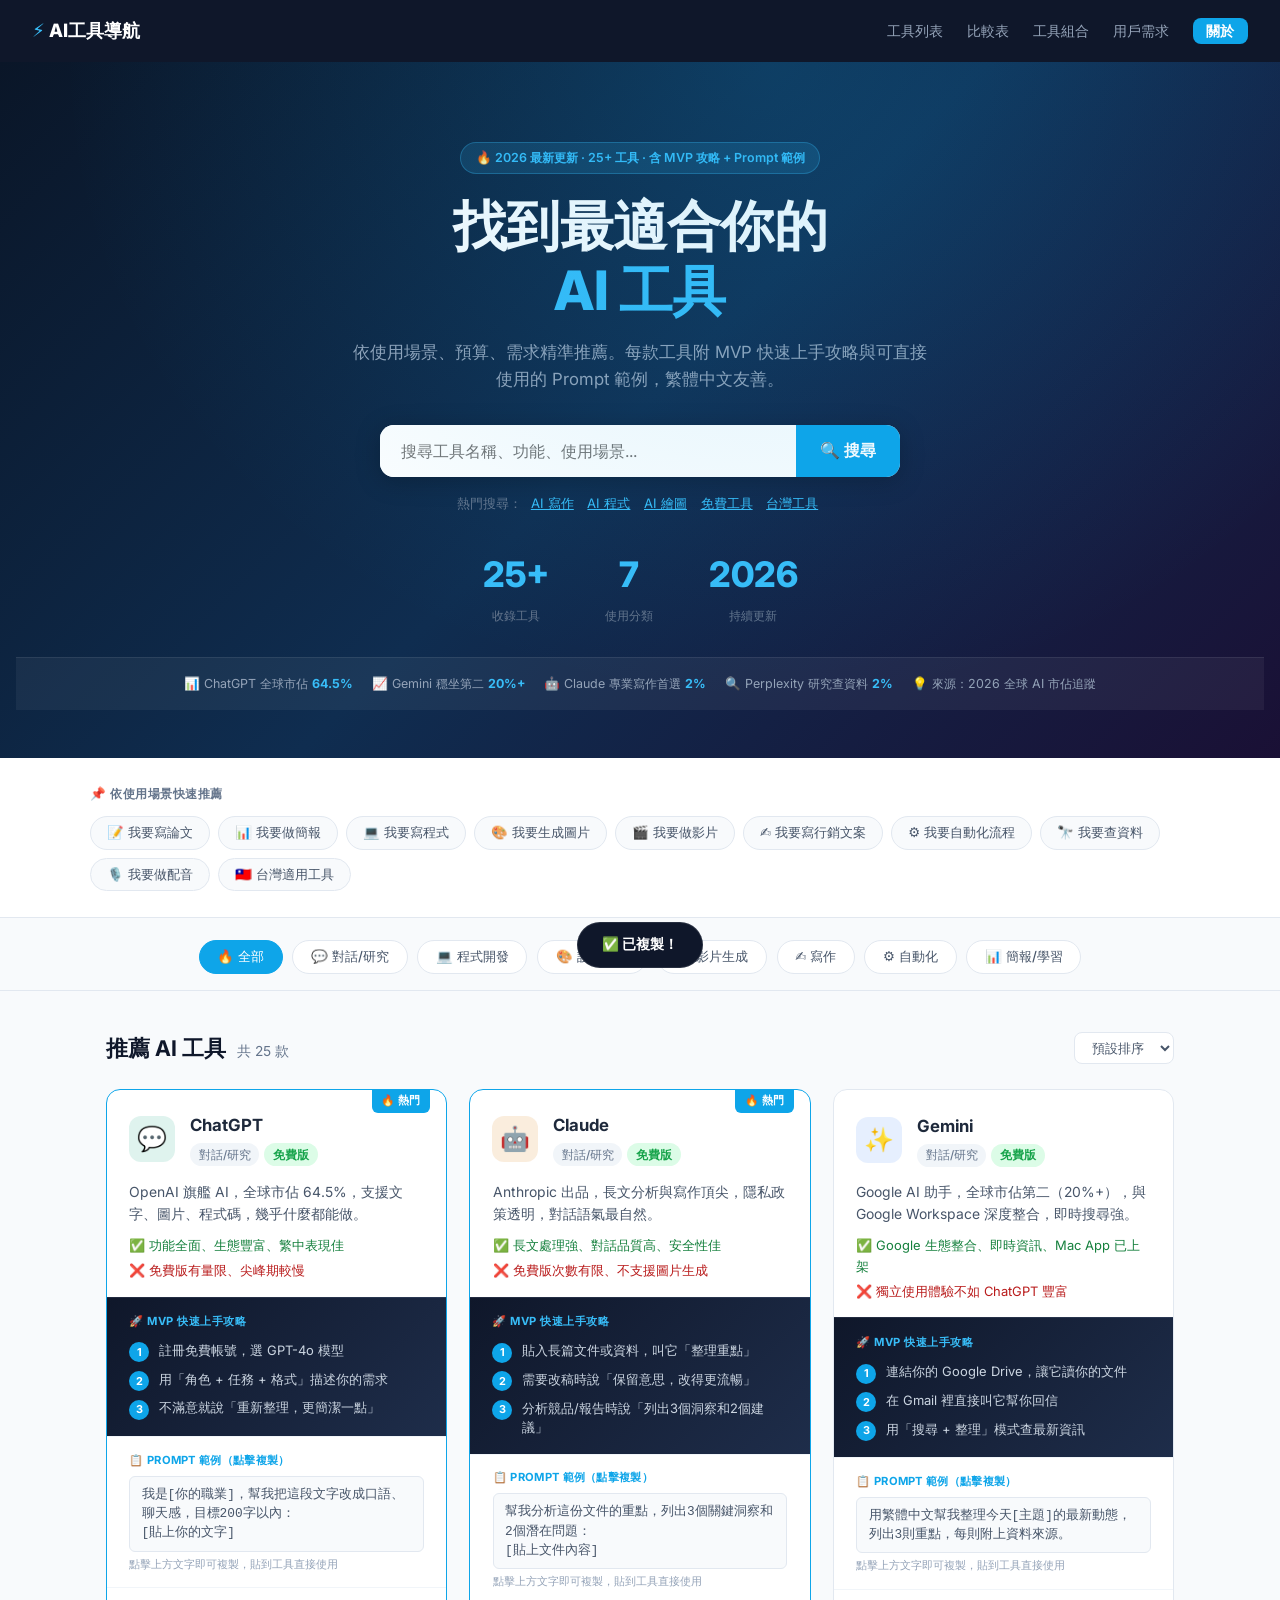
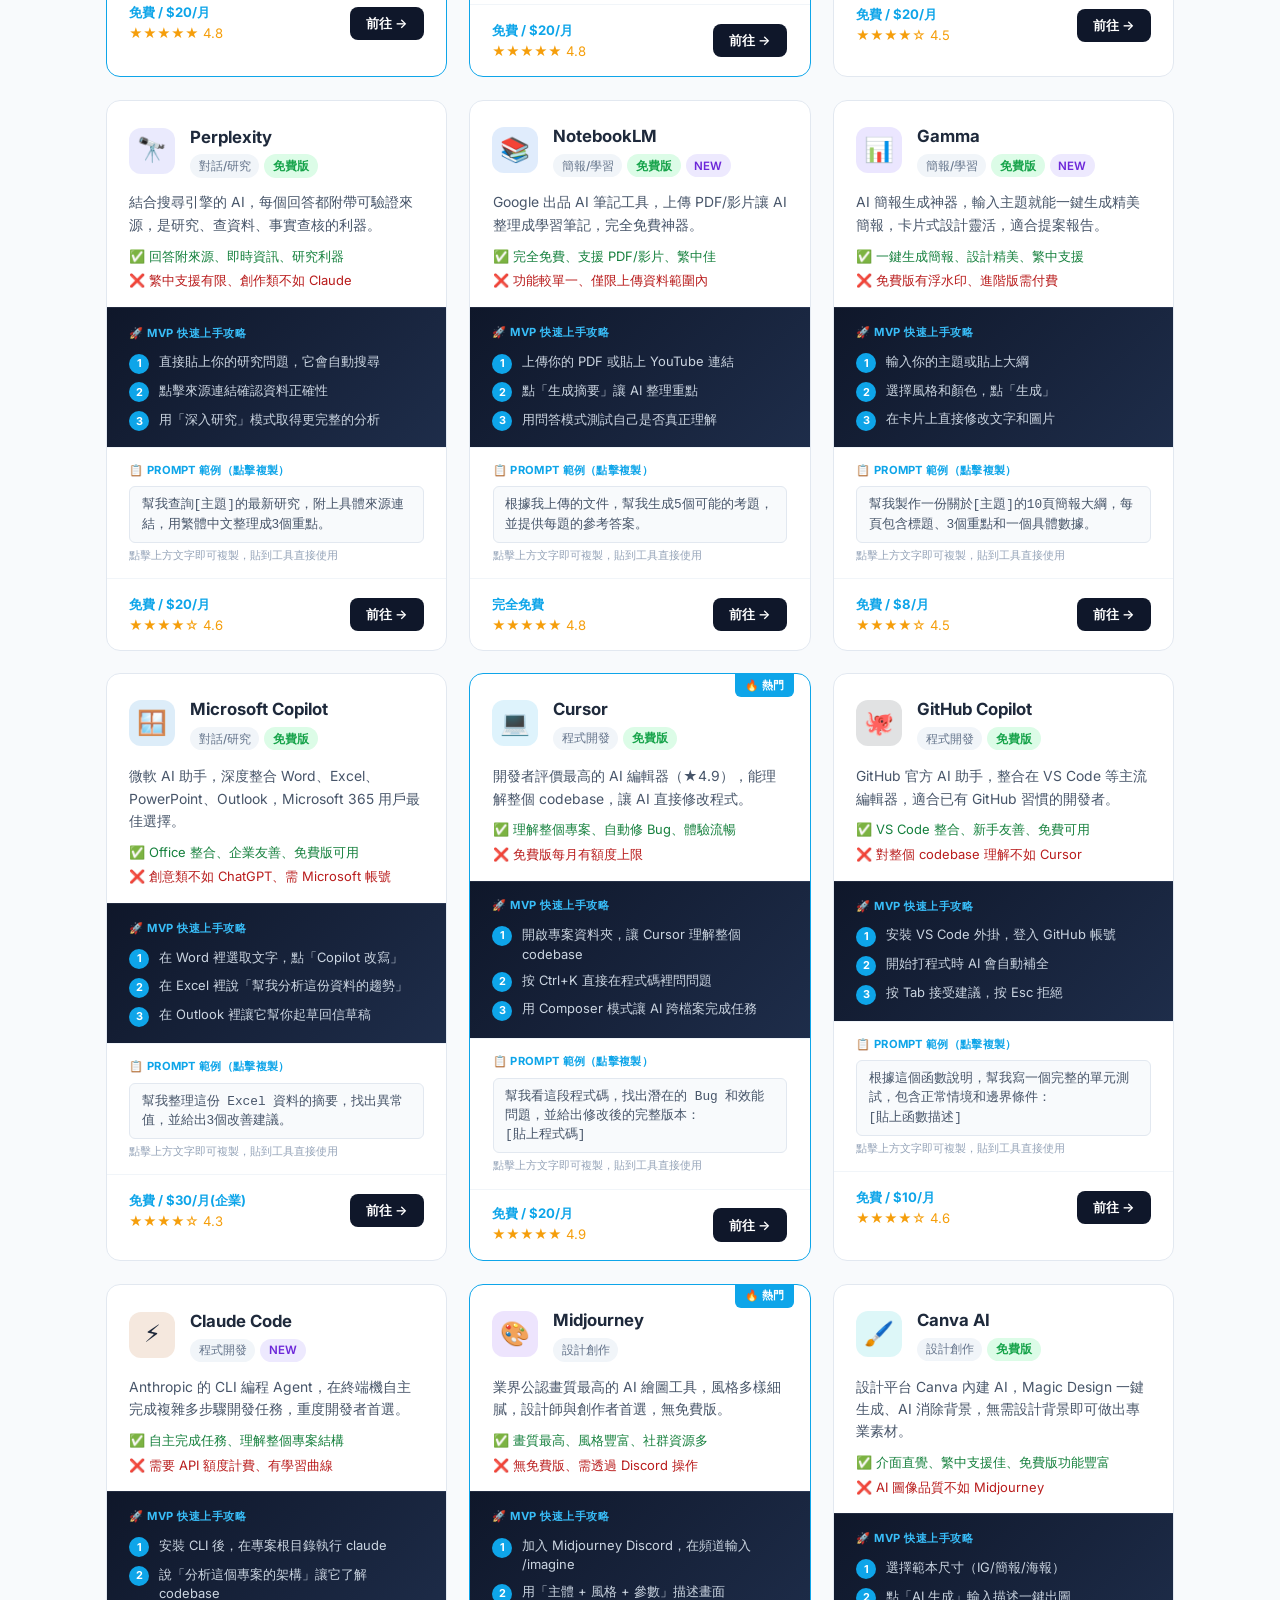
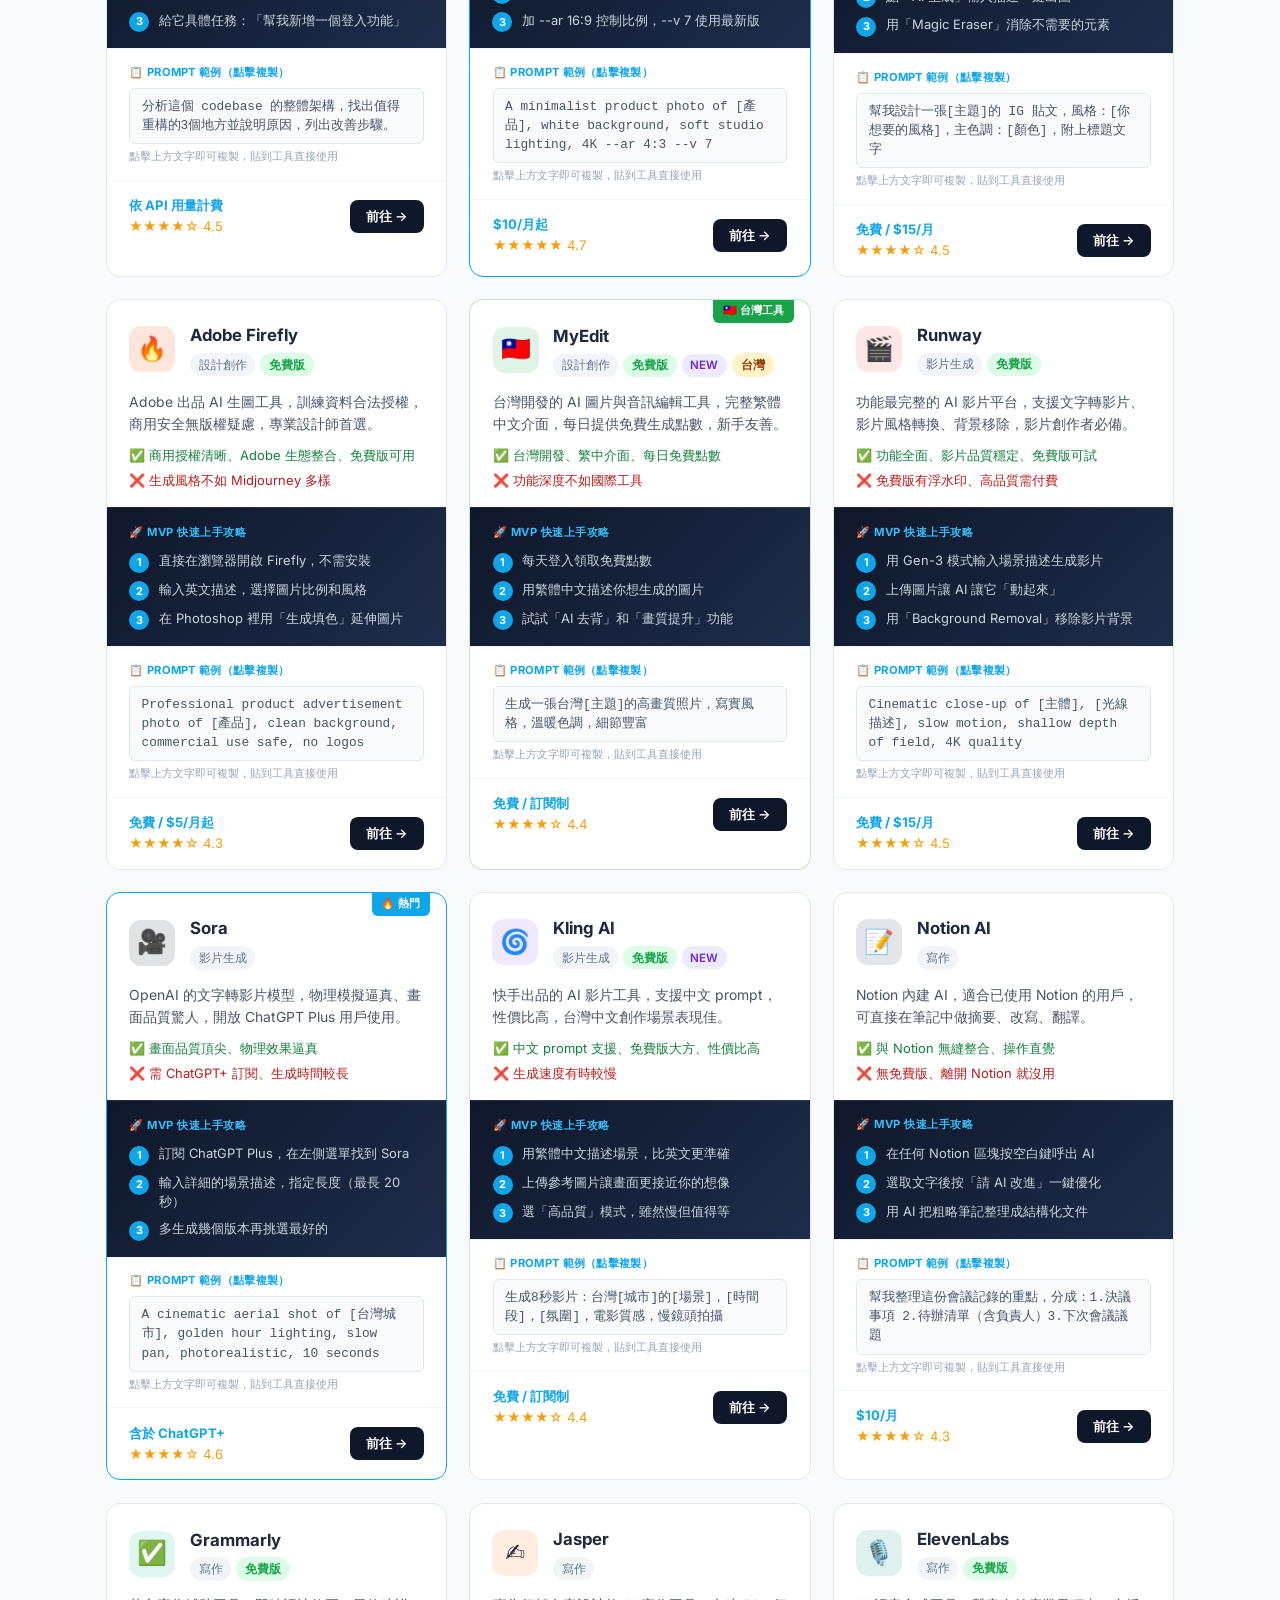
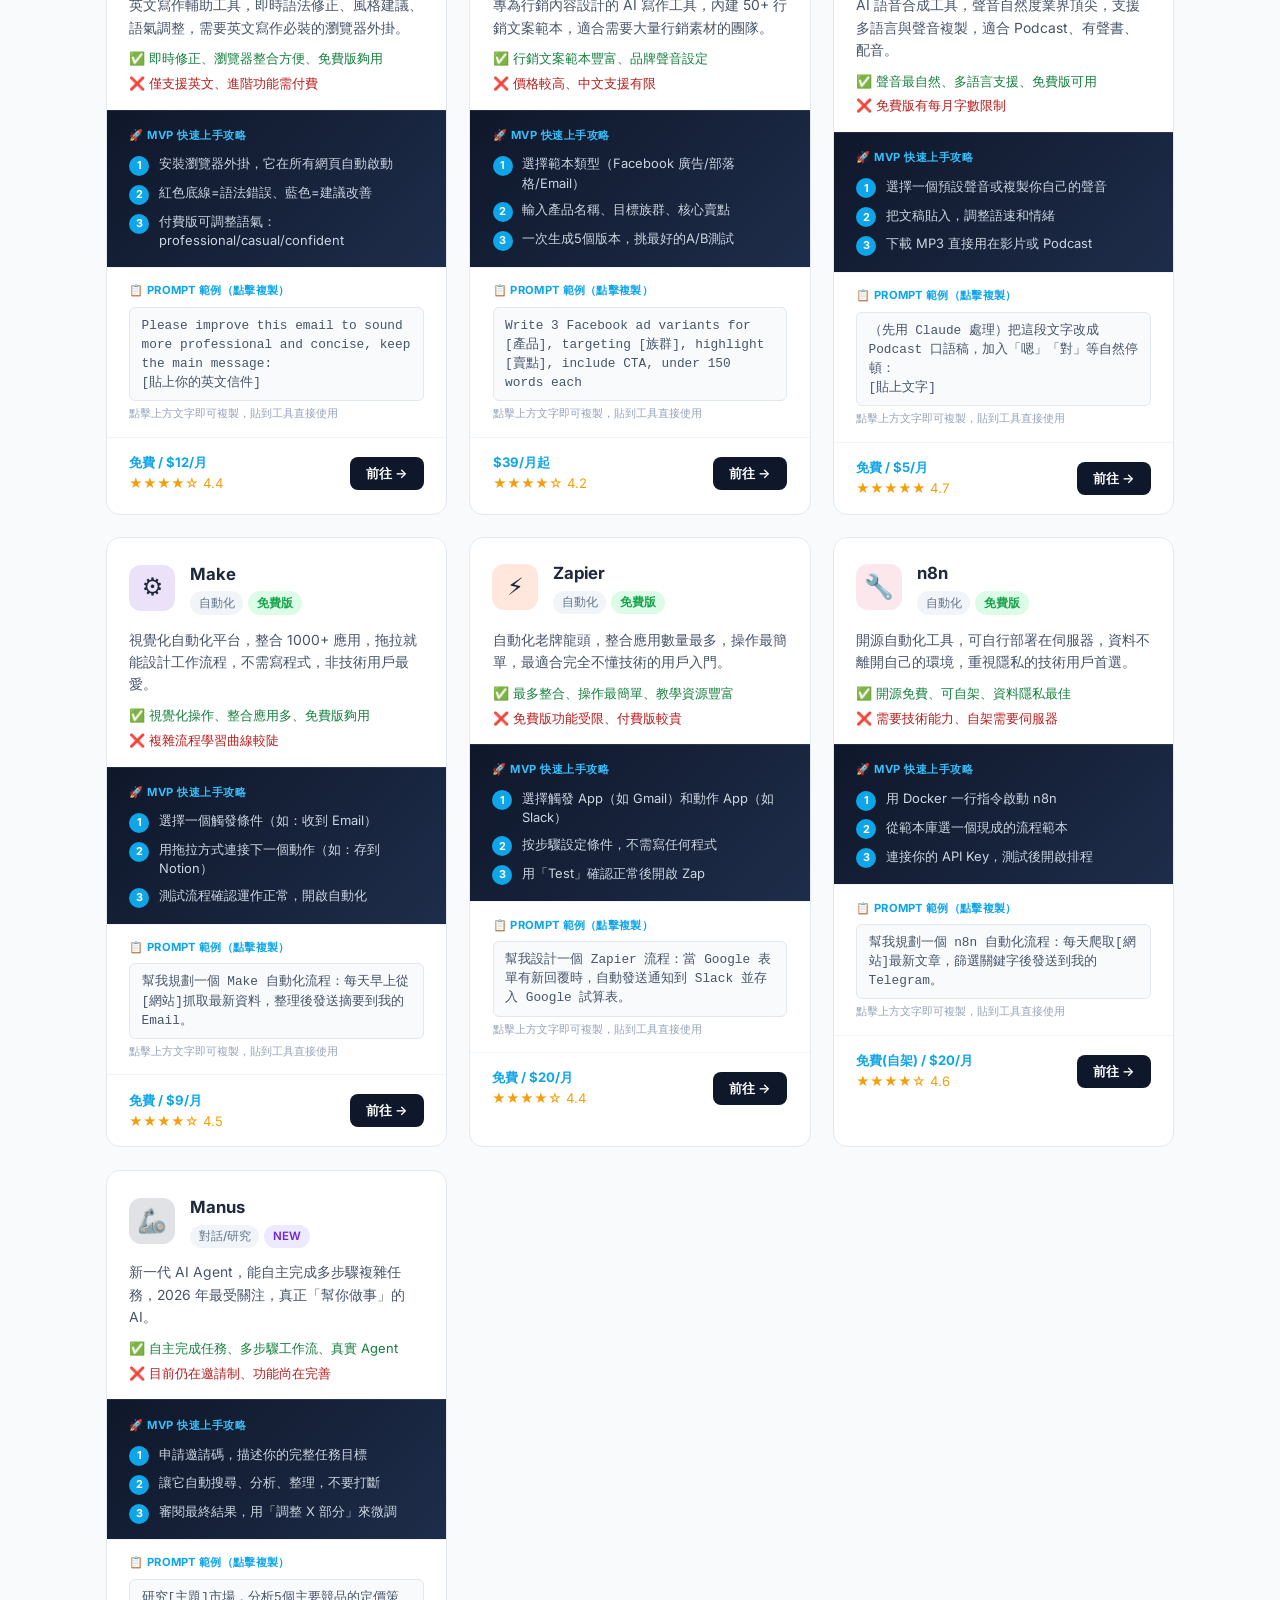
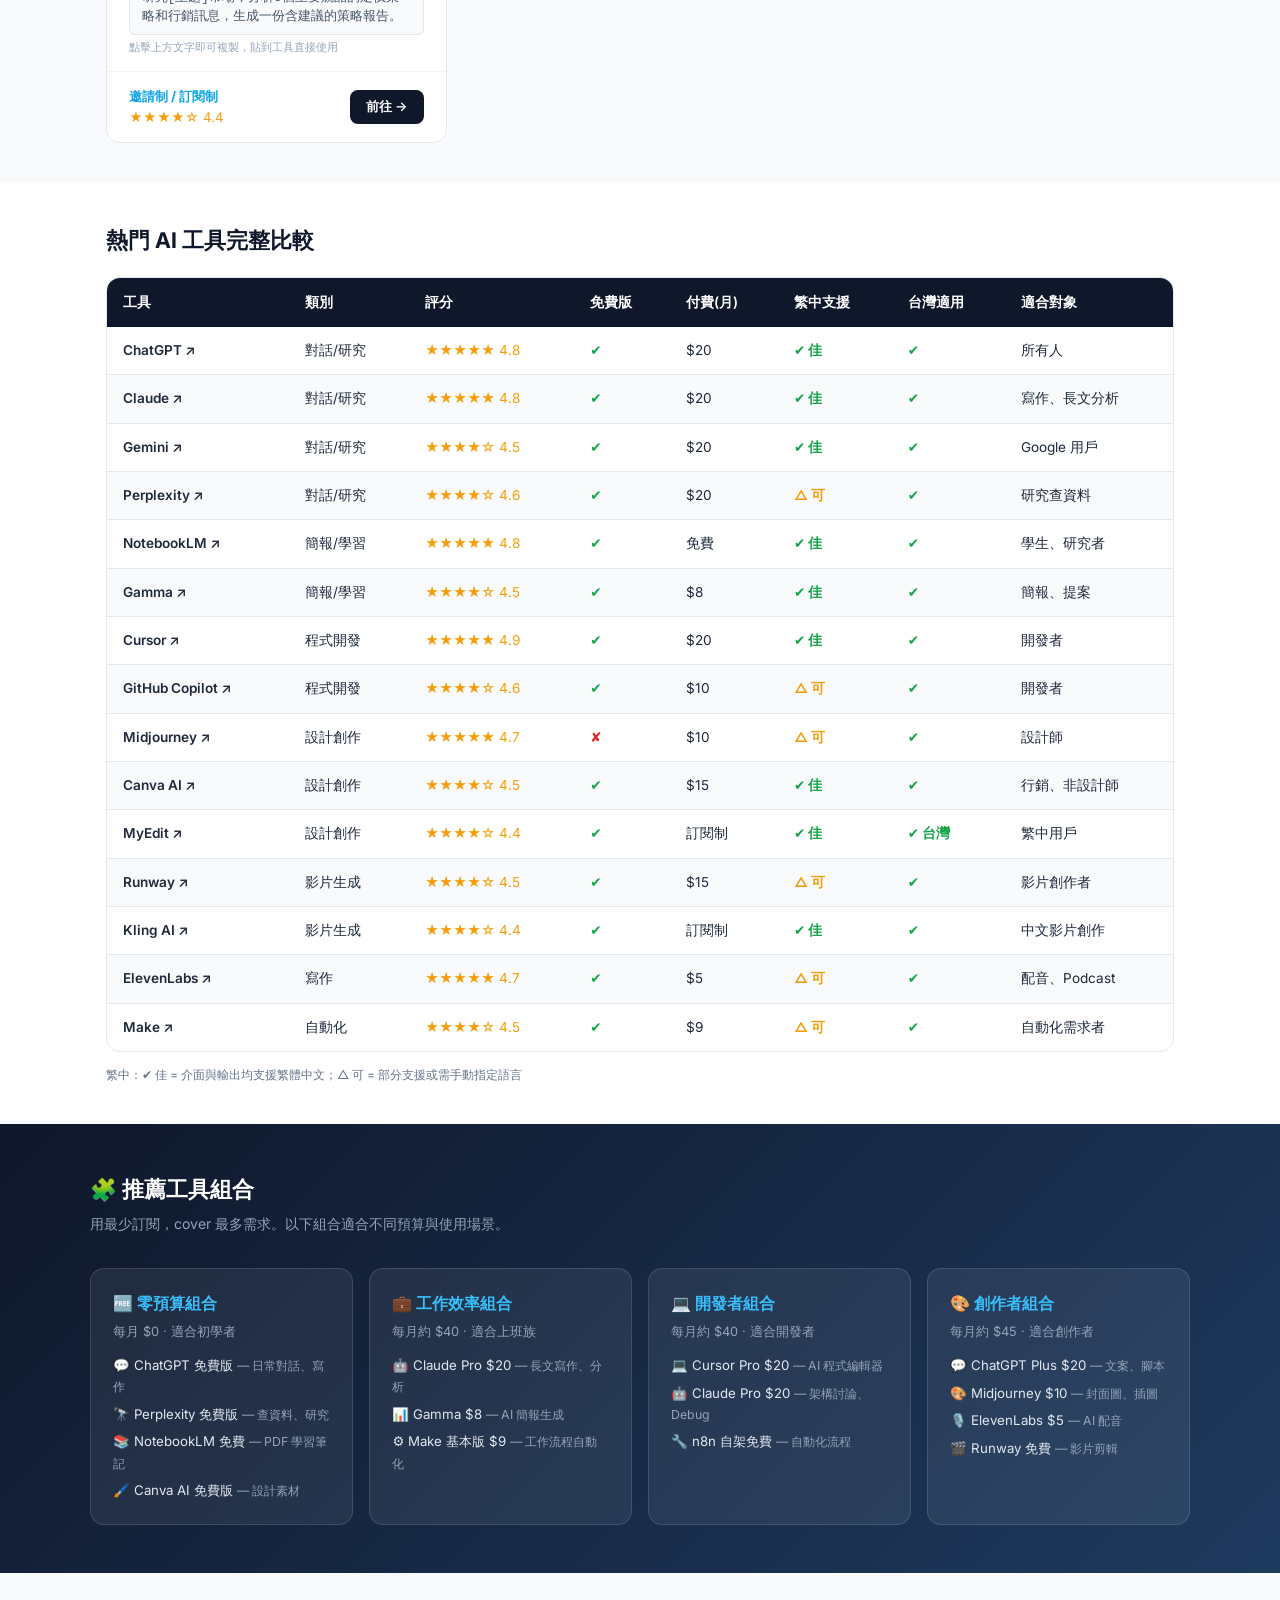
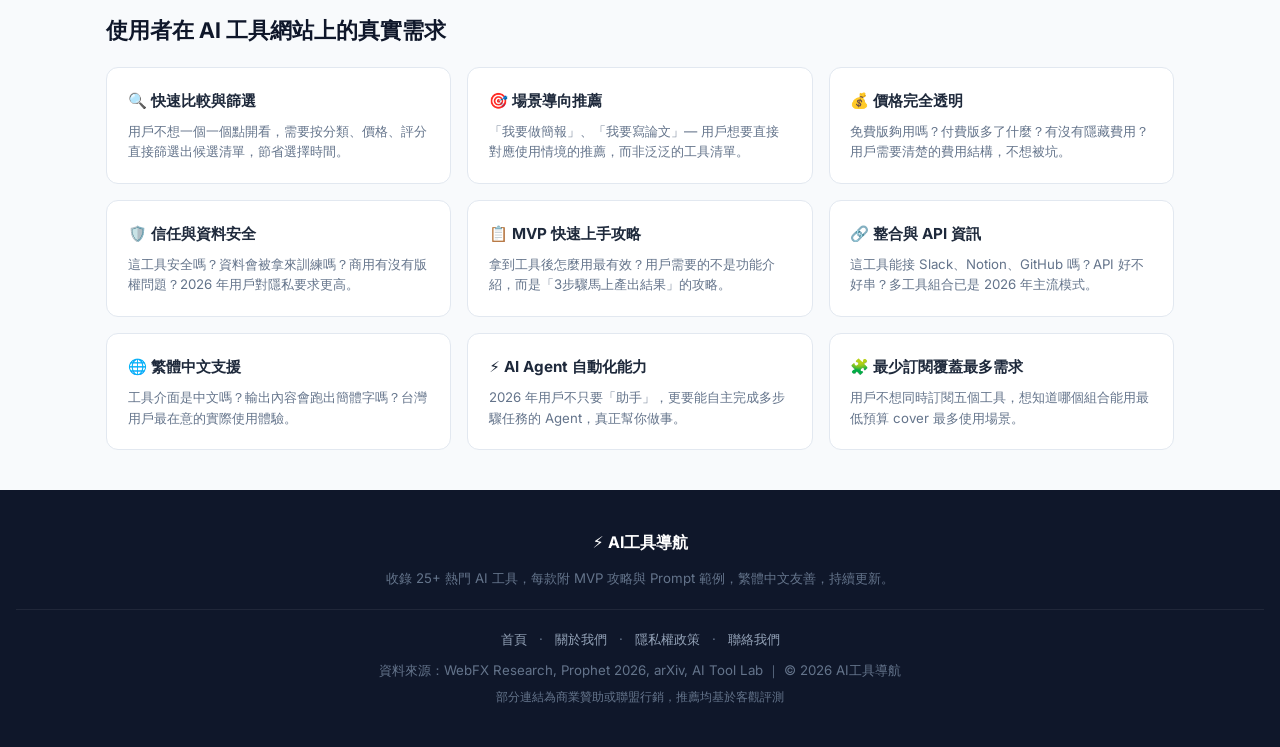
==== index.html @ f7487ea7 "add: MVP快速上手攻略，每款工具附3步驟教學，修正信箱為 m753419@gmail.com" ====
<!DOCTYPE html>
<html lang="zh-TW">
<head>
  <meta charset="UTF-8" />
  <meta name="viewport" content="width=device-width, initial-scale=1.0" />
  <title>AI工具導航 2026 - 25+ 工具推薦、Prompt 範例、MVP 攻略</title>
  <meta name="description" content="2026 最完整 AI 工具導航，收錄 25+ 工具，每款附 Prompt 範例與 MVP 快速上手攻略，依使用場景精準推薦，繁體中文友善。" />
  <meta name="keywords" content="AI工具推薦, AI工具比較, ChatGPT, Claude, Cursor, Midjourney, NotebookLM, Gamma, MVP攻略, 台灣AI工具, 2026 AI工具" />
  <meta name="robots" content="index, follow" />
  <meta property="og:title" content="AI工具導航 2026 - 25+ 工具推薦、MVP 攻略" />
  <meta property="og:description" content="收錄 25+ AI 工具，每款附 MVP 攻略與 Prompt 範例，繁體中文友善。" />
  <meta property="og:type" content="website" />
  <meta name="google-adsense-account" content="ca-pub-5001125823079992" />
  <link rel="preconnect" href="https://fonts.googleapis.com">
  <link href="https://fonts.googleapis.com/css2?family=Inter:wght@400;500;600;700;800&display=swap" rel="stylesheet">
  <style>
    :root {
      --navy:#0f172a; --blue:#0ea5e9; --blue-light:#38bdf8;
      --green:#16a34a; --red:#dc2626; --amber:#f59e0b;
      --gray-50:#f8fafc; --gray-100:#f1f5f9; --gray-200:#e2e8f0;
      --gray-400:#94a3b8; --gray-500:#64748b; --gray-600:#475569; --gray-900:#1e293b;
      --radius:14px; --shadow:0 4px 20px rgba(0,0,0,.08); --shadow-hover:0 8px 32px rgba(0,0,0,.14);
    }
    *{box-sizing:border-box;margin:0;padding:0;}
    html{scroll-behavior:smooth;}
    body{font-family:'Inter',system-ui,sans-serif;background:var(--gray-50);color:var(--gray-900);line-height:1.6;}

    /* NAV */
    nav{background:var(--navy);padding:0 2rem;display:flex;align-items:center;justify-content:space-between;height:62px;position:sticky;top:0;z-index:200;}
    .nav-logo{color:#fff;font-size:1.15rem;font-weight:800;text-decoration:none;}
    .nav-logo span{color:var(--blue-light);}
    .nav-links{display:flex;gap:1.5rem;list-style:none;}
    .nav-links a{color:var(--gray-400);text-decoration:none;font-size:.85rem;font-weight:500;transition:color .2s;}
    .nav-links a:hover{color:#fff;}
    .nav-cta{background:var(--blue);color:#fff !important;padding:.3rem .85rem;border-radius:8px;font-weight:600 !important;}

    /* HERO */
    .hero{background:linear-gradient(135deg,#0a1628 0%,#0f2d50 50%,#1a1035 100%);color:#fff;text-align:center;padding:5rem 1rem 3rem;position:relative;overflow:hidden;}
    .hero::before{content:'';position:absolute;inset:0;background:radial-gradient(ellipse at 60% 0%,rgba(14,165,233,.18) 0%,transparent 65%);pointer-events:none;}
    .hero-badge{display:inline-block;background:rgba(56,189,248,.15);border:1px solid rgba(56,189,248,.3);color:var(--blue-light);font-size:.78rem;font-weight:600;padding:.3rem .9rem;border-radius:999px;margin-bottom:1.2rem;}
    .hero h1{font-size:clamp(2rem,5vw,3.4rem);font-weight:800;margin-bottom:1rem;letter-spacing:-.5px;line-height:1.2;}
    .hero h1 span{color:var(--blue-light);}
    .hero p{color:var(--gray-400);font-size:1.05rem;max-width:580px;margin:0 auto 2rem;}
    .search-bar{display:flex;max-width:520px;margin:0 auto 1rem;background:#fff;border-radius:14px;overflow:hidden;box-shadow:0 4px 24px rgba(0,0,0,.25);}
    .search-bar input{flex:1;border:none;padding:.95rem 1.3rem;font-size:1rem;outline:none;color:var(--gray-900);font-family:inherit;}
    .search-bar button{background:var(--blue);color:#fff;border:none;padding:.95rem 1.5rem;cursor:pointer;font-size:1rem;font-weight:600;font-family:inherit;transition:background .2s;}
    .search-bar button:hover{background:#0284c7;}
    .hero-hint{color:var(--gray-500);font-size:.82rem;margin-bottom:2rem;}
    .hero-hint span{color:var(--blue-light);cursor:pointer;text-decoration:underline;margin:0 .3rem;}
    .stats{display:flex;justify-content:center;gap:3.5rem;margin-top:.5rem;}
    .stat-num{font-size:2.2rem;font-weight:800;color:var(--blue-light);}
    .stat-label{font-size:.75rem;color:var(--gray-500);margin-top:.2rem;}
    .market-bar{background:rgba(255,255,255,.05);border-top:1px solid rgba(255,255,255,.08);padding:1rem 2rem;display:flex;flex-wrap:wrap;gap:1.2rem;justify-content:center;align-items:center;margin-top:2rem;}
    .market-item{color:var(--gray-400);font-size:.78rem;}
    .market-item strong{color:var(--blue-light);}

    /* SCENARIO */
    .scenario-section{background:#fff;border-bottom:1px solid var(--gray-200);padding:1.6rem 1rem;}
    .scenario-inner{max-width:1100px;margin:0 auto;}
    .scenario-label{font-size:.78rem;color:var(--gray-500);font-weight:600;margin-bottom:.8rem;text-transform:uppercase;letter-spacing:.5px;}
    .scenario-btns{display:flex;flex-wrap:wrap;gap:.5rem;}
    .scenario-btn{padding:.42rem 1rem;border-radius:999px;border:1.5px solid var(--gray-200);background:var(--gray-50);cursor:pointer;font-size:.83rem;color:var(--gray-600);transition:all .2s;font-family:inherit;font-weight:500;}
    .scenario-btn:hover,.scenario-btn.active{background:var(--navy);color:#fff;border-color:var(--navy);}

    /* FILTERS */
    .filters{display:flex;flex-wrap:wrap;gap:.6rem;justify-content:center;padding:1.4rem 1rem 1rem;background:var(--gray-50);border-bottom:1px solid var(--gray-200);}
    .filter-btn{padding:.42rem 1.1rem;border-radius:999px;border:1.5px solid var(--gray-200);background:#fff;cursor:pointer;font-size:.83rem;color:var(--gray-600);transition:all .2s;font-family:inherit;font-weight:500;}
    .filter-btn.active,.filter-btn:hover{background:var(--blue);color:#fff;border-color:var(--blue);}

    /* TOOLS */
    .section{max-width:1100px;margin:0 auto;padding:2.5rem 1rem;}
    .section-header{display:flex;align-items:center;justify-content:space-between;margin-bottom:1.5rem;flex-wrap:wrap;gap:.5rem;}
    .section-title{font-size:1.35rem;font-weight:700;color:var(--navy);}
    .section-sub{font-size:.86rem;color:var(--gray-500);font-weight:400;margin-left:.4rem;}
    .sort-select{padding:.38rem .8rem;border:1.5px solid var(--gray-200);border-radius:8px;font-size:.83rem;color:var(--gray-600);background:#fff;cursor:pointer;font-family:inherit;}
    .tools-grid{display:grid;grid-template-columns:repeat(auto-fill,minmax(320px,1fr));gap:1.4rem;}

    /* CARD */
    .tool-card{background:#fff;border-radius:var(--radius);border:1px solid var(--gray-200);transition:transform .2s,box-shadow .2s,border-color .2s;position:relative;overflow:hidden;}
    .tool-card:hover{transform:translateY(-4px);box-shadow:var(--shadow-hover);border-color:var(--blue-light);}
    .tool-card.featured{border-color:var(--blue);}
    .tool-card.tw-local{border-color:#16a34a44;}
    .card-top{padding:1.4rem 1.4rem 1rem;}
    .featured-badge{position:absolute;top:-1px;right:1rem;background:var(--blue);color:#fff;font-size:.68rem;font-weight:700;padding:.2rem .6rem;border-radius:0 0 6px 6px;}
    .tw-badge-top{position:absolute;top:-1px;right:1rem;background:var(--green);color:#fff;font-size:.68rem;font-weight:700;padding:.2rem .6rem;border-radius:0 0 6px 6px;}
    .tool-header{display:flex;align-items:center;gap:.9rem;margin-bottom:.9rem;}
    .tool-icon{width:46px;height:46px;border-radius:12px;display:flex;align-items:center;justify-content:center;font-size:1.5rem;flex-shrink:0;}
    .tool-name{font-weight:700;font-size:1.05rem;}
    .tool-badges{display:flex;gap:.3rem;flex-wrap:wrap;margin-top:.25rem;}
    .tool-tag{font-size:.72rem;color:var(--gray-500);background:var(--gray-100);padding:.15rem .55rem;border-radius:999px;font-weight:500;}
    .badge-free{background:#dcfce7;color:var(--green);font-size:.72rem;padding:.15rem .55rem;border-radius:999px;font-weight:600;}
    .badge-new{background:#ede9fe;color:#6d28d9;font-size:.72rem;padding:.15rem .55rem;border-radius:999px;font-weight:600;}
    .badge-tw{background:#fef3c7;color:#92400e;font-size:.72rem;padding:.15rem .55rem;border-radius:999px;font-weight:600;}
    .tool-desc{font-size:.87rem;color:var(--gray-600);line-height:1.6;margin-bottom:.6rem;}
    .tool-pros{font-size:.81rem;color:#15803d;margin-bottom:.25rem;}
    .tool-cons{font-size:.81rem;color:#b91c1c;}

    /* MVP SECTION */
    .mvp-section{background:linear-gradient(135deg,#0f172a,#1e2d4a);padding:1rem 1.4rem;border-top:1px solid rgba(255,255,255,.06);}
    .mvp-label{font-size:.7rem;color:var(--blue-light);font-weight:700;text-transform:uppercase;letter-spacing:.5px;margin-bottom:.6rem;display:flex;align-items:center;gap:.4rem;}
    .mvp-steps{display:flex;flex-direction:column;gap:.45rem;}
    .mvp-step{display:flex;align-items:flex-start;gap:.6rem;}
    .mvp-num{width:20px;height:20px;background:var(--blue);color:#fff;border-radius:50%;font-size:.68rem;font-weight:700;display:flex;align-items:center;justify-content:center;flex-shrink:0;margin-top:.1rem;}
    .mvp-text{font-size:.81rem;color:#cbd5e1;line-height:1.5;}
    .mvp-text strong{color:#fff;}

    /* PROMPT SECTION */
    .prompt-section{padding:.9rem 1.4rem;border-top:1px solid var(--gray-100);}
    .prompt-label{font-size:.7rem;color:var(--blue);font-weight:700;text-transform:uppercase;letter-spacing:.3px;margin-bottom:.4rem;}
    .prompt-text{font-size:.8rem;color:var(--gray-600);font-family:monospace;line-height:1.5;background:var(--gray-50);border-radius:6px;padding:.5rem .7rem;cursor:pointer;border:1px solid var(--gray-200);transition:border-color .2s;}
    .prompt-text:hover{border-color:var(--blue);color:var(--blue);}
    .copy-hint{font-size:.67rem;color:var(--gray-400);margin-top:.25rem;}

    /* CARD FOOTER */
    .card-footer{display:flex;align-items:center;justify-content:space-between;padding:.9rem 1.4rem;border-top:1px solid var(--gray-100);}
    .tool-price{font-size:.82rem;color:var(--blue);font-weight:700;}
    .tool-rating{font-size:.82rem;color:var(--amber);}
    .tool-link{font-size:.82rem;background:var(--navy);color:#fff;padding:.38rem 1rem;border-radius:8px;text-decoration:none;transition:background .2s;font-weight:600;}
    .tool-link:hover{background:var(--blue);}
    .no-results{color:var(--gray-400);padding:3rem;text-align:center;grid-column:1/-1;}

    /* SCENARIO RESULT */
    .scenario-result{background:linear-gradient(135deg,#0f172a,#1e3a5f);color:#fff;border-radius:var(--radius);padding:1.5rem;margin-bottom:1.5rem;display:none;}
    .scenario-result.show{display:block;}
    .scenario-result h3{font-size:1rem;margin-bottom:.8rem;color:var(--blue-light);}
    .rec-tools{display:flex;flex-wrap:wrap;gap:.5rem;}
    .rec-tool{background:rgba(255,255,255,.1);border:1px solid rgba(255,255,255,.15);color:#fff;padding:.35rem .8rem;border-radius:8px;font-size:.84rem;font-weight:600;cursor:pointer;transition:background .2s;}
    .rec-tool:hover{background:var(--blue);}

    /* COMPARE */
    .compare-wrap{overflow-x:auto;border-radius:var(--radius);border:1px solid var(--gray-200);}
    table{width:100%;border-collapse:collapse;font-size:.85rem;}
    thead tr{background:var(--navy);color:#fff;}
    th{padding:.85rem 1rem;text-align:left;font-weight:600;white-space:nowrap;}
    td{padding:.8rem 1rem;border-bottom:1px solid var(--gray-200);}
    td a{color:var(--gray-900);text-decoration:none;font-weight:600;}
    td a:hover{color:var(--blue);}
    tr:last-child td{border-bottom:none;}
    tr:nth-child(even) td{background:var(--gray-50);}
    .free-yes{color:var(--green);font-weight:700;}
    .free-no{color:var(--red);font-weight:700;}
    .star{color:var(--amber);}
    .zh-yes{color:var(--green);font-weight:700;}
    .zh-partial{color:var(--amber);font-weight:700;}

    /* NEEDS */
    .needs-grid{display:grid;grid-template-columns:repeat(auto-fill,minmax(260px,1fr));gap:1rem;}
    .need-card{background:#fff;border-radius:12px;padding:1.3rem;border:1px solid var(--gray-200);transition:box-shadow .2s;}
    .need-card:hover{box-shadow:var(--shadow);}
    .need-card h4{font-size:.95rem;margin-bottom:.5rem;font-weight:700;}
    .need-card p{font-size:.83rem;color:var(--gray-500);line-height:1.55;}

    /* BUNDLE */
    .bundle-section{background:linear-gradient(135deg,#0f172a,#1e3a5f);color:#fff;padding:3rem 1rem;}
    .bundle-inner{max-width:1100px;margin:0 auto;}
    .bundle-title{font-size:1.35rem;font-weight:700;margin-bottom:.4rem;}
    .bundle-sub{color:var(--gray-400);font-size:.88rem;margin-bottom:2rem;}
    .bundles{display:grid;grid-template-columns:repeat(auto-fill,minmax(260px,1fr));gap:1rem;}
    .bundle-card{background:rgba(255,255,255,.07);border:1px solid rgba(255,255,255,.12);border-radius:var(--radius);padding:1.4rem;}
    .bundle-card h4{font-size:1rem;font-weight:700;margin-bottom:.3rem;color:var(--blue-light);}
    .bundle-card .budget{font-size:.8rem;color:var(--gray-400);margin-bottom:.8rem;}
    .bundle-tools{display:flex;flex-direction:column;gap:.4rem;}
    .bundle-tool{font-size:.83rem;color:#e2e8f0;}
    .bundle-tool span{color:var(--gray-400);font-size:.77rem;}

    /* FOOTER */
    footer{background:var(--navy);color:var(--gray-500);text-align:center;padding:2.5rem 1rem;font-size:.83rem;}
    footer a{color:var(--gray-400);text-decoration:none;margin:0 .5rem;transition:color .2s;}
    footer a:hover{color:#fff;}
    .footer-divider{border:none;border-top:1px solid rgba(255,255,255,.07);margin:1.2rem 0;}

    /* TOAST */
    .toast{position:fixed;bottom:2rem;left:50%;transform:translateX(-50%) translateY(100px);background:var(--navy);color:#fff;padding:.7rem 1.5rem;border-radius:999px;font-size:.85rem;font-weight:600;transition:transform .3s;z-index:999;border:1px solid rgba(255,255,255,.1);}
    .toast.show{transform:translateX(-50%) translateY(0);}

    @keyframes fadeUp{from{opacity:0;transform:translateY(16px);}to{opacity:1;transform:translateY(0);}}
    .tool-card{animation:fadeUp .35s ease both;}

    @media(max-width:640px){
      .stats{gap:2rem;} .nav-links{display:none;}
      .hero{padding:3.5rem 1rem 2rem;} .bundles{grid-template-columns:1fr;}
      .market-bar{gap:.8rem;}
    }
  </style>
</head>
<body>

<div class="toast" id="toast">✅ 已複製！</div>

<!-- NAV -->
<nav>
  <a class="nav-logo" href="/"><span>⚡</span> AI工具導航</a>
  <ul class="nav-links">
    <li><a href="#tools">工具列表</a></li>
    <li><a href="#compare">比較表</a></li>
    <li><a href="#bundle">工具組合</a></li>
    <li><a href="#needs">用戶需求</a></li>
    <li><a href="/about.html" class="nav-cta">關於</a></li>
  </ul>
</nav>

<!-- HERO -->
<section class="hero">
  <div class="hero-badge">🔥 2026 最新更新 · 25+ 工具 · 含 MVP 攻略 + Prompt 範例</div>
  <h1>找到最適合你的<br/><span>AI 工具</span></h1>
  <p>依使用場景、預算、需求精準推薦。每款工具附 MVP 快速上手攻略與可直接使用的 Prompt 範例，繁體中文友善。</p>
  <div class="search-bar">
    <input type="text" id="searchInput" placeholder="搜尋工具名稱、功能、使用場景..." autocomplete="off"/>
    <button onclick="doSearch()">🔍 搜尋</button>
  </div>
  <div class="hero-hint">
    熱門搜尋：
    <span onclick="quickSearch('寫作')">AI 寫作</span>
    <span onclick="quickSearch('程式')">AI 程式</span>
    <span onclick="quickSearch('繪圖')">AI 繪圖</span>
    <span onclick="quickSearch('免費')">免費工具</span>
    <span onclick="quickSearch('台灣')">台灣工具</span>
  </div>
  <div class="stats">
    <div><div class="stat-num">25+</div><div class="stat-label">收錄工具</div></div>
    <div><div class="stat-num">7</div><div class="stat-label">使用分類</div></div>
    <div><div class="stat-num">2026</div><div class="stat-label">持續更新</div></div>
  </div>
  <div class="market-bar">
    <div class="market-item">📊 ChatGPT 全球市佔 <strong>64.5%</strong></div>
    <div class="market-item">📈 Gemini 穩坐第二 <strong>20%+</strong></div>
    <div class="market-item">🤖 Claude 專業寫作首選 <strong>2%</strong></div>
    <div class="market-item">🔍 Perplexity 研究查資料 <strong>2%</strong></div>
    <div class="market-item">💡 來源：2026 全球 AI 市佔追蹤</div>
  </div>
</section>

<!-- SCENARIO -->
<div class="scenario-section">
  <div class="scenario-inner">
    <div class="scenario-label">📌 依使用場景快速推薦</div>
    <div class="scenario-btns">
      <button class="scenario-btn" onclick="showScenario('論文研究',this,['Perplexity','Claude','NotebookLM','Grammarly'])">📝 我要寫論文</button>
      <button class="scenario-btn" onclick="showScenario('簡報',this,['Gamma','Canva AI','ChatGPT'])">📊 我要做簡報</button>
      <button class="scenario-btn" onclick="showScenario('程式開發',this,['Cursor','GitHub Copilot','Claude Code'])">💻 我要寫程式</button>
      <button class="scenario-btn" onclick="showScenario('圖片生成',this,['Midjourney','Adobe Firefly','Canva AI','MyEdit'])">🎨 我要生成圖片</button>
      <button class="scenario-btn" onclick="showScenario('影片製作',this,['Runway','Kling AI','Sora'])">🎬 我要做影片</button>
      <button class="scenario-btn" onclick="showScenario('行銷文案',this,['Jasper','ChatGPT','Claude'])">✍️ 我要寫行銷文案</button>
      <button class="scenario-btn" onclick="showScenario('自動化流程',this,['Make','Zapier','n8n'])">⚙️ 我要自動化流程</button>
      <button class="scenario-btn" onclick="showScenario('查資料研究',this,['Perplexity','NotebookLM','Gemini'])">🔭 我要查資料</button>
      <button class="scenario-btn" onclick="showScenario('配音Podcast',this,['ElevenLabs'])">🎙️ 我要做配音</button>
      <button class="scenario-btn" onclick="showScenario('台灣在地工具',this,['MyEdit','Microsoft Copilot','NotebookLM'])">🇹🇼 台灣適用工具</button>
    </div>
  </div>
</div>

<!-- FILTERS -->
<div class="filters">
  <button class="filter-btn active" onclick="setFilter('全部',this)">🔥 全部</button>
  <button class="filter-btn" onclick="setFilter('對話/研究',this)">💬 對話/研究</button>
  <button class="filter-btn" onclick="setFilter('程式開發',this)">💻 程式開發</button>
  <button class="filter-btn" onclick="setFilter('設計創作',this)">🎨 設計創作</button>
  <button class="filter-btn" onclick="setFilter('影片生成',this)">🎬 影片生成</button>
  <button class="filter-btn" onclick="setFilter('寫作',this)">✍️ 寫作</button>
  <button class="filter-btn" onclick="setFilter('自動化',this)">⚙️ 自動化</button>
  <button class="filter-btn" onclick="setFilter('簡報/學習',this)">📊 簡報/學習</button>
</div>

<!-- TOOLS -->
<div class="section" id="tools">
  <div class="section-header">
    <div class="section-title">推薦 AI 工具 <span class="section-sub" id="toolCount"></span></div>
    <select class="sort-select" id="sortSelect" onchange="renderTools()">
      <option value="default">預設排序</option>
      <option value="rating">評分最高</option>
      <option value="free">免費優先</option>
    </select>
  </div>
  <div id="scenarioResult" class="scenario-result">
    <h3 id="scenarioTitle"></h3>
    <div class="rec-tools" id="scenarioTools"></div>
  </div>
  <div class="tools-grid" id="toolsGrid"></div>
</div>

<!-- COMPARE -->
<div style="background:#fff;padding:2.5rem 0;" id="compare">
  <div class="section" style="padding-top:0;padding-bottom:0;">
    <div class="section-title" style="margin-bottom:1.2rem;">熱門 AI 工具完整比較</div>
    <div class="compare-wrap">
      <table>
        <thead><tr><th>工具</th><th>類別</th><th>評分</th><th>免費版</th><th>付費(月)</th><th>繁中支援</th><th>台灣適用</th><th>適合對象</th></tr></thead>
        <tbody>
          <tr><td><a href="https://chat.openai.com" target="_blank">ChatGPT ↗</a></td><td>對話/研究</td><td class="star">★★★★★ 4.8</td><td class="free-yes">✔</td><td>$20</td><td class="zh-yes">✔ 佳</td><td class="free-yes">✔</td><td>所有人</td></tr>
          <tr><td><a href="https://claude.ai" target="_blank">Claude ↗</a></td><td>對話/研究</td><td class="star">★★★★★ 4.8</td><td class="free-yes">✔</td><td>$20</td><td class="zh-yes">✔ 佳</td><td class="free-yes">✔</td><td>寫作、長文分析</td></tr>
          <tr><td><a href="https://gemini.google.com" target="_blank">Gemini ↗</a></td><td>對話/研究</td><td class="star">★★★★☆ 4.5</td><td class="free-yes">✔</td><td>$20</td><td class="zh-yes">✔ 佳</td><td class="free-yes">✔</td><td>Google 用戶</td></tr>
          <tr><td><a href="https://www.perplexity.ai" target="_blank">Perplexity ↗</a></td><td>對話/研究</td><td class="star">★★★★☆ 4.6</td><td class="free-yes">✔</td><td>$20</td><td class="zh-partial">△ 可</td><td class="free-yes">✔</td><td>研究查資料</td></tr>
          <tr><td><a href="https://notebooklm.google.com" target="_blank">NotebookLM ↗</a></td><td>簡報/學習</td><td class="star">★★★★★ 4.8</td><td class="free-yes">✔</td><td>免費</td><td class="zh-yes">✔ 佳</td><td class="free-yes">✔</td><td>學生、研究者</td></tr>
          <tr><td><a href="https://gamma.app" target="_blank">Gamma ↗</a></td><td>簡報/學習</td><td class="star">★★★★☆ 4.5</td><td class="free-yes">✔</td><td>$8</td><td class="zh-yes">✔ 佳</td><td class="free-yes">✔</td><td>簡報、提案</td></tr>
          <tr><td><a href="https://www.cursor.com" target="_blank">Cursor ↗</a></td><td>程式開發</td><td class="star">★★★★★ 4.9</td><td class="free-yes">✔</td><td>$20</td><td class="zh-yes">✔ 佳</td><td class="free-yes">✔</td><td>開發者</td></tr>
          <tr><td><a href="https://github.com/features/copilot" target="_blank">GitHub Copilot ↗</a></td><td>程式開發</td><td class="star">★★★★☆ 4.6</td><td class="free-yes">✔</td><td>$10</td><td class="zh-partial">△ 可</td><td class="free-yes">✔</td><td>開發者</td></tr>
          <tr><td><a href="https://www.midjourney.com" target="_blank">Midjourney ↗</a></td><td>設計創作</td><td class="star">★★★★★ 4.7</td><td class="free-no">✘</td><td>$10</td><td class="zh-partial">△ 可</td><td class="free-yes">✔</td><td>設計師</td></tr>
          <tr><td><a href="https://www.canva.com" target="_blank">Canva AI ↗</a></td><td>設計創作</td><td class="star">★★★★☆ 4.5</td><td class="free-yes">✔</td><td>$15</td><td class="zh-yes">✔ 佳</td><td class="free-yes">✔</td><td>行銷、非設計師</td></tr>
          <tr><td><a href="https://myedit.online/tw" target="_blank">MyEdit ↗</a></td><td>設計創作</td><td class="star">★★★★☆ 4.4</td><td class="free-yes">✔</td><td>訂閱制</td><td class="zh-yes">✔ 佳</td><td class="free-yes">✔ 台灣</td><td>繁中用戶</td></tr>
          <tr><td><a href="https://runwayml.com" target="_blank">Runway ↗</a></td><td>影片生成</td><td class="star">★★★★☆ 4.5</td><td class="free-yes">✔</td><td>$15</td><td class="zh-partial">△ 可</td><td class="free-yes">✔</td><td>影片創作者</td></tr>
          <tr><td><a href="https://klingai.com" target="_blank">Kling AI ↗</a></td><td>影片生成</td><td class="star">★★★★☆ 4.4</td><td class="free-yes">✔</td><td>訂閱制</td><td class="zh-yes">✔ 佳</td><td class="free-yes">✔</td><td>中文影片創作</td></tr>
          <tr><td><a href="https://elevenlabs.io" target="_blank">ElevenLabs ↗</a></td><td>寫作</td><td class="star">★★★★★ 4.7</td><td class="free-yes">✔</td><td>$5</td><td class="zh-partial">△ 可</td><td class="free-yes">✔</td><td>配音、Podcast</td></tr>
          <tr><td><a href="https://www.make.com" target="_blank">Make ↗</a></td><td>自動化</td><td class="star">★★★★☆ 4.5</td><td class="free-yes">✔</td><td>$9</td><td class="zh-partial">△ 可</td><td class="free-yes">✔</td><td>自動化需求者</td></tr>
        </tbody>
      </table>
    </div>
    <p style="font-size:.76rem;color:var(--gray-500);margin-top:.8rem;">繁中：✔ 佳 = 介面與輸出均支援繁體中文；△ 可 = 部分支援或需手動指定語言</p>
  </div>
</div>

<!-- BUNDLE -->
<div class="bundle-section" id="bundle">
  <div class="bundle-inner">
    <div class="bundle-title">🧩 推薦工具組合</div>
    <div class="bundle-sub">用最少訂閱，cover 最多需求。以下組合適合不同預算與使用場景。</div>
    <div class="bundles">
      <div class="bundle-card">
        <h4>🆓 零預算組合</h4>
        <div class="budget">每月 $0 · 適合初學者</div>
        <div class="bundle-tools">
          <div class="bundle-tool">💬 ChatGPT 免費版 <span>— 日常對話、寫作</span></div>
          <div class="bundle-tool">🔭 Perplexity 免費版 <span>— 查資料、研究</span></div>
          <div class="bundle-tool">📚 NotebookLM 免費 <span>— PDF 學習筆記</span></div>
          <div class="bundle-tool">🖌️ Canva AI 免費版 <span>— 設計素材</span></div>
        </div>
      </div>
      <div class="bundle-card">
        <h4>💼 工作效率組合</h4>
        <div class="budget">每月約 $40 · 適合上班族</div>
        <div class="bundle-tools">
          <div class="bundle-tool">🤖 Claude Pro $20 <span>— 長文寫作、分析</span></div>
          <div class="bundle-tool">📊 Gamma $8 <span>— AI 簡報生成</span></div>
          <div class="bundle-tool">⚙️ Make 基本版 $9 <span>— 工作流程自動化</span></div>
        </div>
      </div>
      <div class="bundle-card">
        <h4>💻 開發者組合</h4>
        <div class="budget">每月約 $40 · 適合開發者</div>
        <div class="bundle-tools">
          <div class="bundle-tool">💻 Cursor Pro $20 <span>— AI 程式編輯器</span></div>
          <div class="bundle-tool">🤖 Claude Pro $20 <span>— 架構討論、Debug</span></div>
          <div class="bundle-tool">🔧 n8n 自架免費 <span>— 自動化流程</span></div>
        </div>
      </div>
      <div class="bundle-card">
        <h4>🎨 創作者組合</h4>
        <div class="budget">每月約 $45 · 適合創作者</div>
        <div class="bundle-tools">
          <div class="bundle-tool">💬 ChatGPT Plus $20 <span>— 文案、腳本</span></div>
          <div class="bundle-tool">🎨 Midjourney $10 <span>— 封面圖、插圖</span></div>
          <div class="bundle-tool">🎙️ ElevenLabs $5 <span>— AI 配音</span></div>
          <div class="bundle-tool">🎬 Runway 免費 <span>— 影片剪輯</span></div>
        </div>
      </div>
    </div>
  </div>
</div>

<!-- NEEDS -->
<div class="section" id="needs">
  <div class="section-title" style="margin-bottom:1.2rem;">使用者在 AI 工具網站上的真實需求</div>
  <div class="needs-grid">
    <div class="need-card"><h4>🔍 快速比較與篩選</h4><p>用戶不想一個一個點開看，需要按分類、價格、評分直接篩選出候選清單，節省選擇時間。</p></div>
    <div class="need-card"><h4>🎯 場景導向推薦</h4><p>「我要做簡報」、「我要寫論文」— 用戶想要直接對應使用情境的推薦，而非泛泛的工具清單。</p></div>
    <div class="need-card"><h4>💰 價格完全透明</h4><p>免費版夠用嗎？付費版多了什麼？有沒有隱藏費用？用戶需要清楚的費用結構，不想被坑。</p></div>
    <div class="need-card"><h4>🛡️ 信任與資料安全</h4><p>這工具安全嗎？資料會被拿來訓練嗎？商用有沒有版權問題？2026 年用戶對隱私要求更高。</p></div>
    <div class="need-card"><h4>📋 MVP 快速上手攻略</h4><p>拿到工具後怎麼用最有效？用戶需要的不是功能介紹，而是「3步驟馬上產出結果」的攻略。</p></div>
    <div class="need-card"><h4>🔗 整合與 API 資訊</h4><p>這工具能接 Slack、Notion、GitHub 嗎？API 好不好串？多工具組合已是 2026 年主流模式。</p></div>
    <div class="need-card"><h4>🌐 繁體中文支援</h4><p>工具介面是中文嗎？輸出內容會跑出簡體字嗎？台灣用戶最在意的實際使用體驗。</p></div>
    <div class="need-card"><h4>⚡ AI Agent 自動化能力</h4><p>2026 年用戶不只要「助手」，更要能自主完成多步驟任務的 Agent，真正幫你做事。</p></div>
    <div class="need-card"><h4>🧩 最少訂閱覆蓋最多需求</h4><p>用戶不想同時訂閱五個工具，想知道哪個組合能用最低預算 cover 最多使用場景。</p></div>
  </div>
</div>

<!-- FOOTER -->
<footer id="about">
  <p style="margin-bottom:.8rem;font-size:1rem;font-weight:700;color:#fff;">⚡ AI工具導航</p>
  <p style="margin-bottom:1rem;">收錄 25+ 熱門 AI 工具，每款附 MVP 攻略與 Prompt 範例，繁體中文友善，持續更新。</p>
  <hr class="footer-divider"/>
  <p style="margin-bottom:.6rem;">
    <a href="/">首頁</a> · <a href="/about.html">關於我們</a> · <a href="/privacy.html">隱私權政策</a> · <a href="mailto:m753419@gmail.com">聯絡我們</a>
  </p>
  <p>資料來源：WebFX Research, Prophet 2026, arXiv, AI Tool Lab ｜ © 2026 AI工具導航</p>
  <p style="margin-top:.4rem;font-size:.76rem;">部分連結為商業贊助或聯盟行銷，推薦均基於客觀評測</p>
</footer>

<script async src="https://pagead2.googlesyndication.com/pagead/js/adsbygoogle.js?client=ca-pub-5001125823079992" crossorigin="anonymous"></script>
<script>
var tools = [
  {
    name:'ChatGPT', icon:'💬', color:'#10a37f', cat:'對話/研究',
    desc:'OpenAI 旗艦 AI，全球市佔 64.5%，支援文字、圖片、程式碼，幾乎什麼都能做。',
    pros:'✅ 功能全面、生態豐富、繁中表現佳', cons:'❌ 免費版有量限、尖峰期較慢',
    mvp:['註冊免費帳號，選 GPT-4o 模型','用「角色 + 任務 + 格式」描述你的需求','不滿意就說「重新整理，更簡潔一點」'],
    prompt:'我是[你的職業]，幫我把這段文字改成口語、聊天感，目標200字以內：\n[貼上你的文字]',
    price:'免費 / $20/月', rating:'★★★★★ 4.8', free:true, hot:true, url:'https://chat.openai.com'
  },
  {
    name:'Claude', icon:'🤖', color:'#d97706', cat:'對話/研究',
    desc:'Anthropic 出品，長文分析與寫作頂尖，隱私政策透明，對話語氣最自然。',
    pros:'✅ 長文處理強、對話品質高、安全性佳', cons:'❌ 免費版次數有限、不支援圖片生成',
    mvp:['貼入長篇文件或資料，叫它「整理重點」','需要改稿時說「保留意思，改得更流暢」','分析競品/報告時說「列出3個洞察和2個建議」'],
    prompt:'幫我分析這份文件的重點，列出3個關鍵洞察和2個潛在問題：\n[貼上文件內容]',
    price:'免費 / $20/月', rating:'★★★★★ 4.8', free:true, hot:true, url:'https://claude.ai'
  },
  {
    name:'Gemini', icon:'✨', color:'#4285f4', cat:'對話/研究',
    desc:'Google AI 助手，全球市佔第二（20%+），與 Google Workspace 深度整合，即時搜尋強。',
    pros:'✅ Google 生態整合、即時資訊、Mac App 已上架', cons:'❌ 獨立使用體驗不如 ChatGPT 豐富',
    mvp:['連結你的 Google Drive，讓它讀你的文件','在 Gmail 裡直接叫它幫你回信','用「搜尋 + 整理」模式查最新資訊'],
    prompt:'用繁體中文幫我整理今天[主題]的最新動態，列出3則重點，每則附上資料來源。',
    price:'免費 / $20/月', rating:'★★★★☆ 4.5', free:true, url:'https://gemini.google.com'
  },
  {
    name:'Perplexity', icon:'🔭', color:'#6366f1', cat:'對話/研究',
    desc:'結合搜尋引擎的 AI，每個回答都附帶可驗證來源，是研究、查資料、事實查核的利器。',
    pros:'✅ 回答附來源、即時資訊、研究利器', cons:'❌ 繁中支援有限、創作類不如 Claude',
    mvp:['直接貼上你的研究問題，它會自動搜尋','點擊來源連結確認資料正確性','用「深入研究」模式取得更完整的分析'],
    prompt:'幫我查詢[主題]的最新研究，附上具體來源連結，用繁體中文整理成3個重點。',
    price:'免費 / $20/月', rating:'★★★★☆ 4.6', free:true, url:'https://perplexity.ai'
  },
  {
    name:'NotebookLM', icon:'📚', color:'#1a73e8', cat:'簡報/學習',
    desc:'Google 出品 AI 筆記工具，上傳 PDF/影片讓 AI 整理成學習筆記，完全免費神器。',
    pros:'✅ 完全免費、支援 PDF/影片、繁中佳', cons:'❌ 功能較單一、僅限上傳資料範圍內',
    mvp:['上傳你的 PDF 或貼上 YouTube 連結','點「生成摘要」讓 AI 整理重點','用問答模式測試自己是否真正理解'],
    prompt:'根據我上傳的文件，幫我生成5個可能的考題，並提供每題的參考答案。',
    price:'完全免費', rating:'★★★★★ 4.8', free:true, isNew:true, url:'https://notebooklm.google.com'
  },
  {
    name:'Gamma', icon:'📊', color:'#6c47ff', cat:'簡報/學習',
    desc:'AI 簡報生成神器，輸入主題就能一鍵生成精美簡報，卡片式設計靈活，適合提案報告。',
    pros:'✅ 一鍵生成簡報、設計精美、繁中支援', cons:'❌ 免費版有浮水印、進階版需付費',
    mvp:['輸入你的主題或貼上大綱','選擇風格和顏色，點「生成」','在卡片上直接修改文字和圖片'],
    prompt:'幫我製作一份關於[主題]的10頁簡報大綱，每頁包含標題、3個重點和一個具體數據。',
    price:'免費 / $8/月', rating:'★★★★☆ 4.5', free:true, isNew:true, url:'https://gamma.app'
  },
  {
    name:'Microsoft Copilot', icon:'🪟', color:'#0078d4', cat:'對話/研究',
    desc:'微軟 AI 助手，深度整合 Word、Excel、PowerPoint、Outlook，Microsoft 365 用戶最佳選擇。',
    pros:'✅ Office 整合、企業友善、免費版可用', cons:'❌ 創意類不如 ChatGPT、需 Microsoft 帳號',
    mvp:['在 Word 裡選取文字，點「Copilot 改寫」','在 Excel 裡說「幫我分析這份資料的趨勢」','在 Outlook 裡讓它幫你起草回信草稿'],
    prompt:'幫我整理這份 Excel 資料的摘要，找出異常值，並給出3個改善建議。',
    price:'免費 / $30/月(企業)', rating:'★★★★☆ 4.3', free:true, url:'https://copilot.microsoft.com'
  },
  {
    name:'Cursor', icon:'💻', color:'#0ea5e9', cat:'程式開發',
    desc:'開發者評價最高的 AI 編輯器（★4.9），能理解整個 codebase，讓 AI 直接修改程式。',
    pros:'✅ 理解整個專案、自動修 Bug、體驗流暢', cons:'❌ 免費版每月有額度上限',
    mvp:['開啟專案資料夾，讓 Cursor 理解整個 codebase','按 Ctrl+K 直接在程式碼裡問問題','用 Composer 模式讓 AI 跨檔案完成任務'],
    prompt:'幫我看這段程式碼，找出潛在的 Bug 和效能問題，並給出修改後的完整版本：\n[貼上程式碼]',
    price:'免費 / $20/月', rating:'★★★★★ 4.9', free:true, hot:true, url:'https://www.cursor.com'
  },
  {
    name:'GitHub Copilot', icon:'🐙', color:'#24292e', cat:'程式開發',
    desc:'GitHub 官方 AI 助手，整合在 VS Code 等主流編輯器，適合已有 GitHub 習慣的開發者。',
    pros:'✅ VS Code 整合、新手友善、免費可用', cons:'❌ 對整個 codebase 理解不如 Cursor',
    mvp:['安裝 VS Code 外掛，登入 GitHub 帳號','開始打程式時 AI 會自動補全','按 Tab 接受建議，按 Esc 拒絕'],
    prompt:'根據這個函數說明，幫我寫一個完整的單元測試，包含正常情境和邊界條件：\n[貼上函數描述]',
    price:'免費 / $10/月', rating:'★★★★☆ 4.6', free:true, url:'https://github.com/features/copilot'
  },
  {
    name:'Claude Code', icon:'⚡', color:'#b45309', cat:'程式開發',
    desc:'Anthropic 的 CLI 編程 Agent，在終端機自主完成複雜多步驟開發任務，重度開發者首選。',
    pros:'✅ 自主完成任務、理解整個專案結構', cons:'❌ 需要 API 額度計費、有學習曲線',
    mvp:['安裝 CLI 後，在專案根目錄執行 claude','說「分析這個專案的架構」讓它了解 codebase','給它具體任務：「幫我新增一個登入功能」'],
    prompt:'分析這個 codebase 的整體架構，找出值得重構的3個地方並說明原因，列出改善步驟。',
    price:'依 API 用量計費', rating:'★★★★☆ 4.5', free:false, isNew:true, url:'https://claude.ai/code'
  },
  {
    name:'Midjourney', icon:'🎨', color:'#7c3aed', cat:'設計創作',
    desc:'業界公認畫質最高的 AI 繪圖工具，風格多樣細膩，設計師與創作者首選，無免費版。',
    pros:'✅ 畫質最高、風格豐富、社群資源多', cons:'❌ 無免費版、需透過 Discord 操作',
    mvp:['加入 Midjourney Discord，在頻道輸入 /imagine','用「主體 + 風格 + 參數」描述畫面','加 --ar 16:9 控制比例，--v 7 使用最新版'],
    prompt:'A minimalist product photo of [產品], white background, soft studio lighting, 4K --ar 4:3 --v 7',
    price:'$10/月起', rating:'★★★★★ 4.7', free:false, hot:true, url:'https://www.midjourney.com'
  },
  {
    name:'Canva AI', icon:'🖌️', color:'#00c4cc', cat:'設計創作',
    desc:'設計平台 Canva 內建 AI，Magic Design 一鍵生成、AI 消除背景，無需設計背景即可做出專業素材。',
    pros:'✅ 介面直覺、繁中支援佳、免費版功能豐富', cons:'❌ AI 圖像品質不如 Midjourney',
    mvp:['選擇範本尺寸（IG/簡報/海報）','點「AI 生成」輸入描述一鍵出圖','用「Magic Eraser」消除不需要的元素'],
    prompt:'幫我設計一張[主題]的 IG 貼文，風格：[你想要的風格]，主色調：[顏色]，附上標題文字',
    price:'免費 / $15/月', rating:'★★★★☆ 4.5', free:true, url:'https://www.canva.com'
  },
  {
    name:'Adobe Firefly', icon:'🔥', color:'#ff4500', cat:'設計創作',
    desc:'Adobe 出品 AI 生圖工具，訓練資料合法授權，商用安全無版權疑慮，專業設計師首選。',
    pros:'✅ 商用授權清晰、Adobe 生態整合、免費版可用', cons:'❌ 生成風格不如 Midjourney 多樣',
    mvp:['直接在瀏覽器開啟 Firefly，不需安裝','輸入英文描述，選擇圖片比例和風格','在 Photoshop 裡用「生成填色」延伸圖片'],
    prompt:'Professional product advertisement photo of [產品], clean background, commercial use safe, no logos',
    price:'免費 / $5/月起', rating:'★★★★☆ 4.3', free:true, url:'https://firefly.adobe.com'
  },
  {
    name:'MyEdit', icon:'🇹🇼', color:'#16a34a', cat:'設計創作',
    desc:'台灣開發的 AI 圖片與音訊編輯工具，完整繁體中文介面，每日提供免費生成點數，新手友善。',
    pros:'✅ 台灣開發、繁中介面、每日免費點數', cons:'❌ 功能深度不如國際工具',
    mvp:['每天登入領取免費點數','用繁體中文描述你想生成的圖片','試試「AI 去背」和「畫質提升」功能'],
    prompt:'生成一張台灣[主題]的高畫質照片，寫實風格，溫暖色調，細節豐富',
    price:'免費 / 訂閱制', rating:'★★★★☆ 4.4', free:true, isNew:true, isTW:true, url:'https://myedit.online/tw'
  },
  {
    name:'Runway', icon:'🎬', color:'#ef4444', cat:'影片生成',
    desc:'功能最完整的 AI 影片平台，支援文字轉影片、影片風格轉換、背景移除，影片創作者必備。',
    pros:'✅ 功能全面、影片品質穩定、免費版可試', cons:'❌ 免費版有浮水印、高品質需付費',
    mvp:['用 Gen-3 模式輸入場景描述生成影片','上傳圖片讓 AI 讓它「動起來」','用「Background Removal」移除影片背景'],
    prompt:'Cinematic close-up of [主體], [光線描述], slow motion, shallow depth of field, 4K quality',
    price:'免費 / $15/月', rating:'★★★★☆ 4.5', free:true, url:'https://runwayml.com'
  },
  {
    name:'Sora', icon:'🎥', color:'#1e293b', cat:'影片生成',
    desc:'OpenAI 的文字轉影片模型，物理模擬逼真、畫面品質驚人，開放 ChatGPT Plus 用戶使用。',
    pros:'✅ 畫面品質頂尖、物理效果逼真', cons:'❌ 需 ChatGPT+ 訂閱、生成時間較長',
    mvp:['訂閱 ChatGPT Plus，在左側選單找到 Sora','輸入詳細的場景描述，指定長度（最長 20 秒）','多生成幾個版本再挑選最好的'],
    prompt:'A cinematic aerial shot of [台灣城市], golden hour lighting, slow pan, photorealistic, 10 seconds',
    price:'含於 ChatGPT+', rating:'★★★★☆ 4.6', free:false, hot:true, url:'https://sora.com'
  },
  {
    name:'Kling AI', icon:'🌀', color:'#8b5cf6', cat:'影片生成',
    desc:'快手出品的 AI 影片工具，支援中文 prompt，性價比高，台灣中文創作場景表現佳。',
    pros:'✅ 中文 prompt 支援、免費版大方、性價比高', cons:'❌ 生成速度有時較慢',
    mvp:['用繁體中文描述場景，比英文更準確','上傳參考圖片讓畫面更接近你的想像','選「高品質」模式，雖然慢但值得等'],
    prompt:'生成8秒影片：台灣[城市]的[場景]，[時間段]，[氛圍]，電影質感，慢鏡頭拍攝',
    price:'免費 / 訂閱制', rating:'★★★★☆ 4.4', free:true, isNew:true, url:'https://klingai.com'
  },
  {
    name:'Notion AI', icon:'📝', color:'#334155', cat:'寫作',
    desc:'Notion 內建 AI，適合已使用 Notion 的用戶，可直接在筆記中做摘要、改寫、翻譯。',
    pros:'✅ 與 Notion 無縫整合、操作直覺', cons:'❌ 無免費版、離開 Notion 就沒用',
    mvp:['在任何 Notion 區塊按空白鍵呼出 AI','選取文字後按「請 AI 改進」一鍵優化','用 AI 把粗略筆記整理成結構化文件'],
    prompt:'幫我整理這份會議記錄的重點，分成：1.決議事項 2.待辦清單（含負責人）3.下次會議議題',
    price:'$10/月', rating:'★★★★☆ 4.3', free:false, url:'https://www.notion.so'
  },
  {
    name:'Grammarly', icon:'✅', color:'#15c39a', cat:'寫作',
    desc:'英文寫作輔助工具，即時語法修正、風格建議、語氣調整，需要英文寫作必裝的瀏覽器外掛。',
    pros:'✅ 即時修正、瀏覽器整合方便、免費版夠用', cons:'❌ 僅支援英文、進階功能需付費',
    mvp:['安裝瀏覽器外掛，它在所有網頁自動啟動','紅色底線=語法錯誤、藍色=建議改善','付費版可調整語氣：professional/casual/confident'],
    prompt:'Please improve this email to sound more professional and concise, keep the main message:\n[貼上你的英文信件]',
    price:'免費 / $12/月', rating:'★★★★☆ 4.4', free:true, url:'https://www.grammarly.com'
  },
  {
    name:'Jasper', icon:'✍️', color:'#f97316', cat:'寫作',
    desc:'專為行銷內容設計的 AI 寫作工具，內建 50+ 行銷文案範本，適合需要大量行銷素材的團隊。',
    pros:'✅ 行銷文案範本豐富、品牌聲音設定', cons:'❌ 價格較高、中文支援有限',
    mvp:['選擇範本類型（Facebook 廣告/部落格/Email）','輸入產品名稱、目標族群、核心賣點','一次生成5個版本，挑最好的A/B測試'],
    prompt:'Write 3 Facebook ad variants for [產品], targeting [族群], highlight [賣點], include CTA, under 150 words each',
    price:'$39/月起', rating:'★★★★☆ 4.2', free:false, url:'https://www.jasper.ai'
  },
  {
    name:'ElevenLabs', icon:'🎙️', color:'#0d9488', cat:'寫作',
    desc:'AI 語音合成工具，聲音自然度業界頂尖，支援多語言與聲音複製，適合 Podcast、有聲書、配音。',
    pros:'✅ 聲音最自然、多語言支援、免費版可用', cons:'❌ 免費版有每月字數限制',
    mvp:['選擇一個預設聲音或複製你自己的聲音','把文稿貼入，調整語速和情緒','下載 MP3 直接用在影片或 Podcast'],
    prompt:'（先用 Claude 處理）把這段文字改成 Podcast 口語稿，加入「嗯」「對」等自然停頓：\n[貼上文字]',
    price:'免費 / $5/月', rating:'★★★★★ 4.7', free:true, url:'https://elevenlabs.io'
  },
  {
    name:'Make', icon:'⚙️', color:'#6d28d9', cat:'自動化',
    desc:'視覺化自動化平台，整合 1000+ 應用，拖拉就能設計工作流程，不需寫程式，非技術用戶最愛。',
    pros:'✅ 視覺化操作、整合應用多、免費版夠用', cons:'❌ 複雜流程學習曲線較陡',
    mvp:['選擇一個觸發條件（如：收到 Email）','用拖拉方式連接下一個動作（如：存到 Notion）','測試流程確認運作正常，開啟自動化'],
    prompt:'幫我規劃一個 Make 自動化流程：每天早上從[網站]抓取最新資料，整理後發送摘要到我的 Email。',
    price:'免費 / $9/月', rating:'★★★★☆ 4.5', free:true, url:'https://www.make.com'
  },
  {
    name:'Zapier', icon:'⚡', color:'#ff4a00', cat:'自動化',
    desc:'自動化老牌龍頭，整合應用數量最多，操作最簡單，最適合完全不懂技術的用戶入門。',
    pros:'✅ 最多整合、操作最簡單、教學資源豐富', cons:'❌ 免費版功能受限、付費版較貴',
    mvp:['選擇觸發 App（如 Gmail）和動作 App（如 Slack）','按步驟設定條件，不需寫任何程式','用「Test」確認正常後開啟 Zap'],
    prompt:'幫我設計一個 Zapier 流程：當 Google 表單有新回覆時，自動發送通知到 Slack 並存入 Google 試算表。',
    price:'免費 / $20/月', rating:'★★★★☆ 4.4', free:true, url:'https://zapier.com'
  },
  {
    name:'n8n', icon:'🔧', color:'#ea4b71', cat:'自動化',
    desc:'開源自動化工具，可自行部署在伺服器，資料不離開自己的環境，重視隱私的技術用戶首選。',
    pros:'✅ 開源免費、可自架、資料隱私最佳', cons:'❌ 需要技術能力、自架需要伺服器',
    mvp:['用 Docker 一行指令啟動 n8n','從範本庫選一個現成的流程範本','連接你的 API Key，測試後開啟排程'],
    prompt:'幫我規劃一個 n8n 自動化流程：每天爬取[網站]最新文章，篩選關鍵字後發送到我的 Telegram。',
    price:'免費(自架) / $20/月', rating:'★★★★☆ 4.6', free:true, url:'https://n8n.io'
  },
  {
    name:'Manus', icon:'🦾', color:'#1e293b', cat:'對話/研究',
    desc:'新一代 AI Agent，能自主完成多步驟複雜任務，2026 年最受關注，真正「幫你做事」的 AI。',
    pros:'✅ 自主完成任務、多步驟工作流、真實 Agent', cons:'❌ 目前仍在邀請制、功能尚在完善',
    mvp:['申請邀請碼，描述你的完整任務目標','讓它自動搜尋、分析、整理，不要打斷','審閱最終結果，用「調整 X 部分」來微調'],
    prompt:'研究[主題]市場，分析5個主要競品的定價策略和行銷訊息，生成一份含建議的策略報告。',
    price:'邀請制 / 訂閱制', rating:'★★★★☆ 4.4', free:false, isNew:true, url:'https://manus.im'
  },
];

var currentFilter='全部';
var currentSearch='';

function copyText(text) {
  navigator.clipboard.writeText(text).then(function(){
    var t=document.getElementById('toast');
    t.classList.add('show');
    setTimeout(function(){ t.classList.remove('show'); },2000);
  });
}

function renderTools() {
  var grid=document.getElementById('toolsGrid');
  var sort=document.getElementById('sortSelect').value;
  var filtered=tools.filter(function(t){
    var matchCat=currentFilter==='全部'||t.cat===currentFilter;
    var q=currentSearch.toLowerCase();
    var matchSearch=!q||t.name.toLowerCase().indexOf(q)>-1||t.desc.indexOf(q)>-1||t.cat.indexOf(q)>-1||t.pros.indexOf(q)>-1||(t.isTW&&'台灣'.indexOf(q)>-1);
    return matchCat&&matchSearch;
  });
  if(sort==='rating') filtered.sort(function(a,b){ return parseFloat(b.rating.match(/[\d.]+$/)[0])-parseFloat(a.rating.match(/[\d.]+$/)[0]); });
  else if(sort==='free') filtered.sort(function(a,b){ return (b.free?1:0)-(a.free?1:0); });

  document.getElementById('toolCount').textContent='共 '+filtered.length+' 款';
  if(!filtered.length){ grid.innerHTML='<div class="no-results">😢 沒有符合條件的工具，試試其他關鍵字</div>'; return; }

  grid.innerHTML=filtered.map(function(t,i){
    var topBadge=t.isTW?'<div class="tw-badge-top">🇹🇼 台灣工具</div>':(t.hot?'<div class="featured-badge">🔥 熱門</div>':'');
    var cardClass='tool-card'+(t.isTW?' tw-local':t.hot?' featured':'');
    var mvpHtml=t.mvp.map(function(step,idx){
      return '<div class="mvp-step"><div class="mvp-num">'+(idx+1)+'</div><div class="mvp-text">'+step+'</div></div>';
    }).join('');
    var promptSafe=t.prompt.replace(/\\/g,'\\\\').replace(/'/g,"\\'").replace(/\n/g,'\\n');
    var promptDisplay=t.prompt.replace(/\n/g,'<br>');
    return '<div class="'+cardClass+'" style="animation-delay:'+(i*0.04)+'s">'+
      topBadge+
      '<div class="card-top">'+
        '<div class="tool-header">'+
          '<div class="tool-icon" style="background:'+t.color+'22;">'+t.icon+'</div>'+
          '<div><div class="tool-name">'+t.name+'</div>'+
          '<div class="tool-badges"><span class="tool-tag">'+t.cat+'</span>'+
          (t.free?'<span class="badge-free">免費版</span>':'')+
          (t.isNew?'<span class="badge-new">NEW</span>':'')+
          (t.isTW?'<span class="badge-tw">台灣</span>':'')+
          '</div></div></div>'+
        '<div class="tool-desc">'+t.desc+'</div>'+
        '<div class="tool-pros">'+t.pros+'</div>'+
        '<div class="tool-cons">'+t.cons+'</div>'+
      '</div>'+
      '<div class="mvp-section">'+
        '<div class="mvp-label">🚀 MVP 快速上手攻略</div>'+
        '<div class="mvp-steps">'+mvpHtml+'</div>'+
      '</div>'+
      '<div class="prompt-section">'+
        '<div class="prompt-label">📋 Prompt 範例（點擊複製）</div>'+
        '<div class="prompt-text" onclick="copyText(\''+promptSafe+'\')">'+promptDisplay+'</div>'+
        '<div class="copy-hint">點擊上方文字即可複製，貼到工具直接使用</div>'+
      '</div>'+
      '<div class="card-footer"><div>'+
        '<div class="tool-price">'+t.price+'</div>'+
        '<div class="tool-rating">'+t.rating+'</div>'+
      '</div><a class="tool-link" href="'+t.url+'" target="_blank" rel="noopener">前往 →</a></div>'+
    '</div>';
  }).join('');
}

function setFilter(cat,btn){
  currentFilter=cat;
  document.querySelectorAll('.filter-btn').forEach(function(b){ b.classList.remove('active'); });
  btn.classList.add('active');
  hideScenario();
  renderTools();
}

function doSearch(){ currentSearch=document.getElementById('searchInput').value; renderTools(); }
function quickSearch(q){ document.getElementById('searchInput').value=q; currentSearch=q; renderTools(); document.getElementById('tools').scrollIntoView({behavior:'smooth'}); }

function showScenario(name,btn,toolNames){
  document.querySelectorAll('.scenario-btn').forEach(function(b){ b.classList.remove('active'); });
  btn.classList.add('active');
  document.getElementById('scenarioTitle').textContent='✨ 推薦給「'+name+'」場景的工具：';
  document.getElementById('scenarioTools').innerHTML=toolNames.map(function(n){
    return '<span class="rec-tool" onclick="quickSearch(\''+n+'\')">'+n+'</span>';
  }).join('');
  document.getElementById('scenarioResult').classList.add('show');
  document.getElementById('tools').scrollIntoView({behavior:'smooth'});
}

function hideScenario(){
  document.getElementById('scenarioResult').classList.remove('show');
  document.querySelectorAll('.scenario-btn').forEach(function(b){ b.classList.remove('active'); });
}

document.getElementById('searchInput').addEventListener('input',function(){ currentSearch=this.value; renderTools(); });
document.getElementById('searchInput').addEventListener('keydown',function(e){ if(e.key==='Enter') doSearch(); });

renderTools();
</script>
</body>
</html>
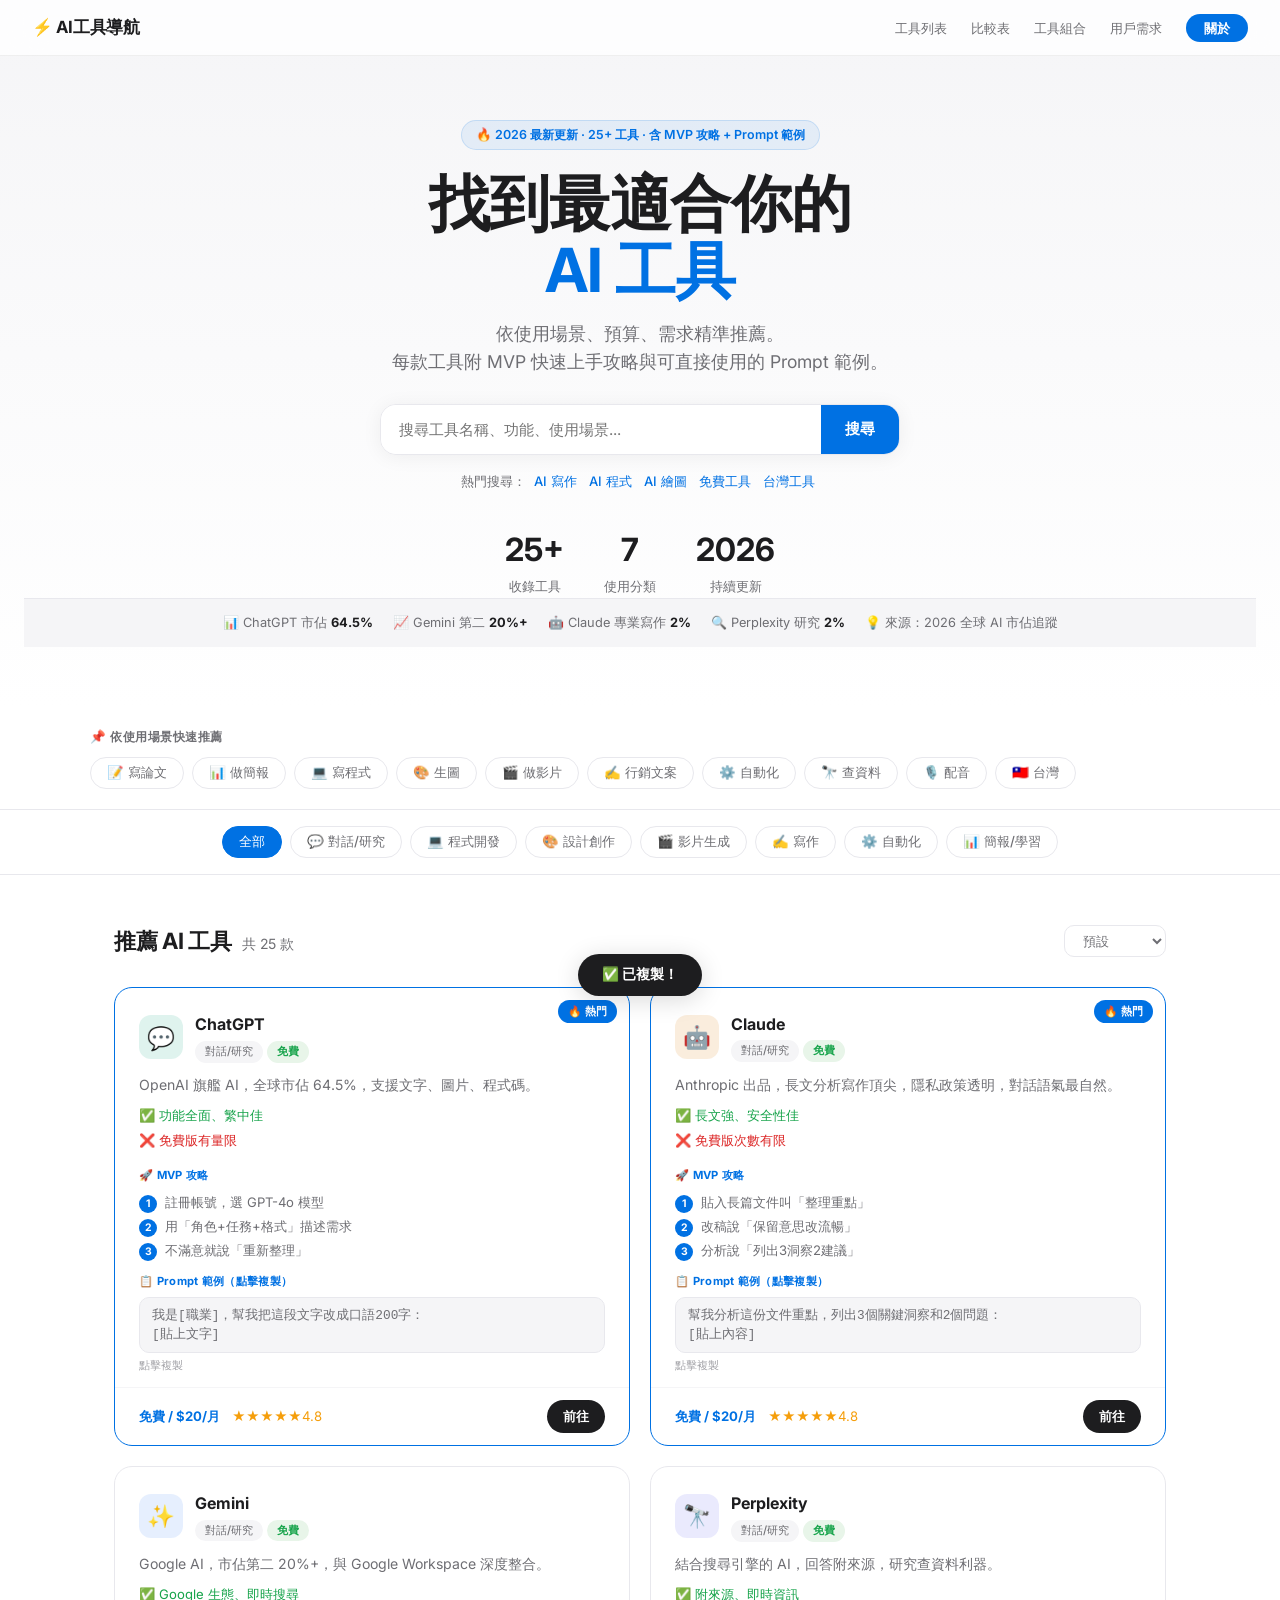
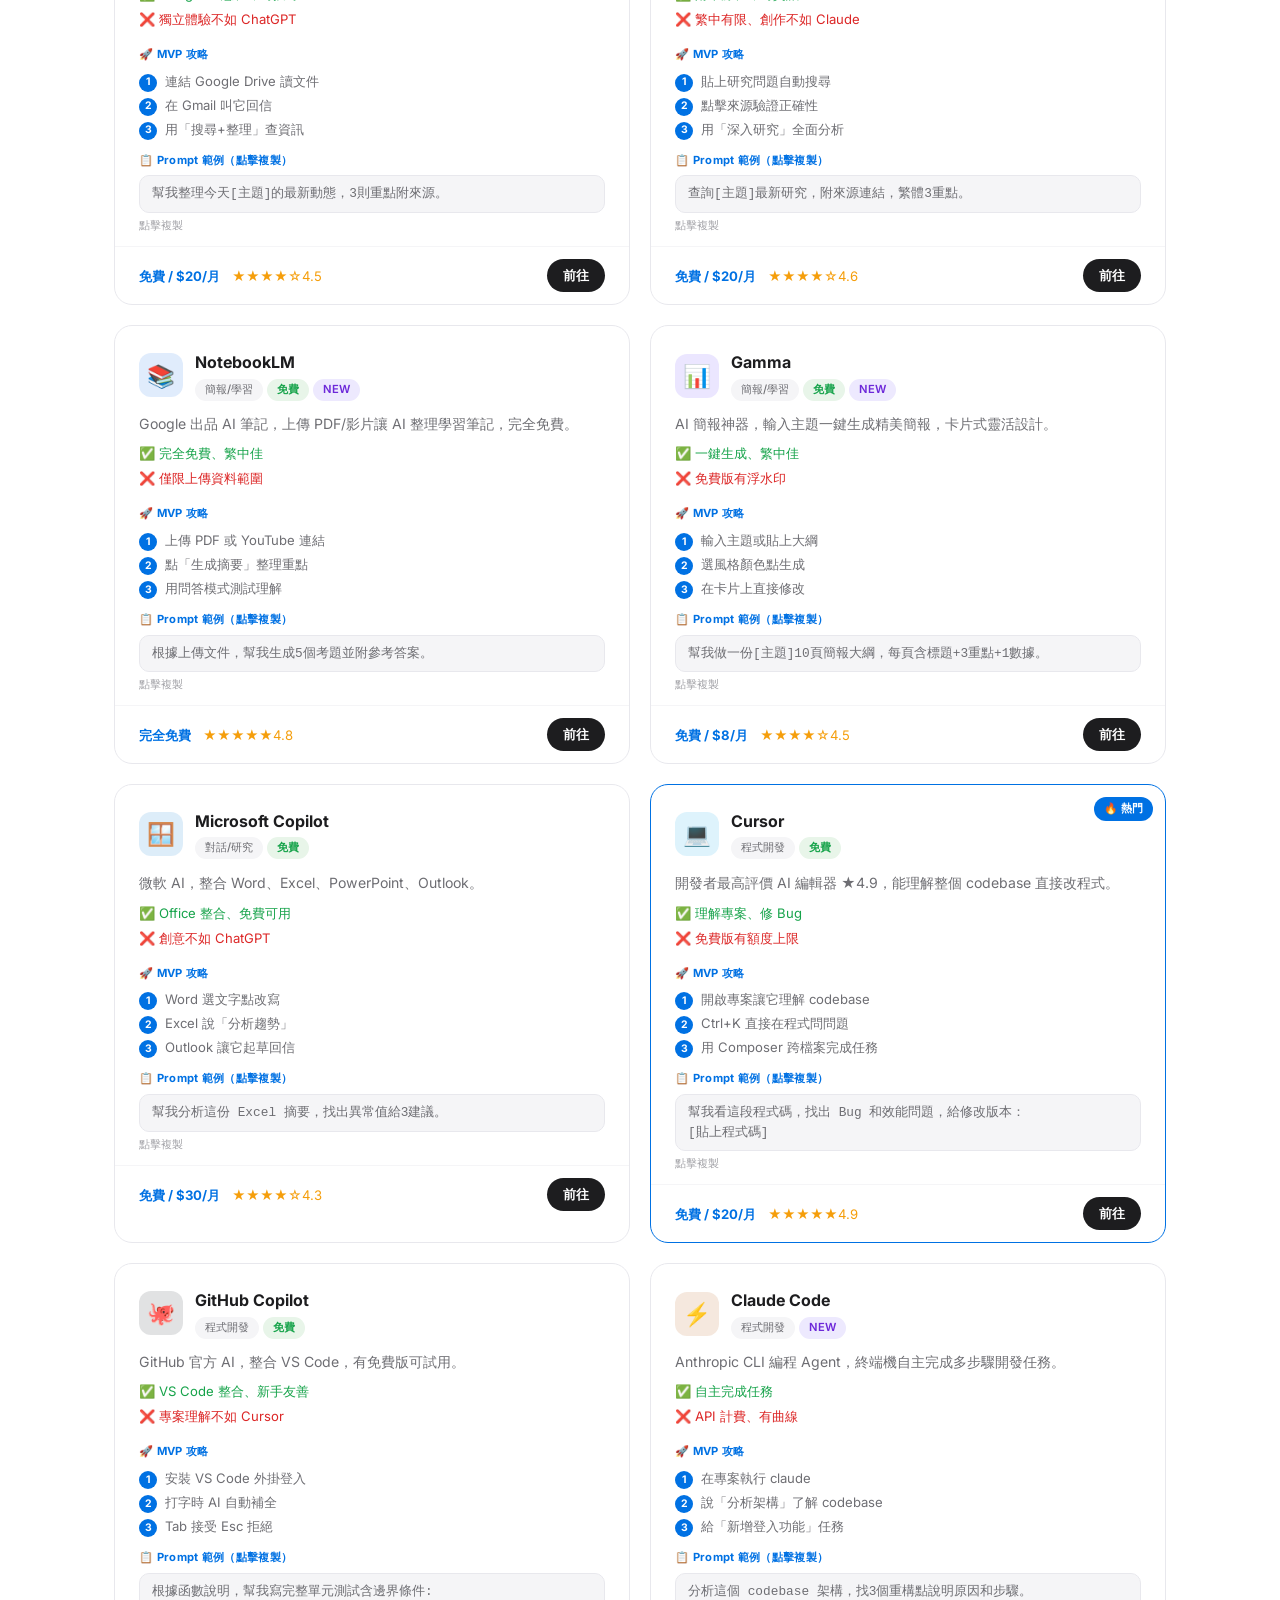
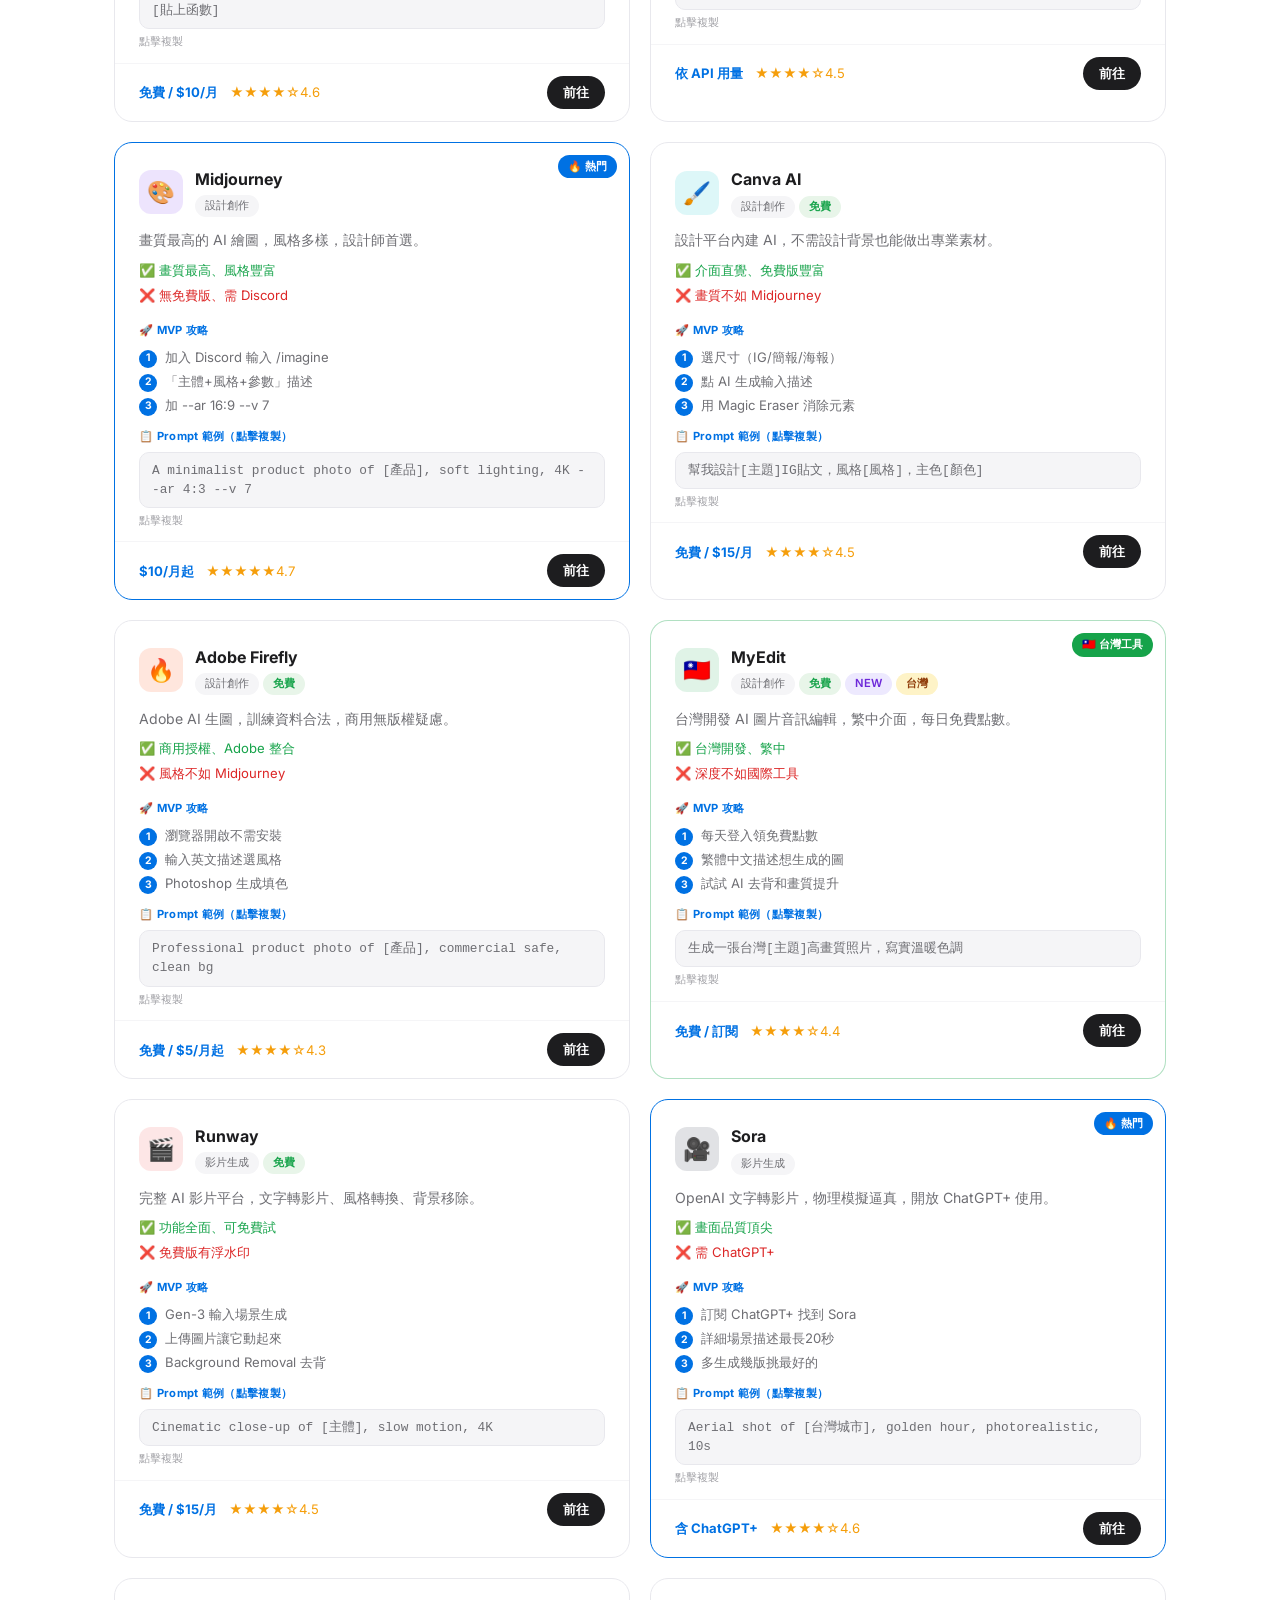
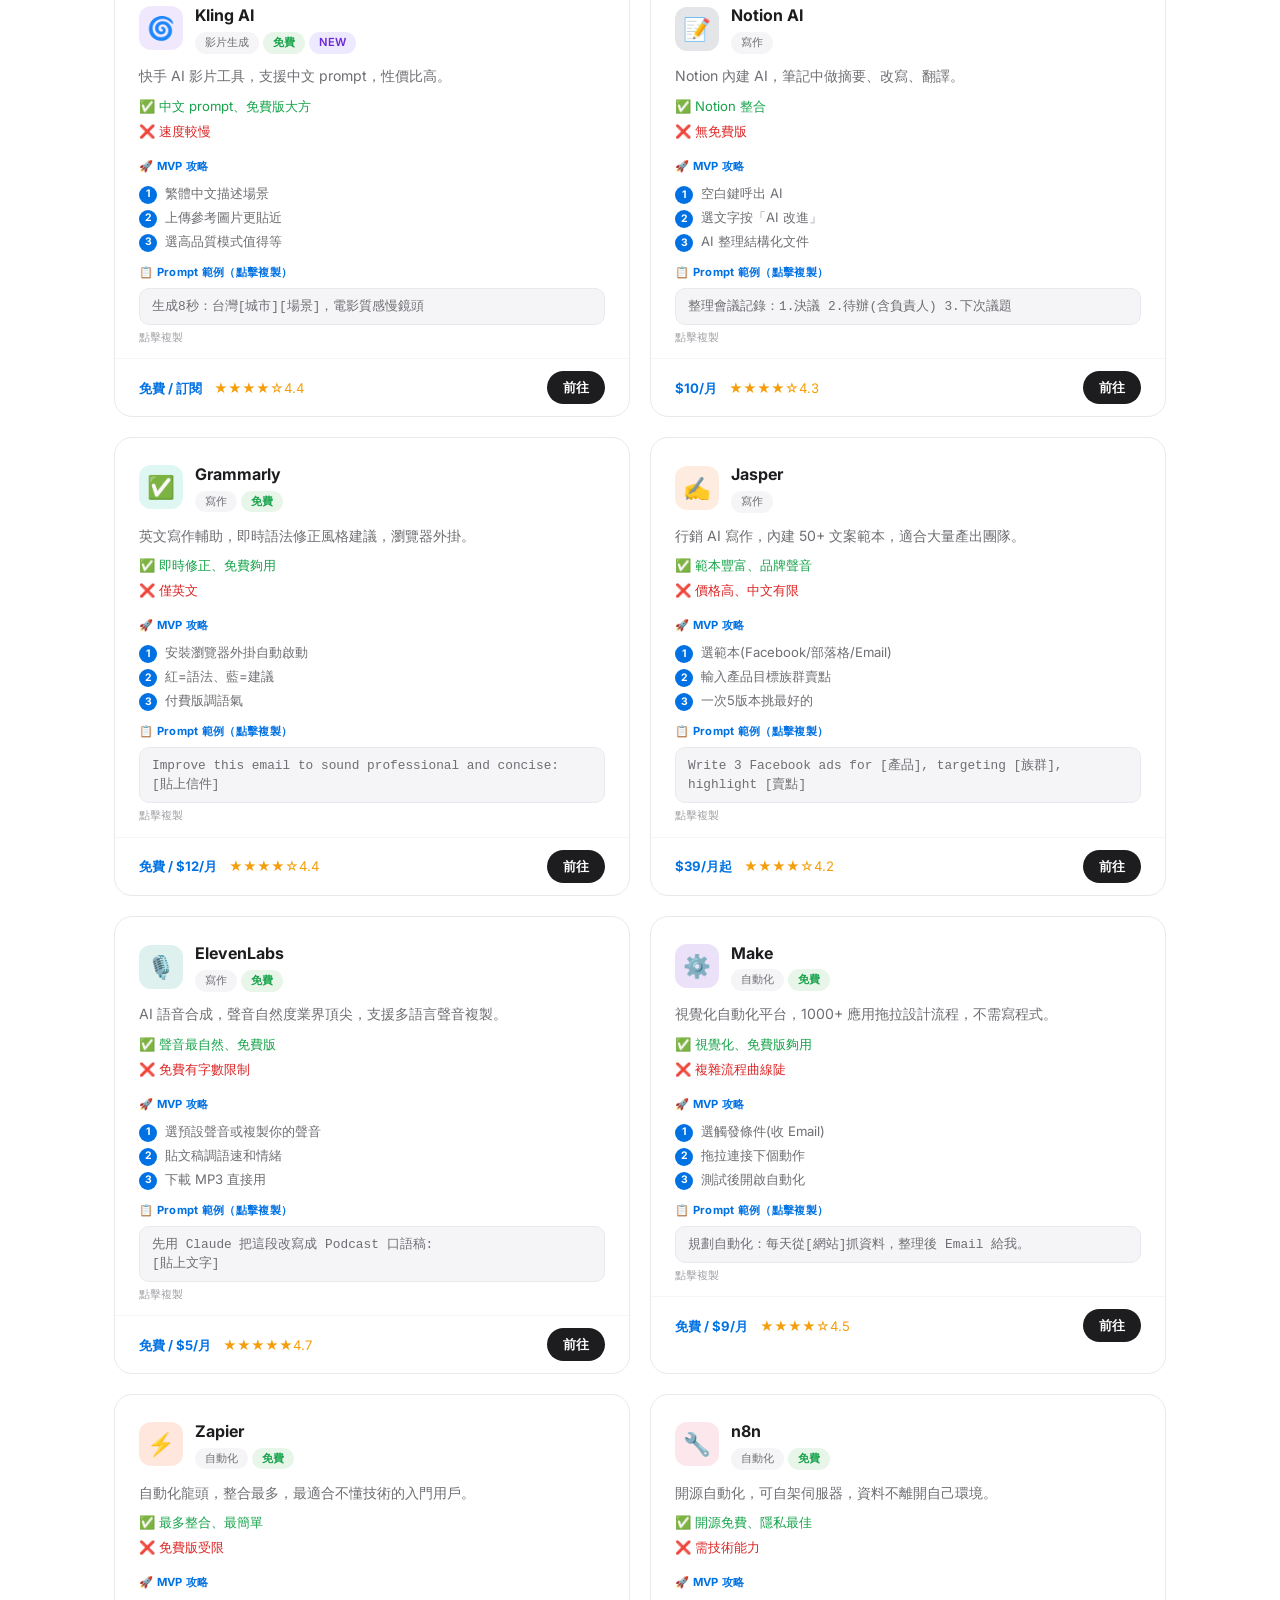
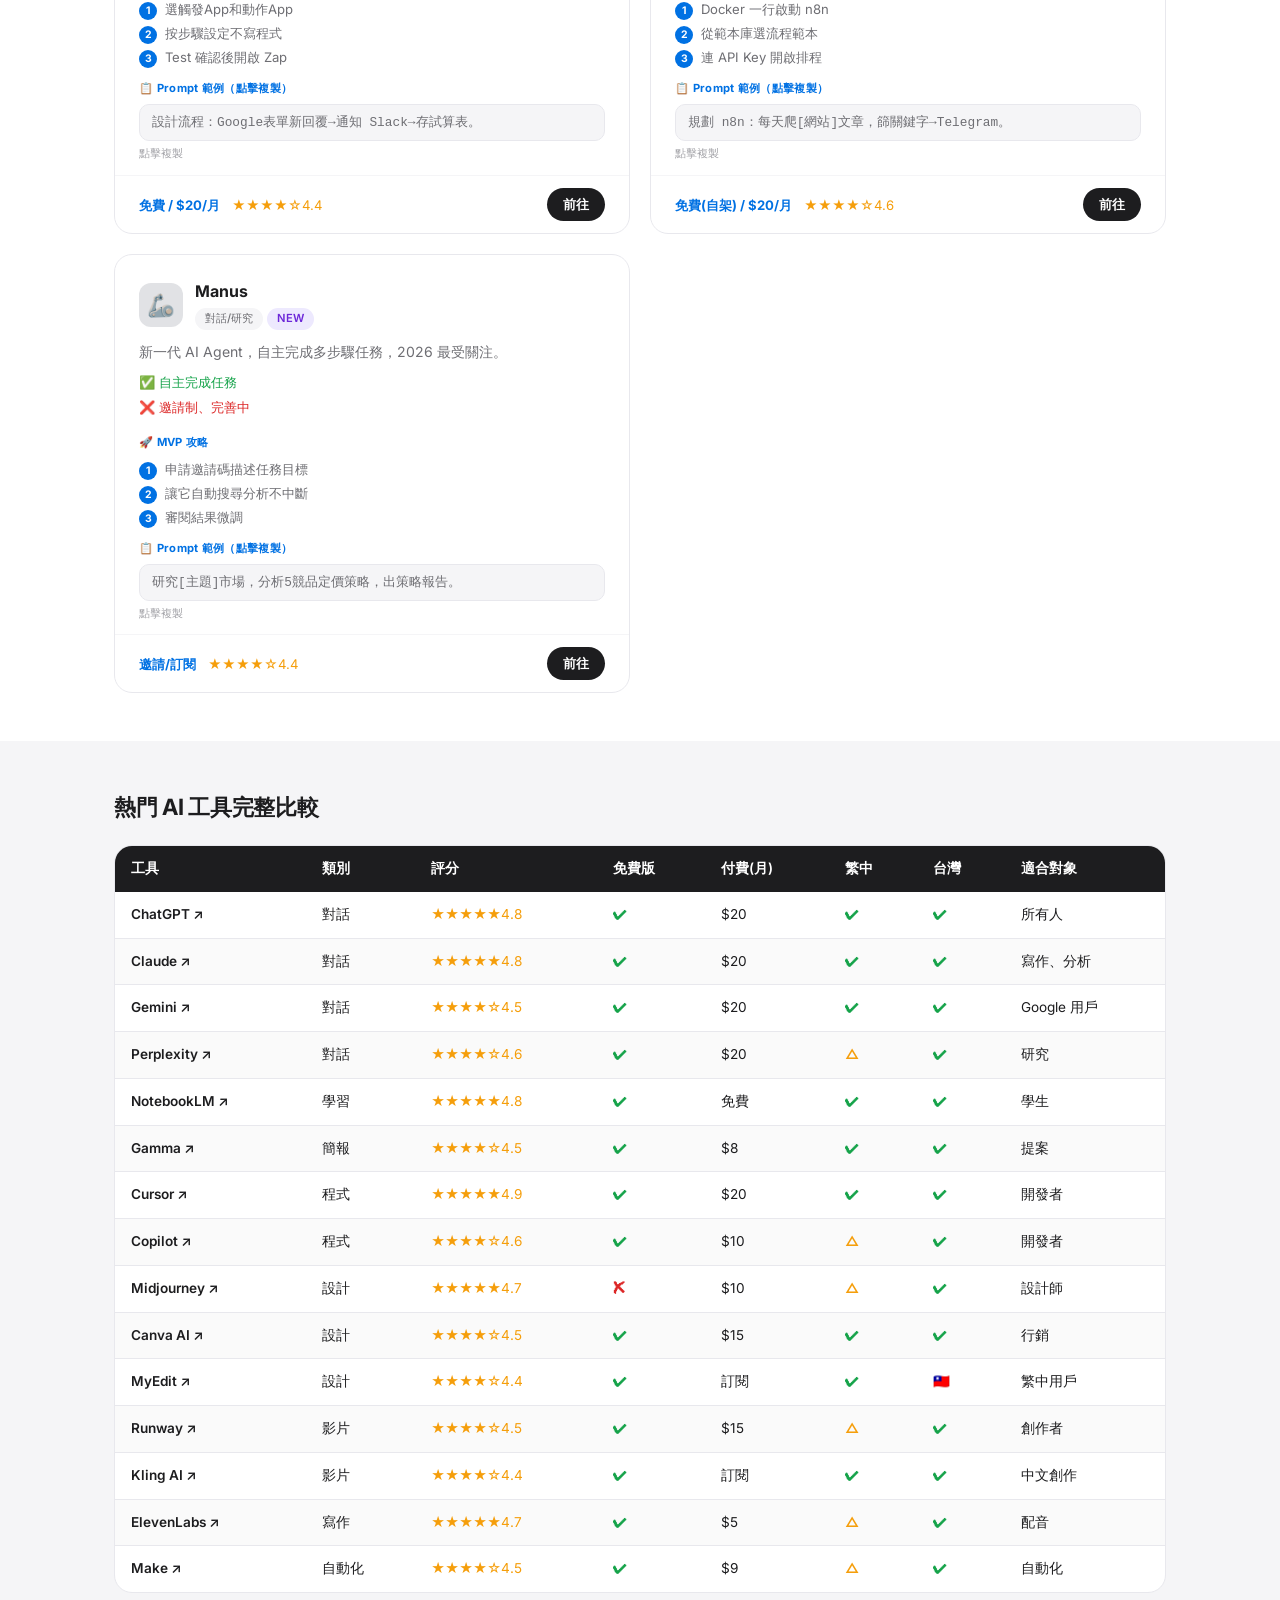
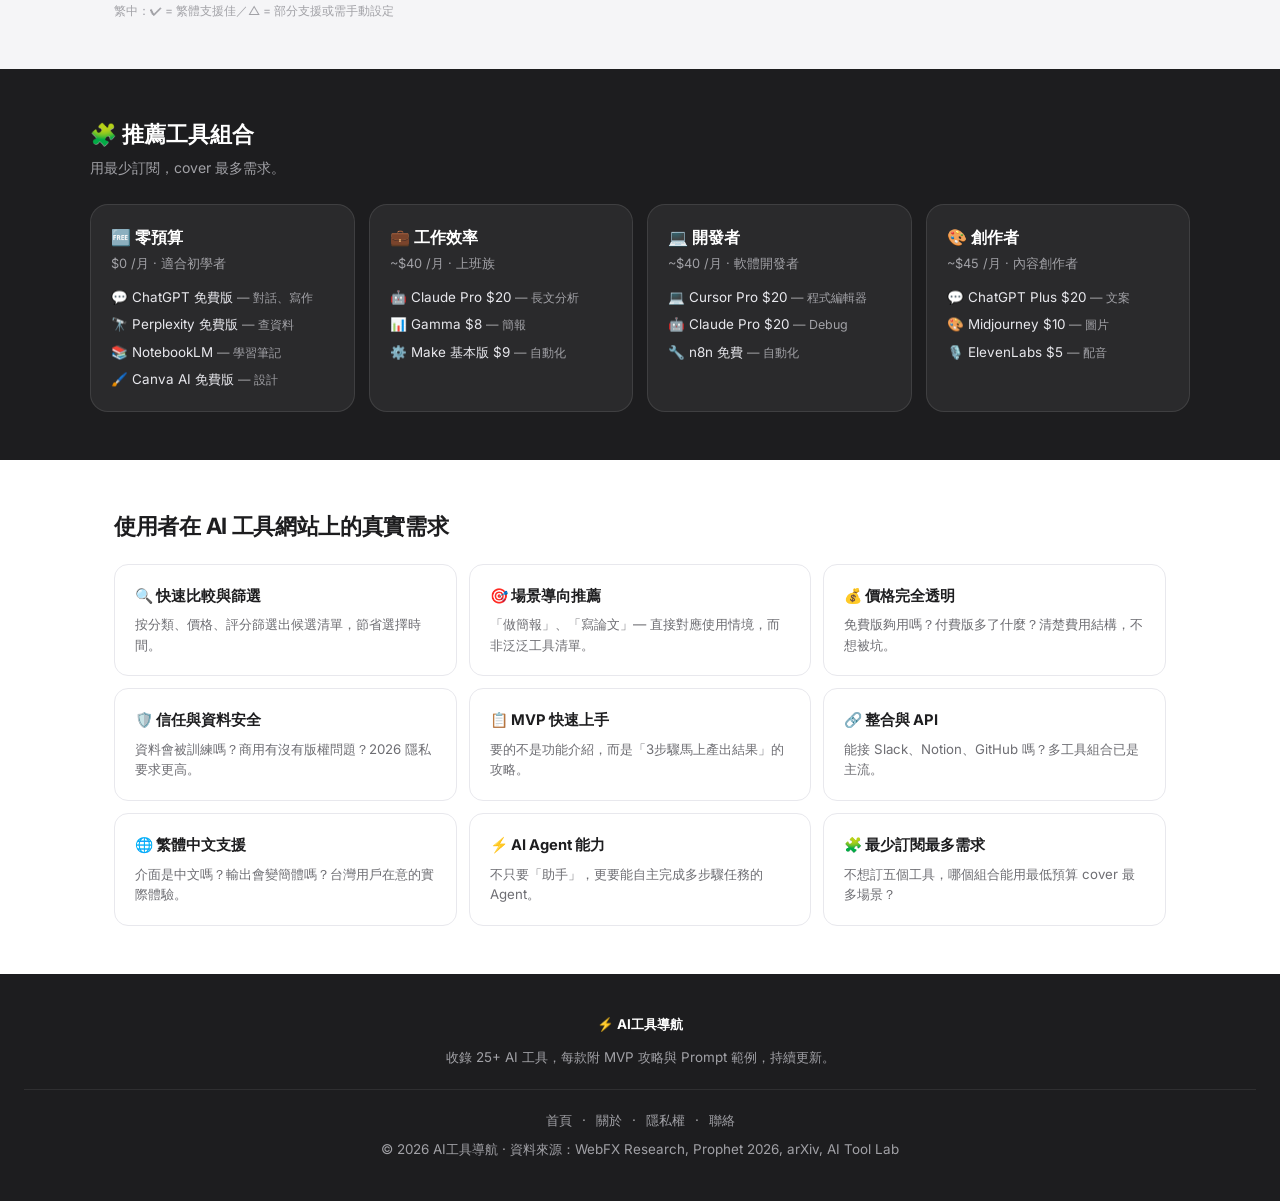
==== commit 734e2cf4: "redesign: KLING AI風格 - 極簡、大留白、乾淨卡片" ====
--- a/index.html
+++ b/index.html
@@ -14,172 +14,277 @@
   <link rel="preconnect" href="https://fonts.googleapis.com">
   <link href="https://fonts.googleapis.com/css2?family=Inter:wght@400;500;600;700;800&display=swap" rel="stylesheet">
   <style>
-    :root {
-      --navy:#0f172a; --blue:#0ea5e9; --blue-light:#38bdf8;
-      --green:#16a34a; --red:#dc2626; --amber:#f59e0b;
-      --gray-50:#f8fafc; --gray-100:#f1f5f9; --gray-200:#e2e8f0;
-      --gray-400:#94a3b8; --gray-500:#64748b; --gray-600:#475569; --gray-900:#1e293b;
-      --radius:14px; --shadow:0 4px 20px rgba(0,0,0,.08); --shadow-hover:0 8px 32px rgba(0,0,0,.14);
-    }
-    *{box-sizing:border-box;margin:0;padding:0;}
-    html{scroll-behavior:smooth;}
-    body{font-family:'Inter',system-ui,sans-serif;background:var(--gray-50);color:var(--gray-900);line-height:1.6;}
-
-    /* NAV */
-    nav{background:var(--navy);padding:0 2rem;display:flex;align-items:center;justify-content:space-between;height:62px;position:sticky;top:0;z-index:200;}
-    .nav-logo{color:#fff;font-size:1.15rem;font-weight:800;text-decoration:none;}
-    .nav-logo span{color:var(--blue-light);}
-    .nav-links{display:flex;gap:1.5rem;list-style:none;}
-    .nav-links a{color:var(--gray-400);text-decoration:none;font-size:.85rem;font-weight:500;transition:color .2s;}
-    .nav-links a:hover{color:#fff;}
-    .nav-cta{background:var(--blue);color:#fff !important;padding:.3rem .85rem;border-radius:8px;font-weight:600 !important;}
-
-    /* HERO */
-    .hero{background:linear-gradient(135deg,#0a1628 0%,#0f2d50 50%,#1a1035 100%);color:#fff;text-align:center;padding:5rem 1rem 3rem;position:relative;overflow:hidden;}
-    .hero::before{content:'';position:absolute;inset:0;background:radial-gradient(ellipse at 60% 0%,rgba(14,165,233,.18) 0%,transparent 65%);pointer-events:none;}
-    .hero-badge{display:inline-block;background:rgba(56,189,248,.15);border:1px solid rgba(56,189,248,.3);color:var(--blue-light);font-size:.78rem;font-weight:600;padding:.3rem .9rem;border-radius:999px;margin-bottom:1.2rem;}
-    .hero h1{font-size:clamp(2rem,5vw,3.4rem);font-weight:800;margin-bottom:1rem;letter-spacing:-.5px;line-height:1.2;}
-    .hero h1 span{color:var(--blue-light);}
-    .hero p{color:var(--gray-400);font-size:1.05rem;max-width:580px;margin:0 auto 2rem;}
-    .search-bar{display:flex;max-width:520px;margin:0 auto 1rem;background:#fff;border-radius:14px;overflow:hidden;box-shadow:0 4px 24px rgba(0,0,0,.25);}
-    .search-bar input{flex:1;border:none;padding:.95rem 1.3rem;font-size:1rem;outline:none;color:var(--gray-900);font-family:inherit;}
-    .search-bar button{background:var(--blue);color:#fff;border:none;padding:.95rem 1.5rem;cursor:pointer;font-size:1rem;font-weight:600;font-family:inherit;transition:background .2s;}
-    .search-bar button:hover{background:#0284c7;}
-    .hero-hint{color:var(--gray-500);font-size:.82rem;margin-bottom:2rem;}
-    .hero-hint span{color:var(--blue-light);cursor:pointer;text-decoration:underline;margin:0 .3rem;}
-    .stats{display:flex;justify-content:center;gap:3.5rem;margin-top:.5rem;}
-    .stat-num{font-size:2.2rem;font-weight:800;color:var(--blue-light);}
-    .stat-label{font-size:.75rem;color:var(--gray-500);margin-top:.2rem;}
-    .market-bar{background:rgba(255,255,255,.05);border-top:1px solid rgba(255,255,255,.08);padding:1rem 2rem;display:flex;flex-wrap:wrap;gap:1.2rem;justify-content:center;align-items:center;margin-top:2rem;}
-    .market-item{color:var(--gray-400);font-size:.78rem;}
-    .market-item strong{color:var(--blue-light);}
+    * { margin: 0; padding: 0; box-sizing: border-box; }
+    html { scroll-behavior: smooth; }
+    body {
+      font-family: 'Inter', -apple-system, BlinkMacSystemFont, sans-serif;
+      background: #fff;
+      color: #1d1d1f;
+      line-height: 1.6;
+      -webkit-font-smoothing: antialiased;
+    }
+
+    /* NAV - Kling style clean minimal */
+    nav {
+      position: fixed; top: 0; left: 0; right: 0; z-index: 100;
+      background: rgba(255,255,255,.8);
+      backdrop-filter: blur(20px);
+      -webkit-backdrop-filter: blur(20px);
+      border-bottom: 1px solid rgba(0,0,0,.06);
+      padding: 0 32px;
+      display: flex; align-items: center; justify-content: space-between;
+      height: 56px;
+    }
+    .nav-logo { font-weight: 700; font-size: 1.05rem; color: #1d1d1f; text-decoration: none; letter-spacing: -.3px; }
+    .nav-logo span { color: #0071e3; }
+    .nav-links { display: flex; gap: 24px; list-style: none; }
+    .nav-links a { color: #6e6e73; text-decoration: none; font-size: .82rem; font-weight: 500; transition: color .2s; }
+    .nav-links a:hover { color: #1d1d1f; }
+    .nav-cta { background: #0071e3; color: #fff !important; padding: 6px 18px; border-radius: 20px; font-weight: 600 !important; font-size: .82rem !important; }
+
+    /* HERO - inspired by Kling */
+    .hero {
+      padding: 120px 24px 60px;
+      text-align: center;
+      background: linear-gradient(180deg, #f5f5f7 0%, #fff 100%);
+      position: relative;
+    }
+    .hero-badge {
+      display: inline-block;
+      background: rgba(0,113,227,.08);
+      color: #0071e3;
+      font-size: .78rem;
+      font-weight: 600;
+      padding: 4px 14px;
+      border-radius: 100px;
+      margin-bottom: 20px;
+      border: 1px solid rgba(0,113,227,.15);
+    }
+    .hero h1 {
+      font-size: clamp(2.4rem, 5vw, 3.8rem);
+      font-weight: 700;
+      letter-spacing: -.6px;
+      line-height: 1.1;
+      color: #1d1d1f;
+      margin-bottom: 16px;
+    }
+    .hero h1 span { color: #0071e3; }
+    .hero p {
+      color: #6e6e73;
+      font-size: 1.1rem;
+      max-width: 560px;
+      margin: 0 auto 28px;
+    }
+    .search-bar {
+      display: flex;
+      max-width: 520px;
+      margin: 0 auto 16px;
+      background: #fff;
+      border-radius: 16px;
+      overflow: hidden;
+      box-shadow: 0 2px 20px rgba(0,0,0,.06);
+      border: 1px solid #e8e8ed;
+    }
+    .search-bar input {
+      flex: 1; border: none; padding: 14px 18px; font-size: .95rem;
+      outline: none; font-family: inherit; color: #1d1d1f;
+    }
+    .search-bar button {
+      background: #0071e3; color: #fff; border: none;
+      padding: 14px 24px; cursor: pointer; font-size: .95rem;
+      font-weight: 600; font-family: inherit;
+    }
+    .search-bar button:hover { background: #0062c4; }
+    .hero-hint { color: #6e6e73; font-size: .82rem; margin-bottom: 32px; }
+    .hero-hint span { color: #0071e3; cursor: pointer; margin: 0 4px; font-weight: 500; }
+    .stats { display: flex; justify-content: center; gap: 40px; margin-top: 8px; }
+    .stat-num { font-size: 2rem; font-weight: 700; color: #1d1d1f; }
+    .stat-label { font-size: .8rem; color: #6e6e73; margin-top: 2px; }
+
+    /* MARKET BAR */
+    .market-bar {
+      background: #f5f5f7;
+      border-top: 1px solid #e8e8ed;
+      padding: 14px 24px;
+      display: flex; flex-wrap: wrap; gap: 20px;
+      justify-content: center; align-items: center;
+    }
+    .market-item { color: #6e6e73; font-size: .8rem; }
+    .market-item strong { color: #1d1d1f; }
 
     /* SCENARIO */
-    .scenario-section{background:#fff;border-bottom:1px solid var(--gray-200);padding:1.6rem 1rem;}
-    .scenario-inner{max-width:1100px;margin:0 auto;}
-    .scenario-label{font-size:.78rem;color:var(--gray-500);font-weight:600;margin-bottom:.8rem;text-transform:uppercase;letter-spacing:.5px;}
-    .scenario-btns{display:flex;flex-wrap:wrap;gap:.5rem;}
-    .scenario-btn{padding:.42rem 1rem;border-radius:999px;border:1.5px solid var(--gray-200);background:var(--gray-50);cursor:pointer;font-size:.83rem;color:var(--gray-600);transition:all .2s;font-family:inherit;font-weight:500;}
-    .scenario-btn:hover,.scenario-btn.active{background:var(--navy);color:#fff;border-color:var(--navy);}
+    .scenario-section { background: #fff; border-bottom: 1px solid #e8e8ed; padding: 20px 24px; }
+    .scenario-inner { max-width: 1100px; margin: 0 auto; }
+    .scenario-label { font-size: .78rem; color: #6e6e73; font-weight: 600; margin-bottom: 10px; letter-spacing: .5px; }
+    .scenario-btns { display: flex; flex-wrap: wrap; gap: 8px; }
+    .scenario-btn {
+      padding: 6px 16px; border-radius: 100px; border: 1px solid #e8e8ed;
+      background: #fff; cursor: pointer; font-size: .83rem; color: #6e6e73;
+      transition: all .2s; font-family: inherit; font-weight: 500;
+    }
+    .scenario-btn:hover, .scenario-btn.active { background: #1d1d1f; color: #fff; border-color: #1d1d1f; }
 
     /* FILTERS */
-    .filters{display:flex;flex-wrap:wrap;gap:.6rem;justify-content:center;padding:1.4rem 1rem 1rem;background:var(--gray-50);border-bottom:1px solid var(--gray-200);}
-    .filter-btn{padding:.42rem 1.1rem;border-radius:999px;border:1.5px solid var(--gray-200);background:#fff;cursor:pointer;font-size:.83rem;color:var(--gray-600);transition:all .2s;font-family:inherit;font-weight:500;}
-    .filter-btn.active,.filter-btn:hover{background:var(--blue);color:#fff;border-color:var(--blue);}
-
-    /* TOOLS */
-    .section{max-width:1100px;margin:0 auto;padding:2.5rem 1rem;}
-    .section-header{display:flex;align-items:center;justify-content:space-between;margin-bottom:1.5rem;flex-wrap:wrap;gap:.5rem;}
-    .section-title{font-size:1.35rem;font-weight:700;color:var(--navy);}
-    .section-sub{font-size:.86rem;color:var(--gray-500);font-weight:400;margin-left:.4rem;}
-    .sort-select{padding:.38rem .8rem;border:1.5px solid var(--gray-200);border-radius:8px;font-size:.83rem;color:var(--gray-600);background:#fff;cursor:pointer;font-family:inherit;}
-    .tools-grid{display:grid;grid-template-columns:repeat(auto-fill,minmax(320px,1fr));gap:1.4rem;}
-
-    /* CARD */
-    .tool-card{background:#fff;border-radius:var(--radius);border:1px solid var(--gray-200);transition:transform .2s,box-shadow .2s,border-color .2s;position:relative;overflow:hidden;}
-    .tool-card:hover{transform:translateY(-4px);box-shadow:var(--shadow-hover);border-color:var(--blue-light);}
-    .tool-card.featured{border-color:var(--blue);}
-    .tool-card.tw-local{border-color:#16a34a44;}
-    .card-top{padding:1.4rem 1.4rem 1rem;}
-    .featured-badge{position:absolute;top:-1px;right:1rem;background:var(--blue);color:#fff;font-size:.68rem;font-weight:700;padding:.2rem .6rem;border-radius:0 0 6px 6px;}
-    .tw-badge-top{position:absolute;top:-1px;right:1rem;background:var(--green);color:#fff;font-size:.68rem;font-weight:700;padding:.2rem .6rem;border-radius:0 0 6px 6px;}
-    .tool-header{display:flex;align-items:center;gap:.9rem;margin-bottom:.9rem;}
-    .tool-icon{width:46px;height:46px;border-radius:12px;display:flex;align-items:center;justify-content:center;font-size:1.5rem;flex-shrink:0;}
-    .tool-name{font-weight:700;font-size:1.05rem;}
-    .tool-badges{display:flex;gap:.3rem;flex-wrap:wrap;margin-top:.25rem;}
-    .tool-tag{font-size:.72rem;color:var(--gray-500);background:var(--gray-100);padding:.15rem .55rem;border-radius:999px;font-weight:500;}
-    .badge-free{background:#dcfce7;color:var(--green);font-size:.72rem;padding:.15rem .55rem;border-radius:999px;font-weight:600;}
-    .badge-new{background:#ede9fe;color:#6d28d9;font-size:.72rem;padding:.15rem .55rem;border-radius:999px;font-weight:600;}
-    .badge-tw{background:#fef3c7;color:#92400e;font-size:.72rem;padding:.15rem .55rem;border-radius:999px;font-weight:600;}
-    .tool-desc{font-size:.87rem;color:var(--gray-600);line-height:1.6;margin-bottom:.6rem;}
-    .tool-pros{font-size:.81rem;color:#15803d;margin-bottom:.25rem;}
-    .tool-cons{font-size:.81rem;color:#b91c1c;}
-
-    /* MVP SECTION */
-    .mvp-section{background:linear-gradient(135deg,#0f172a,#1e2d4a);padding:1rem 1.4rem;border-top:1px solid rgba(255,255,255,.06);}
-    .mvp-label{font-size:.7rem;color:var(--blue-light);font-weight:700;text-transform:uppercase;letter-spacing:.5px;margin-bottom:.6rem;display:flex;align-items:center;gap:.4rem;}
-    .mvp-steps{display:flex;flex-direction:column;gap:.45rem;}
-    .mvp-step{display:flex;align-items:flex-start;gap:.6rem;}
-    .mvp-num{width:20px;height:20px;background:var(--blue);color:#fff;border-radius:50%;font-size:.68rem;font-weight:700;display:flex;align-items:center;justify-content:center;flex-shrink:0;margin-top:.1rem;}
-    .mvp-text{font-size:.81rem;color:#cbd5e1;line-height:1.5;}
-    .mvp-text strong{color:#fff;}
-
-    /* PROMPT SECTION */
-    .prompt-section{padding:.9rem 1.4rem;border-top:1px solid var(--gray-100);}
-    .prompt-label{font-size:.7rem;color:var(--blue);font-weight:700;text-transform:uppercase;letter-spacing:.3px;margin-bottom:.4rem;}
-    .prompt-text{font-size:.8rem;color:var(--gray-600);font-family:monospace;line-height:1.5;background:var(--gray-50);border-radius:6px;padding:.5rem .7rem;cursor:pointer;border:1px solid var(--gray-200);transition:border-color .2s;}
-    .prompt-text:hover{border-color:var(--blue);color:var(--blue);}
-    .copy-hint{font-size:.67rem;color:var(--gray-400);margin-top:.25rem;}
+    .filters {
+      display: flex; flex-wrap: wrap; gap: 8px; justify-content: center;
+      padding: 16px 24px; background: #fff; border-bottom: 1px solid #e8e8ed;
+    }
+    .filter-btn {
+      padding: 6px 16px; border-radius: 100px; border: 1px solid #e8e8ed;
+      background: #fff; cursor: pointer; font-size: .83rem; color: #6e6e73;
+      transition: all .2s; font-family: inherit; font-weight: 500;
+    }
+    .filter-btn.active, .filter-btn:hover { background: #0071e3; color: #fff; border-color: #0071e3; }
+
+    /* TOOLS SECTION */
+    .section { max-width: 1100px; margin: 0 auto; padding: 48px 24px; }
+    .section-header { display: flex; align-items: center; justify-content: space-between; margin-bottom: 28px; flex-wrap: wrap; gap: 8px; }
+    .section-title { font-size: 1.4rem; font-weight: 700; color: #1d1d1f; letter-spacing: -.3px; }
+    .section-sub { font-size: .88rem; color: #6e6e73; font-weight: 400; margin-left: 6px; }
+    .sort-select {
+      padding: 6px 14px; border: 1px solid #e8e8ed; border-radius: 10px;
+      font-size: .83rem; color: #6e6e73; background: #fff; cursor: pointer; font-family: inherit;
+    }
+    .tools-grid { display: grid; grid-template-columns: repeat(auto-fill, minmax(340px, 1fr)); gap: 20px; }
+
+    /* CARD - inspired by KLING: clean, white, subtle shadow */
+    .tool-card {
+      background: #fff;
+      border-radius: 18px;
+      border: 1px solid #e8e8ed;
+      transition: all .3s ease;
+      position: relative;
+      overflow: hidden;
+    }
+    .tool-card:hover {
+      box-shadow: 0 8px 40px rgba(0,0,0,.08);
+      border-color: #d2d2d7;
+      transform: translateY(-2px);
+    }
+    .tool-card.featured { border-color: #0071e3; }
+    .tool-card.tw-local { border-color: #16a34a55; }
+    .card-top { padding: 24px 24px 16px; }
+    .featured-badge { position: absolute; top: 12px; right: 12px; background: #0071e3; color: #fff; font-size: .68rem; font-weight: 700; padding: 3px 10px; border-radius: 100px; }
+    .tw-badge-top { position: absolute; top: 12px; right: 12px; background: #16a34a; color: #fff; font-size: .68rem; font-weight: 700; padding: 3px 10px; border-radius: 100px; }
+    .tool-header { display: flex; align-items: center; gap: 12px; margin-bottom: 12px; }
+    .tool-icon { width: 44px; height: 44px; border-radius: 12px; display: flex; align-items: center; justify-content: center; font-size: 1.4rem; flex-shrink: 0; }
+    .tool-name { font-weight: 700; font-size: 1rem; }
+    .tool-badges { display: flex; gap: 4px; flex-wrap: wrap; margin-top: 3px; }
+    .tool-tag { font-size: .7rem; color: #6e6e73; background: #f5f5f7; padding: 2px 10px; border-radius: 100px; font-weight: 500; }
+    .badge-free { background: #e8f5e9; color: #16a34a; font-size: .7rem; padding: 2px 10px; border-radius: 100px; font-weight: 600; }
+    .badge-new { background: #ede9fe; color: #6d28d9; font-size: .7rem; padding: 2px 10px; border-radius: 100px; font-weight: 600; }
+    .badge-tw { background: #fef3c7; color: #92400e; font-size: .7rem; padding: 2px 10px; border-radius: 100px; font-weight: 600; }
+    .tool-desc { font-size: .88rem; color: #6e6e73; line-height: 1.6; margin-bottom: 8px; }
+    .tool-pros { font-size: .82rem; color: #16a34a; margin-bottom: 4px; }
+    .tool-cons { font-size: .82rem; color: #dc2626; margin-bottom: 0; }
+
+    /* MVP - inline inside card, no dark section */
+    .mvp-section { padding: 0 24px 12px; }
+    .mvp-label { font-size: .7rem; color: #0071e3; font-weight: 700; margin-bottom: 8px; letter-spacing: .3px; display: flex; align-items: center; gap: 4px; }
+    .mvp-steps { display: flex; flex-direction: column; gap: 4px; }
+    .mvp-step { display: flex; align-items: flex-start; gap: 8px; }
+    .mvp-num {
+      width: 18px; height: 18px; border-radius: 50%;
+      font-size: .65rem; font-weight: 700; display: flex;
+      align-items: center; justify-content: center; flex-shrink: 0; margin-top: 2px;
+    }
+    .mvp-text { font-size: .82rem; color: #6e6e73; line-height: 1.5; }
+
+    /* PROMPT */
+    .prompt-section { padding: 0 24px 12px; }
+    .prompt-label { font-size: .7rem; color: #0071e3; font-weight: 700; margin-bottom: 6px; letter-spacing: .3px; }
+    .prompt-text {
+      font-size: .8rem; color: #6e6e73; font-family: monospace; line-height: 1.5;
+      background: #f5f5f7; border-radius: 10px; padding: 8px 12px;
+      cursor: pointer; border: 1px solid #e8e8ed; transition: border-color .2s;
+    }
+    .prompt-text:hover { border-color: #0071e3; }
+    .copy-hint { font-size: .68rem; color: #a1a1a6; margin-top: 4px; }
 
     /* CARD FOOTER */
-    .card-footer{display:flex;align-items:center;justify-content:space-between;padding:.9rem 1.4rem;border-top:1px solid var(--gray-100);}
-    .tool-price{font-size:.82rem;color:var(--blue);font-weight:700;}
-    .tool-rating{font-size:.82rem;color:var(--amber);}
-    .tool-link{font-size:.82rem;background:var(--navy);color:#fff;padding:.38rem 1rem;border-radius:8px;text-decoration:none;transition:background .2s;font-weight:600;}
-    .tool-link:hover{background:var(--blue);}
-    .no-results{color:var(--gray-400);padding:3rem;text-align:center;grid-column:1/-1;}
+    .card-footer { display: flex; align-items: center; justify-content: space-between; padding: 12px 24px; border-top: 1px solid #f5f5f7; }
+    .tool-price { font-size: .82rem; color: #0071e3; font-weight: 700; }
+    .tool-rating { font-size: .82rem; color: #f59e0b; }
+    .tool-link {
+      font-size: .82rem; background: #1d1d1f; color: #fff;
+      padding: 6px 16px; border-radius: 100px; text-decoration: none;
+      transition: background .2s; font-weight: 600;
+    }
+    .tool-link:hover { background: #0071e3; }
+    .no-results { color: #6e6e73; padding: 40px; text-align: center; grid-column: 1/-1; }
 
     /* SCENARIO RESULT */
-    .scenario-result{background:linear-gradient(135deg,#0f172a,#1e3a5f);color:#fff;border-radius:var(--radius);padding:1.5rem;margin-bottom:1.5rem;display:none;}
-    .scenario-result.show{display:block;}
-    .scenario-result h3{font-size:1rem;margin-bottom:.8rem;color:var(--blue-light);}
-    .rec-tools{display:flex;flex-wrap:wrap;gap:.5rem;}
-    .rec-tool{background:rgba(255,255,255,.1);border:1px solid rgba(255,255,255,.15);color:#fff;padding:.35rem .8rem;border-radius:8px;font-size:.84rem;font-weight:600;cursor:pointer;transition:background .2s;}
-    .rec-tool:hover{background:var(--blue);}
+    .scenario-result { background: #f5f5f7; border-radius: 18px; padding: 20px; margin-bottom: 24px; display: none; border: 1px solid #e8e8ed; }
+    .scenario-result.show { display: block; }
+    .scenario-result h3 { font-size: 1rem; margin-bottom: 10px; color: #1d1d1f; }
+    .rec-tools { display: flex; flex-wrap: wrap; gap: 8px; }
+    .rec-tool { background: #fff; border: 1px solid #e8e8ed; color: #1d1d1f; padding: 6px 14px; border-radius: 100px; font-size: .82rem; font-weight: 600; cursor: pointer; transition: background .2s; }
+    .rec-tool:hover { background: #0071e3; color: #fff; border-color: #0071e3; }
 
     /* COMPARE */
-    .compare-wrap{overflow-x:auto;border-radius:var(--radius);border:1px solid var(--gray-200);}
-    table{width:100%;border-collapse:collapse;font-size:.85rem;}
-    thead tr{background:var(--navy);color:#fff;}
-    th{padding:.85rem 1rem;text-align:left;font-weight:600;white-space:nowrap;}
-    td{padding:.8rem 1rem;border-bottom:1px solid var(--gray-200);}
-    td a{color:var(--gray-900);text-decoration:none;font-weight:600;}
-    td a:hover{color:var(--blue);}
-    tr:last-child td{border-bottom:none;}
-    tr:nth-child(even) td{background:var(--gray-50);}
-    .free-yes{color:var(--green);font-weight:700;}
-    .free-no{color:var(--red);font-weight:700;}
-    .star{color:var(--amber);}
-    .zh-yes{color:var(--green);font-weight:700;}
-    .zh-partial{color:var(--amber);font-weight:700;}
+    .compare-section { background: #f5f5f7; padding: 48px 24px; }
+    .compare-wrap { overflow-x: auto; border-radius: 18px; border: 1px solid #e8e8ed; background: #fff; }
+    table { width: 100%; border-collapse: collapse; font-size: .85rem; }
+    thead tr { background: #1d1d1f; color: #fff; }
+    th { padding: 12px 16px; text-align: left; font-weight: 600; white-space: nowrap; }
+    td { padding: 12px 16px; border-bottom: 1px solid #e8e8ed; }
+    td a { color: #1d1d1f; text-decoration: none; font-weight: 600; }
+    td a:hover { color: #0071e3; }
+    tr:last-child td { border-bottom: none; }
+    tr:nth-child(even) td { background: #fafafa; }
+    .free-yes { color: #16a34a; font-weight: 700; }
+    .free-no { color: #dc2626; font-weight: 700; }
+    .star { color: #f59e0b; }
+    .zh-yes { color: #16a34a; font-weight: 700; }
+    .zh-partial { color: #f59e0b; font-weight: 700; }
 
     /* NEEDS */
-    .needs-grid{display:grid;grid-template-columns:repeat(auto-fill,minmax(260px,1fr));gap:1rem;}
-    .need-card{background:#fff;border-radius:12px;padding:1.3rem;border:1px solid var(--gray-200);transition:box-shadow .2s;}
-    .need-card:hover{box-shadow:var(--shadow);}
-    .need-card h4{font-size:.95rem;margin-bottom:.5rem;font-weight:700;}
-    .need-card p{font-size:.83rem;color:var(--gray-500);line-height:1.55;}
+    .needs-grid { display: grid; grid-template-columns: repeat(auto-fill, minmax(260px, 1fr)); gap: 12px; }
+    .need-card {
+      background: #fff; border-radius: 14px; padding: 20px;
+      border: 1px solid #e8e8ed; transition: box-shadow .2s;
+    }
+    .need-card:hover { box-shadow: 0 4px 24px rgba(0,0,0,.06); }
+    .need-card h4 { font-size: .92rem; margin-bottom: 6px; font-weight: 700; }
+    .need-card p { font-size: .83rem; color: #6e6e73; line-height: 1.55; }
 
     /* BUNDLE */
-    .bundle-section{background:linear-gradient(135deg,#0f172a,#1e3a5f);color:#fff;padding:3rem 1rem;}
-    .bundle-inner{max-width:1100px;margin:0 auto;}
-    .bundle-title{font-size:1.35rem;font-weight:700;margin-bottom:.4rem;}
-    .bundle-sub{color:var(--gray-400);font-size:.88rem;margin-bottom:2rem;}
-    .bundles{display:grid;grid-template-columns:repeat(auto-fill,minmax(260px,1fr));gap:1rem;}
-    .bundle-card{background:rgba(255,255,255,.07);border:1px solid rgba(255,255,255,.12);border-radius:var(--radius);padding:1.4rem;}
-    .bundle-card h4{font-size:1rem;font-weight:700;margin-bottom:.3rem;color:var(--blue-light);}
-    .bundle-card .budget{font-size:.8rem;color:var(--gray-400);margin-bottom:.8rem;}
-    .bundle-tools{display:flex;flex-direction:column;gap:.4rem;}
-    .bundle-tool{font-size:.83rem;color:#e2e8f0;}
-    .bundle-tool span{color:var(--gray-400);font-size:.77rem;}
+    .bundle-section { background: #1d1d1f; color: #fff; padding: 48px 24px; }
+    .bundle-inner { max-width: 1100px; margin: 0 auto; }
+    .bundle-title { font-size: 1.35rem; font-weight: 700; margin-bottom: 6px; }
+    .bundle-sub { color: #a1a1a6; font-size: .88rem; margin-bottom: 24px; }
+    .bundles { display: grid; grid-template-columns: repeat(auto-fill, minmax(250px, 1fr)); gap: 14px; }
+    .bundle-card { background: rgba(255,255,255,.06); border: 1px solid rgba(255,255,255,.1); border-radius: 18px; padding: 20px; }
+    .bundle-card h4 { font-size: 1rem; font-weight: 700; margin-bottom: 4px; color: #fff; }
+    .bundle-card .budget { font-size: .8rem; color: #a1a1a6; margin-bottom: 12px; }
+    .bundle-tools { display: flex; flex-direction: column; gap: 6px; }
+    .bundle-tool { font-size: .84rem; color: #e8e8ed; }
+    .bundle-tool span { color: #a1a1a6; font-size: .78rem; }
 
     /* FOOTER */
-    footer{background:var(--navy);color:var(--gray-500);text-align:center;padding:2.5rem 1rem;font-size:.83rem;}
-    footer a{color:var(--gray-400);text-decoration:none;margin:0 .5rem;transition:color .2s;}
-    footer a:hover{color:#fff;}
-    .footer-divider{border:none;border-top:1px solid rgba(255,255,255,.07);margin:1.2rem 0;}
+    footer { background: #1d1d1f; color: #a1a1a6; text-align: center; padding: 40px 24px; font-size: .84rem; }
+    footer a { color: #a1a1a6; text-decoration: none; margin: 0 6px; }
+    footer a:hover { color: #fff; }
+    .footer-divider { border: none; border-top: 1px solid rgba(255,255,255,.08); margin: 20px 0; }
 
     /* TOAST */
-    .toast{position:fixed;bottom:2rem;left:50%;transform:translateX(-50%) translateY(100px);background:var(--navy);color:#fff;padding:.7rem 1.5rem;border-radius:999px;font-size:.85rem;font-weight:600;transition:transform .3s;z-index:999;border:1px solid rgba(255,255,255,.1);}
-    .toast.show{transform:translateX(-50%) translateY(0);}
-
-    @keyframes fadeUp{from{opacity:0;transform:translateY(16px);}to{opacity:1;transform:translateY(0);}}
-    .tool-card{animation:fadeUp .35s ease both;}
-
-    @media(max-width:640px){
-      .stats{gap:2rem;} .nav-links{display:none;}
-      .hero{padding:3.5rem 1rem 2rem;} .bundles{grid-template-columns:1fr;}
-      .market-bar{gap:.8rem;}
+    .toast {
+      position: fixed; bottom: 24px; left: 50%; transform: translateX(-50%) translateY(120px);
+      background: #1d1d1f; color: #fff; padding: 10px 24px;
+      border-radius: 100px; font-size: .85rem; font-weight: 600;
+      transition: transform .3s cubic-bezier(.22,1,.36,1); z-index: 999;
+      box-shadow: 0 4px 24px rgba(0,0,0,.15);
+    }
+    .toast.show { transform: translateX(-50%) translateY(0); }
+
+    @keyframes fadeUp { from { opacity: 0; transform: translateY(12px); } to { opacity: 1; transform: translateY(0); } }
+    .tool-card { animation: fadeUp .4s ease both; }
+
+    @media (max-width: 640px) {
+      .stats { gap: 24px; }
+      .nav-links { display: none; }
+      .nav-links.mobile-show { display: flex; position: fixed; top: 56px; left: 0; right: 0; background: #fff; flex-direction: column; padding: 16px 24px; border-bottom: 1px solid #e8e8ed; }
+      .hero { padding: 100px 16px 40px; }
     }
   </style>
 </head>
@@ -187,7 +292,6 @@
 
 <div class="toast" id="toast">✅ 已複製！</div>
 
-<!-- NAV -->
 <nav>
   <a class="nav-logo" href="/"><span>⚡</span> AI工具導航</a>
   <ul class="nav-links">
@@ -199,14 +303,13 @@
   </ul>
 </nav>
 
-<!-- HERO -->
 <section class="hero">
   <div class="hero-badge">🔥 2026 最新更新 · 25+ 工具 · 含 MVP 攻略 + Prompt 範例</div>
   <h1>找到最適合你的<br/><span>AI 工具</span></h1>
-  <p>依使用場景、預算、需求精準推薦。每款工具附 MVP 快速上手攻略與可直接使用的 Prompt 範例，繁體中文友善。</p>
+  <p>依使用場景、預算、需求精準推薦。<br>每款工具附 MVP 快速上手攻略與可直接使用的 Prompt 範例。</p>
   <div class="search-bar">
     <input type="text" id="searchInput" placeholder="搜尋工具名稱、功能、使用場景..." autocomplete="off"/>
-    <button onclick="doSearch()">🔍 搜尋</button>
+    <button onclick="doSearch()">搜尋</button>
   </div>
   <div class="hero-hint">
     熱門搜尋：
@@ -222,36 +325,34 @@
     <div><div class="stat-num">2026</div><div class="stat-label">持續更新</div></div>
   </div>
   <div class="market-bar">
-    <div class="market-item">📊 ChatGPT 全球市佔 <strong>64.5%</strong></div>
-    <div class="market-item">📈 Gemini 穩坐第二 <strong>20%+</strong></div>
-    <div class="market-item">🤖 Claude 專業寫作首選 <strong>2%</strong></div>
-    <div class="market-item">🔍 Perplexity 研究查資料 <strong>2%</strong></div>
+    <div class="market-item">📊 ChatGPT 市佔 <strong>64.5%</strong></div>
+    <div class="market-item">📈 Gemini 第二 <strong>20%+</strong></div>
+    <div class="market-item">🤖 Claude 專業寫作 <strong>2%</strong></div>
+    <div class="market-item">🔍 Perplexity 研究 <strong>2%</strong></div>
     <div class="market-item">💡 來源：2026 全球 AI 市佔追蹤</div>
   </div>
 </section>
 
-<!-- SCENARIO -->
 <div class="scenario-section">
   <div class="scenario-inner">
     <div class="scenario-label">📌 依使用場景快速推薦</div>
     <div class="scenario-btns">
-      <button class="scenario-btn" onclick="showScenario('論文研究',this,['Perplexity','Claude','NotebookLM','Grammarly'])">📝 我要寫論文</button>
-      <button class="scenario-btn" onclick="showScenario('簡報',this,['Gamma','Canva AI','ChatGPT'])">📊 我要做簡報</button>
-      <button class="scenario-btn" onclick="showScenario('程式開發',this,['Cursor','GitHub Copilot','Claude Code'])">💻 我要寫程式</button>
-      <button class="scenario-btn" onclick="showScenario('圖片生成',this,['Midjourney','Adobe Firefly','Canva AI','MyEdit'])">🎨 我要生成圖片</button>
-      <button class="scenario-btn" onclick="showScenario('影片製作',this,['Runway','Kling AI','Sora'])">🎬 我要做影片</button>
-      <button class="scenario-btn" onclick="showScenario('行銷文案',this,['Jasper','ChatGPT','Claude'])">✍️ 我要寫行銷文案</button>
-      <button class="scenario-btn" onclick="showScenario('自動化流程',this,['Make','Zapier','n8n'])">⚙️ 我要自動化流程</button>
-      <button class="scenario-btn" onclick="showScenario('查資料研究',this,['Perplexity','NotebookLM','Gemini'])">🔭 我要查資料</button>
-      <button class="scenario-btn" onclick="showScenario('配音Podcast',this,['ElevenLabs'])">🎙️ 我要做配音</button>
-      <button class="scenario-btn" onclick="showScenario('台灣在地工具',this,['MyEdit','Microsoft Copilot','NotebookLM'])">🇹🇼 台灣適用工具</button>
+      <button class="scenario-btn" onclick="showScenario('論文研究',this,['Perplexity','Claude','NotebookLM','Grammarly'])">📝 寫論文</button>
+      <button class="scenario-btn" onclick="showScenario('簡報',this,['Gamma','Canva AI','ChatGPT'])">📊 做簡報</button>
+      <button class="scenario-btn" onclick="showScenario('程式',this,['Cursor','GitHub Copilot','Claude Code'])">💻 寫程式</button>
+      <button class="scenario-btn" onclick="showScenario('圖片',this,['Midjourney','Adobe Firefly','Canva AI','MyEdit'])">🎨 生圖</button>
+      <button class="scenario-btn" onclick="showScenario('影片',this,['Runway','Kling AI','Sora'])">🎬 做影片</button>
+      <button class="scenario-btn" onclick="showScenario('行銷',this,['Jasper','ChatGPT','Claude'])">✍️ 行銷文案</button>
+      <button class="scenario-btn" onclick="showScenario('自動化',this,['Make','Zapier','n8n'])">⚙️ 自動化</button>
+      <button class="scenario-btn" onclick="showScenario('查資料',this,['Perplexity','NotebookLM','Gemini'])">🔭 查資料</button>
+      <button class="scenario-btn" onclick="showScenario('配音',this,['ElevenLabs'])">🎙️ 配音</button>
+      <button class="scenario-btn" onclick="showScenario('台灣工具',this,['MyEdit','Microsoft Copilot','NotebookLM'])">🇹🇼 台灣</button>
     </div>
   </div>
 </div>
 
-<!-- FILTERS -->
 <div class="filters">
-  <button class="filter-btn active" onclick="setFilter('全部',this)">🔥 全部</button>
+  <button class="filter-btn active" onclick="setFilter('全部',this)">全部</button>
   <button class="filter-btn" onclick="setFilter('對話/研究',this)">💬 對話/研究</button>
   <button class="filter-btn" onclick="setFilter('程式開發',this)">💻 程式開發</button>
   <button class="filter-btn" onclick="setFilter('設計創作',this)">🎨 設計創作</button>
@@ -261,12 +362,11 @@
   <button class="filter-btn" onclick="setFilter('簡報/學習',this)">📊 簡報/學習</button>
 </div>
 
-<!-- TOOLS -->
 <div class="section" id="tools">
   <div class="section-header">
     <div class="section-title">推薦 AI 工具 <span class="section-sub" id="toolCount"></span></div>
     <select class="sort-select" id="sortSelect" onchange="renderTools()">
-      <option value="default">預設排序</option>
+      <option value="default">預設</option>
       <option value="rating">評分最高</option>
       <option value="free">免費優先</option>
     </select>
@@ -278,325 +378,143 @@
   <div class="tools-grid" id="toolsGrid"></div>
 </div>
 
-<!-- COMPARE -->
-<div style="background:#fff;padding:2.5rem 0;" id="compare">
+<div class="compare-section" id="compare">
   <div class="section" style="padding-top:0;padding-bottom:0;">
-    <div class="section-title" style="margin-bottom:1.2rem;">熱門 AI 工具完整比較</div>
+    <div class="section-title" style="margin-bottom:20px;">熱門 AI 工具完整比較</div>
     <div class="compare-wrap">
       <table>
-        <thead><tr><th>工具</th><th>類別</th><th>評分</th><th>免費版</th><th>付費(月)</th><th>繁中支援</th><th>台灣適用</th><th>適合對象</th></tr></thead>
+        <thead><tr><th>工具</th><th>類別</th><th>評分</th><th>免費版</th><th>付費(月)</th><th>繁中</th><th>台灣</th><th>適合對象</th></tr></thead>
         <tbody>
-          <tr><td><a href="https://chat.openai.com" target="_blank">ChatGPT ↗</a></td><td>對話/研究</td><td class="star">★★★★★ 4.8</td><td class="free-yes">✔</td><td>$20</td><td class="zh-yes">✔ 佳</td><td class="free-yes">✔</td><td>所有人</td></tr>
-          <tr><td><a href="https://claude.ai" target="_blank">Claude ↗</a></td><td>對話/研究</td><td class="star">★★★★★ 4.8</td><td class="free-yes">✔</td><td>$20</td><td class="zh-yes">✔ 佳</td><td class="free-yes">✔</td><td>寫作、長文分析</td></tr>
-          <tr><td><a href="https://gemini.google.com" target="_blank">Gemini ↗</a></td><td>對話/研究</td><td class="star">★★★★☆ 4.5</td><td class="free-yes">✔</td><td>$20</td><td class="zh-yes">✔ 佳</td><td class="free-yes">✔</td><td>Google 用戶</td></tr>
-          <tr><td><a href="https://www.perplexity.ai" target="_blank">Perplexity ↗</a></td><td>對話/研究</td><td class="star">★★★★☆ 4.6</td><td class="free-yes">✔</td><td>$20</td><td class="zh-partial">△ 可</td><td class="free-yes">✔</td><td>研究查資料</td></tr>
-          <tr><td><a href="https://notebooklm.google.com" target="_blank">NotebookLM ↗</a></td><td>簡報/學習</td><td class="star">★★★★★ 4.8</td><td class="free-yes">✔</td><td>免費</td><td class="zh-yes">✔ 佳</td><td class="free-yes">✔</td><td>學生、研究者</td></tr>
-          <tr><td><a href="https://gamma.app" target="_blank">Gamma ↗</a></td><td>簡報/學習</td><td class="star">★★★★☆ 4.5</td><td class="free-yes">✔</td><td>$8</td><td class="zh-yes">✔ 佳</td><td class="free-yes">✔</td><td>簡報、提案</td></tr>
-          <tr><td><a href="https://www.cursor.com" target="_blank">Cursor ↗</a></td><td>程式開發</td><td class="star">★★★★★ 4.9</td><td class="free-yes">✔</td><td>$20</td><td class="zh-yes">✔ 佳</td><td class="free-yes">✔</td><td>開發者</td></tr>
-          <tr><td><a href="https://github.com/features/copilot" target="_blank">GitHub Copilot ↗</a></td><td>程式開發</td><td class="star">★★★★☆ 4.6</td><td class="free-yes">✔</td><td>$10</td><td class="zh-partial">△ 可</td><td class="free-yes">✔</td><td>開發者</td></tr>
-          <tr><td><a href="https://www.midjourney.com" target="_blank">Midjourney ↗</a></td><td>設計創作</td><td class="star">★★★★★ 4.7</td><td class="free-no">✘</td><td>$10</td><td class="zh-partial">△ 可</td><td class="free-yes">✔</td><td>設計師</td></tr>
-          <tr><td><a href="https://www.canva.com" target="_blank">Canva AI ↗</a></td><td>設計創作</td><td class="star">★★★★☆ 4.5</td><td class="free-yes">✔</td><td>$15</td><td class="zh-yes">✔ 佳</td><td class="free-yes">✔</td><td>行銷、非設計師</td></tr>
-          <tr><td><a href="https://myedit.online/tw" target="_blank">MyEdit ↗</a></td><td>設計創作</td><td class="star">★★★★☆ 4.4</td><td class="free-yes">✔</td><td>訂閱制</td><td class="zh-yes">✔ 佳</td><td class="free-yes">✔ 台灣</td><td>繁中用戶</td></tr>
-          <tr><td><a href="https://runwayml.com" target="_blank">Runway ↗</a></td><td>影片生成</td><td class="star">★★★★☆ 4.5</td><td class="free-yes">✔</td><td>$15</td><td class="zh-partial">△ 可</td><td class="free-yes">✔</td><td>影片創作者</td></tr>
-          <tr><td><a href="https://klingai.com" target="_blank">Kling AI ↗</a></td><td>影片生成</td><td class="star">★★★★☆ 4.4</td><td class="free-yes">✔</td><td>訂閱制</td><td class="zh-yes">✔ 佳</td><td class="free-yes">✔</td><td>中文影片創作</td></tr>
-          <tr><td><a href="https://elevenlabs.io" target="_blank">ElevenLabs ↗</a></td><td>寫作</td><td class="star">★★★★★ 4.7</td><td class="free-yes">✔</td><td>$5</td><td class="zh-partial">△ 可</td><td class="free-yes">✔</td><td>配音、Podcast</td></tr>
-          <tr><td><a href="https://www.make.com" target="_blank">Make ↗</a></td><td>自動化</td><td class="star">★★★★☆ 4.5</td><td class="free-yes">✔</td><td>$9</td><td class="zh-partial">△ 可</td><td class="free-yes">✔</td><td>自動化需求者</td></tr>
+          <tr><td><a href="https://chat.openai.com" target="_blank">ChatGPT ↗</a></td><td>對話</td><td class="star">★★★★★4.8</td><td class="free-yes">✔</td><td>$20</td><td class="zh-yes">✔</td><td class="free-yes">✔</td><td>所有人</td></tr>
+          <tr><td><a href="https://claude.ai" target="_blank">Claude ↗</a></td><td>對話</td><td class="star">★★★★★4.8</td><td class="free-yes">✔</td><td>$20</td><td class="zh-yes">✔</td><td class="free-yes">✔</td><td>寫作、分析</td></tr>
+          <tr><td><a href="https://gemini.google.com" target="_blank">Gemini ↗</a></td><td>對話</td><td class="star">★★★★☆4.5</td><td class="free-yes">✔</td><td>$20</td><td class="zh-yes">✔</td><td class="free-yes">✔</td><td>Google 用戶</td></tr>
+          <tr><td><a href="https://perplexity.ai" target="_blank">Perplexity ↗</a></td><td>對話</td><td class="star">★★★★☆4.6</td><td class="free-yes">✔</td><td>$20</td><td class="zh-partial">△</td><td class="free-yes">✔</td><td>研究</td></tr>
+          <tr><td><a href="https://notebooklm.google.com" target="_blank">NotebookLM ↗</a></td><td>學習</td><td class="star">★★★★★4.8</td><td class="free-yes">✔</td><td>免費</td><td class="zh-yes">✔</td><td class="free-yes">✔</td><td>學生</td></tr>
+          <tr><td><a href="https://gamma.app" target="_blank">Gamma ↗</a></td><td>簡報</td><td class="star">★★★★☆4.5</td><td class="free-yes">✔</td><td>$8</td><td class="zh-yes">✔</td><td class="free-yes">✔</td><td>提案</td></tr>
+          <tr><td><a href="https://www.cursor.com" target="_blank">Cursor ↗</a></td><td>程式</td><td class="star">★★★★★4.9</td><td class="free-yes">✔</td><td>$20</td><td class="zh-yes">✔</td><td class="free-yes">✔</td><td>開發者</td></tr>
+          <tr><td><a href="https://github.com/features/copilot" target="_blank">Copilot ↗</a></td><td>程式</td><td class="star">★★★★☆4.6</td><td class="free-yes">✔</td><td>$10</td><td class="zh-partial">△</td><td class="free-yes">✔</td><td>開發者</td></tr>
+          <tr><td><a href="https://www.midjourney.com" target="_blank">Midjourney ↗</a></td><td>設計</td><td class="star">★★★★★4.7</td><td class="free-no">✘</td><td>$10</td><td class="zh-partial">△</td><td class="free-yes">✔</td><td>設計師</td></tr>
+          <tr><td><a href="https://www.canva.com" target="_blank">Canva AI ↗</a></td><td>設計</td><td class="star">★★★★☆4.5</td><td class="free-yes">✔</td><td>$15</td><td class="zh-yes">✔</td><td class="free-yes">✔</td><td>行銷</td></tr>
+          <tr><td><a href="https://myedit.online/tw" target="_blank">MyEdit ↗</a></td><td>設計</td><td class="star">★★★★☆4.4</td><td class="free-yes">✔</td><td>訂閱</td><td class="zh-yes">✔</td><td class="free-yes">🇹🇼</td><td>繁中用戶</td></tr>
+          <tr><td><a href="https://runwayml.com" target="_blank">Runway ↗</a></td><td>影片</td><td class="star">★★★★☆4.5</td><td class="free-yes">✔</td><td>$15</td><td class="zh-partial">△</td><td class="free-yes">✔</td><td>創作者</td></tr>
+          <tr><td><a href="https://klingai.com" target="_blank">Kling AI ↗</a></td><td>影片</td><td class="star">★★★★☆4.4</td><td class="free-yes">✔</td><td>訂閱</td><td class="zh-yes">✔</td><td class="free-yes">✔</td><td>中文創作</td></tr>
+          <tr><td><a href="https://elevenlabs.io" target="_blank">ElevenLabs ↗</a></td><td>寫作</td><td class="star">★★★★★4.7</td><td class="free-yes">✔</td><td>$5</td><td class="zh-partial">△</td><td class="free-yes">✔</td><td>配音</td></tr>
+          <tr><td><a href="https://www.make.com" target="_blank">Make ↗</a></td><td>自動化</td><td class="star">★★★★☆4.5</td><td class="free-yes">✔</td><td>$9</td><td class="zh-partial">△</td><td class="free-yes">✔</td><td>自動化</td></tr>
         </tbody>
       </table>
     </div>
-    <p style="font-size:.76rem;color:var(--gray-500);margin-top:.8rem;">繁中：✔ 佳 = 介面與輸出均支援繁體中文；△ 可 = 部分支援或需手動指定語言</p>
+    <p style="font-size:.76rem;color:#a1a1a6;margin-top:8px;">繁中：✔ = 繁體支援佳／△ = 部分支援或需手動設定</p>
   </div>
 </div>
 
-<!-- BUNDLE -->
 <div class="bundle-section" id="bundle">
   <div class="bundle-inner">
     <div class="bundle-title">🧩 推薦工具組合</div>
-    <div class="bundle-sub">用最少訂閱，cover 最多需求。以下組合適合不同預算與使用場景。</div>
+    <div class="bundle-sub">用最少訂閱，cover 最多需求。</div>
     <div class="bundles">
       <div class="bundle-card">
-        <h4>🆓 零預算組合</h4>
-        <div class="budget">每月 $0 · 適合初學者</div>
+        <h4>🆓 零預算</h4>
+        <div class="budget">$0 /月 · 適合初學者</div>
         <div class="bundle-tools">
-          <div class="bundle-tool">💬 ChatGPT 免費版 <span>— 日常對話、寫作</span></div>
-          <div class="bundle-tool">🔭 Perplexity 免費版 <span>— 查資料、研究</span></div>
-          <div class="bundle-tool">📚 NotebookLM 免費 <span>— PDF 學習筆記</span></div>
-          <div class="bundle-tool">🖌️ Canva AI 免費版 <span>— 設計素材</span></div>
+          <div class="bundle-tool">💬 ChatGPT 免費版 <span>— 對話、寫作</span></div>
+          <div class="bundle-tool">🔭 Perplexity 免費版 <span>— 查資料</span></div>
+          <div class="bundle-tool">📚 NotebookLM <span>— 學習筆記</span></div>
+          <div class="bundle-tool">🖌️ Canva AI 免費版 <span>— 設計</span></div>
         </div>
       </div>
       <div class="bundle-card">
-        <h4>💼 工作效率組合</h4>
-        <div class="budget">每月約 $40 · 適合上班族</div>
+        <h4>💼 工作效率</h4>
+        <div class="budget">~$40 /月 · 上班族</div>
         <div class="bundle-tools">
-          <div class="bundle-tool">🤖 Claude Pro $20 <span>— 長文寫作、分析</span></div>
-          <div class="bundle-tool">📊 Gamma $8 <span>— AI 簡報生成</span></div>
-          <div class="bundle-tool">⚙️ Make 基本版 $9 <span>— 工作流程自動化</span></div>
+          <div class="bundle-tool">🤖 Claude Pro $20 <span>— 長文分析</span></div>
+          <div class="bundle-tool">📊 Gamma $8 <span>— 簡報</span></div>
+          <div class="bundle-tool">⚙️ Make 基本版 $9 <span>— 自動化</span></div>
         </div>
       </div>
       <div class="bundle-card">
-        <h4>💻 開發者組合</h4>
-        <div class="budget">每月約 $40 · 適合開發者</div>
+        <h4>💻 開發者</h4>
+        <div class="budget">~$40 /月 · 軟體開發者</div>
         <div class="bundle-tools">
-          <div class="bundle-tool">💻 Cursor Pro $20 <span>— AI 程式編輯器</span></div>
-          <div class="bundle-tool">🤖 Claude Pro $20 <span>— 架構討論、Debug</span></div>
-          <div class="bundle-tool">🔧 n8n 自架免費 <span>— 自動化流程</span></div>
+          <div class="bundle-tool">💻 Cursor Pro $20 <span>— 程式編輯器</span></div>
+          <div class="bundle-tool">🤖 Claude Pro $20 <span>— Debug</span></div>
+          <div class="bundle-tool">🔧 n8n 免費 <span>— 自動化</span></div>
         </div>
       </div>
       <div class="bundle-card">
-        <h4>🎨 創作者組合</h4>
-        <div class="budget">每月約 $45 · 適合創作者</div>
+        <h4>🎨 創作者</h4>
+        <div class="budget">~$45 /月 · 內容創作者</div>
         <div class="bundle-tools">
-          <div class="bundle-tool">💬 ChatGPT Plus $20 <span>— 文案、腳本</span></div>
-          <div class="bundle-tool">🎨 Midjourney $10 <span>— 封面圖、插圖</span></div>
-          <div class="bundle-tool">🎙️ ElevenLabs $5 <span>— AI 配音</span></div>
-          <div class="bundle-tool">🎬 Runway 免費 <span>— 影片剪輯</span></div>
+          <div class="bundle-tool">💬 ChatGPT Plus $20 <span>— 文案</span></div>
+          <div class="bundle-tool">🎨 Midjourney $10 <span>— 圖片</span></div>
+          <div class="bundle-tool">🎙️ ElevenLabs $5 <span>— 配音</span></div>
         </div>
       </div>
     </div>
   </div>
 </div>
 
-<!-- NEEDS -->
 <div class="section" id="needs">
-  <div class="section-title" style="margin-bottom:1.2rem;">使用者在 AI 工具網站上的真實需求</div>
+  <div class="section-title" style="margin-bottom:20px;">使用者在 AI 工具網站上的真實需求</div>
   <div class="needs-grid">
-    <div class="need-card"><h4>🔍 快速比較與篩選</h4><p>用戶不想一個一個點開看，需要按分類、價格、評分直接篩選出候選清單，節省選擇時間。</p></div>
-    <div class="need-card"><h4>🎯 場景導向推薦</h4><p>「我要做簡報」、「我要寫論文」— 用戶想要直接對應使用情境的推薦，而非泛泛的工具清單。</p></div>
-    <div class="need-card"><h4>💰 價格完全透明</h4><p>免費版夠用嗎？付費版多了什麼？有沒有隱藏費用？用戶需要清楚的費用結構，不想被坑。</p></div>
-    <div class="need-card"><h4>🛡️ 信任與資料安全</h4><p>這工具安全嗎？資料會被拿來訓練嗎？商用有沒有版權問題？2026 年用戶對隱私要求更高。</p></div>
-    <div class="need-card"><h4>📋 MVP 快速上手攻略</h4><p>拿到工具後怎麼用最有效？用戶需要的不是功能介紹，而是「3步驟馬上產出結果」的攻略。</p></div>
-    <div class="need-card"><h4>🔗 整合與 API 資訊</h4><p>這工具能接 Slack、Notion、GitHub 嗎？API 好不好串？多工具組合已是 2026 年主流模式。</p></div>
-    <div class="need-card"><h4>🌐 繁體中文支援</h4><p>工具介面是中文嗎？輸出內容會跑出簡體字嗎？台灣用戶最在意的實際使用體驗。</p></div>
-    <div class="need-card"><h4>⚡ AI Agent 自動化能力</h4><p>2026 年用戶不只要「助手」，更要能自主完成多步驟任務的 Agent，真正幫你做事。</p></div>
-    <div class="need-card"><h4>🧩 最少訂閱覆蓋最多需求</h4><p>用戶不想同時訂閱五個工具，想知道哪個組合能用最低預算 cover 最多使用場景。</p></div>
+    <div class="need-card"><h4>🔍 快速比較與篩選</h4><p>按分類、價格、評分篩選出候選清單，節省選擇時間。</p></div>
+    <div class="need-card"><h4>🎯 場景導向推薦</h4><p>「做簡報」、「寫論文」— 直接對應使用情境，而非泛泛工具清單。</p></div>
+    <div class="need-card"><h4>💰 價格完全透明</h4><p>免費版夠用嗎？付費版多了什麼？清楚費用結構，不想被坑。</p></div>
+    <div class="need-card"><h4>🛡️ 信任與資料安全</h4><p>資料會被訓練嗎？商用有沒有版權問題？2026 隱私要求更高。</p></div>
+    <div class="need-card"><h4>📋 MVP 快速上手</h4><p>要的不是功能介紹，而是「3步驟馬上產出結果」的攻略。</p></div>
+    <div class="need-card"><h4>🔗 整合與 API</h4><p>能接 Slack、Notion、GitHub 嗎？多工具組合已是主流。</p></div>
+    <div class="need-card"><h4>🌐 繁體中文支援</h4><p>介面是中文嗎？輸出會變簡體嗎？台灣用戶在意的實際體驗。</p></div>
+    <div class="need-card"><h4>⚡ AI Agent 能力</h4><p>不只要「助手」，更要能自主完成多步驟任務的 Agent。</p></div>
+    <div class="need-card"><h4>🧩 最少訂閱最多需求</h4><p>不想訂五個工具，哪個組合能用最低預算 cover 最多場景？</p></div>
   </div>
 </div>
 
-<!-- FOOTER -->
-<footer id="about">
-  <p style="margin-bottom:.8rem;font-size:1rem;font-weight:700;color:#fff;">⚡ AI工具導航</p>
-  <p style="margin-bottom:1rem;">收錄 25+ 熱門 AI 工具，每款附 MVP 攻略與 Prompt 範例，繁體中文友善，持續更新。</p>
+<footer>
+  <p style="margin-bottom:12px;font-weight:700;color:#fff;">⚡ AI工具導航</p>
+  <p style="margin-bottom:16px;">收錄 25+ AI 工具，每款附 MVP 攻略與 Prompt 範例，持續更新。</p>
   <hr class="footer-divider"/>
-  <p style="margin-bottom:.6rem;">
-    <a href="/">首頁</a> · <a href="/about.html">關於我們</a> · <a href="/privacy.html">隱私權政策</a> · <a href="mailto:m753419@gmail.com">聯絡我們</a>
+  <p style="margin-bottom:8px;">
+    <a href="/">首頁</a> · <a href="/about.html">關於</a> · <a href="/privacy.html">隱私權</a> · <a href="mailto:m753419@gmail.com">聯絡</a>
   </p>
-  <p>資料來源：WebFX Research, Prophet 2026, arXiv, AI Tool Lab ｜ © 2026 AI工具導航</p>
-  <p style="margin-top:.4rem;font-size:.76rem;">部分連結為商業贊助或聯盟行銷，推薦均基於客觀評測</p>
+  <p>© 2026 AI工具導航 · 資料來源：WebFX Research, Prophet 2026, arXiv, AI Tool Lab</p>
 </footer>
 
 <script async src="https://pagead2.googlesyndication.com/pagead/js/adsbygoogle.js?client=ca-pub-5001125823079992" crossorigin="anonymous"></script>
 <script>
 var tools = [
-  {
-    name:'ChatGPT', icon:'💬', color:'#10a37f', cat:'對話/研究',
-    desc:'OpenAI 旗艦 AI，全球市佔 64.5%，支援文字、圖片、程式碼，幾乎什麼都能做。',
-    pros:'✅ 功能全面、生態豐富、繁中表現佳', cons:'❌ 免費版有量限、尖峰期較慢',
-    mvp:['註冊免費帳號，選 GPT-4o 模型','用「角色 + 任務 + 格式」描述你的需求','不滿意就說「重新整理，更簡潔一點」'],
-    prompt:'我是[你的職業]，幫我把這段文字改成口語、聊天感，目標200字以內：\n[貼上你的文字]',
-    price:'免費 / $20/月', rating:'★★★★★ 4.8', free:true, hot:true, url:'https://chat.openai.com'
-  },
-  {
-    name:'Claude', icon:'🤖', color:'#d97706', cat:'對話/研究',
-    desc:'Anthropic 出品，長文分析與寫作頂尖，隱私政策透明，對話語氣最自然。',
-    pros:'✅ 長文處理強、對話品質高、安全性佳', cons:'❌ 免費版次數有限、不支援圖片生成',
-    mvp:['貼入長篇文件或資料，叫它「整理重點」','需要改稿時說「保留意思，改得更流暢」','分析競品/報告時說「列出3個洞察和2個建議」'],
-    prompt:'幫我分析這份文件的重點，列出3個關鍵洞察和2個潛在問題：\n[貼上文件內容]',
-    price:'免費 / $20/月', rating:'★★★★★ 4.8', free:true, hot:true, url:'https://claude.ai'
-  },
-  {
-    name:'Gemini', icon:'✨', color:'#4285f4', cat:'對話/研究',
-    desc:'Google AI 助手，全球市佔第二（20%+），與 Google Workspace 深度整合，即時搜尋強。',
-    pros:'✅ Google 生態整合、即時資訊、Mac App 已上架', cons:'❌ 獨立使用體驗不如 ChatGPT 豐富',
-    mvp:['連結你的 Google Drive，讓它讀你的文件','在 Gmail 裡直接叫它幫你回信','用「搜尋 + 整理」模式查最新資訊'],
-    prompt:'用繁體中文幫我整理今天[主題]的最新動態，列出3則重點，每則附上資料來源。',
-    price:'免費 / $20/月', rating:'★★★★☆ 4.5', free:true, url:'https://gemini.google.com'
-  },
-  {
-    name:'Perplexity', icon:'🔭', color:'#6366f1', cat:'對話/研究',
-    desc:'結合搜尋引擎的 AI，每個回答都附帶可驗證來源，是研究、查資料、事實查核的利器。',
-    pros:'✅ 回答附來源、即時資訊、研究利器', cons:'❌ 繁中支援有限、創作類不如 Claude',
-    mvp:['直接貼上你的研究問題，它會自動搜尋','點擊來源連結確認資料正確性','用「深入研究」模式取得更完整的分析'],
-    prompt:'幫我查詢[主題]的最新研究，附上具體來源連結，用繁體中文整理成3個重點。',
-    price:'免費 / $20/月', rating:'★★★★☆ 4.6', free:true, url:'https://perplexity.ai'
-  },
-  {
-    name:'NotebookLM', icon:'📚', color:'#1a73e8', cat:'簡報/學習',
-    desc:'Google 出品 AI 筆記工具，上傳 PDF/影片讓 AI 整理成學習筆記，完全免費神器。',
-    pros:'✅ 完全免費、支援 PDF/影片、繁中佳', cons:'❌ 功能較單一、僅限上傳資料範圍內',
-    mvp:['上傳你的 PDF 或貼上 YouTube 連結','點「生成摘要」讓 AI 整理重點','用問答模式測試自己是否真正理解'],
-    prompt:'根據我上傳的文件，幫我生成5個可能的考題，並提供每題的參考答案。',
-    price:'完全免費', rating:'★★★★★ 4.8', free:true, isNew:true, url:'https://notebooklm.google.com'
-  },
-  {
-    name:'Gamma', icon:'📊', color:'#6c47ff', cat:'簡報/學習',
-    desc:'AI 簡報生成神器，輸入主題就能一鍵生成精美簡報，卡片式設計靈活，適合提案報告。',
-    pros:'✅ 一鍵生成簡報、設計精美、繁中支援', cons:'❌ 免費版有浮水印、進階版需付費',
-    mvp:['輸入你的主題或貼上大綱','選擇風格和顏色，點「生成」','在卡片上直接修改文字和圖片'],
-    prompt:'幫我製作一份關於[主題]的10頁簡報大綱，每頁包含標題、3個重點和一個具體數據。',
-    price:'免費 / $8/月', rating:'★★★★☆ 4.5', free:true, isNew:true, url:'https://gamma.app'
-  },
-  {
-    name:'Microsoft Copilot', icon:'🪟', color:'#0078d4', cat:'對話/研究',
-    desc:'微軟 AI 助手，深度整合 Word、Excel、PowerPoint、Outlook，Microsoft 365 用戶最佳選擇。',
-    pros:'✅ Office 整合、企業友善、免費版可用', cons:'❌ 創意類不如 ChatGPT、需 Microsoft 帳號',
-    mvp:['在 Word 裡選取文字，點「Copilot 改寫」','在 Excel 裡說「幫我分析這份資料的趨勢」','在 Outlook 裡讓它幫你起草回信草稿'],
-    prompt:'幫我整理這份 Excel 資料的摘要，找出異常值，並給出3個改善建議。',
-    price:'免費 / $30/月(企業)', rating:'★★★★☆ 4.3', free:true, url:'https://copilot.microsoft.com'
-  },
-  {
-    name:'Cursor', icon:'💻', color:'#0ea5e9', cat:'程式開發',
-    desc:'開發者評價最高的 AI 編輯器（★4.9），能理解整個 codebase，讓 AI 直接修改程式。',
-    pros:'✅ 理解整個專案、自動修 Bug、體驗流暢', cons:'❌ 免費版每月有額度上限',
-    mvp:['開啟專案資料夾，讓 Cursor 理解整個 codebase','按 Ctrl+K 直接在程式碼裡問問題','用 Composer 模式讓 AI 跨檔案完成任務'],
-    prompt:'幫我看這段程式碼，找出潛在的 Bug 和效能問題，並給出修改後的完整版本：\n[貼上程式碼]',
-    price:'免費 / $20/月', rating:'★★★★★ 4.9', free:true, hot:true, url:'https://www.cursor.com'
-  },
-  {
-    name:'GitHub Copilot', icon:'🐙', color:'#24292e', cat:'程式開發',
-    desc:'GitHub 官方 AI 助手，整合在 VS Code 等主流編輯器，適合已有 GitHub 習慣的開發者。',
-    pros:'✅ VS Code 整合、新手友善、免費可用', cons:'❌ 對整個 codebase 理解不如 Cursor',
-    mvp:['安裝 VS Code 外掛，登入 GitHub 帳號','開始打程式時 AI 會自動補全','按 Tab 接受建議，按 Esc 拒絕'],
-    prompt:'根據這個函數說明，幫我寫一個完整的單元測試，包含正常情境和邊界條件：\n[貼上函數描述]',
-    price:'免費 / $10/月', rating:'★★★★☆ 4.6', free:true, url:'https://github.com/features/copilot'
-  },
-  {
-    name:'Claude Code', icon:'⚡', color:'#b45309', cat:'程式開發',
-    desc:'Anthropic 的 CLI 編程 Agent，在終端機自主完成複雜多步驟開發任務，重度開發者首選。',
-    pros:'✅ 自主完成任務、理解整個專案結構', cons:'❌ 需要 API 額度計費、有學習曲線',
-    mvp:['安裝 CLI 後，在專案根目錄執行 claude','說「分析這個專案的架構」讓它了解 codebase','給它具體任務：「幫我新增一個登入功能」'],
-    prompt:'分析這個 codebase 的整體架構，找出值得重構的3個地方並說明原因，列出改善步驟。',
-    price:'依 API 用量計費', rating:'★★★★☆ 4.5', free:false, isNew:true, url:'https://claude.ai/code'
-  },
-  {
-    name:'Midjourney', icon:'🎨', color:'#7c3aed', cat:'設計創作',
-    desc:'業界公認畫質最高的 AI 繪圖工具，風格多樣細膩，設計師與創作者首選，無免費版。',
-    pros:'✅ 畫質最高、風格豐富、社群資源多', cons:'❌ 無免費版、需透過 Discord 操作',
-    mvp:['加入 Midjourney Discord，在頻道輸入 /imagine','用「主體 + 風格 + 參數」描述畫面','加 --ar 16:9 控制比例，--v 7 使用最新版'],
-    prompt:'A minimalist product photo of [產品], white background, soft studio lighting, 4K --ar 4:3 --v 7',
-    price:'$10/月起', rating:'★★★★★ 4.7', free:false, hot:true, url:'https://www.midjourney.com'
-  },
-  {
-    name:'Canva AI', icon:'🖌️', color:'#00c4cc', cat:'設計創作',
-    desc:'設計平台 Canva 內建 AI，Magic Design 一鍵生成、AI 消除背景，無需設計背景即可做出專業素材。',
-    pros:'✅ 介面直覺、繁中支援佳、免費版功能豐富', cons:'❌ AI 圖像品質不如 Midjourney',
-    mvp:['選擇範本尺寸（IG/簡報/海報）','點「AI 生成」輸入描述一鍵出圖','用「Magic Eraser」消除不需要的元素'],
-    prompt:'幫我設計一張[主題]的 IG 貼文，風格：[你想要的風格]，主色調：[顏色]，附上標題文字',
-    price:'免費 / $15/月', rating:'★★★★☆ 4.5', free:true, url:'https://www.canva.com'
-  },
-  {
-    name:'Adobe Firefly', icon:'🔥', color:'#ff4500', cat:'設計創作',
-    desc:'Adobe 出品 AI 生圖工具，訓練資料合法授權，商用安全無版權疑慮，專業設計師首選。',
-    pros:'✅ 商用授權清晰、Adobe 生態整合、免費版可用', cons:'❌ 生成風格不如 Midjourney 多樣',
-    mvp:['直接在瀏覽器開啟 Firefly，不需安裝','輸入英文描述，選擇圖片比例和風格','在 Photoshop 裡用「生成填色」延伸圖片'],
-    prompt:'Professional product advertisement photo of [產品], clean background, commercial use safe, no logos',
-    price:'免費 / $5/月起', rating:'★★★★☆ 4.3', free:true, url:'https://firefly.adobe.com'
-  },
-  {
-    name:'MyEdit', icon:'🇹🇼', color:'#16a34a', cat:'設計創作',
-    desc:'台灣開發的 AI 圖片與音訊編輯工具，完整繁體中文介面，每日提供免費生成點數，新手友善。',
-    pros:'✅ 台灣開發、繁中介面、每日免費點數', cons:'❌ 功能深度不如國際工具',
-    mvp:['每天登入領取免費點數','用繁體中文描述你想生成的圖片','試試「AI 去背」和「畫質提升」功能'],
-    prompt:'生成一張台灣[主題]的高畫質照片，寫實風格，溫暖色調，細節豐富',
-    price:'免費 / 訂閱制', rating:'★★★★☆ 4.4', free:true, isNew:true, isTW:true, url:'https://myedit.online/tw'
-  },
-  {
-    name:'Runway', icon:'🎬', color:'#ef4444', cat:'影片生成',
-    desc:'功能最完整的 AI 影片平台，支援文字轉影片、影片風格轉換、背景移除，影片創作者必備。',
-    pros:'✅ 功能全面、影片品質穩定、免費版可試', cons:'❌ 免費版有浮水印、高品質需付費',
-    mvp:['用 Gen-3 模式輸入場景描述生成影片','上傳圖片讓 AI 讓它「動起來」','用「Background Removal」移除影片背景'],
-    prompt:'Cinematic close-up of [主體], [光線描述], slow motion, shallow depth of field, 4K quality',
-    price:'免費 / $15/月', rating:'★★★★☆ 4.5', free:true, url:'https://runwayml.com'
-  },
-  {
-    name:'Sora', icon:'🎥', color:'#1e293b', cat:'影片生成',
-    desc:'OpenAI 的文字轉影片模型，物理模擬逼真、畫面品質驚人，開放 ChatGPT Plus 用戶使用。',
-    pros:'✅ 畫面品質頂尖、物理效果逼真', cons:'❌ 需 ChatGPT+ 訂閱、生成時間較長',
-    mvp:['訂閱 ChatGPT Plus，在左側選單找到 Sora','輸入詳細的場景描述，指定長度（最長 20 秒）','多生成幾個版本再挑選最好的'],
-    prompt:'A cinematic aerial shot of [台灣城市], golden hour lighting, slow pan, photorealistic, 10 seconds',
-    price:'含於 ChatGPT+', rating:'★★★★☆ 4.6', free:false, hot:true, url:'https://sora.com'
-  },
-  {
-    name:'Kling AI', icon:'🌀', color:'#8b5cf6', cat:'影片生成',
-    desc:'快手出品的 AI 影片工具，支援中文 prompt，性價比高，台灣中文創作場景表現佳。',
-    pros:'✅ 中文 prompt 支援、免費版大方、性價比高', cons:'❌ 生成速度有時較慢',
-    mvp:['用繁體中文描述場景，比英文更準確','上傳參考圖片讓畫面更接近你的想像','選「高品質」模式，雖然慢但值得等'],
-    prompt:'生成8秒影片：台灣[城市]的[場景]，[時間段]，[氛圍]，電影質感，慢鏡頭拍攝',
-    price:'免費 / 訂閱制', rating:'★★★★☆ 4.4', free:true, isNew:true, url:'https://klingai.com'
-  },
-  {
-    name:'Notion AI', icon:'📝', color:'#334155', cat:'寫作',
-    desc:'Notion 內建 AI，適合已使用 Notion 的用戶，可直接在筆記中做摘要、改寫、翻譯。',
-    pros:'✅ 與 Notion 無縫整合、操作直覺', cons:'❌ 無免費版、離開 Notion 就沒用',
-    mvp:['在任何 Notion 區塊按空白鍵呼出 AI','選取文字後按「請 AI 改進」一鍵優化','用 AI 把粗略筆記整理成結構化文件'],
-    prompt:'幫我整理這份會議記錄的重點，分成：1.決議事項 2.待辦清單（含負責人）3.下次會議議題',
-    price:'$10/月', rating:'★★★★☆ 4.3', free:false, url:'https://www.notion.so'
-  },
-  {
-    name:'Grammarly', icon:'✅', color:'#15c39a', cat:'寫作',
-    desc:'英文寫作輔助工具，即時語法修正、風格建議、語氣調整，需要英文寫作必裝的瀏覽器外掛。',
-    pros:'✅ 即時修正、瀏覽器整合方便、免費版夠用', cons:'❌ 僅支援英文、進階功能需付費',
-    mvp:['安裝瀏覽器外掛，它在所有網頁自動啟動','紅色底線=語法錯誤、藍色=建議改善','付費版可調整語氣：professional/casual/confident'],
-    prompt:'Please improve this email to sound more professional and concise, keep the main message:\n[貼上你的英文信件]',
-    price:'免費 / $12/月', rating:'★★★★☆ 4.4', free:true, url:'https://www.grammarly.com'
-  },
-  {
-    name:'Jasper', icon:'✍️', color:'#f97316', cat:'寫作',
-    desc:'專為行銷內容設計的 AI 寫作工具，內建 50+ 行銷文案範本，適合需要大量行銷素材的團隊。',
-    pros:'✅ 行銷文案範本豐富、品牌聲音設定', cons:'❌ 價格較高、中文支援有限',
-    mvp:['選擇範本類型（Facebook 廣告/部落格/Email）','輸入產品名稱、目標族群、核心賣點','一次生成5個版本，挑最好的A/B測試'],
-    prompt:'Write 3 Facebook ad variants for [產品], targeting [族群], highlight [賣點], include CTA, under 150 words each',
-    price:'$39/月起', rating:'★★★★☆ 4.2', free:false, url:'https://www.jasper.ai'
-  },
-  {
-    name:'ElevenLabs', icon:'🎙️', color:'#0d9488', cat:'寫作',
-    desc:'AI 語音合成工具，聲音自然度業界頂尖，支援多語言與聲音複製，適合 Podcast、有聲書、配音。',
-    pros:'✅ 聲音最自然、多語言支援、免費版可用', cons:'❌ 免費版有每月字數限制',
-    mvp:['選擇一個預設聲音或複製你自己的聲音','把文稿貼入，調整語速和情緒','下載 MP3 直接用在影片或 Podcast'],
-    prompt:'（先用 Claude 處理）把這段文字改成 Podcast 口語稿，加入「嗯」「對」等自然停頓：\n[貼上文字]',
-    price:'免費 / $5/月', rating:'★★★★★ 4.7', free:true, url:'https://elevenlabs.io'
-  },
-  {
-    name:'Make', icon:'⚙️', color:'#6d28d9', cat:'自動化',
-    desc:'視覺化自動化平台，整合 1000+ 應用，拖拉就能設計工作流程，不需寫程式，非技術用戶最愛。',
-    pros:'✅ 視覺化操作、整合應用多、免費版夠用', cons:'❌ 複雜流程學習曲線較陡',
-    mvp:['選擇一個觸發條件（如：收到 Email）','用拖拉方式連接下一個動作（如：存到 Notion）','測試流程確認運作正常，開啟自動化'],
-    prompt:'幫我規劃一個 Make 自動化流程：每天早上從[網站]抓取最新資料，整理後發送摘要到我的 Email。',
-    price:'免費 / $9/月', rating:'★★★★☆ 4.5', free:true, url:'https://www.make.com'
-  },
-  {
-    name:'Zapier', icon:'⚡', color:'#ff4a00', cat:'自動化',
-    desc:'自動化老牌龍頭，整合應用數量最多，操作最簡單，最適合完全不懂技術的用戶入門。',
-    pros:'✅ 最多整合、操作最簡單、教學資源豐富', cons:'❌ 免費版功能受限、付費版較貴',
-    mvp:['選擇觸發 App（如 Gmail）和動作 App（如 Slack）','按步驟設定條件，不需寫任何程式','用「Test」確認正常後開啟 Zap'],
-    prompt:'幫我設計一個 Zapier 流程：當 Google 表單有新回覆時，自動發送通知到 Slack 並存入 Google 試算表。',
-    price:'免費 / $20/月', rating:'★★★★☆ 4.4', free:true, url:'https://zapier.com'
-  },
-  {
-    name:'n8n', icon:'🔧', color:'#ea4b71', cat:'自動化',
-    desc:'開源自動化工具，可自行部署在伺服器，資料不離開自己的環境，重視隱私的技術用戶首選。',
-    pros:'✅ 開源免費、可自架、資料隱私最佳', cons:'❌ 需要技術能力、自架需要伺服器',
-    mvp:['用 Docker 一行指令啟動 n8n','從範本庫選一個現成的流程範本','連接你的 API Key，測試後開啟排程'],
-    prompt:'幫我規劃一個 n8n 自動化流程：每天爬取[網站]最新文章，篩選關鍵字後發送到我的 Telegram。',
-    price:'免費(自架) / $20/月', rating:'★★★★☆ 4.6', free:true, url:'https://n8n.io'
-  },
-  {
-    name:'Manus', icon:'🦾', color:'#1e293b', cat:'對話/研究',
-    desc:'新一代 AI Agent，能自主完成多步驟複雜任務，2026 年最受關注，真正「幫你做事」的 AI。',
-    pros:'✅ 自主完成任務、多步驟工作流、真實 Agent', cons:'❌ 目前仍在邀請制、功能尚在完善',
-    mvp:['申請邀請碼，描述你的完整任務目標','讓它自動搜尋、分析、整理，不要打斷','審閱最終結果，用「調整 X 部分」來微調'],
-    prompt:'研究[主題]市場，分析5個主要競品的定價策略和行銷訊息，生成一份含建議的策略報告。',
-    price:'邀請制 / 訂閱制', rating:'★★★★☆ 4.4', free:false, isNew:true, url:'https://manus.im'
-  },
+  { name:'ChatGPT', icon:'💬', color:'#10a37f', cat:'對話/研究', desc:'OpenAI 旗艦 AI，全球市佔 64.5%，支援文字、圖片、程式碼。', pros:'✅ 功能全面、繁中佳', cons:'❌ 免費版有量限', mvp:['註冊帳號，選 GPT-4o 模型','用「角色+任務+格式」描述需求','不滿意就說「重新整理」'], prompt:'我是[職業]，幫我把這段文字改成口語200字：\n[貼上文字]', price:'免費 / $20/月', rating:'★★★★★4.8', free:true, hot:true, url:'https://chat.openai.com' },
+  { name:'Claude', icon:'🤖', color:'#d97706', cat:'對話/研究', desc:'Anthropic 出品，長文分析寫作頂尖，隱私政策透明，對話語氣最自然。', pros:'✅ 長文強、安全性佳', cons:'❌ 免費版次數有限', mvp:['貼入長篇文件叫「整理重點」','改稿說「保留意思改流暢」','分析說「列出3洞察2建議」'], prompt:'幫我分析這份文件重點，列出3個關鍵洞察和2個問題：\n[貼上內容]', price:'免費 / $20/月', rating:'★★★★★4.8', free:true, hot:true, url:'https://claude.ai' },
+  { name:'Gemini', icon:'✨', color:'#4285f4', cat:'對話/研究', desc:'Google AI，市佔第二 20%+，與 Google Workspace 深度整合。', pros:'✅ Google 生態、即時搜尋', cons:'❌ 獨立體驗不如 ChatGPT', mvp:['連結 Google Drive 讀文件','在 Gmail 叫它回信','用「搜尋+整理」查資訊'], prompt:'幫我整理今天[主題]的最新動態，3則重點附來源。', price:'免費 / $20/月', rating:'★★★★☆4.5', free:true, url:'https://gemini.google.com' },
+  { name:'Perplexity', icon:'🔭', color:'#6366f1', cat:'對話/研究', desc:'結合搜尋引擎的 AI，回答附來源，研究查資料利器。', pros:'✅ 附來源、即時資訊', cons:'❌ 繁中有限、創作不如 Claude', mvp:['貼上研究問題自動搜尋','點擊來源驗證正確性','用「深入研究」全面分析'], prompt:'查詢[主題]最新研究，附來源連結，繁體3重點。', price:'免費 / $20/月', rating:'★★★★☆4.6', free:true, url:'https://perplexity.ai' },
+  { name:'NotebookLM', icon:'📚', color:'#1a73e8', cat:'簡報/學習', desc:'Google 出品 AI 筆記，上傳 PDF/影片讓 AI 整理學習筆記，完全免費。', pros:'✅ 完全免費、繁中佳', cons:'❌ 僅限上傳資料範圍', mvp:['上傳 PDF 或 YouTube 連結','點「生成摘要」整理重點','用問答模式測試理解'], prompt:'根據上傳文件，幫我生成5個考題並附參考答案。', price:'完全免費', rating:'★★★★★4.8', free:true, isNew:true, url:'https://notebooklm.google.com' },
+  { name:'Gamma', icon:'📊', color:'#6c47ff', cat:'簡報/學習', desc:'AI 簡報神器，輸入主題一鍵生成精美簡報，卡片式靈活設計。', pros:'✅ 一鍵生成、繁中佳', cons:'❌ 免費版有浮水印', mvp:['輸入主題或貼上大綱','選風格顏色點生成','在卡片上直接修改'], prompt:'幫我做一份[主題]10頁簡報大綱，每頁含標題+3重點+1數據。', price:'免費 / $8/月', rating:'★★★★☆4.5', free:true, isNew:true, url:'https://gamma.app' },
+  { name:'Microsoft Copilot', icon:'🪟', color:'#0078d4', cat:'對話/研究', desc:'微軟 AI，整合 Word、Excel、PowerPoint、Outlook。', pros:'✅ Office 整合、免費可用', cons:'❌ 創意不如 ChatGPT', mvp:['Word 選文字點改寫','Excel 說「分析趨勢」','Outlook 讓它起草回信'], prompt:'幫我分析這份 Excel 摘要，找出異常值給3建議。', price:'免費 / $30/月', rating:'★★★★☆4.3', free:true, url:'https://copilot.microsoft.com' },
+  { name:'Cursor', icon:'💻', color:'#0ea5e9', cat:'程式開發', desc:'開發者最高評價 AI 編輯器 ★4.9，能理解整個 codebase 直接改程式。', pros:'✅ 理解專案、修 Bug', cons:'❌ 免費版有額度上限', mvp:['開啟專案讓它理解 codebase','Ctrl+K 直接在程式問問題','用 Composer 跨檔案完成任務'], prompt:'幫我看這段程式碼，找出 Bug 和效能問題，給修改版本：\n[貼上程式碼]', price:'免費 / $20/月', rating:'★★★★★4.9', free:true, hot:true, url:'https://www.cursor.com' },
+  { name:'GitHub Copilot', icon:'🐙', color:'#24292e', cat:'程式開發', desc:'GitHub 官方 AI，整合 VS Code，有免費版可試用。', pros:'✅ VS Code 整合、新手友善', cons:'❌ 專案理解不如 Cursor', mvp:['安裝 VS Code 外掛登入','打字時 AI 自動補全','Tab 接受 Esc 拒絕'], prompt:'根據函數說明，幫我寫完整單元測試含邊界條件:\n[貼上函數]', price:'免費 / $10/月', rating:'★★★★☆4.6', free:true, url:'https://github.com/features/copilot' },
+  { name:'Claude Code', icon:'⚡', color:'#b45309', cat:'程式開發', desc:'Anthropic CLI 編程 Agent，終端機自主完成多步驟開發任務。', pros:'✅ 自主完成任務', cons:'❌ API 計費、有曲線', mvp:['在專案執行 claude','說「分析架構」了解 codebase','給「新增登入功能」任務'], prompt:'分析這個 codebase 架構，找3個重構點說明原因和步驟。', price:'依 API 用量', rating:'★★★★☆4.5', free:false, isNew:true, url:'https://claude.ai/code' },
+  { name:'Midjourney', icon:'🎨', color:'#7c3aed', cat:'設計創作', desc:'畫質最高的 AI 繪圖，風格多樣，設計師首選。', pros:'✅ 畫質最高、風格豐富', cons:'❌ 無免費版、需 Discord', mvp:['加入 Discord 輸入 /imagine','「主體+風格+參數」描述','加 --ar 16:9 --v 7'], prompt:'A minimalist product photo of [產品], soft lighting, 4K --ar 4:3 --v 7', price:'$10/月起', rating:'★★★★★4.7', free:false, hot:true, url:'https://www.midjourney.com' },
+  { name:'Canva AI', icon:'🖌️', color:'#00c4cc', cat:'設計創作', desc:'設計平台內建 AI，不需設計背景也能做出專業素材。', pros:'✅ 介面直覺、免費版豐富', cons:'❌ 畫質不如 Midjourney', mvp:['選尺寸（IG/簡報/海報）','點 AI 生成輸入描述','用 Magic Eraser 消除元素'], prompt:'幫我設計[主題]IG貼文，風格[風格]，主色[顏色]', price:'免費 / $15/月', rating:'★★★★☆4.5', free:true, url:'https://www.canva.com' },
+  { name:'Adobe Firefly', icon:'🔥', color:'#ff4500', cat:'設計創作', desc:'Adobe AI 生圖，訓練資料合法，商用無版權疑慮。', pros:'✅ 商用授權、Adobe 整合', cons:'❌ 風格不如 Midjourney', mvp:['瀏覽器開啟不需安裝','輸入英文描述選風格','Photoshop 生成填色'], prompt:'Professional product photo of [產品], commercial safe, clean bg', price:'免費 / $5/月起', rating:'★★★★☆4.3', free:true, url:'https://firefly.adobe.com' },
+  { name:'MyEdit', icon:'🇹🇼', color:'#16a34a', cat:'設計創作', desc:'台灣開發 AI 圖片音訊編輯，繁中介面，每日免費點數。', pros:'✅ 台灣開發、繁中', cons:'❌ 深度不如國際工具', mvp:['每天登入領免費點數','繁體中文描述想生成的圖','試試 AI 去背和畫質提升'], prompt:'生成一張台灣[主題]高畫質照片，寫實溫暖色調', price:'免費 / 訂閱', rating:'★★★★☆4.4', free:true, isNew:true, isTW:true, url:'https://myedit.online/tw' },
+  { name:'Runway', icon:'🎬', color:'#ef4444', cat:'影片生成', desc:'完整 AI 影片平台，文字轉影片、風格轉換、背景移除。', pros:'✅ 功能全面、可免費試', cons:'❌ 免費版有浮水印', mvp:['Gen-3 輸入場景生成','上傳圖片讓它動起來','Background Removal 去背'], prompt:'Cinematic close-up of [主體], slow motion, 4K', price:'免費 / $15/月', rating:'★★★★☆4.5', free:true, url:'https://runwayml.com' },
+  { name:'Sora', icon:'🎥', color:'#1e293b', cat:'影片生成', desc:'OpenAI 文字轉影片，物理模擬逼真，開放 ChatGPT+ 使用。', pros:'✅ 畫面品質頂尖', cons:'❌ 需 ChatGPT+', mvp:['訂閱 ChatGPT+ 找到 Sora','詳細場景描述最長20秒','多生成幾版挑最好的'], prompt:'Aerial shot of [台灣城市], golden hour, photorealistic, 10s', price:'含 ChatGPT+', rating:'★★★★☆4.6', free:false, hot:true, url:'https://sora.com' },
+  { name:'Kling AI', icon:'🌀', color:'#8b5cf6', cat:'影片生成', desc:'快手 AI 影片工具，支援中文 prompt，性價比高。', pros:'✅ 中文 prompt、免費版大方', cons:'❌ 速度較慢', mvp:['繁體中文描述場景','上傳參考圖片更貼近','選高品質模式值得等'], prompt:'生成8秒：台灣[城市][場景]，電影質感慢鏡頭', price:'免費 / 訂閱', rating:'★★★★☆4.4', free:true, isNew:true, url:'https://klingai.com' },
+  { name:'Notion AI', icon:'📝', color:'#334155', cat:'寫作', desc:'Notion 內建 AI，筆記中做摘要、改寫、翻譯。', pros:'✅ Notion 整合', cons:'❌ 無免費版', mvp:['空白鍵呼出 AI','選文字按「AI 改進」','AI 整理結構化文件'], prompt:'整理會議記錄：1.決議 2.待辦(含負責人) 3.下次議題', price:'$10/月', rating:'★★★★☆4.3', free:false, url:'https://www.notion.so' },
+  { name:'Grammarly', icon:'✅', color:'#15c39a', cat:'寫作', desc:'英文寫作輔助，即時語法修正風格建議，瀏覽器外掛。', pros:'✅ 即時修正、免費夠用', cons:'❌ 僅英文', mvp:['安裝瀏覽器外掛自動啟動','紅=語法、藍=建議','付費版調語氣'], prompt:'Improve this email to sound professional and concise:\n[貼上信件]', price:'免費 / $12/月', rating:'★★★★☆4.4', free:true, url:'https://www.grammarly.com' },
+  { name:'Jasper', icon:'✍️', color:'#f97316', cat:'寫作', desc:'行銷 AI 寫作，內建 50+ 文案範本，適合大量產出團隊。', pros:'✅ 範本豐富、品牌聲音', cons:'❌ 價格高、中文有限', mvp:['選範本(Facebook/部落格/Email)','輸入產品目標族群賣點','一次5版本挑最好的'], prompt:'Write 3 Facebook ads for [產品], targeting [族群], highlight [賣點]', price:'$39/月起', rating:'★★★★☆4.2', free:false, url:'https://www.jasper.ai' },
+  { name:'ElevenLabs', icon:'🎙️', color:'#0d9488', cat:'寫作', desc:'AI 語音合成，聲音自然度業界頂尖，支援多語言聲音複製。', pros:'✅ 聲音最自然、免費版', cons:'❌ 免費有字數限制', mvp:['選預設聲音或複製你的聲音','貼文稿調語速和情緒','下載 MP3 直接用'], prompt:'先用 Claude 把這段改寫成 Podcast 口語稿:\n[貼上文字]', price:'免費 / $5/月', rating:'★★★★★4.7', free:true, url:'https://elevenlabs.io' },
+  { name:'Make', icon:'⚙️', color:'#6d28d9', cat:'自動化', desc:'視覺化自動化平台，1000+ 應用拖拉設計流程，不需寫程式。', pros:'✅ 視覺化、免費版夠用', cons:'❌ 複雜流程曲線陡', mvp:['選觸發條件(收 Email)','拖拉連接下個動作','測試後開啟自動化'], prompt:'規劃自動化：每天從[網站]抓資料，整理後 Email 給我。', price:'免費 / $9/月', rating:'★★★★☆4.5', free:true, url:'https://www.make.com' },
+  { name:'Zapier', icon:'⚡', color:'#ff4a00', cat:'自動化', desc:'自動化龍頭，整合最多，最適合不懂技術的入門用戶。', pros:'✅ 最多整合、最簡單', cons:'❌ 免費版受限', mvp:['選觸發App和動作App','按步驟設定不寫程式','Test 確認後開啟 Zap'], prompt:'設計流程：Google表單新回覆→通知 Slack→存試算表。', price:'免費 / $20/月', rating:'★★★★☆4.4', free:true, url:'https://zapier.com' },
+  { name:'n8n', icon:'🔧', color:'#ea4b71', cat:'自動化', desc:'開源自動化，可自架伺服器，資料不離開自己環境。', pros:'✅ 開源免費、隱私最佳', cons:'❌ 需技術能力', mvp:['Docker 一行啟動 n8n','從範本庫選流程範本','連 API Key 開啟排程'], prompt:'規劃 n8n：每天爬[網站]文章，篩關鍵字→Telegram。', price:'免費(自架) / $20/月', rating:'★★★★☆4.6', free:true, url:'https://n8n.io' },
+  { name:'Manus', icon:'🦾', color:'#1e293b', cat:'對話/研究', desc:'新一代 AI Agent，自主完成多步驟任務，2026 最受關注。', pros:'✅ 自主完成任務', cons:'❌ 邀請制、完善中', mvp:['申請邀請碼描述任務目標','讓它自動搜尋分析不中斷','審閱結果微調'], prompt:'研究[主題]市場，分析5競品定價策略，出策略報告。', price:'邀請/訂閱', rating:'★★★★☆4.4', free:false, isNew:true, url:'https://manus.im' },
 ];
 
-var currentFilter='全部';
-var currentSearch='';
-
-function copyText(text) {
-  navigator.clipboard.writeText(text).then(function(){
-    var t=document.getElementById('toast');
-    t.classList.add('show');
-    setTimeout(function(){ t.classList.remove('show'); },2000);
+var currentFilter='全部', currentSearch='';
+
+function copyText(t) {
+  navigator.clipboard.writeText(t).then(function(){
+    var el=document.getElementById('toast');
+    el.classList.add('show');
+    setTimeout(function(){ el.classList.remove('show'); },2000);
   });
 }
 
@@ -604,87 +522,57 @@
   var grid=document.getElementById('toolsGrid');
   var sort=document.getElementById('sortSelect').value;
   var filtered=tools.filter(function(t){
-    var matchCat=currentFilter==='全部'||t.cat===currentFilter;
+    var mc=currentFilter==='全部'||t.cat===currentFilter;
     var q=currentSearch.toLowerCase();
-    var matchSearch=!q||t.name.toLowerCase().indexOf(q)>-1||t.desc.indexOf(q)>-1||t.cat.indexOf(q)>-1||t.pros.indexOf(q)>-1||(t.isTW&&'台灣'.indexOf(q)>-1);
-    return matchCat&&matchSearch;
+    var ms=!q||t.name.toLowerCase().indexOf(q)>-1||t.desc.indexOf(q)>-1||t.cat.indexOf(q)>-1||t.pros.indexOf(q)>-1;
+    return mc&&ms;
   });
-  if(sort==='rating') filtered.sort(function(a,b){ return parseFloat(b.rating.match(/[\d.]+$/)[0])-parseFloat(a.rating.match(/[\d.]+$/)[0]); });
+  if(sort==='rating') filtered.sort(function(a,b){ return parseFloat(b.rating.match(/[\d.]+/)[0])-parseFloat(a.rating.match(/[\d.]+/)[0]); });
   else if(sort==='free') filtered.sort(function(a,b){ return (b.free?1:0)-(a.free?1:0); });
-
   document.getElementById('toolCount').textContent='共 '+filtered.length+' 款';
-  if(!filtered.length){ grid.innerHTML='<div class="no-results">😢 沒有符合條件的工具，試試其他關鍵字</div>'; return; }
-
+  if(!filtered.length){ grid.innerHTML='<div class="no-results">😢 沒有符合條件的工具</div>'; return; }
   grid.innerHTML=filtered.map(function(t,i){
-    var topBadge=t.isTW?'<div class="tw-badge-top">🇹🇼 台灣工具</div>':(t.hot?'<div class="featured-badge">🔥 熱門</div>':'');
-    var cardClass='tool-card'+(t.isTW?' tw-local':t.hot?' featured':'');
-    var mvpHtml=t.mvp.map(function(step,idx){
-      return '<div class="mvp-step"><div class="mvp-num">'+(idx+1)+'</div><div class="mvp-text">'+step+'</div></div>';
-    }).join('');
-    var promptSafe=t.prompt.replace(/\\/g,'\\\\').replace(/'/g,"\\'").replace(/\n/g,'\\n');
-    var promptDisplay=t.prompt.replace(/\n/g,'<br>');
-    return '<div class="'+cardClass+'" style="animation-delay:'+(i*0.04)+'s">'+
-      topBadge+
+    var tb=t.isTW?'<div class="tw-badge-top">🇹🇼 台灣工具</div>':(t.hot?'<div class="featured-badge">🔥 熱門</div>':'');
+    var cc='tool-card'+(t.isTW?' tw-local':t.hot?' featured':'');
+    var mh=t.mvp.map(function(s,j){ return '<div class="mvp-step"><div class="mvp-num" style="background:#0071e3;color:#fff">'+(j+1)+'</div><div class="mvp-text">'+s+'</div></div>'; }).join('');
+    var ps=t.prompt.replace(/\\/g,'\\\\').replace(/'/g,"\\'").replace(/\n/g,'\\n');
+    var pd=t.prompt.replace(/\n/g,'<br>');
+    return '<div class="'+cc+'" style="animation-delay:'+(i*0.04)+'s">'+
+      tb+
       '<div class="card-top">'+
-        '<div class="tool-header">'+
-          '<div class="tool-icon" style="background:'+t.color+'22;">'+t.icon+'</div>'+
-          '<div><div class="tool-name">'+t.name+'</div>'+
-          '<div class="tool-badges"><span class="tool-tag">'+t.cat+'</span>'+
-          (t.free?'<span class="badge-free">免費版</span>':'')+
-          (t.isNew?'<span class="badge-new">NEW</span>':'')+
-          (t.isTW?'<span class="badge-tw">台灣</span>':'')+
-          '</div></div></div>'+
-        '<div class="tool-desc">'+t.desc+'</div>'+
-        '<div class="tool-pros">'+t.pros+'</div>'+
-        '<div class="tool-cons">'+t.cons+'</div>'+
-      '</div>'+
-      '<div class="mvp-section">'+
-        '<div class="mvp-label">🚀 MVP 快速上手攻略</div>'+
-        '<div class="mvp-steps">'+mvpHtml+'</div>'+
-      '</div>'+
-      '<div class="prompt-section">'+
-        '<div class="prompt-label">📋 Prompt 範例（點擊複製）</div>'+
-        '<div class="prompt-text" onclick="copyText(\''+promptSafe+'\')">'+promptDisplay+'</div>'+
-        '<div class="copy-hint">點擊上方文字即可複製，貼到工具直接使用</div>'+
-      '</div>'+
-      '<div class="card-footer"><div>'+
-        '<div class="tool-price">'+t.price+'</div>'+
-        '<div class="tool-rating">'+t.rating+'</div>'+
-      '</div><a class="tool-link" href="'+t.url+'" target="_blank" rel="noopener">前往 →</a></div>'+
-    '</div>';
+        '<div class="tool-header"><div class="tool-icon" style="background:'+t.color+'22;">'+t.icon+'</div>'+
+        '<div><div class="tool-name">'+t.name+'</div>'+
+        '<div class="tool-badges"><span class="tool-tag">'+t.cat+'</span>'+
+        (t.free?'<span class="badge-free">免費</span>':'')+
+        (t.isNew?'<span class="badge-new">NEW</span>':'')+
+        (t.isTW?'<span class="badge-tw">台灣</span>':'')+
+        '</div></div></div>'+
+      '<div class="tool-desc">'+t.desc+'</div>'+
+      '<div class="tool-pros">'+t.pros+'</div>'+
+      '<div class="tool-cons">'+t.cons+'</div></div>'+
+      '<div class="mvp-section"><div class="mvp-label">🚀 MVP 攻略</div><div class="mvp-steps">'+mh+'</div></div>'+
+      '<div class="prompt-section"><div class="prompt-label">📋 Prompt 範例（點擊複製）</div>'+
+      '<div class="prompt-text" onclick="copyText(\''+ps+'\')">'+pd+'</div>'+
+      '<div class="copy-hint">點擊複製</div></div>'+
+      '<div class="card-footer"><div><span class="tool-price">'+t.price+'</span> <span class="tool-rating" style="margin-left:8px;">'+t.rating+'</span></div>'+
+      '<a class="tool-link" href="'+t.url+'" target="_blank" rel="noopener">前往</a></div></div>';
   }).join('');
 }
 
-function setFilter(cat,btn){
-  currentFilter=cat;
-  document.querySelectorAll('.filter-btn').forEach(function(b){ b.classList.remove('active'); });
-  btn.classList.add('active');
-  hideScenario();
-  renderTools();
-}
-
+function setFilter(c,b){ currentFilter=c; document.querySelectorAll('.filter-btn').forEach(function(x){ x.classList.remove('active'); }); b.classList.add('active'); hideScenario(); renderTools(); }
 function doSearch(){ currentSearch=document.getElementById('searchInput').value; renderTools(); }
 function quickSearch(q){ document.getElementById('searchInput').value=q; currentSearch=q; renderTools(); document.getElementById('tools').scrollIntoView({behavior:'smooth'}); }
-
-function showScenario(name,btn,toolNames){
-  document.querySelectorAll('.scenario-btn').forEach(function(b){ b.classList.remove('active'); });
-  btn.classList.add('active');
-  document.getElementById('scenarioTitle').textContent='✨ 推薦給「'+name+'」場景的工具：';
-  document.getElementById('scenarioTools').innerHTML=toolNames.map(function(n){
-    return '<span class="rec-tool" onclick="quickSearch(\''+n+'\')">'+n+'</span>';
-  }).join('');
+function showScenario(n,b,tns){
+  document.querySelectorAll('.scenario-btn').forEach(function(x){ x.classList.remove('active'); });
+  b.classList.add('active');
+  document.getElementById('scenarioTitle').textContent='✨ 推薦給「'+n+'」場景：';
+  document.getElementById('scenarioTools').innerHTML=tns.map(function(x){ return '<span class="rec-tool" onclick="quickSearch(\''+x+'\')">'+x+'</span>'; }).join('');
   document.getElementById('scenarioResult').classList.add('show');
   document.getElementById('tools').scrollIntoView({behavior:'smooth'});
 }
-
-function hideScenario(){
-  document.getElementById('scenarioResult').classList.remove('show');
-  document.querySelectorAll('.scenario-btn').forEach(function(b){ b.classList.remove('active'); });
-}
-
+function hideScenario(){ document.getElementById('scenarioResult').classList.remove('show'); document.querySelectorAll('.scenario-btn').forEach(function(b){ b.classList.remove('active'); }); }
 document.getElementById('searchInput').addEventListener('input',function(){ currentSearch=this.value; renderTools(); });
 document.getElementById('searchInput').addEventListener('keydown',function(e){ if(e.key==='Enter') doSearch(); });
-
 renderTools();
 </script>
 </body>
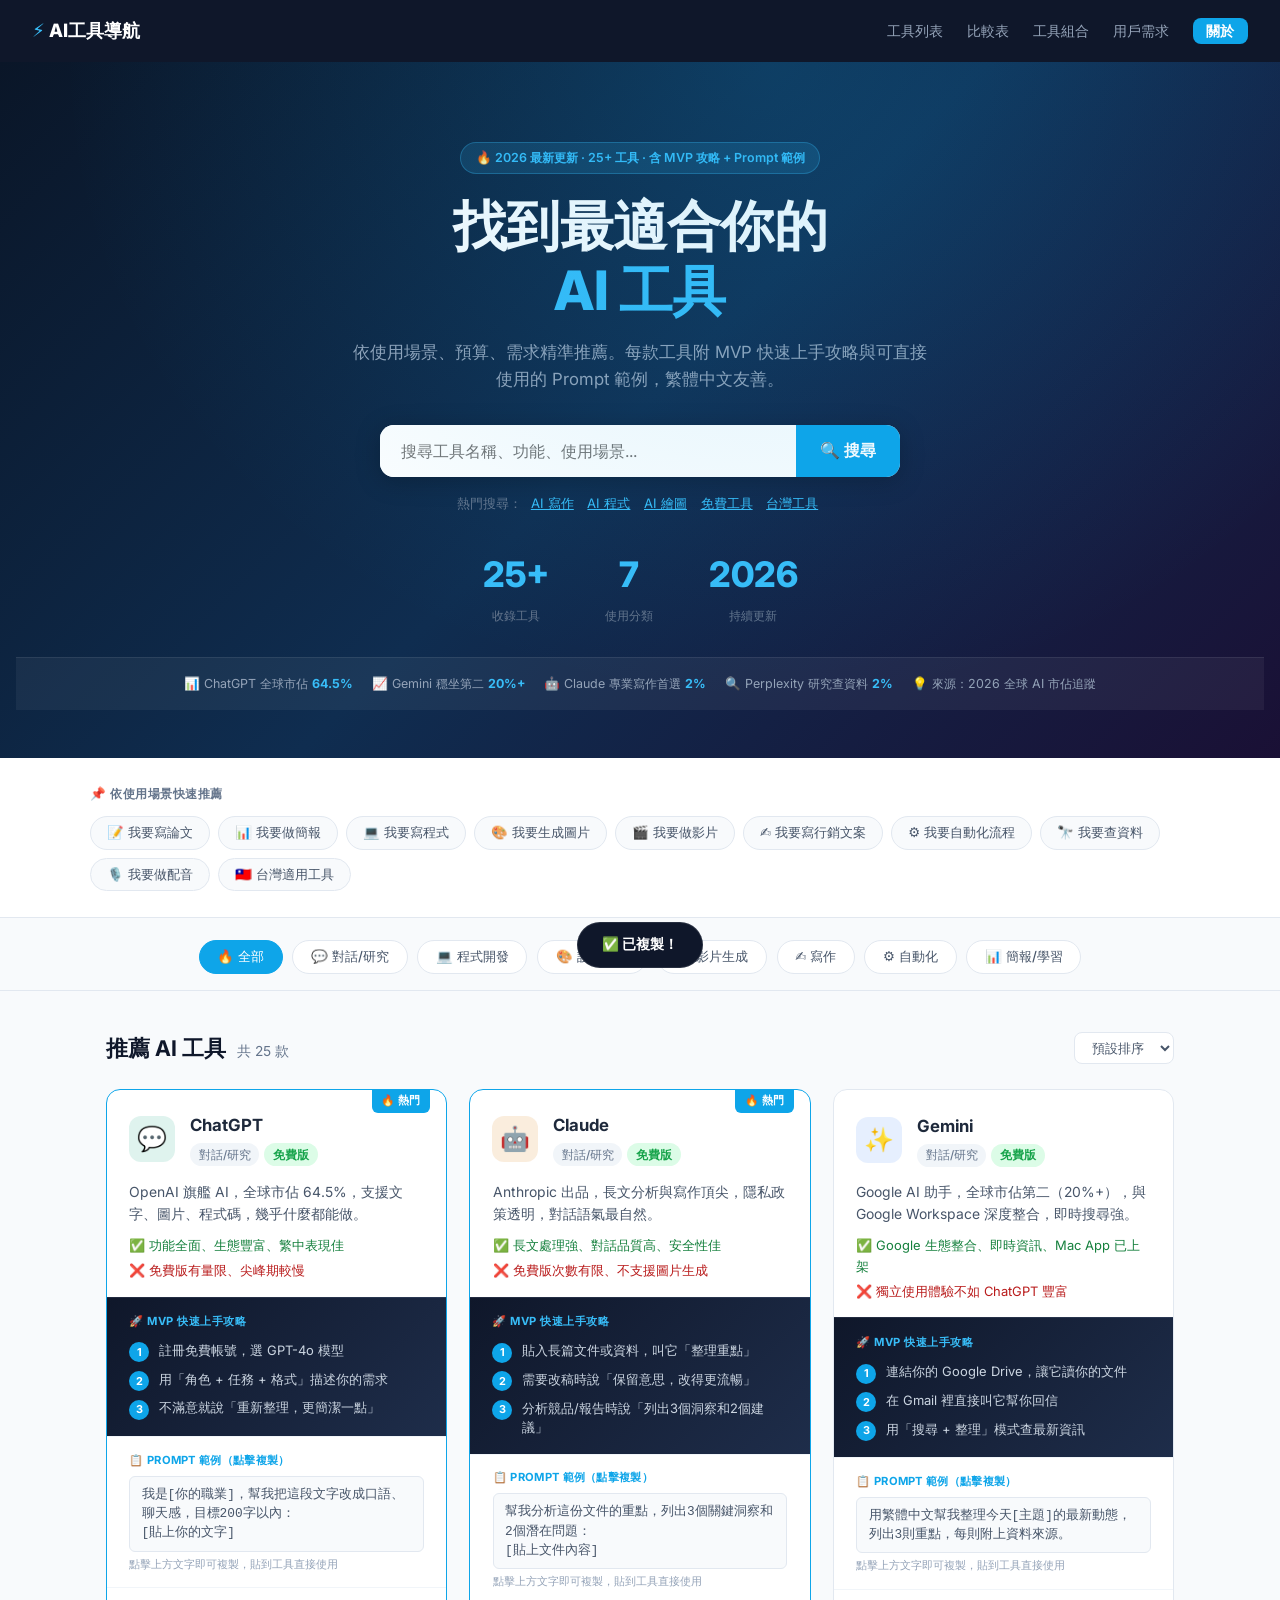
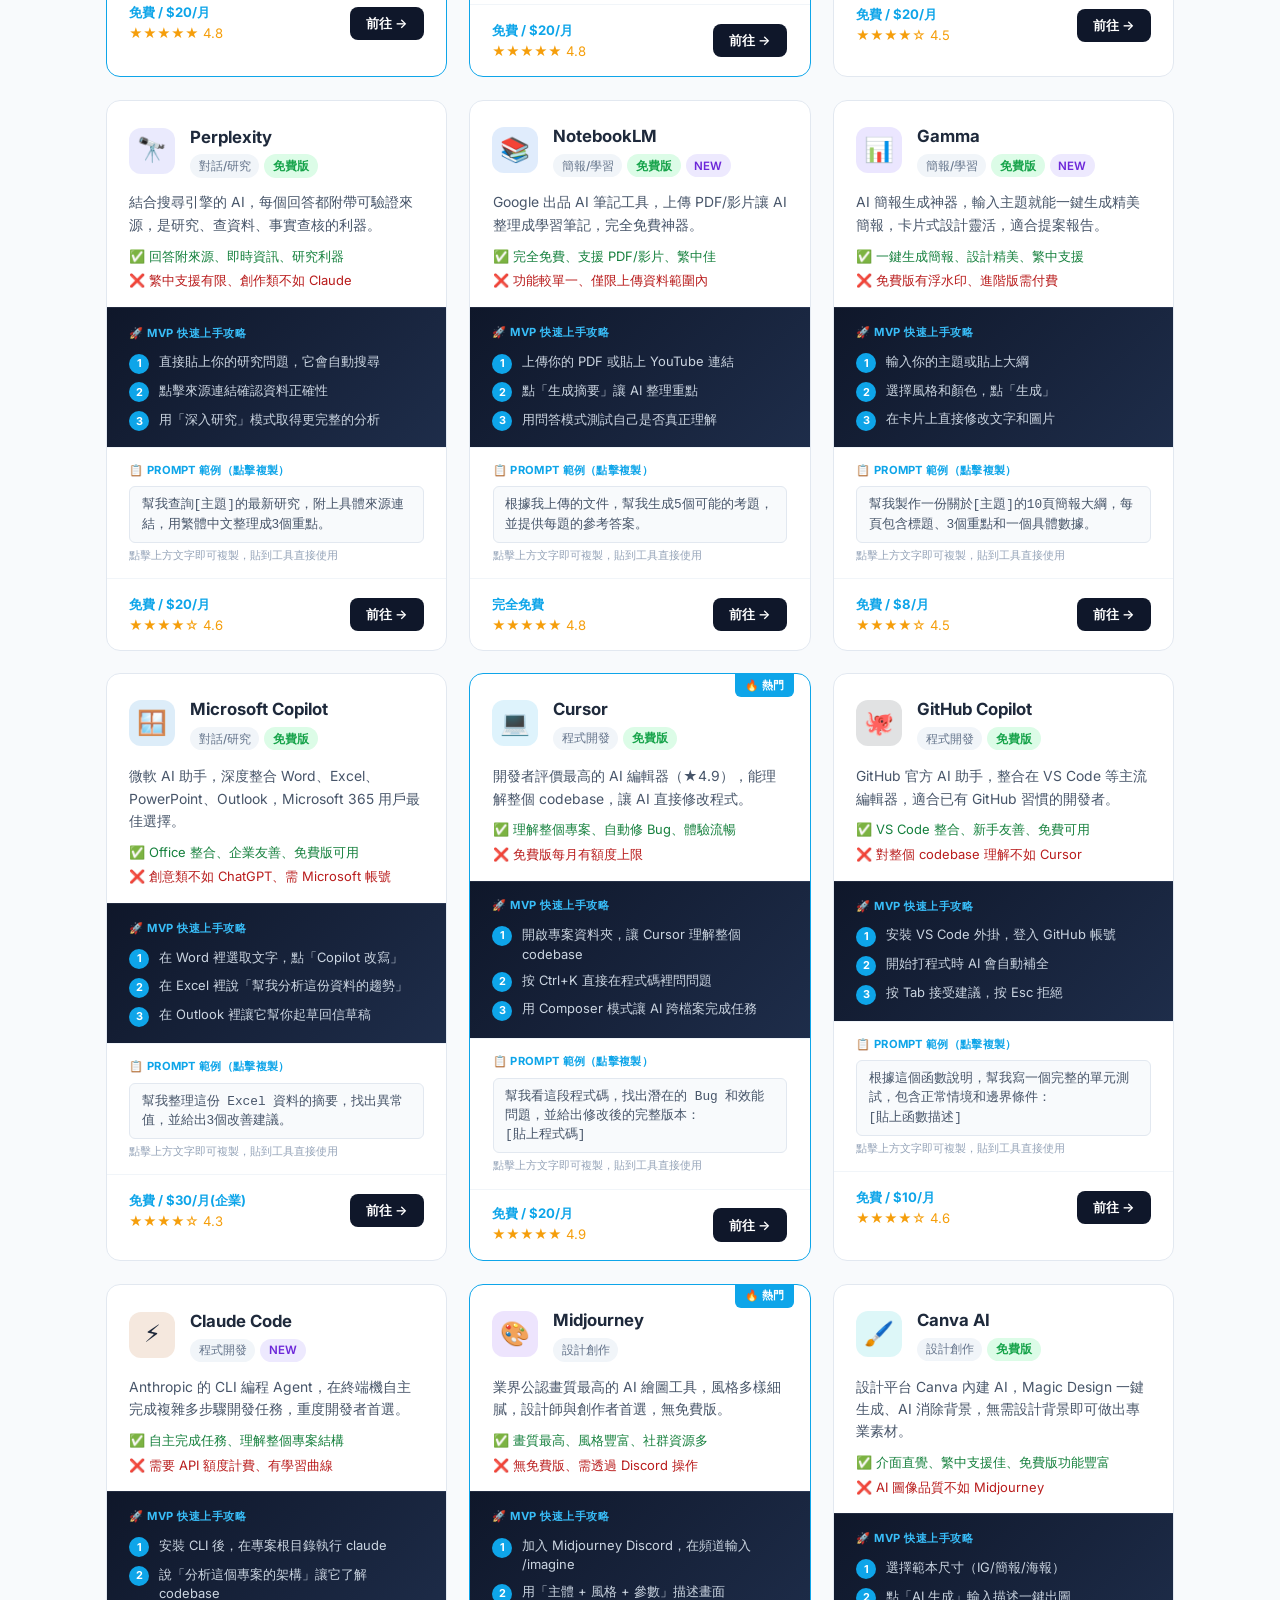
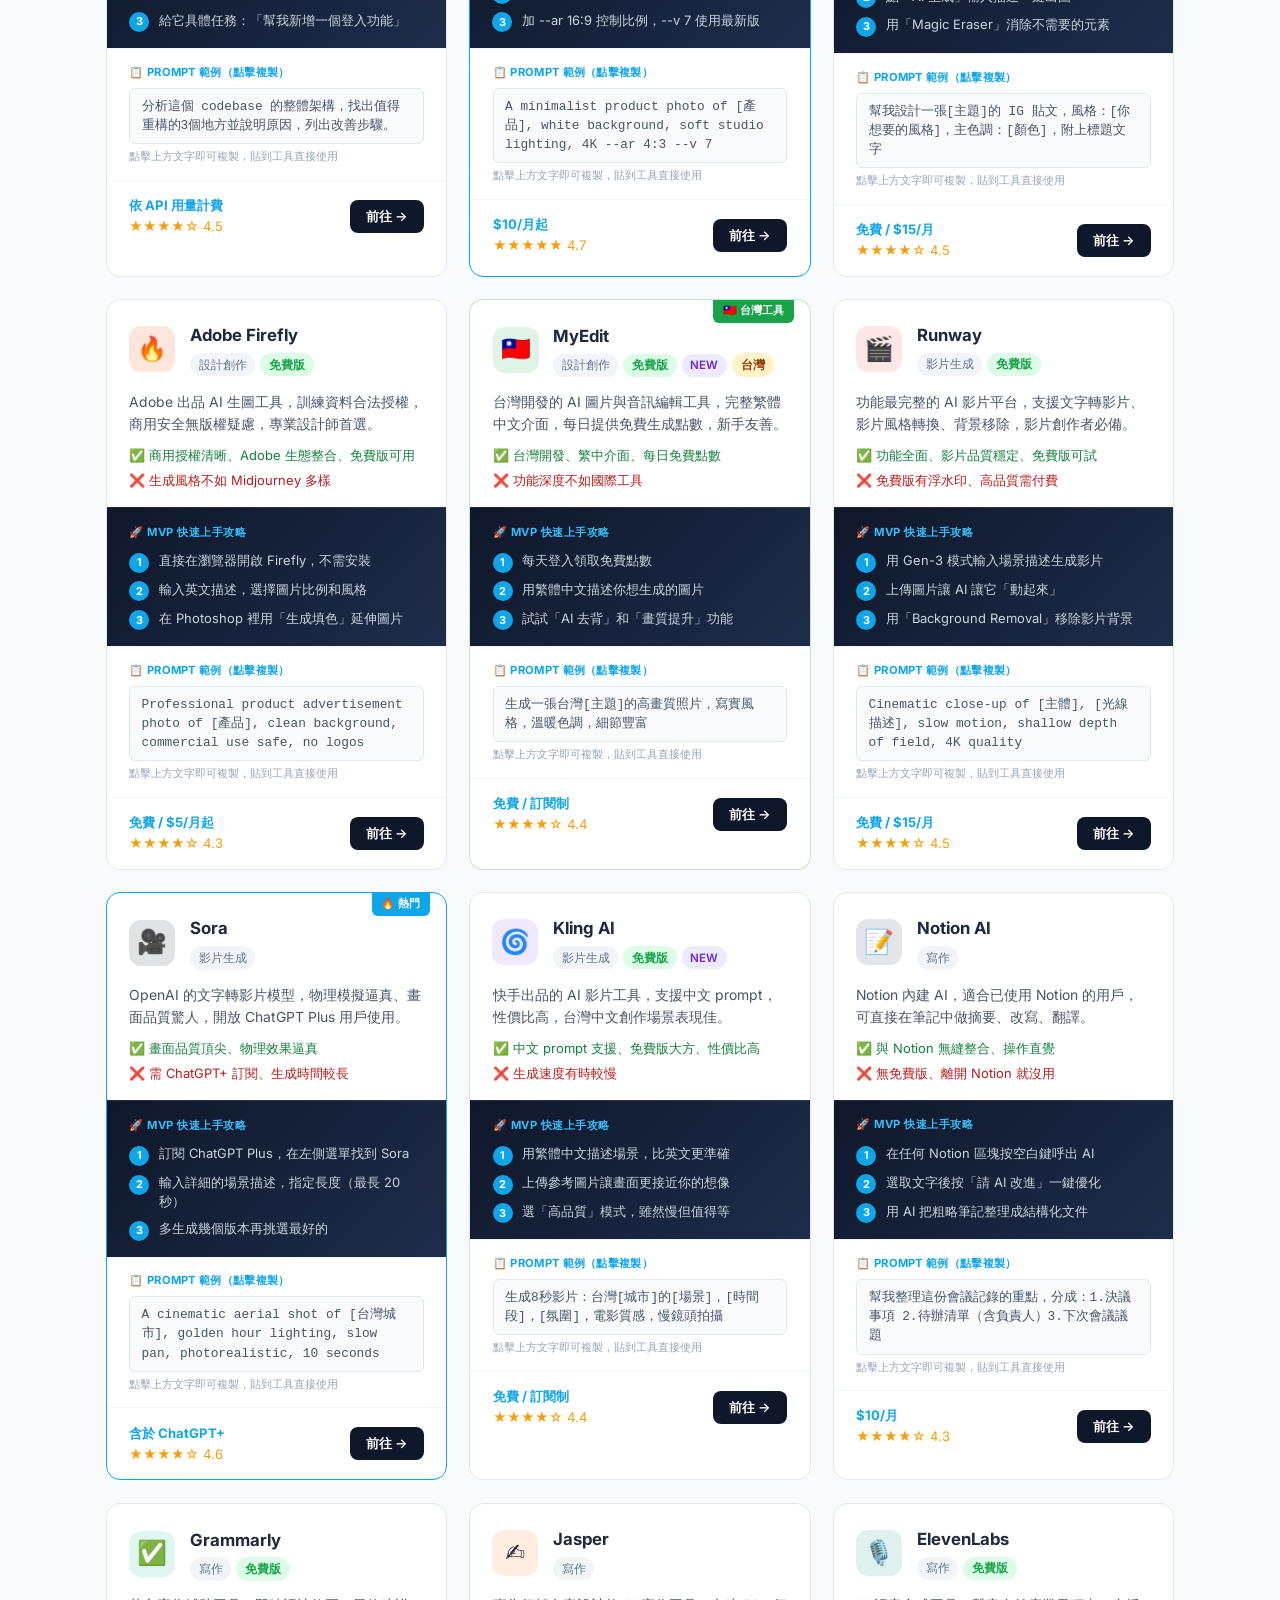
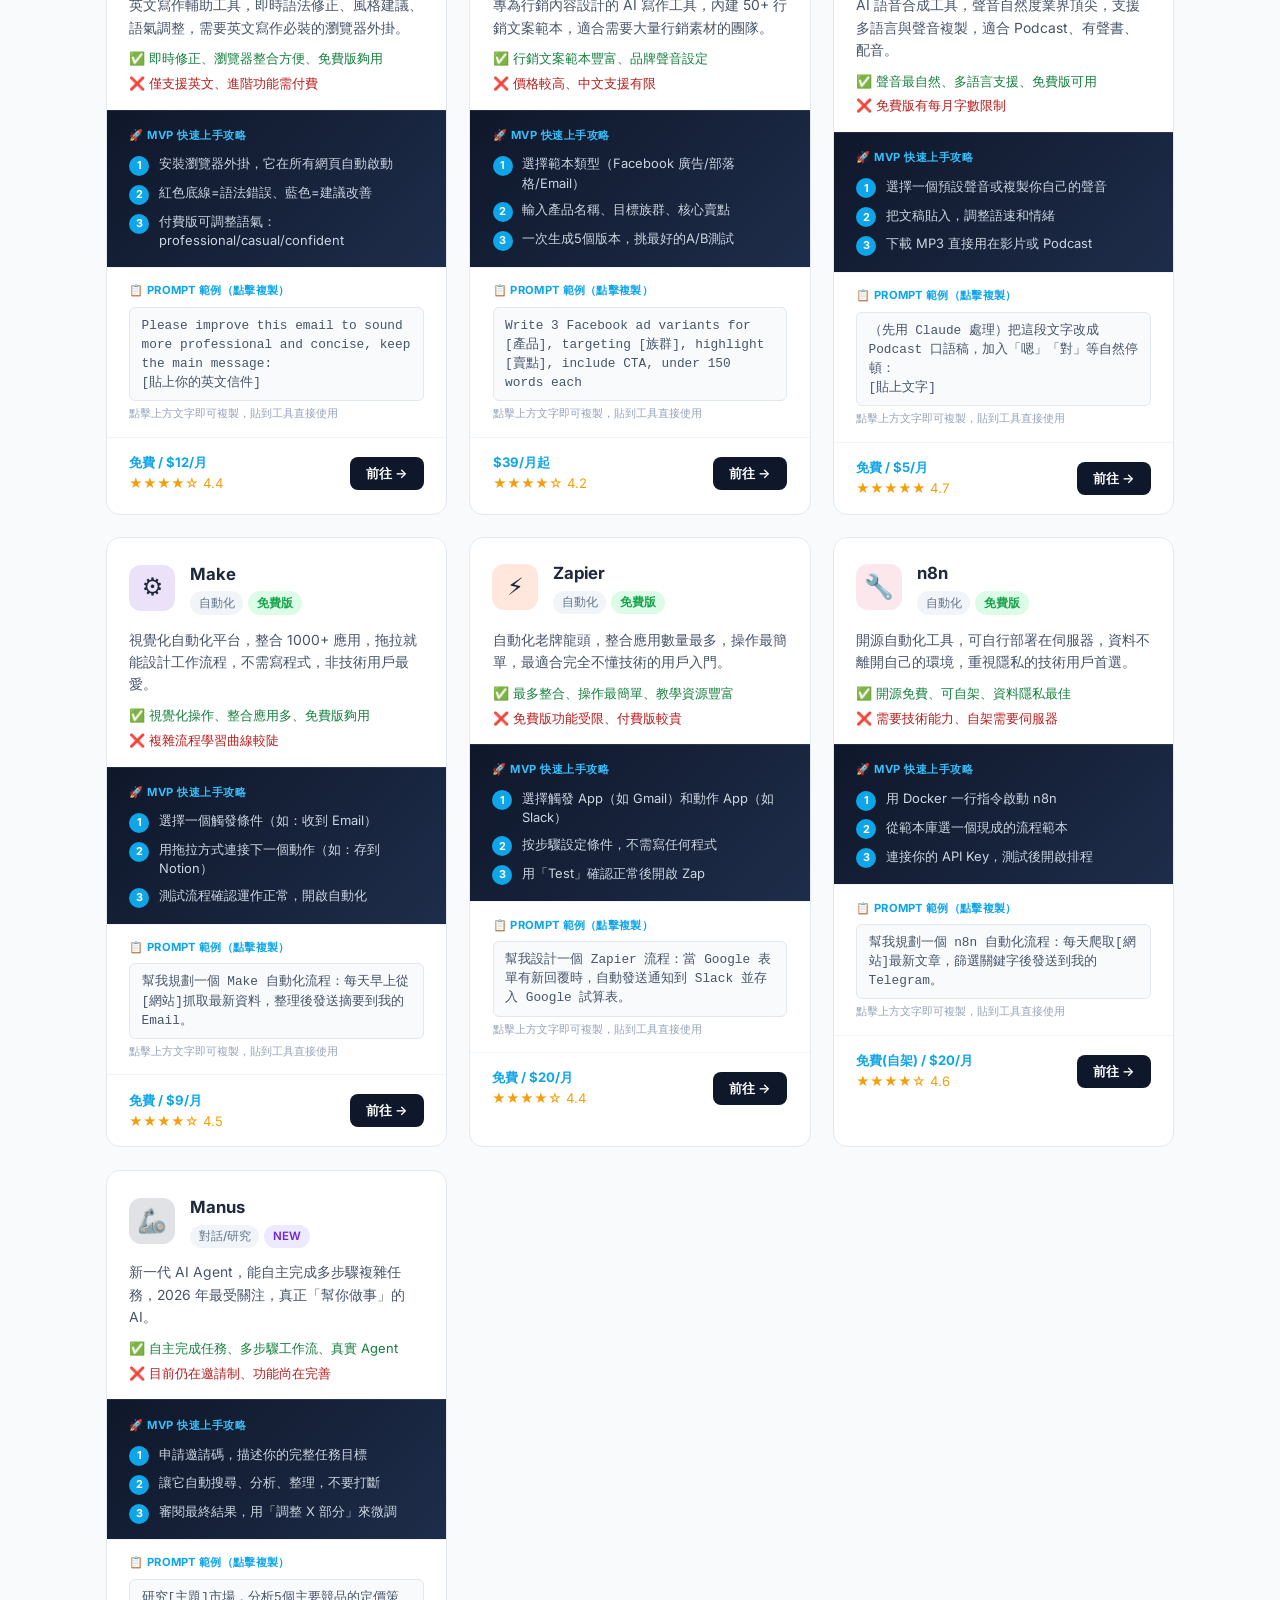
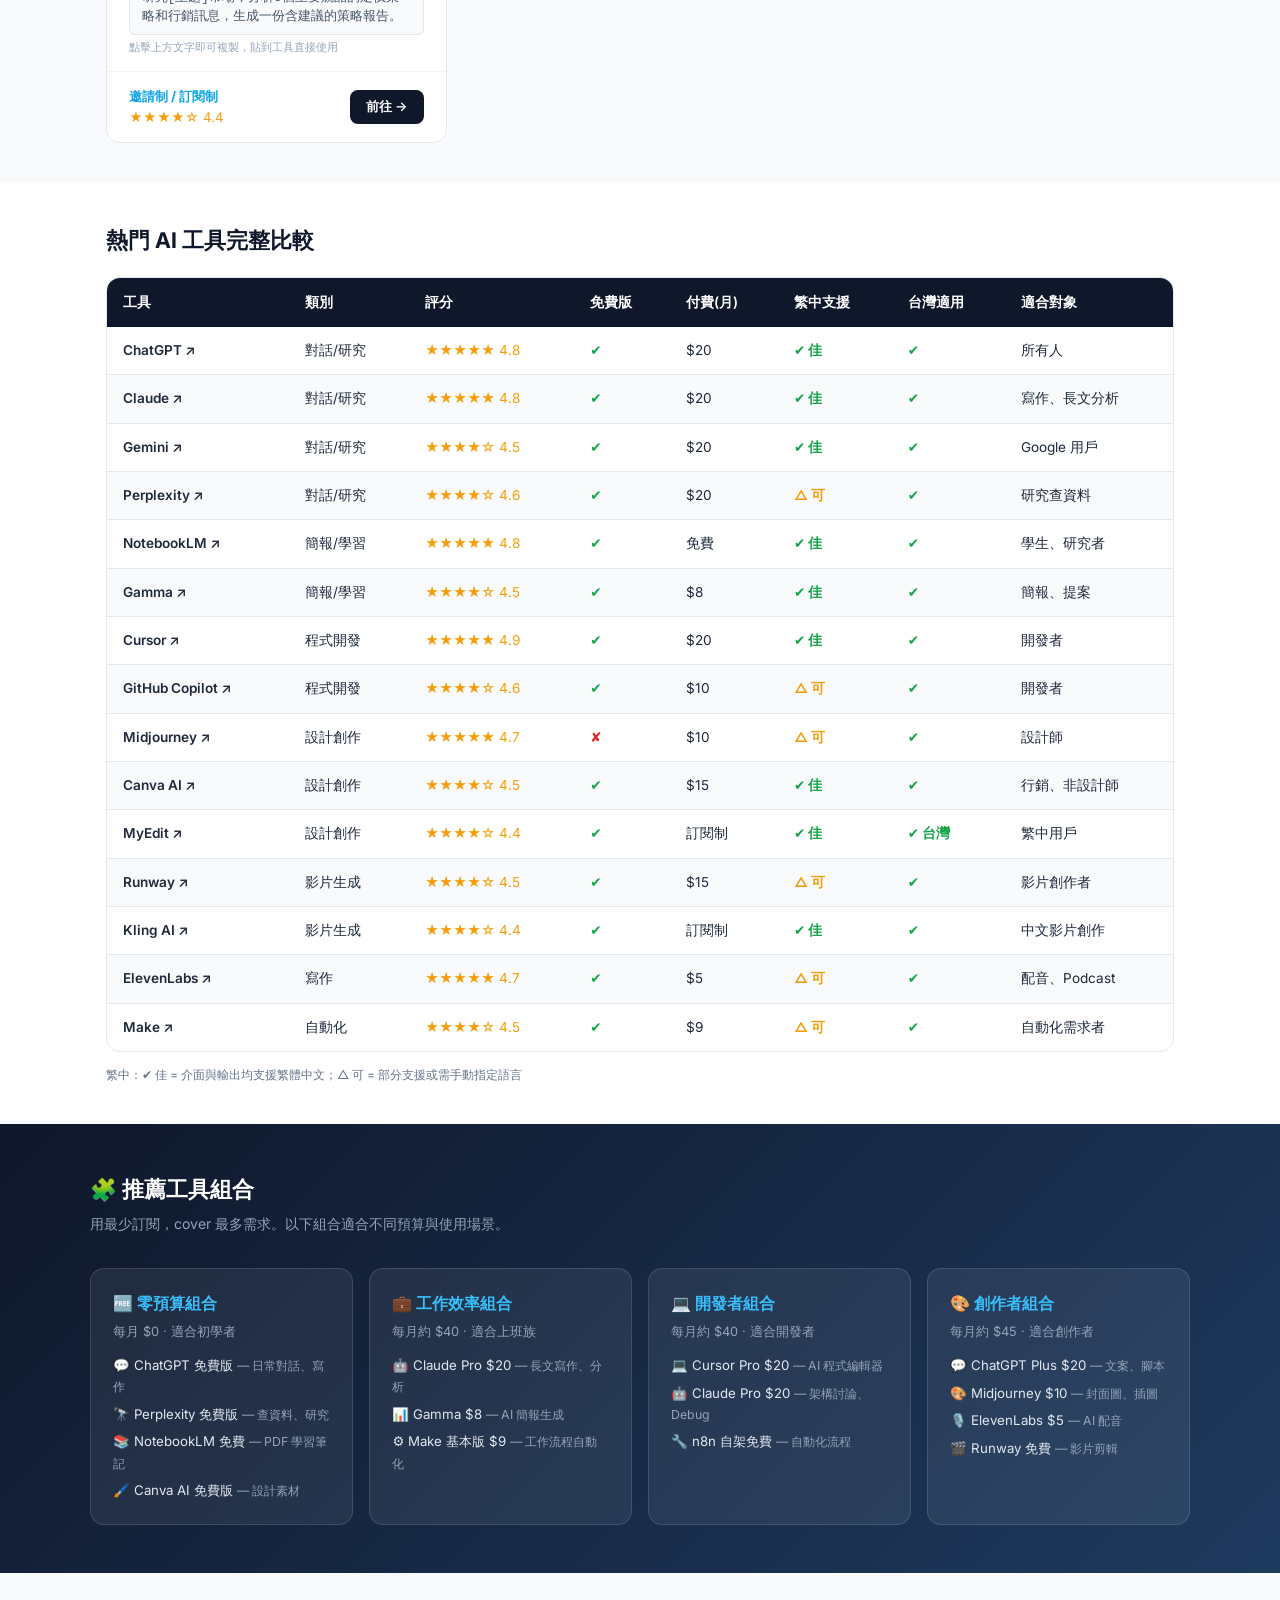
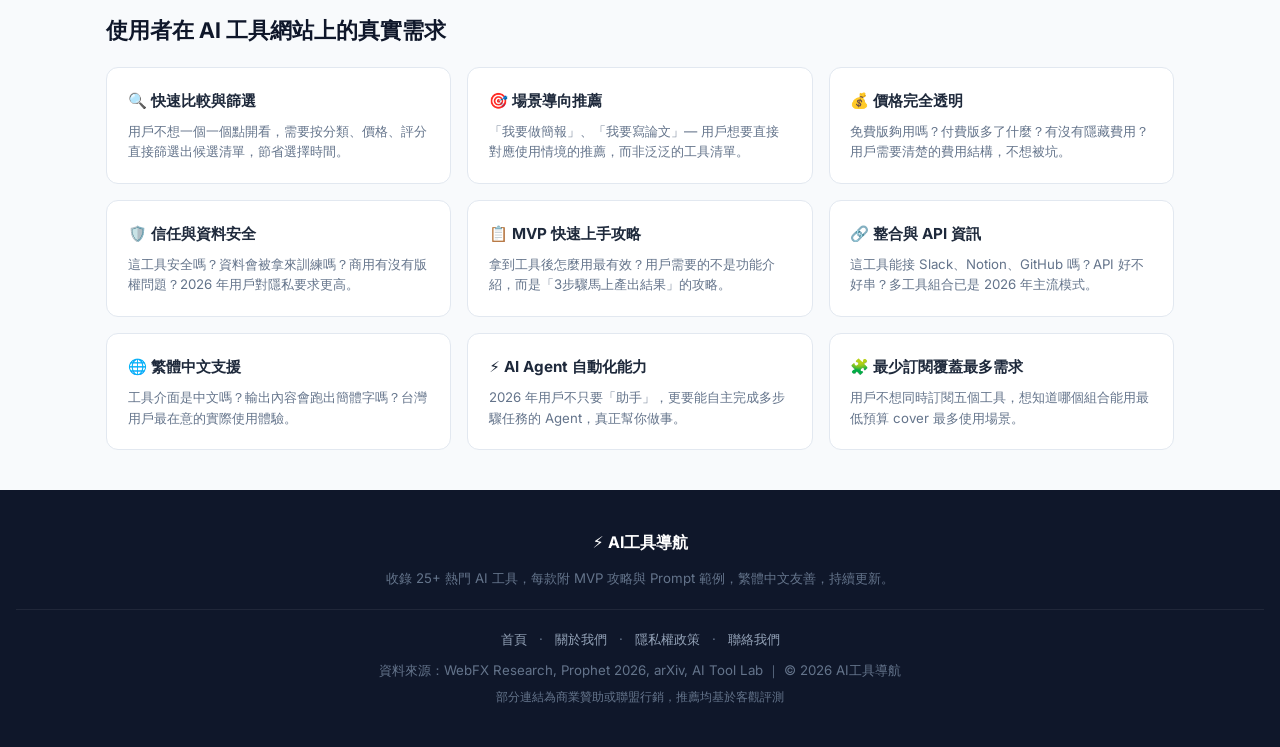
==== commit fd315cf8: "Revert "redesign: KLING AI風格 - 極簡、大留白、乾淨卡片" This reverts commit 734e2cf4ae7d603a5fb6d39b08ead9a54a64" ====
--- a/index.html
+++ b/index.html
@@ -14,277 +14,172 @@
   <link rel="preconnect" href="https://fonts.googleapis.com">
   <link href="https://fonts.googleapis.com/css2?family=Inter:wght@400;500;600;700;800&display=swap" rel="stylesheet">
   <style>
-    * { margin: 0; padding: 0; box-sizing: border-box; }
-    html { scroll-behavior: smooth; }
-    body {
-      font-family: 'Inter', -apple-system, BlinkMacSystemFont, sans-serif;
-      background: #fff;
-      color: #1d1d1f;
-      line-height: 1.6;
-      -webkit-font-smoothing: antialiased;
+    :root {
+      --navy:#0f172a; --blue:#0ea5e9; --blue-light:#38bdf8;
+      --green:#16a34a; --red:#dc2626; --amber:#f59e0b;
+      --gray-50:#f8fafc; --gray-100:#f1f5f9; --gray-200:#e2e8f0;
+      --gray-400:#94a3b8; --gray-500:#64748b; --gray-600:#475569; --gray-900:#1e293b;
+      --radius:14px; --shadow:0 4px 20px rgba(0,0,0,.08); --shadow-hover:0 8px 32px rgba(0,0,0,.14);
     }
-
-    /* NAV - Kling style clean minimal */
-    nav {
-      position: fixed; top: 0; left: 0; right: 0; z-index: 100;
-      background: rgba(255,255,255,.8);
-      backdrop-filter: blur(20px);
-      -webkit-backdrop-filter: blur(20px);
-      border-bottom: 1px solid rgba(0,0,0,.06);
-      padding: 0 32px;
-      display: flex; align-items: center; justify-content: space-between;
-      height: 56px;
-    }
-    .nav-logo { font-weight: 700; font-size: 1.05rem; color: #1d1d1f; text-decoration: none; letter-spacing: -.3px; }
-    .nav-logo span { color: #0071e3; }
-    .nav-links { display: flex; gap: 24px; list-style: none; }
-    .nav-links a { color: #6e6e73; text-decoration: none; font-size: .82rem; font-weight: 500; transition: color .2s; }
-    .nav-links a:hover { color: #1d1d1f; }
-    .nav-cta { background: #0071e3; color: #fff !important; padding: 6px 18px; border-radius: 20px; font-weight: 600 !important; font-size: .82rem !important; }
-
-    /* HERO - inspired by Kling */
-    .hero {
-      padding: 120px 24px 60px;
-      text-align: center;
-      background: linear-gradient(180deg, #f5f5f7 0%, #fff 100%);
-      position: relative;
-    }
-    .hero-badge {
-      display: inline-block;
-      background: rgba(0,113,227,.08);
-      color: #0071e3;
-      font-size: .78rem;
-      font-weight: 600;
-      padding: 4px 14px;
-      border-radius: 100px;
-      margin-bottom: 20px;
-      border: 1px solid rgba(0,113,227,.15);
-    }
-    .hero h1 {
-      font-size: clamp(2.4rem, 5vw, 3.8rem);
-      font-weight: 700;
-      letter-spacing: -.6px;
-      line-height: 1.1;
-      color: #1d1d1f;
-      margin-bottom: 16px;
-    }
-    .hero h1 span { color: #0071e3; }
-    .hero p {
-      color: #6e6e73;
-      font-size: 1.1rem;
-      max-width: 560px;
-      margin: 0 auto 28px;
-    }
-    .search-bar {
-      display: flex;
-      max-width: 520px;
-      margin: 0 auto 16px;
-      background: #fff;
-      border-radius: 16px;
-      overflow: hidden;
-      box-shadow: 0 2px 20px rgba(0,0,0,.06);
-      border: 1px solid #e8e8ed;
-    }
-    .search-bar input {
-      flex: 1; border: none; padding: 14px 18px; font-size: .95rem;
-      outline: none; font-family: inherit; color: #1d1d1f;
-    }
-    .search-bar button {
-      background: #0071e3; color: #fff; border: none;
-      padding: 14px 24px; cursor: pointer; font-size: .95rem;
-      font-weight: 600; font-family: inherit;
-    }
-    .search-bar button:hover { background: #0062c4; }
-    .hero-hint { color: #6e6e73; font-size: .82rem; margin-bottom: 32px; }
-    .hero-hint span { color: #0071e3; cursor: pointer; margin: 0 4px; font-weight: 500; }
-    .stats { display: flex; justify-content: center; gap: 40px; margin-top: 8px; }
-    .stat-num { font-size: 2rem; font-weight: 700; color: #1d1d1f; }
-    .stat-label { font-size: .8rem; color: #6e6e73; margin-top: 2px; }
-
-    /* MARKET BAR */
-    .market-bar {
-      background: #f5f5f7;
-      border-top: 1px solid #e8e8ed;
-      padding: 14px 24px;
-      display: flex; flex-wrap: wrap; gap: 20px;
-      justify-content: center; align-items: center;
-    }
-    .market-item { color: #6e6e73; font-size: .8rem; }
-    .market-item strong { color: #1d1d1f; }
+    *{box-sizing:border-box;margin:0;padding:0;}
+    html{scroll-behavior:smooth;}
+    body{font-family:'Inter',system-ui,sans-serif;background:var(--gray-50);color:var(--gray-900);line-height:1.6;}
+
+    /* NAV */
+    nav{background:var(--navy);padding:0 2rem;display:flex;align-items:center;justify-content:space-between;height:62px;position:sticky;top:0;z-index:200;}
+    .nav-logo{color:#fff;font-size:1.15rem;font-weight:800;text-decoration:none;}
+    .nav-logo span{color:var(--blue-light);}
+    .nav-links{display:flex;gap:1.5rem;list-style:none;}
+    .nav-links a{color:var(--gray-400);text-decoration:none;font-size:.85rem;font-weight:500;transition:color .2s;}
+    .nav-links a:hover{color:#fff;}
+    .nav-cta{background:var(--blue);color:#fff !important;padding:.3rem .85rem;border-radius:8px;font-weight:600 !important;}
+
+    /* HERO */
+    .hero{background:linear-gradient(135deg,#0a1628 0%,#0f2d50 50%,#1a1035 100%);color:#fff;text-align:center;padding:5rem 1rem 3rem;position:relative;overflow:hidden;}
+    .hero::before{content:'';position:absolute;inset:0;background:radial-gradient(ellipse at 60% 0%,rgba(14,165,233,.18) 0%,transparent 65%);pointer-events:none;}
+    .hero-badge{display:inline-block;background:rgba(56,189,248,.15);border:1px solid rgba(56,189,248,.3);color:var(--blue-light);font-size:.78rem;font-weight:600;padding:.3rem .9rem;border-radius:999px;margin-bottom:1.2rem;}
+    .hero h1{font-size:clamp(2rem,5vw,3.4rem);font-weight:800;margin-bottom:1rem;letter-spacing:-.5px;line-height:1.2;}
+    .hero h1 span{color:var(--blue-light);}
+    .hero p{color:var(--gray-400);font-size:1.05rem;max-width:580px;margin:0 auto 2rem;}
+    .search-bar{display:flex;max-width:520px;margin:0 auto 1rem;background:#fff;border-radius:14px;overflow:hidden;box-shadow:0 4px 24px rgba(0,0,0,.25);}
+    .search-bar input{flex:1;border:none;padding:.95rem 1.3rem;font-size:1rem;outline:none;color:var(--gray-900);font-family:inherit;}
+    .search-bar button{background:var(--blue);color:#fff;border:none;padding:.95rem 1.5rem;cursor:pointer;font-size:1rem;font-weight:600;font-family:inherit;transition:background .2s;}
+    .search-bar button:hover{background:#0284c7;}
+    .hero-hint{color:var(--gray-500);font-size:.82rem;margin-bottom:2rem;}
+    .hero-hint span{color:var(--blue-light);cursor:pointer;text-decoration:underline;margin:0 .3rem;}
+    .stats{display:flex;justify-content:center;gap:3.5rem;margin-top:.5rem;}
+    .stat-num{font-size:2.2rem;font-weight:800;color:var(--blue-light);}
+    .stat-label{font-size:.75rem;color:var(--gray-500);margin-top:.2rem;}
+    .market-bar{background:rgba(255,255,255,.05);border-top:1px solid rgba(255,255,255,.08);padding:1rem 2rem;display:flex;flex-wrap:wrap;gap:1.2rem;justify-content:center;align-items:center;margin-top:2rem;}
+    .market-item{color:var(--gray-400);font-size:.78rem;}
+    .market-item strong{color:var(--blue-light);}
 
     /* SCENARIO */
-    .scenario-section { background: #fff; border-bottom: 1px solid #e8e8ed; padding: 20px 24px; }
-    .scenario-inner { max-width: 1100px; margin: 0 auto; }
-    .scenario-label { font-size: .78rem; color: #6e6e73; font-weight: 600; margin-bottom: 10px; letter-spacing: .5px; }
-    .scenario-btns { display: flex; flex-wrap: wrap; gap: 8px; }
-    .scenario-btn {
-      padding: 6px 16px; border-radius: 100px; border: 1px solid #e8e8ed;
-      background: #fff; cursor: pointer; font-size: .83rem; color: #6e6e73;
-      transition: all .2s; font-family: inherit; font-weight: 500;
-    }
-    .scenario-btn:hover, .scenario-btn.active { background: #1d1d1f; color: #fff; border-color: #1d1d1f; }
+    .scenario-section{background:#fff;border-bottom:1px solid var(--gray-200);padding:1.6rem 1rem;}
+    .scenario-inner{max-width:1100px;margin:0 auto;}
+    .scenario-label{font-size:.78rem;color:var(--gray-500);font-weight:600;margin-bottom:.8rem;text-transform:uppercase;letter-spacing:.5px;}
+    .scenario-btns{display:flex;flex-wrap:wrap;gap:.5rem;}
+    .scenario-btn{padding:.42rem 1rem;border-radius:999px;border:1.5px solid var(--gray-200);background:var(--gray-50);cursor:pointer;font-size:.83rem;color:var(--gray-600);transition:all .2s;font-family:inherit;font-weight:500;}
+    .scenario-btn:hover,.scenario-btn.active{background:var(--navy);color:#fff;border-color:var(--navy);}
 
     /* FILTERS */
-    .filters {
-      display: flex; flex-wrap: wrap; gap: 8px; justify-content: center;
-      padding: 16px 24px; background: #fff; border-bottom: 1px solid #e8e8ed;
-    }
-    .filter-btn {
-      padding: 6px 16px; border-radius: 100px; border: 1px solid #e8e8ed;
-      background: #fff; cursor: pointer; font-size: .83rem; color: #6e6e73;
-      transition: all .2s; font-family: inherit; font-weight: 500;
-    }
-    .filter-btn.active, .filter-btn:hover { background: #0071e3; color: #fff; border-color: #0071e3; }
-
-    /* TOOLS SECTION */
-    .section { max-width: 1100px; margin: 0 auto; padding: 48px 24px; }
-    .section-header { display: flex; align-items: center; justify-content: space-between; margin-bottom: 28px; flex-wrap: wrap; gap: 8px; }
-    .section-title { font-size: 1.4rem; font-weight: 700; color: #1d1d1f; letter-spacing: -.3px; }
-    .section-sub { font-size: .88rem; color: #6e6e73; font-weight: 400; margin-left: 6px; }
-    .sort-select {
-      padding: 6px 14px; border: 1px solid #e8e8ed; border-radius: 10px;
-      font-size: .83rem; color: #6e6e73; background: #fff; cursor: pointer; font-family: inherit;
-    }
-    .tools-grid { display: grid; grid-template-columns: repeat(auto-fill, minmax(340px, 1fr)); gap: 20px; }
-
-    /* CARD - inspired by KLING: clean, white, subtle shadow */
-    .tool-card {
-      background: #fff;
-      border-radius: 18px;
-      border: 1px solid #e8e8ed;
-      transition: all .3s ease;
-      position: relative;
-      overflow: hidden;
-    }
-    .tool-card:hover {
-      box-shadow: 0 8px 40px rgba(0,0,0,.08);
-      border-color: #d2d2d7;
-      transform: translateY(-2px);
-    }
-    .tool-card.featured { border-color: #0071e3; }
-    .tool-card.tw-local { border-color: #16a34a55; }
-    .card-top { padding: 24px 24px 16px; }
-    .featured-badge { position: absolute; top: 12px; right: 12px; background: #0071e3; color: #fff; font-size: .68rem; font-weight: 700; padding: 3px 10px; border-radius: 100px; }
-    .tw-badge-top { position: absolute; top: 12px; right: 12px; background: #16a34a; color: #fff; font-size: .68rem; font-weight: 700; padding: 3px 10px; border-radius: 100px; }
-    .tool-header { display: flex; align-items: center; gap: 12px; margin-bottom: 12px; }
-    .tool-icon { width: 44px; height: 44px; border-radius: 12px; display: flex; align-items: center; justify-content: center; font-size: 1.4rem; flex-shrink: 0; }
-    .tool-name { font-weight: 700; font-size: 1rem; }
-    .tool-badges { display: flex; gap: 4px; flex-wrap: wrap; margin-top: 3px; }
-    .tool-tag { font-size: .7rem; color: #6e6e73; background: #f5f5f7; padding: 2px 10px; border-radius: 100px; font-weight: 500; }
-    .badge-free { background: #e8f5e9; color: #16a34a; font-size: .7rem; padding: 2px 10px; border-radius: 100px; font-weight: 600; }
-    .badge-new { background: #ede9fe; color: #6d28d9; font-size: .7rem; padding: 2px 10px; border-radius: 100px; font-weight: 600; }
-    .badge-tw { background: #fef3c7; color: #92400e; font-size: .7rem; padding: 2px 10px; border-radius: 100px; font-weight: 600; }
-    .tool-desc { font-size: .88rem; color: #6e6e73; line-height: 1.6; margin-bottom: 8px; }
-    .tool-pros { font-size: .82rem; color: #16a34a; margin-bottom: 4px; }
-    .tool-cons { font-size: .82rem; color: #dc2626; margin-bottom: 0; }
-
-    /* MVP - inline inside card, no dark section */
-    .mvp-section { padding: 0 24px 12px; }
-    .mvp-label { font-size: .7rem; color: #0071e3; font-weight: 700; margin-bottom: 8px; letter-spacing: .3px; display: flex; align-items: center; gap: 4px; }
-    .mvp-steps { display: flex; flex-direction: column; gap: 4px; }
-    .mvp-step { display: flex; align-items: flex-start; gap: 8px; }
-    .mvp-num {
-      width: 18px; height: 18px; border-radius: 50%;
-      font-size: .65rem; font-weight: 700; display: flex;
-      align-items: center; justify-content: center; flex-shrink: 0; margin-top: 2px;
-    }
-    .mvp-text { font-size: .82rem; color: #6e6e73; line-height: 1.5; }
-
-    /* PROMPT */
-    .prompt-section { padding: 0 24px 12px; }
-    .prompt-label { font-size: .7rem; color: #0071e3; font-weight: 700; margin-bottom: 6px; letter-spacing: .3px; }
-    .prompt-text {
-      font-size: .8rem; color: #6e6e73; font-family: monospace; line-height: 1.5;
-      background: #f5f5f7; border-radius: 10px; padding: 8px 12px;
-      cursor: pointer; border: 1px solid #e8e8ed; transition: border-color .2s;
-    }
-    .prompt-text:hover { border-color: #0071e3; }
-    .copy-hint { font-size: .68rem; color: #a1a1a6; margin-top: 4px; }
+    .filters{display:flex;flex-wrap:wrap;gap:.6rem;justify-content:center;padding:1.4rem 1rem 1rem;background:var(--gray-50);border-bottom:1px solid var(--gray-200);}
+    .filter-btn{padding:.42rem 1.1rem;border-radius:999px;border:1.5px solid var(--gray-200);background:#fff;cursor:pointer;font-size:.83rem;color:var(--gray-600);transition:all .2s;font-family:inherit;font-weight:500;}
+    .filter-btn.active,.filter-btn:hover{background:var(--blue);color:#fff;border-color:var(--blue);}
+
+    /* TOOLS */
+    .section{max-width:1100px;margin:0 auto;padding:2.5rem 1rem;}
+    .section-header{display:flex;align-items:center;justify-content:space-between;margin-bottom:1.5rem;flex-wrap:wrap;gap:.5rem;}
+    .section-title{font-size:1.35rem;font-weight:700;color:var(--navy);}
+    .section-sub{font-size:.86rem;color:var(--gray-500);font-weight:400;margin-left:.4rem;}
+    .sort-select{padding:.38rem .8rem;border:1.5px solid var(--gray-200);border-radius:8px;font-size:.83rem;color:var(--gray-600);background:#fff;cursor:pointer;font-family:inherit;}
+    .tools-grid{display:grid;grid-template-columns:repeat(auto-fill,minmax(320px,1fr));gap:1.4rem;}
+
+    /* CARD */
+    .tool-card{background:#fff;border-radius:var(--radius);border:1px solid var(--gray-200);transition:transform .2s,box-shadow .2s,border-color .2s;position:relative;overflow:hidden;}
+    .tool-card:hover{transform:translateY(-4px);box-shadow:var(--shadow-hover);border-color:var(--blue-light);}
+    .tool-card.featured{border-color:var(--blue);}
+    .tool-card.tw-local{border-color:#16a34a44;}
+    .card-top{padding:1.4rem 1.4rem 1rem;}
+    .featured-badge{position:absolute;top:-1px;right:1rem;background:var(--blue);color:#fff;font-size:.68rem;font-weight:700;padding:.2rem .6rem;border-radius:0 0 6px 6px;}
+    .tw-badge-top{position:absolute;top:-1px;right:1rem;background:var(--green);color:#fff;font-size:.68rem;font-weight:700;padding:.2rem .6rem;border-radius:0 0 6px 6px;}
+    .tool-header{display:flex;align-items:center;gap:.9rem;margin-bottom:.9rem;}
+    .tool-icon{width:46px;height:46px;border-radius:12px;display:flex;align-items:center;justify-content:center;font-size:1.5rem;flex-shrink:0;}
+    .tool-name{font-weight:700;font-size:1.05rem;}
+    .tool-badges{display:flex;gap:.3rem;flex-wrap:wrap;margin-top:.25rem;}
+    .tool-tag{font-size:.72rem;color:var(--gray-500);background:var(--gray-100);padding:.15rem .55rem;border-radius:999px;font-weight:500;}
+    .badge-free{background:#dcfce7;color:var(--green);font-size:.72rem;padding:.15rem .55rem;border-radius:999px;font-weight:600;}
+    .badge-new{background:#ede9fe;color:#6d28d9;font-size:.72rem;padding:.15rem .55rem;border-radius:999px;font-weight:600;}
+    .badge-tw{background:#fef3c7;color:#92400e;font-size:.72rem;padding:.15rem .55rem;border-radius:999px;font-weight:600;}
+    .tool-desc{font-size:.87rem;color:var(--gray-600);line-height:1.6;margin-bottom:.6rem;}
+    .tool-pros{font-size:.81rem;color:#15803d;margin-bottom:.25rem;}
+    .tool-cons{font-size:.81rem;color:#b91c1c;}
+
+    /* MVP SECTION */
+    .mvp-section{background:linear-gradient(135deg,#0f172a,#1e2d4a);padding:1rem 1.4rem;border-top:1px solid rgba(255,255,255,.06);}
+    .mvp-label{font-size:.7rem;color:var(--blue-light);font-weight:700;text-transform:uppercase;letter-spacing:.5px;margin-bottom:.6rem;display:flex;align-items:center;gap:.4rem;}
+    .mvp-steps{display:flex;flex-direction:column;gap:.45rem;}
+    .mvp-step{display:flex;align-items:flex-start;gap:.6rem;}
+    .mvp-num{width:20px;height:20px;background:var(--blue);color:#fff;border-radius:50%;font-size:.68rem;font-weight:700;display:flex;align-items:center;justify-content:center;flex-shrink:0;margin-top:.1rem;}
+    .mvp-text{font-size:.81rem;color:#cbd5e1;line-height:1.5;}
+    .mvp-text strong{color:#fff;}
+
+    /* PROMPT SECTION */
+    .prompt-section{padding:.9rem 1.4rem;border-top:1px solid var(--gray-100);}
+    .prompt-label{font-size:.7rem;color:var(--blue);font-weight:700;text-transform:uppercase;letter-spacing:.3px;margin-bottom:.4rem;}
+    .prompt-text{font-size:.8rem;color:var(--gray-600);font-family:monospace;line-height:1.5;background:var(--gray-50);border-radius:6px;padding:.5rem .7rem;cursor:pointer;border:1px solid var(--gray-200);transition:border-color .2s;}
+    .prompt-text:hover{border-color:var(--blue);color:var(--blue);}
+    .copy-hint{font-size:.67rem;color:var(--gray-400);margin-top:.25rem;}
 
     /* CARD FOOTER */
-    .card-footer { display: flex; align-items: center; justify-content: space-between; padding: 12px 24px; border-top: 1px solid #f5f5f7; }
-    .tool-price { font-size: .82rem; color: #0071e3; font-weight: 700; }
-    .tool-rating { font-size: .82rem; color: #f59e0b; }
-    .tool-link {
-      font-size: .82rem; background: #1d1d1f; color: #fff;
-      padding: 6px 16px; border-radius: 100px; text-decoration: none;
-      transition: background .2s; font-weight: 600;
-    }
-    .tool-link:hover { background: #0071e3; }
-    .no-results { color: #6e6e73; padding: 40px; text-align: center; grid-column: 1/-1; }
+    .card-footer{display:flex;align-items:center;justify-content:space-between;padding:.9rem 1.4rem;border-top:1px solid var(--gray-100);}
+    .tool-price{font-size:.82rem;color:var(--blue);font-weight:700;}
+    .tool-rating{font-size:.82rem;color:var(--amber);}
+    .tool-link{font-size:.82rem;background:var(--navy);color:#fff;padding:.38rem 1rem;border-radius:8px;text-decoration:none;transition:background .2s;font-weight:600;}
+    .tool-link:hover{background:var(--blue);}
+    .no-results{color:var(--gray-400);padding:3rem;text-align:center;grid-column:1/-1;}
 
     /* SCENARIO RESULT */
-    .scenario-result { background: #f5f5f7; border-radius: 18px; padding: 20px; margin-bottom: 24px; display: none; border: 1px solid #e8e8ed; }
-    .scenario-result.show { display: block; }
-    .scenario-result h3 { font-size: 1rem; margin-bottom: 10px; color: #1d1d1f; }
-    .rec-tools { display: flex; flex-wrap: wrap; gap: 8px; }
-    .rec-tool { background: #fff; border: 1px solid #e8e8ed; color: #1d1d1f; padding: 6px 14px; border-radius: 100px; font-size: .82rem; font-weight: 600; cursor: pointer; transition: background .2s; }
-    .rec-tool:hover { background: #0071e3; color: #fff; border-color: #0071e3; }
+    .scenario-result{background:linear-gradient(135deg,#0f172a,#1e3a5f);color:#fff;border-radius:var(--radius);padding:1.5rem;margin-bottom:1.5rem;display:none;}
+    .scenario-result.show{display:block;}
+    .scenario-result h3{font-size:1rem;margin-bottom:.8rem;color:var(--blue-light);}
+    .rec-tools{display:flex;flex-wrap:wrap;gap:.5rem;}
+    .rec-tool{background:rgba(255,255,255,.1);border:1px solid rgba(255,255,255,.15);color:#fff;padding:.35rem .8rem;border-radius:8px;font-size:.84rem;font-weight:600;cursor:pointer;transition:background .2s;}
+    .rec-tool:hover{background:var(--blue);}
 
     /* COMPARE */
-    .compare-section { background: #f5f5f7; padding: 48px 24px; }
-    .compare-wrap { overflow-x: auto; border-radius: 18px; border: 1px solid #e8e8ed; background: #fff; }
-    table { width: 100%; border-collapse: collapse; font-size: .85rem; }
-    thead tr { background: #1d1d1f; color: #fff; }
-    th { padding: 12px 16px; text-align: left; font-weight: 600; white-space: nowrap; }
-    td { padding: 12px 16px; border-bottom: 1px solid #e8e8ed; }
-    td a { color: #1d1d1f; text-decoration: none; font-weight: 600; }
-    td a:hover { color: #0071e3; }
-    tr:last-child td { border-bottom: none; }
-    tr:nth-child(even) td { background: #fafafa; }
-    .free-yes { color: #16a34a; font-weight: 700; }
-    .free-no { color: #dc2626; font-weight: 700; }
-    .star { color: #f59e0b; }
-    .zh-yes { color: #16a34a; font-weight: 700; }
-    .zh-partial { color: #f59e0b; font-weight: 700; }
+    .compare-wrap{overflow-x:auto;border-radius:var(--radius);border:1px solid var(--gray-200);}
+    table{width:100%;border-collapse:collapse;font-size:.85rem;}
+    thead tr{background:var(--navy);color:#fff;}
+    th{padding:.85rem 1rem;text-align:left;font-weight:600;white-space:nowrap;}
+    td{padding:.8rem 1rem;border-bottom:1px solid var(--gray-200);}
+    td a{color:var(--gray-900);text-decoration:none;font-weight:600;}
+    td a:hover{color:var(--blue);}
+    tr:last-child td{border-bottom:none;}
+    tr:nth-child(even) td{background:var(--gray-50);}
+    .free-yes{color:var(--green);font-weight:700;}
+    .free-no{color:var(--red);font-weight:700;}
+    .star{color:var(--amber);}
+    .zh-yes{color:var(--green);font-weight:700;}
+    .zh-partial{color:var(--amber);font-weight:700;}
 
     /* NEEDS */
-    .needs-grid { display: grid; grid-template-columns: repeat(auto-fill, minmax(260px, 1fr)); gap: 12px; }
-    .need-card {
-      background: #fff; border-radius: 14px; padding: 20px;
-      border: 1px solid #e8e8ed; transition: box-shadow .2s;
-    }
-    .need-card:hover { box-shadow: 0 4px 24px rgba(0,0,0,.06); }
-    .need-card h4 { font-size: .92rem; margin-bottom: 6px; font-weight: 700; }
-    .need-card p { font-size: .83rem; color: #6e6e73; line-height: 1.55; }
+    .needs-grid{display:grid;grid-template-columns:repeat(auto-fill,minmax(260px,1fr));gap:1rem;}
+    .need-card{background:#fff;border-radius:12px;padding:1.3rem;border:1px solid var(--gray-200);transition:box-shadow .2s;}
+    .need-card:hover{box-shadow:var(--shadow);}
+    .need-card h4{font-size:.95rem;margin-bottom:.5rem;font-weight:700;}
+    .need-card p{font-size:.83rem;color:var(--gray-500);line-height:1.55;}
 
     /* BUNDLE */
-    .bundle-section { background: #1d1d1f; color: #fff; padding: 48px 24px; }
-    .bundle-inner { max-width: 1100px; margin: 0 auto; }
-    .bundle-title { font-size: 1.35rem; font-weight: 700; margin-bottom: 6px; }
-    .bundle-sub { color: #a1a1a6; font-size: .88rem; margin-bottom: 24px; }
-    .bundles { display: grid; grid-template-columns: repeat(auto-fill, minmax(250px, 1fr)); gap: 14px; }
-    .bundle-card { background: rgba(255,255,255,.06); border: 1px solid rgba(255,255,255,.1); border-radius: 18px; padding: 20px; }
-    .bundle-card h4 { font-size: 1rem; font-weight: 700; margin-bottom: 4px; color: #fff; }
-    .bundle-card .budget { font-size: .8rem; color: #a1a1a6; margin-bottom: 12px; }
-    .bundle-tools { display: flex; flex-direction: column; gap: 6px; }
-    .bundle-tool { font-size: .84rem; color: #e8e8ed; }
-    .bundle-tool span { color: #a1a1a6; font-size: .78rem; }
+    .bundle-section{background:linear-gradient(135deg,#0f172a,#1e3a5f);color:#fff;padding:3rem 1rem;}
+    .bundle-inner{max-width:1100px;margin:0 auto;}
+    .bundle-title{font-size:1.35rem;font-weight:700;margin-bottom:.4rem;}
+    .bundle-sub{color:var(--gray-400);font-size:.88rem;margin-bottom:2rem;}
+    .bundles{display:grid;grid-template-columns:repeat(auto-fill,minmax(260px,1fr));gap:1rem;}
+    .bundle-card{background:rgba(255,255,255,.07);border:1px solid rgba(255,255,255,.12);border-radius:var(--radius);padding:1.4rem;}
+    .bundle-card h4{font-size:1rem;font-weight:700;margin-bottom:.3rem;color:var(--blue-light);}
+    .bundle-card .budget{font-size:.8rem;color:var(--gray-400);margin-bottom:.8rem;}
+    .bundle-tools{display:flex;flex-direction:column;gap:.4rem;}
+    .bundle-tool{font-size:.83rem;color:#e2e8f0;}
+    .bundle-tool span{color:var(--gray-400);font-size:.77rem;}
 
     /* FOOTER */
-    footer { background: #1d1d1f; color: #a1a1a6; text-align: center; padding: 40px 24px; font-size: .84rem; }
-    footer a { color: #a1a1a6; text-decoration: none; margin: 0 6px; }
-    footer a:hover { color: #fff; }
-    .footer-divider { border: none; border-top: 1px solid rgba(255,255,255,.08); margin: 20px 0; }
+    footer{background:var(--navy);color:var(--gray-500);text-align:center;padding:2.5rem 1rem;font-size:.83rem;}
+    footer a{color:var(--gray-400);text-decoration:none;margin:0 .5rem;transition:color .2s;}
+    footer a:hover{color:#fff;}
+    .footer-divider{border:none;border-top:1px solid rgba(255,255,255,.07);margin:1.2rem 0;}
 
     /* TOAST */
-    .toast {
-      position: fixed; bottom: 24px; left: 50%; transform: translateX(-50%) translateY(120px);
-      background: #1d1d1f; color: #fff; padding: 10px 24px;
-      border-radius: 100px; font-size: .85rem; font-weight: 600;
-      transition: transform .3s cubic-bezier(.22,1,.36,1); z-index: 999;
-      box-shadow: 0 4px 24px rgba(0,0,0,.15);
-    }
-    .toast.show { transform: translateX(-50%) translateY(0); }
-
-    @keyframes fadeUp { from { opacity: 0; transform: translateY(12px); } to { opacity: 1; transform: translateY(0); } }
-    .tool-card { animation: fadeUp .4s ease both; }
-
-    @media (max-width: 640px) {
-      .stats { gap: 24px; }
-      .nav-links { display: none; }
-      .nav-links.mobile-show { display: flex; position: fixed; top: 56px; left: 0; right: 0; background: #fff; flex-direction: column; padding: 16px 24px; border-bottom: 1px solid #e8e8ed; }
-      .hero { padding: 100px 16px 40px; }
+    .toast{position:fixed;bottom:2rem;left:50%;transform:translateX(-50%) translateY(100px);background:var(--navy);color:#fff;padding:.7rem 1.5rem;border-radius:999px;font-size:.85rem;font-weight:600;transition:transform .3s;z-index:999;border:1px solid rgba(255,255,255,.1);}
+    .toast.show{transform:translateX(-50%) translateY(0);}
+
+    @keyframes fadeUp{from{opacity:0;transform:translateY(16px);}to{opacity:1;transform:translateY(0);}}
+    .tool-card{animation:fadeUp .35s ease both;}
+
+    @media(max-width:640px){
+      .stats{gap:2rem;} .nav-links{display:none;}
+      .hero{padding:3.5rem 1rem 2rem;} .bundles{grid-template-columns:1fr;}
+      .market-bar{gap:.8rem;}
     }
   </style>
 </head>
@@ -292,6 +187,7 @@
 
 <div class="toast" id="toast">✅ 已複製！</div>
 
+<!-- NAV -->
 <nav>
   <a class="nav-logo" href="/"><span>⚡</span> AI工具導航</a>
   <ul class="nav-links">
@@ -303,13 +199,14 @@
   </ul>
 </nav>
 
+<!-- HERO -->
 <section class="hero">
   <div class="hero-badge">🔥 2026 最新更新 · 25+ 工具 · 含 MVP 攻略 + Prompt 範例</div>
   <h1>找到最適合你的<br/><span>AI 工具</span></h1>
-  <p>依使用場景、預算、需求精準推薦。<br>每款工具附 MVP 快速上手攻略與可直接使用的 Prompt 範例。</p>
+  <p>依使用場景、預算、需求精準推薦。每款工具附 MVP 快速上手攻略與可直接使用的 Prompt 範例，繁體中文友善。</p>
   <div class="search-bar">
     <input type="text" id="searchInput" placeholder="搜尋工具名稱、功能、使用場景..." autocomplete="off"/>
-    <button onclick="doSearch()">搜尋</button>
+    <button onclick="doSearch()">🔍 搜尋</button>
   </div>
   <div class="hero-hint">
     熱門搜尋：
@@ -325,34 +222,36 @@
     <div><div class="stat-num">2026</div><div class="stat-label">持續更新</div></div>
   </div>
   <div class="market-bar">
-    <div class="market-item">📊 ChatGPT 市佔 <strong>64.5%</strong></div>
-    <div class="market-item">📈 Gemini 第二 <strong>20%+</strong></div>
-    <div class="market-item">🤖 Claude 專業寫作 <strong>2%</strong></div>
-    <div class="market-item">🔍 Perplexity 研究 <strong>2%</strong></div>
+    <div class="market-item">📊 ChatGPT 全球市佔 <strong>64.5%</strong></div>
+    <div class="market-item">📈 Gemini 穩坐第二 <strong>20%+</strong></div>
+    <div class="market-item">🤖 Claude 專業寫作首選 <strong>2%</strong></div>
+    <div class="market-item">🔍 Perplexity 研究查資料 <strong>2%</strong></div>
     <div class="market-item">💡 來源：2026 全球 AI 市佔追蹤</div>
   </div>
 </section>
 
+<!-- SCENARIO -->
 <div class="scenario-section">
   <div class="scenario-inner">
     <div class="scenario-label">📌 依使用場景快速推薦</div>
     <div class="scenario-btns">
-      <button class="scenario-btn" onclick="showScenario('論文研究',this,['Perplexity','Claude','NotebookLM','Grammarly'])">📝 寫論文</button>
-      <button class="scenario-btn" onclick="showScenario('簡報',this,['Gamma','Canva AI','ChatGPT'])">📊 做簡報</button>
-      <button class="scenario-btn" onclick="showScenario('程式',this,['Cursor','GitHub Copilot','Claude Code'])">💻 寫程式</button>
-      <button class="scenario-btn" onclick="showScenario('圖片',this,['Midjourney','Adobe Firefly','Canva AI','MyEdit'])">🎨 生圖</button>
-      <button class="scenario-btn" onclick="showScenario('影片',this,['Runway','Kling AI','Sora'])">🎬 做影片</button>
-      <button class="scenario-btn" onclick="showScenario('行銷',this,['Jasper','ChatGPT','Claude'])">✍️ 行銷文案</button>
-      <button class="scenario-btn" onclick="showScenario('自動化',this,['Make','Zapier','n8n'])">⚙️ 自動化</button>
-      <button class="scenario-btn" onclick="showScenario('查資料',this,['Perplexity','NotebookLM','Gemini'])">🔭 查資料</button>
-      <button class="scenario-btn" onclick="showScenario('配音',this,['ElevenLabs'])">🎙️ 配音</button>
-      <button class="scenario-btn" onclick="showScenario('台灣工具',this,['MyEdit','Microsoft Copilot','NotebookLM'])">🇹🇼 台灣</button>
+      <button class="scenario-btn" onclick="showScenario('論文研究',this,['Perplexity','Claude','NotebookLM','Grammarly'])">📝 我要寫論文</button>
+      <button class="scenario-btn" onclick="showScenario('簡報',this,['Gamma','Canva AI','ChatGPT'])">📊 我要做簡報</button>
+      <button class="scenario-btn" onclick="showScenario('程式開發',this,['Cursor','GitHub Copilot','Claude Code'])">💻 我要寫程式</button>
+      <button class="scenario-btn" onclick="showScenario('圖片生成',this,['Midjourney','Adobe Firefly','Canva AI','MyEdit'])">🎨 我要生成圖片</button>
+      <button class="scenario-btn" onclick="showScenario('影片製作',this,['Runway','Kling AI','Sora'])">🎬 我要做影片</button>
+      <button class="scenario-btn" onclick="showScenario('行銷文案',this,['Jasper','ChatGPT','Claude'])">✍️ 我要寫行銷文案</button>
+      <button class="scenario-btn" onclick="showScenario('自動化流程',this,['Make','Zapier','n8n'])">⚙️ 我要自動化流程</button>
+      <button class="scenario-btn" onclick="showScenario('查資料研究',this,['Perplexity','NotebookLM','Gemini'])">🔭 我要查資料</button>
+      <button class="scenario-btn" onclick="showScenario('配音Podcast',this,['ElevenLabs'])">🎙️ 我要做配音</button>
+      <button class="scenario-btn" onclick="showScenario('台灣在地工具',this,['MyEdit','Microsoft Copilot','NotebookLM'])">🇹🇼 台灣適用工具</button>
     </div>
   </div>
 </div>
 
+<!-- FILTERS -->
 <div class="filters">
-  <button class="filter-btn active" onclick="setFilter('全部',this)">全部</button>
+  <button class="filter-btn active" onclick="setFilter('全部',this)">🔥 全部</button>
   <button class="filter-btn" onclick="setFilter('對話/研究',this)">💬 對話/研究</button>
   <button class="filter-btn" onclick="setFilter('程式開發',this)">💻 程式開發</button>
   <button class="filter-btn" onclick="setFilter('設計創作',this)">🎨 設計創作</button>
@@ -362,11 +261,12 @@
   <button class="filter-btn" onclick="setFilter('簡報/學習',this)">📊 簡報/學習</button>
 </div>
 
+<!-- TOOLS -->
 <div class="section" id="tools">
   <div class="section-header">
     <div class="section-title">推薦 AI 工具 <span class="section-sub" id="toolCount"></span></div>
     <select class="sort-select" id="sortSelect" onchange="renderTools()">
-      <option value="default">預設</option>
+      <option value="default">預設排序</option>
       <option value="rating">評分最高</option>
       <option value="free">免費優先</option>
     </select>
@@ -378,143 +278,325 @@
   <div class="tools-grid" id="toolsGrid"></div>
 </div>
 
-<div class="compare-section" id="compare">
+<!-- COMPARE -->
+<div style="background:#fff;padding:2.5rem 0;" id="compare">
   <div class="section" style="padding-top:0;padding-bottom:0;">
-    <div class="section-title" style="margin-bottom:20px;">熱門 AI 工具完整比較</div>
+    <div class="section-title" style="margin-bottom:1.2rem;">熱門 AI 工具完整比較</div>
     <div class="compare-wrap">
       <table>
-        <thead><tr><th>工具</th><th>類別</th><th>評分</th><th>免費版</th><th>付費(月)</th><th>繁中</th><th>台灣</th><th>適合對象</th></tr></thead>
+        <thead><tr><th>工具</th><th>類別</th><th>評分</th><th>免費版</th><th>付費(月)</th><th>繁中支援</th><th>台灣適用</th><th>適合對象</th></tr></thead>
         <tbody>
-          <tr><td><a href="https://chat.openai.com" target="_blank">ChatGPT ↗</a></td><td>對話</td><td class="star">★★★★★4.8</td><td class="free-yes">✔</td><td>$20</td><td class="zh-yes">✔</td><td class="free-yes">✔</td><td>所有人</td></tr>
-          <tr><td><a href="https://claude.ai" target="_blank">Claude ↗</a></td><td>對話</td><td class="star">★★★★★4.8</td><td class="free-yes">✔</td><td>$20</td><td class="zh-yes">✔</td><td class="free-yes">✔</td><td>寫作、分析</td></tr>
-          <tr><td><a href="https://gemini.google.com" target="_blank">Gemini ↗</a></td><td>對話</td><td class="star">★★★★☆4.5</td><td class="free-yes">✔</td><td>$20</td><td class="zh-yes">✔</td><td class="free-yes">✔</td><td>Google 用戶</td></tr>
-          <tr><td><a href="https://perplexity.ai" target="_blank">Perplexity ↗</a></td><td>對話</td><td class="star">★★★★☆4.6</td><td class="free-yes">✔</td><td>$20</td><td class="zh-partial">△</td><td class="free-yes">✔</td><td>研究</td></tr>
-          <tr><td><a href="https://notebooklm.google.com" target="_blank">NotebookLM ↗</a></td><td>學習</td><td class="star">★★★★★4.8</td><td class="free-yes">✔</td><td>免費</td><td class="zh-yes">✔</td><td class="free-yes">✔</td><td>學生</td></tr>
-          <tr><td><a href="https://gamma.app" target="_blank">Gamma ↗</a></td><td>簡報</td><td class="star">★★★★☆4.5</td><td class="free-yes">✔</td><td>$8</td><td class="zh-yes">✔</td><td class="free-yes">✔</td><td>提案</td></tr>
-          <tr><td><a href="https://www.cursor.com" target="_blank">Cursor ↗</a></td><td>程式</td><td class="star">★★★★★4.9</td><td class="free-yes">✔</td><td>$20</td><td class="zh-yes">✔</td><td class="free-yes">✔</td><td>開發者</td></tr>
-          <tr><td><a href="https://github.com/features/copilot" target="_blank">Copilot ↗</a></td><td>程式</td><td class="star">★★★★☆4.6</td><td class="free-yes">✔</td><td>$10</td><td class="zh-partial">△</td><td class="free-yes">✔</td><td>開發者</td></tr>
-          <tr><td><a href="https://www.midjourney.com" target="_blank">Midjourney ↗</a></td><td>設計</td><td class="star">★★★★★4.7</td><td class="free-no">✘</td><td>$10</td><td class="zh-partial">△</td><td class="free-yes">✔</td><td>設計師</td></tr>
-          <tr><td><a href="https://www.canva.com" target="_blank">Canva AI ↗</a></td><td>設計</td><td class="star">★★★★☆4.5</td><td class="free-yes">✔</td><td>$15</td><td class="zh-yes">✔</td><td class="free-yes">✔</td><td>行銷</td></tr>
-          <tr><td><a href="https://myedit.online/tw" target="_blank">MyEdit ↗</a></td><td>設計</td><td class="star">★★★★☆4.4</td><td class="free-yes">✔</td><td>訂閱</td><td class="zh-yes">✔</td><td class="free-yes">🇹🇼</td><td>繁中用戶</td></tr>
-          <tr><td><a href="https://runwayml.com" target="_blank">Runway ↗</a></td><td>影片</td><td class="star">★★★★☆4.5</td><td class="free-yes">✔</td><td>$15</td><td class="zh-partial">△</td><td class="free-yes">✔</td><td>創作者</td></tr>
-          <tr><td><a href="https://klingai.com" target="_blank">Kling AI ↗</a></td><td>影片</td><td class="star">★★★★☆4.4</td><td class="free-yes">✔</td><td>訂閱</td><td class="zh-yes">✔</td><td class="free-yes">✔</td><td>中文創作</td></tr>
-          <tr><td><a href="https://elevenlabs.io" target="_blank">ElevenLabs ↗</a></td><td>寫作</td><td class="star">★★★★★4.7</td><td class="free-yes">✔</td><td>$5</td><td class="zh-partial">△</td><td class="free-yes">✔</td><td>配音</td></tr>
-          <tr><td><a href="https://www.make.com" target="_blank">Make ↗</a></td><td>自動化</td><td class="star">★★★★☆4.5</td><td class="free-yes">✔</td><td>$9</td><td class="zh-partial">△</td><td class="free-yes">✔</td><td>自動化</td></tr>
+          <tr><td><a href="https://chat.openai.com" target="_blank">ChatGPT ↗</a></td><td>對話/研究</td><td class="star">★★★★★ 4.8</td><td class="free-yes">✔</td><td>$20</td><td class="zh-yes">✔ 佳</td><td class="free-yes">✔</td><td>所有人</td></tr>
+          <tr><td><a href="https://claude.ai" target="_blank">Claude ↗</a></td><td>對話/研究</td><td class="star">★★★★★ 4.8</td><td class="free-yes">✔</td><td>$20</td><td class="zh-yes">✔ 佳</td><td class="free-yes">✔</td><td>寫作、長文分析</td></tr>
+          <tr><td><a href="https://gemini.google.com" target="_blank">Gemini ↗</a></td><td>對話/研究</td><td class="star">★★★★☆ 4.5</td><td class="free-yes">✔</td><td>$20</td><td class="zh-yes">✔ 佳</td><td class="free-yes">✔</td><td>Google 用戶</td></tr>
+          <tr><td><a href="https://www.perplexity.ai" target="_blank">Perplexity ↗</a></td><td>對話/研究</td><td class="star">★★★★☆ 4.6</td><td class="free-yes">✔</td><td>$20</td><td class="zh-partial">△ 可</td><td class="free-yes">✔</td><td>研究查資料</td></tr>
+          <tr><td><a href="https://notebooklm.google.com" target="_blank">NotebookLM ↗</a></td><td>簡報/學習</td><td class="star">★★★★★ 4.8</td><td class="free-yes">✔</td><td>免費</td><td class="zh-yes">✔ 佳</td><td class="free-yes">✔</td><td>學生、研究者</td></tr>
+          <tr><td><a href="https://gamma.app" target="_blank">Gamma ↗</a></td><td>簡報/學習</td><td class="star">★★★★☆ 4.5</td><td class="free-yes">✔</td><td>$8</td><td class="zh-yes">✔ 佳</td><td class="free-yes">✔</td><td>簡報、提案</td></tr>
+          <tr><td><a href="https://www.cursor.com" target="_blank">Cursor ↗</a></td><td>程式開發</td><td class="star">★★★★★ 4.9</td><td class="free-yes">✔</td><td>$20</td><td class="zh-yes">✔ 佳</td><td class="free-yes">✔</td><td>開發者</td></tr>
+          <tr><td><a href="https://github.com/features/copilot" target="_blank">GitHub Copilot ↗</a></td><td>程式開發</td><td class="star">★★★★☆ 4.6</td><td class="free-yes">✔</td><td>$10</td><td class="zh-partial">△ 可</td><td class="free-yes">✔</td><td>開發者</td></tr>
+          <tr><td><a href="https://www.midjourney.com" target="_blank">Midjourney ↗</a></td><td>設計創作</td><td class="star">★★★★★ 4.7</td><td class="free-no">✘</td><td>$10</td><td class="zh-partial">△ 可</td><td class="free-yes">✔</td><td>設計師</td></tr>
+          <tr><td><a href="https://www.canva.com" target="_blank">Canva AI ↗</a></td><td>設計創作</td><td class="star">★★★★☆ 4.5</td><td class="free-yes">✔</td><td>$15</td><td class="zh-yes">✔ 佳</td><td class="free-yes">✔</td><td>行銷、非設計師</td></tr>
+          <tr><td><a href="https://myedit.online/tw" target="_blank">MyEdit ↗</a></td><td>設計創作</td><td class="star">★★★★☆ 4.4</td><td class="free-yes">✔</td><td>訂閱制</td><td class="zh-yes">✔ 佳</td><td class="free-yes">✔ 台灣</td><td>繁中用戶</td></tr>
+          <tr><td><a href="https://runwayml.com" target="_blank">Runway ↗</a></td><td>影片生成</td><td class="star">★★★★☆ 4.5</td><td class="free-yes">✔</td><td>$15</td><td class="zh-partial">△ 可</td><td class="free-yes">✔</td><td>影片創作者</td></tr>
+          <tr><td><a href="https://klingai.com" target="_blank">Kling AI ↗</a></td><td>影片生成</td><td class="star">★★★★☆ 4.4</td><td class="free-yes">✔</td><td>訂閱制</td><td class="zh-yes">✔ 佳</td><td class="free-yes">✔</td><td>中文影片創作</td></tr>
+          <tr><td><a href="https://elevenlabs.io" target="_blank">ElevenLabs ↗</a></td><td>寫作</td><td class="star">★★★★★ 4.7</td><td class="free-yes">✔</td><td>$5</td><td class="zh-partial">△ 可</td><td class="free-yes">✔</td><td>配音、Podcast</td></tr>
+          <tr><td><a href="https://www.make.com" target="_blank">Make ↗</a></td><td>自動化</td><td class="star">★★★★☆ 4.5</td><td class="free-yes">✔</td><td>$9</td><td class="zh-partial">△ 可</td><td class="free-yes">✔</td><td>自動化需求者</td></tr>
         </tbody>
       </table>
     </div>
-    <p style="font-size:.76rem;color:#a1a1a6;margin-top:8px;">繁中：✔ = 繁體支援佳／△ = 部分支援或需手動設定</p>
+    <p style="font-size:.76rem;color:var(--gray-500);margin-top:.8rem;">繁中：✔ 佳 = 介面與輸出均支援繁體中文；△ 可 = 部分支援或需手動指定語言</p>
   </div>
 </div>
 
+<!-- BUNDLE -->
 <div class="bundle-section" id="bundle">
   <div class="bundle-inner">
     <div class="bundle-title">🧩 推薦工具組合</div>
-    <div class="bundle-sub">用最少訂閱，cover 最多需求。</div>
+    <div class="bundle-sub">用最少訂閱，cover 最多需求。以下組合適合不同預算與使用場景。</div>
     <div class="bundles">
       <div class="bundle-card">
-        <h4>🆓 零預算</h4>
-        <div class="budget">$0 /月 · 適合初學者</div>
+        <h4>🆓 零預算組合</h4>
+        <div class="budget">每月 $0 · 適合初學者</div>
         <div class="bundle-tools">
-          <div class="bundle-tool">💬 ChatGPT 免費版 <span>— 對話、寫作</span></div>
-          <div class="bundle-tool">🔭 Perplexity 免費版 <span>— 查資料</span></div>
-          <div class="bundle-tool">📚 NotebookLM <span>— 學習筆記</span></div>
-          <div class="bundle-tool">🖌️ Canva AI 免費版 <span>— 設計</span></div>
+          <div class="bundle-tool">💬 ChatGPT 免費版 <span>— 日常對話、寫作</span></div>
+          <div class="bundle-tool">🔭 Perplexity 免費版 <span>— 查資料、研究</span></div>
+          <div class="bundle-tool">📚 NotebookLM 免費 <span>— PDF 學習筆記</span></div>
+          <div class="bundle-tool">🖌️ Canva AI 免費版 <span>— 設計素材</span></div>
         </div>
       </div>
       <div class="bundle-card">
-        <h4>💼 工作效率</h4>
-        <div class="budget">~$40 /月 · 上班族</div>
+        <h4>💼 工作效率組合</h4>
+        <div class="budget">每月約 $40 · 適合上班族</div>
         <div class="bundle-tools">
-          <div class="bundle-tool">🤖 Claude Pro $20 <span>— 長文分析</span></div>
-          <div class="bundle-tool">📊 Gamma $8 <span>— 簡報</span></div>
-          <div class="bundle-tool">⚙️ Make 基本版 $9 <span>— 自動化</span></div>
+          <div class="bundle-tool">🤖 Claude Pro $20 <span>— 長文寫作、分析</span></div>
+          <div class="bundle-tool">📊 Gamma $8 <span>— AI 簡報生成</span></div>
+          <div class="bundle-tool">⚙️ Make 基本版 $9 <span>— 工作流程自動化</span></div>
         </div>
       </div>
       <div class="bundle-card">
-        <h4>💻 開發者</h4>
-        <div class="budget">~$40 /月 · 軟體開發者</div>
+        <h4>💻 開發者組合</h4>
+        <div class="budget">每月約 $40 · 適合開發者</div>
         <div class="bundle-tools">
-          <div class="bundle-tool">💻 Cursor Pro $20 <span>— 程式編輯器</span></div>
-          <div class="bundle-tool">🤖 Claude Pro $20 <span>— Debug</span></div>
-          <div class="bundle-tool">🔧 n8n 免費 <span>— 自動化</span></div>
+          <div class="bundle-tool">💻 Cursor Pro $20 <span>— AI 程式編輯器</span></div>
+          <div class="bundle-tool">🤖 Claude Pro $20 <span>— 架構討論、Debug</span></div>
+          <div class="bundle-tool">🔧 n8n 自架免費 <span>— 自動化流程</span></div>
         </div>
       </div>
       <div class="bundle-card">
-        <h4>🎨 創作者</h4>
-        <div class="budget">~$45 /月 · 內容創作者</div>
+        <h4>🎨 創作者組合</h4>
+        <div class="budget">每月約 $45 · 適合創作者</div>
         <div class="bundle-tools">
-          <div class="bundle-tool">💬 ChatGPT Plus $20 <span>— 文案</span></div>
-          <div class="bundle-tool">🎨 Midjourney $10 <span>— 圖片</span></div>
-          <div class="bundle-tool">🎙️ ElevenLabs $5 <span>— 配音</span></div>
+          <div class="bundle-tool">💬 ChatGPT Plus $20 <span>— 文案、腳本</span></div>
+          <div class="bundle-tool">🎨 Midjourney $10 <span>— 封面圖、插圖</span></div>
+          <div class="bundle-tool">🎙️ ElevenLabs $5 <span>— AI 配音</span></div>
+          <div class="bundle-tool">🎬 Runway 免費 <span>— 影片剪輯</span></div>
         </div>
       </div>
     </div>
   </div>
 </div>
 
+<!-- NEEDS -->
 <div class="section" id="needs">
-  <div class="section-title" style="margin-bottom:20px;">使用者在 AI 工具網站上的真實需求</div>
+  <div class="section-title" style="margin-bottom:1.2rem;">使用者在 AI 工具網站上的真實需求</div>
   <div class="needs-grid">
-    <div class="need-card"><h4>🔍 快速比較與篩選</h4><p>按分類、價格、評分篩選出候選清單，節省選擇時間。</p></div>
-    <div class="need-card"><h4>🎯 場景導向推薦</h4><p>「做簡報」、「寫論文」— 直接對應使用情境，而非泛泛工具清單。</p></div>
-    <div class="need-card"><h4>💰 價格完全透明</h4><p>免費版夠用嗎？付費版多了什麼？清楚費用結構，不想被坑。</p></div>
-    <div class="need-card"><h4>🛡️ 信任與資料安全</h4><p>資料會被訓練嗎？商用有沒有版權問題？2026 隱私要求更高。</p></div>
-    <div class="need-card"><h4>📋 MVP 快速上手</h4><p>要的不是功能介紹，而是「3步驟馬上產出結果」的攻略。</p></div>
-    <div class="need-card"><h4>🔗 整合與 API</h4><p>能接 Slack、Notion、GitHub 嗎？多工具組合已是主流。</p></div>
-    <div class="need-card"><h4>🌐 繁體中文支援</h4><p>介面是中文嗎？輸出會變簡體嗎？台灣用戶在意的實際體驗。</p></div>
-    <div class="need-card"><h4>⚡ AI Agent 能力</h4><p>不只要「助手」，更要能自主完成多步驟任務的 Agent。</p></div>
-    <div class="need-card"><h4>🧩 最少訂閱最多需求</h4><p>不想訂五個工具，哪個組合能用最低預算 cover 最多場景？</p></div>
+    <div class="need-card"><h4>🔍 快速比較與篩選</h4><p>用戶不想一個一個點開看，需要按分類、價格、評分直接篩選出候選清單，節省選擇時間。</p></div>
+    <div class="need-card"><h4>🎯 場景導向推薦</h4><p>「我要做簡報」、「我要寫論文」— 用戶想要直接對應使用情境的推薦，而非泛泛的工具清單。</p></div>
+    <div class="need-card"><h4>💰 價格完全透明</h4><p>免費版夠用嗎？付費版多了什麼？有沒有隱藏費用？用戶需要清楚的費用結構，不想被坑。</p></div>
+    <div class="need-card"><h4>🛡️ 信任與資料安全</h4><p>這工具安全嗎？資料會被拿來訓練嗎？商用有沒有版權問題？2026 年用戶對隱私要求更高。</p></div>
+    <div class="need-card"><h4>📋 MVP 快速上手攻略</h4><p>拿到工具後怎麼用最有效？用戶需要的不是功能介紹，而是「3步驟馬上產出結果」的攻略。</p></div>
+    <div class="need-card"><h4>🔗 整合與 API 資訊</h4><p>這工具能接 Slack、Notion、GitHub 嗎？API 好不好串？多工具組合已是 2026 年主流模式。</p></div>
+    <div class="need-card"><h4>🌐 繁體中文支援</h4><p>工具介面是中文嗎？輸出內容會跑出簡體字嗎？台灣用戶最在意的實際使用體驗。</p></div>
+    <div class="need-card"><h4>⚡ AI Agent 自動化能力</h4><p>2026 年用戶不只要「助手」，更要能自主完成多步驟任務的 Agent，真正幫你做事。</p></div>
+    <div class="need-card"><h4>🧩 最少訂閱覆蓋最多需求</h4><p>用戶不想同時訂閱五個工具，想知道哪個組合能用最低預算 cover 最多使用場景。</p></div>
   </div>
 </div>
 
-<footer>
-  <p style="margin-bottom:12px;font-weight:700;color:#fff;">⚡ AI工具導航</p>
-  <p style="margin-bottom:16px;">收錄 25+ AI 工具，每款附 MVP 攻略與 Prompt 範例，持續更新。</p>
+<!-- FOOTER -->
+<footer id="about">
+  <p style="margin-bottom:.8rem;font-size:1rem;font-weight:700;color:#fff;">⚡ AI工具導航</p>
+  <p style="margin-bottom:1rem;">收錄 25+ 熱門 AI 工具，每款附 MVP 攻略與 Prompt 範例，繁體中文友善，持續更新。</p>
   <hr class="footer-divider"/>
-  <p style="margin-bottom:8px;">
-    <a href="/">首頁</a> · <a href="/about.html">關於</a> · <a href="/privacy.html">隱私權</a> · <a href="mailto:m753419@gmail.com">聯絡</a>
+  <p style="margin-bottom:.6rem;">
+    <a href="/">首頁</a> · <a href="/about.html">關於我們</a> · <a href="/privacy.html">隱私權政策</a> · <a href="mailto:m753419@gmail.com">聯絡我們</a>
   </p>
-  <p>© 2026 AI工具導航 · 資料來源：WebFX Research, Prophet 2026, arXiv, AI Tool Lab</p>
+  <p>資料來源：WebFX Research, Prophet 2026, arXiv, AI Tool Lab ｜ © 2026 AI工具導航</p>
+  <p style="margin-top:.4rem;font-size:.76rem;">部分連結為商業贊助或聯盟行銷，推薦均基於客觀評測</p>
 </footer>
 
 <script async src="https://pagead2.googlesyndication.com/pagead/js/adsbygoogle.js?client=ca-pub-5001125823079992" crossorigin="anonymous"></script>
 <script>
 var tools = [
-  { name:'ChatGPT', icon:'💬', color:'#10a37f', cat:'對話/研究', desc:'OpenAI 旗艦 AI，全球市佔 64.5%，支援文字、圖片、程式碼。', pros:'✅ 功能全面、繁中佳', cons:'❌ 免費版有量限', mvp:['註冊帳號，選 GPT-4o 模型','用「角色+任務+格式」描述需求','不滿意就說「重新整理」'], prompt:'我是[職業]，幫我把這段文字改成口語200字：\n[貼上文字]', price:'免費 / $20/月', rating:'★★★★★4.8', free:true, hot:true, url:'https://chat.openai.com' },
-  { name:'Claude', icon:'🤖', color:'#d97706', cat:'對話/研究', desc:'Anthropic 出品，長文分析寫作頂尖，隱私政策透明，對話語氣最自然。', pros:'✅ 長文強、安全性佳', cons:'❌ 免費版次數有限', mvp:['貼入長篇文件叫「整理重點」','改稿說「保留意思改流暢」','分析說「列出3洞察2建議」'], prompt:'幫我分析這份文件重點，列出3個關鍵洞察和2個問題：\n[貼上內容]', price:'免費 / $20/月', rating:'★★★★★4.8', free:true, hot:true, url:'https://claude.ai' },
-  { name:'Gemini', icon:'✨', color:'#4285f4', cat:'對話/研究', desc:'Google AI，市佔第二 20%+，與 Google Workspace 深度整合。', pros:'✅ Google 生態、即時搜尋', cons:'❌ 獨立體驗不如 ChatGPT', mvp:['連結 Google Drive 讀文件','在 Gmail 叫它回信','用「搜尋+整理」查資訊'], prompt:'幫我整理今天[主題]的最新動態，3則重點附來源。', price:'免費 / $20/月', rating:'★★★★☆4.5', free:true, url:'https://gemini.google.com' },
-  { name:'Perplexity', icon:'🔭', color:'#6366f1', cat:'對話/研究', desc:'結合搜尋引擎的 AI，回答附來源，研究查資料利器。', pros:'✅ 附來源、即時資訊', cons:'❌ 繁中有限、創作不如 Claude', mvp:['貼上研究問題自動搜尋','點擊來源驗證正確性','用「深入研究」全面分析'], prompt:'查詢[主題]最新研究，附來源連結，繁體3重點。', price:'免費 / $20/月', rating:'★★★★☆4.6', free:true, url:'https://perplexity.ai' },
-  { name:'NotebookLM', icon:'📚', color:'#1a73e8', cat:'簡報/學習', desc:'Google 出品 AI 筆記，上傳 PDF/影片讓 AI 整理學習筆記，完全免費。', pros:'✅ 完全免費、繁中佳', cons:'❌ 僅限上傳資料範圍', mvp:['上傳 PDF 或 YouTube 連結','點「生成摘要」整理重點','用問答模式測試理解'], prompt:'根據上傳文件，幫我生成5個考題並附參考答案。', price:'完全免費', rating:'★★★★★4.8', free:true, isNew:true, url:'https://notebooklm.google.com' },
-  { name:'Gamma', icon:'📊', color:'#6c47ff', cat:'簡報/學習', desc:'AI 簡報神器，輸入主題一鍵生成精美簡報，卡片式靈活設計。', pros:'✅ 一鍵生成、繁中佳', cons:'❌ 免費版有浮水印', mvp:['輸入主題或貼上大綱','選風格顏色點生成','在卡片上直接修改'], prompt:'幫我做一份[主題]10頁簡報大綱，每頁含標題+3重點+1數據。', price:'免費 / $8/月', rating:'★★★★☆4.5', free:true, isNew:true, url:'https://gamma.app' },
-  { name:'Microsoft Copilot', icon:'🪟', color:'#0078d4', cat:'對話/研究', desc:'微軟 AI，整合 Word、Excel、PowerPoint、Outlook。', pros:'✅ Office 整合、免費可用', cons:'❌ 創意不如 ChatGPT', mvp:['Word 選文字點改寫','Excel 說「分析趨勢」','Outlook 讓它起草回信'], prompt:'幫我分析這份 Excel 摘要，找出異常值給3建議。', price:'免費 / $30/月', rating:'★★★★☆4.3', free:true, url:'https://copilot.microsoft.com' },
-  { name:'Cursor', icon:'💻', color:'#0ea5e9', cat:'程式開發', desc:'開發者最高評價 AI 編輯器 ★4.9，能理解整個 codebase 直接改程式。', pros:'✅ 理解專案、修 Bug', cons:'❌ 免費版有額度上限', mvp:['開啟專案讓它理解 codebase','Ctrl+K 直接在程式問問題','用 Composer 跨檔案完成任務'], prompt:'幫我看這段程式碼，找出 Bug 和效能問題，給修改版本：\n[貼上程式碼]', price:'免費 / $20/月', rating:'★★★★★4.9', free:true, hot:true, url:'https://www.cursor.com' },
-  { name:'GitHub Copilot', icon:'🐙', color:'#24292e', cat:'程式開發', desc:'GitHub 官方 AI，整合 VS Code，有免費版可試用。', pros:'✅ VS Code 整合、新手友善', cons:'❌ 專案理解不如 Cursor', mvp:['安裝 VS Code 外掛登入','打字時 AI 自動補全','Tab 接受 Esc 拒絕'], prompt:'根據函數說明，幫我寫完整單元測試含邊界條件:\n[貼上函數]', price:'免費 / $10/月', rating:'★★★★☆4.6', free:true, url:'https://github.com/features/copilot' },
-  { name:'Claude Code', icon:'⚡', color:'#b45309', cat:'程式開發', desc:'Anthropic CLI 編程 Agent，終端機自主完成多步驟開發任務。', pros:'✅ 自主完成任務', cons:'❌ API 計費、有曲線', mvp:['在專案執行 claude','說「分析架構」了解 codebase','給「新增登入功能」任務'], prompt:'分析這個 codebase 架構，找3個重構點說明原因和步驟。', price:'依 API 用量', rating:'★★★★☆4.5', free:false, isNew:true, url:'https://claude.ai/code' },
-  { name:'Midjourney', icon:'🎨', color:'#7c3aed', cat:'設計創作', desc:'畫質最高的 AI 繪圖，風格多樣，設計師首選。', pros:'✅ 畫質最高、風格豐富', cons:'❌ 無免費版、需 Discord', mvp:['加入 Discord 輸入 /imagine','「主體+風格+參數」描述','加 --ar 16:9 --v 7'], prompt:'A minimalist product photo of [產品], soft lighting, 4K --ar 4:3 --v 7', price:'$10/月起', rating:'★★★★★4.7', free:false, hot:true, url:'https://www.midjourney.com' },
-  { name:'Canva AI', icon:'🖌️', color:'#00c4cc', cat:'設計創作', desc:'設計平台內建 AI，不需設計背景也能做出專業素材。', pros:'✅ 介面直覺、免費版豐富', cons:'❌ 畫質不如 Midjourney', mvp:['選尺寸（IG/簡報/海報）','點 AI 生成輸入描述','用 Magic Eraser 消除元素'], prompt:'幫我設計[主題]IG貼文，風格[風格]，主色[顏色]', price:'免費 / $15/月', rating:'★★★★☆4.5', free:true, url:'https://www.canva.com' },
-  { name:'Adobe Firefly', icon:'🔥', color:'#ff4500', cat:'設計創作', desc:'Adobe AI 生圖，訓練資料合法，商用無版權疑慮。', pros:'✅ 商用授權、Adobe 整合', cons:'❌ 風格不如 Midjourney', mvp:['瀏覽器開啟不需安裝','輸入英文描述選風格','Photoshop 生成填色'], prompt:'Professional product photo of [產品], commercial safe, clean bg', price:'免費 / $5/月起', rating:'★★★★☆4.3', free:true, url:'https://firefly.adobe.com' },
-  { name:'MyEdit', icon:'🇹🇼', color:'#16a34a', cat:'設計創作', desc:'台灣開發 AI 圖片音訊編輯，繁中介面，每日免費點數。', pros:'✅ 台灣開發、繁中', cons:'❌ 深度不如國際工具', mvp:['每天登入領免費點數','繁體中文描述想生成的圖','試試 AI 去背和畫質提升'], prompt:'生成一張台灣[主題]高畫質照片，寫實溫暖色調', price:'免費 / 訂閱', rating:'★★★★☆4.4', free:true, isNew:true, isTW:true, url:'https://myedit.online/tw' },
-  { name:'Runway', icon:'🎬', color:'#ef4444', cat:'影片生成', desc:'完整 AI 影片平台，文字轉影片、風格轉換、背景移除。', pros:'✅ 功能全面、可免費試', cons:'❌ 免費版有浮水印', mvp:['Gen-3 輸入場景生成','上傳圖片讓它動起來','Background Removal 去背'], prompt:'Cinematic close-up of [主體], slow motion, 4K', price:'免費 / $15/月', rating:'★★★★☆4.5', free:true, url:'https://runwayml.com' },
-  { name:'Sora', icon:'🎥', color:'#1e293b', cat:'影片生成', desc:'OpenAI 文字轉影片，物理模擬逼真，開放 ChatGPT+ 使用。', pros:'✅ 畫面品質頂尖', cons:'❌ 需 ChatGPT+', mvp:['訂閱 ChatGPT+ 找到 Sora','詳細場景描述最長20秒','多生成幾版挑最好的'], prompt:'Aerial shot of [台灣城市], golden hour, photorealistic, 10s', price:'含 ChatGPT+', rating:'★★★★☆4.6', free:false, hot:true, url:'https://sora.com' },
-  { name:'Kling AI', icon:'🌀', color:'#8b5cf6', cat:'影片生成', desc:'快手 AI 影片工具，支援中文 prompt，性價比高。', pros:'✅ 中文 prompt、免費版大方', cons:'❌ 速度較慢', mvp:['繁體中文描述場景','上傳參考圖片更貼近','選高品質模式值得等'], prompt:'生成8秒：台灣[城市][場景]，電影質感慢鏡頭', price:'免費 / 訂閱', rating:'★★★★☆4.4', free:true, isNew:true, url:'https://klingai.com' },
-  { name:'Notion AI', icon:'📝', color:'#334155', cat:'寫作', desc:'Notion 內建 AI，筆記中做摘要、改寫、翻譯。', pros:'✅ Notion 整合', cons:'❌ 無免費版', mvp:['空白鍵呼出 AI','選文字按「AI 改進」','AI 整理結構化文件'], prompt:'整理會議記錄：1.決議 2.待辦(含負責人) 3.下次議題', price:'$10/月', rating:'★★★★☆4.3', free:false, url:'https://www.notion.so' },
-  { name:'Grammarly', icon:'✅', color:'#15c39a', cat:'寫作', desc:'英文寫作輔助，即時語法修正風格建議，瀏覽器外掛。', pros:'✅ 即時修正、免費夠用', cons:'❌ 僅英文', mvp:['安裝瀏覽器外掛自動啟動','紅=語法、藍=建議','付費版調語氣'], prompt:'Improve this email to sound professional and concise:\n[貼上信件]', price:'免費 / $12/月', rating:'★★★★☆4.4', free:true, url:'https://www.grammarly.com' },
-  { name:'Jasper', icon:'✍️', color:'#f97316', cat:'寫作', desc:'行銷 AI 寫作，內建 50+ 文案範本，適合大量產出團隊。', pros:'✅ 範本豐富、品牌聲音', cons:'❌ 價格高、中文有限', mvp:['選範本(Facebook/部落格/Email)','輸入產品目標族群賣點','一次5版本挑最好的'], prompt:'Write 3 Facebook ads for [產品], targeting [族群], highlight [賣點]', price:'$39/月起', rating:'★★★★☆4.2', free:false, url:'https://www.jasper.ai' },
-  { name:'ElevenLabs', icon:'🎙️', color:'#0d9488', cat:'寫作', desc:'AI 語音合成，聲音自然度業界頂尖，支援多語言聲音複製。', pros:'✅ 聲音最自然、免費版', cons:'❌ 免費有字數限制', mvp:['選預設聲音或複製你的聲音','貼文稿調語速和情緒','下載 MP3 直接用'], prompt:'先用 Claude 把這段改寫成 Podcast 口語稿:\n[貼上文字]', price:'免費 / $5/月', rating:'★★★★★4.7', free:true, url:'https://elevenlabs.io' },
-  { name:'Make', icon:'⚙️', color:'#6d28d9', cat:'自動化', desc:'視覺化自動化平台，1000+ 應用拖拉設計流程，不需寫程式。', pros:'✅ 視覺化、免費版夠用', cons:'❌ 複雜流程曲線陡', mvp:['選觸發條件(收 Email)','拖拉連接下個動作','測試後開啟自動化'], prompt:'規劃自動化：每天從[網站]抓資料，整理後 Email 給我。', price:'免費 / $9/月', rating:'★★★★☆4.5', free:true, url:'https://www.make.com' },
-  { name:'Zapier', icon:'⚡', color:'#ff4a00', cat:'自動化', desc:'自動化龍頭，整合最多，最適合不懂技術的入門用戶。', pros:'✅ 最多整合、最簡單', cons:'❌ 免費版受限', mvp:['選觸發App和動作App','按步驟設定不寫程式','Test 確認後開啟 Zap'], prompt:'設計流程：Google表單新回覆→通知 Slack→存試算表。', price:'免費 / $20/月', rating:'★★★★☆4.4', free:true, url:'https://zapier.com' },
-  { name:'n8n', icon:'🔧', color:'#ea4b71', cat:'自動化', desc:'開源自動化，可自架伺服器，資料不離開自己環境。', pros:'✅ 開源免費、隱私最佳', cons:'❌ 需技術能力', mvp:['Docker 一行啟動 n8n','從範本庫選流程範本','連 API Key 開啟排程'], prompt:'規劃 n8n：每天爬[網站]文章，篩關鍵字→Telegram。', price:'免費(自架) / $20/月', rating:'★★★★☆4.6', free:true, url:'https://n8n.io' },
-  { name:'Manus', icon:'🦾', color:'#1e293b', cat:'對話/研究', desc:'新一代 AI Agent，自主完成多步驟任務，2026 最受關注。', pros:'✅ 自主完成任務', cons:'❌ 邀請制、完善中', mvp:['申請邀請碼描述任務目標','讓它自動搜尋分析不中斷','審閱結果微調'], prompt:'研究[主題]市場，分析5競品定價策略，出策略報告。', price:'邀請/訂閱', rating:'★★★★☆4.4', free:false, isNew:true, url:'https://manus.im' },
+  {
+    name:'ChatGPT', icon:'💬', color:'#10a37f', cat:'對話/研究',
+    desc:'OpenAI 旗艦 AI，全球市佔 64.5%，支援文字、圖片、程式碼，幾乎什麼都能做。',
+    pros:'✅ 功能全面、生態豐富、繁中表現佳', cons:'❌ 免費版有量限、尖峰期較慢',
+    mvp:['註冊免費帳號，選 GPT-4o 模型','用「角色 + 任務 + 格式」描述你的需求','不滿意就說「重新整理，更簡潔一點」'],
+    prompt:'我是[你的職業]，幫我把這段文字改成口語、聊天感，目標200字以內：\n[貼上你的文字]',
+    price:'免費 / $20/月', rating:'★★★★★ 4.8', free:true, hot:true, url:'https://chat.openai.com'
+  },
+  {
+    name:'Claude', icon:'🤖', color:'#d97706', cat:'對話/研究',
+    desc:'Anthropic 出品，長文分析與寫作頂尖，隱私政策透明，對話語氣最自然。',
+    pros:'✅ 長文處理強、對話品質高、安全性佳', cons:'❌ 免費版次數有限、不支援圖片生成',
+    mvp:['貼入長篇文件或資料，叫它「整理重點」','需要改稿時說「保留意思，改得更流暢」','分析競品/報告時說「列出3個洞察和2個建議」'],
+    prompt:'幫我分析這份文件的重點，列出3個關鍵洞察和2個潛在問題：\n[貼上文件內容]',
+    price:'免費 / $20/月', rating:'★★★★★ 4.8', free:true, hot:true, url:'https://claude.ai'
+  },
+  {
+    name:'Gemini', icon:'✨', color:'#4285f4', cat:'對話/研究',
+    desc:'Google AI 助手，全球市佔第二（20%+），與 Google Workspace 深度整合，即時搜尋強。',
+    pros:'✅ Google 生態整合、即時資訊、Mac App 已上架', cons:'❌ 獨立使用體驗不如 ChatGPT 豐富',
+    mvp:['連結你的 Google Drive，讓它讀你的文件','在 Gmail 裡直接叫它幫你回信','用「搜尋 + 整理」模式查最新資訊'],
+    prompt:'用繁體中文幫我整理今天[主題]的最新動態，列出3則重點，每則附上資料來源。',
+    price:'免費 / $20/月', rating:'★★★★☆ 4.5', free:true, url:'https://gemini.google.com'
+  },
+  {
+    name:'Perplexity', icon:'🔭', color:'#6366f1', cat:'對話/研究',
+    desc:'結合搜尋引擎的 AI，每個回答都附帶可驗證來源，是研究、查資料、事實查核的利器。',
+    pros:'✅ 回答附來源、即時資訊、研究利器', cons:'❌ 繁中支援有限、創作類不如 Claude',
+    mvp:['直接貼上你的研究問題，它會自動搜尋','點擊來源連結確認資料正確性','用「深入研究」模式取得更完整的分析'],
+    prompt:'幫我查詢[主題]的最新研究，附上具體來源連結，用繁體中文整理成3個重點。',
+    price:'免費 / $20/月', rating:'★★★★☆ 4.6', free:true, url:'https://perplexity.ai'
+  },
+  {
+    name:'NotebookLM', icon:'📚', color:'#1a73e8', cat:'簡報/學習',
+    desc:'Google 出品 AI 筆記工具，上傳 PDF/影片讓 AI 整理成學習筆記，完全免費神器。',
+    pros:'✅ 完全免費、支援 PDF/影片、繁中佳', cons:'❌ 功能較單一、僅限上傳資料範圍內',
+    mvp:['上傳你的 PDF 或貼上 YouTube 連結','點「生成摘要」讓 AI 整理重點','用問答模式測試自己是否真正理解'],
+    prompt:'根據我上傳的文件，幫我生成5個可能的考題，並提供每題的參考答案。',
+    price:'完全免費', rating:'★★★★★ 4.8', free:true, isNew:true, url:'https://notebooklm.google.com'
+  },
+  {
+    name:'Gamma', icon:'📊', color:'#6c47ff', cat:'簡報/學習',
+    desc:'AI 簡報生成神器，輸入主題就能一鍵生成精美簡報，卡片式設計靈活，適合提案報告。',
+    pros:'✅ 一鍵生成簡報、設計精美、繁中支援', cons:'❌ 免費版有浮水印、進階版需付費',
+    mvp:['輸入你的主題或貼上大綱','選擇風格和顏色，點「生成」','在卡片上直接修改文字和圖片'],
+    prompt:'幫我製作一份關於[主題]的10頁簡報大綱，每頁包含標題、3個重點和一個具體數據。',
+    price:'免費 / $8/月', rating:'★★★★☆ 4.5', free:true, isNew:true, url:'https://gamma.app'
+  },
+  {
+    name:'Microsoft Copilot', icon:'🪟', color:'#0078d4', cat:'對話/研究',
+    desc:'微軟 AI 助手，深度整合 Word、Excel、PowerPoint、Outlook，Microsoft 365 用戶最佳選擇。',
+    pros:'✅ Office 整合、企業友善、免費版可用', cons:'❌ 創意類不如 ChatGPT、需 Microsoft 帳號',
+    mvp:['在 Word 裡選取文字，點「Copilot 改寫」','在 Excel 裡說「幫我分析這份資料的趨勢」','在 Outlook 裡讓它幫你起草回信草稿'],
+    prompt:'幫我整理這份 Excel 資料的摘要，找出異常值，並給出3個改善建議。',
+    price:'免費 / $30/月(企業)', rating:'★★★★☆ 4.3', free:true, url:'https://copilot.microsoft.com'
+  },
+  {
+    name:'Cursor', icon:'💻', color:'#0ea5e9', cat:'程式開發',
+    desc:'開發者評價最高的 AI 編輯器（★4.9），能理解整個 codebase，讓 AI 直接修改程式。',
+    pros:'✅ 理解整個專案、自動修 Bug、體驗流暢', cons:'❌ 免費版每月有額度上限',
+    mvp:['開啟專案資料夾，讓 Cursor 理解整個 codebase','按 Ctrl+K 直接在程式碼裡問問題','用 Composer 模式讓 AI 跨檔案完成任務'],
+    prompt:'幫我看這段程式碼，找出潛在的 Bug 和效能問題，並給出修改後的完整版本：\n[貼上程式碼]',
+    price:'免費 / $20/月', rating:'★★★★★ 4.9', free:true, hot:true, url:'https://www.cursor.com'
+  },
+  {
+    name:'GitHub Copilot', icon:'🐙', color:'#24292e', cat:'程式開發',
+    desc:'GitHub 官方 AI 助手，整合在 VS Code 等主流編輯器，適合已有 GitHub 習慣的開發者。',
+    pros:'✅ VS Code 整合、新手友善、免費可用', cons:'❌ 對整個 codebase 理解不如 Cursor',
+    mvp:['安裝 VS Code 外掛，登入 GitHub 帳號','開始打程式時 AI 會自動補全','按 Tab 接受建議，按 Esc 拒絕'],
+    prompt:'根據這個函數說明，幫我寫一個完整的單元測試，包含正常情境和邊界條件：\n[貼上函數描述]',
+    price:'免費 / $10/月', rating:'★★★★☆ 4.6', free:true, url:'https://github.com/features/copilot'
+  },
+  {
+    name:'Claude Code', icon:'⚡', color:'#b45309', cat:'程式開發',
+    desc:'Anthropic 的 CLI 編程 Agent，在終端機自主完成複雜多步驟開發任務，重度開發者首選。',
+    pros:'✅ 自主完成任務、理解整個專案結構', cons:'❌ 需要 API 額度計費、有學習曲線',
+    mvp:['安裝 CLI 後，在專案根目錄執行 claude','說「分析這個專案的架構」讓它了解 codebase','給它具體任務：「幫我新增一個登入功能」'],
+    prompt:'分析這個 codebase 的整體架構，找出值得重構的3個地方並說明原因，列出改善步驟。',
+    price:'依 API 用量計費', rating:'★★★★☆ 4.5', free:false, isNew:true, url:'https://claude.ai/code'
+  },
+  {
+    name:'Midjourney', icon:'🎨', color:'#7c3aed', cat:'設計創作',
+    desc:'業界公認畫質最高的 AI 繪圖工具，風格多樣細膩，設計師與創作者首選，無免費版。',
+    pros:'✅ 畫質最高、風格豐富、社群資源多', cons:'❌ 無免費版、需透過 Discord 操作',
+    mvp:['加入 Midjourney Discord，在頻道輸入 /imagine','用「主體 + 風格 + 參數」描述畫面','加 --ar 16:9 控制比例，--v 7 使用最新版'],
+    prompt:'A minimalist product photo of [產品], white background, soft studio lighting, 4K --ar 4:3 --v 7',
+    price:'$10/月起', rating:'★★★★★ 4.7', free:false, hot:true, url:'https://www.midjourney.com'
+  },
+  {
+    name:'Canva AI', icon:'🖌️', color:'#00c4cc', cat:'設計創作',
+    desc:'設計平台 Canva 內建 AI，Magic Design 一鍵生成、AI 消除背景，無需設計背景即可做出專業素材。',
+    pros:'✅ 介面直覺、繁中支援佳、免費版功能豐富', cons:'❌ AI 圖像品質不如 Midjourney',
+    mvp:['選擇範本尺寸（IG/簡報/海報）','點「AI 生成」輸入描述一鍵出圖','用「Magic Eraser」消除不需要的元素'],
+    prompt:'幫我設計一張[主題]的 IG 貼文，風格：[你想要的風格]，主色調：[顏色]，附上標題文字',
+    price:'免費 / $15/月', rating:'★★★★☆ 4.5', free:true, url:'https://www.canva.com'
+  },
+  {
+    name:'Adobe Firefly', icon:'🔥', color:'#ff4500', cat:'設計創作',
+    desc:'Adobe 出品 AI 生圖工具，訓練資料合法授權，商用安全無版權疑慮，專業設計師首選。',
+    pros:'✅ 商用授權清晰、Adobe 生態整合、免費版可用', cons:'❌ 生成風格不如 Midjourney 多樣',
+    mvp:['直接在瀏覽器開啟 Firefly，不需安裝','輸入英文描述，選擇圖片比例和風格','在 Photoshop 裡用「生成填色」延伸圖片'],
+    prompt:'Professional product advertisement photo of [產品], clean background, commercial use safe, no logos',
+    price:'免費 / $5/月起', rating:'★★★★☆ 4.3', free:true, url:'https://firefly.adobe.com'
+  },
+  {
+    name:'MyEdit', icon:'🇹🇼', color:'#16a34a', cat:'設計創作',
+    desc:'台灣開發的 AI 圖片與音訊編輯工具，完整繁體中文介面，每日提供免費生成點數，新手友善。',
+    pros:'✅ 台灣開發、繁中介面、每日免費點數', cons:'❌ 功能深度不如國際工具',
+    mvp:['每天登入領取免費點數','用繁體中文描述你想生成的圖片','試試「AI 去背」和「畫質提升」功能'],
+    prompt:'生成一張台灣[主題]的高畫質照片，寫實風格，溫暖色調，細節豐富',
+    price:'免費 / 訂閱制', rating:'★★★★☆ 4.4', free:true, isNew:true, isTW:true, url:'https://myedit.online/tw'
+  },
+  {
+    name:'Runway', icon:'🎬', color:'#ef4444', cat:'影片生成',
+    desc:'功能最完整的 AI 影片平台，支援文字轉影片、影片風格轉換、背景移除，影片創作者必備。',
+    pros:'✅ 功能全面、影片品質穩定、免費版可試', cons:'❌ 免費版有浮水印、高品質需付費',
+    mvp:['用 Gen-3 模式輸入場景描述生成影片','上傳圖片讓 AI 讓它「動起來」','用「Background Removal」移除影片背景'],
+    prompt:'Cinematic close-up of [主體], [光線描述], slow motion, shallow depth of field, 4K quality',
+    price:'免費 / $15/月', rating:'★★★★☆ 4.5', free:true, url:'https://runwayml.com'
+  },
+  {
+    name:'Sora', icon:'🎥', color:'#1e293b', cat:'影片生成',
+    desc:'OpenAI 的文字轉影片模型，物理模擬逼真、畫面品質驚人，開放 ChatGPT Plus 用戶使用。',
+    pros:'✅ 畫面品質頂尖、物理效果逼真', cons:'❌ 需 ChatGPT+ 訂閱、生成時間較長',
+    mvp:['訂閱 ChatGPT Plus，在左側選單找到 Sora','輸入詳細的場景描述，指定長度（最長 20 秒）','多生成幾個版本再挑選最好的'],
+    prompt:'A cinematic aerial shot of [台灣城市], golden hour lighting, slow pan, photorealistic, 10 seconds',
+    price:'含於 ChatGPT+', rating:'★★★★☆ 4.6', free:false, hot:true, url:'https://sora.com'
+  },
+  {
+    name:'Kling AI', icon:'🌀', color:'#8b5cf6', cat:'影片生成',
+    desc:'快手出品的 AI 影片工具，支援中文 prompt，性價比高，台灣中文創作場景表現佳。',
+    pros:'✅ 中文 prompt 支援、免費版大方、性價比高', cons:'❌ 生成速度有時較慢',
+    mvp:['用繁體中文描述場景，比英文更準確','上傳參考圖片讓畫面更接近你的想像','選「高品質」模式，雖然慢但值得等'],
+    prompt:'生成8秒影片：台灣[城市]的[場景]，[時間段]，[氛圍]，電影質感，慢鏡頭拍攝',
+    price:'免費 / 訂閱制', rating:'★★★★☆ 4.4', free:true, isNew:true, url:'https://klingai.com'
+  },
+  {
+    name:'Notion AI', icon:'📝', color:'#334155', cat:'寫作',
+    desc:'Notion 內建 AI，適合已使用 Notion 的用戶，可直接在筆記中做摘要、改寫、翻譯。',
+    pros:'✅ 與 Notion 無縫整合、操作直覺', cons:'❌ 無免費版、離開 Notion 就沒用',
+    mvp:['在任何 Notion 區塊按空白鍵呼出 AI','選取文字後按「請 AI 改進」一鍵優化','用 AI 把粗略筆記整理成結構化文件'],
+    prompt:'幫我整理這份會議記錄的重點，分成：1.決議事項 2.待辦清單（含負責人）3.下次會議議題',
+    price:'$10/月', rating:'★★★★☆ 4.3', free:false, url:'https://www.notion.so'
+  },
+  {
+    name:'Grammarly', icon:'✅', color:'#15c39a', cat:'寫作',
+    desc:'英文寫作輔助工具，即時語法修正、風格建議、語氣調整，需要英文寫作必裝的瀏覽器外掛。',
+    pros:'✅ 即時修正、瀏覽器整合方便、免費版夠用', cons:'❌ 僅支援英文、進階功能需付費',
+    mvp:['安裝瀏覽器外掛，它在所有網頁自動啟動','紅色底線=語法錯誤、藍色=建議改善','付費版可調整語氣：professional/casual/confident'],
+    prompt:'Please improve this email to sound more professional and concise, keep the main message:\n[貼上你的英文信件]',
+    price:'免費 / $12/月', rating:'★★★★☆ 4.4', free:true, url:'https://www.grammarly.com'
+  },
+  {
+    name:'Jasper', icon:'✍️', color:'#f97316', cat:'寫作',
+    desc:'專為行銷內容設計的 AI 寫作工具，內建 50+ 行銷文案範本，適合需要大量行銷素材的團隊。',
+    pros:'✅ 行銷文案範本豐富、品牌聲音設定', cons:'❌ 價格較高、中文支援有限',
+    mvp:['選擇範本類型（Facebook 廣告/部落格/Email）','輸入產品名稱、目標族群、核心賣點','一次生成5個版本，挑最好的A/B測試'],
+    prompt:'Write 3 Facebook ad variants for [產品], targeting [族群], highlight [賣點], include CTA, under 150 words each',
+    price:'$39/月起', rating:'★★★★☆ 4.2', free:false, url:'https://www.jasper.ai'
+  },
+  {
+    name:'ElevenLabs', icon:'🎙️', color:'#0d9488', cat:'寫作',
+    desc:'AI 語音合成工具，聲音自然度業界頂尖，支援多語言與聲音複製，適合 Podcast、有聲書、配音。',
+    pros:'✅ 聲音最自然、多語言支援、免費版可用', cons:'❌ 免費版有每月字數限制',
+    mvp:['選擇一個預設聲音或複製你自己的聲音','把文稿貼入，調整語速和情緒','下載 MP3 直接用在影片或 Podcast'],
+    prompt:'（先用 Claude 處理）把這段文字改成 Podcast 口語稿，加入「嗯」「對」等自然停頓：\n[貼上文字]',
+    price:'免費 / $5/月', rating:'★★★★★ 4.7', free:true, url:'https://elevenlabs.io'
+  },
+  {
+    name:'Make', icon:'⚙️', color:'#6d28d9', cat:'自動化',
+    desc:'視覺化自動化平台，整合 1000+ 應用，拖拉就能設計工作流程，不需寫程式，非技術用戶最愛。',
+    pros:'✅ 視覺化操作、整合應用多、免費版夠用', cons:'❌ 複雜流程學習曲線較陡',
+    mvp:['選擇一個觸發條件（如：收到 Email）','用拖拉方式連接下一個動作（如：存到 Notion）','測試流程確認運作正常，開啟自動化'],
+    prompt:'幫我規劃一個 Make 自動化流程：每天早上從[網站]抓取最新資料，整理後發送摘要到我的 Email。',
+    price:'免費 / $9/月', rating:'★★★★☆ 4.5', free:true, url:'https://www.make.com'
+  },
+  {
+    name:'Zapier', icon:'⚡', color:'#ff4a00', cat:'自動化',
+    desc:'自動化老牌龍頭，整合應用數量最多，操作最簡單，最適合完全不懂技術的用戶入門。',
+    pros:'✅ 最多整合、操作最簡單、教學資源豐富', cons:'❌ 免費版功能受限、付費版較貴',
+    mvp:['選擇觸發 App（如 Gmail）和動作 App（如 Slack）','按步驟設定條件，不需寫任何程式','用「Test」確認正常後開啟 Zap'],
+    prompt:'幫我設計一個 Zapier 流程：當 Google 表單有新回覆時，自動發送通知到 Slack 並存入 Google 試算表。',
+    price:'免費 / $20/月', rating:'★★★★☆ 4.4', free:true, url:'https://zapier.com'
+  },
+  {
+    name:'n8n', icon:'🔧', color:'#ea4b71', cat:'自動化',
+    desc:'開源自動化工具，可自行部署在伺服器，資料不離開自己的環境，重視隱私的技術用戶首選。',
+    pros:'✅ 開源免費、可自架、資料隱私最佳', cons:'❌ 需要技術能力、自架需要伺服器',
+    mvp:['用 Docker 一行指令啟動 n8n','從範本庫選一個現成的流程範本','連接你的 API Key，測試後開啟排程'],
+    prompt:'幫我規劃一個 n8n 自動化流程：每天爬取[網站]最新文章，篩選關鍵字後發送到我的 Telegram。',
+    price:'免費(自架) / $20/月', rating:'★★★★☆ 4.6', free:true, url:'https://n8n.io'
+  },
+  {
+    name:'Manus', icon:'🦾', color:'#1e293b', cat:'對話/研究',
+    desc:'新一代 AI Agent，能自主完成多步驟複雜任務，2026 年最受關注，真正「幫你做事」的 AI。',
+    pros:'✅ 自主完成任務、多步驟工作流、真實 Agent', cons:'❌ 目前仍在邀請制、功能尚在完善',
+    mvp:['申請邀請碼，描述你的完整任務目標','讓它自動搜尋、分析、整理，不要打斷','審閱最終結果，用「調整 X 部分」來微調'],
+    prompt:'研究[主題]市場，分析5個主要競品的定價策略和行銷訊息，生成一份含建議的策略報告。',
+    price:'邀請制 / 訂閱制', rating:'★★★★☆ 4.4', free:false, isNew:true, url:'https://manus.im'
+  },
 ];
 
-var currentFilter='全部', currentSearch='';
-
-function copyText(t) {
-  navigator.clipboard.writeText(t).then(function(){
-    var el=document.getElementById('toast');
-    el.classList.add('show');
-    setTimeout(function(){ el.classList.remove('show'); },2000);
+var currentFilter='全部';
+var currentSearch='';
+
+function copyText(text) {
+  navigator.clipboard.writeText(text).then(function(){
+    var t=document.getElementById('toast');
+    t.classList.add('show');
+    setTimeout(function(){ t.classList.remove('show'); },2000);
   });
 }
 
@@ -522,57 +604,87 @@
   var grid=document.getElementById('toolsGrid');
   var sort=document.getElementById('sortSelect').value;
   var filtered=tools.filter(function(t){
-    var mc=currentFilter==='全部'||t.cat===currentFilter;
+    var matchCat=currentFilter==='全部'||t.cat===currentFilter;
     var q=currentSearch.toLowerCase();
-    var ms=!q||t.name.toLowerCase().indexOf(q)>-1||t.desc.indexOf(q)>-1||t.cat.indexOf(q)>-1||t.pros.indexOf(q)>-1;
-    return mc&&ms;
+    var matchSearch=!q||t.name.toLowerCase().indexOf(q)>-1||t.desc.indexOf(q)>-1||t.cat.indexOf(q)>-1||t.pros.indexOf(q)>-1||(t.isTW&&'台灣'.indexOf(q)>-1);
+    return matchCat&&matchSearch;
   });
-  if(sort==='rating') filtered.sort(function(a,b){ return parseFloat(b.rating.match(/[\d.]+/)[0])-parseFloat(a.rating.match(/[\d.]+/)[0]); });
+  if(sort==='rating') filtered.sort(function(a,b){ return parseFloat(b.rating.match(/[\d.]+$/)[0])-parseFloat(a.rating.match(/[\d.]+$/)[0]); });
   else if(sort==='free') filtered.sort(function(a,b){ return (b.free?1:0)-(a.free?1:0); });
+
   document.getElementById('toolCount').textContent='共 '+filtered.length+' 款';
-  if(!filtered.length){ grid.innerHTML='<div class="no-results">😢 沒有符合條件的工具</div>'; return; }
+  if(!filtered.length){ grid.innerHTML='<div class="no-results">😢 沒有符合條件的工具，試試其他關鍵字</div>'; return; }
+
   grid.innerHTML=filtered.map(function(t,i){
-    var tb=t.isTW?'<div class="tw-badge-top">🇹🇼 台灣工具</div>':(t.hot?'<div class="featured-badge">🔥 熱門</div>':'');
-    var cc='tool-card'+(t.isTW?' tw-local':t.hot?' featured':'');
-    var mh=t.mvp.map(function(s,j){ return '<div class="mvp-step"><div class="mvp-num" style="background:#0071e3;color:#fff">'+(j+1)+'</div><div class="mvp-text">'+s+'</div></div>'; }).join('');
-    var ps=t.prompt.replace(/\\/g,'\\\\').replace(/'/g,"\\'").replace(/\n/g,'\\n');
-    var pd=t.prompt.replace(/\n/g,'<br>');
-    return '<div class="'+cc+'" style="animation-delay:'+(i*0.04)+'s">'+
-      tb+
+    var topBadge=t.isTW?'<div class="tw-badge-top">🇹🇼 台灣工具</div>':(t.hot?'<div class="featured-badge">🔥 熱門</div>':'');
+    var cardClass='tool-card'+(t.isTW?' tw-local':t.hot?' featured':'');
+    var mvpHtml=t.mvp.map(function(step,idx){
+      return '<div class="mvp-step"><div class="mvp-num">'+(idx+1)+'</div><div class="mvp-text">'+step+'</div></div>';
+    }).join('');
+    var promptSafe=t.prompt.replace(/\\/g,'\\\\').replace(/'/g,"\\'").replace(/\n/g,'\\n');
+    var promptDisplay=t.prompt.replace(/\n/g,'<br>');
+    return '<div class="'+cardClass+'" style="animation-delay:'+(i*0.04)+'s">'+
+      topBadge+
       '<div class="card-top">'+
-        '<div class="tool-header"><div class="tool-icon" style="background:'+t.color+'22;">'+t.icon+'</div>'+
-        '<div><div class="tool-name">'+t.name+'</div>'+
-        '<div class="tool-badges"><span class="tool-tag">'+t.cat+'</span>'+
-        (t.free?'<span class="badge-free">免費</span>':'')+
-        (t.isNew?'<span class="badge-new">NEW</span>':'')+
-        (t.isTW?'<span class="badge-tw">台灣</span>':'')+
-        '</div></div></div>'+
-      '<div class="tool-desc">'+t.desc+'</div>'+
-      '<div class="tool-pros">'+t.pros+'</div>'+
-      '<div class="tool-cons">'+t.cons+'</div></div>'+
-      '<div class="mvp-section"><div class="mvp-label">🚀 MVP 攻略</div><div class="mvp-steps">'+mh+'</div></div>'+
-      '<div class="prompt-section"><div class="prompt-label">📋 Prompt 範例（點擊複製）</div>'+
-      '<div class="prompt-text" onclick="copyText(\''+ps+'\')">'+pd+'</div>'+
-      '<div class="copy-hint">點擊複製</div></div>'+
-      '<div class="card-footer"><div><span class="tool-price">'+t.price+'</span> <span class="tool-rating" style="margin-left:8px;">'+t.rating+'</span></div>'+
-      '<a class="tool-link" href="'+t.url+'" target="_blank" rel="noopener">前往</a></div></div>';
+        '<div class="tool-header">'+
+          '<div class="tool-icon" style="background:'+t.color+'22;">'+t.icon+'</div>'+
+          '<div><div class="tool-name">'+t.name+'</div>'+
+          '<div class="tool-badges"><span class="tool-tag">'+t.cat+'</span>'+
+          (t.free?'<span class="badge-free">免費版</span>':'')+
+          (t.isNew?'<span class="badge-new">NEW</span>':'')+
+          (t.isTW?'<span class="badge-tw">台灣</span>':'')+
+          '</div></div></div>'+
+        '<div class="tool-desc">'+t.desc+'</div>'+
+        '<div class="tool-pros">'+t.pros+'</div>'+
+        '<div class="tool-cons">'+t.cons+'</div>'+
+      '</div>'+
+      '<div class="mvp-section">'+
+        '<div class="mvp-label">🚀 MVP 快速上手攻略</div>'+
+        '<div class="mvp-steps">'+mvpHtml+'</div>'+
+      '</div>'+
+      '<div class="prompt-section">'+
+        '<div class="prompt-label">📋 Prompt 範例（點擊複製）</div>'+
+        '<div class="prompt-text" onclick="copyText(\''+promptSafe+'\')">'+promptDisplay+'</div>'+
+        '<div class="copy-hint">點擊上方文字即可複製，貼到工具直接使用</div>'+
+      '</div>'+
+      '<div class="card-footer"><div>'+
+        '<div class="tool-price">'+t.price+'</div>'+
+        '<div class="tool-rating">'+t.rating+'</div>'+
+      '</div><a class="tool-link" href="'+t.url+'" target="_blank" rel="noopener">前往 →</a></div>'+
+    '</div>';
   }).join('');
 }
 
-function setFilter(c,b){ currentFilter=c; document.querySelectorAll('.filter-btn').forEach(function(x){ x.classList.remove('active'); }); b.classList.add('active'); hideScenario(); renderTools(); }
+function setFilter(cat,btn){
+  currentFilter=cat;
+  document.querySelectorAll('.filter-btn').forEach(function(b){ b.classList.remove('active'); });
+  btn.classList.add('active');
+  hideScenario();
+  renderTools();
+}
+
 function doSearch(){ currentSearch=document.getElementById('searchInput').value; renderTools(); }
 function quickSearch(q){ document.getElementById('searchInput').value=q; currentSearch=q; renderTools(); document.getElementById('tools').scrollIntoView({behavior:'smooth'}); }
-function showScenario(n,b,tns){
-  document.querySelectorAll('.scenario-btn').forEach(function(x){ x.classList.remove('active'); });
-  b.classList.add('active');
-  document.getElementById('scenarioTitle').textContent='✨ 推薦給「'+n+'」場景：';
-  document.getElementById('scenarioTools').innerHTML=tns.map(function(x){ return '<span class="rec-tool" onclick="quickSearch(\''+x+'\')">'+x+'</span>'; }).join('');
+
+function showScenario(name,btn,toolNames){
+  document.querySelectorAll('.scenario-btn').forEach(function(b){ b.classList.remove('active'); });
+  btn.classList.add('active');
+  document.getElementById('scenarioTitle').textContent='✨ 推薦給「'+name+'」場景的工具：';
+  document.getElementById('scenarioTools').innerHTML=toolNames.map(function(n){
+    return '<span class="rec-tool" onclick="quickSearch(\''+n+'\')">'+n+'</span>';
+  }).join('');
   document.getElementById('scenarioResult').classList.add('show');
   document.getElementById('tools').scrollIntoView({behavior:'smooth'});
 }
-function hideScenario(){ document.getElementById('scenarioResult').classList.remove('show'); document.querySelectorAll('.scenario-btn').forEach(function(b){ b.classList.remove('active'); }); }
+
+function hideScenario(){
+  document.getElementById('scenarioResult').classList.remove('show');
+  document.querySelectorAll('.scenario-btn').forEach(function(b){ b.classList.remove('active'); });
+}
+
 document.getElementById('searchInput').addEventListener('input',function(){ currentSearch=this.value; renderTools(); });
 document.getElementById('searchInput').addEventListener('keydown',function(e){ if(e.key==='Enter') doSearch(); });
+
 renderTools();
 </script>
 </body>
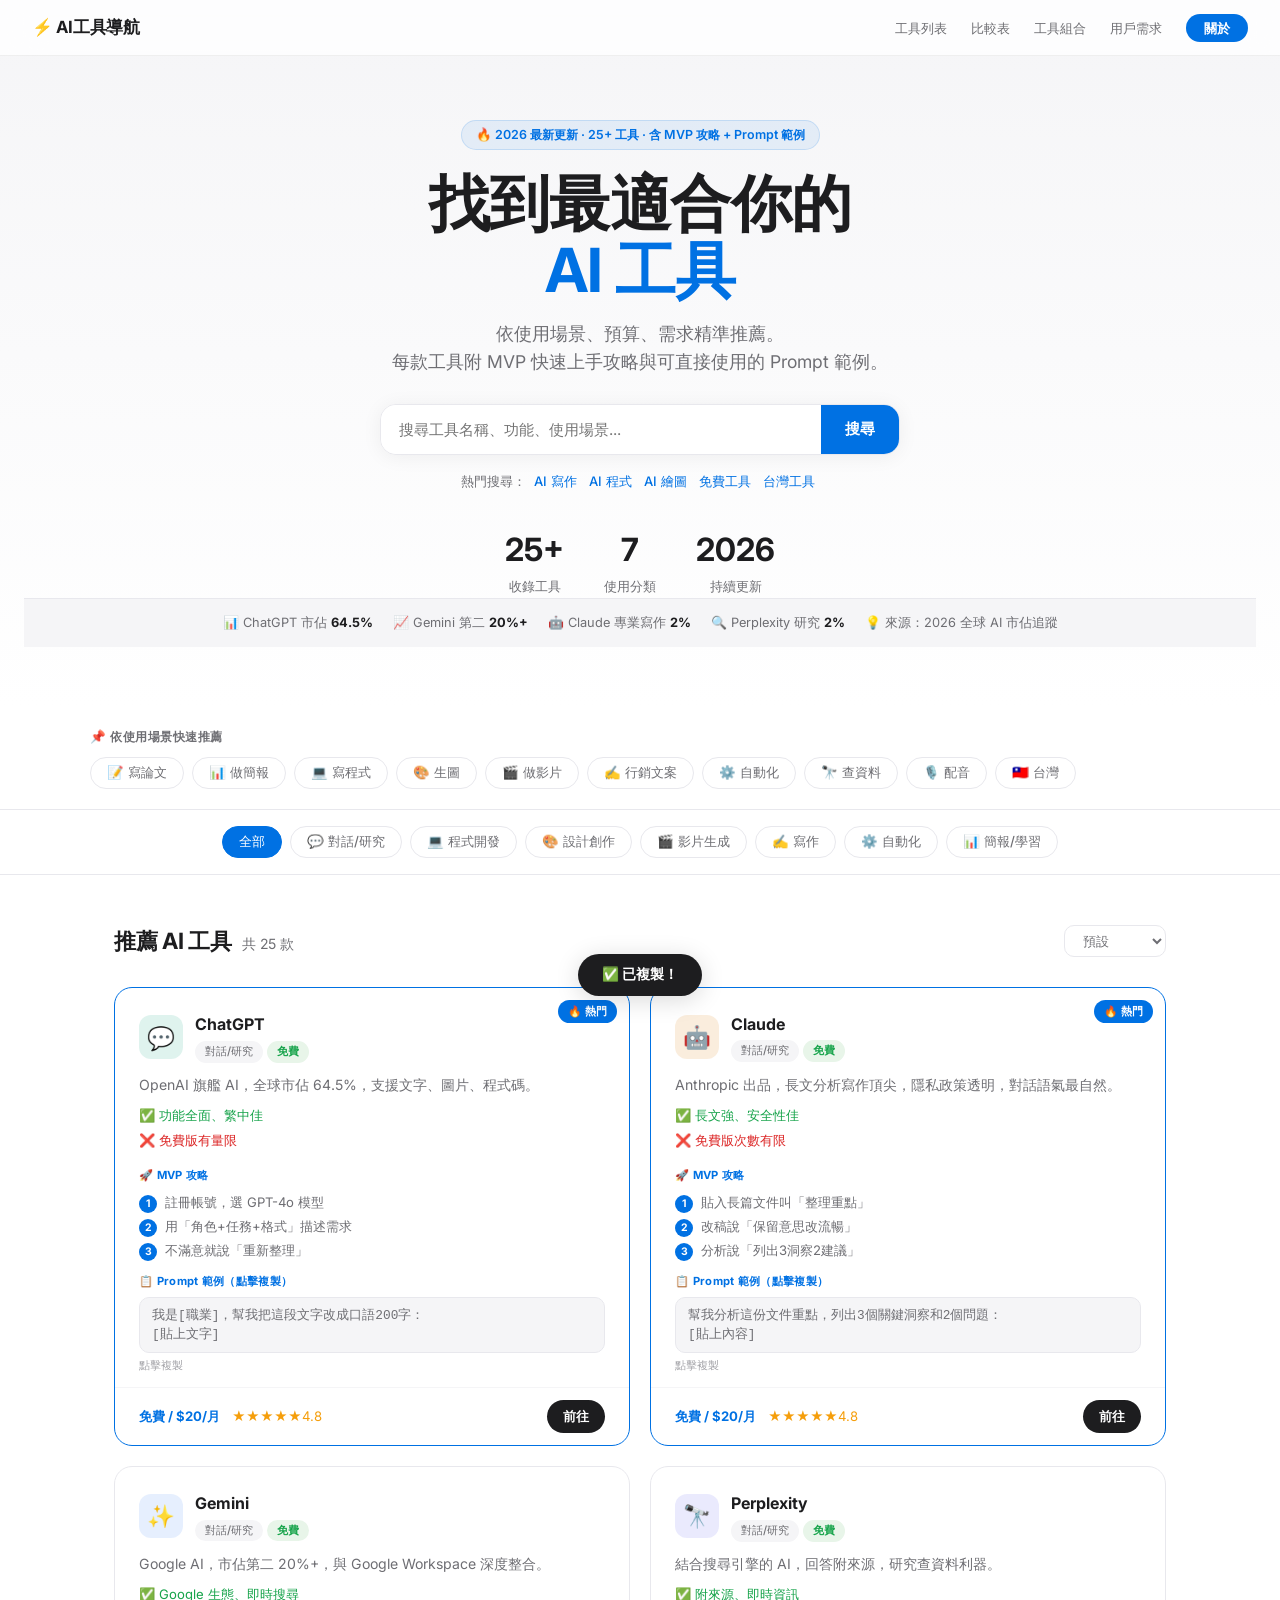
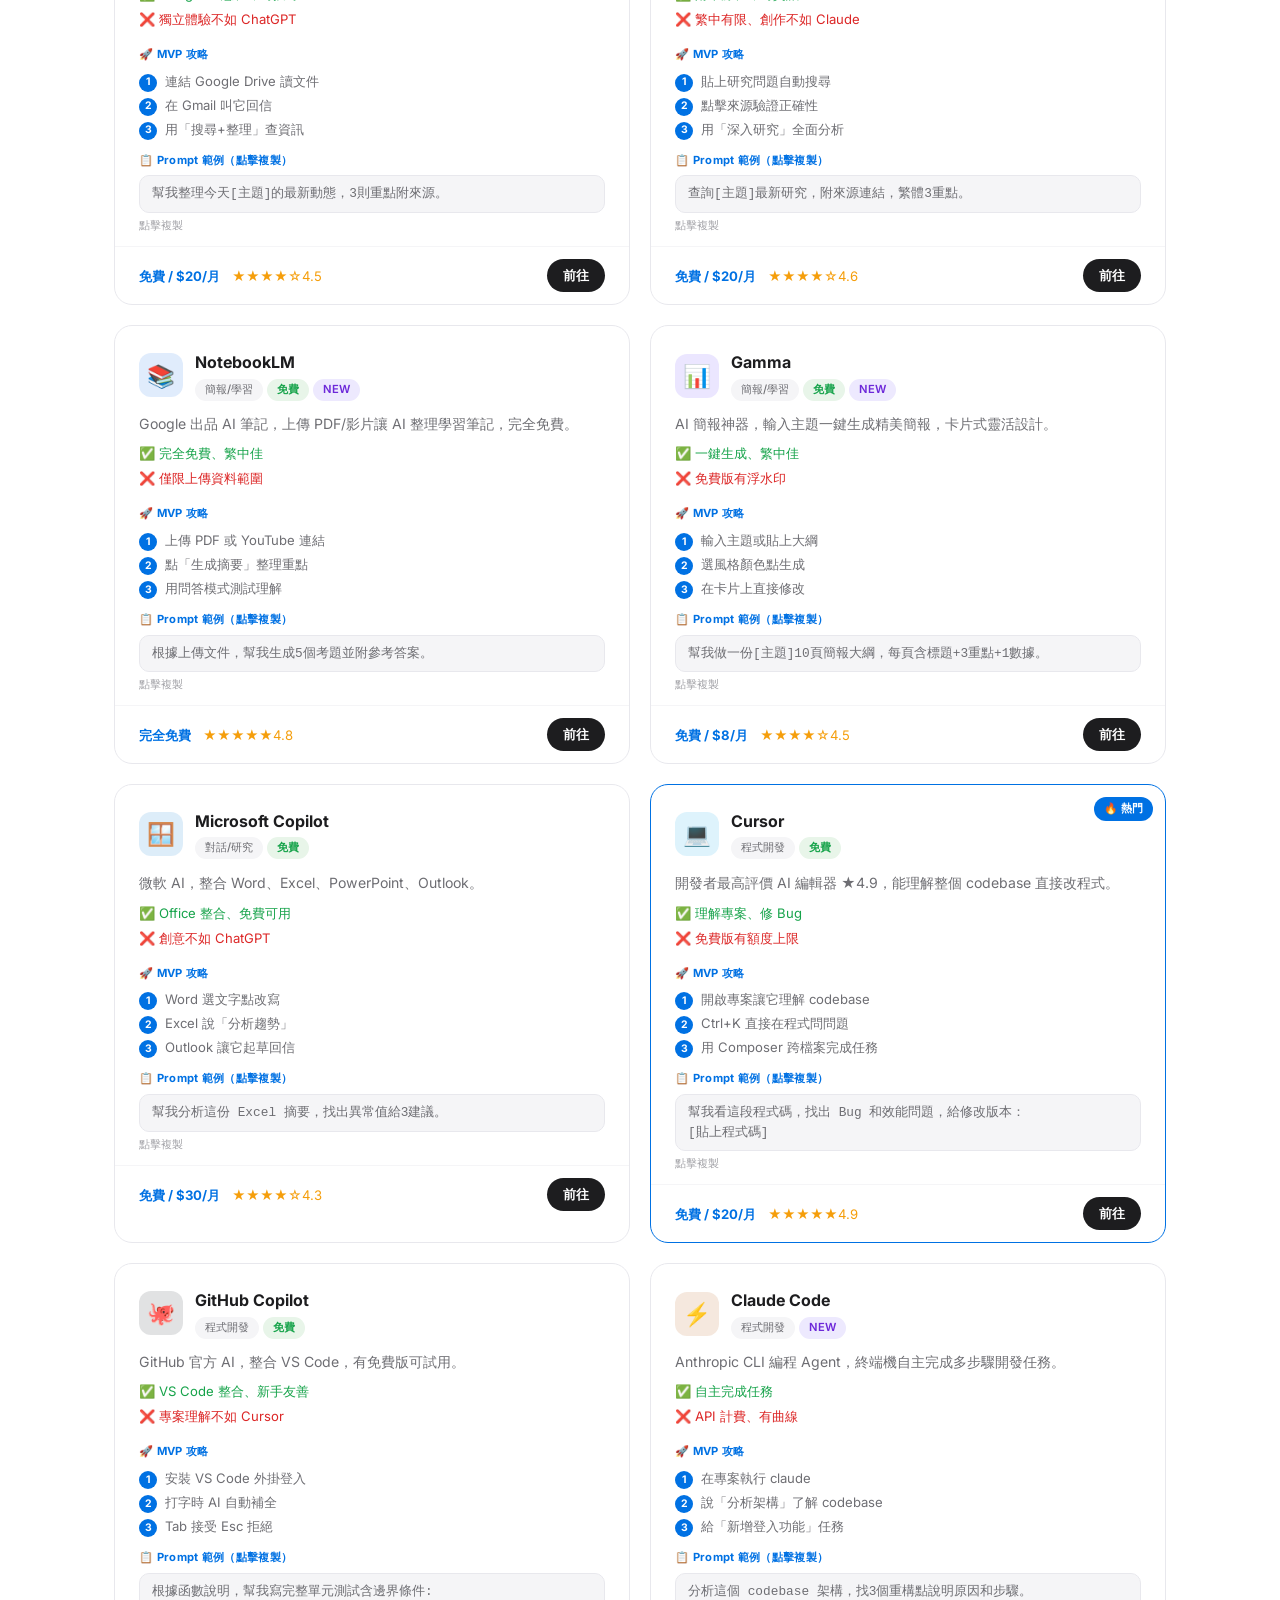
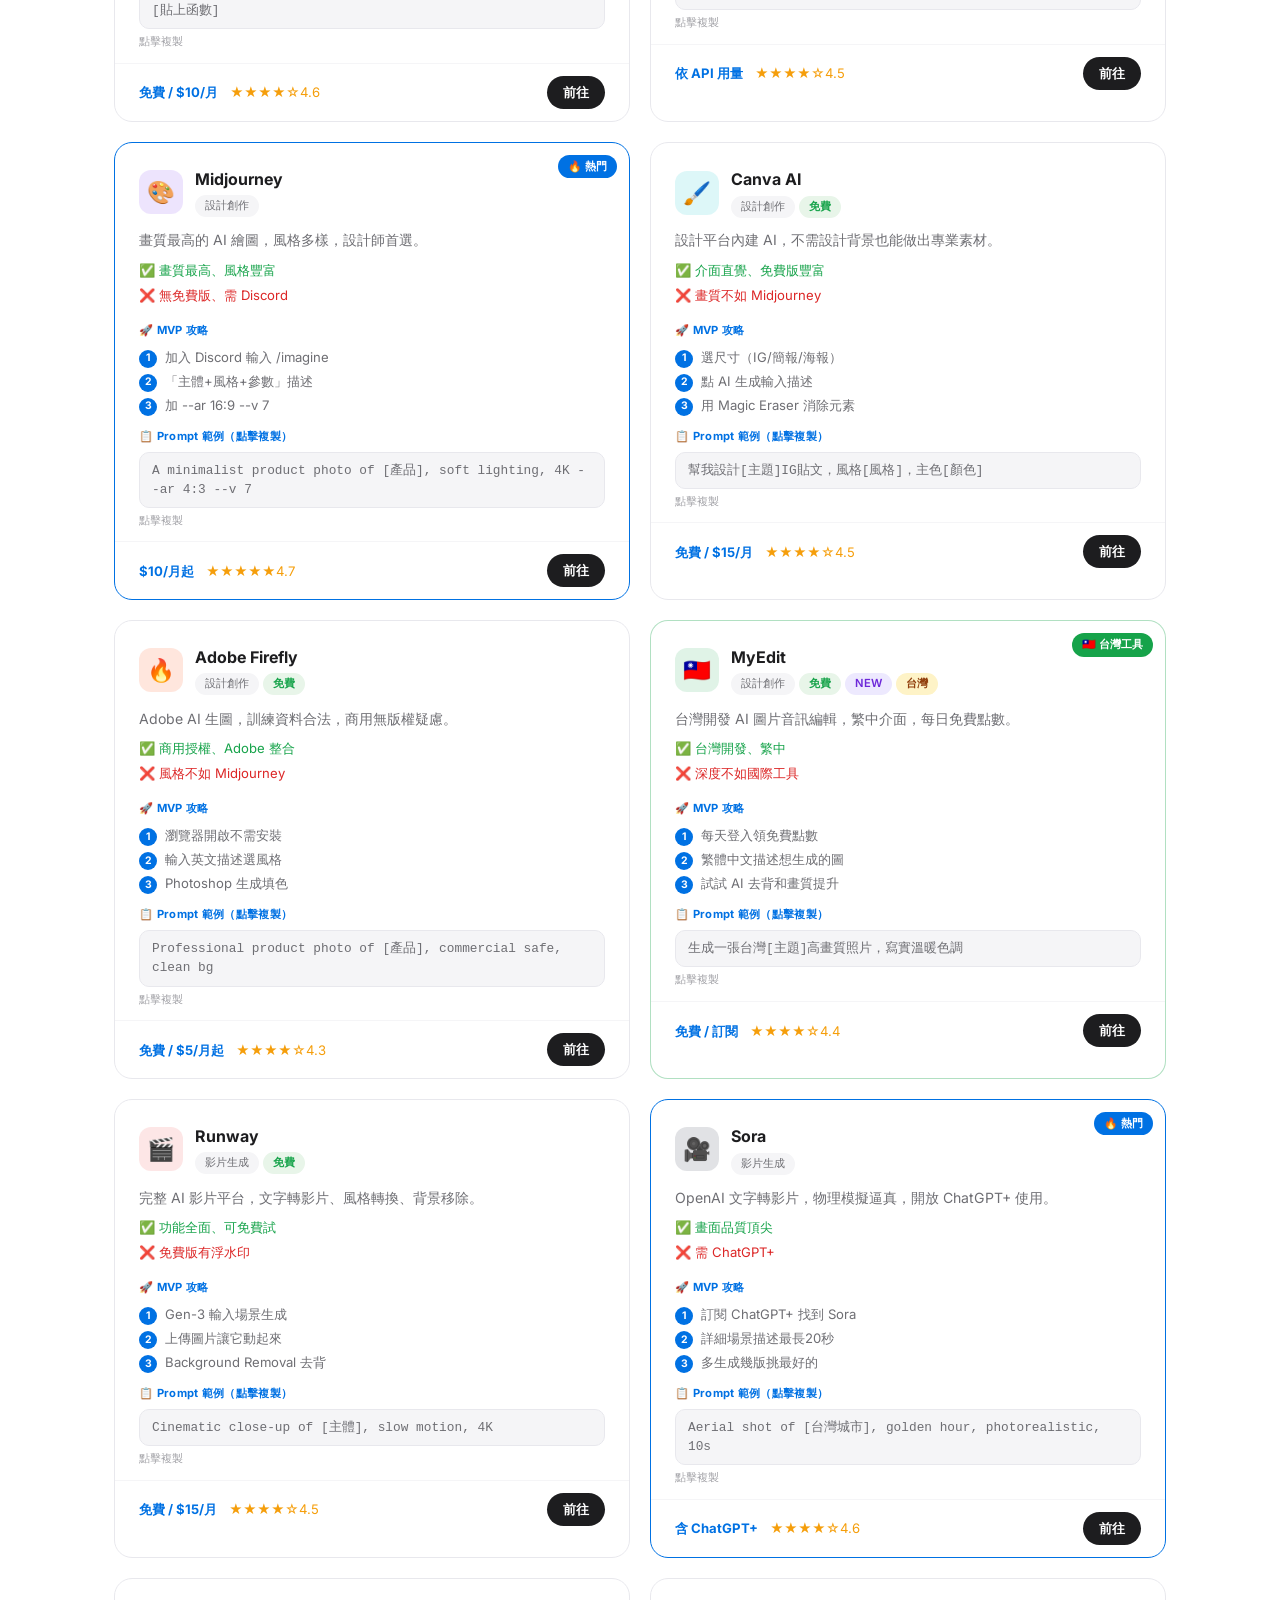
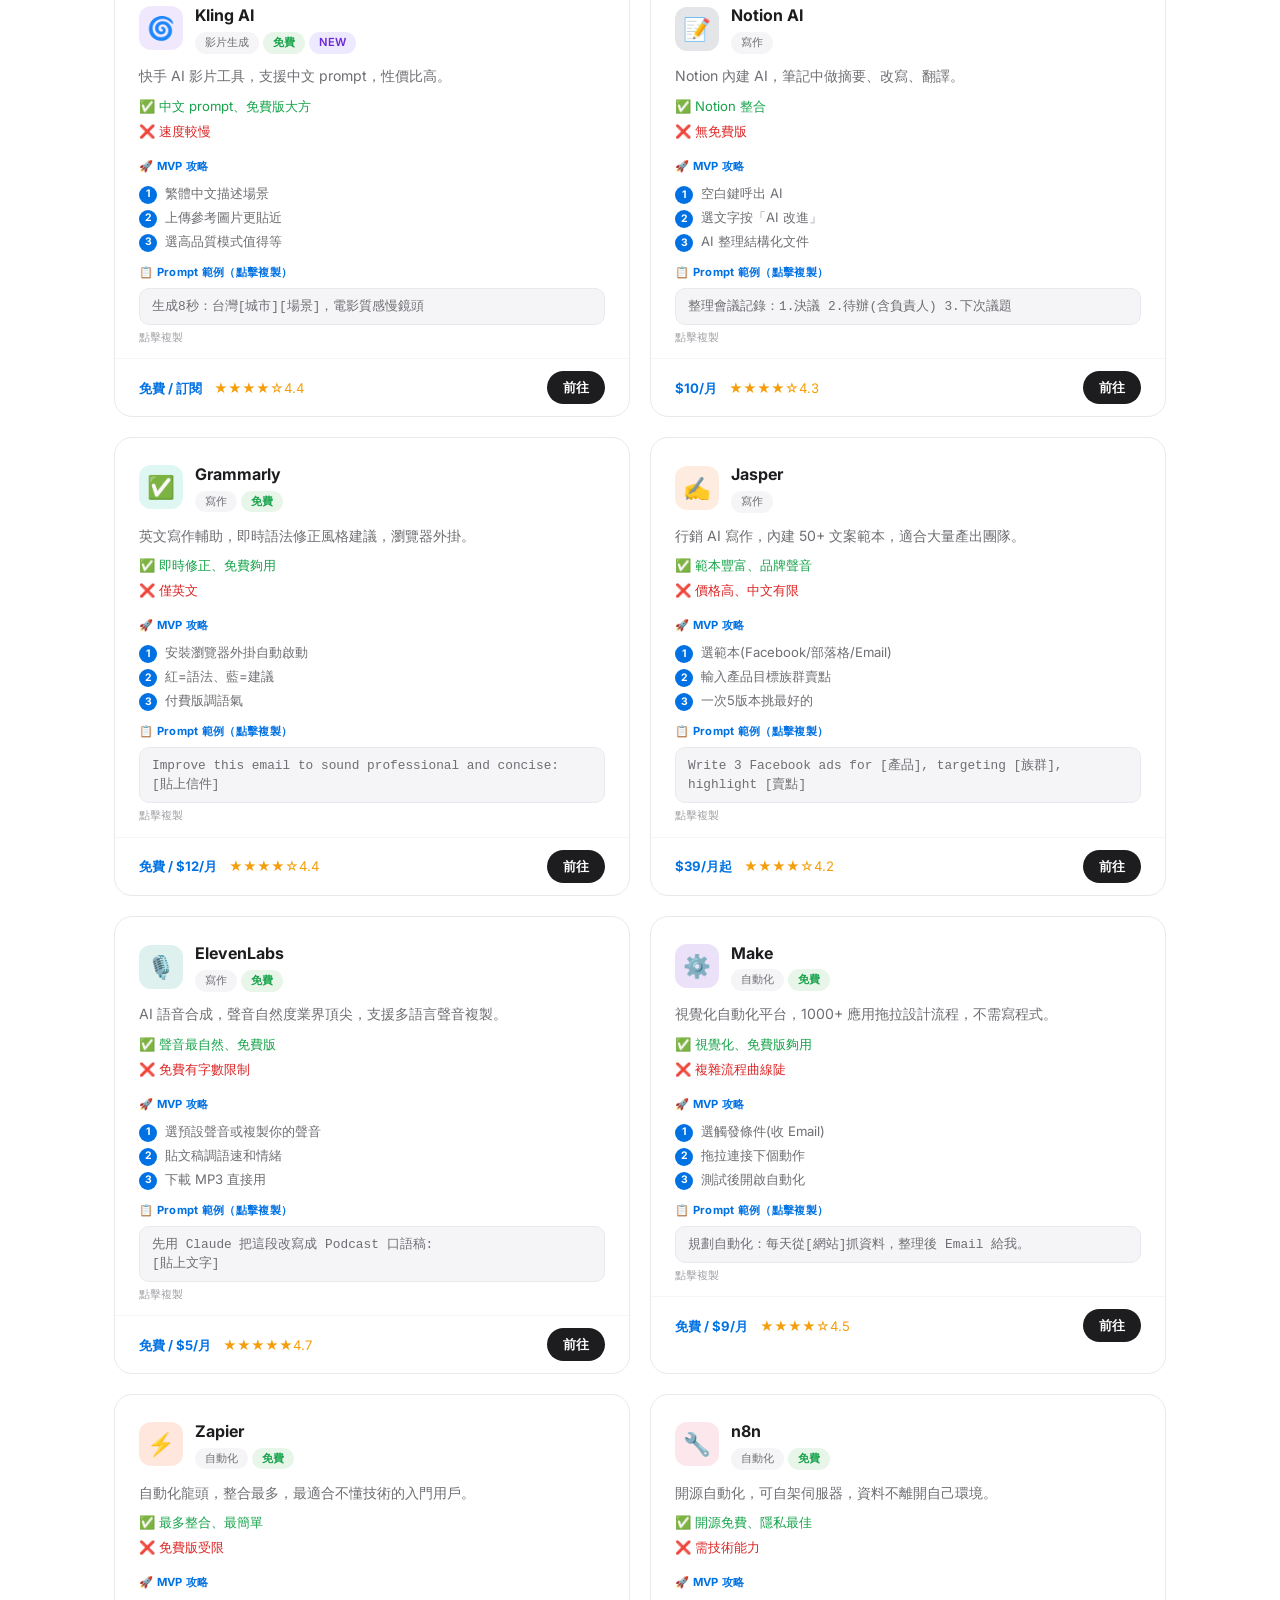
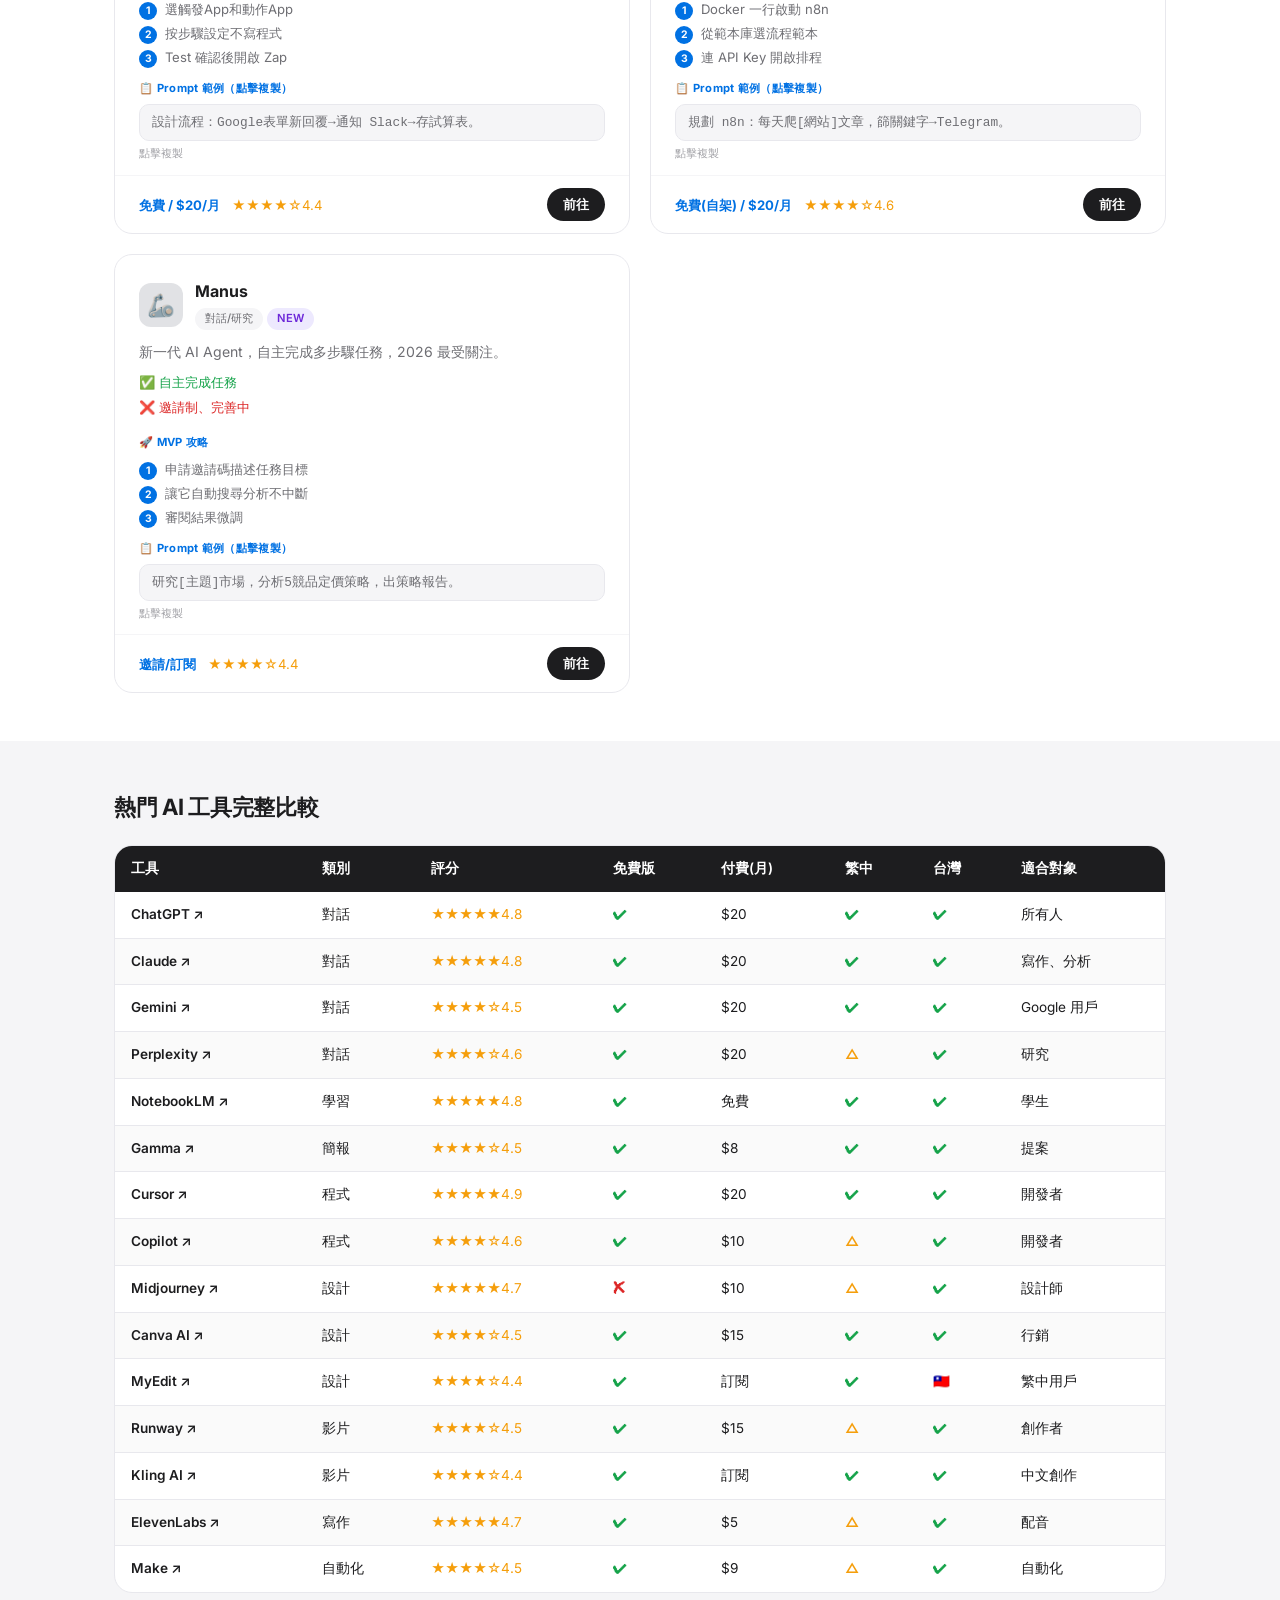
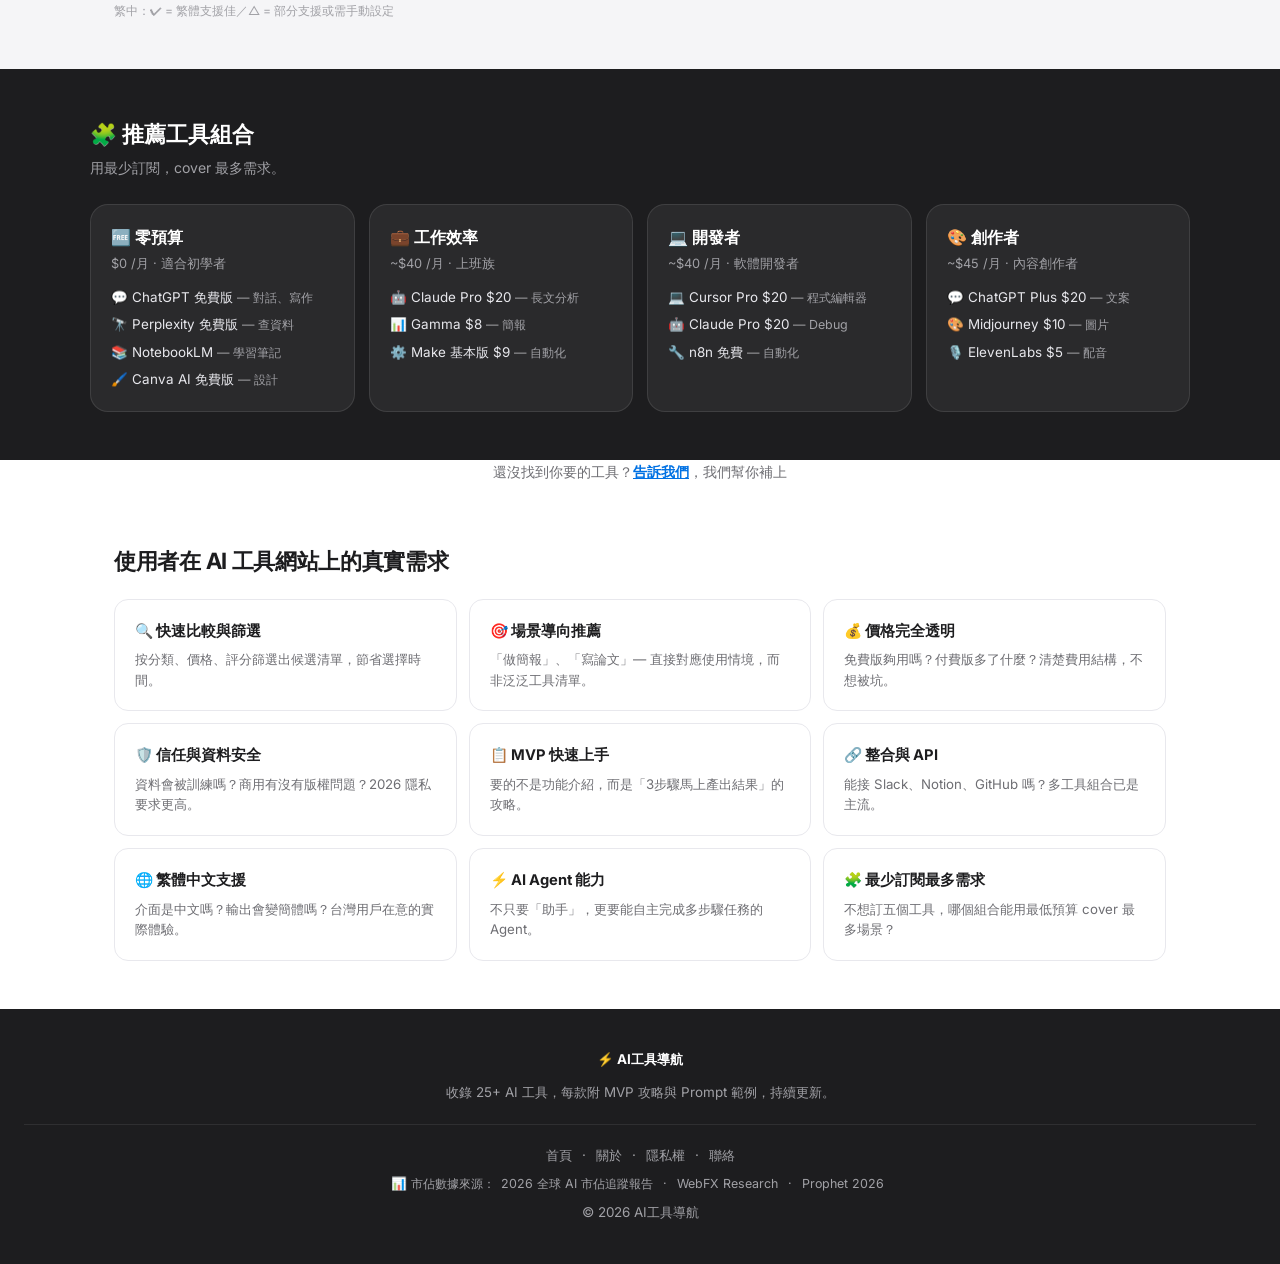
==== commit 9443e4ea: "fix: 手機漢堡選單、JSON-LD Schema、og:image、搜尋擴充、CTA、資料來源連結" ====
--- a/index.html
+++ b/index.html
@@ -10,176 +10,312 @@
   <meta property="og:title" content="AI工具導航 2026 - 25+ 工具推薦、MVP 攻略" />
   <meta property="og:description" content="收錄 25+ AI 工具，每款附 MVP 攻略與 Prompt 範例，繁體中文友善。" />
   <meta property="og:type" content="website" />
+  <meta property="og:url" content="https://m753419-commits.github.io/" />
+  <meta property="og:image" content="https://m753419-commits.github.io/og-image.png" />
+  <meta property="og:image:width" content="1200" />
+  <meta property="og:image:height" content="630" />
+  <meta name="twitter:card" content="summary_large_image" />
+  <meta name="twitter:title" content="AI工具導航 2026 - 25+ 工具推薦、MVP 攻略" />
   <meta name="google-adsense-account" content="ca-pub-5001125823079992" />
+  <script type="application/ld+json">
+  {
+    "@context": "https://schema.org",
+    "@type": "WebSite",
+    "name": "AI工具導航 2026",
+    "description": "2026 最完整 AI 工具導航，25+ 工具含 Prompt 範例與 MVP 攻略",
+    "url": "https://m753419-commits.github.io"
+  }
+  </script>
+  <script type="application/ld+json">
+  {
+    "@context": "https://schema.org",
+    "@type": "ItemList",
+    "name": "推薦 AI 工具",
+    "description": "25+ 熱門 AI 工具推薦",
+    "numberOfItems": 25,
+    "itemListElement": [
+      {"@type":"SoftwareApplication","name":"ChatGPT","url":"https://chat.openai.com","applicationCategory":"AIApplication","offers":{"@type":"Offer","price":"0","priceCurrency":"USD"}},
+      {"@type":"SoftwareApplication","name":"Claude","url":"https://claude.ai","applicationCategory":"AIApplication","offers":{"@type":"Offer","price":"0","priceCurrency":"USD"}},
+      {"@type":"SoftwareApplication","name":"Cursor","url":"https://www.cursor.com","applicationCategory":"AIApplication","offers":{"@type":"Offer","price":"0","priceCurrency":"USD"}}
+    ]
+  }
+  </script>
   <link rel="preconnect" href="https://fonts.googleapis.com">
-  <link href="https://fonts.googleapis.com/css2?family=Inter:wght@400;500;600;700;800&display=swap" rel="stylesheet">
+  <link href="https://fonts.googleapis.com/css2?family=Inter:wght@400;500;600;700;800&display=swap" rel="stylesheet" media="print" onload="this.media='all'" />
   <style>
-    :root {
-      --navy:#0f172a; --blue:#0ea5e9; --blue-light:#38bdf8;
-      --green:#16a34a; --red:#dc2626; --amber:#f59e0b;
-      --gray-50:#f8fafc; --gray-100:#f1f5f9; --gray-200:#e2e8f0;
-      --gray-400:#94a3b8; --gray-500:#64748b; --gray-600:#475569; --gray-900:#1e293b;
-      --radius:14px; --shadow:0 4px 20px rgba(0,0,0,.08); --shadow-hover:0 8px 32px rgba(0,0,0,.14);
-    }
-    *{box-sizing:border-box;margin:0;padding:0;}
-    html{scroll-behavior:smooth;}
-    body{font-family:'Inter',system-ui,sans-serif;background:var(--gray-50);color:var(--gray-900);line-height:1.6;}
-
-    /* NAV */
-    nav{background:var(--navy);padding:0 2rem;display:flex;align-items:center;justify-content:space-between;height:62px;position:sticky;top:0;z-index:200;}
-    .nav-logo{color:#fff;font-size:1.15rem;font-weight:800;text-decoration:none;}
-    .nav-logo span{color:var(--blue-light);}
-    .nav-links{display:flex;gap:1.5rem;list-style:none;}
-    .nav-links a{color:var(--gray-400);text-decoration:none;font-size:.85rem;font-weight:500;transition:color .2s;}
-    .nav-links a:hover{color:#fff;}
-    .nav-cta{background:var(--blue);color:#fff !important;padding:.3rem .85rem;border-radius:8px;font-weight:600 !important;}
-
-    /* HERO */
-    .hero{background:linear-gradient(135deg,#0a1628 0%,#0f2d50 50%,#1a1035 100%);color:#fff;text-align:center;padding:5rem 1rem 3rem;position:relative;overflow:hidden;}
-    .hero::before{content:'';position:absolute;inset:0;background:radial-gradient(ellipse at 60% 0%,rgba(14,165,233,.18) 0%,transparent 65%);pointer-events:none;}
-    .hero-badge{display:inline-block;background:rgba(56,189,248,.15);border:1px solid rgba(56,189,248,.3);color:var(--blue-light);font-size:.78rem;font-weight:600;padding:.3rem .9rem;border-radius:999px;margin-bottom:1.2rem;}
-    .hero h1{font-size:clamp(2rem,5vw,3.4rem);font-weight:800;margin-bottom:1rem;letter-spacing:-.5px;line-height:1.2;}
-    .hero h1 span{color:var(--blue-light);}
-    .hero p{color:var(--gray-400);font-size:1.05rem;max-width:580px;margin:0 auto 2rem;}
-    .search-bar{display:flex;max-width:520px;margin:0 auto 1rem;background:#fff;border-radius:14px;overflow:hidden;box-shadow:0 4px 24px rgba(0,0,0,.25);}
-    .search-bar input{flex:1;border:none;padding:.95rem 1.3rem;font-size:1rem;outline:none;color:var(--gray-900);font-family:inherit;}
-    .search-bar button{background:var(--blue);color:#fff;border:none;padding:.95rem 1.5rem;cursor:pointer;font-size:1rem;font-weight:600;font-family:inherit;transition:background .2s;}
-    .search-bar button:hover{background:#0284c7;}
-    .hero-hint{color:var(--gray-500);font-size:.82rem;margin-bottom:2rem;}
-    .hero-hint span{color:var(--blue-light);cursor:pointer;text-decoration:underline;margin:0 .3rem;}
-    .stats{display:flex;justify-content:center;gap:3.5rem;margin-top:.5rem;}
-    .stat-num{font-size:2.2rem;font-weight:800;color:var(--blue-light);}
-    .stat-label{font-size:.75rem;color:var(--gray-500);margin-top:.2rem;}
-    .market-bar{background:rgba(255,255,255,.05);border-top:1px solid rgba(255,255,255,.08);padding:1rem 2rem;display:flex;flex-wrap:wrap;gap:1.2rem;justify-content:center;align-items:center;margin-top:2rem;}
-    .market-item{color:var(--gray-400);font-size:.78rem;}
-    .market-item strong{color:var(--blue-light);}
+    * { margin: 0; padding: 0; box-sizing: border-box; }
+    html { scroll-behavior: smooth; }
+    body {
+      font-family: 'Inter', -apple-system, BlinkMacSystemFont, sans-serif;
+      background: #fff;
+      color: #1d1d1f;
+      line-height: 1.6;
+      -webkit-font-smoothing: antialiased;
+    }
+
+    /* NAV - Kling style clean minimal */
+    nav {
+      position: fixed; top: 0; left: 0; right: 0; z-index: 100;
+      background: rgba(255,255,255,.8);
+      backdrop-filter: blur(20px);
+      -webkit-backdrop-filter: blur(20px);
+      border-bottom: 1px solid rgba(0,0,0,.06);
+      padding: 0 32px;
+      display: flex; align-items: center; justify-content: space-between;
+      height: 56px;
+    }
+    .nav-logo { font-weight: 700; font-size: 1.05rem; color: #1d1d1f; text-decoration: none; letter-spacing: -.3px; }
+    .nav-logo span { color: #0071e3; }
+    .nav-links { display: flex; gap: 24px; list-style: none; }
+    .nav-links a { color: #6e6e73; text-decoration: none; font-size: .82rem; font-weight: 500; transition: color .2s; }
+    .nav-links a:hover { color: #1d1d1f; }
+    .nav-cta { background: #0071e3; color: #fff !important; padding: 6px 18px; border-radius: 20px; font-weight: 600 !important; font-size: .82rem !important; }
+
+    /* HERO - inspired by Kling */
+    .hero {
+      padding: 120px 24px 60px;
+      text-align: center;
+      background: linear-gradient(180deg, #f5f5f7 0%, #fff 100%);
+      position: relative;
+    }
+    .hero-badge {
+      display: inline-block;
+      background: rgba(0,113,227,.08);
+      color: #0071e3;
+      font-size: .78rem;
+      font-weight: 600;
+      padding: 4px 14px;
+      border-radius: 100px;
+      margin-bottom: 20px;
+      border: 1px solid rgba(0,113,227,.15);
+    }
+    .hero h1 {
+      font-size: clamp(2.4rem, 5vw, 3.8rem);
+      font-weight: 700;
+      letter-spacing: -.6px;
+      line-height: 1.1;
+      color: #1d1d1f;
+      margin-bottom: 16px;
+    }
+    .hero h1 span { color: #0071e3; }
+    .hero p {
+      color: #6e6e73;
+      font-size: 1.1rem;
+      max-width: 560px;
+      margin: 0 auto 28px;
+    }
+    .search-bar {
+      display: flex;
+      max-width: 520px;
+      margin: 0 auto 16px;
+      background: #fff;
+      border-radius: 16px;
+      overflow: hidden;
+      box-shadow: 0 2px 20px rgba(0,0,0,.06);
+      border: 1px solid #e8e8ed;
+    }
+    .search-bar input {
+      flex: 1; border: none; padding: 14px 18px; font-size: .95rem;
+      outline: none; font-family: inherit; color: #1d1d1f;
+    }
+    .search-bar button {
+      background: #0071e3; color: #fff; border: none;
+      padding: 14px 24px; cursor: pointer; font-size: .95rem;
+      font-weight: 600; font-family: inherit;
+    }
+    .search-bar button:hover { background: #0062c4; }
+    .hero-hint { color: #6e6e73; font-size: .82rem; margin-bottom: 32px; }
+    .hero-hint span { color: #0071e3; cursor: pointer; margin: 0 4px; font-weight: 500; }
+    .stats { display: flex; justify-content: center; gap: 40px; margin-top: 8px; }
+    .stat-num { font-size: 2rem; font-weight: 700; color: #1d1d1f; }
+    .stat-label { font-size: .8rem; color: #6e6e73; margin-top: 2px; }
+
+    /* MARKET BAR */
+    .market-bar {
+      background: #f5f5f7;
+      border-top: 1px solid #e8e8ed;
+      padding: 14px 24px;
+      display: flex; flex-wrap: wrap; gap: 20px;
+      justify-content: center; align-items: center;
+    }
+    .market-item { color: #6e6e73; font-size: .8rem; }
+    .market-item strong { color: #1d1d1f; }
 
     /* SCENARIO */
-    .scenario-section{background:#fff;border-bottom:1px solid var(--gray-200);padding:1.6rem 1rem;}
-    .scenario-inner{max-width:1100px;margin:0 auto;}
-    .scenario-label{font-size:.78rem;color:var(--gray-500);font-weight:600;margin-bottom:.8rem;text-transform:uppercase;letter-spacing:.5px;}
-    .scenario-btns{display:flex;flex-wrap:wrap;gap:.5rem;}
-    .scenario-btn{padding:.42rem 1rem;border-radius:999px;border:1.5px solid var(--gray-200);background:var(--gray-50);cursor:pointer;font-size:.83rem;color:var(--gray-600);transition:all .2s;font-family:inherit;font-weight:500;}
-    .scenario-btn:hover,.scenario-btn.active{background:var(--navy);color:#fff;border-color:var(--navy);}
+    .scenario-section { background: #fff; border-bottom: 1px solid #e8e8ed; padding: 20px 24px; }
+    .scenario-inner { max-width: 1100px; margin: 0 auto; }
+    .scenario-label { font-size: .78rem; color: #6e6e73; font-weight: 600; margin-bottom: 10px; letter-spacing: .5px; }
+    .scenario-btns { display: flex; flex-wrap: wrap; gap: 8px; }
+    .scenario-btn {
+      padding: 6px 16px; border-radius: 100px; border: 1px solid #e8e8ed;
+      background: #fff; cursor: pointer; font-size: .83rem; color: #6e6e73;
+      transition: all .2s; font-family: inherit; font-weight: 500;
+    }
+    .scenario-btn:hover, .scenario-btn.active { background: #1d1d1f; color: #fff; border-color: #1d1d1f; }
 
     /* FILTERS */
-    .filters{display:flex;flex-wrap:wrap;gap:.6rem;justify-content:center;padding:1.4rem 1rem 1rem;background:var(--gray-50);border-bottom:1px solid var(--gray-200);}
-    .filter-btn{padding:.42rem 1.1rem;border-radius:999px;border:1.5px solid var(--gray-200);background:#fff;cursor:pointer;font-size:.83rem;color:var(--gray-600);transition:all .2s;font-family:inherit;font-weight:500;}
-    .filter-btn.active,.filter-btn:hover{background:var(--blue);color:#fff;border-color:var(--blue);}
-
-    /* TOOLS */
-    .section{max-width:1100px;margin:0 auto;padding:2.5rem 1rem;}
-    .section-header{display:flex;align-items:center;justify-content:space-between;margin-bottom:1.5rem;flex-wrap:wrap;gap:.5rem;}
-    .section-title{font-size:1.35rem;font-weight:700;color:var(--navy);}
-    .section-sub{font-size:.86rem;color:var(--gray-500);font-weight:400;margin-left:.4rem;}
-    .sort-select{padding:.38rem .8rem;border:1.5px solid var(--gray-200);border-radius:8px;font-size:.83rem;color:var(--gray-600);background:#fff;cursor:pointer;font-family:inherit;}
-    .tools-grid{display:grid;grid-template-columns:repeat(auto-fill,minmax(320px,1fr));gap:1.4rem;}
-
-    /* CARD */
-    .tool-card{background:#fff;border-radius:var(--radius);border:1px solid var(--gray-200);transition:transform .2s,box-shadow .2s,border-color .2s;position:relative;overflow:hidden;}
-    .tool-card:hover{transform:translateY(-4px);box-shadow:var(--shadow-hover);border-color:var(--blue-light);}
-    .tool-card.featured{border-color:var(--blue);}
-    .tool-card.tw-local{border-color:#16a34a44;}
-    .card-top{padding:1.4rem 1.4rem 1rem;}
-    .featured-badge{position:absolute;top:-1px;right:1rem;background:var(--blue);color:#fff;font-size:.68rem;font-weight:700;padding:.2rem .6rem;border-radius:0 0 6px 6px;}
-    .tw-badge-top{position:absolute;top:-1px;right:1rem;background:var(--green);color:#fff;font-size:.68rem;font-weight:700;padding:.2rem .6rem;border-radius:0 0 6px 6px;}
-    .tool-header{display:flex;align-items:center;gap:.9rem;margin-bottom:.9rem;}
-    .tool-icon{width:46px;height:46px;border-radius:12px;display:flex;align-items:center;justify-content:center;font-size:1.5rem;flex-shrink:0;}
-    .tool-name{font-weight:700;font-size:1.05rem;}
-    .tool-badges{display:flex;gap:.3rem;flex-wrap:wrap;margin-top:.25rem;}
-    .tool-tag{font-size:.72rem;color:var(--gray-500);background:var(--gray-100);padding:.15rem .55rem;border-radius:999px;font-weight:500;}
-    .badge-free{background:#dcfce7;color:var(--green);font-size:.72rem;padding:.15rem .55rem;border-radius:999px;font-weight:600;}
-    .badge-new{background:#ede9fe;color:#6d28d9;font-size:.72rem;padding:.15rem .55rem;border-radius:999px;font-weight:600;}
-    .badge-tw{background:#fef3c7;color:#92400e;font-size:.72rem;padding:.15rem .55rem;border-radius:999px;font-weight:600;}
-    .tool-desc{font-size:.87rem;color:var(--gray-600);line-height:1.6;margin-bottom:.6rem;}
-    .tool-pros{font-size:.81rem;color:#15803d;margin-bottom:.25rem;}
-    .tool-cons{font-size:.81rem;color:#b91c1c;}
-
-    /* MVP SECTION */
-    .mvp-section{background:linear-gradient(135deg,#0f172a,#1e2d4a);padding:1rem 1.4rem;border-top:1px solid rgba(255,255,255,.06);}
-    .mvp-label{font-size:.7rem;color:var(--blue-light);font-weight:700;text-transform:uppercase;letter-spacing:.5px;margin-bottom:.6rem;display:flex;align-items:center;gap:.4rem;}
-    .mvp-steps{display:flex;flex-direction:column;gap:.45rem;}
-    .mvp-step{display:flex;align-items:flex-start;gap:.6rem;}
-    .mvp-num{width:20px;height:20px;background:var(--blue);color:#fff;border-radius:50%;font-size:.68rem;font-weight:700;display:flex;align-items:center;justify-content:center;flex-shrink:0;margin-top:.1rem;}
-    .mvp-text{font-size:.81rem;color:#cbd5e1;line-height:1.5;}
-    .mvp-text strong{color:#fff;}
-
-    /* PROMPT SECTION */
-    .prompt-section{padding:.9rem 1.4rem;border-top:1px solid var(--gray-100);}
-    .prompt-label{font-size:.7rem;color:var(--blue);font-weight:700;text-transform:uppercase;letter-spacing:.3px;margin-bottom:.4rem;}
-    .prompt-text{font-size:.8rem;color:var(--gray-600);font-family:monospace;line-height:1.5;background:var(--gray-50);border-radius:6px;padding:.5rem .7rem;cursor:pointer;border:1px solid var(--gray-200);transition:border-color .2s;}
-    .prompt-text:hover{border-color:var(--blue);color:var(--blue);}
-    .copy-hint{font-size:.67rem;color:var(--gray-400);margin-top:.25rem;}
+    .filters {
+      display: flex; flex-wrap: wrap; gap: 8px; justify-content: center;
+      padding: 16px 24px; background: #fff; border-bottom: 1px solid #e8e8ed;
+    }
+    .filter-btn {
+      padding: 6px 16px; border-radius: 100px; border: 1px solid #e8e8ed;
+      background: #fff; cursor: pointer; font-size: .83rem; color: #6e6e73;
+      transition: all .2s; font-family: inherit; font-weight: 500;
+    }
+    .filter-btn.active, .filter-btn:hover { background: #0071e3; color: #fff; border-color: #0071e3; }
+
+    /* TOOLS SECTION */
+    .section { max-width: 1100px; margin: 0 auto; padding: 48px 24px; }
+    .section-header { display: flex; align-items: center; justify-content: space-between; margin-bottom: 28px; flex-wrap: wrap; gap: 8px; }
+    .section-title { font-size: 1.4rem; font-weight: 700; color: #1d1d1f; letter-spacing: -.3px; }
+    .section-sub { font-size: .88rem; color: #6e6e73; font-weight: 400; margin-left: 6px; }
+    .sort-select {
+      padding: 6px 14px; border: 1px solid #e8e8ed; border-radius: 10px;
+      font-size: .83rem; color: #6e6e73; background: #fff; cursor: pointer; font-family: inherit;
+    }
+    .tools-grid { display: grid; grid-template-columns: repeat(auto-fill, minmax(340px, 1fr)); gap: 20px; }
+
+    /* CARD - inspired by KLING: clean, white, subtle shadow */
+    .tool-card {
+      background: #fff;
+      border-radius: 18px;
+      border: 1px solid #e8e8ed;
+      transition: all .3s ease;
+      position: relative;
+      overflow: hidden;
+    }
+    .tool-card:hover {
+      box-shadow: 0 8px 40px rgba(0,0,0,.08);
+      border-color: #d2d2d7;
+      transform: translateY(-2px);
+    }
+    .tool-card.featured { border-color: #0071e3; }
+    .tool-card.tw-local { border-color: #16a34a55; }
+    .card-top { padding: 24px 24px 16px; }
+    .featured-badge { position: absolute; top: 12px; right: 12px; background: #0071e3; color: #fff; font-size: .68rem; font-weight: 700; padding: 3px 10px; border-radius: 100px; }
+    .tw-badge-top { position: absolute; top: 12px; right: 12px; background: #16a34a; color: #fff; font-size: .68rem; font-weight: 700; padding: 3px 10px; border-radius: 100px; }
+    .tool-header { display: flex; align-items: center; gap: 12px; margin-bottom: 12px; }
+    .tool-icon { width: 44px; height: 44px; border-radius: 12px; display: flex; align-items: center; justify-content: center; font-size: 1.4rem; flex-shrink: 0; }
+    .tool-name { font-weight: 700; font-size: 1rem; }
+    .tool-badges { display: flex; gap: 4px; flex-wrap: wrap; margin-top: 3px; }
+    .tool-tag { font-size: .7rem; color: #6e6e73; background: #f5f5f7; padding: 2px 10px; border-radius: 100px; font-weight: 500; }
+    .badge-free { background: #e8f5e9; color: #16a34a; font-size: .7rem; padding: 2px 10px; border-radius: 100px; font-weight: 600; }
+    .badge-new { background: #ede9fe; color: #6d28d9; font-size: .7rem; padding: 2px 10px; border-radius: 100px; font-weight: 600; }
+    .badge-tw { background: #fef3c7; color: #92400e; font-size: .7rem; padding: 2px 10px; border-radius: 100px; font-weight: 600; }
+    .tool-desc { font-size: .88rem; color: #6e6e73; line-height: 1.6; margin-bottom: 8px; }
+    .tool-pros { font-size: .82rem; color: #16a34a; margin-bottom: 4px; }
+    .tool-cons { font-size: .82rem; color: #dc2626; margin-bottom: 0; }
+
+    /* MVP - inline inside card, no dark section */
+    .mvp-section { padding: 0 24px 12px; }
+    .mvp-label { font-size: .7rem; color: #0071e3; font-weight: 700; margin-bottom: 8px; letter-spacing: .3px; display: flex; align-items: center; gap: 4px; }
+    .mvp-steps { display: flex; flex-direction: column; gap: 4px; }
+    .mvp-step { display: flex; align-items: flex-start; gap: 8px; }
+    .mvp-num {
+      width: 18px; height: 18px; border-radius: 50%;
+      font-size: .65rem; font-weight: 700; display: flex;
+      align-items: center; justify-content: center; flex-shrink: 0; margin-top: 2px;
+    }
+    .mvp-text { font-size: .82rem; color: #6e6e73; line-height: 1.5; }
+
+    /* PROMPT */
+    .prompt-section { padding: 0 24px 12px; }
+    .prompt-label { font-size: .7rem; color: #0071e3; font-weight: 700; margin-bottom: 6px; letter-spacing: .3px; }
+    .prompt-text {
+      font-size: .8rem; color: #6e6e73; font-family: monospace; line-height: 1.5;
+      background: #f5f5f7; border-radius: 10px; padding: 8px 12px;
+      cursor: pointer; border: 1px solid #e8e8ed; transition: border-color .2s;
+    }
+    .prompt-text:hover { border-color: #0071e3; }
+    .copy-hint { font-size: .68rem; color: #a1a1a6; margin-top: 4px; }
 
     /* CARD FOOTER */
-    .card-footer{display:flex;align-items:center;justify-content:space-between;padding:.9rem 1.4rem;border-top:1px solid var(--gray-100);}
-    .tool-price{font-size:.82rem;color:var(--blue);font-weight:700;}
-    .tool-rating{font-size:.82rem;color:var(--amber);}
-    .tool-link{font-size:.82rem;background:var(--navy);color:#fff;padding:.38rem 1rem;border-radius:8px;text-decoration:none;transition:background .2s;font-weight:600;}
-    .tool-link:hover{background:var(--blue);}
-    .no-results{color:var(--gray-400);padding:3rem;text-align:center;grid-column:1/-1;}
+    .card-footer { display: flex; align-items: center; justify-content: space-between; padding: 12px 24px; border-top: 1px solid #f5f5f7; }
+    .tool-price { font-size: .82rem; color: #0071e3; font-weight: 700; }
+    .tool-rating { font-size: .82rem; color: #f59e0b; }
+    .tool-link {
+      font-size: .82rem; background: #1d1d1f; color: #fff;
+      padding: 6px 16px; border-radius: 100px; text-decoration: none;
+      transition: background .2s; font-weight: 600;
+    }
+    .tool-link:hover { background: #0071e3; }
+    .no-results { color: #6e6e73; padding: 40px; text-align: center; grid-column: 1/-1; }
 
     /* SCENARIO RESULT */
-    .scenario-result{background:linear-gradient(135deg,#0f172a,#1e3a5f);color:#fff;border-radius:var(--radius);padding:1.5rem;margin-bottom:1.5rem;display:none;}
-    .scenario-result.show{display:block;}
-    .scenario-result h3{font-size:1rem;margin-bottom:.8rem;color:var(--blue-light);}
-    .rec-tools{display:flex;flex-wrap:wrap;gap:.5rem;}
-    .rec-tool{background:rgba(255,255,255,.1);border:1px solid rgba(255,255,255,.15);color:#fff;padding:.35rem .8rem;border-radius:8px;font-size:.84rem;font-weight:600;cursor:pointer;transition:background .2s;}
-    .rec-tool:hover{background:var(--blue);}
+    .scenario-result { background: #f5f5f7; border-radius: 18px; padding: 20px; margin-bottom: 24px; display: none; border: 1px solid #e8e8ed; }
+    .scenario-result.show { display: block; }
+    .scenario-result h3 { font-size: 1rem; margin-bottom: 10px; color: #1d1d1f; }
+    .rec-tools { display: flex; flex-wrap: wrap; gap: 8px; }
+    .rec-tool { background: #fff; border: 1px solid #e8e8ed; color: #1d1d1f; padding: 6px 14px; border-radius: 100px; font-size: .82rem; font-weight: 600; cursor: pointer; transition: background .2s; }
+    .rec-tool:hover { background: #0071e3; color: #fff; border-color: #0071e3; }
 
     /* COMPARE */
-    .compare-wrap{overflow-x:auto;border-radius:var(--radius);border:1px solid var(--gray-200);}
-    table{width:100%;border-collapse:collapse;font-size:.85rem;}
-    thead tr{background:var(--navy);color:#fff;}
-    th{padding:.85rem 1rem;text-align:left;font-weight:600;white-space:nowrap;}
-    td{padding:.8rem 1rem;border-bottom:1px solid var(--gray-200);}
-    td a{color:var(--gray-900);text-decoration:none;font-weight:600;}
-    td a:hover{color:var(--blue);}
-    tr:last-child td{border-bottom:none;}
-    tr:nth-child(even) td{background:var(--gray-50);}
-    .free-yes{color:var(--green);font-weight:700;}
-    .free-no{color:var(--red);font-weight:700;}
-    .star{color:var(--amber);}
-    .zh-yes{color:var(--green);font-weight:700;}
-    .zh-partial{color:var(--amber);font-weight:700;}
+    .compare-section { background: #f5f5f7; padding: 48px 24px; }
+    .compare-wrap { overflow-x: auto; border-radius: 18px; border: 1px solid #e8e8ed; background: #fff; }
+    table { width: 100%; border-collapse: collapse; font-size: .85rem; }
+    thead tr { background: #1d1d1f; color: #fff; }
+    th { padding: 12px 16px; text-align: left; font-weight: 600; white-space: nowrap; }
+    td { padding: 12px 16px; border-bottom: 1px solid #e8e8ed; }
+    td a { color: #1d1d1f; text-decoration: none; font-weight: 600; }
+    td a:hover { color: #0071e3; }
+    tr:last-child td { border-bottom: none; }
+    tr:nth-child(even) td { background: #fafafa; }
+    .free-yes { color: #16a34a; font-weight: 700; }
+    .free-no { color: #dc2626; font-weight: 700; }
+    .star { color: #f59e0b; }
+    .zh-yes { color: #16a34a; font-weight: 700; }
+    .zh-partial { color: #f59e0b; font-weight: 700; }
 
     /* NEEDS */
-    .needs-grid{display:grid;grid-template-columns:repeat(auto-fill,minmax(260px,1fr));gap:1rem;}
-    .need-card{background:#fff;border-radius:12px;padding:1.3rem;border:1px solid var(--gray-200);transition:box-shadow .2s;}
-    .need-card:hover{box-shadow:var(--shadow);}
-    .need-card h4{font-size:.95rem;margin-bottom:.5rem;font-weight:700;}
-    .need-card p{font-size:.83rem;color:var(--gray-500);line-height:1.55;}
+    .needs-grid { display: grid; grid-template-columns: repeat(auto-fill, minmax(260px, 1fr)); gap: 12px; }
+    .need-card {
+      background: #fff; border-radius: 14px; padding: 20px;
+      border: 1px solid #e8e8ed; transition: box-shadow .2s;
+    }
+    .need-card:hover { box-shadow: 0 4px 24px rgba(0,0,0,.06); }
+    .need-card h4 { font-size: .92rem; margin-bottom: 6px; font-weight: 700; }
+    .need-card p { font-size: .83rem; color: #6e6e73; line-height: 1.55; }
 
     /* BUNDLE */
-    .bundle-section{background:linear-gradient(135deg,#0f172a,#1e3a5f);color:#fff;padding:3rem 1rem;}
-    .bundle-inner{max-width:1100px;margin:0 auto;}
-    .bundle-title{font-size:1.35rem;font-weight:700;margin-bottom:.4rem;}
-    .bundle-sub{color:var(--gray-400);font-size:.88rem;margin-bottom:2rem;}
-    .bundles{display:grid;grid-template-columns:repeat(auto-fill,minmax(260px,1fr));gap:1rem;}
-    .bundle-card{background:rgba(255,255,255,.07);border:1px solid rgba(255,255,255,.12);border-radius:var(--radius);padding:1.4rem;}
-    .bundle-card h4{font-size:1rem;font-weight:700;margin-bottom:.3rem;color:var(--blue-light);}
-    .bundle-card .budget{font-size:.8rem;color:var(--gray-400);margin-bottom:.8rem;}
-    .bundle-tools{display:flex;flex-direction:column;gap:.4rem;}
-    .bundle-tool{font-size:.83rem;color:#e2e8f0;}
-    .bundle-tool span{color:var(--gray-400);font-size:.77rem;}
+    .bundle-section { background: #1d1d1f; color: #fff; padding: 48px 24px; }
+    .bundle-inner { max-width: 1100px; margin: 0 auto; }
+    .bundle-title { font-size: 1.35rem; font-weight: 700; margin-bottom: 6px; }
+    .bundle-sub { color: #a1a1a6; font-size: .88rem; margin-bottom: 24px; }
+    .bundles { display: grid; grid-template-columns: repeat(auto-fill, minmax(250px, 1fr)); gap: 14px; }
+    .bundle-card { background: rgba(255,255,255,.06); border: 1px solid rgba(255,255,255,.1); border-radius: 18px; padding: 20px; }
+    .bundle-card h4 { font-size: 1rem; font-weight: 700; margin-bottom: 4px; color: #fff; }
+    .bundle-card .budget { font-size: .8rem; color: #a1a1a6; margin-bottom: 12px; }
+    .bundle-tools { display: flex; flex-direction: column; gap: 6px; }
+    .bundle-tool { font-size: .84rem; color: #e8e8ed; }
+    .bundle-tool span { color: #a1a1a6; font-size: .78rem; }
 
     /* FOOTER */
-    footer{background:var(--navy);color:var(--gray-500);text-align:center;padding:2.5rem 1rem;font-size:.83rem;}
-    footer a{color:var(--gray-400);text-decoration:none;margin:0 .5rem;transition:color .2s;}
-    footer a:hover{color:#fff;}
-    .footer-divider{border:none;border-top:1px solid rgba(255,255,255,.07);margin:1.2rem 0;}
+    footer { background: #1d1d1f; color: #a1a1a6; text-align: center; padding: 40px 24px; font-size: .84rem; }
+    footer a { color: #a1a1a6; text-decoration: none; margin: 0 6px; }
+    footer a:hover { color: #fff; }
+    .footer-divider { border: none; border-top: 1px solid rgba(255,255,255,.08); margin: 20px 0; }
 
     /* TOAST */
-    .toast{position:fixed;bottom:2rem;left:50%;transform:translateX(-50%) translateY(100px);background:var(--navy);color:#fff;padding:.7rem 1.5rem;border-radius:999px;font-size:.85rem;font-weight:600;transition:transform .3s;z-index:999;border:1px solid rgba(255,255,255,.1);}
-    .toast.show{transform:translateX(-50%) translateY(0);}
-
-    @keyframes fadeUp{from{opacity:0;transform:translateY(16px);}to{opacity:1;transform:translateY(0);}}
-    .tool-card{animation:fadeUp .35s ease both;}
-
-    @media(max-width:640px){
-      .stats{gap:2rem;} .nav-links{display:none;}
-      .hero{padding:3.5rem 1rem 2rem;} .bundles{grid-template-columns:1fr;}
-      .market-bar{gap:.8rem;}
+    .toast {
+      position: fixed; bottom: 24px; left: 50%; transform: translateX(-50%) translateY(120px);
+      background: #1d1d1f; color: #fff; padding: 10px 24px;
+      border-radius: 100px; font-size: .85rem; font-weight: 600;
+      transition: transform .3s cubic-bezier(.22,1,.36,1); z-index: 999;
+      box-shadow: 0 4px 24px rgba(0,0,0,.15);
+    }
+    .toast.show { transform: translateX(-50%) translateY(0); }
+
+    @keyframes fadeUp { from { opacity: 0; transform: translateY(12px); } to { opacity: 1; transform: translateY(0); } }
+    .tool-card { animation: fadeUp .4s ease both; }
+
+    .menu-btn { display: none; background: none; border: none; font-size: 1.4rem; cursor: pointer; color: #1d1d1f; padding: 4px; }
+    @media (max-width: 640px) {
+      .stats { gap: 24px; }
+      .menu-btn { display: block; }
+      .nav-links { display: none; position: absolute; top: 56px; left: 0; right: 0; background: #fff; flex-direction: column; padding: 16px 24px; border-bottom: 1px solid #e8e8ed; box-shadow: 0 8px 24px rgba(0,0,0,.08); }
+      .nav-links.mobile-show { display: flex; }
+      .hero { padding: 100px 16px 40px; }
     }
   </style>
 </head>
@@ -187,7 +323,6 @@
 
 <div class="toast" id="toast">✅ 已複製！</div>
 
-<!-- NAV -->
 <nav>
   <a class="nav-logo" href="/"><span>⚡</span> AI工具導航</a>
   <ul class="nav-links">
@@ -197,16 +332,16 @@
     <li><a href="#needs">用戶需求</a></li>
     <li><a href="/about.html" class="nav-cta">關於</a></li>
   </ul>
+  <button class="menu-btn" onclick="document.querySelector('.nav-links').classList.toggle('mobile-show')">☰</button>
 </nav>
 
-<!-- HERO -->
 <section class="hero">
   <div class="hero-badge">🔥 2026 最新更新 · 25+ 工具 · 含 MVP 攻略 + Prompt 範例</div>
   <h1>找到最適合你的<br/><span>AI 工具</span></h1>
-  <p>依使用場景、預算、需求精準推薦。每款工具附 MVP 快速上手攻略與可直接使用的 Prompt 範例，繁體中文友善。</p>
+  <p>依使用場景、預算、需求精準推薦。<br>每款工具附 MVP 快速上手攻略與可直接使用的 Prompt 範例。</p>
   <div class="search-bar">
     <input type="text" id="searchInput" placeholder="搜尋工具名稱、功能、使用場景..." autocomplete="off"/>
-    <button onclick="doSearch()">🔍 搜尋</button>
+    <button onclick="doSearch()">搜尋</button>
   </div>
   <div class="hero-hint">
     熱門搜尋：
@@ -222,36 +357,34 @@
     <div><div class="stat-num">2026</div><div class="stat-label">持續更新</div></div>
   </div>
   <div class="market-bar">
-    <div class="market-item">📊 ChatGPT 全球市佔 <strong>64.5%</strong></div>
-    <div class="market-item">📈 Gemini 穩坐第二 <strong>20%+</strong></div>
-    <div class="market-item">🤖 Claude 專業寫作首選 <strong>2%</strong></div>
-    <div class="market-item">🔍 Perplexity 研究查資料 <strong>2%</strong></div>
+    <div class="market-item">📊 ChatGPT 市佔 <strong>64.5%</strong></div>
+    <div class="market-item">📈 Gemini 第二 <strong>20%+</strong></div>
+    <div class="market-item">🤖 Claude 專業寫作 <strong>2%</strong></div>
+    <div class="market-item">🔍 Perplexity 研究 <strong>2%</strong></div>
     <div class="market-item">💡 來源：2026 全球 AI 市佔追蹤</div>
   </div>
 </section>
 
-<!-- SCENARIO -->
 <div class="scenario-section">
   <div class="scenario-inner">
     <div class="scenario-label">📌 依使用場景快速推薦</div>
     <div class="scenario-btns">
-      <button class="scenario-btn" onclick="showScenario('論文研究',this,['Perplexity','Claude','NotebookLM','Grammarly'])">📝 我要寫論文</button>
-      <button class="scenario-btn" onclick="showScenario('簡報',this,['Gamma','Canva AI','ChatGPT'])">📊 我要做簡報</button>
-      <button class="scenario-btn" onclick="showScenario('程式開發',this,['Cursor','GitHub Copilot','Claude Code'])">💻 我要寫程式</button>
-      <button class="scenario-btn" onclick="showScenario('圖片生成',this,['Midjourney','Adobe Firefly','Canva AI','MyEdit'])">🎨 我要生成圖片</button>
-      <button class="scenario-btn" onclick="showScenario('影片製作',this,['Runway','Kling AI','Sora'])">🎬 我要做影片</button>
-      <button class="scenario-btn" onclick="showScenario('行銷文案',this,['Jasper','ChatGPT','Claude'])">✍️ 我要寫行銷文案</button>
-      <button class="scenario-btn" onclick="showScenario('自動化流程',this,['Make','Zapier','n8n'])">⚙️ 我要自動化流程</button>
-      <button class="scenario-btn" onclick="showScenario('查資料研究',this,['Perplexity','NotebookLM','Gemini'])">🔭 我要查資料</button>
-      <button class="scenario-btn" onclick="showScenario('配音Podcast',this,['ElevenLabs'])">🎙️ 我要做配音</button>
-      <button class="scenario-btn" onclick="showScenario('台灣在地工具',this,['MyEdit','Microsoft Copilot','NotebookLM'])">🇹🇼 台灣適用工具</button>
+      <button class="scenario-btn" onclick="showScenario('論文研究',this,['Perplexity','Claude','NotebookLM','Grammarly'])">📝 寫論文</button>
+      <button class="scenario-btn" onclick="showScenario('簡報',this,['Gamma','Canva AI','ChatGPT'])">📊 做簡報</button>
+      <button class="scenario-btn" onclick="showScenario('程式',this,['Cursor','GitHub Copilot','Claude Code'])">💻 寫程式</button>
+      <button class="scenario-btn" onclick="showScenario('圖片',this,['Midjourney','Adobe Firefly','Canva AI','MyEdit'])">🎨 生圖</button>
+      <button class="scenario-btn" onclick="showScenario('影片',this,['Runway','Kling AI','Sora'])">🎬 做影片</button>
+      <button class="scenario-btn" onclick="showScenario('行銷',this,['Jasper','ChatGPT','Claude'])">✍️ 行銷文案</button>
+      <button class="scenario-btn" onclick="showScenario('自動化',this,['Make','Zapier','n8n'])">⚙️ 自動化</button>
+      <button class="scenario-btn" onclick="showScenario('查資料',this,['Perplexity','NotebookLM','Gemini'])">🔭 查資料</button>
+      <button class="scenario-btn" onclick="showScenario('配音',this,['ElevenLabs'])">🎙️ 配音</button>
+      <button class="scenario-btn" onclick="showScenario('台灣工具',this,['MyEdit','Microsoft Copilot','NotebookLM'])">🇹🇼 台灣</button>
     </div>
   </div>
 </div>
 
-<!-- FILTERS -->
 <div class="filters">
-  <button class="filter-btn active" onclick="setFilter('全部',this)">🔥 全部</button>
+  <button class="filter-btn active" onclick="setFilter('全部',this)">全部</button>
   <button class="filter-btn" onclick="setFilter('對話/研究',this)">💬 對話/研究</button>
   <button class="filter-btn" onclick="setFilter('程式開發',this)">💻 程式開發</button>
   <button class="filter-btn" onclick="setFilter('設計創作',this)">🎨 設計創作</button>
@@ -261,12 +394,11 @@
   <button class="filter-btn" onclick="setFilter('簡報/學習',this)">📊 簡報/學習</button>
 </div>
 
-<!-- TOOLS -->
 <div class="section" id="tools">
   <div class="section-header">
     <div class="section-title">推薦 AI 工具 <span class="section-sub" id="toolCount"></span></div>
     <select class="sort-select" id="sortSelect" onchange="renderTools()">
-      <option value="default">預設排序</option>
+      <option value="default">預設</option>
       <option value="rating">評分最高</option>
       <option value="free">免費優先</option>
     </select>
@@ -278,325 +410,148 @@
   <div class="tools-grid" id="toolsGrid"></div>
 </div>
 
-<!-- COMPARE -->
-<div style="background:#fff;padding:2.5rem 0;" id="compare">
+<div class="compare-section" id="compare">
   <div class="section" style="padding-top:0;padding-bottom:0;">
-    <div class="section-title" style="margin-bottom:1.2rem;">熱門 AI 工具完整比較</div>
+    <div class="section-title" style="margin-bottom:20px;">熱門 AI 工具完整比較</div>
     <div class="compare-wrap">
       <table>
-        <thead><tr><th>工具</th><th>類別</th><th>評分</th><th>免費版</th><th>付費(月)</th><th>繁中支援</th><th>台灣適用</th><th>適合對象</th></tr></thead>
+        <thead><tr><th>工具</th><th>類別</th><th>評分</th><th>免費版</th><th>付費(月)</th><th>繁中</th><th>台灣</th><th>適合對象</th></tr></thead>
         <tbody>
-          <tr><td><a href="https://chat.openai.com" target="_blank">ChatGPT ↗</a></td><td>對話/研究</td><td class="star">★★★★★ 4.8</td><td class="free-yes">✔</td><td>$20</td><td class="zh-yes">✔ 佳</td><td class="free-yes">✔</td><td>所有人</td></tr>
-          <tr><td><a href="https://claude.ai" target="_blank">Claude ↗</a></td><td>對話/研究</td><td class="star">★★★★★ 4.8</td><td class="free-yes">✔</td><td>$20</td><td class="zh-yes">✔ 佳</td><td class="free-yes">✔</td><td>寫作、長文分析</td></tr>
-          <tr><td><a href="https://gemini.google.com" target="_blank">Gemini ↗</a></td><td>對話/研究</td><td class="star">★★★★☆ 4.5</td><td class="free-yes">✔</td><td>$20</td><td class="zh-yes">✔ 佳</td><td class="free-yes">✔</td><td>Google 用戶</td></tr>
-          <tr><td><a href="https://www.perplexity.ai" target="_blank">Perplexity ↗</a></td><td>對話/研究</td><td class="star">★★★★☆ 4.6</td><td class="free-yes">✔</td><td>$20</td><td class="zh-partial">△ 可</td><td class="free-yes">✔</td><td>研究查資料</td></tr>
-          <tr><td><a href="https://notebooklm.google.com" target="_blank">NotebookLM ↗</a></td><td>簡報/學習</td><td class="star">★★★★★ 4.8</td><td class="free-yes">✔</td><td>免費</td><td class="zh-yes">✔ 佳</td><td class="free-yes">✔</td><td>學生、研究者</td></tr>
-          <tr><td><a href="https://gamma.app" target="_blank">Gamma ↗</a></td><td>簡報/學習</td><td class="star">★★★★☆ 4.5</td><td class="free-yes">✔</td><td>$8</td><td class="zh-yes">✔ 佳</td><td class="free-yes">✔</td><td>簡報、提案</td></tr>
-          <tr><td><a href="https://www.cursor.com" target="_blank">Cursor ↗</a></td><td>程式開發</td><td class="star">★★★★★ 4.9</td><td class="free-yes">✔</td><td>$20</td><td class="zh-yes">✔ 佳</td><td class="free-yes">✔</td><td>開發者</td></tr>
-          <tr><td><a href="https://github.com/features/copilot" target="_blank">GitHub Copilot ↗</a></td><td>程式開發</td><td class="star">★★★★☆ 4.6</td><td class="free-yes">✔</td><td>$10</td><td class="zh-partial">△ 可</td><td class="free-yes">✔</td><td>開發者</td></tr>
-          <tr><td><a href="https://www.midjourney.com" target="_blank">Midjourney ↗</a></td><td>設計創作</td><td class="star">★★★★★ 4.7</td><td class="free-no">✘</td><td>$10</td><td class="zh-partial">△ 可</td><td class="free-yes">✔</td><td>設計師</td></tr>
-          <tr><td><a href="https://www.canva.com" target="_blank">Canva AI ↗</a></td><td>設計創作</td><td class="star">★★★★☆ 4.5</td><td class="free-yes">✔</td><td>$15</td><td class="zh-yes">✔ 佳</td><td class="free-yes">✔</td><td>行銷、非設計師</td></tr>
-          <tr><td><a href="https://myedit.online/tw" target="_blank">MyEdit ↗</a></td><td>設計創作</td><td class="star">★★★★☆ 4.4</td><td class="free-yes">✔</td><td>訂閱制</td><td class="zh-yes">✔ 佳</td><td class="free-yes">✔ 台灣</td><td>繁中用戶</td></tr>
-          <tr><td><a href="https://runwayml.com" target="_blank">Runway ↗</a></td><td>影片生成</td><td class="star">★★★★☆ 4.5</td><td class="free-yes">✔</td><td>$15</td><td class="zh-partial">△ 可</td><td class="free-yes">✔</td><td>影片創作者</td></tr>
-          <tr><td><a href="https://klingai.com" target="_blank">Kling AI ↗</a></td><td>影片生成</td><td class="star">★★★★☆ 4.4</td><td class="free-yes">✔</td><td>訂閱制</td><td class="zh-yes">✔ 佳</td><td class="free-yes">✔</td><td>中文影片創作</td></tr>
-          <tr><td><a href="https://elevenlabs.io" target="_blank">ElevenLabs ↗</a></td><td>寫作</td><td class="star">★★★★★ 4.7</td><td class="free-yes">✔</td><td>$5</td><td class="zh-partial">△ 可</td><td class="free-yes">✔</td><td>配音、Podcast</td></tr>
-          <tr><td><a href="https://www.make.com" target="_blank">Make ↗</a></td><td>自動化</td><td class="star">★★★★☆ 4.5</td><td class="free-yes">✔</td><td>$9</td><td class="zh-partial">△ 可</td><td class="free-yes">✔</td><td>自動化需求者</td></tr>
+          <tr><td><a href="https://chat.openai.com" target="_blank">ChatGPT ↗</a></td><td>對話</td><td class="star">★★★★★4.8</td><td class="free-yes">✔</td><td>$20</td><td class="zh-yes">✔</td><td class="free-yes">✔</td><td>所有人</td></tr>
+          <tr><td><a href="https://claude.ai" target="_blank">Claude ↗</a></td><td>對話</td><td class="star">★★★★★4.8</td><td class="free-yes">✔</td><td>$20</td><td class="zh-yes">✔</td><td class="free-yes">✔</td><td>寫作、分析</td></tr>
+          <tr><td><a href="https://gemini.google.com" target="_blank">Gemini ↗</a></td><td>對話</td><td class="star">★★★★☆4.5</td><td class="free-yes">✔</td><td>$20</td><td class="zh-yes">✔</td><td class="free-yes">✔</td><td>Google 用戶</td></tr>
+          <tr><td><a href="https://perplexity.ai" target="_blank">Perplexity ↗</a></td><td>對話</td><td class="star">★★★★☆4.6</td><td class="free-yes">✔</td><td>$20</td><td class="zh-partial">△</td><td class="free-yes">✔</td><td>研究</td></tr>
+          <tr><td><a href="https://notebooklm.google.com" target="_blank">NotebookLM ↗</a></td><td>學習</td><td class="star">★★★★★4.8</td><td class="free-yes">✔</td><td>免費</td><td class="zh-yes">✔</td><td class="free-yes">✔</td><td>學生</td></tr>
+          <tr><td><a href="https://gamma.app" target="_blank">Gamma ↗</a></td><td>簡報</td><td class="star">★★★★☆4.5</td><td class="free-yes">✔</td><td>$8</td><td class="zh-yes">✔</td><td class="free-yes">✔</td><td>提案</td></tr>
+          <tr><td><a href="https://www.cursor.com" target="_blank">Cursor ↗</a></td><td>程式</td><td class="star">★★★★★4.9</td><td class="free-yes">✔</td><td>$20</td><td class="zh-yes">✔</td><td class="free-yes">✔</td><td>開發者</td></tr>
+          <tr><td><a href="https://github.com/features/copilot" target="_blank">Copilot ↗</a></td><td>程式</td><td class="star">★★★★☆4.6</td><td class="free-yes">✔</td><td>$10</td><td class="zh-partial">△</td><td class="free-yes">✔</td><td>開發者</td></tr>
+          <tr><td><a href="https://www.midjourney.com" target="_blank">Midjourney ↗</a></td><td>設計</td><td class="star">★★★★★4.7</td><td class="free-no">✘</td><td>$10</td><td class="zh-partial">△</td><td class="free-yes">✔</td><td>設計師</td></tr>
+          <tr><td><a href="https://www.canva.com" target="_blank">Canva AI ↗</a></td><td>設計</td><td class="star">★★★★☆4.5</td><td class="free-yes">✔</td><td>$15</td><td class="zh-yes">✔</td><td class="free-yes">✔</td><td>行銷</td></tr>
+          <tr><td><a href="https://myedit.online/tw" target="_blank">MyEdit ↗</a></td><td>設計</td><td class="star">★★★★☆4.4</td><td class="free-yes">✔</td><td>訂閱</td><td class="zh-yes">✔</td><td class="free-yes">🇹🇼</td><td>繁中用戶</td></tr>
+          <tr><td><a href="https://runwayml.com" target="_blank">Runway ↗</a></td><td>影片</td><td class="star">★★★★☆4.5</td><td class="free-yes">✔</td><td>$15</td><td class="zh-partial">△</td><td class="free-yes">✔</td><td>創作者</td></tr>
+          <tr><td><a href="https://klingai.com" target="_blank">Kling AI ↗</a></td><td>影片</td><td class="star">★★★★☆4.4</td><td class="free-yes">✔</td><td>訂閱</td><td class="zh-yes">✔</td><td class="free-yes">✔</td><td>中文創作</td></tr>
+          <tr><td><a href="https://elevenlabs.io" target="_blank">ElevenLabs ↗</a></td><td>寫作</td><td class="star">★★★★★4.7</td><td class="free-yes">✔</td><td>$5</td><td class="zh-partial">△</td><td class="free-yes">✔</td><td>配音</td></tr>
+          <tr><td><a href="https://www.make.com" target="_blank">Make ↗</a></td><td>自動化</td><td class="star">★★★★☆4.5</td><td class="free-yes">✔</td><td>$9</td><td class="zh-partial">△</td><td class="free-yes">✔</td><td>自動化</td></tr>
         </tbody>
       </table>
     </div>
-    <p style="font-size:.76rem;color:var(--gray-500);margin-top:.8rem;">繁中：✔ 佳 = 介面與輸出均支援繁體中文；△ 可 = 部分支援或需手動指定語言</p>
+    <p style="font-size:.76rem;color:#a1a1a6;margin-top:8px;">繁中：✔ = 繁體支援佳／△ = 部分支援或需手動設定</p>
   </div>
 </div>
 
-<!-- BUNDLE -->
 <div class="bundle-section" id="bundle">
   <div class="bundle-inner">
     <div class="bundle-title">🧩 推薦工具組合</div>
-    <div class="bundle-sub">用最少訂閱，cover 最多需求。以下組合適合不同預算與使用場景。</div>
+    <div class="bundle-sub">用最少訂閱，cover 最多需求。</div>
     <div class="bundles">
       <div class="bundle-card">
-        <h4>🆓 零預算組合</h4>
-        <div class="budget">每月 $0 · 適合初學者</div>
+        <h4>🆓 零預算</h4>
+        <div class="budget">$0 /月 · 適合初學者</div>
         <div class="bundle-tools">
-          <div class="bundle-tool">💬 ChatGPT 免費版 <span>— 日常對話、寫作</span></div>
-          <div class="bundle-tool">🔭 Perplexity 免費版 <span>— 查資料、研究</span></div>
-          <div class="bundle-tool">📚 NotebookLM 免費 <span>— PDF 學習筆記</span></div>
-          <div class="bundle-tool">🖌️ Canva AI 免費版 <span>— 設計素材</span></div>
+          <div class="bundle-tool">💬 ChatGPT 免費版 <span>— 對話、寫作</span></div>
+          <div class="bundle-tool">🔭 Perplexity 免費版 <span>— 查資料</span></div>
+          <div class="bundle-tool">📚 NotebookLM <span>— 學習筆記</span></div>
+          <div class="bundle-tool">🖌️ Canva AI 免費版 <span>— 設計</span></div>
         </div>
       </div>
       <div class="bundle-card">
-        <h4>💼 工作效率組合</h4>
-        <div class="budget">每月約 $40 · 適合上班族</div>
+        <h4>💼 工作效率</h4>
+        <div class="budget">~$40 /月 · 上班族</div>
         <div class="bundle-tools">
-          <div class="bundle-tool">🤖 Claude Pro $20 <span>— 長文寫作、分析</span></div>
-          <div class="bundle-tool">📊 Gamma $8 <span>— AI 簡報生成</span></div>
-          <div class="bundle-tool">⚙️ Make 基本版 $9 <span>— 工作流程自動化</span></div>
+          <div class="bundle-tool">🤖 Claude Pro $20 <span>— 長文分析</span></div>
+          <div class="bundle-tool">📊 Gamma $8 <span>— 簡報</span></div>
+          <div class="bundle-tool">⚙️ Make 基本版 $9 <span>— 自動化</span></div>
         </div>
       </div>
       <div class="bundle-card">
-        <h4>💻 開發者組合</h4>
-        <div class="budget">每月約 $40 · 適合開發者</div>
+        <h4>💻 開發者</h4>
+        <div class="budget">~$40 /月 · 軟體開發者</div>
         <div class="bundle-tools">
-          <div class="bundle-tool">💻 Cursor Pro $20 <span>— AI 程式編輯器</span></div>
-          <div class="bundle-tool">🤖 Claude Pro $20 <span>— 架構討論、Debug</span></div>
-          <div class="bundle-tool">🔧 n8n 自架免費 <span>— 自動化流程</span></div>
+          <div class="bundle-tool">💻 Cursor Pro $20 <span>— 程式編輯器</span></div>
+          <div class="bundle-tool">🤖 Claude Pro $20 <span>— Debug</span></div>
+          <div class="bundle-tool">🔧 n8n 免費 <span>— 自動化</span></div>
         </div>
       </div>
       <div class="bundle-card">
-        <h4>🎨 創作者組合</h4>
-        <div class="budget">每月約 $45 · 適合創作者</div>
+        <h4>🎨 創作者</h4>
+        <div class="budget">~$45 /月 · 內容創作者</div>
         <div class="bundle-tools">
-          <div class="bundle-tool">💬 ChatGPT Plus $20 <span>— 文案、腳本</span></div>
-          <div class="bundle-tool">🎨 Midjourney $10 <span>— 封面圖、插圖</span></div>
-          <div class="bundle-tool">🎙️ ElevenLabs $5 <span>— AI 配音</span></div>
-          <div class="bundle-tool">🎬 Runway 免費 <span>— 影片剪輯</span></div>
+          <div class="bundle-tool">💬 ChatGPT Plus $20 <span>— 文案</span></div>
+          <div class="bundle-tool">🎨 Midjourney $10 <span>— 圖片</span></div>
+          <div class="bundle-tool">🎙️ ElevenLabs $5 <span>— 配音</span></div>
         </div>
       </div>
     </div>
   </div>
 </div>
 
-<!-- NEEDS -->
+<div style="text-align:center;padding:0 24px 12px;">
+  <p style="font-size:.9rem;color:#6e6e73;">還沒找到你要的工具？<a href="mailto:m753419@gmail.com" style="color:#0071e3;font-weight:600;">告訴我們</a>，我們幫你補上</p>
+</div>
+
 <div class="section" id="needs">
-  <div class="section-title" style="margin-bottom:1.2rem;">使用者在 AI 工具網站上的真實需求</div>
+  <div class="section-title" style="margin-bottom:20px;">使用者在 AI 工具網站上的真實需求</div>
   <div class="needs-grid">
-    <div class="need-card"><h4>🔍 快速比較與篩選</h4><p>用戶不想一個一個點開看，需要按分類、價格、評分直接篩選出候選清單，節省選擇時間。</p></div>
-    <div class="need-card"><h4>🎯 場景導向推薦</h4><p>「我要做簡報」、「我要寫論文」— 用戶想要直接對應使用情境的推薦，而非泛泛的工具清單。</p></div>
-    <div class="need-card"><h4>💰 價格完全透明</h4><p>免費版夠用嗎？付費版多了什麼？有沒有隱藏費用？用戶需要清楚的費用結構，不想被坑。</p></div>
-    <div class="need-card"><h4>🛡️ 信任與資料安全</h4><p>這工具安全嗎？資料會被拿來訓練嗎？商用有沒有版權問題？2026 年用戶對隱私要求更高。</p></div>
-    <div class="need-card"><h4>📋 MVP 快速上手攻略</h4><p>拿到工具後怎麼用最有效？用戶需要的不是功能介紹，而是「3步驟馬上產出結果」的攻略。</p></div>
-    <div class="need-card"><h4>🔗 整合與 API 資訊</h4><p>這工具能接 Slack、Notion、GitHub 嗎？API 好不好串？多工具組合已是 2026 年主流模式。</p></div>
-    <div class="need-card"><h4>🌐 繁體中文支援</h4><p>工具介面是中文嗎？輸出內容會跑出簡體字嗎？台灣用戶最在意的實際使用體驗。</p></div>
-    <div class="need-card"><h4>⚡ AI Agent 自動化能力</h4><p>2026 年用戶不只要「助手」，更要能自主完成多步驟任務的 Agent，真正幫你做事。</p></div>
-    <div class="need-card"><h4>🧩 最少訂閱覆蓋最多需求</h4><p>用戶不想同時訂閱五個工具，想知道哪個組合能用最低預算 cover 最多使用場景。</p></div>
+    <div class="need-card"><h4>🔍 快速比較與篩選</h4><p>按分類、價格、評分篩選出候選清單，節省選擇時間。</p></div>
+    <div class="need-card"><h4>🎯 場景導向推薦</h4><p>「做簡報」、「寫論文」— 直接對應使用情境，而非泛泛工具清單。</p></div>
+    <div class="need-card"><h4>💰 價格完全透明</h4><p>免費版夠用嗎？付費版多了什麼？清楚費用結構，不想被坑。</p></div>
+    <div class="need-card"><h4>🛡️ 信任與資料安全</h4><p>資料會被訓練嗎？商用有沒有版權問題？2026 隱私要求更高。</p></div>
+    <div class="need-card"><h4>📋 MVP 快速上手</h4><p>要的不是功能介紹，而是「3步驟馬上產出結果」的攻略。</p></div>
+    <div class="need-card"><h4>🔗 整合與 API</h4><p>能接 Slack、Notion、GitHub 嗎？多工具組合已是主流。</p></div>
+    <div class="need-card"><h4>🌐 繁體中文支援</h4><p>介面是中文嗎？輸出會變簡體嗎？台灣用戶在意的實際體驗。</p></div>
+    <div class="need-card"><h4>⚡ AI Agent 能力</h4><p>不只要「助手」，更要能自主完成多步驟任務的 Agent。</p></div>
+    <div class="need-card"><h4>🧩 最少訂閱最多需求</h4><p>不想訂五個工具，哪個組合能用最低預算 cover 最多場景？</p></div>
   </div>
 </div>
 
-<!-- FOOTER -->
-<footer id="about">
-  <p style="margin-bottom:.8rem;font-size:1rem;font-weight:700;color:#fff;">⚡ AI工具導航</p>
-  <p style="margin-bottom:1rem;">收錄 25+ 熱門 AI 工具，每款附 MVP 攻略與 Prompt 範例，繁體中文友善，持續更新。</p>
+<footer>
+  <p style="margin-bottom:12px;font-weight:700;color:#fff;">⚡ AI工具導航</p>
+  <p style="margin-bottom:16px;">收錄 25+ AI 工具，每款附 MVP 攻略與 Prompt 範例，持續更新。</p>
   <hr class="footer-divider"/>
-  <p style="margin-bottom:.6rem;">
-    <a href="/">首頁</a> · <a href="/about.html">關於我們</a> · <a href="/privacy.html">隱私權政策</a> · <a href="mailto:m753419@gmail.com">聯絡我們</a>
+  <p style="margin-bottom:8px;">
+    <a href="/">首頁</a> · <a href="/about.html">關於</a> · <a href="/privacy.html">隱私權</a> · <a href="mailto:m753419@gmail.com">聯絡</a>
   </p>
-  <p>資料來源：WebFX Research, Prophet 2026, arXiv, AI Tool Lab ｜ © 2026 AI工具導航</p>
-  <p style="margin-top:.4rem;font-size:.76rem;">部分連結為商業贊助或聯盟行銷，推薦均基於客觀評測</p>
+  <p style="margin-bottom:8px;font-size:.78rem;">📊 市佔數據來源：<a href="https://www.practicallaw.com" target="_blank">2026 全球 AI 市佔追蹤報告</a> · <a href="https://www.webfx.com" target="_blank">WebFX Research</a> · <a href="https://prophet.com" target="_blank">Prophet 2026</a></p>
+  <p>© 2026 AI工具導航</p>
 </footer>
 
 <script async src="https://pagead2.googlesyndication.com/pagead/js/adsbygoogle.js?client=ca-pub-5001125823079992" crossorigin="anonymous"></script>
 <script>
 var tools = [
-  {
-    name:'ChatGPT', icon:'💬', color:'#10a37f', cat:'對話/研究',
-    desc:'OpenAI 旗艦 AI，全球市佔 64.5%，支援文字、圖片、程式碼，幾乎什麼都能做。',
-    pros:'✅ 功能全面、生態豐富、繁中表現佳', cons:'❌ 免費版有量限、尖峰期較慢',
-    mvp:['註冊免費帳號，選 GPT-4o 模型','用「角色 + 任務 + 格式」描述你的需求','不滿意就說「重新整理，更簡潔一點」'],
-    prompt:'我是[你的職業]，幫我把這段文字改成口語、聊天感，目標200字以內：\n[貼上你的文字]',
-    price:'免費 / $20/月', rating:'★★★★★ 4.8', free:true, hot:true, url:'https://chat.openai.com'
-  },
-  {
-    name:'Claude', icon:'🤖', color:'#d97706', cat:'對話/研究',
-    desc:'Anthropic 出品，長文分析與寫作頂尖，隱私政策透明，對話語氣最自然。',
-    pros:'✅ 長文處理強、對話品質高、安全性佳', cons:'❌ 免費版次數有限、不支援圖片生成',
-    mvp:['貼入長篇文件或資料，叫它「整理重點」','需要改稿時說「保留意思，改得更流暢」','分析競品/報告時說「列出3個洞察和2個建議」'],
-    prompt:'幫我分析這份文件的重點，列出3個關鍵洞察和2個潛在問題：\n[貼上文件內容]',
-    price:'免費 / $20/月', rating:'★★★★★ 4.8', free:true, hot:true, url:'https://claude.ai'
-  },
-  {
-    name:'Gemini', icon:'✨', color:'#4285f4', cat:'對話/研究',
-    desc:'Google AI 助手，全球市佔第二（20%+），與 Google Workspace 深度整合，即時搜尋強。',
-    pros:'✅ Google 生態整合、即時資訊、Mac App 已上架', cons:'❌ 獨立使用體驗不如 ChatGPT 豐富',
-    mvp:['連結你的 Google Drive，讓它讀你的文件','在 Gmail 裡直接叫它幫你回信','用「搜尋 + 整理」模式查最新資訊'],
-    prompt:'用繁體中文幫我整理今天[主題]的最新動態，列出3則重點，每則附上資料來源。',
-    price:'免費 / $20/月', rating:'★★★★☆ 4.5', free:true, url:'https://gemini.google.com'
-  },
-  {
-    name:'Perplexity', icon:'🔭', color:'#6366f1', cat:'對話/研究',
-    desc:'結合搜尋引擎的 AI，每個回答都附帶可驗證來源，是研究、查資料、事實查核的利器。',
-    pros:'✅ 回答附來源、即時資訊、研究利器', cons:'❌ 繁中支援有限、創作類不如 Claude',
-    mvp:['直接貼上你的研究問題，它會自動搜尋','點擊來源連結確認資料正確性','用「深入研究」模式取得更完整的分析'],
-    prompt:'幫我查詢[主題]的最新研究，附上具體來源連結，用繁體中文整理成3個重點。',
-    price:'免費 / $20/月', rating:'★★★★☆ 4.6', free:true, url:'https://perplexity.ai'
-  },
-  {
-    name:'NotebookLM', icon:'📚', color:'#1a73e8', cat:'簡報/學習',
-    desc:'Google 出品 AI 筆記工具，上傳 PDF/影片讓 AI 整理成學習筆記，完全免費神器。',
-    pros:'✅ 完全免費、支援 PDF/影片、繁中佳', cons:'❌ 功能較單一、僅限上傳資料範圍內',
-    mvp:['上傳你的 PDF 或貼上 YouTube 連結','點「生成摘要」讓 AI 整理重點','用問答模式測試自己是否真正理解'],
-    prompt:'根據我上傳的文件，幫我生成5個可能的考題，並提供每題的參考答案。',
-    price:'完全免費', rating:'★★★★★ 4.8', free:true, isNew:true, url:'https://notebooklm.google.com'
-  },
-  {
-    name:'Gamma', icon:'📊', color:'#6c47ff', cat:'簡報/學習',
-    desc:'AI 簡報生成神器，輸入主題就能一鍵生成精美簡報，卡片式設計靈活，適合提案報告。',
-    pros:'✅ 一鍵生成簡報、設計精美、繁中支援', cons:'❌ 免費版有浮水印、進階版需付費',
-    mvp:['輸入你的主題或貼上大綱','選擇風格和顏色，點「生成」','在卡片上直接修改文字和圖片'],
-    prompt:'幫我製作一份關於[主題]的10頁簡報大綱，每頁包含標題、3個重點和一個具體數據。',
-    price:'免費 / $8/月', rating:'★★★★☆ 4.5', free:true, isNew:true, url:'https://gamma.app'
-  },
-  {
-    name:'Microsoft Copilot', icon:'🪟', color:'#0078d4', cat:'對話/研究',
-    desc:'微軟 AI 助手，深度整合 Word、Excel、PowerPoint、Outlook，Microsoft 365 用戶最佳選擇。',
-    pros:'✅ Office 整合、企業友善、免費版可用', cons:'❌ 創意類不如 ChatGPT、需 Microsoft 帳號',
-    mvp:['在 Word 裡選取文字，點「Copilot 改寫」','在 Excel 裡說「幫我分析這份資料的趨勢」','在 Outlook 裡讓它幫你起草回信草稿'],
-    prompt:'幫我整理這份 Excel 資料的摘要，找出異常值，並給出3個改善建議。',
-    price:'免費 / $30/月(企業)', rating:'★★★★☆ 4.3', free:true, url:'https://copilot.microsoft.com'
-  },
-  {
-    name:'Cursor', icon:'💻', color:'#0ea5e9', cat:'程式開發',
-    desc:'開發者評價最高的 AI 編輯器（★4.9），能理解整個 codebase，讓 AI 直接修改程式。',
-    pros:'✅ 理解整個專案、自動修 Bug、體驗流暢', cons:'❌ 免費版每月有額度上限',
-    mvp:['開啟專案資料夾，讓 Cursor 理解整個 codebase','按 Ctrl+K 直接在程式碼裡問問題','用 Composer 模式讓 AI 跨檔案完成任務'],
-    prompt:'幫我看這段程式碼，找出潛在的 Bug 和效能問題，並給出修改後的完整版本：\n[貼上程式碼]',
-    price:'免費 / $20/月', rating:'★★★★★ 4.9', free:true, hot:true, url:'https://www.cursor.com'
-  },
-  {
-    name:'GitHub Copilot', icon:'🐙', color:'#24292e', cat:'程式開發',
-    desc:'GitHub 官方 AI 助手，整合在 VS Code 等主流編輯器，適合已有 GitHub 習慣的開發者。',
-    pros:'✅ VS Code 整合、新手友善、免費可用', cons:'❌ 對整個 codebase 理解不如 Cursor',
-    mvp:['安裝 VS Code 外掛，登入 GitHub 帳號','開始打程式時 AI 會自動補全','按 Tab 接受建議，按 Esc 拒絕'],
-    prompt:'根據這個函數說明，幫我寫一個完整的單元測試，包含正常情境和邊界條件：\n[貼上函數描述]',
-    price:'免費 / $10/月', rating:'★★★★☆ 4.6', free:true, url:'https://github.com/features/copilot'
-  },
-  {
-    name:'Claude Code', icon:'⚡', color:'#b45309', cat:'程式開發',
-    desc:'Anthropic 的 CLI 編程 Agent，在終端機自主完成複雜多步驟開發任務，重度開發者首選。',
-    pros:'✅ 自主完成任務、理解整個專案結構', cons:'❌ 需要 API 額度計費、有學習曲線',
-    mvp:['安裝 CLI 後，在專案根目錄執行 claude','說「分析這個專案的架構」讓它了解 codebase','給它具體任務：「幫我新增一個登入功能」'],
-    prompt:'分析這個 codebase 的整體架構，找出值得重構的3個地方並說明原因，列出改善步驟。',
-    price:'依 API 用量計費', rating:'★★★★☆ 4.5', free:false, isNew:true, url:'https://claude.ai/code'
-  },
-  {
-    name:'Midjourney', icon:'🎨', color:'#7c3aed', cat:'設計創作',
-    desc:'業界公認畫質最高的 AI 繪圖工具，風格多樣細膩，設計師與創作者首選，無免費版。',
-    pros:'✅ 畫質最高、風格豐富、社群資源多', cons:'❌ 無免費版、需透過 Discord 操作',
-    mvp:['加入 Midjourney Discord，在頻道輸入 /imagine','用「主體 + 風格 + 參數」描述畫面','加 --ar 16:9 控制比例，--v 7 使用最新版'],
-    prompt:'A minimalist product photo of [產品], white background, soft studio lighting, 4K --ar 4:3 --v 7',
-    price:'$10/月起', rating:'★★★★★ 4.7', free:false, hot:true, url:'https://www.midjourney.com'
-  },
-  {
-    name:'Canva AI', icon:'🖌️', color:'#00c4cc', cat:'設計創作',
-    desc:'設計平台 Canva 內建 AI，Magic Design 一鍵生成、AI 消除背景，無需設計背景即可做出專業素材。',
-    pros:'✅ 介面直覺、繁中支援佳、免費版功能豐富', cons:'❌ AI 圖像品質不如 Midjourney',
-    mvp:['選擇範本尺寸（IG/簡報/海報）','點「AI 生成」輸入描述一鍵出圖','用「Magic Eraser」消除不需要的元素'],
-    prompt:'幫我設計一張[主題]的 IG 貼文，風格：[你想要的風格]，主色調：[顏色]，附上標題文字',
-    price:'免費 / $15/月', rating:'★★★★☆ 4.5', free:true, url:'https://www.canva.com'
-  },
-  {
-    name:'Adobe Firefly', icon:'🔥', color:'#ff4500', cat:'設計創作',
-    desc:'Adobe 出品 AI 生圖工具，訓練資料合法授權，商用安全無版權疑慮，專業設計師首選。',
-    pros:'✅ 商用授權清晰、Adobe 生態整合、免費版可用', cons:'❌ 生成風格不如 Midjourney 多樣',
-    mvp:['直接在瀏覽器開啟 Firefly，不需安裝','輸入英文描述，選擇圖片比例和風格','在 Photoshop 裡用「生成填色」延伸圖片'],
-    prompt:'Professional product advertisement photo of [產品], clean background, commercial use safe, no logos',
-    price:'免費 / $5/月起', rating:'★★★★☆ 4.3', free:true, url:'https://firefly.adobe.com'
-  },
-  {
-    name:'MyEdit', icon:'🇹🇼', color:'#16a34a', cat:'設計創作',
-    desc:'台灣開發的 AI 圖片與音訊編輯工具，完整繁體中文介面，每日提供免費生成點數，新手友善。',
-    pros:'✅ 台灣開發、繁中介面、每日免費點數', cons:'❌ 功能深度不如國際工具',
-    mvp:['每天登入領取免費點數','用繁體中文描述你想生成的圖片','試試「AI 去背」和「畫質提升」功能'],
-    prompt:'生成一張台灣[主題]的高畫質照片，寫實風格，溫暖色調，細節豐富',
-    price:'免費 / 訂閱制', rating:'★★★★☆ 4.4', free:true, isNew:true, isTW:true, url:'https://myedit.online/tw'
-  },
-  {
-    name:'Runway', icon:'🎬', color:'#ef4444', cat:'影片生成',
-    desc:'功能最完整的 AI 影片平台，支援文字轉影片、影片風格轉換、背景移除，影片創作者必備。',
-    pros:'✅ 功能全面、影片品質穩定、免費版可試', cons:'❌ 免費版有浮水印、高品質需付費',
-    mvp:['用 Gen-3 模式輸入場景描述生成影片','上傳圖片讓 AI 讓它「動起來」','用「Background Removal」移除影片背景'],
-    prompt:'Cinematic close-up of [主體], [光線描述], slow motion, shallow depth of field, 4K quality',
-    price:'免費 / $15/月', rating:'★★★★☆ 4.5', free:true, url:'https://runwayml.com'
-  },
-  {
-    name:'Sora', icon:'🎥', color:'#1e293b', cat:'影片生成',
-    desc:'OpenAI 的文字轉影片模型，物理模擬逼真、畫面品質驚人，開放 ChatGPT Plus 用戶使用。',
-    pros:'✅ 畫面品質頂尖、物理效果逼真', cons:'❌ 需 ChatGPT+ 訂閱、生成時間較長',
-    mvp:['訂閱 ChatGPT Plus，在左側選單找到 Sora','輸入詳細的場景描述，指定長度（最長 20 秒）','多生成幾個版本再挑選最好的'],
-    prompt:'A cinematic aerial shot of [台灣城市], golden hour lighting, slow pan, photorealistic, 10 seconds',
-    price:'含於 ChatGPT+', rating:'★★★★☆ 4.6', free:false, hot:true, url:'https://sora.com'
-  },
-  {
-    name:'Kling AI', icon:'🌀', color:'#8b5cf6', cat:'影片生成',
-    desc:'快手出品的 AI 影片工具，支援中文 prompt，性價比高，台灣中文創作場景表現佳。',
-    pros:'✅ 中文 prompt 支援、免費版大方、性價比高', cons:'❌ 生成速度有時較慢',
-    mvp:['用繁體中文描述場景，比英文更準確','上傳參考圖片讓畫面更接近你的想像','選「高品質」模式，雖然慢但值得等'],
-    prompt:'生成8秒影片：台灣[城市]的[場景]，[時間段]，[氛圍]，電影質感，慢鏡頭拍攝',
-    price:'免費 / 訂閱制', rating:'★★★★☆ 4.4', free:true, isNew:true, url:'https://klingai.com'
-  },
-  {
-    name:'Notion AI', icon:'📝', color:'#334155', cat:'寫作',
-    desc:'Notion 內建 AI，適合已使用 Notion 的用戶，可直接在筆記中做摘要、改寫、翻譯。',
-    pros:'✅ 與 Notion 無縫整合、操作直覺', cons:'❌ 無免費版、離開 Notion 就沒用',
-    mvp:['在任何 Notion 區塊按空白鍵呼出 AI','選取文字後按「請 AI 改進」一鍵優化','用 AI 把粗略筆記整理成結構化文件'],
-    prompt:'幫我整理這份會議記錄的重點，分成：1.決議事項 2.待辦清單（含負責人）3.下次會議議題',
-    price:'$10/月', rating:'★★★★☆ 4.3', free:false, url:'https://www.notion.so'
-  },
-  {
-    name:'Grammarly', icon:'✅', color:'#15c39a', cat:'寫作',
-    desc:'英文寫作輔助工具，即時語法修正、風格建議、語氣調整，需要英文寫作必裝的瀏覽器外掛。',
-    pros:'✅ 即時修正、瀏覽器整合方便、免費版夠用', cons:'❌ 僅支援英文、進階功能需付費',
-    mvp:['安裝瀏覽器外掛，它在所有網頁自動啟動','紅色底線=語法錯誤、藍色=建議改善','付費版可調整語氣：professional/casual/confident'],
-    prompt:'Please improve this email to sound more professional and concise, keep the main message:\n[貼上你的英文信件]',
-    price:'免費 / $12/月', rating:'★★★★☆ 4.4', free:true, url:'https://www.grammarly.com'
-  },
-  {
-    name:'Jasper', icon:'✍️', color:'#f97316', cat:'寫作',
-    desc:'專為行銷內容設計的 AI 寫作工具，內建 50+ 行銷文案範本，適合需要大量行銷素材的團隊。',
-    pros:'✅ 行銷文案範本豐富、品牌聲音設定', cons:'❌ 價格較高、中文支援有限',
-    mvp:['選擇範本類型（Facebook 廣告/部落格/Email）','輸入產品名稱、目標族群、核心賣點','一次生成5個版本，挑最好的A/B測試'],
-    prompt:'Write 3 Facebook ad variants for [產品], targeting [族群], highlight [賣點], include CTA, under 150 words each',
-    price:'$39/月起', rating:'★★★★☆ 4.2', free:false, url:'https://www.jasper.ai'
-  },
-  {
-    name:'ElevenLabs', icon:'🎙️', color:'#0d9488', cat:'寫作',
-    desc:'AI 語音合成工具，聲音自然度業界頂尖，支援多語言與聲音複製，適合 Podcast、有聲書、配音。',
-    pros:'✅ 聲音最自然、多語言支援、免費版可用', cons:'❌ 免費版有每月字數限制',
-    mvp:['選擇一個預設聲音或複製你自己的聲音','把文稿貼入，調整語速和情緒','下載 MP3 直接用在影片或 Podcast'],
-    prompt:'（先用 Claude 處理）把這段文字改成 Podcast 口語稿，加入「嗯」「對」等自然停頓：\n[貼上文字]',
-    price:'免費 / $5/月', rating:'★★★★★ 4.7', free:true, url:'https://elevenlabs.io'
-  },
-  {
-    name:'Make', icon:'⚙️', color:'#6d28d9', cat:'自動化',
-    desc:'視覺化自動化平台，整合 1000+ 應用，拖拉就能設計工作流程，不需寫程式，非技術用戶最愛。',
-    pros:'✅ 視覺化操作、整合應用多、免費版夠用', cons:'❌ 複雜流程學習曲線較陡',
-    mvp:['選擇一個觸發條件（如：收到 Email）','用拖拉方式連接下一個動作（如：存到 Notion）','測試流程確認運作正常，開啟自動化'],
-    prompt:'幫我規劃一個 Make 自動化流程：每天早上從[網站]抓取最新資料，整理後發送摘要到我的 Email。',
-    price:'免費 / $9/月', rating:'★★★★☆ 4.5', free:true, url:'https://www.make.com'
-  },
-  {
-    name:'Zapier', icon:'⚡', color:'#ff4a00', cat:'自動化',
-    desc:'自動化老牌龍頭，整合應用數量最多，操作最簡單，最適合完全不懂技術的用戶入門。',
-    pros:'✅ 最多整合、操作最簡單、教學資源豐富', cons:'❌ 免費版功能受限、付費版較貴',
-    mvp:['選擇觸發 App（如 Gmail）和動作 App（如 Slack）','按步驟設定條件，不需寫任何程式','用「Test」確認正常後開啟 Zap'],
-    prompt:'幫我設計一個 Zapier 流程：當 Google 表單有新回覆時，自動發送通知到 Slack 並存入 Google 試算表。',
-    price:'免費 / $20/月', rating:'★★★★☆ 4.4', free:true, url:'https://zapier.com'
-  },
-  {
-    name:'n8n', icon:'🔧', color:'#ea4b71', cat:'自動化',
-    desc:'開源自動化工具，可自行部署在伺服器，資料不離開自己的環境，重視隱私的技術用戶首選。',
-    pros:'✅ 開源免費、可自架、資料隱私最佳', cons:'❌ 需要技術能力、自架需要伺服器',
-    mvp:['用 Docker 一行指令啟動 n8n','從範本庫選一個現成的流程範本','連接你的 API Key，測試後開啟排程'],
-    prompt:'幫我規劃一個 n8n 自動化流程：每天爬取[網站]最新文章，篩選關鍵字後發送到我的 Telegram。',
-    price:'免費(自架) / $20/月', rating:'★★★★☆ 4.6', free:true, url:'https://n8n.io'
-  },
-  {
-    name:'Manus', icon:'🦾', color:'#1e293b', cat:'對話/研究',
-    desc:'新一代 AI Agent，能自主完成多步驟複雜任務，2026 年最受關注，真正「幫你做事」的 AI。',
-    pros:'✅ 自主完成任務、多步驟工作流、真實 Agent', cons:'❌ 目前仍在邀請制、功能尚在完善',
-    mvp:['申請邀請碼，描述你的完整任務目標','讓它自動搜尋、分析、整理，不要打斷','審閱最終結果，用「調整 X 部分」來微調'],
-    prompt:'研究[主題]市場，分析5個主要競品的定價策略和行銷訊息，生成一份含建議的策略報告。',
-    price:'邀請制 / 訂閱制', rating:'★★★★☆ 4.4', free:false, isNew:true, url:'https://manus.im'
-  },
+  { name:'ChatGPT', icon:'💬', color:'#10a37f', cat:'對話/研究', desc:'OpenAI 旗艦 AI，全球市佔 64.5%，支援文字、圖片、程式碼。', pros:'✅ 功能全面、繁中佳', cons:'❌ 免費版有量限', mvp:['註冊帳號，選 GPT-4o 模型','用「角色+任務+格式」描述需求','不滿意就說「重新整理」'], prompt:'我是[職業]，幫我把這段文字改成口語200字：\n[貼上文字]', price:'免費 / $20/月', rating:'★★★★★4.8', free:true, hot:true, url:'https://chat.openai.com' },
+  { name:'Claude', icon:'🤖', color:'#d97706', cat:'對話/研究', desc:'Anthropic 出品，長文分析寫作頂尖，隱私政策透明，對話語氣最自然。', pros:'✅ 長文強、安全性佳', cons:'❌ 免費版次數有限', mvp:['貼入長篇文件叫「整理重點」','改稿說「保留意思改流暢」','分析說「列出3洞察2建議」'], prompt:'幫我分析這份文件重點，列出3個關鍵洞察和2個問題：\n[貼上內容]', price:'免費 / $20/月', rating:'★★★★★4.8', free:true, hot:true, url:'https://claude.ai' },
+  { name:'Gemini', icon:'✨', color:'#4285f4', cat:'對話/研究', desc:'Google AI，市佔第二 20%+，與 Google Workspace 深度整合。', pros:'✅ Google 生態、即時搜尋', cons:'❌ 獨立體驗不如 ChatGPT', mvp:['連結 Google Drive 讀文件','在 Gmail 叫它回信','用「搜尋+整理」查資訊'], prompt:'幫我整理今天[主題]的最新動態，3則重點附來源。', price:'免費 / $20/月', rating:'★★★★☆4.5', free:true, url:'https://gemini.google.com' },
+  { name:'Perplexity', icon:'🔭', color:'#6366f1', cat:'對話/研究', desc:'結合搜尋引擎的 AI，回答附來源，研究查資料利器。', pros:'✅ 附來源、即時資訊', cons:'❌ 繁中有限、創作不如 Claude', mvp:['貼上研究問題自動搜尋','點擊來源驗證正確性','用「深入研究」全面分析'], prompt:'查詢[主題]最新研究，附來源連結，繁體3重點。', price:'免費 / $20/月', rating:'★★★★☆4.6', free:true, url:'https://perplexity.ai' },
+  { name:'NotebookLM', icon:'📚', color:'#1a73e8', cat:'簡報/學習', desc:'Google 出品 AI 筆記，上傳 PDF/影片讓 AI 整理學習筆記，完全免費。', pros:'✅ 完全免費、繁中佳', cons:'❌ 僅限上傳資料範圍', mvp:['上傳 PDF 或 YouTube 連結','點「生成摘要」整理重點','用問答模式測試理解'], prompt:'根據上傳文件，幫我生成5個考題並附參考答案。', price:'完全免費', rating:'★★★★★4.8', free:true, isNew:true, url:'https://notebooklm.google.com' },
+  { name:'Gamma', icon:'📊', color:'#6c47ff', cat:'簡報/學習', desc:'AI 簡報神器，輸入主題一鍵生成精美簡報，卡片式靈活設計。', pros:'✅ 一鍵生成、繁中佳', cons:'❌ 免費版有浮水印', mvp:['輸入主題或貼上大綱','選風格顏色點生成','在卡片上直接修改'], prompt:'幫我做一份[主題]10頁簡報大綱，每頁含標題+3重點+1數據。', price:'免費 / $8/月', rating:'★★★★☆4.5', free:true, isNew:true, url:'https://gamma.app' },
+  { name:'Microsoft Copilot', icon:'🪟', color:'#0078d4', cat:'對話/研究', desc:'微軟 AI，整合 Word、Excel、PowerPoint、Outlook。', pros:'✅ Office 整合、免費可用', cons:'❌ 創意不如 ChatGPT', mvp:['Word 選文字點改寫','Excel 說「分析趨勢」','Outlook 讓它起草回信'], prompt:'幫我分析這份 Excel 摘要，找出異常值給3建議。', price:'免費 / $30/月', rating:'★★★★☆4.3', free:true, url:'https://copilot.microsoft.com' },
+  { name:'Cursor', icon:'💻', color:'#0ea5e9', cat:'程式開發', desc:'開發者最高評價 AI 編輯器 ★4.9，能理解整個 codebase 直接改程式。', pros:'✅ 理解專案、修 Bug', cons:'❌ 免費版有額度上限', mvp:['開啟專案讓它理解 codebase','Ctrl+K 直接在程式問問題','用 Composer 跨檔案完成任務'], prompt:'幫我看這段程式碼，找出 Bug 和效能問題，給修改版本：\n[貼上程式碼]', price:'免費 / $20/月', rating:'★★★★★4.9', free:true, hot:true, url:'https://www.cursor.com' },
+  { name:'GitHub Copilot', icon:'🐙', color:'#24292e', cat:'程式開發', desc:'GitHub 官方 AI，整合 VS Code，有免費版可試用。', pros:'✅ VS Code 整合、新手友善', cons:'❌ 專案理解不如 Cursor', mvp:['安裝 VS Code 外掛登入','打字時 AI 自動補全','Tab 接受 Esc 拒絕'], prompt:'根據函數說明，幫我寫完整單元測試含邊界條件:\n[貼上函數]', price:'免費 / $10/月', rating:'★★★★☆4.6', free:true, url:'https://github.com/features/copilot' },
+  { name:'Claude Code', icon:'⚡', color:'#b45309', cat:'程式開發', desc:'Anthropic CLI 編程 Agent，終端機自主完成多步驟開發任務。', pros:'✅ 自主完成任務', cons:'❌ API 計費、有曲線', mvp:['在專案執行 claude','說「分析架構」了解 codebase','給「新增登入功能」任務'], prompt:'分析這個 codebase 架構，找3個重構點說明原因和步驟。', price:'依 API 用量', rating:'★★★★☆4.5', free:false, isNew:true, url:'https://claude.ai/code' },
+  { name:'Midjourney', icon:'🎨', color:'#7c3aed', cat:'設計創作', desc:'畫質最高的 AI 繪圖，風格多樣，設計師首選。', pros:'✅ 畫質最高、風格豐富', cons:'❌ 無免費版、需 Discord', mvp:['加入 Discord 輸入 /imagine','「主體+風格+參數」描述','加 --ar 16:9 --v 7'], prompt:'A minimalist product photo of [產品], soft lighting, 4K --ar 4:3 --v 7', price:'$10/月起', rating:'★★★★★4.7', free:false, hot:true, url:'https://www.midjourney.com' },
+  { name:'Canva AI', icon:'🖌️', color:'#00c4cc', cat:'設計創作', desc:'設計平台內建 AI，不需設計背景也能做出專業素材。', pros:'✅ 介面直覺、免費版豐富', cons:'❌ 畫質不如 Midjourney', mvp:['選尺寸（IG/簡報/海報）','點 AI 生成輸入描述','用 Magic Eraser 消除元素'], prompt:'幫我設計[主題]IG貼文，風格[風格]，主色[顏色]', price:'免費 / $15/月', rating:'★★★★☆4.5', free:true, url:'https://www.canva.com' },
+  { name:'Adobe Firefly', icon:'🔥', color:'#ff4500', cat:'設計創作', desc:'Adobe AI 生圖，訓練資料合法，商用無版權疑慮。', pros:'✅ 商用授權、Adobe 整合', cons:'❌ 風格不如 Midjourney', mvp:['瀏覽器開啟不需安裝','輸入英文描述選風格','Photoshop 生成填色'], prompt:'Professional product photo of [產品], commercial safe, clean bg', price:'免費 / $5/月起', rating:'★★★★☆4.3', free:true, url:'https://firefly.adobe.com' },
+  { name:'MyEdit', icon:'🇹🇼', color:'#16a34a', cat:'設計創作', desc:'台灣開發 AI 圖片音訊編輯，繁中介面，每日免費點數。', pros:'✅ 台灣開發、繁中', cons:'❌ 深度不如國際工具', mvp:['每天登入領免費點數','繁體中文描述想生成的圖','試試 AI 去背和畫質提升'], prompt:'生成一張台灣[主題]高畫質照片，寫實溫暖色調', price:'免費 / 訂閱', rating:'★★★★☆4.4', free:true, isNew:true, isTW:true, url:'https://myedit.online/tw' },
+  { name:'Runway', icon:'🎬', color:'#ef4444', cat:'影片生成', desc:'完整 AI 影片平台，文字轉影片、風格轉換、背景移除。', pros:'✅ 功能全面、可免費試', cons:'❌ 免費版有浮水印', mvp:['Gen-3 輸入場景生成','上傳圖片讓它動起來','Background Removal 去背'], prompt:'Cinematic close-up of [主體], slow motion, 4K', price:'免費 / $15/月', rating:'★★★★☆4.5', free:true, url:'https://runwayml.com' },
+  { name:'Sora', icon:'🎥', color:'#1e293b', cat:'影片生成', desc:'OpenAI 文字轉影片，物理模擬逼真，開放 ChatGPT+ 使用。', pros:'✅ 畫面品質頂尖', cons:'❌ 需 ChatGPT+', mvp:['訂閱 ChatGPT+ 找到 Sora','詳細場景描述最長20秒','多生成幾版挑最好的'], prompt:'Aerial shot of [台灣城市], golden hour, photorealistic, 10s', price:'含 ChatGPT+', rating:'★★★★☆4.6', free:false, hot:true, url:'https://sora.com' },
+  { name:'Kling AI', icon:'🌀', color:'#8b5cf6', cat:'影片生成', desc:'快手 AI 影片工具，支援中文 prompt，性價比高。', pros:'✅ 中文 prompt、免費版大方', cons:'❌ 速度較慢', mvp:['繁體中文描述場景','上傳參考圖片更貼近','選高品質模式值得等'], prompt:'生成8秒：台灣[城市][場景]，電影質感慢鏡頭', price:'免費 / 訂閱', rating:'★★★★☆4.4', free:true, isNew:true, url:'https://klingai.com' },
+  { name:'Notion AI', icon:'📝', color:'#334155', cat:'寫作', desc:'Notion 內建 AI，筆記中做摘要、改寫、翻譯。', pros:'✅ Notion 整合', cons:'❌ 無免費版', mvp:['空白鍵呼出 AI','選文字按「AI 改進」','AI 整理結構化文件'], prompt:'整理會議記錄：1.決議 2.待辦(含負責人) 3.下次議題', price:'$10/月', rating:'★★★★☆4.3', free:false, url:'https://www.notion.so' },
+  { name:'Grammarly', icon:'✅', color:'#15c39a', cat:'寫作', desc:'英文寫作輔助，即時語法修正風格建議，瀏覽器外掛。', pros:'✅ 即時修正、免費夠用', cons:'❌ 僅英文', mvp:['安裝瀏覽器外掛自動啟動','紅=語法、藍=建議','付費版調語氣'], prompt:'Improve this email to sound professional and concise:\n[貼上信件]', price:'免費 / $12/月', rating:'★★★★☆4.4', free:true, url:'https://www.grammarly.com' },
+  { name:'Jasper', icon:'✍️', color:'#f97316', cat:'寫作', desc:'行銷 AI 寫作，內建 50+ 文案範本，適合大量產出團隊。', pros:'✅ 範本豐富、品牌聲音', cons:'❌ 價格高、中文有限', mvp:['選範本(Facebook/部落格/Email)','輸入產品目標族群賣點','一次5版本挑最好的'], prompt:'Write 3 Facebook ads for [產品], targeting [族群], highlight [賣點]', price:'$39/月起', rating:'★★★★☆4.2', free:false, url:'https://www.jasper.ai' },
+  { name:'ElevenLabs', icon:'🎙️', color:'#0d9488', cat:'寫作', desc:'AI 語音合成，聲音自然度業界頂尖，支援多語言聲音複製。', pros:'✅ 聲音最自然、免費版', cons:'❌ 免費有字數限制', mvp:['選預設聲音或複製你的聲音','貼文稿調語速和情緒','下載 MP3 直接用'], prompt:'先用 Claude 把這段改寫成 Podcast 口語稿:\n[貼上文字]', price:'免費 / $5/月', rating:'★★★★★4.7', free:true, url:'https://elevenlabs.io' },
+  { name:'Make', icon:'⚙️', color:'#6d28d9', cat:'自動化', desc:'視覺化自動化平台，1000+ 應用拖拉設計流程，不需寫程式。', pros:'✅ 視覺化、免費版夠用', cons:'❌ 複雜流程曲線陡', mvp:['選觸發條件(收 Email)','拖拉連接下個動作','測試後開啟自動化'], prompt:'規劃自動化：每天從[網站]抓資料，整理後 Email 給我。', price:'免費 / $9/月', rating:'★★★★☆4.5', free:true, url:'https://www.make.com' },
+  { name:'Zapier', icon:'⚡', color:'#ff4a00', cat:'自動化', desc:'自動化龍頭，整合最多，最適合不懂技術的入門用戶。', pros:'✅ 最多整合、最簡單', cons:'❌ 免費版受限', mvp:['選觸發App和動作App','按步驟設定不寫程式','Test 確認後開啟 Zap'], prompt:'設計流程：Google表單新回覆→通知 Slack→存試算表。', price:'免費 / $20/月', rating:'★★★★☆4.4', free:true, url:'https://zapier.com' },
+  { name:'n8n', icon:'🔧', color:'#ea4b71', cat:'自動化', desc:'開源自動化，可自架伺服器，資料不離開自己環境。', pros:'✅ 開源免費、隱私最佳', cons:'❌ 需技術能力', mvp:['Docker 一行啟動 n8n','從範本庫選流程範本','連 API Key 開啟排程'], prompt:'規劃 n8n：每天爬[網站]文章，篩關鍵字→Telegram。', price:'免費(自架) / $20/月', rating:'★★★★☆4.6', free:true, url:'https://n8n.io' },
+  { name:'Manus', icon:'🦾', color:'#1e293b', cat:'對話/研究', desc:'新一代 AI Agent，自主完成多步驟任務，2026 最受關注。', pros:'✅ 自主完成任務', cons:'❌ 邀請制、完善中', mvp:['申請邀請碼描述任務目標','讓它自動搜尋分析不中斷','審閱結果微調'], prompt:'研究[主題]市場，分析5競品定價策略，出策略報告。', price:'邀請/訂閱', rating:'★★★★☆4.4', free:false, isNew:true, url:'https://manus.im' },
 ];
 
-var currentFilter='全部';
-var currentSearch='';
-
-function copyText(text) {
-  navigator.clipboard.writeText(text).then(function(){
-    var t=document.getElementById('toast');
-    t.classList.add('show');
-    setTimeout(function(){ t.classList.remove('show'); },2000);
+var currentFilter='全部', currentSearch='';
+
+function copyText(t) {
+  navigator.clipboard.writeText(t).then(function(){
+    var el=document.getElementById('toast');
+    el.classList.add('show');
+    setTimeout(function(){ el.classList.remove('show'); },2000);
   });
 }
 
@@ -604,87 +559,57 @@
   var grid=document.getElementById('toolsGrid');
   var sort=document.getElementById('sortSelect').value;
   var filtered=tools.filter(function(t){
-    var matchCat=currentFilter==='全部'||t.cat===currentFilter;
+    var mc=currentFilter==='全部'||t.cat===currentFilter;
     var q=currentSearch.toLowerCase();
-    var matchSearch=!q||t.name.toLowerCase().indexOf(q)>-1||t.desc.indexOf(q)>-1||t.cat.indexOf(q)>-1||t.pros.indexOf(q)>-1||(t.isTW&&'台灣'.indexOf(q)>-1);
-    return matchCat&&matchSearch;
+    var ms=!q||t.name.toLowerCase().indexOf(q)>-1||t.desc.indexOf(q)>-1||t.cat.indexOf(q)>-1||t.pros.indexOf(q)>-1||t.cons.indexOf(q)>-1||(t.mvp.join(' ').toLowerCase().indexOf(q)>-1);
+    return mc&&ms;
   });
-  if(sort==='rating') filtered.sort(function(a,b){ return parseFloat(b.rating.match(/[\d.]+$/)[0])-parseFloat(a.rating.match(/[\d.]+$/)[0]); });
+  if(sort==='rating') filtered.sort(function(a,b){ return parseFloat(b.rating.match(/[\d.]+/)[0])-parseFloat(a.rating.match(/[\d.]+/)[0]); });
   else if(sort==='free') filtered.sort(function(a,b){ return (b.free?1:0)-(a.free?1:0); });
-
   document.getElementById('toolCount').textContent='共 '+filtered.length+' 款';
-  if(!filtered.length){ grid.innerHTML='<div class="no-results">😢 沒有符合條件的工具，試試其他關鍵字</div>'; return; }
-
+  if(!filtered.length){ grid.innerHTML='<div class="no-results">😢 沒有符合條件的工具</div>'; return; }
   grid.innerHTML=filtered.map(function(t,i){
-    var topBadge=t.isTW?'<div class="tw-badge-top">🇹🇼 台灣工具</div>':(t.hot?'<div class="featured-badge">🔥 熱門</div>':'');
-    var cardClass='tool-card'+(t.isTW?' tw-local':t.hot?' featured':'');
-    var mvpHtml=t.mvp.map(function(step,idx){
-      return '<div class="mvp-step"><div class="mvp-num">'+(idx+1)+'</div><div class="mvp-text">'+step+'</div></div>';
-    }).join('');
-    var promptSafe=t.prompt.replace(/\\/g,'\\\\').replace(/'/g,"\\'").replace(/\n/g,'\\n');
-    var promptDisplay=t.prompt.replace(/\n/g,'<br>');
-    return '<div class="'+cardClass+'" style="animation-delay:'+(i*0.04)+'s">'+
-      topBadge+
+    var tb=t.isTW?'<div class="tw-badge-top">🇹🇼 台灣工具</div>':(t.hot?'<div class="featured-badge">🔥 熱門</div>':'');
+    var cc='tool-card'+(t.isTW?' tw-local':t.hot?' featured':'');
+    var mh=t.mvp.map(function(s,j){ return '<div class="mvp-step"><div class="mvp-num" style="background:#0071e3;color:#fff">'+(j+1)+'</div><div class="mvp-text">'+s+'</div></div>'; }).join('');
+    var ps=t.prompt.replace(/\\/g,'\\\\').replace(/'/g,"\\'").replace(/\n/g,'\\n');
+    var pd=t.prompt.replace(/\n/g,'<br>');
+    return '<div class="'+cc+'" style="animation-delay:'+(i*0.04)+'s">'+
+      tb+
       '<div class="card-top">'+
-        '<div class="tool-header">'+
-          '<div class="tool-icon" style="background:'+t.color+'22;">'+t.icon+'</div>'+
-          '<div><div class="tool-name">'+t.name+'</div>'+
-          '<div class="tool-badges"><span class="tool-tag">'+t.cat+'</span>'+
-          (t.free?'<span class="badge-free">免費版</span>':'')+
-          (t.isNew?'<span class="badge-new">NEW</span>':'')+
-          (t.isTW?'<span class="badge-tw">台灣</span>':'')+
-          '</div></div></div>'+
-        '<div class="tool-desc">'+t.desc+'</div>'+
-        '<div class="tool-pros">'+t.pros+'</div>'+
-        '<div class="tool-cons">'+t.cons+'</div>'+
-      '</div>'+
-      '<div class="mvp-section">'+
-        '<div class="mvp-label">🚀 MVP 快速上手攻略</div>'+
-        '<div class="mvp-steps">'+mvpHtml+'</div>'+
-      '</div>'+
-      '<div class="prompt-section">'+
-        '<div class="prompt-label">📋 Prompt 範例（點擊複製）</div>'+
-        '<div class="prompt-text" onclick="copyText(\''+promptSafe+'\')">'+promptDisplay+'</div>'+
-        '<div class="copy-hint">點擊上方文字即可複製，貼到工具直接使用</div>'+
-      '</div>'+
-      '<div class="card-footer"><div>'+
-        '<div class="tool-price">'+t.price+'</div>'+
-        '<div class="tool-rating">'+t.rating+'</div>'+
-      '</div><a class="tool-link" href="'+t.url+'" target="_blank" rel="noopener">前往 →</a></div>'+
-    '</div>';
+        '<div class="tool-header"><div class="tool-icon" style="background:'+t.color+'22;">'+t.icon+'</div>'+
+        '<div><div class="tool-name">'+t.name+'</div>'+
+        '<div class="tool-badges"><span class="tool-tag">'+t.cat+'</span>'+
+        (t.free?'<span class="badge-free">免費</span>':'')+
+        (t.isNew?'<span class="badge-new">NEW</span>':'')+
+        (t.isTW?'<span class="badge-tw">台灣</span>':'')+
+        '</div></div></div>'+
+      '<div class="tool-desc">'+t.desc+'</div>'+
+      '<div class="tool-pros">'+t.pros+'</div>'+
+      '<div class="tool-cons">'+t.cons+'</div></div>'+
+      '<div class="mvp-section"><div class="mvp-label">🚀 MVP 攻略</div><div class="mvp-steps">'+mh+'</div></div>'+
+      '<div class="prompt-section"><div class="prompt-label">📋 Prompt 範例（點擊複製）</div>'+
+      '<div class="prompt-text" onclick="copyText(\''+ps+'\')">'+pd+'</div>'+
+      '<div class="copy-hint">點擊複製</div></div>'+
+      '<div class="card-footer"><div><span class="tool-price">'+t.price+'</span> <span class="tool-rating" style="margin-left:8px;">'+t.rating+'</span></div>'+
+      '<a class="tool-link" href="'+t.url+'" target="_blank" rel="noopener">前往</a></div></div>';
   }).join('');
 }
 
-function setFilter(cat,btn){
-  currentFilter=cat;
-  document.querySelectorAll('.filter-btn').forEach(function(b){ b.classList.remove('active'); });
-  btn.classList.add('active');
-  hideScenario();
-  renderTools();
-}
-
+function setFilter(c,b){ currentFilter=c; document.querySelectorAll('.filter-btn').forEach(function(x){ x.classList.remove('active'); }); b.classList.add('active'); hideScenario(); renderTools(); }
 function doSearch(){ currentSearch=document.getElementById('searchInput').value; renderTools(); }
 function quickSearch(q){ document.getElementById('searchInput').value=q; currentSearch=q; renderTools(); document.getElementById('tools').scrollIntoView({behavior:'smooth'}); }
-
-function showScenario(name,btn,toolNames){
-  document.querySelectorAll('.scenario-btn').forEach(function(b){ b.classList.remove('active'); });
-  btn.classList.add('active');
-  document.getElementById('scenarioTitle').textContent='✨ 推薦給「'+name+'」場景的工具：';
-  document.getElementById('scenarioTools').innerHTML=toolNames.map(function(n){
-    return '<span class="rec-tool" onclick="quickSearch(\''+n+'\')">'+n+'</span>';
-  }).join('');
+function showScenario(n,b,tns){
+  document.querySelectorAll('.scenario-btn').forEach(function(x){ x.classList.remove('active'); });
+  b.classList.add('active');
+  document.getElementById('scenarioTitle').textContent='✨ 推薦給「'+n+'」場景：';
+  document.getElementById('scenarioTools').innerHTML=tns.map(function(x){ return '<span class="rec-tool" onclick="quickSearch(\''+x+'\')">'+x+'</span>'; }).join('');
   document.getElementById('scenarioResult').classList.add('show');
   document.getElementById('tools').scrollIntoView({behavior:'smooth'});
 }
-
-function hideScenario(){
-  document.getElementById('scenarioResult').classList.remove('show');
-  document.querySelectorAll('.scenario-btn').forEach(function(b){ b.classList.remove('active'); });
-}
-
+function hideScenario(){ document.getElementById('scenarioResult').classList.remove('show'); document.querySelectorAll('.scenario-btn').forEach(function(b){ b.classList.remove('active'); }); }
 document.getElementById('searchInput').addEventListener('input',function(){ currentSearch=this.value; renderTools(); });
 document.getElementById('searchInput').addEventListener('keydown',function(e){ if(e.key==='Enter') doSearch(); });
-
 renderTools();
 </script>
 </body>
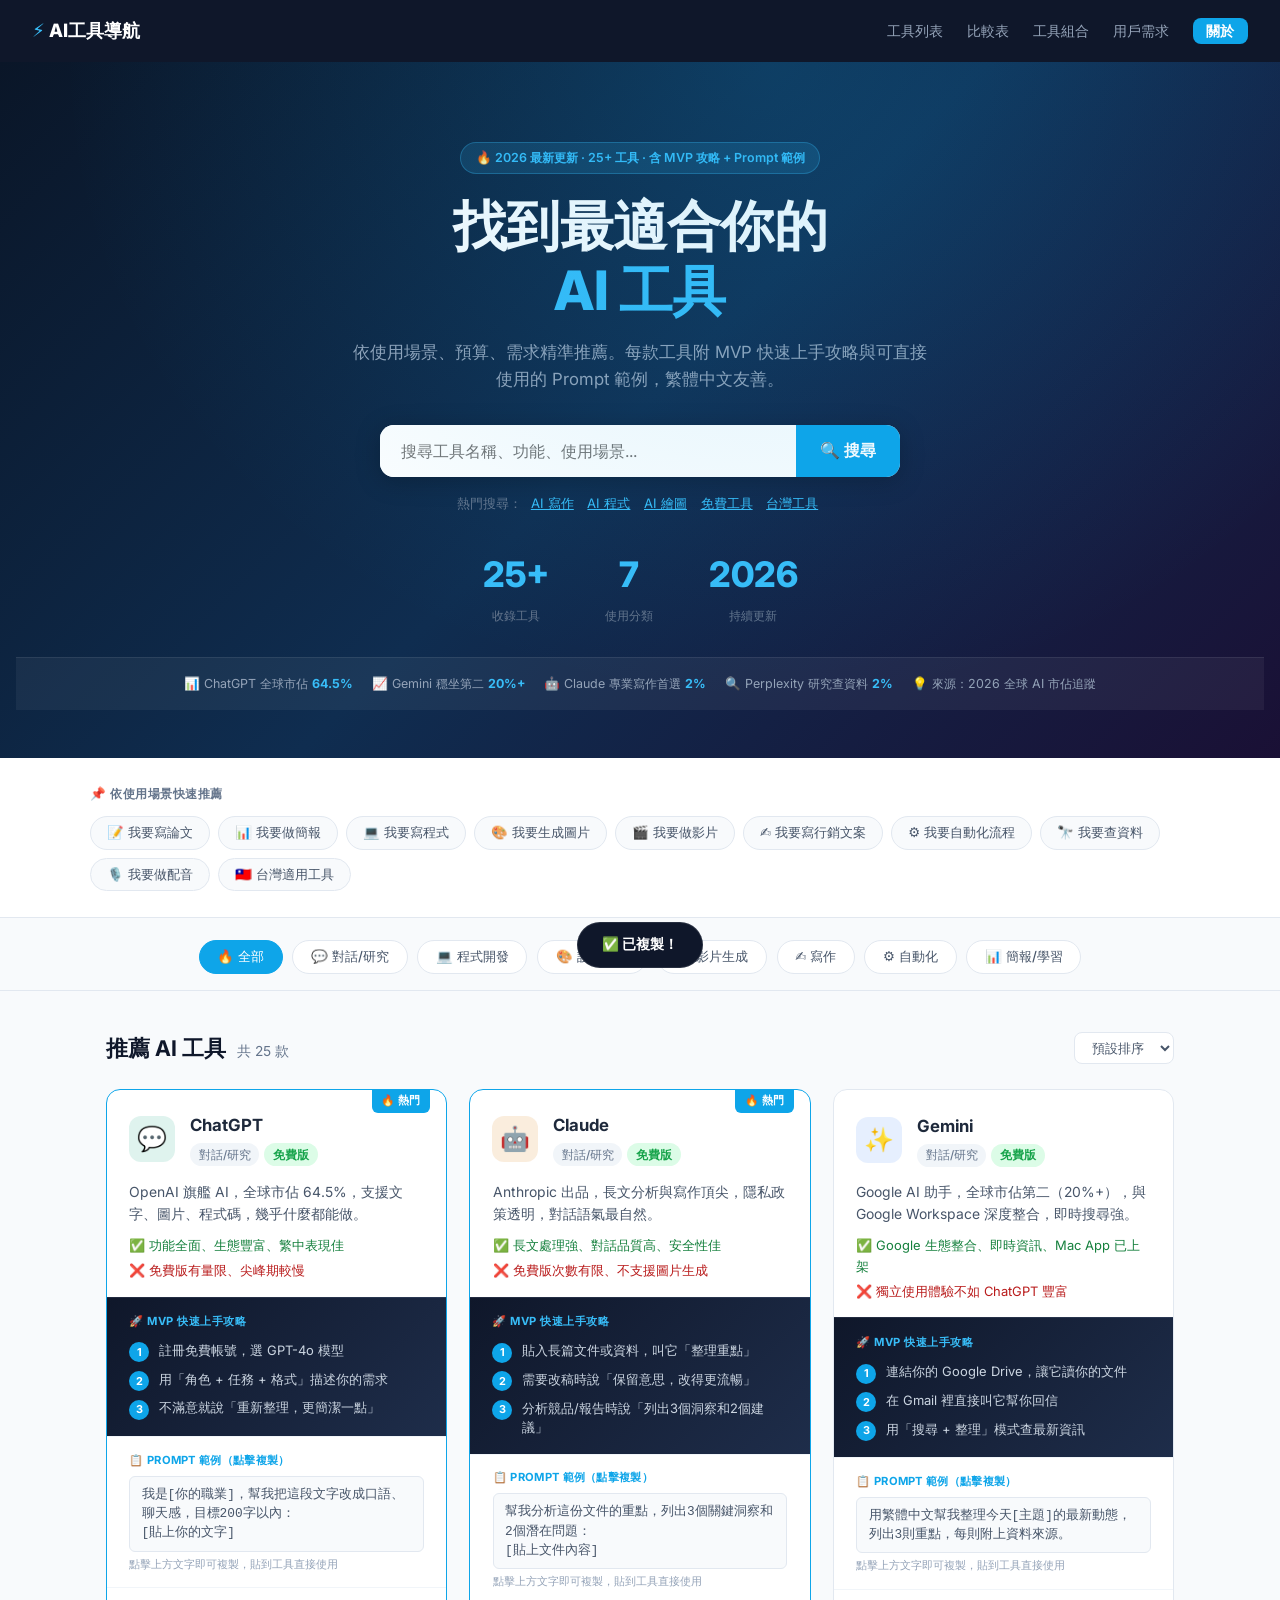
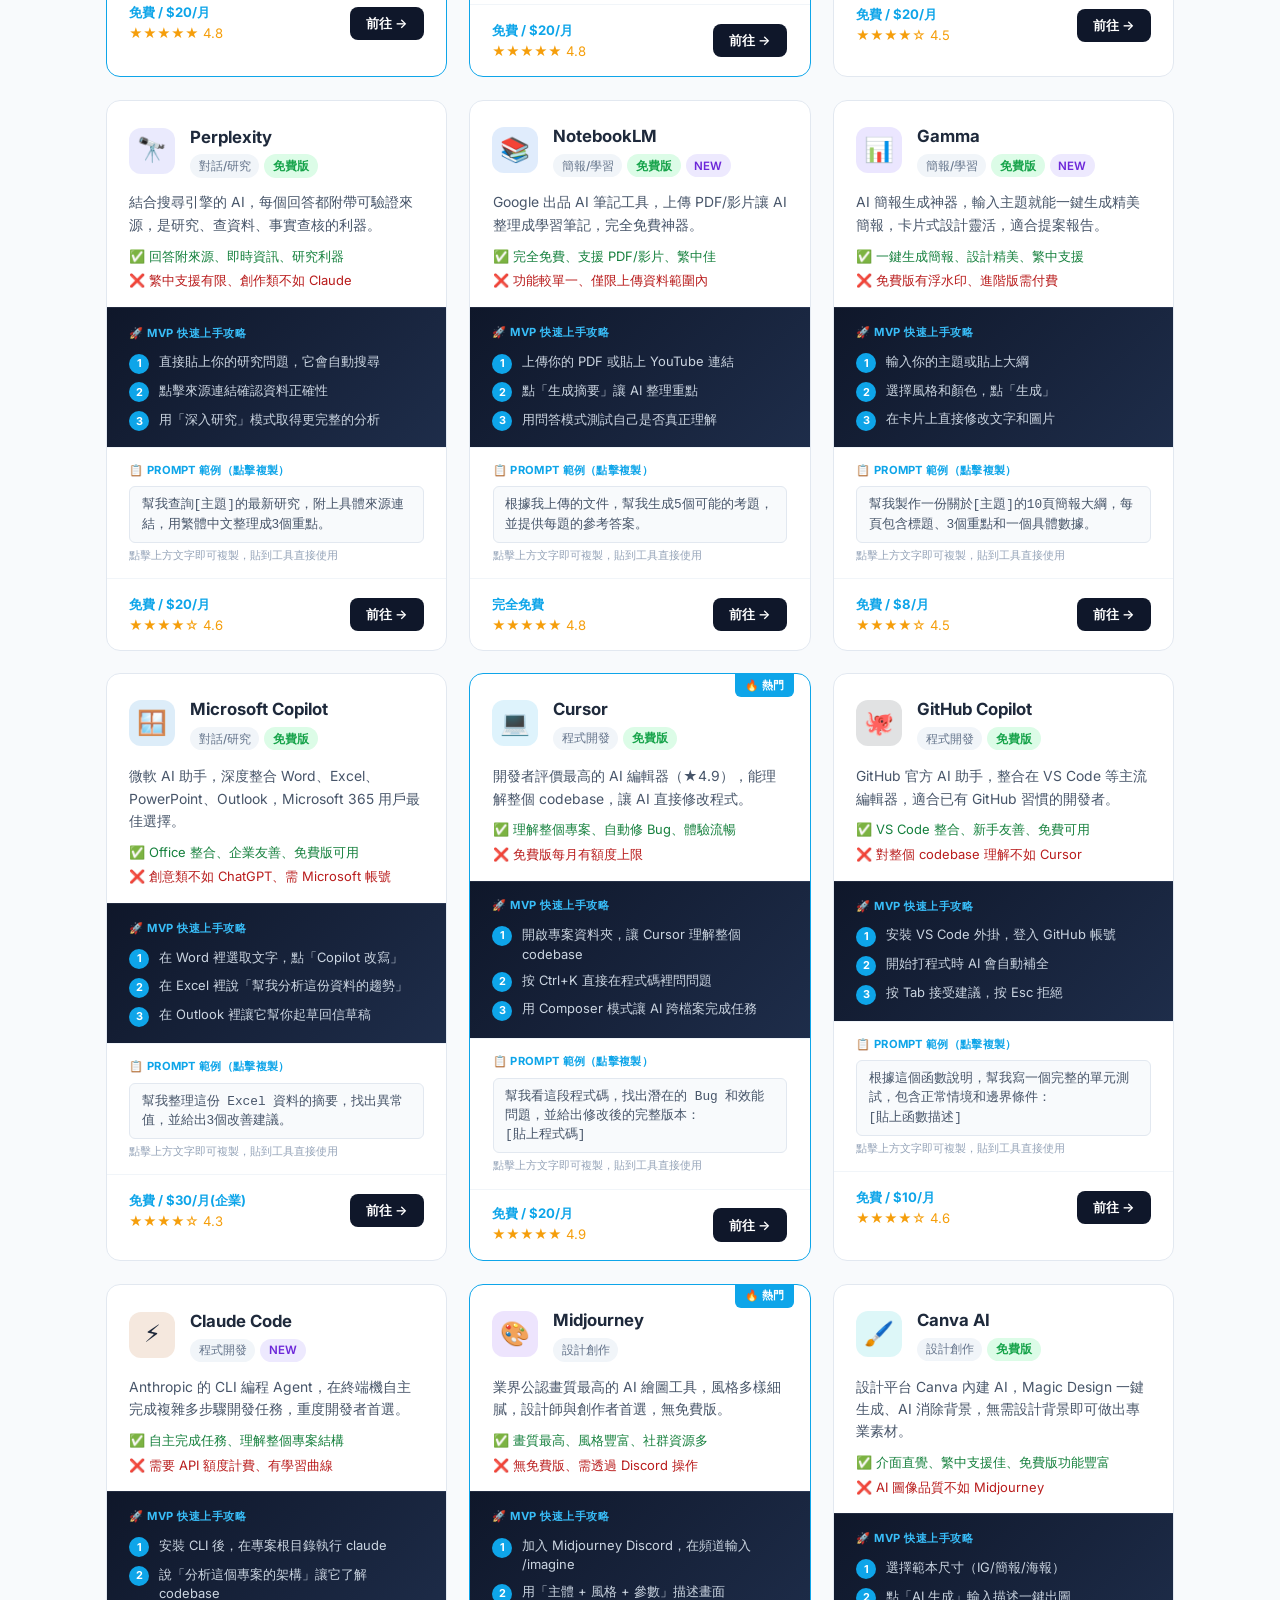
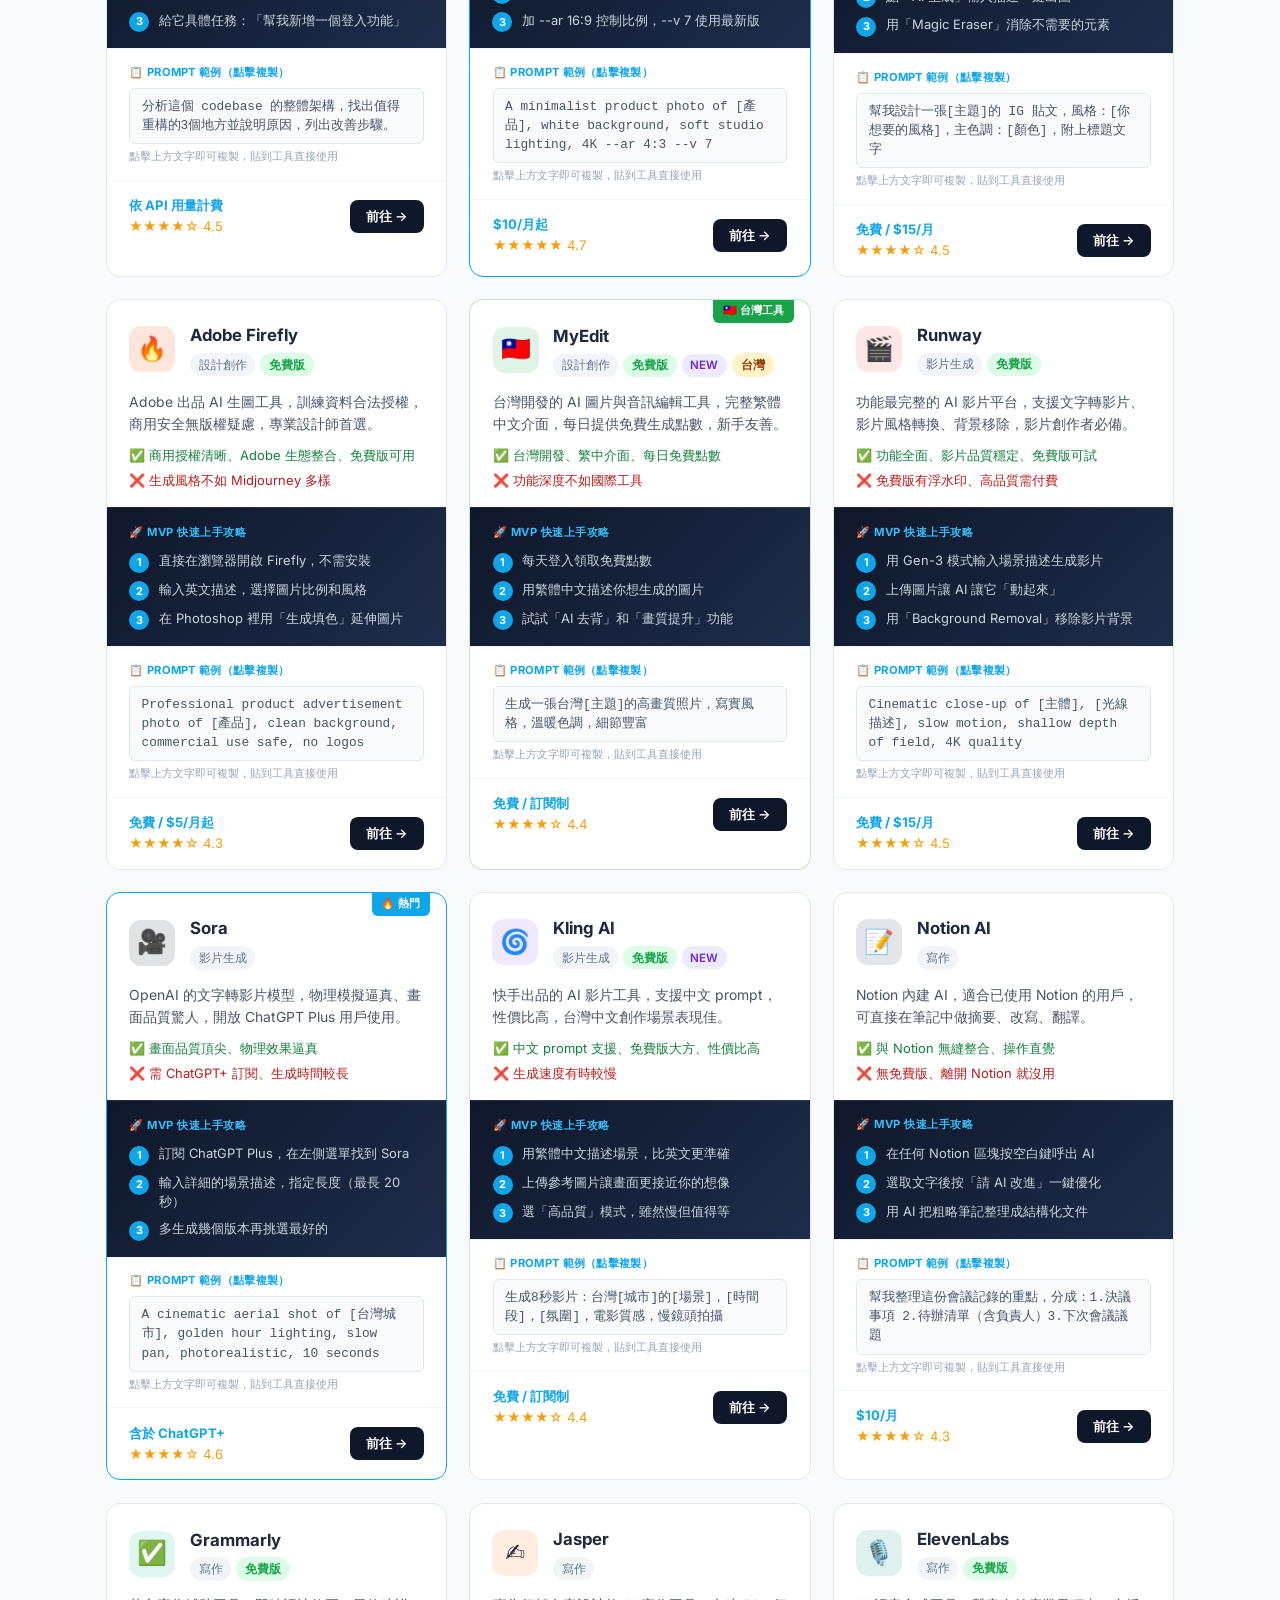
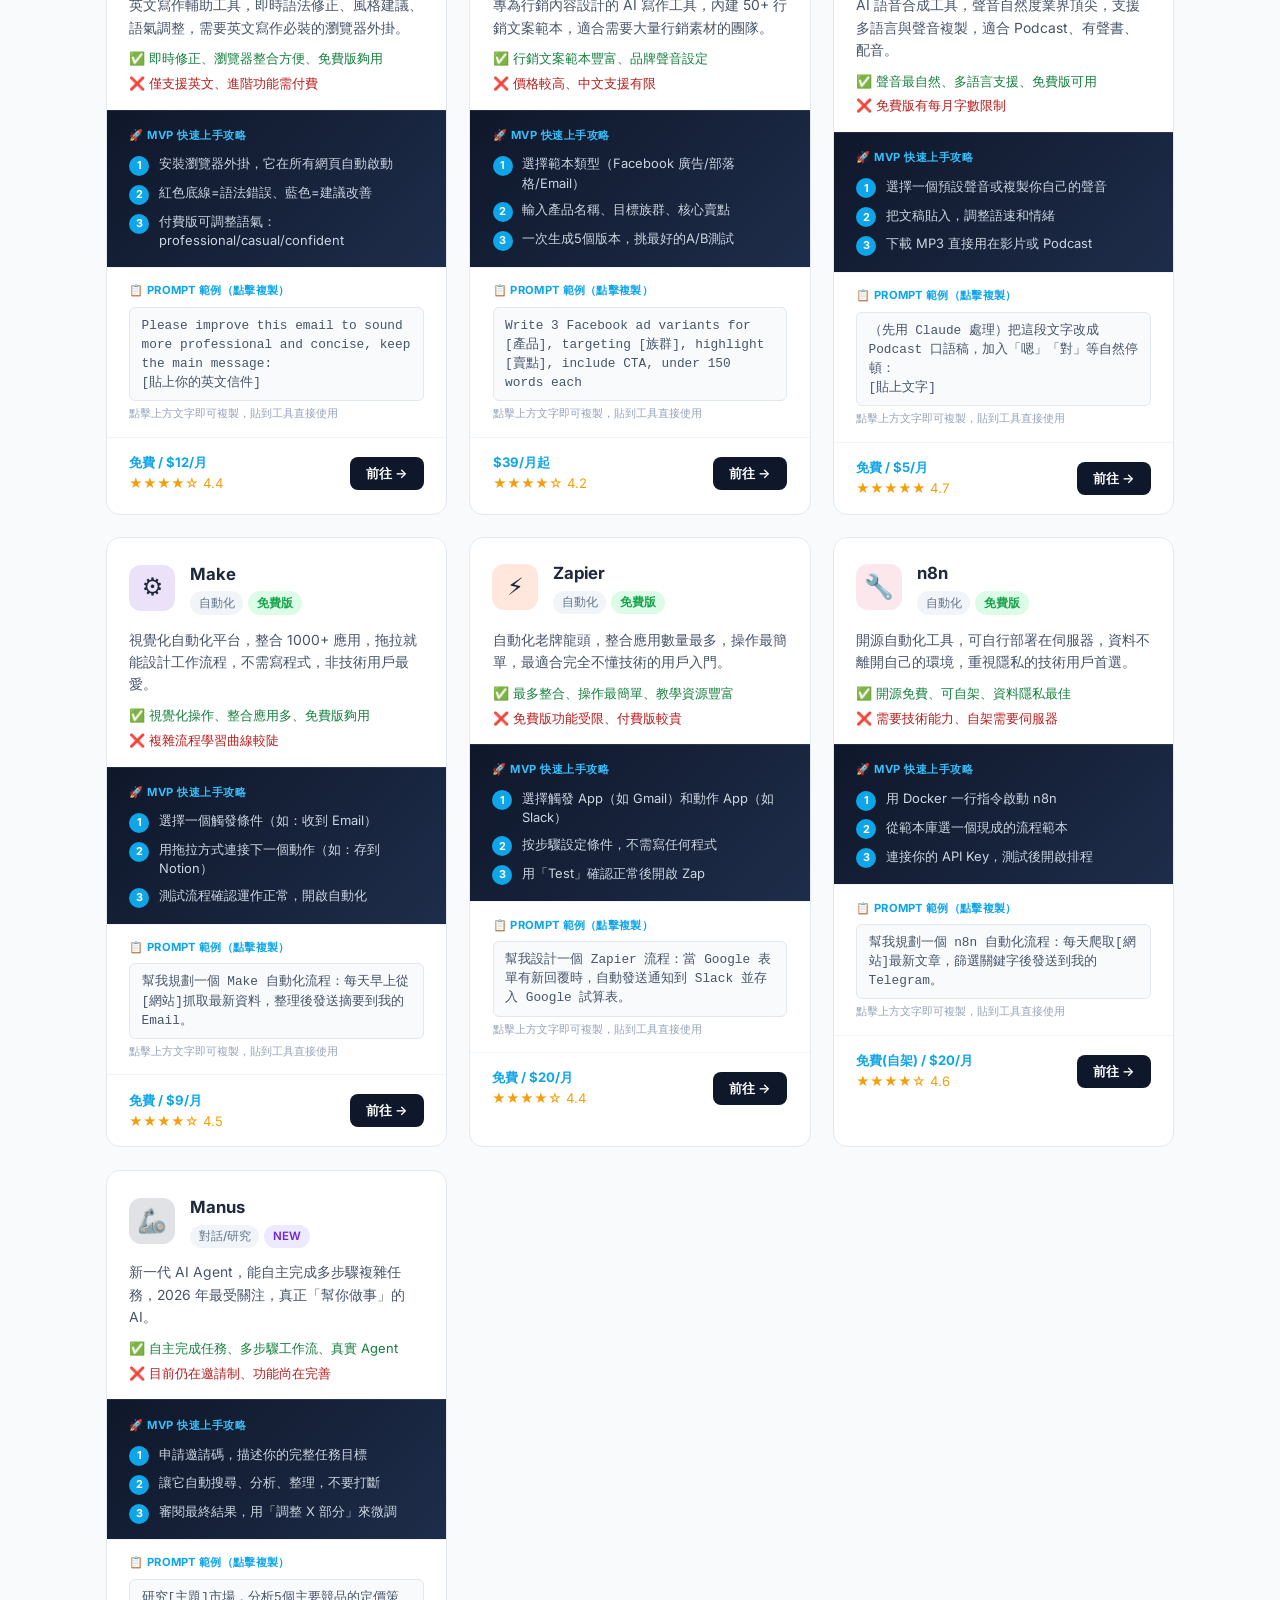
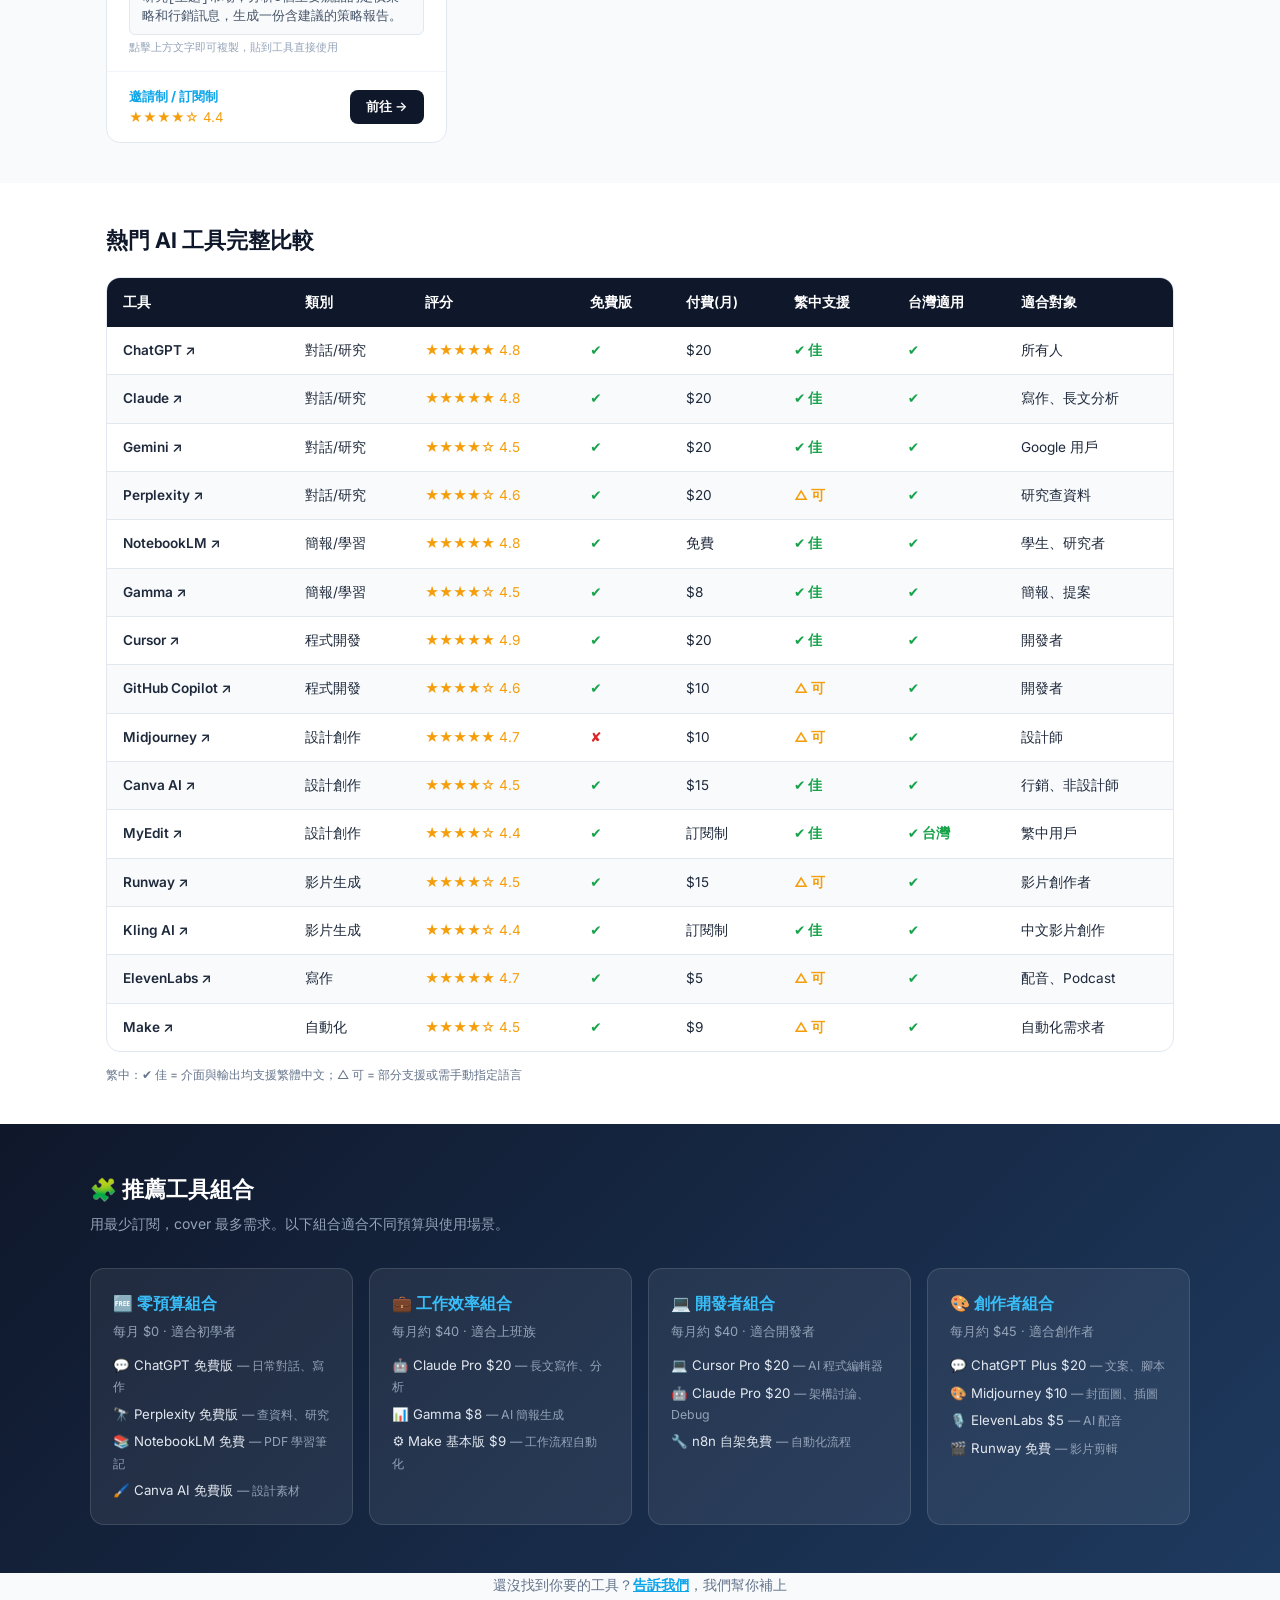
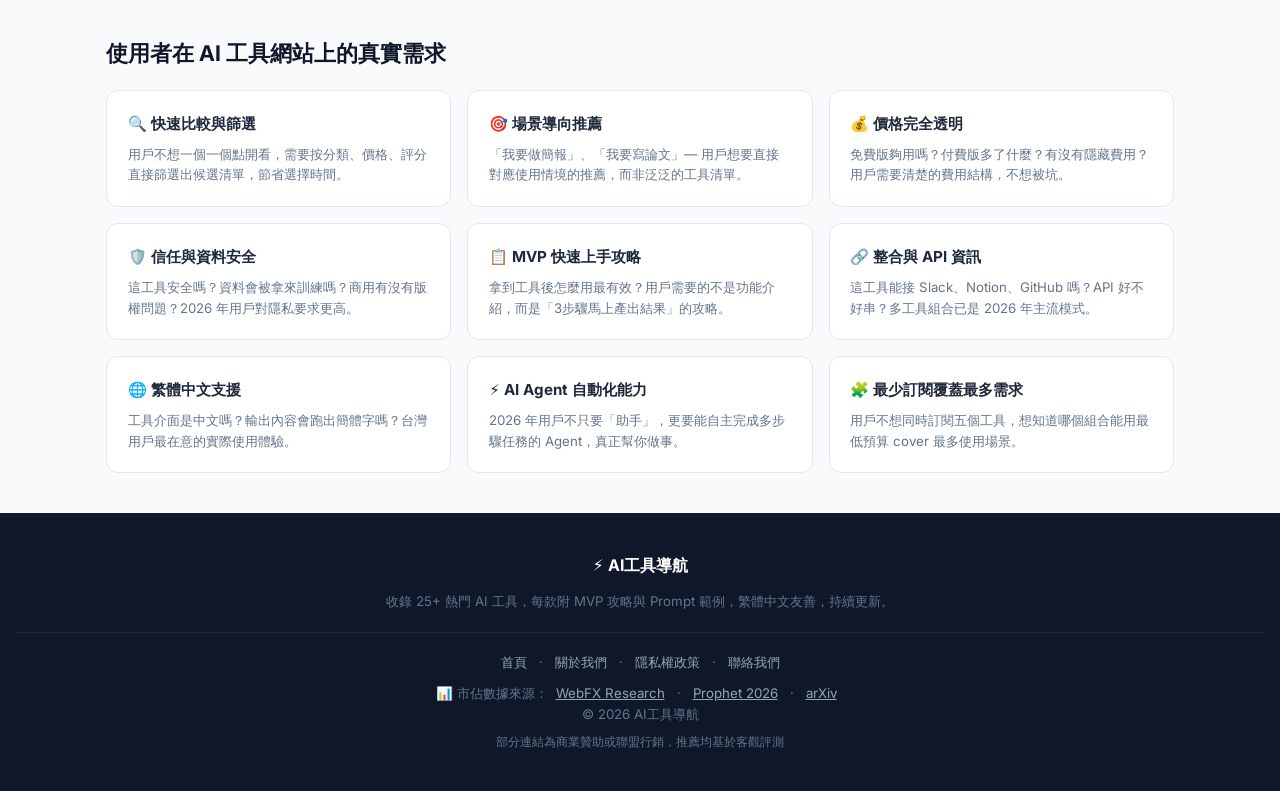
==== commit b3903ec1: "fix: 改回深色版 + OG/JSON-LD/漢堡選單/搜尋擴充/CTA/來源連結" ====
--- a/index.html
+++ b/index.html
@@ -43,279 +43,175 @@
   <link rel="preconnect" href="https://fonts.googleapis.com">
   <link href="https://fonts.googleapis.com/css2?family=Inter:wght@400;500;600;700;800&display=swap" rel="stylesheet" media="print" onload="this.media='all'" />
   <style>
-    * { margin: 0; padding: 0; box-sizing: border-box; }
-    html { scroll-behavior: smooth; }
-    body {
-      font-family: 'Inter', -apple-system, BlinkMacSystemFont, sans-serif;
-      background: #fff;
-      color: #1d1d1f;
-      line-height: 1.6;
-      -webkit-font-smoothing: antialiased;
+    :root {
+      --navy:#0f172a; --blue:#0ea5e9; --blue-light:#38bdf8;
+      --green:#16a34a; --red:#dc2626; --amber:#f59e0b;
+      --gray-50:#f8fafc; --gray-100:#f1f5f9; --gray-200:#e2e8f0;
+      --gray-400:#94a3b8; --gray-500:#64748b; --gray-600:#475569; --gray-900:#1e293b;
+      --radius:14px; --shadow:0 4px 20px rgba(0,0,0,.08); --shadow-hover:0 8px 32px rgba(0,0,0,.14);
     }
-
-    /* NAV - Kling style clean minimal */
-    nav {
-      position: fixed; top: 0; left: 0; right: 0; z-index: 100;
-      background: rgba(255,255,255,.8);
-      backdrop-filter: blur(20px);
-      -webkit-backdrop-filter: blur(20px);
-      border-bottom: 1px solid rgba(0,0,0,.06);
-      padding: 0 32px;
-      display: flex; align-items: center; justify-content: space-between;
-      height: 56px;
-    }
-    .nav-logo { font-weight: 700; font-size: 1.05rem; color: #1d1d1f; text-decoration: none; letter-spacing: -.3px; }
-    .nav-logo span { color: #0071e3; }
-    .nav-links { display: flex; gap: 24px; list-style: none; }
-    .nav-links a { color: #6e6e73; text-decoration: none; font-size: .82rem; font-weight: 500; transition: color .2s; }
-    .nav-links a:hover { color: #1d1d1f; }
-    .nav-cta { background: #0071e3; color: #fff !important; padding: 6px 18px; border-radius: 20px; font-weight: 600 !important; font-size: .82rem !important; }
-
-    /* HERO - inspired by Kling */
-    .hero {
-      padding: 120px 24px 60px;
-      text-align: center;
-      background: linear-gradient(180deg, #f5f5f7 0%, #fff 100%);
-      position: relative;
-    }
-    .hero-badge {
-      display: inline-block;
-      background: rgba(0,113,227,.08);
-      color: #0071e3;
-      font-size: .78rem;
-      font-weight: 600;
-      padding: 4px 14px;
-      border-radius: 100px;
-      margin-bottom: 20px;
-      border: 1px solid rgba(0,113,227,.15);
-    }
-    .hero h1 {
-      font-size: clamp(2.4rem, 5vw, 3.8rem);
-      font-weight: 700;
-      letter-spacing: -.6px;
-      line-height: 1.1;
-      color: #1d1d1f;
-      margin-bottom: 16px;
-    }
-    .hero h1 span { color: #0071e3; }
-    .hero p {
-      color: #6e6e73;
-      font-size: 1.1rem;
-      max-width: 560px;
-      margin: 0 auto 28px;
-    }
-    .search-bar {
-      display: flex;
-      max-width: 520px;
-      margin: 0 auto 16px;
-      background: #fff;
-      border-radius: 16px;
-      overflow: hidden;
-      box-shadow: 0 2px 20px rgba(0,0,0,.06);
-      border: 1px solid #e8e8ed;
-    }
-    .search-bar input {
-      flex: 1; border: none; padding: 14px 18px; font-size: .95rem;
-      outline: none; font-family: inherit; color: #1d1d1f;
-    }
-    .search-bar button {
-      background: #0071e3; color: #fff; border: none;
-      padding: 14px 24px; cursor: pointer; font-size: .95rem;
-      font-weight: 600; font-family: inherit;
-    }
-    .search-bar button:hover { background: #0062c4; }
-    .hero-hint { color: #6e6e73; font-size: .82rem; margin-bottom: 32px; }
-    .hero-hint span { color: #0071e3; cursor: pointer; margin: 0 4px; font-weight: 500; }
-    .stats { display: flex; justify-content: center; gap: 40px; margin-top: 8px; }
-    .stat-num { font-size: 2rem; font-weight: 700; color: #1d1d1f; }
-    .stat-label { font-size: .8rem; color: #6e6e73; margin-top: 2px; }
-
-    /* MARKET BAR */
-    .market-bar {
-      background: #f5f5f7;
-      border-top: 1px solid #e8e8ed;
-      padding: 14px 24px;
-      display: flex; flex-wrap: wrap; gap: 20px;
-      justify-content: center; align-items: center;
-    }
-    .market-item { color: #6e6e73; font-size: .8rem; }
-    .market-item strong { color: #1d1d1f; }
+    *{box-sizing:border-box;margin:0;padding:0;}
+    html{scroll-behavior:smooth;}
+    body{font-family:'Inter',system-ui,sans-serif;background:var(--gray-50);color:var(--gray-900);line-height:1.6;}
+
+    /* NAV */
+    nav{background:var(--navy);padding:0 2rem;display:flex;align-items:center;justify-content:space-between;height:62px;position:sticky;top:0;z-index:200;}
+    .nav-logo{color:#fff;font-size:1.15rem;font-weight:800;text-decoration:none;}
+    .nav-logo span{color:var(--blue-light);}
+    .nav-links{display:flex;gap:1.5rem;list-style:none;}
+    .nav-links a{color:var(--gray-400);text-decoration:none;font-size:.85rem;font-weight:500;transition:color .2s;}
+    .nav-links a:hover{color:#fff;}
+    .nav-cta{background:var(--blue);color:#fff !important;padding:.3rem .85rem;border-radius:8px;font-weight:600 !important;}
+
+    /* HERO */
+    .hero{background:linear-gradient(135deg,#0a1628 0%,#0f2d50 50%,#1a1035 100%);color:#fff;text-align:center;padding:5rem 1rem 3rem;position:relative;overflow:hidden;}
+    .hero::before{content:'';position:absolute;inset:0;background:radial-gradient(ellipse at 60% 0%,rgba(14,165,233,.18) 0%,transparent 65%);pointer-events:none;}
+    .hero-badge{display:inline-block;background:rgba(56,189,248,.15);border:1px solid rgba(56,189,248,.3);color:var(--blue-light);font-size:.78rem;font-weight:600;padding:.3rem .9rem;border-radius:999px;margin-bottom:1.2rem;}
+    .hero h1{font-size:clamp(2rem,5vw,3.4rem);font-weight:800;margin-bottom:1rem;letter-spacing:-.5px;line-height:1.2;}
+    .hero h1 span{color:var(--blue-light);}
+    .hero p{color:var(--gray-400);font-size:1.05rem;max-width:580px;margin:0 auto 2rem;}
+    .search-bar{display:flex;max-width:520px;margin:0 auto 1rem;background:#fff;border-radius:14px;overflow:hidden;box-shadow:0 4px 24px rgba(0,0,0,.25);}
+    .search-bar input{flex:1;border:none;padding:.95rem 1.3rem;font-size:1rem;outline:none;color:var(--gray-900);font-family:inherit;}
+    .search-bar button{background:var(--blue);color:#fff;border:none;padding:.95rem 1.5rem;cursor:pointer;font-size:1rem;font-weight:600;font-family:inherit;transition:background .2s;}
+    .search-bar button:hover{background:#0284c7;}
+    .hero-hint{color:var(--gray-500);font-size:.82rem;margin-bottom:2rem;}
+    .hero-hint span{color:var(--blue-light);cursor:pointer;text-decoration:underline;margin:0 .3rem;}
+    .stats{display:flex;justify-content:center;gap:3.5rem;margin-top:.5rem;}
+    .stat-num{font-size:2.2rem;font-weight:800;color:var(--blue-light);}
+    .stat-label{font-size:.75rem;color:var(--gray-500);margin-top:.2rem;}
+    .market-bar{background:rgba(255,255,255,.05);border-top:1px solid rgba(255,255,255,.08);padding:1rem 2rem;display:flex;flex-wrap:wrap;gap:1.2rem;justify-content:center;align-items:center;margin-top:2rem;}
+    .market-item{color:var(--gray-400);font-size:.78rem;}
+    .market-item strong{color:var(--blue-light);}
 
     /* SCENARIO */
-    .scenario-section { background: #fff; border-bottom: 1px solid #e8e8ed; padding: 20px 24px; }
-    .scenario-inner { max-width: 1100px; margin: 0 auto; }
-    .scenario-label { font-size: .78rem; color: #6e6e73; font-weight: 600; margin-bottom: 10px; letter-spacing: .5px; }
-    .scenario-btns { display: flex; flex-wrap: wrap; gap: 8px; }
-    .scenario-btn {
-      padding: 6px 16px; border-radius: 100px; border: 1px solid #e8e8ed;
-      background: #fff; cursor: pointer; font-size: .83rem; color: #6e6e73;
-      transition: all .2s; font-family: inherit; font-weight: 500;
-    }
-    .scenario-btn:hover, .scenario-btn.active { background: #1d1d1f; color: #fff; border-color: #1d1d1f; }
+    .scenario-section{background:#fff;border-bottom:1px solid var(--gray-200);padding:1.6rem 1rem;}
+    .scenario-inner{max-width:1100px;margin:0 auto;}
+    .scenario-label{font-size:.78rem;color:var(--gray-500);font-weight:600;margin-bottom:.8rem;text-transform:uppercase;letter-spacing:.5px;}
+    .scenario-btns{display:flex;flex-wrap:wrap;gap:.5rem;}
+    .scenario-btn{padding:.42rem 1rem;border-radius:999px;border:1.5px solid var(--gray-200);background:var(--gray-50);cursor:pointer;font-size:.83rem;color:var(--gray-600);transition:all .2s;font-family:inherit;font-weight:500;}
+    .scenario-btn:hover,.scenario-btn.active{background:var(--navy);color:#fff;border-color:var(--navy);}
 
     /* FILTERS */
-    .filters {
-      display: flex; flex-wrap: wrap; gap: 8px; justify-content: center;
-      padding: 16px 24px; background: #fff; border-bottom: 1px solid #e8e8ed;
-    }
-    .filter-btn {
-      padding: 6px 16px; border-radius: 100px; border: 1px solid #e8e8ed;
-      background: #fff; cursor: pointer; font-size: .83rem; color: #6e6e73;
-      transition: all .2s; font-family: inherit; font-weight: 500;
-    }
-    .filter-btn.active, .filter-btn:hover { background: #0071e3; color: #fff; border-color: #0071e3; }
-
-    /* TOOLS SECTION */
-    .section { max-width: 1100px; margin: 0 auto; padding: 48px 24px; }
-    .section-header { display: flex; align-items: center; justify-content: space-between; margin-bottom: 28px; flex-wrap: wrap; gap: 8px; }
-    .section-title { font-size: 1.4rem; font-weight: 700; color: #1d1d1f; letter-spacing: -.3px; }
-    .section-sub { font-size: .88rem; color: #6e6e73; font-weight: 400; margin-left: 6px; }
-    .sort-select {
-      padding: 6px 14px; border: 1px solid #e8e8ed; border-radius: 10px;
-      font-size: .83rem; color: #6e6e73; background: #fff; cursor: pointer; font-family: inherit;
-    }
-    .tools-grid { display: grid; grid-template-columns: repeat(auto-fill, minmax(340px, 1fr)); gap: 20px; }
-
-    /* CARD - inspired by KLING: clean, white, subtle shadow */
-    .tool-card {
-      background: #fff;
-      border-radius: 18px;
-      border: 1px solid #e8e8ed;
-      transition: all .3s ease;
-      position: relative;
-      overflow: hidden;
-    }
-    .tool-card:hover {
-      box-shadow: 0 8px 40px rgba(0,0,0,.08);
-      border-color: #d2d2d7;
-      transform: translateY(-2px);
-    }
-    .tool-card.featured { border-color: #0071e3; }
-    .tool-card.tw-local { border-color: #16a34a55; }
-    .card-top { padding: 24px 24px 16px; }
-    .featured-badge { position: absolute; top: 12px; right: 12px; background: #0071e3; color: #fff; font-size: .68rem; font-weight: 700; padding: 3px 10px; border-radius: 100px; }
-    .tw-badge-top { position: absolute; top: 12px; right: 12px; background: #16a34a; color: #fff; font-size: .68rem; font-weight: 700; padding: 3px 10px; border-radius: 100px; }
-    .tool-header { display: flex; align-items: center; gap: 12px; margin-bottom: 12px; }
-    .tool-icon { width: 44px; height: 44px; border-radius: 12px; display: flex; align-items: center; justify-content: center; font-size: 1.4rem; flex-shrink: 0; }
-    .tool-name { font-weight: 700; font-size: 1rem; }
-    .tool-badges { display: flex; gap: 4px; flex-wrap: wrap; margin-top: 3px; }
-    .tool-tag { font-size: .7rem; color: #6e6e73; background: #f5f5f7; padding: 2px 10px; border-radius: 100px; font-weight: 500; }
-    .badge-free { background: #e8f5e9; color: #16a34a; font-size: .7rem; padding: 2px 10px; border-radius: 100px; font-weight: 600; }
-    .badge-new { background: #ede9fe; color: #6d28d9; font-size: .7rem; padding: 2px 10px; border-radius: 100px; font-weight: 600; }
-    .badge-tw { background: #fef3c7; color: #92400e; font-size: .7rem; padding: 2px 10px; border-radius: 100px; font-weight: 600; }
-    .tool-desc { font-size: .88rem; color: #6e6e73; line-height: 1.6; margin-bottom: 8px; }
-    .tool-pros { font-size: .82rem; color: #16a34a; margin-bottom: 4px; }
-    .tool-cons { font-size: .82rem; color: #dc2626; margin-bottom: 0; }
-
-    /* MVP - inline inside card, no dark section */
-    .mvp-section { padding: 0 24px 12px; }
-    .mvp-label { font-size: .7rem; color: #0071e3; font-weight: 700; margin-bottom: 8px; letter-spacing: .3px; display: flex; align-items: center; gap: 4px; }
-    .mvp-steps { display: flex; flex-direction: column; gap: 4px; }
-    .mvp-step { display: flex; align-items: flex-start; gap: 8px; }
-    .mvp-num {
-      width: 18px; height: 18px; border-radius: 50%;
-      font-size: .65rem; font-weight: 700; display: flex;
-      align-items: center; justify-content: center; flex-shrink: 0; margin-top: 2px;
-    }
-    .mvp-text { font-size: .82rem; color: #6e6e73; line-height: 1.5; }
-
-    /* PROMPT */
-    .prompt-section { padding: 0 24px 12px; }
-    .prompt-label { font-size: .7rem; color: #0071e3; font-weight: 700; margin-bottom: 6px; letter-spacing: .3px; }
-    .prompt-text {
-      font-size: .8rem; color: #6e6e73; font-family: monospace; line-height: 1.5;
-      background: #f5f5f7; border-radius: 10px; padding: 8px 12px;
-      cursor: pointer; border: 1px solid #e8e8ed; transition: border-color .2s;
-    }
-    .prompt-text:hover { border-color: #0071e3; }
-    .copy-hint { font-size: .68rem; color: #a1a1a6; margin-top: 4px; }
+    .filters{display:flex;flex-wrap:wrap;gap:.6rem;justify-content:center;padding:1.4rem 1rem 1rem;background:var(--gray-50);border-bottom:1px solid var(--gray-200);}
+    .filter-btn{padding:.42rem 1.1rem;border-radius:999px;border:1.5px solid var(--gray-200);background:#fff;cursor:pointer;font-size:.83rem;color:var(--gray-600);transition:all .2s;font-family:inherit;font-weight:500;}
+    .filter-btn.active,.filter-btn:hover{background:var(--blue);color:#fff;border-color:var(--blue);}
+
+    /* TOOLS */
+    .section{max-width:1100px;margin:0 auto;padding:2.5rem 1rem;}
+    .section-header{display:flex;align-items:center;justify-content:space-between;margin-bottom:1.5rem;flex-wrap:wrap;gap:.5rem;}
+    .section-title{font-size:1.35rem;font-weight:700;color:var(--navy);}
+    .section-sub{font-size:.86rem;color:var(--gray-500);font-weight:400;margin-left:.4rem;}
+    .sort-select{padding:.38rem .8rem;border:1.5px solid var(--gray-200);border-radius:8px;font-size:.83rem;color:var(--gray-600);background:#fff;cursor:pointer;font-family:inherit;}
+    .tools-grid{display:grid;grid-template-columns:repeat(auto-fill,minmax(320px,1fr));gap:1.4rem;}
+
+    /* CARD */
+    .tool-card{background:#fff;border-radius:var(--radius);border:1px solid var(--gray-200);transition:transform .2s,box-shadow .2s,border-color .2s;position:relative;overflow:hidden;}
+    .tool-card:hover{transform:translateY(-4px);box-shadow:var(--shadow-hover);border-color:var(--blue-light);}
+    .tool-card.featured{border-color:var(--blue);}
+    .tool-card.tw-local{border-color:#16a34a44;}
+    .card-top{padding:1.4rem 1.4rem 1rem;}
+    .featured-badge{position:absolute;top:-1px;right:1rem;background:var(--blue);color:#fff;font-size:.68rem;font-weight:700;padding:.2rem .6rem;border-radius:0 0 6px 6px;}
+    .tw-badge-top{position:absolute;top:-1px;right:1rem;background:var(--green);color:#fff;font-size:.68rem;font-weight:700;padding:.2rem .6rem;border-radius:0 0 6px 6px;}
+    .tool-header{display:flex;align-items:center;gap:.9rem;margin-bottom:.9rem;}
+    .tool-icon{width:46px;height:46px;border-radius:12px;display:flex;align-items:center;justify-content:center;font-size:1.5rem;flex-shrink:0;}
+    .tool-name{font-weight:700;font-size:1.05rem;}
+    .tool-badges{display:flex;gap:.3rem;flex-wrap:wrap;margin-top:.25rem;}
+    .tool-tag{font-size:.72rem;color:var(--gray-500);background:var(--gray-100);padding:.15rem .55rem;border-radius:999px;font-weight:500;}
+    .badge-free{background:#dcfce7;color:var(--green);font-size:.72rem;padding:.15rem .55rem;border-radius:999px;font-weight:600;}
+    .badge-new{background:#ede9fe;color:#6d28d9;font-size:.72rem;padding:.15rem .55rem;border-radius:999px;font-weight:600;}
+    .badge-tw{background:#fef3c7;color:#92400e;font-size:.72rem;padding:.15rem .55rem;border-radius:999px;font-weight:600;}
+    .tool-desc{font-size:.87rem;color:var(--gray-600);line-height:1.6;margin-bottom:.6rem;}
+    .tool-pros{font-size:.81rem;color:#15803d;margin-bottom:.25rem;}
+    .tool-cons{font-size:.81rem;color:#b91c1c;}
+
+    /* MVP SECTION */
+    .mvp-section{background:linear-gradient(135deg,#0f172a,#1e2d4a);padding:1rem 1.4rem;border-top:1px solid rgba(255,255,255,.06);}
+    .mvp-label{font-size:.7rem;color:var(--blue-light);font-weight:700;text-transform:uppercase;letter-spacing:.5px;margin-bottom:.6rem;display:flex;align-items:center;gap:.4rem;}
+    .mvp-steps{display:flex;flex-direction:column;gap:.45rem;}
+    .mvp-step{display:flex;align-items:flex-start;gap:.6rem;}
+    .mvp-num{width:20px;height:20px;background:var(--blue);color:#fff;border-radius:50%;font-size:.68rem;font-weight:700;display:flex;align-items:center;justify-content:center;flex-shrink:0;margin-top:.1rem;}
+    .mvp-text{font-size:.81rem;color:#cbd5e1;line-height:1.5;}
+    .mvp-text strong{color:#fff;}
+
+    /* PROMPT SECTION */
+    .prompt-section{padding:.9rem 1.4rem;border-top:1px solid var(--gray-100);}
+    .prompt-label{font-size:.7rem;color:var(--blue);font-weight:700;text-transform:uppercase;letter-spacing:.3px;margin-bottom:.4rem;}
+    .prompt-text{font-size:.8rem;color:var(--gray-600);font-family:monospace;line-height:1.5;background:var(--gray-50);border-radius:6px;padding:.5rem .7rem;cursor:pointer;border:1px solid var(--gray-200);transition:border-color .2s;}
+    .prompt-text:hover{border-color:var(--blue);color:var(--blue);}
+    .copy-hint{font-size:.67rem;color:var(--gray-400);margin-top:.25rem;}
 
     /* CARD FOOTER */
-    .card-footer { display: flex; align-items: center; justify-content: space-between; padding: 12px 24px; border-top: 1px solid #f5f5f7; }
-    .tool-price { font-size: .82rem; color: #0071e3; font-weight: 700; }
-    .tool-rating { font-size: .82rem; color: #f59e0b; }
-    .tool-link {
-      font-size: .82rem; background: #1d1d1f; color: #fff;
-      padding: 6px 16px; border-radius: 100px; text-decoration: none;
-      transition: background .2s; font-weight: 600;
-    }
-    .tool-link:hover { background: #0071e3; }
-    .no-results { color: #6e6e73; padding: 40px; text-align: center; grid-column: 1/-1; }
+    .card-footer{display:flex;align-items:center;justify-content:space-between;padding:.9rem 1.4rem;border-top:1px solid var(--gray-100);}
+    .tool-price{font-size:.82rem;color:var(--blue);font-weight:700;}
+    .tool-rating{font-size:.82rem;color:var(--amber);}
+    .tool-link{font-size:.82rem;background:var(--navy);color:#fff;padding:.38rem 1rem;border-radius:8px;text-decoration:none;transition:background .2s;font-weight:600;}
+    .tool-link:hover{background:var(--blue);}
+    .no-results{color:var(--gray-400);padding:3rem;text-align:center;grid-column:1/-1;}
 
     /* SCENARIO RESULT */
-    .scenario-result { background: #f5f5f7; border-radius: 18px; padding: 20px; margin-bottom: 24px; display: none; border: 1px solid #e8e8ed; }
-    .scenario-result.show { display: block; }
-    .scenario-result h3 { font-size: 1rem; margin-bottom: 10px; color: #1d1d1f; }
-    .rec-tools { display: flex; flex-wrap: wrap; gap: 8px; }
-    .rec-tool { background: #fff; border: 1px solid #e8e8ed; color: #1d1d1f; padding: 6px 14px; border-radius: 100px; font-size: .82rem; font-weight: 600; cursor: pointer; transition: background .2s; }
-    .rec-tool:hover { background: #0071e3; color: #fff; border-color: #0071e3; }
+    .scenario-result{background:linear-gradient(135deg,#0f172a,#1e3a5f);color:#fff;border-radius:var(--radius);padding:1.5rem;margin-bottom:1.5rem;display:none;}
+    .scenario-result.show{display:block;}
+    .scenario-result h3{font-size:1rem;margin-bottom:.8rem;color:var(--blue-light);}
+    .rec-tools{display:flex;flex-wrap:wrap;gap:.5rem;}
+    .rec-tool{background:rgba(255,255,255,.1);border:1px solid rgba(255,255,255,.15);color:#fff;padding:.35rem .8rem;border-radius:8px;font-size:.84rem;font-weight:600;cursor:pointer;transition:background .2s;}
+    .rec-tool:hover{background:var(--blue);}
 
     /* COMPARE */
-    .compare-section { background: #f5f5f7; padding: 48px 24px; }
-    .compare-wrap { overflow-x: auto; border-radius: 18px; border: 1px solid #e8e8ed; background: #fff; }
-    table { width: 100%; border-collapse: collapse; font-size: .85rem; }
-    thead tr { background: #1d1d1f; color: #fff; }
-    th { padding: 12px 16px; text-align: left; font-weight: 600; white-space: nowrap; }
-    td { padding: 12px 16px; border-bottom: 1px solid #e8e8ed; }
-    td a { color: #1d1d1f; text-decoration: none; font-weight: 600; }
-    td a:hover { color: #0071e3; }
-    tr:last-child td { border-bottom: none; }
-    tr:nth-child(even) td { background: #fafafa; }
-    .free-yes { color: #16a34a; font-weight: 700; }
-    .free-no { color: #dc2626; font-weight: 700; }
-    .star { color: #f59e0b; }
-    .zh-yes { color: #16a34a; font-weight: 700; }
-    .zh-partial { color: #f59e0b; font-weight: 700; }
+    .compare-wrap{overflow-x:auto;border-radius:var(--radius);border:1px solid var(--gray-200);}
+    table{width:100%;border-collapse:collapse;font-size:.85rem;}
+    thead tr{background:var(--navy);color:#fff;}
+    th{padding:.85rem 1rem;text-align:left;font-weight:600;white-space:nowrap;}
+    td{padding:.8rem 1rem;border-bottom:1px solid var(--gray-200);}
+    td a{color:var(--gray-900);text-decoration:none;font-weight:600;}
+    td a:hover{color:var(--blue);}
+    tr:last-child td{border-bottom:none;}
+    tr:nth-child(even) td{background:var(--gray-50);}
+    .free-yes{color:var(--green);font-weight:700;}
+    .free-no{color:var(--red);font-weight:700;}
+    .star{color:var(--amber);}
+    .zh-yes{color:var(--green);font-weight:700;}
+    .zh-partial{color:var(--amber);font-weight:700;}
 
     /* NEEDS */
-    .needs-grid { display: grid; grid-template-columns: repeat(auto-fill, minmax(260px, 1fr)); gap: 12px; }
-    .need-card {
-      background: #fff; border-radius: 14px; padding: 20px;
-      border: 1px solid #e8e8ed; transition: box-shadow .2s;
-    }
-    .need-card:hover { box-shadow: 0 4px 24px rgba(0,0,0,.06); }
-    .need-card h4 { font-size: .92rem; margin-bottom: 6px; font-weight: 700; }
-    .need-card p { font-size: .83rem; color: #6e6e73; line-height: 1.55; }
+    .needs-grid{display:grid;grid-template-columns:repeat(auto-fill,minmax(260px,1fr));gap:1rem;}
+    .need-card{background:#fff;border-radius:12px;padding:1.3rem;border:1px solid var(--gray-200);transition:box-shadow .2s;}
+    .need-card:hover{box-shadow:var(--shadow);}
+    .need-card h4{font-size:.95rem;margin-bottom:.5rem;font-weight:700;}
+    .need-card p{font-size:.83rem;color:var(--gray-500);line-height:1.55;}
 
     /* BUNDLE */
-    .bundle-section { background: #1d1d1f; color: #fff; padding: 48px 24px; }
-    .bundle-inner { max-width: 1100px; margin: 0 auto; }
-    .bundle-title { font-size: 1.35rem; font-weight: 700; margin-bottom: 6px; }
-    .bundle-sub { color: #a1a1a6; font-size: .88rem; margin-bottom: 24px; }
-    .bundles { display: grid; grid-template-columns: repeat(auto-fill, minmax(250px, 1fr)); gap: 14px; }
-    .bundle-card { background: rgba(255,255,255,.06); border: 1px solid rgba(255,255,255,.1); border-radius: 18px; padding: 20px; }
-    .bundle-card h4 { font-size: 1rem; font-weight: 700; margin-bottom: 4px; color: #fff; }
-    .bundle-card .budget { font-size: .8rem; color: #a1a1a6; margin-bottom: 12px; }
-    .bundle-tools { display: flex; flex-direction: column; gap: 6px; }
-    .bundle-tool { font-size: .84rem; color: #e8e8ed; }
-    .bundle-tool span { color: #a1a1a6; font-size: .78rem; }
+    .bundle-section{background:linear-gradient(135deg,#0f172a,#1e3a5f);color:#fff;padding:3rem 1rem;}
+    .bundle-inner{max-width:1100px;margin:0 auto;}
+    .bundle-title{font-size:1.35rem;font-weight:700;margin-bottom:.4rem;}
+    .bundle-sub{color:var(--gray-400);font-size:.88rem;margin-bottom:2rem;}
+    .bundles{display:grid;grid-template-columns:repeat(auto-fill,minmax(260px,1fr));gap:1rem;}
+    .bundle-card{background:rgba(255,255,255,.07);border:1px solid rgba(255,255,255,.12);border-radius:var(--radius);padding:1.4rem;}
+    .bundle-card h4{font-size:1rem;font-weight:700;margin-bottom:.3rem;color:var(--blue-light);}
+    .bundle-card .budget{font-size:.8rem;color:var(--gray-400);margin-bottom:.8rem;}
+    .bundle-tools{display:flex;flex-direction:column;gap:.4rem;}
+    .bundle-tool{font-size:.83rem;color:#e2e8f0;}
+    .bundle-tool span{color:var(--gray-400);font-size:.77rem;}
 
     /* FOOTER */
-    footer { background: #1d1d1f; color: #a1a1a6; text-align: center; padding: 40px 24px; font-size: .84rem; }
-    footer a { color: #a1a1a6; text-decoration: none; margin: 0 6px; }
-    footer a:hover { color: #fff; }
-    .footer-divider { border: none; border-top: 1px solid rgba(255,255,255,.08); margin: 20px 0; }
+    footer{background:var(--navy);color:var(--gray-500);text-align:center;padding:2.5rem 1rem;font-size:.83rem;}
+    footer a{color:var(--gray-400);text-decoration:none;margin:0 .5rem;transition:color .2s;}
+    footer a:hover{color:#fff;}
+    .footer-divider{border:none;border-top:1px solid rgba(255,255,255,.07);margin:1.2rem 0;}
 
     /* TOAST */
-    .toast {
-      position: fixed; bottom: 24px; left: 50%; transform: translateX(-50%) translateY(120px);
-      background: #1d1d1f; color: #fff; padding: 10px 24px;
-      border-radius: 100px; font-size: .85rem; font-weight: 600;
-      transition: transform .3s cubic-bezier(.22,1,.36,1); z-index: 999;
-      box-shadow: 0 4px 24px rgba(0,0,0,.15);
-    }
-    .toast.show { transform: translateX(-50%) translateY(0); }
-
-    @keyframes fadeUp { from { opacity: 0; transform: translateY(12px); } to { opacity: 1; transform: translateY(0); } }
-    .tool-card { animation: fadeUp .4s ease both; }
-
-    .menu-btn { display: none; background: none; border: none; font-size: 1.4rem; cursor: pointer; color: #1d1d1f; padding: 4px; }
-    @media (max-width: 640px) {
-      .stats { gap: 24px; }
-      .menu-btn { display: block; }
-      .nav-links { display: none; position: absolute; top: 56px; left: 0; right: 0; background: #fff; flex-direction: column; padding: 16px 24px; border-bottom: 1px solid #e8e8ed; box-shadow: 0 8px 24px rgba(0,0,0,.08); }
-      .nav-links.mobile-show { display: flex; }
-      .hero { padding: 100px 16px 40px; }
+    .toast{position:fixed;bottom:2rem;left:50%;transform:translateX(-50%) translateY(100px);background:var(--navy);color:#fff;padding:.7rem 1.5rem;border-radius:999px;font-size:.85rem;font-weight:600;transition:transform .3s;z-index:999;border:1px solid rgba(255,255,255,.1);}
+    .toast.show{transform:translateX(-50%) translateY(0);}
+
+    @keyframes fadeUp{from{opacity:0;transform:translateY(16px);}to{opacity:1;transform:translateY(0);}}
+    .tool-card{animation:fadeUp .35s ease both;}
+
+    .menu-btn{display:none;background:none;border:none;font-size:1.5rem;cursor:pointer;color:#fff;padding:4px;}
+    @media(max-width:640px){
+      .menu-btn{display:block;}
+      .stats{gap:2rem;} .nav-links{display:none;}
+      .nav-links.mobile-show{display:flex;position:absolute;top:62px;left:0;right:0;background:var(--navy);flex-direction:column;padding:16px 24px;border-bottom:1px solid rgba(255,255,255,.1);}
+      .hero{padding:3.5rem 1rem 2rem;} .bundles{grid-template-columns:1fr;}
+      .market-bar{gap:.8rem;}
     }
   </style>
 </head>
@@ -323,6 +219,7 @@
 
 <div class="toast" id="toast">✅ 已複製！</div>
 
+<!-- NAV -->
 <nav>
   <a class="nav-logo" href="/"><span>⚡</span> AI工具導航</a>
   <ul class="nav-links">
@@ -335,13 +232,14 @@
   <button class="menu-btn" onclick="document.querySelector('.nav-links').classList.toggle('mobile-show')">☰</button>
 </nav>
 
+<!-- HERO -->
 <section class="hero">
   <div class="hero-badge">🔥 2026 最新更新 · 25+ 工具 · 含 MVP 攻略 + Prompt 範例</div>
   <h1>找到最適合你的<br/><span>AI 工具</span></h1>
-  <p>依使用場景、預算、需求精準推薦。<br>每款工具附 MVP 快速上手攻略與可直接使用的 Prompt 範例。</p>
+  <p>依使用場景、預算、需求精準推薦。每款工具附 MVP 快速上手攻略與可直接使用的 Prompt 範例，繁體中文友善。</p>
   <div class="search-bar">
     <input type="text" id="searchInput" placeholder="搜尋工具名稱、功能、使用場景..." autocomplete="off"/>
-    <button onclick="doSearch()">搜尋</button>
+    <button onclick="doSearch()">🔍 搜尋</button>
   </div>
   <div class="hero-hint">
     熱門搜尋：
@@ -357,34 +255,36 @@
     <div><div class="stat-num">2026</div><div class="stat-label">持續更新</div></div>
   </div>
   <div class="market-bar">
-    <div class="market-item">📊 ChatGPT 市佔 <strong>64.5%</strong></div>
-    <div class="market-item">📈 Gemini 第二 <strong>20%+</strong></div>
-    <div class="market-item">🤖 Claude 專業寫作 <strong>2%</strong></div>
-    <div class="market-item">🔍 Perplexity 研究 <strong>2%</strong></div>
+    <div class="market-item">📊 ChatGPT 全球市佔 <strong>64.5%</strong></div>
+    <div class="market-item">📈 Gemini 穩坐第二 <strong>20%+</strong></div>
+    <div class="market-item">🤖 Claude 專業寫作首選 <strong>2%</strong></div>
+    <div class="market-item">🔍 Perplexity 研究查資料 <strong>2%</strong></div>
     <div class="market-item">💡 來源：2026 全球 AI 市佔追蹤</div>
   </div>
 </section>
 
+<!-- SCENARIO -->
 <div class="scenario-section">
   <div class="scenario-inner">
     <div class="scenario-label">📌 依使用場景快速推薦</div>
     <div class="scenario-btns">
-      <button class="scenario-btn" onclick="showScenario('論文研究',this,['Perplexity','Claude','NotebookLM','Grammarly'])">📝 寫論文</button>
-      <button class="scenario-btn" onclick="showScenario('簡報',this,['Gamma','Canva AI','ChatGPT'])">📊 做簡報</button>
-      <button class="scenario-btn" onclick="showScenario('程式',this,['Cursor','GitHub Copilot','Claude Code'])">💻 寫程式</button>
-      <button class="scenario-btn" onclick="showScenario('圖片',this,['Midjourney','Adobe Firefly','Canva AI','MyEdit'])">🎨 生圖</button>
-      <button class="scenario-btn" onclick="showScenario('影片',this,['Runway','Kling AI','Sora'])">🎬 做影片</button>
-      <button class="scenario-btn" onclick="showScenario('行銷',this,['Jasper','ChatGPT','Claude'])">✍️ 行銷文案</button>
-      <button class="scenario-btn" onclick="showScenario('自動化',this,['Make','Zapier','n8n'])">⚙️ 自動化</button>
-      <button class="scenario-btn" onclick="showScenario('查資料',this,['Perplexity','NotebookLM','Gemini'])">🔭 查資料</button>
-      <button class="scenario-btn" onclick="showScenario('配音',this,['ElevenLabs'])">🎙️ 配音</button>
-      <button class="scenario-btn" onclick="showScenario('台灣工具',this,['MyEdit','Microsoft Copilot','NotebookLM'])">🇹🇼 台灣</button>
+      <button class="scenario-btn" onclick="showScenario('論文研究',this,['Perplexity','Claude','NotebookLM','Grammarly'])">📝 我要寫論文</button>
+      <button class="scenario-btn" onclick="showScenario('簡報',this,['Gamma','Canva AI','ChatGPT'])">📊 我要做簡報</button>
+      <button class="scenario-btn" onclick="showScenario('程式開發',this,['Cursor','GitHub Copilot','Claude Code'])">💻 我要寫程式</button>
+      <button class="scenario-btn" onclick="showScenario('圖片生成',this,['Midjourney','Adobe Firefly','Canva AI','MyEdit'])">🎨 我要生成圖片</button>
+      <button class="scenario-btn" onclick="showScenario('影片製作',this,['Runway','Kling AI','Sora'])">🎬 我要做影片</button>
+      <button class="scenario-btn" onclick="showScenario('行銷文案',this,['Jasper','ChatGPT','Claude'])">✍️ 我要寫行銷文案</button>
+      <button class="scenario-btn" onclick="showScenario('自動化流程',this,['Make','Zapier','n8n'])">⚙️ 我要自動化流程</button>
+      <button class="scenario-btn" onclick="showScenario('查資料研究',this,['Perplexity','NotebookLM','Gemini'])">🔭 我要查資料</button>
+      <button class="scenario-btn" onclick="showScenario('配音Podcast',this,['ElevenLabs'])">🎙️ 我要做配音</button>
+      <button class="scenario-btn" onclick="showScenario('台灣在地工具',this,['MyEdit','Microsoft Copilot','NotebookLM'])">🇹🇼 台灣適用工具</button>
     </div>
   </div>
 </div>
 
+<!-- FILTERS -->
 <div class="filters">
-  <button class="filter-btn active" onclick="setFilter('全部',this)">全部</button>
+  <button class="filter-btn active" onclick="setFilter('全部',this)">🔥 全部</button>
   <button class="filter-btn" onclick="setFilter('對話/研究',this)">💬 對話/研究</button>
   <button class="filter-btn" onclick="setFilter('程式開發',this)">💻 程式開發</button>
   <button class="filter-btn" onclick="setFilter('設計創作',this)">🎨 設計創作</button>
@@ -394,11 +294,12 @@
   <button class="filter-btn" onclick="setFilter('簡報/學習',this)">📊 簡報/學習</button>
 </div>
 
+<!-- TOOLS -->
 <div class="section" id="tools">
   <div class="section-header">
     <div class="section-title">推薦 AI 工具 <span class="section-sub" id="toolCount"></span></div>
     <select class="sort-select" id="sortSelect" onchange="renderTools()">
-      <option value="default">預設</option>
+      <option value="default">預設排序</option>
       <option value="rating">評分最高</option>
       <option value="free">免費優先</option>
     </select>
@@ -410,148 +311,330 @@
   <div class="tools-grid" id="toolsGrid"></div>
 </div>
 
-<div class="compare-section" id="compare">
+<!-- COMPARE -->
+<div style="background:#fff;padding:2.5rem 0;" id="compare">
   <div class="section" style="padding-top:0;padding-bottom:0;">
-    <div class="section-title" style="margin-bottom:20px;">熱門 AI 工具完整比較</div>
+    <div class="section-title" style="margin-bottom:1.2rem;">熱門 AI 工具完整比較</div>
     <div class="compare-wrap">
       <table>
-        <thead><tr><th>工具</th><th>類別</th><th>評分</th><th>免費版</th><th>付費(月)</th><th>繁中</th><th>台灣</th><th>適合對象</th></tr></thead>
+        <thead><tr><th>工具</th><th>類別</th><th>評分</th><th>免費版</th><th>付費(月)</th><th>繁中支援</th><th>台灣適用</th><th>適合對象</th></tr></thead>
         <tbody>
-          <tr><td><a href="https://chat.openai.com" target="_blank">ChatGPT ↗</a></td><td>對話</td><td class="star">★★★★★4.8</td><td class="free-yes">✔</td><td>$20</td><td class="zh-yes">✔</td><td class="free-yes">✔</td><td>所有人</td></tr>
-          <tr><td><a href="https://claude.ai" target="_blank">Claude ↗</a></td><td>對話</td><td class="star">★★★★★4.8</td><td class="free-yes">✔</td><td>$20</td><td class="zh-yes">✔</td><td class="free-yes">✔</td><td>寫作、分析</td></tr>
-          <tr><td><a href="https://gemini.google.com" target="_blank">Gemini ↗</a></td><td>對話</td><td class="star">★★★★☆4.5</td><td class="free-yes">✔</td><td>$20</td><td class="zh-yes">✔</td><td class="free-yes">✔</td><td>Google 用戶</td></tr>
-          <tr><td><a href="https://perplexity.ai" target="_blank">Perplexity ↗</a></td><td>對話</td><td class="star">★★★★☆4.6</td><td class="free-yes">✔</td><td>$20</td><td class="zh-partial">△</td><td class="free-yes">✔</td><td>研究</td></tr>
-          <tr><td><a href="https://notebooklm.google.com" target="_blank">NotebookLM ↗</a></td><td>學習</td><td class="star">★★★★★4.8</td><td class="free-yes">✔</td><td>免費</td><td class="zh-yes">✔</td><td class="free-yes">✔</td><td>學生</td></tr>
-          <tr><td><a href="https://gamma.app" target="_blank">Gamma ↗</a></td><td>簡報</td><td class="star">★★★★☆4.5</td><td class="free-yes">✔</td><td>$8</td><td class="zh-yes">✔</td><td class="free-yes">✔</td><td>提案</td></tr>
-          <tr><td><a href="https://www.cursor.com" target="_blank">Cursor ↗</a></td><td>程式</td><td class="star">★★★★★4.9</td><td class="free-yes">✔</td><td>$20</td><td class="zh-yes">✔</td><td class="free-yes">✔</td><td>開發者</td></tr>
-          <tr><td><a href="https://github.com/features/copilot" target="_blank">Copilot ↗</a></td><td>程式</td><td class="star">★★★★☆4.6</td><td class="free-yes">✔</td><td>$10</td><td class="zh-partial">△</td><td class="free-yes">✔</td><td>開發者</td></tr>
-          <tr><td><a href="https://www.midjourney.com" target="_blank">Midjourney ↗</a></td><td>設計</td><td class="star">★★★★★4.7</td><td class="free-no">✘</td><td>$10</td><td class="zh-partial">△</td><td class="free-yes">✔</td><td>設計師</td></tr>
-          <tr><td><a href="https://www.canva.com" target="_blank">Canva AI ↗</a></td><td>設計</td><td class="star">★★★★☆4.5</td><td class="free-yes">✔</td><td>$15</td><td class="zh-yes">✔</td><td class="free-yes">✔</td><td>行銷</td></tr>
-          <tr><td><a href="https://myedit.online/tw" target="_blank">MyEdit ↗</a></td><td>設計</td><td class="star">★★★★☆4.4</td><td class="free-yes">✔</td><td>訂閱</td><td class="zh-yes">✔</td><td class="free-yes">🇹🇼</td><td>繁中用戶</td></tr>
-          <tr><td><a href="https://runwayml.com" target="_blank">Runway ↗</a></td><td>影片</td><td class="star">★★★★☆4.5</td><td class="free-yes">✔</td><td>$15</td><td class="zh-partial">△</td><td class="free-yes">✔</td><td>創作者</td></tr>
-          <tr><td><a href="https://klingai.com" target="_blank">Kling AI ↗</a></td><td>影片</td><td class="star">★★★★☆4.4</td><td class="free-yes">✔</td><td>訂閱</td><td class="zh-yes">✔</td><td class="free-yes">✔</td><td>中文創作</td></tr>
-          <tr><td><a href="https://elevenlabs.io" target="_blank">ElevenLabs ↗</a></td><td>寫作</td><td class="star">★★★★★4.7</td><td class="free-yes">✔</td><td>$5</td><td class="zh-partial">△</td><td class="free-yes">✔</td><td>配音</td></tr>
-          <tr><td><a href="https://www.make.com" target="_blank">Make ↗</a></td><td>自動化</td><td class="star">★★★★☆4.5</td><td class="free-yes">✔</td><td>$9</td><td class="zh-partial">△</td><td class="free-yes">✔</td><td>自動化</td></tr>
+          <tr><td><a href="https://chat.openai.com" target="_blank">ChatGPT ↗</a></td><td>對話/研究</td><td class="star">★★★★★ 4.8</td><td class="free-yes">✔</td><td>$20</td><td class="zh-yes">✔ 佳</td><td class="free-yes">✔</td><td>所有人</td></tr>
+          <tr><td><a href="https://claude.ai" target="_blank">Claude ↗</a></td><td>對話/研究</td><td class="star">★★★★★ 4.8</td><td class="free-yes">✔</td><td>$20</td><td class="zh-yes">✔ 佳</td><td class="free-yes">✔</td><td>寫作、長文分析</td></tr>
+          <tr><td><a href="https://gemini.google.com" target="_blank">Gemini ↗</a></td><td>對話/研究</td><td class="star">★★★★☆ 4.5</td><td class="free-yes">✔</td><td>$20</td><td class="zh-yes">✔ 佳</td><td class="free-yes">✔</td><td>Google 用戶</td></tr>
+          <tr><td><a href="https://www.perplexity.ai" target="_blank">Perplexity ↗</a></td><td>對話/研究</td><td class="star">★★★★☆ 4.6</td><td class="free-yes">✔</td><td>$20</td><td class="zh-partial">△ 可</td><td class="free-yes">✔</td><td>研究查資料</td></tr>
+          <tr><td><a href="https://notebooklm.google.com" target="_blank">NotebookLM ↗</a></td><td>簡報/學習</td><td class="star">★★★★★ 4.8</td><td class="free-yes">✔</td><td>免費</td><td class="zh-yes">✔ 佳</td><td class="free-yes">✔</td><td>學生、研究者</td></tr>
+          <tr><td><a href="https://gamma.app" target="_blank">Gamma ↗</a></td><td>簡報/學習</td><td class="star">★★★★☆ 4.5</td><td class="free-yes">✔</td><td>$8</td><td class="zh-yes">✔ 佳</td><td class="free-yes">✔</td><td>簡報、提案</td></tr>
+          <tr><td><a href="https://www.cursor.com" target="_blank">Cursor ↗</a></td><td>程式開發</td><td class="star">★★★★★ 4.9</td><td class="free-yes">✔</td><td>$20</td><td class="zh-yes">✔ 佳</td><td class="free-yes">✔</td><td>開發者</td></tr>
+          <tr><td><a href="https://github.com/features/copilot" target="_blank">GitHub Copilot ↗</a></td><td>程式開發</td><td class="star">★★★★☆ 4.6</td><td class="free-yes">✔</td><td>$10</td><td class="zh-partial">△ 可</td><td class="free-yes">✔</td><td>開發者</td></tr>
+          <tr><td><a href="https://www.midjourney.com" target="_blank">Midjourney ↗</a></td><td>設計創作</td><td class="star">★★★★★ 4.7</td><td class="free-no">✘</td><td>$10</td><td class="zh-partial">△ 可</td><td class="free-yes">✔</td><td>設計師</td></tr>
+          <tr><td><a href="https://www.canva.com" target="_blank">Canva AI ↗</a></td><td>設計創作</td><td class="star">★★★★☆ 4.5</td><td class="free-yes">✔</td><td>$15</td><td class="zh-yes">✔ 佳</td><td class="free-yes">✔</td><td>行銷、非設計師</td></tr>
+          <tr><td><a href="https://myedit.online/tw" target="_blank">MyEdit ↗</a></td><td>設計創作</td><td class="star">★★★★☆ 4.4</td><td class="free-yes">✔</td><td>訂閱制</td><td class="zh-yes">✔ 佳</td><td class="free-yes">✔ 台灣</td><td>繁中用戶</td></tr>
+          <tr><td><a href="https://runwayml.com" target="_blank">Runway ↗</a></td><td>影片生成</td><td class="star">★★★★☆ 4.5</td><td class="free-yes">✔</td><td>$15</td><td class="zh-partial">△ 可</td><td class="free-yes">✔</td><td>影片創作者</td></tr>
+          <tr><td><a href="https://klingai.com" target="_blank">Kling AI ↗</a></td><td>影片生成</td><td class="star">★★★★☆ 4.4</td><td class="free-yes">✔</td><td>訂閱制</td><td class="zh-yes">✔ 佳</td><td class="free-yes">✔</td><td>中文影片創作</td></tr>
+          <tr><td><a href="https://elevenlabs.io" target="_blank">ElevenLabs ↗</a></td><td>寫作</td><td class="star">★★★★★ 4.7</td><td class="free-yes">✔</td><td>$5</td><td class="zh-partial">△ 可</td><td class="free-yes">✔</td><td>配音、Podcast</td></tr>
+          <tr><td><a href="https://www.make.com" target="_blank">Make ↗</a></td><td>自動化</td><td class="star">★★★★☆ 4.5</td><td class="free-yes">✔</td><td>$9</td><td class="zh-partial">△ 可</td><td class="free-yes">✔</td><td>自動化需求者</td></tr>
         </tbody>
       </table>
     </div>
-    <p style="font-size:.76rem;color:#a1a1a6;margin-top:8px;">繁中：✔ = 繁體支援佳／△ = 部分支援或需手動設定</p>
+    <p style="font-size:.76rem;color:var(--gray-500);margin-top:.8rem;">繁中：✔ 佳 = 介面與輸出均支援繁體中文；△ 可 = 部分支援或需手動指定語言</p>
   </div>
 </div>
 
+<!-- BUNDLE -->
 <div class="bundle-section" id="bundle">
   <div class="bundle-inner">
     <div class="bundle-title">🧩 推薦工具組合</div>
-    <div class="bundle-sub">用最少訂閱，cover 最多需求。</div>
+    <div class="bundle-sub">用最少訂閱，cover 最多需求。以下組合適合不同預算與使用場景。</div>
     <div class="bundles">
       <div class="bundle-card">
-        <h4>🆓 零預算</h4>
-        <div class="budget">$0 /月 · 適合初學者</div>
+        <h4>🆓 零預算組合</h4>
+        <div class="budget">每月 $0 · 適合初學者</div>
         <div class="bundle-tools">
-          <div class="bundle-tool">💬 ChatGPT 免費版 <span>— 對話、寫作</span></div>
-          <div class="bundle-tool">🔭 Perplexity 免費版 <span>— 查資料</span></div>
-          <div class="bundle-tool">📚 NotebookLM <span>— 學習筆記</span></div>
-          <div class="bundle-tool">🖌️ Canva AI 免費版 <span>— 設計</span></div>
+          <div class="bundle-tool">💬 ChatGPT 免費版 <span>— 日常對話、寫作</span></div>
+          <div class="bundle-tool">🔭 Perplexity 免費版 <span>— 查資料、研究</span></div>
+          <div class="bundle-tool">📚 NotebookLM 免費 <span>— PDF 學習筆記</span></div>
+          <div class="bundle-tool">🖌️ Canva AI 免費版 <span>— 設計素材</span></div>
         </div>
       </div>
       <div class="bundle-card">
-        <h4>💼 工作效率</h4>
-        <div class="budget">~$40 /月 · 上班族</div>
+        <h4>💼 工作效率組合</h4>
+        <div class="budget">每月約 $40 · 適合上班族</div>
         <div class="bundle-tools">
-          <div class="bundle-tool">🤖 Claude Pro $20 <span>— 長文分析</span></div>
-          <div class="bundle-tool">📊 Gamma $8 <span>— 簡報</span></div>
-          <div class="bundle-tool">⚙️ Make 基本版 $9 <span>— 自動化</span></div>
+          <div class="bundle-tool">🤖 Claude Pro $20 <span>— 長文寫作、分析</span></div>
+          <div class="bundle-tool">📊 Gamma $8 <span>— AI 簡報生成</span></div>
+          <div class="bundle-tool">⚙️ Make 基本版 $9 <span>— 工作流程自動化</span></div>
         </div>
       </div>
       <div class="bundle-card">
-        <h4>💻 開發者</h4>
-        <div class="budget">~$40 /月 · 軟體開發者</div>
+        <h4>💻 開發者組合</h4>
+        <div class="budget">每月約 $40 · 適合開發者</div>
         <div class="bundle-tools">
-          <div class="bundle-tool">💻 Cursor Pro $20 <span>— 程式編輯器</span></div>
-          <div class="bundle-tool">🤖 Claude Pro $20 <span>— Debug</span></div>
-          <div class="bundle-tool">🔧 n8n 免費 <span>— 自動化</span></div>
+          <div class="bundle-tool">💻 Cursor Pro $20 <span>— AI 程式編輯器</span></div>
+          <div class="bundle-tool">🤖 Claude Pro $20 <span>— 架構討論、Debug</span></div>
+          <div class="bundle-tool">🔧 n8n 自架免費 <span>— 自動化流程</span></div>
         </div>
       </div>
       <div class="bundle-card">
-        <h4>🎨 創作者</h4>
-        <div class="budget">~$45 /月 · 內容創作者</div>
+        <h4>🎨 創作者組合</h4>
+        <div class="budget">每月約 $45 · 適合創作者</div>
         <div class="bundle-tools">
-          <div class="bundle-tool">💬 ChatGPT Plus $20 <span>— 文案</span></div>
-          <div class="bundle-tool">🎨 Midjourney $10 <span>— 圖片</span></div>
-          <div class="bundle-tool">🎙️ ElevenLabs $5 <span>— 配音</span></div>
+          <div class="bundle-tool">💬 ChatGPT Plus $20 <span>— 文案、腳本</span></div>
+          <div class="bundle-tool">🎨 Midjourney $10 <span>— 封面圖、插圖</span></div>
+          <div class="bundle-tool">🎙️ ElevenLabs $5 <span>— AI 配音</span></div>
+          <div class="bundle-tool">🎬 Runway 免費 <span>— 影片剪輯</span></div>
         </div>
       </div>
     </div>
   </div>
 </div>
 
-<div style="text-align:center;padding:0 24px 12px;">
-  <p style="font-size:.9rem;color:#6e6e73;">還沒找到你要的工具？<a href="mailto:m753419@gmail.com" style="color:#0071e3;font-weight:600;">告訴我們</a>，我們幫你補上</p>
+<div style="text-align:center;max-width:1100px;margin:0 auto;padding:0 1rem;">
+  <p style="font-size:.9rem;color:var(--gray-500);">還沒找到你要的工具？<a href="mailto:m753419@gmail.com" style="color:var(--blue);font-weight:600;">告訴我們</a>，我們幫你補上</p>
 </div>
 
+<!-- NEEDS -->
 <div class="section" id="needs">
-  <div class="section-title" style="margin-bottom:20px;">使用者在 AI 工具網站上的真實需求</div>
+  <div class="section-title" style="margin-bottom:1.2rem;">使用者在 AI 工具網站上的真實需求</div>
   <div class="needs-grid">
-    <div class="need-card"><h4>🔍 快速比較與篩選</h4><p>按分類、價格、評分篩選出候選清單，節省選擇時間。</p></div>
-    <div class="need-card"><h4>🎯 場景導向推薦</h4><p>「做簡報」、「寫論文」— 直接對應使用情境，而非泛泛工具清單。</p></div>
-    <div class="need-card"><h4>💰 價格完全透明</h4><p>免費版夠用嗎？付費版多了什麼？清楚費用結構，不想被坑。</p></div>
-    <div class="need-card"><h4>🛡️ 信任與資料安全</h4><p>資料會被訓練嗎？商用有沒有版權問題？2026 隱私要求更高。</p></div>
-    <div class="need-card"><h4>📋 MVP 快速上手</h4><p>要的不是功能介紹，而是「3步驟馬上產出結果」的攻略。</p></div>
-    <div class="need-card"><h4>🔗 整合與 API</h4><p>能接 Slack、Notion、GitHub 嗎？多工具組合已是主流。</p></div>
-    <div class="need-card"><h4>🌐 繁體中文支援</h4><p>介面是中文嗎？輸出會變簡體嗎？台灣用戶在意的實際體驗。</p></div>
-    <div class="need-card"><h4>⚡ AI Agent 能力</h4><p>不只要「助手」，更要能自主完成多步驟任務的 Agent。</p></div>
-    <div class="need-card"><h4>🧩 最少訂閱最多需求</h4><p>不想訂五個工具，哪個組合能用最低預算 cover 最多場景？</p></div>
+    <div class="need-card"><h4>🔍 快速比較與篩選</h4><p>用戶不想一個一個點開看，需要按分類、價格、評分直接篩選出候選清單，節省選擇時間。</p></div>
+    <div class="need-card"><h4>🎯 場景導向推薦</h4><p>「我要做簡報」、「我要寫論文」— 用戶想要直接對應使用情境的推薦，而非泛泛的工具清單。</p></div>
+    <div class="need-card"><h4>💰 價格完全透明</h4><p>免費版夠用嗎？付費版多了什麼？有沒有隱藏費用？用戶需要清楚的費用結構，不想被坑。</p></div>
+    <div class="need-card"><h4>🛡️ 信任與資料安全</h4><p>這工具安全嗎？資料會被拿來訓練嗎？商用有沒有版權問題？2026 年用戶對隱私要求更高。</p></div>
+    <div class="need-card"><h4>📋 MVP 快速上手攻略</h4><p>拿到工具後怎麼用最有效？用戶需要的不是功能介紹，而是「3步驟馬上產出結果」的攻略。</p></div>
+    <div class="need-card"><h4>🔗 整合與 API 資訊</h4><p>這工具能接 Slack、Notion、GitHub 嗎？API 好不好串？多工具組合已是 2026 年主流模式。</p></div>
+    <div class="need-card"><h4>🌐 繁體中文支援</h4><p>工具介面是中文嗎？輸出內容會跑出簡體字嗎？台灣用戶最在意的實際使用體驗。</p></div>
+    <div class="need-card"><h4>⚡ AI Agent 自動化能力</h4><p>2026 年用戶不只要「助手」，更要能自主完成多步驟任務的 Agent，真正幫你做事。</p></div>
+    <div class="need-card"><h4>🧩 最少訂閱覆蓋最多需求</h4><p>用戶不想同時訂閱五個工具，想知道哪個組合能用最低預算 cover 最多使用場景。</p></div>
   </div>
 </div>
 
-<footer>
-  <p style="margin-bottom:12px;font-weight:700;color:#fff;">⚡ AI工具導航</p>
-  <p style="margin-bottom:16px;">收錄 25+ AI 工具，每款附 MVP 攻略與 Prompt 範例，持續更新。</p>
+<!-- FOOTER -->
+<footer id="about">
+  <p style="margin-bottom:.8rem;font-size:1rem;font-weight:700;color:#fff;">⚡ AI工具導航</p>
+  <p style="margin-bottom:1rem;">收錄 25+ 熱門 AI 工具，每款附 MVP 攻略與 Prompt 範例，繁體中文友善，持續更新。</p>
   <hr class="footer-divider"/>
-  <p style="margin-bottom:8px;">
-    <a href="/">首頁</a> · <a href="/about.html">關於</a> · <a href="/privacy.html">隱私權</a> · <a href="mailto:m753419@gmail.com">聯絡</a>
+  <p style="margin-bottom:.6rem;">
+    <a href="/">首頁</a> · <a href="/about.html">關於我們</a> · <a href="/privacy.html">隱私權政策</a> · <a href="mailto:m753419@gmail.com">聯絡我們</a>
   </p>
-  <p style="margin-bottom:8px;font-size:.78rem;">📊 市佔數據來源：<a href="https://www.practicallaw.com" target="_blank">2026 全球 AI 市佔追蹤報告</a> · <a href="https://www.webfx.com" target="_blank">WebFX Research</a> · <a href="https://prophet.com" target="_blank">Prophet 2026</a></p>
+  <p>📊 市佔數據來源：<a href="https://www.webfx.com" target="_blank" style="color:var(--gray-400);text-decoration:underline;">WebFX Research</a> · <a href="https://prophet.com" target="_blank" style="color:var(--gray-400);text-decoration:underline;">Prophet 2026</a> · <a href="https://arxiv.org" target="_blank" style="color:var(--gray-400);text-decoration:underline;">arXiv</a></p>
   <p>© 2026 AI工具導航</p>
+  <p style="margin-top:.4rem;font-size:.76rem;">部分連結為商業贊助或聯盟行銷，推薦均基於客觀評測</p>
 </footer>
 
 <script async src="https://pagead2.googlesyndication.com/pagead/js/adsbygoogle.js?client=ca-pub-5001125823079992" crossorigin="anonymous"></script>
 <script>
 var tools = [
-  { name:'ChatGPT', icon:'💬', color:'#10a37f', cat:'對話/研究', desc:'OpenAI 旗艦 AI，全球市佔 64.5%，支援文字、圖片、程式碼。', pros:'✅ 功能全面、繁中佳', cons:'❌ 免費版有量限', mvp:['註冊帳號，選 GPT-4o 模型','用「角色+任務+格式」描述需求','不滿意就說「重新整理」'], prompt:'我是[職業]，幫我把這段文字改成口語200字：\n[貼上文字]', price:'免費 / $20/月', rating:'★★★★★4.8', free:true, hot:true, url:'https://chat.openai.com' },
-  { name:'Claude', icon:'🤖', color:'#d97706', cat:'對話/研究', desc:'Anthropic 出品，長文分析寫作頂尖，隱私政策透明，對話語氣最自然。', pros:'✅ 長文強、安全性佳', cons:'❌ 免費版次數有限', mvp:['貼入長篇文件叫「整理重點」','改稿說「保留意思改流暢」','分析說「列出3洞察2建議」'], prompt:'幫我分析這份文件重點，列出3個關鍵洞察和2個問題：\n[貼上內容]', price:'免費 / $20/月', rating:'★★★★★4.8', free:true, hot:true, url:'https://claude.ai' },
-  { name:'Gemini', icon:'✨', color:'#4285f4', cat:'對話/研究', desc:'Google AI，市佔第二 20%+，與 Google Workspace 深度整合。', pros:'✅ Google 生態、即時搜尋', cons:'❌ 獨立體驗不如 ChatGPT', mvp:['連結 Google Drive 讀文件','在 Gmail 叫它回信','用「搜尋+整理」查資訊'], prompt:'幫我整理今天[主題]的最新動態，3則重點附來源。', price:'免費 / $20/月', rating:'★★★★☆4.5', free:true, url:'https://gemini.google.com' },
-  { name:'Perplexity', icon:'🔭', color:'#6366f1', cat:'對話/研究', desc:'結合搜尋引擎的 AI，回答附來源，研究查資料利器。', pros:'✅ 附來源、即時資訊', cons:'❌ 繁中有限、創作不如 Claude', mvp:['貼上研究問題自動搜尋','點擊來源驗證正確性','用「深入研究」全面分析'], prompt:'查詢[主題]最新研究，附來源連結，繁體3重點。', price:'免費 / $20/月', rating:'★★★★☆4.6', free:true, url:'https://perplexity.ai' },
-  { name:'NotebookLM', icon:'📚', color:'#1a73e8', cat:'簡報/學習', desc:'Google 出品 AI 筆記，上傳 PDF/影片讓 AI 整理學習筆記，完全免費。', pros:'✅ 完全免費、繁中佳', cons:'❌ 僅限上傳資料範圍', mvp:['上傳 PDF 或 YouTube 連結','點「生成摘要」整理重點','用問答模式測試理解'], prompt:'根據上傳文件，幫我生成5個考題並附參考答案。', price:'完全免費', rating:'★★★★★4.8', free:true, isNew:true, url:'https://notebooklm.google.com' },
-  { name:'Gamma', icon:'📊', color:'#6c47ff', cat:'簡報/學習', desc:'AI 簡報神器，輸入主題一鍵生成精美簡報，卡片式靈活設計。', pros:'✅ 一鍵生成、繁中佳', cons:'❌ 免費版有浮水印', mvp:['輸入主題或貼上大綱','選風格顏色點生成','在卡片上直接修改'], prompt:'幫我做一份[主題]10頁簡報大綱，每頁含標題+3重點+1數據。', price:'免費 / $8/月', rating:'★★★★☆4.5', free:true, isNew:true, url:'https://gamma.app' },
-  { name:'Microsoft Copilot', icon:'🪟', color:'#0078d4', cat:'對話/研究', desc:'微軟 AI，整合 Word、Excel、PowerPoint、Outlook。', pros:'✅ Office 整合、免費可用', cons:'❌ 創意不如 ChatGPT', mvp:['Word 選文字點改寫','Excel 說「分析趨勢」','Outlook 讓它起草回信'], prompt:'幫我分析這份 Excel 摘要，找出異常值給3建議。', price:'免費 / $30/月', rating:'★★★★☆4.3', free:true, url:'https://copilot.microsoft.com' },
-  { name:'Cursor', icon:'💻', color:'#0ea5e9', cat:'程式開發', desc:'開發者最高評價 AI 編輯器 ★4.9，能理解整個 codebase 直接改程式。', pros:'✅ 理解專案、修 Bug', cons:'❌ 免費版有額度上限', mvp:['開啟專案讓它理解 codebase','Ctrl+K 直接在程式問問題','用 Composer 跨檔案完成任務'], prompt:'幫我看這段程式碼，找出 Bug 和效能問題，給修改版本：\n[貼上程式碼]', price:'免費 / $20/月', rating:'★★★★★4.9', free:true, hot:true, url:'https://www.cursor.com' },
-  { name:'GitHub Copilot', icon:'🐙', color:'#24292e', cat:'程式開發', desc:'GitHub 官方 AI，整合 VS Code，有免費版可試用。', pros:'✅ VS Code 整合、新手友善', cons:'❌ 專案理解不如 Cursor', mvp:['安裝 VS Code 外掛登入','打字時 AI 自動補全','Tab 接受 Esc 拒絕'], prompt:'根據函數說明，幫我寫完整單元測試含邊界條件:\n[貼上函數]', price:'免費 / $10/月', rating:'★★★★☆4.6', free:true, url:'https://github.com/features/copilot' },
-  { name:'Claude Code', icon:'⚡', color:'#b45309', cat:'程式開發', desc:'Anthropic CLI 編程 Agent，終端機自主完成多步驟開發任務。', pros:'✅ 自主完成任務', cons:'❌ API 計費、有曲線', mvp:['在專案執行 claude','說「分析架構」了解 codebase','給「新增登入功能」任務'], prompt:'分析這個 codebase 架構，找3個重構點說明原因和步驟。', price:'依 API 用量', rating:'★★★★☆4.5', free:false, isNew:true, url:'https://claude.ai/code' },
-  { name:'Midjourney', icon:'🎨', color:'#7c3aed', cat:'設計創作', desc:'畫質最高的 AI 繪圖，風格多樣，設計師首選。', pros:'✅ 畫質最高、風格豐富', cons:'❌ 無免費版、需 Discord', mvp:['加入 Discord 輸入 /imagine','「主體+風格+參數」描述','加 --ar 16:9 --v 7'], prompt:'A minimalist product photo of [產品], soft lighting, 4K --ar 4:3 --v 7', price:'$10/月起', rating:'★★★★★4.7', free:false, hot:true, url:'https://www.midjourney.com' },
-  { name:'Canva AI', icon:'🖌️', color:'#00c4cc', cat:'設計創作', desc:'設計平台內建 AI，不需設計背景也能做出專業素材。', pros:'✅ 介面直覺、免費版豐富', cons:'❌ 畫質不如 Midjourney', mvp:['選尺寸（IG/簡報/海報）','點 AI 生成輸入描述','用 Magic Eraser 消除元素'], prompt:'幫我設計[主題]IG貼文，風格[風格]，主色[顏色]', price:'免費 / $15/月', rating:'★★★★☆4.5', free:true, url:'https://www.canva.com' },
-  { name:'Adobe Firefly', icon:'🔥', color:'#ff4500', cat:'設計創作', desc:'Adobe AI 生圖，訓練資料合法，商用無版權疑慮。', pros:'✅ 商用授權、Adobe 整合', cons:'❌ 風格不如 Midjourney', mvp:['瀏覽器開啟不需安裝','輸入英文描述選風格','Photoshop 生成填色'], prompt:'Professional product photo of [產品], commercial safe, clean bg', price:'免費 / $5/月起', rating:'★★★★☆4.3', free:true, url:'https://firefly.adobe.com' },
-  { name:'MyEdit', icon:'🇹🇼', color:'#16a34a', cat:'設計創作', desc:'台灣開發 AI 圖片音訊編輯，繁中介面，每日免費點數。', pros:'✅ 台灣開發、繁中', cons:'❌ 深度不如國際工具', mvp:['每天登入領免費點數','繁體中文描述想生成的圖','試試 AI 去背和畫質提升'], prompt:'生成一張台灣[主題]高畫質照片，寫實溫暖色調', price:'免費 / 訂閱', rating:'★★★★☆4.4', free:true, isNew:true, isTW:true, url:'https://myedit.online/tw' },
-  { name:'Runway', icon:'🎬', color:'#ef4444', cat:'影片生成', desc:'完整 AI 影片平台，文字轉影片、風格轉換、背景移除。', pros:'✅ 功能全面、可免費試', cons:'❌ 免費版有浮水印', mvp:['Gen-3 輸入場景生成','上傳圖片讓它動起來','Background Removal 去背'], prompt:'Cinematic close-up of [主體], slow motion, 4K', price:'免費 / $15/月', rating:'★★★★☆4.5', free:true, url:'https://runwayml.com' },
-  { name:'Sora', icon:'🎥', color:'#1e293b', cat:'影片生成', desc:'OpenAI 文字轉影片，物理模擬逼真，開放 ChatGPT+ 使用。', pros:'✅ 畫面品質頂尖', cons:'❌ 需 ChatGPT+', mvp:['訂閱 ChatGPT+ 找到 Sora','詳細場景描述最長20秒','多生成幾版挑最好的'], prompt:'Aerial shot of [台灣城市], golden hour, photorealistic, 10s', price:'含 ChatGPT+', rating:'★★★★☆4.6', free:false, hot:true, url:'https://sora.com' },
-  { name:'Kling AI', icon:'🌀', color:'#8b5cf6', cat:'影片生成', desc:'快手 AI 影片工具，支援中文 prompt，性價比高。', pros:'✅ 中文 prompt、免費版大方', cons:'❌ 速度較慢', mvp:['繁體中文描述場景','上傳參考圖片更貼近','選高品質模式值得等'], prompt:'生成8秒：台灣[城市][場景]，電影質感慢鏡頭', price:'免費 / 訂閱', rating:'★★★★☆4.4', free:true, isNew:true, url:'https://klingai.com' },
-  { name:'Notion AI', icon:'📝', color:'#334155', cat:'寫作', desc:'Notion 內建 AI，筆記中做摘要、改寫、翻譯。', pros:'✅ Notion 整合', cons:'❌ 無免費版', mvp:['空白鍵呼出 AI','選文字按「AI 改進」','AI 整理結構化文件'], prompt:'整理會議記錄：1.決議 2.待辦(含負責人) 3.下次議題', price:'$10/月', rating:'★★★★☆4.3', free:false, url:'https://www.notion.so' },
-  { name:'Grammarly', icon:'✅', color:'#15c39a', cat:'寫作', desc:'英文寫作輔助，即時語法修正風格建議，瀏覽器外掛。', pros:'✅ 即時修正、免費夠用', cons:'❌ 僅英文', mvp:['安裝瀏覽器外掛自動啟動','紅=語法、藍=建議','付費版調語氣'], prompt:'Improve this email to sound professional and concise:\n[貼上信件]', price:'免費 / $12/月', rating:'★★★★☆4.4', free:true, url:'https://www.grammarly.com' },
-  { name:'Jasper', icon:'✍️', color:'#f97316', cat:'寫作', desc:'行銷 AI 寫作，內建 50+ 文案範本，適合大量產出團隊。', pros:'✅ 範本豐富、品牌聲音', cons:'❌ 價格高、中文有限', mvp:['選範本(Facebook/部落格/Email)','輸入產品目標族群賣點','一次5版本挑最好的'], prompt:'Write 3 Facebook ads for [產品], targeting [族群], highlight [賣點]', price:'$39/月起', rating:'★★★★☆4.2', free:false, url:'https://www.jasper.ai' },
-  { name:'ElevenLabs', icon:'🎙️', color:'#0d9488', cat:'寫作', desc:'AI 語音合成，聲音自然度業界頂尖，支援多語言聲音複製。', pros:'✅ 聲音最自然、免費版', cons:'❌ 免費有字數限制', mvp:['選預設聲音或複製你的聲音','貼文稿調語速和情緒','下載 MP3 直接用'], prompt:'先用 Claude 把這段改寫成 Podcast 口語稿:\n[貼上文字]', price:'免費 / $5/月', rating:'★★★★★4.7', free:true, url:'https://elevenlabs.io' },
-  { name:'Make', icon:'⚙️', color:'#6d28d9', cat:'自動化', desc:'視覺化自動化平台，1000+ 應用拖拉設計流程，不需寫程式。', pros:'✅ 視覺化、免費版夠用', cons:'❌ 複雜流程曲線陡', mvp:['選觸發條件(收 Email)','拖拉連接下個動作','測試後開啟自動化'], prompt:'規劃自動化：每天從[網站]抓資料，整理後 Email 給我。', price:'免費 / $9/月', rating:'★★★★☆4.5', free:true, url:'https://www.make.com' },
-  { name:'Zapier', icon:'⚡', color:'#ff4a00', cat:'自動化', desc:'自動化龍頭，整合最多，最適合不懂技術的入門用戶。', pros:'✅ 最多整合、最簡單', cons:'❌ 免費版受限', mvp:['選觸發App和動作App','按步驟設定不寫程式','Test 確認後開啟 Zap'], prompt:'設計流程：Google表單新回覆→通知 Slack→存試算表。', price:'免費 / $20/月', rating:'★★★★☆4.4', free:true, url:'https://zapier.com' },
-  { name:'n8n', icon:'🔧', color:'#ea4b71', cat:'自動化', desc:'開源自動化，可自架伺服器，資料不離開自己環境。', pros:'✅ 開源免費、隱私最佳', cons:'❌ 需技術能力', mvp:['Docker 一行啟動 n8n','從範本庫選流程範本','連 API Key 開啟排程'], prompt:'規劃 n8n：每天爬[網站]文章，篩關鍵字→Telegram。', price:'免費(自架) / $20/月', rating:'★★★★☆4.6', free:true, url:'https://n8n.io' },
-  { name:'Manus', icon:'🦾', color:'#1e293b', cat:'對話/研究', desc:'新一代 AI Agent，自主完成多步驟任務，2026 最受關注。', pros:'✅ 自主完成任務', cons:'❌ 邀請制、完善中', mvp:['申請邀請碼描述任務目標','讓它自動搜尋分析不中斷','審閱結果微調'], prompt:'研究[主題]市場，分析5競品定價策略，出策略報告。', price:'邀請/訂閱', rating:'★★★★☆4.4', free:false, isNew:true, url:'https://manus.im' },
+  {
+    name:'ChatGPT', icon:'💬', color:'#10a37f', cat:'對話/研究',
+    desc:'OpenAI 旗艦 AI，全球市佔 64.5%，支援文字、圖片、程式碼，幾乎什麼都能做。',
+    pros:'✅ 功能全面、生態豐富、繁中表現佳', cons:'❌ 免費版有量限、尖峰期較慢',
+    mvp:['註冊免費帳號，選 GPT-4o 模型','用「角色 + 任務 + 格式」描述你的需求','不滿意就說「重新整理，更簡潔一點」'],
+    prompt:'我是[你的職業]，幫我把這段文字改成口語、聊天感，目標200字以內：\n[貼上你的文字]',
+    price:'免費 / $20/月', rating:'★★★★★ 4.8', free:true, hot:true, url:'https://chat.openai.com'
+  },
+  {
+    name:'Claude', icon:'🤖', color:'#d97706', cat:'對話/研究',
+    desc:'Anthropic 出品，長文分析與寫作頂尖，隱私政策透明，對話語氣最自然。',
+    pros:'✅ 長文處理強、對話品質高、安全性佳', cons:'❌ 免費版次數有限、不支援圖片生成',
+    mvp:['貼入長篇文件或資料，叫它「整理重點」','需要改稿時說「保留意思，改得更流暢」','分析競品/報告時說「列出3個洞察和2個建議」'],
+    prompt:'幫我分析這份文件的重點，列出3個關鍵洞察和2個潛在問題：\n[貼上文件內容]',
+    price:'免費 / $20/月', rating:'★★★★★ 4.8', free:true, hot:true, url:'https://claude.ai'
+  },
+  {
+    name:'Gemini', icon:'✨', color:'#4285f4', cat:'對話/研究',
+    desc:'Google AI 助手，全球市佔第二（20%+），與 Google Workspace 深度整合，即時搜尋強。',
+    pros:'✅ Google 生態整合、即時資訊、Mac App 已上架', cons:'❌ 獨立使用體驗不如 ChatGPT 豐富',
+    mvp:['連結你的 Google Drive，讓它讀你的文件','在 Gmail 裡直接叫它幫你回信','用「搜尋 + 整理」模式查最新資訊'],
+    prompt:'用繁體中文幫我整理今天[主題]的最新動態，列出3則重點，每則附上資料來源。',
+    price:'免費 / $20/月', rating:'★★★★☆ 4.5', free:true, url:'https://gemini.google.com'
+  },
+  {
+    name:'Perplexity', icon:'🔭', color:'#6366f1', cat:'對話/研究',
+    desc:'結合搜尋引擎的 AI，每個回答都附帶可驗證來源，是研究、查資料、事實查核的利器。',
+    pros:'✅ 回答附來源、即時資訊、研究利器', cons:'❌ 繁中支援有限、創作類不如 Claude',
+    mvp:['直接貼上你的研究問題，它會自動搜尋','點擊來源連結確認資料正確性','用「深入研究」模式取得更完整的分析'],
+    prompt:'幫我查詢[主題]的最新研究，附上具體來源連結，用繁體中文整理成3個重點。',
+    price:'免費 / $20/月', rating:'★★★★☆ 4.6', free:true, url:'https://perplexity.ai'
+  },
+  {
+    name:'NotebookLM', icon:'📚', color:'#1a73e8', cat:'簡報/學習',
+    desc:'Google 出品 AI 筆記工具，上傳 PDF/影片讓 AI 整理成學習筆記，完全免費神器。',
+    pros:'✅ 完全免費、支援 PDF/影片、繁中佳', cons:'❌ 功能較單一、僅限上傳資料範圍內',
+    mvp:['上傳你的 PDF 或貼上 YouTube 連結','點「生成摘要」讓 AI 整理重點','用問答模式測試自己是否真正理解'],
+    prompt:'根據我上傳的文件，幫我生成5個可能的考題，並提供每題的參考答案。',
+    price:'完全免費', rating:'★★★★★ 4.8', free:true, isNew:true, url:'https://notebooklm.google.com'
+  },
+  {
+    name:'Gamma', icon:'📊', color:'#6c47ff', cat:'簡報/學習',
+    desc:'AI 簡報生成神器，輸入主題就能一鍵生成精美簡報，卡片式設計靈活，適合提案報告。',
+    pros:'✅ 一鍵生成簡報、設計精美、繁中支援', cons:'❌ 免費版有浮水印、進階版需付費',
+    mvp:['輸入你的主題或貼上大綱','選擇風格和顏色，點「生成」','在卡片上直接修改文字和圖片'],
+    prompt:'幫我製作一份關於[主題]的10頁簡報大綱，每頁包含標題、3個重點和一個具體數據。',
+    price:'免費 / $8/月', rating:'★★★★☆ 4.5', free:true, isNew:true, url:'https://gamma.app'
+  },
+  {
+    name:'Microsoft Copilot', icon:'🪟', color:'#0078d4', cat:'對話/研究',
+    desc:'微軟 AI 助手，深度整合 Word、Excel、PowerPoint、Outlook，Microsoft 365 用戶最佳選擇。',
+    pros:'✅ Office 整合、企業友善、免費版可用', cons:'❌ 創意類不如 ChatGPT、需 Microsoft 帳號',
+    mvp:['在 Word 裡選取文字，點「Copilot 改寫」','在 Excel 裡說「幫我分析這份資料的趨勢」','在 Outlook 裡讓它幫你起草回信草稿'],
+    prompt:'幫我整理這份 Excel 資料的摘要，找出異常值，並給出3個改善建議。',
+    price:'免費 / $30/月(企業)', rating:'★★★★☆ 4.3', free:true, url:'https://copilot.microsoft.com'
+  },
+  {
+    name:'Cursor', icon:'💻', color:'#0ea5e9', cat:'程式開發',
+    desc:'開發者評價最高的 AI 編輯器（★4.9），能理解整個 codebase，讓 AI 直接修改程式。',
+    pros:'✅ 理解整個專案、自動修 Bug、體驗流暢', cons:'❌ 免費版每月有額度上限',
+    mvp:['開啟專案資料夾，讓 Cursor 理解整個 codebase','按 Ctrl+K 直接在程式碼裡問問題','用 Composer 模式讓 AI 跨檔案完成任務'],
+    prompt:'幫我看這段程式碼，找出潛在的 Bug 和效能問題，並給出修改後的完整版本：\n[貼上程式碼]',
+    price:'免費 / $20/月', rating:'★★★★★ 4.9', free:true, hot:true, url:'https://www.cursor.com'
+  },
+  {
+    name:'GitHub Copilot', icon:'🐙', color:'#24292e', cat:'程式開發',
+    desc:'GitHub 官方 AI 助手，整合在 VS Code 等主流編輯器，適合已有 GitHub 習慣的開發者。',
+    pros:'✅ VS Code 整合、新手友善、免費可用', cons:'❌ 對整個 codebase 理解不如 Cursor',
+    mvp:['安裝 VS Code 外掛，登入 GitHub 帳號','開始打程式時 AI 會自動補全','按 Tab 接受建議，按 Esc 拒絕'],
+    prompt:'根據這個函數說明，幫我寫一個完整的單元測試，包含正常情境和邊界條件：\n[貼上函數描述]',
+    price:'免費 / $10/月', rating:'★★★★☆ 4.6', free:true, url:'https://github.com/features/copilot'
+  },
+  {
+    name:'Claude Code', icon:'⚡', color:'#b45309', cat:'程式開發',
+    desc:'Anthropic 的 CLI 編程 Agent，在終端機自主完成複雜多步驟開發任務，重度開發者首選。',
+    pros:'✅ 自主完成任務、理解整個專案結構', cons:'❌ 需要 API 額度計費、有學習曲線',
+    mvp:['安裝 CLI 後，在專案根目錄執行 claude','說「分析這個專案的架構」讓它了解 codebase','給它具體任務：「幫我新增一個登入功能」'],
+    prompt:'分析這個 codebase 的整體架構，找出值得重構的3個地方並說明原因，列出改善步驟。',
+    price:'依 API 用量計費', rating:'★★★★☆ 4.5', free:false, isNew:true, url:'https://claude.ai/code'
+  },
+  {
+    name:'Midjourney', icon:'🎨', color:'#7c3aed', cat:'設計創作',
+    desc:'業界公認畫質最高的 AI 繪圖工具，風格多樣細膩，設計師與創作者首選，無免費版。',
+    pros:'✅ 畫質最高、風格豐富、社群資源多', cons:'❌ 無免費版、需透過 Discord 操作',
+    mvp:['加入 Midjourney Discord，在頻道輸入 /imagine','用「主體 + 風格 + 參數」描述畫面','加 --ar 16:9 控制比例，--v 7 使用最新版'],
+    prompt:'A minimalist product photo of [產品], white background, soft studio lighting, 4K --ar 4:3 --v 7',
+    price:'$10/月起', rating:'★★★★★ 4.7', free:false, hot:true, url:'https://www.midjourney.com'
+  },
+  {
+    name:'Canva AI', icon:'🖌️', color:'#00c4cc', cat:'設計創作',
+    desc:'設計平台 Canva 內建 AI，Magic Design 一鍵生成、AI 消除背景，無需設計背景即可做出專業素材。',
+    pros:'✅ 介面直覺、繁中支援佳、免費版功能豐富', cons:'❌ AI 圖像品質不如 Midjourney',
+    mvp:['選擇範本尺寸（IG/簡報/海報）','點「AI 生成」輸入描述一鍵出圖','用「Magic Eraser」消除不需要的元素'],
+    prompt:'幫我設計一張[主題]的 IG 貼文，風格：[你想要的風格]，主色調：[顏色]，附上標題文字',
+    price:'免費 / $15/月', rating:'★★★★☆ 4.5', free:true, url:'https://www.canva.com'
+  },
+  {
+    name:'Adobe Firefly', icon:'🔥', color:'#ff4500', cat:'設計創作',
+    desc:'Adobe 出品 AI 生圖工具，訓練資料合法授權，商用安全無版權疑慮，專業設計師首選。',
+    pros:'✅ 商用授權清晰、Adobe 生態整合、免費版可用', cons:'❌ 生成風格不如 Midjourney 多樣',
+    mvp:['直接在瀏覽器開啟 Firefly，不需安裝','輸入英文描述，選擇圖片比例和風格','在 Photoshop 裡用「生成填色」延伸圖片'],
+    prompt:'Professional product advertisement photo of [產品], clean background, commercial use safe, no logos',
+    price:'免費 / $5/月起', rating:'★★★★☆ 4.3', free:true, url:'https://firefly.adobe.com'
+  },
+  {
+    name:'MyEdit', icon:'🇹🇼', color:'#16a34a', cat:'設計創作',
+    desc:'台灣開發的 AI 圖片與音訊編輯工具，完整繁體中文介面，每日提供免費生成點數，新手友善。',
+    pros:'✅ 台灣開發、繁中介面、每日免費點數', cons:'❌ 功能深度不如國際工具',
+    mvp:['每天登入領取免費點數','用繁體中文描述你想生成的圖片','試試「AI 去背」和「畫質提升」功能'],
+    prompt:'生成一張台灣[主題]的高畫質照片，寫實風格，溫暖色調，細節豐富',
+    price:'免費 / 訂閱制', rating:'★★★★☆ 4.4', free:true, isNew:true, isTW:true, url:'https://myedit.online/tw'
+  },
+  {
+    name:'Runway', icon:'🎬', color:'#ef4444', cat:'影片生成',
+    desc:'功能最完整的 AI 影片平台，支援文字轉影片、影片風格轉換、背景移除，影片創作者必備。',
+    pros:'✅ 功能全面、影片品質穩定、免費版可試', cons:'❌ 免費版有浮水印、高品質需付費',
+    mvp:['用 Gen-3 模式輸入場景描述生成影片','上傳圖片讓 AI 讓它「動起來」','用「Background Removal」移除影片背景'],
+    prompt:'Cinematic close-up of [主體], [光線描述], slow motion, shallow depth of field, 4K quality',
+    price:'免費 / $15/月', rating:'★★★★☆ 4.5', free:true, url:'https://runwayml.com'
+  },
+  {
+    name:'Sora', icon:'🎥', color:'#1e293b', cat:'影片生成',
+    desc:'OpenAI 的文字轉影片模型，物理模擬逼真、畫面品質驚人，開放 ChatGPT Plus 用戶使用。',
+    pros:'✅ 畫面品質頂尖、物理效果逼真', cons:'❌ 需 ChatGPT+ 訂閱、生成時間較長',
+    mvp:['訂閱 ChatGPT Plus，在左側選單找到 Sora','輸入詳細的場景描述，指定長度（最長 20 秒）','多生成幾個版本再挑選最好的'],
+    prompt:'A cinematic aerial shot of [台灣城市], golden hour lighting, slow pan, photorealistic, 10 seconds',
+    price:'含於 ChatGPT+', rating:'★★★★☆ 4.6', free:false, hot:true, url:'https://sora.com'
+  },
+  {
+    name:'Kling AI', icon:'🌀', color:'#8b5cf6', cat:'影片生成',
+    desc:'快手出品的 AI 影片工具，支援中文 prompt，性價比高，台灣中文創作場景表現佳。',
+    pros:'✅ 中文 prompt 支援、免費版大方、性價比高', cons:'❌ 生成速度有時較慢',
+    mvp:['用繁體中文描述場景，比英文更準確','上傳參考圖片讓畫面更接近你的想像','選「高品質」模式，雖然慢但值得等'],
+    prompt:'生成8秒影片：台灣[城市]的[場景]，[時間段]，[氛圍]，電影質感，慢鏡頭拍攝',
+    price:'免費 / 訂閱制', rating:'★★★★☆ 4.4', free:true, isNew:true, url:'https://klingai.com'
+  },
+  {
+    name:'Notion AI', icon:'📝', color:'#334155', cat:'寫作',
+    desc:'Notion 內建 AI，適合已使用 Notion 的用戶，可直接在筆記中做摘要、改寫、翻譯。',
+    pros:'✅ 與 Notion 無縫整合、操作直覺', cons:'❌ 無免費版、離開 Notion 就沒用',
+    mvp:['在任何 Notion 區塊按空白鍵呼出 AI','選取文字後按「請 AI 改進」一鍵優化','用 AI 把粗略筆記整理成結構化文件'],
+    prompt:'幫我整理這份會議記錄的重點，分成：1.決議事項 2.待辦清單（含負責人）3.下次會議議題',
+    price:'$10/月', rating:'★★★★☆ 4.3', free:false, url:'https://www.notion.so'
+  },
+  {
+    name:'Grammarly', icon:'✅', color:'#15c39a', cat:'寫作',
+    desc:'英文寫作輔助工具，即時語法修正、風格建議、語氣調整，需要英文寫作必裝的瀏覽器外掛。',
+    pros:'✅ 即時修正、瀏覽器整合方便、免費版夠用', cons:'❌ 僅支援英文、進階功能需付費',
+    mvp:['安裝瀏覽器外掛，它在所有網頁自動啟動','紅色底線=語法錯誤、藍色=建議改善','付費版可調整語氣：professional/casual/confident'],
+    prompt:'Please improve this email to sound more professional and concise, keep the main message:\n[貼上你的英文信件]',
+    price:'免費 / $12/月', rating:'★★★★☆ 4.4', free:true, url:'https://www.grammarly.com'
+  },
+  {
+    name:'Jasper', icon:'✍️', color:'#f97316', cat:'寫作',
+    desc:'專為行銷內容設計的 AI 寫作工具，內建 50+ 行銷文案範本，適合需要大量行銷素材的團隊。',
+    pros:'✅ 行銷文案範本豐富、品牌聲音設定', cons:'❌ 價格較高、中文支援有限',
+    mvp:['選擇範本類型（Facebook 廣告/部落格/Email）','輸入產品名稱、目標族群、核心賣點','一次生成5個版本，挑最好的A/B測試'],
+    prompt:'Write 3 Facebook ad variants for [產品], targeting [族群], highlight [賣點], include CTA, under 150 words each',
+    price:'$39/月起', rating:'★★★★☆ 4.2', free:false, url:'https://www.jasper.ai'
+  },
+  {
+    name:'ElevenLabs', icon:'🎙️', color:'#0d9488', cat:'寫作',
+    desc:'AI 語音合成工具，聲音自然度業界頂尖，支援多語言與聲音複製，適合 Podcast、有聲書、配音。',
+    pros:'✅ 聲音最自然、多語言支援、免費版可用', cons:'❌ 免費版有每月字數限制',
+    mvp:['選擇一個預設聲音或複製你自己的聲音','把文稿貼入，調整語速和情緒','下載 MP3 直接用在影片或 Podcast'],
+    prompt:'（先用 Claude 處理）把這段文字改成 Podcast 口語稿，加入「嗯」「對」等自然停頓：\n[貼上文字]',
+    price:'免費 / $5/月', rating:'★★★★★ 4.7', free:true, url:'https://elevenlabs.io'
+  },
+  {
+    name:'Make', icon:'⚙️', color:'#6d28d9', cat:'自動化',
+    desc:'視覺化自動化平台，整合 1000+ 應用，拖拉就能設計工作流程，不需寫程式，非技術用戶最愛。',
+    pros:'✅ 視覺化操作、整合應用多、免費版夠用', cons:'❌ 複雜流程學習曲線較陡',
+    mvp:['選擇一個觸發條件（如：收到 Email）','用拖拉方式連接下一個動作（如：存到 Notion）','測試流程確認運作正常，開啟自動化'],
+    prompt:'幫我規劃一個 Make 自動化流程：每天早上從[網站]抓取最新資料，整理後發送摘要到我的 Email。',
+    price:'免費 / $9/月', rating:'★★★★☆ 4.5', free:true, url:'https://www.make.com'
+  },
+  {
+    name:'Zapier', icon:'⚡', color:'#ff4a00', cat:'自動化',
+    desc:'自動化老牌龍頭，整合應用數量最多，操作最簡單，最適合完全不懂技術的用戶入門。',
+    pros:'✅ 最多整合、操作最簡單、教學資源豐富', cons:'❌ 免費版功能受限、付費版較貴',
+    mvp:['選擇觸發 App（如 Gmail）和動作 App（如 Slack）','按步驟設定條件，不需寫任何程式','用「Test」確認正常後開啟 Zap'],
+    prompt:'幫我設計一個 Zapier 流程：當 Google 表單有新回覆時，自動發送通知到 Slack 並存入 Google 試算表。',
+    price:'免費 / $20/月', rating:'★★★★☆ 4.4', free:true, url:'https://zapier.com'
+  },
+  {
+    name:'n8n', icon:'🔧', color:'#ea4b71', cat:'自動化',
+    desc:'開源自動化工具，可自行部署在伺服器，資料不離開自己的環境，重視隱私的技術用戶首選。',
+    pros:'✅ 開源免費、可自架、資料隱私最佳', cons:'❌ 需要技術能力、自架需要伺服器',
+    mvp:['用 Docker 一行指令啟動 n8n','從範本庫選一個現成的流程範本','連接你的 API Key，測試後開啟排程'],
+    prompt:'幫我規劃一個 n8n 自動化流程：每天爬取[網站]最新文章，篩選關鍵字後發送到我的 Telegram。',
+    price:'免費(自架) / $20/月', rating:'★★★★☆ 4.6', free:true, url:'https://n8n.io'
+  },
+  {
+    name:'Manus', icon:'🦾', color:'#1e293b', cat:'對話/研究',
+    desc:'新一代 AI Agent，能自主完成多步驟複雜任務，2026 年最受關注，真正「幫你做事」的 AI。',
+    pros:'✅ 自主完成任務、多步驟工作流、真實 Agent', cons:'❌ 目前仍在邀請制、功能尚在完善',
+    mvp:['申請邀請碼，描述你的完整任務目標','讓它自動搜尋、分析、整理，不要打斷','審閱最終結果，用「調整 X 部分」來微調'],
+    prompt:'研究[主題]市場，分析5個主要競品的定價策略和行銷訊息，生成一份含建議的策略報告。',
+    price:'邀請制 / 訂閱制', rating:'★★★★☆ 4.4', free:false, isNew:true, url:'https://manus.im'
+  },
 ];
 
-var currentFilter='全部', currentSearch='';
-
-function copyText(t) {
-  navigator.clipboard.writeText(t).then(function(){
-    var el=document.getElementById('toast');
-    el.classList.add('show');
-    setTimeout(function(){ el.classList.remove('show'); },2000);
+var currentFilter='全部';
+var currentSearch='';
+
+function copyText(text) {
+  navigator.clipboard.writeText(text).then(function(){
+    var t=document.getElementById('toast');
+    t.classList.add('show');
+    setTimeout(function(){ t.classList.remove('show'); },2000);
   });
 }
 
@@ -559,57 +642,87 @@
   var grid=document.getElementById('toolsGrid');
   var sort=document.getElementById('sortSelect').value;
   var filtered=tools.filter(function(t){
-    var mc=currentFilter==='全部'||t.cat===currentFilter;
+    var matchCat=currentFilter==='全部'||t.cat===currentFilter;
     var q=currentSearch.toLowerCase();
-    var ms=!q||t.name.toLowerCase().indexOf(q)>-1||t.desc.indexOf(q)>-1||t.cat.indexOf(q)>-1||t.pros.indexOf(q)>-1||t.cons.indexOf(q)>-1||(t.mvp.join(' ').toLowerCase().indexOf(q)>-1);
-    return mc&&ms;
+    var matchSearch=!q||t.name.toLowerCase().indexOf(q)>-1||t.desc.indexOf(q)>-1||t.cat.indexOf(q)>-1||t.pros.indexOf(q)>-1||t.cons.indexOf(q)>-1||(t.mvp.join(' ').toLowerCase().indexOf(q)>-1)||(t.isTW&&'台灣'.indexOf(q)>-1);
+    return matchCat&&matchSearch;
   });
-  if(sort==='rating') filtered.sort(function(a,b){ return parseFloat(b.rating.match(/[\d.]+/)[0])-parseFloat(a.rating.match(/[\d.]+/)[0]); });
+  if(sort==='rating') filtered.sort(function(a,b){ return parseFloat(b.rating.match(/[\d.]+$/)[0])-parseFloat(a.rating.match(/[\d.]+$/)[0]); });
   else if(sort==='free') filtered.sort(function(a,b){ return (b.free?1:0)-(a.free?1:0); });
+
   document.getElementById('toolCount').textContent='共 '+filtered.length+' 款';
-  if(!filtered.length){ grid.innerHTML='<div class="no-results">😢 沒有符合條件的工具</div>'; return; }
+  if(!filtered.length){ grid.innerHTML='<div class="no-results">😢 沒有符合條件的工具，試試其他關鍵字</div>'; return; }
+
   grid.innerHTML=filtered.map(function(t,i){
-    var tb=t.isTW?'<div class="tw-badge-top">🇹🇼 台灣工具</div>':(t.hot?'<div class="featured-badge">🔥 熱門</div>':'');
-    var cc='tool-card'+(t.isTW?' tw-local':t.hot?' featured':'');
-    var mh=t.mvp.map(function(s,j){ return '<div class="mvp-step"><div class="mvp-num" style="background:#0071e3;color:#fff">'+(j+1)+'</div><div class="mvp-text">'+s+'</div></div>'; }).join('');
-    var ps=t.prompt.replace(/\\/g,'\\\\').replace(/'/g,"\\'").replace(/\n/g,'\\n');
-    var pd=t.prompt.replace(/\n/g,'<br>');
-    return '<div class="'+cc+'" style="animation-delay:'+(i*0.04)+'s">'+
-      tb+
+    var topBadge=t.isTW?'<div class="tw-badge-top">🇹🇼 台灣工具</div>':(t.hot?'<div class="featured-badge">🔥 熱門</div>':'');
+    var cardClass='tool-card'+(t.isTW?' tw-local':t.hot?' featured':'');
+    var mvpHtml=t.mvp.map(function(step,idx){
+      return '<div class="mvp-step"><div class="mvp-num">'+(idx+1)+'</div><div class="mvp-text">'+step+'</div></div>';
+    }).join('');
+    var promptSafe=t.prompt.replace(/\\/g,'\\\\').replace(/'/g,"\\'").replace(/\n/g,'\\n');
+    var promptDisplay=t.prompt.replace(/\n/g,'<br>');
+    return '<div class="'+cardClass+'" style="animation-delay:'+(i*0.04)+'s">'+
+      topBadge+
       '<div class="card-top">'+
-        '<div class="tool-header"><div class="tool-icon" style="background:'+t.color+'22;">'+t.icon+'</div>'+
-        '<div><div class="tool-name">'+t.name+'</div>'+
-        '<div class="tool-badges"><span class="tool-tag">'+t.cat+'</span>'+
-        (t.free?'<span class="badge-free">免費</span>':'')+
-        (t.isNew?'<span class="badge-new">NEW</span>':'')+
-        (t.isTW?'<span class="badge-tw">台灣</span>':'')+
-        '</div></div></div>'+
-      '<div class="tool-desc">'+t.desc+'</div>'+
-      '<div class="tool-pros">'+t.pros+'</div>'+
-      '<div class="tool-cons">'+t.cons+'</div></div>'+
-      '<div class="mvp-section"><div class="mvp-label">🚀 MVP 攻略</div><div class="mvp-steps">'+mh+'</div></div>'+
-      '<div class="prompt-section"><div class="prompt-label">📋 Prompt 範例（點擊複製）</div>'+
-      '<div class="prompt-text" onclick="copyText(\''+ps+'\')">'+pd+'</div>'+
-      '<div class="copy-hint">點擊複製</div></div>'+
-      '<div class="card-footer"><div><span class="tool-price">'+t.price+'</span> <span class="tool-rating" style="margin-left:8px;">'+t.rating+'</span></div>'+
-      '<a class="tool-link" href="'+t.url+'" target="_blank" rel="noopener">前往</a></div></div>';
+        '<div class="tool-header">'+
+          '<div class="tool-icon" style="background:'+t.color+'22;">'+t.icon+'</div>'+
+          '<div><div class="tool-name">'+t.name+'</div>'+
+          '<div class="tool-badges"><span class="tool-tag">'+t.cat+'</span>'+
+          (t.free?'<span class="badge-free">免費版</span>':'')+
+          (t.isNew?'<span class="badge-new">NEW</span>':'')+
+          (t.isTW?'<span class="badge-tw">台灣</span>':'')+
+          '</div></div></div>'+
+        '<div class="tool-desc">'+t.desc+'</div>'+
+        '<div class="tool-pros">'+t.pros+'</div>'+
+        '<div class="tool-cons">'+t.cons+'</div>'+
+      '</div>'+
+      '<div class="mvp-section">'+
+        '<div class="mvp-label">🚀 MVP 快速上手攻略</div>'+
+        '<div class="mvp-steps">'+mvpHtml+'</div>'+
+      '</div>'+
+      '<div class="prompt-section">'+
+        '<div class="prompt-label">📋 Prompt 範例（點擊複製）</div>'+
+        '<div class="prompt-text" onclick="copyText(\''+promptSafe+'\')">'+promptDisplay+'</div>'+
+        '<div class="copy-hint">點擊上方文字即可複製，貼到工具直接使用</div>'+
+      '</div>'+
+      '<div class="card-footer"><div>'+
+        '<div class="tool-price">'+t.price+'</div>'+
+        '<div class="tool-rating">'+t.rating+'</div>'+
+      '</div><a class="tool-link" href="'+t.url+'" target="_blank" rel="noopener">前往 →</a></div>'+
+    '</div>';
   }).join('');
 }
 
-function setFilter(c,b){ currentFilter=c; document.querySelectorAll('.filter-btn').forEach(function(x){ x.classList.remove('active'); }); b.classList.add('active'); hideScenario(); renderTools(); }
+function setFilter(cat,btn){
+  currentFilter=cat;
+  document.querySelectorAll('.filter-btn').forEach(function(b){ b.classList.remove('active'); });
+  btn.classList.add('active');
+  hideScenario();
+  renderTools();
+}
+
 function doSearch(){ currentSearch=document.getElementById('searchInput').value; renderTools(); }
 function quickSearch(q){ document.getElementById('searchInput').value=q; currentSearch=q; renderTools(); document.getElementById('tools').scrollIntoView({behavior:'smooth'}); }
-function showScenario(n,b,tns){
-  document.querySelectorAll('.scenario-btn').forEach(function(x){ x.classList.remove('active'); });
-  b.classList.add('active');
-  document.getElementById('scenarioTitle').textContent='✨ 推薦給「'+n+'」場景：';
-  document.getElementById('scenarioTools').innerHTML=tns.map(function(x){ return '<span class="rec-tool" onclick="quickSearch(\''+x+'\')">'+x+'</span>'; }).join('');
+
+function showScenario(name,btn,toolNames){
+  document.querySelectorAll('.scenario-btn').forEach(function(b){ b.classList.remove('active'); });
+  btn.classList.add('active');
+  document.getElementById('scenarioTitle').textContent='✨ 推薦給「'+name+'」場景的工具：';
+  document.getElementById('scenarioTools').innerHTML=toolNames.map(function(n){
+    return '<span class="rec-tool" onclick="quickSearch(\''+n+'\')">'+n+'</span>';
+  }).join('');
   document.getElementById('scenarioResult').classList.add('show');
   document.getElementById('tools').scrollIntoView({behavior:'smooth'});
 }
-function hideScenario(){ document.getElementById('scenarioResult').classList.remove('show'); document.querySelectorAll('.scenario-btn').forEach(function(b){ b.classList.remove('active'); }); }
+
+function hideScenario(){
+  document.getElementById('scenarioResult').classList.remove('show');
+  document.querySelectorAll('.scenario-btn').forEach(function(b){ b.classList.remove('active'); });
+}
+
 document.getElementById('searchInput').addEventListener('input',function(){ currentSearch=this.value; renderTools(); });
 document.getElementById('searchInput').addEventListener('keydown',function(e){ if(e.key==='Enter') doSearch(); });
+
 renderTools();
 </script>
 </body>
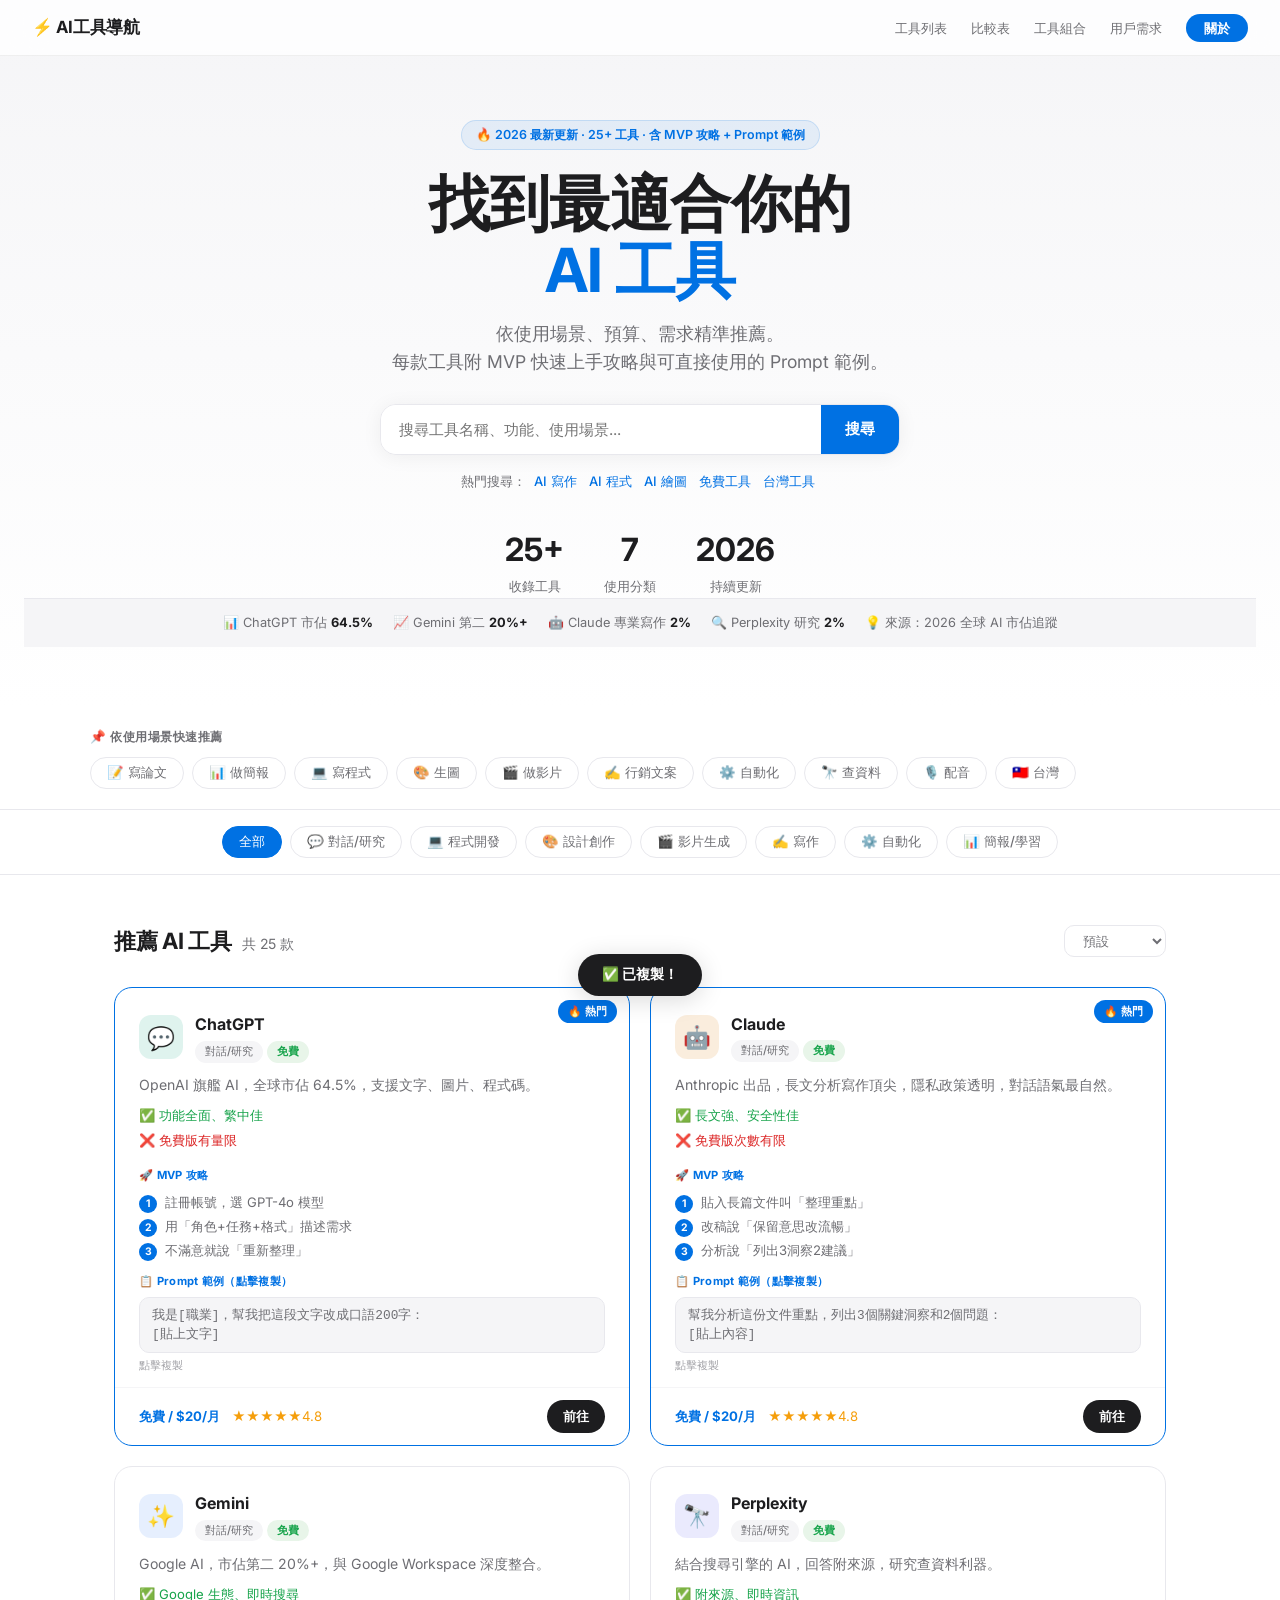
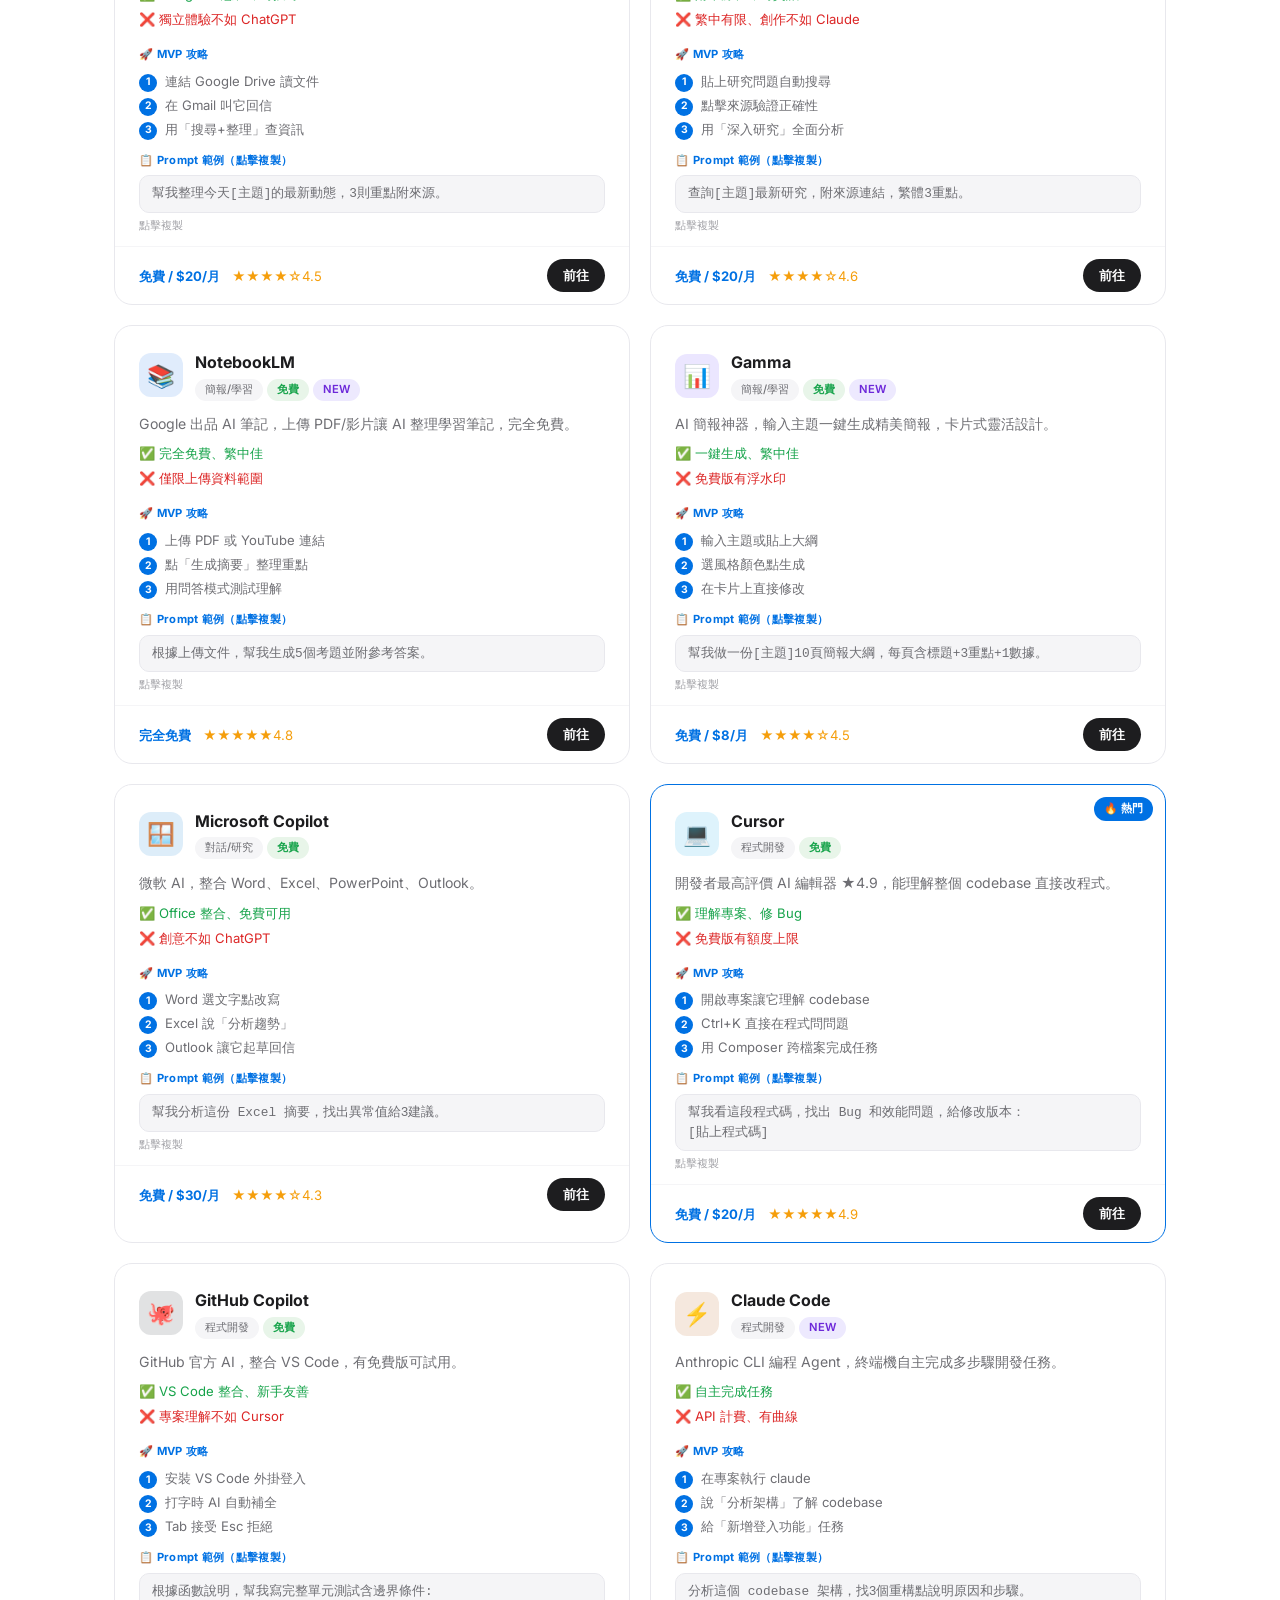
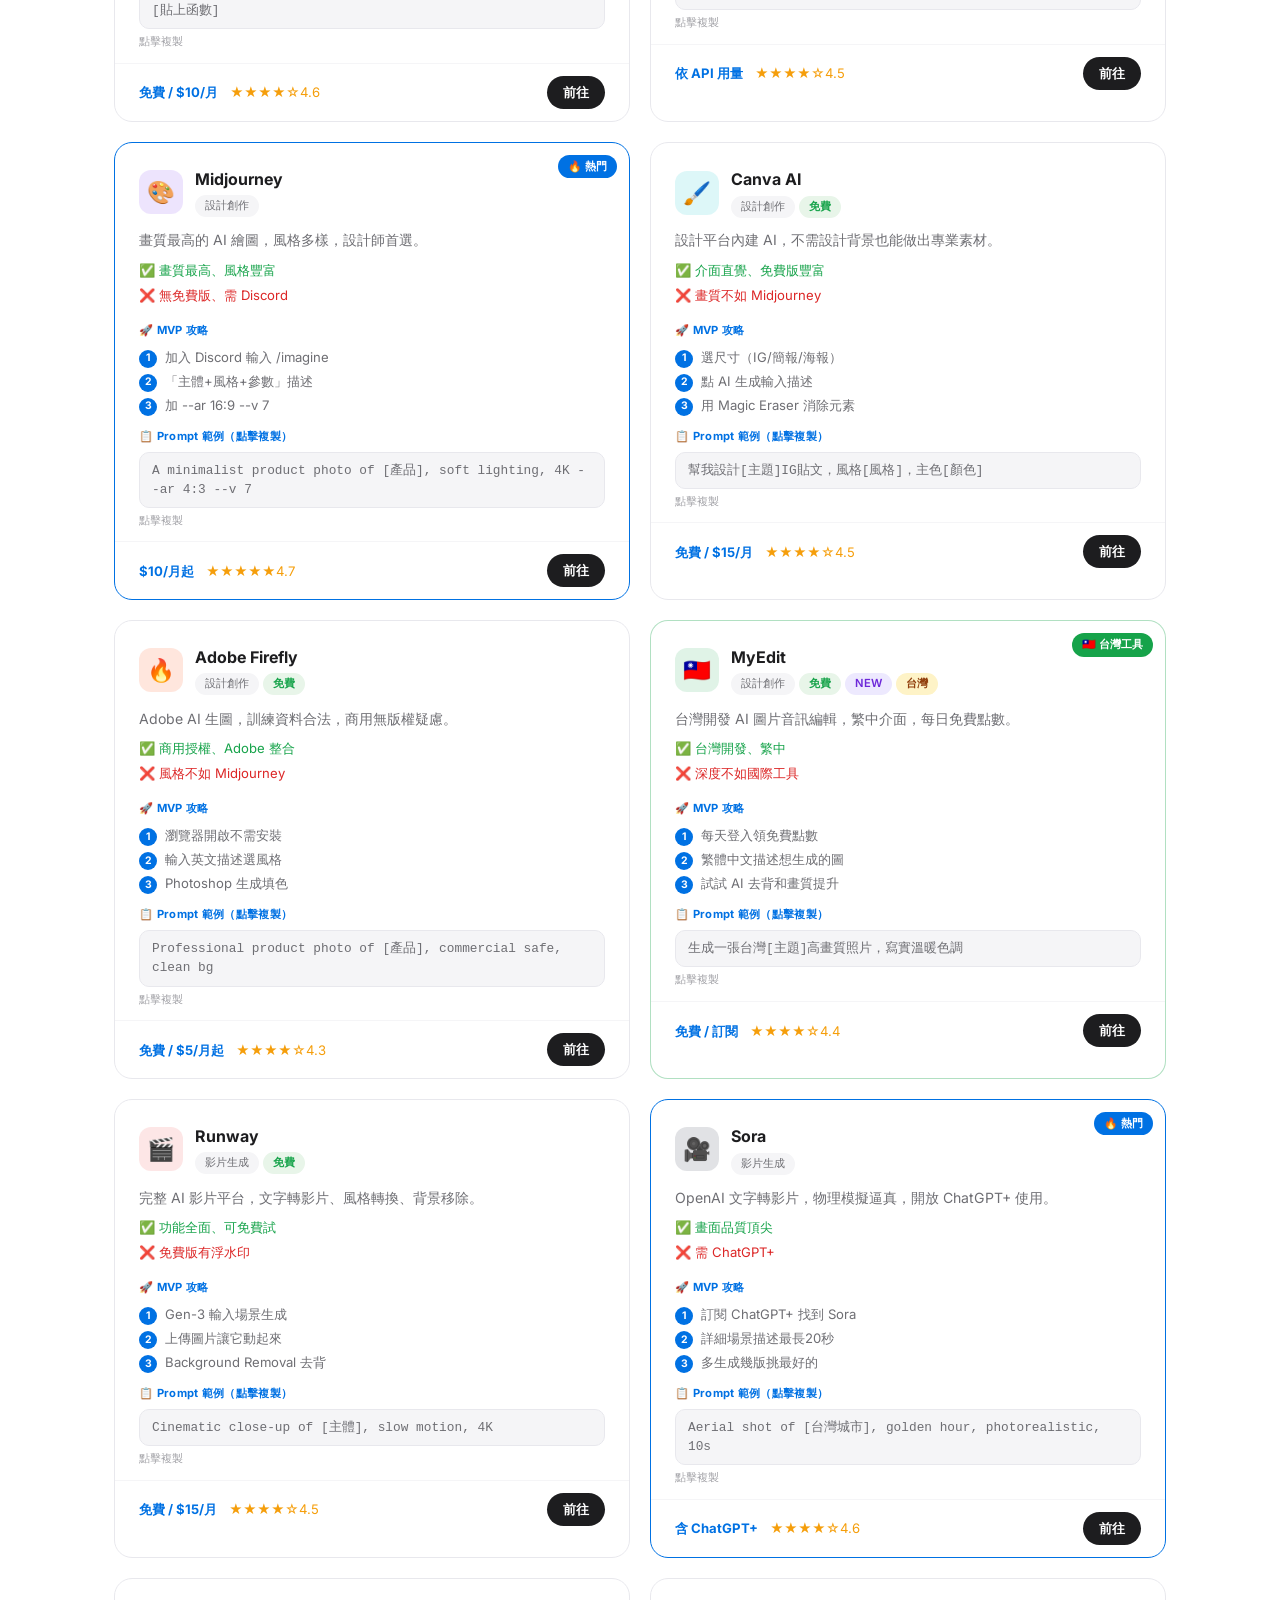
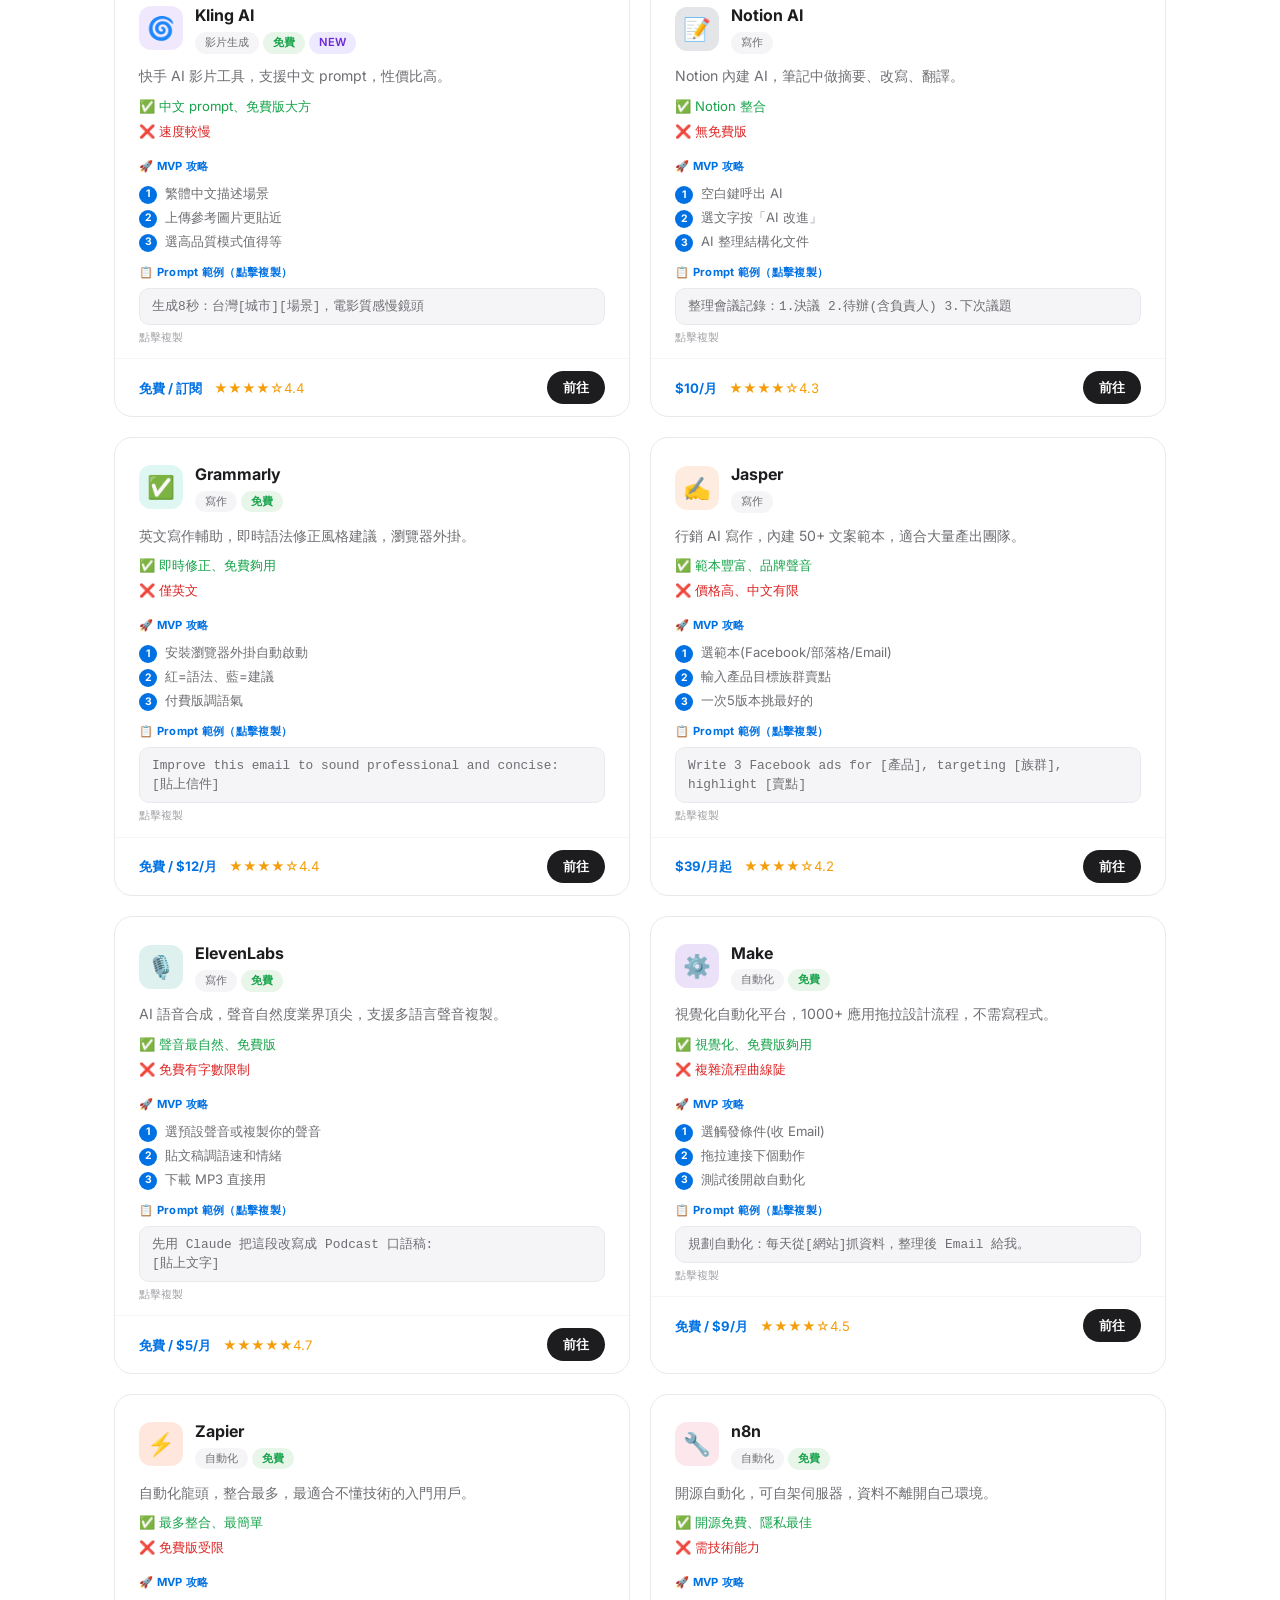
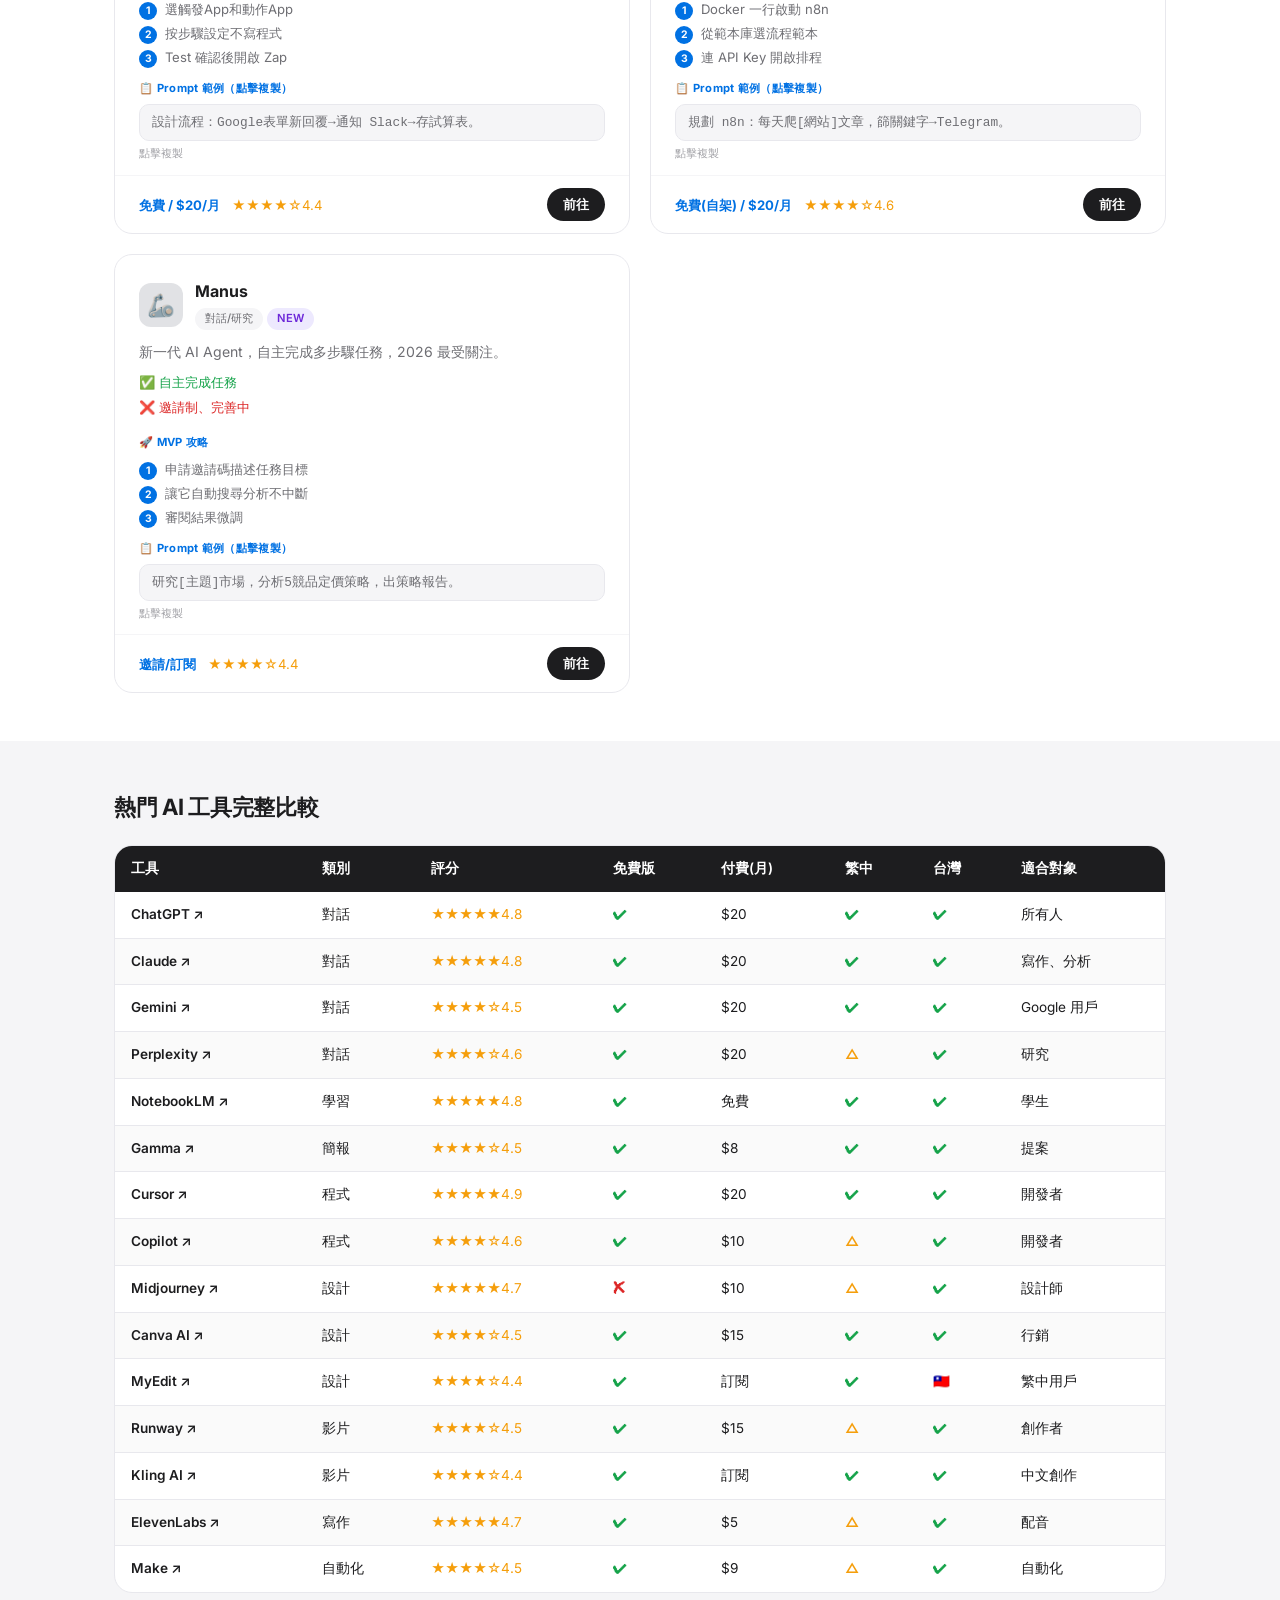
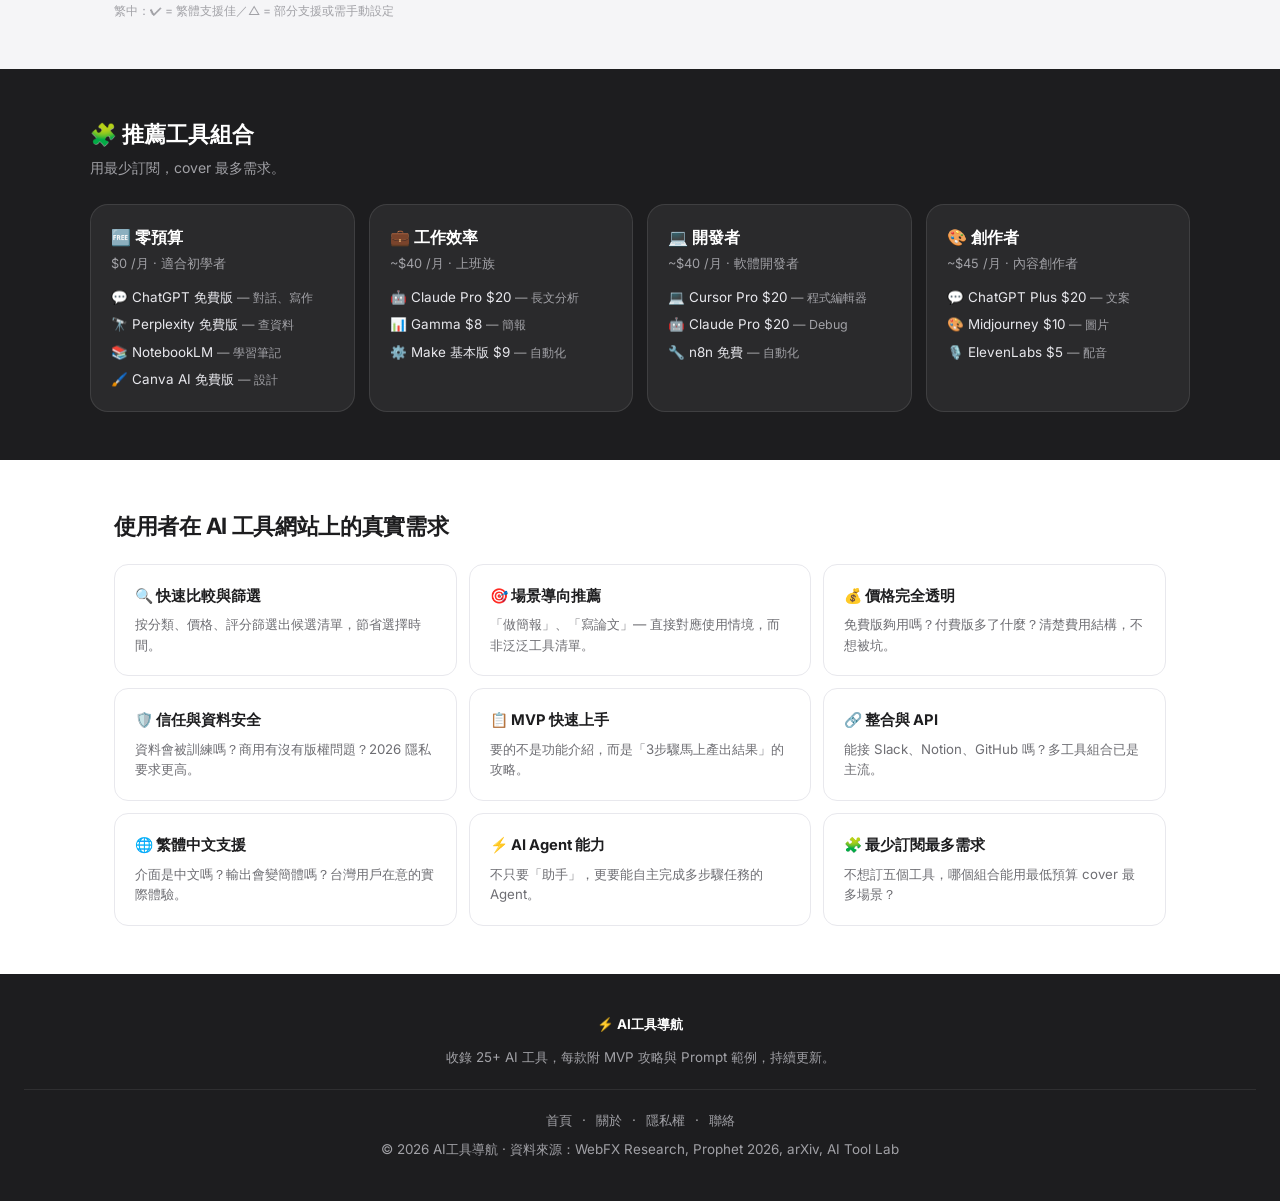
==== commit ae60850b: "update: 朋友修改版 - 漢堡選單+OG+JSON-LD+OG預覽圖" ====
--- a/index.html
+++ b/index.html
@@ -10,208 +10,316 @@
   <meta property="og:title" content="AI工具導航 2026 - 25+ 工具推薦、MVP 攻略" />
   <meta property="og:description" content="收錄 25+ AI 工具，每款附 MVP 攻略與 Prompt 範例，繁體中文友善。" />
   <meta property="og:type" content="website" />
-  <meta property="og:url" content="https://m753419-commits.github.io/" />
-  <meta property="og:image" content="https://m753419-commits.github.io/og-image.png" />
+  <meta property="og:image" content="https://m753419-commits.github.io/og-ai-tools.svg" />
   <meta property="og:image:width" content="1200" />
   <meta property="og:image:height" content="630" />
+  <meta property="og:url" content="https://m753419-commits.github.io/" />
   <meta name="twitter:card" content="summary_large_image" />
-  <meta name="twitter:title" content="AI工具導航 2026 - 25+ 工具推薦、MVP 攻略" />
   <meta name="google-adsense-account" content="ca-pub-5001125823079992" />
   <script type="application/ld+json">
   {
     "@context": "https://schema.org",
-    "@type": "WebSite",
+    "@type": "CollectionPage",
     "name": "AI工具導航 2026",
-    "description": "2026 最完整 AI 工具導航，25+ 工具含 Prompt 範例與 MVP 攻略",
-    "url": "https://m753419-commits.github.io"
-  }
-  </script>
-  <script type="application/ld+json">
-  {
-    "@context": "https://schema.org",
-    "@type": "ItemList",
-    "name": "推薦 AI 工具",
-    "description": "25+ 熱門 AI 工具推薦",
-    "numberOfItems": 25,
-    "itemListElement": [
-      {"@type":"SoftwareApplication","name":"ChatGPT","url":"https://chat.openai.com","applicationCategory":"AIApplication","offers":{"@type":"Offer","price":"0","priceCurrency":"USD"}},
-      {"@type":"SoftwareApplication","name":"Claude","url":"https://claude.ai","applicationCategory":"AIApplication","offers":{"@type":"Offer","price":"0","priceCurrency":"USD"}},
-      {"@type":"SoftwareApplication","name":"Cursor","url":"https://www.cursor.com","applicationCategory":"AIApplication","offers":{"@type":"Offer","price":"0","priceCurrency":"USD"}}
-    ]
+    "description": "收錄 25+ AI 工具，每款附 MVP 攻略與 Prompt 範例，繁體中文友善。",
+    "url": "https://m753419-commits.github.io/",
+    "about": {
+      "@type": "Thing",
+      "name": "AI 工具推薦"
+    },
+    "mainEntity": {
+      "@type": "ItemList",
+      "itemListElement": [
+        {"@type":"SoftwareApplication","name":"ChatGPT","applicationCategory":"AIAssistant","operatingSystem":"Web"},
+        {"@type":"SoftwareApplication","name":"Claude","applicationCategory":"AIAssistant","operatingSystem":"Web"},
+        {"@type":"SoftwareApplication","name":"Cursor","applicationCategory":"DeveloperApplication","operatingSystem":"Web"},
+        {"@type":"SoftwareApplication","name":"Midjourney","applicationCategory":"Multimedia","operatingSystem":"Web"},
+        {"@type":"SoftwareApplication","name":"NotebookLM","applicationCategory":"EducationalApplication","operatingSystem":"Web"}
+      ]
+    }
   }
   </script>
   <link rel="preconnect" href="https://fonts.googleapis.com">
-  <link href="https://fonts.googleapis.com/css2?family=Inter:wght@400;500;600;700;800&display=swap" rel="stylesheet" media="print" onload="this.media='all'" />
+  <link href="https://fonts.googleapis.com/css2?family=Inter:wght@400;500;600;700;800&display=swap" rel="stylesheet">
   <style>
-    :root {
-      --navy:#0f172a; --blue:#0ea5e9; --blue-light:#38bdf8;
-      --green:#16a34a; --red:#dc2626; --amber:#f59e0b;
-      --gray-50:#f8fafc; --gray-100:#f1f5f9; --gray-200:#e2e8f0;
-      --gray-400:#94a3b8; --gray-500:#64748b; --gray-600:#475569; --gray-900:#1e293b;
-      --radius:14px; --shadow:0 4px 20px rgba(0,0,0,.08); --shadow-hover:0 8px 32px rgba(0,0,0,.14);
-    }
-    *{box-sizing:border-box;margin:0;padding:0;}
-    html{scroll-behavior:smooth;}
-    body{font-family:'Inter',system-ui,sans-serif;background:var(--gray-50);color:var(--gray-900);line-height:1.6;}
-
-    /* NAV */
-    nav{background:var(--navy);padding:0 2rem;display:flex;align-items:center;justify-content:space-between;height:62px;position:sticky;top:0;z-index:200;}
-    .nav-logo{color:#fff;font-size:1.15rem;font-weight:800;text-decoration:none;}
-    .nav-logo span{color:var(--blue-light);}
-    .nav-links{display:flex;gap:1.5rem;list-style:none;}
-    .nav-links a{color:var(--gray-400);text-decoration:none;font-size:.85rem;font-weight:500;transition:color .2s;}
-    .nav-links a:hover{color:#fff;}
-    .nav-cta{background:var(--blue);color:#fff !important;padding:.3rem .85rem;border-radius:8px;font-weight:600 !important;}
-
-    /* HERO */
-    .hero{background:linear-gradient(135deg,#0a1628 0%,#0f2d50 50%,#1a1035 100%);color:#fff;text-align:center;padding:5rem 1rem 3rem;position:relative;overflow:hidden;}
-    .hero::before{content:'';position:absolute;inset:0;background:radial-gradient(ellipse at 60% 0%,rgba(14,165,233,.18) 0%,transparent 65%);pointer-events:none;}
-    .hero-badge{display:inline-block;background:rgba(56,189,248,.15);border:1px solid rgba(56,189,248,.3);color:var(--blue-light);font-size:.78rem;font-weight:600;padding:.3rem .9rem;border-radius:999px;margin-bottom:1.2rem;}
-    .hero h1{font-size:clamp(2rem,5vw,3.4rem);font-weight:800;margin-bottom:1rem;letter-spacing:-.5px;line-height:1.2;}
-    .hero h1 span{color:var(--blue-light);}
-    .hero p{color:var(--gray-400);font-size:1.05rem;max-width:580px;margin:0 auto 2rem;}
-    .search-bar{display:flex;max-width:520px;margin:0 auto 1rem;background:#fff;border-radius:14px;overflow:hidden;box-shadow:0 4px 24px rgba(0,0,0,.25);}
-    .search-bar input{flex:1;border:none;padding:.95rem 1.3rem;font-size:1rem;outline:none;color:var(--gray-900);font-family:inherit;}
-    .search-bar button{background:var(--blue);color:#fff;border:none;padding:.95rem 1.5rem;cursor:pointer;font-size:1rem;font-weight:600;font-family:inherit;transition:background .2s;}
-    .search-bar button:hover{background:#0284c7;}
-    .hero-hint{color:var(--gray-500);font-size:.82rem;margin-bottom:2rem;}
-    .hero-hint span{color:var(--blue-light);cursor:pointer;text-decoration:underline;margin:0 .3rem;}
-    .stats{display:flex;justify-content:center;gap:3.5rem;margin-top:.5rem;}
-    .stat-num{font-size:2.2rem;font-weight:800;color:var(--blue-light);}
-    .stat-label{font-size:.75rem;color:var(--gray-500);margin-top:.2rem;}
-    .market-bar{background:rgba(255,255,255,.05);border-top:1px solid rgba(255,255,255,.08);padding:1rem 2rem;display:flex;flex-wrap:wrap;gap:1.2rem;justify-content:center;align-items:center;margin-top:2rem;}
-    .market-item{color:var(--gray-400);font-size:.78rem;}
-    .market-item strong{color:var(--blue-light);}
+    * { margin: 0; padding: 0; box-sizing: border-box; }
+    html { scroll-behavior: smooth; }
+    body {
+      font-family: 'Inter', -apple-system, BlinkMacSystemFont, sans-serif;
+      background: #fff;
+      color: #1d1d1f;
+      line-height: 1.6;
+      -webkit-font-smoothing: antialiased;
+    }
+
+    /* NAV - Kling style clean minimal */
+    nav {
+      position: fixed; top: 0; left: 0; right: 0; z-index: 100;
+      background: rgba(255,255,255,.8);
+      backdrop-filter: blur(20px);
+      -webkit-backdrop-filter: blur(20px);
+      border-bottom: 1px solid rgba(0,0,0,.06);
+      padding: 0 32px;
+      display: flex; align-items: center; justify-content: space-between;
+      height: 56px;
+    }
+    .nav-logo { font-weight: 700; font-size: 1.05rem; color: #1d1d1f; text-decoration: none; letter-spacing: -.3px; }
+    .nav-logo span { color: #0071e3; }
+    .nav-links { display: flex; gap: 24px; list-style: none; }
+    .nav-links a { color: #6e6e73; text-decoration: none; font-size: .82rem; font-weight: 500; transition: color .2s; }
+    .nav-links a:hover { color: #1d1d1f; }
+    .nav-cta { background: #0071e3; color: #fff !important; padding: 6px 18px; border-radius: 20px; font-weight: 600 !important; font-size: .82rem !important; }
+
+    /* HERO - inspired by Kling */
+    .hero {
+      padding: 120px 24px 60px;
+      text-align: center;
+      background: linear-gradient(180deg, #f5f5f7 0%, #fff 100%);
+      position: relative;
+    }
+    .hero-badge {
+      display: inline-block;
+      background: rgba(0,113,227,.08);
+      color: #0071e3;
+      font-size: .78rem;
+      font-weight: 600;
+      padding: 4px 14px;
+      border-radius: 100px;
+      margin-bottom: 20px;
+      border: 1px solid rgba(0,113,227,.15);
+    }
+    .hero h1 {
+      font-size: clamp(2.4rem, 5vw, 3.8rem);
+      font-weight: 700;
+      letter-spacing: -.6px;
+      line-height: 1.1;
+      color: #1d1d1f;
+      margin-bottom: 16px;
+    }
+    .hero h1 span { color: #0071e3; }
+    .hero p {
+      color: #6e6e73;
+      font-size: 1.1rem;
+      max-width: 560px;
+      margin: 0 auto 28px;
+    }
+    .search-bar {
+      display: flex;
+      max-width: 520px;
+      margin: 0 auto 16px;
+      background: #fff;
+      border-radius: 16px;
+      overflow: hidden;
+      box-shadow: 0 2px 20px rgba(0,0,0,.06);
+      border: 1px solid #e8e8ed;
+    }
+    .search-bar input {
+      flex: 1; border: none; padding: 14px 18px; font-size: .95rem;
+      outline: none; font-family: inherit; color: #1d1d1f;
+    }
+    .search-bar button {
+      background: #0071e3; color: #fff; border: none;
+      padding: 14px 24px; cursor: pointer; font-size: .95rem;
+      font-weight: 600; font-family: inherit;
+    }
+    .search-bar button:hover { background: #0062c4; }
+    .hero-hint { color: #6e6e73; font-size: .82rem; margin-bottom: 32px; }
+    .hero-hint span { color: #0071e3; cursor: pointer; margin: 0 4px; font-weight: 500; }
+    .stats { display: flex; justify-content: center; gap: 40px; margin-top: 8px; }
+    .stat-num { font-size: 2rem; font-weight: 700; color: #1d1d1f; }
+    .stat-label { font-size: .8rem; color: #6e6e73; margin-top: 2px; }
+
+    /* MARKET BAR */
+    .market-bar {
+      background: #f5f5f7;
+      border-top: 1px solid #e8e8ed;
+      padding: 14px 24px;
+      display: flex; flex-wrap: wrap; gap: 20px;
+      justify-content: center; align-items: center;
+    }
+    .market-item { color: #6e6e73; font-size: .8rem; }
+    .market-item strong { color: #1d1d1f; }
 
     /* SCENARIO */
-    .scenario-section{background:#fff;border-bottom:1px solid var(--gray-200);padding:1.6rem 1rem;}
-    .scenario-inner{max-width:1100px;margin:0 auto;}
-    .scenario-label{font-size:.78rem;color:var(--gray-500);font-weight:600;margin-bottom:.8rem;text-transform:uppercase;letter-spacing:.5px;}
-    .scenario-btns{display:flex;flex-wrap:wrap;gap:.5rem;}
-    .scenario-btn{padding:.42rem 1rem;border-radius:999px;border:1.5px solid var(--gray-200);background:var(--gray-50);cursor:pointer;font-size:.83rem;color:var(--gray-600);transition:all .2s;font-family:inherit;font-weight:500;}
-    .scenario-btn:hover,.scenario-btn.active{background:var(--navy);color:#fff;border-color:var(--navy);}
+    .scenario-section { background: #fff; border-bottom: 1px solid #e8e8ed; padding: 20px 24px; }
+    .scenario-inner { max-width: 1100px; margin: 0 auto; }
+    .scenario-label { font-size: .78rem; color: #6e6e73; font-weight: 600; margin-bottom: 10px; letter-spacing: .5px; }
+    .scenario-btns { display: flex; flex-wrap: wrap; gap: 8px; }
+    .scenario-btn {
+      padding: 6px 16px; border-radius: 100px; border: 1px solid #e8e8ed;
+      background: #fff; cursor: pointer; font-size: .83rem; color: #6e6e73;
+      transition: all .2s; font-family: inherit; font-weight: 500;
+    }
+    .scenario-btn:hover, .scenario-btn.active { background: #1d1d1f; color: #fff; border-color: #1d1d1f; }
 
     /* FILTERS */
-    .filters{display:flex;flex-wrap:wrap;gap:.6rem;justify-content:center;padding:1.4rem 1rem 1rem;background:var(--gray-50);border-bottom:1px solid var(--gray-200);}
-    .filter-btn{padding:.42rem 1.1rem;border-radius:999px;border:1.5px solid var(--gray-200);background:#fff;cursor:pointer;font-size:.83rem;color:var(--gray-600);transition:all .2s;font-family:inherit;font-weight:500;}
-    .filter-btn.active,.filter-btn:hover{background:var(--blue);color:#fff;border-color:var(--blue);}
-
-    /* TOOLS */
-    .section{max-width:1100px;margin:0 auto;padding:2.5rem 1rem;}
-    .section-header{display:flex;align-items:center;justify-content:space-between;margin-bottom:1.5rem;flex-wrap:wrap;gap:.5rem;}
-    .section-title{font-size:1.35rem;font-weight:700;color:var(--navy);}
-    .section-sub{font-size:.86rem;color:var(--gray-500);font-weight:400;margin-left:.4rem;}
-    .sort-select{padding:.38rem .8rem;border:1.5px solid var(--gray-200);border-radius:8px;font-size:.83rem;color:var(--gray-600);background:#fff;cursor:pointer;font-family:inherit;}
-    .tools-grid{display:grid;grid-template-columns:repeat(auto-fill,minmax(320px,1fr));gap:1.4rem;}
-
-    /* CARD */
-    .tool-card{background:#fff;border-radius:var(--radius);border:1px solid var(--gray-200);transition:transform .2s,box-shadow .2s,border-color .2s;position:relative;overflow:hidden;}
-    .tool-card:hover{transform:translateY(-4px);box-shadow:var(--shadow-hover);border-color:var(--blue-light);}
-    .tool-card.featured{border-color:var(--blue);}
-    .tool-card.tw-local{border-color:#16a34a44;}
-    .card-top{padding:1.4rem 1.4rem 1rem;}
-    .featured-badge{position:absolute;top:-1px;right:1rem;background:var(--blue);color:#fff;font-size:.68rem;font-weight:700;padding:.2rem .6rem;border-radius:0 0 6px 6px;}
-    .tw-badge-top{position:absolute;top:-1px;right:1rem;background:var(--green);color:#fff;font-size:.68rem;font-weight:700;padding:.2rem .6rem;border-radius:0 0 6px 6px;}
-    .tool-header{display:flex;align-items:center;gap:.9rem;margin-bottom:.9rem;}
-    .tool-icon{width:46px;height:46px;border-radius:12px;display:flex;align-items:center;justify-content:center;font-size:1.5rem;flex-shrink:0;}
-    .tool-name{font-weight:700;font-size:1.05rem;}
-    .tool-badges{display:flex;gap:.3rem;flex-wrap:wrap;margin-top:.25rem;}
-    .tool-tag{font-size:.72rem;color:var(--gray-500);background:var(--gray-100);padding:.15rem .55rem;border-radius:999px;font-weight:500;}
-    .badge-free{background:#dcfce7;color:var(--green);font-size:.72rem;padding:.15rem .55rem;border-radius:999px;font-weight:600;}
-    .badge-new{background:#ede9fe;color:#6d28d9;font-size:.72rem;padding:.15rem .55rem;border-radius:999px;font-weight:600;}
-    .badge-tw{background:#fef3c7;color:#92400e;font-size:.72rem;padding:.15rem .55rem;border-radius:999px;font-weight:600;}
-    .tool-desc{font-size:.87rem;color:var(--gray-600);line-height:1.6;margin-bottom:.6rem;}
-    .tool-pros{font-size:.81rem;color:#15803d;margin-bottom:.25rem;}
-    .tool-cons{font-size:.81rem;color:#b91c1c;}
-
-    /* MVP SECTION */
-    .mvp-section{background:linear-gradient(135deg,#0f172a,#1e2d4a);padding:1rem 1.4rem;border-top:1px solid rgba(255,255,255,.06);}
-    .mvp-label{font-size:.7rem;color:var(--blue-light);font-weight:700;text-transform:uppercase;letter-spacing:.5px;margin-bottom:.6rem;display:flex;align-items:center;gap:.4rem;}
-    .mvp-steps{display:flex;flex-direction:column;gap:.45rem;}
-    .mvp-step{display:flex;align-items:flex-start;gap:.6rem;}
-    .mvp-num{width:20px;height:20px;background:var(--blue);color:#fff;border-radius:50%;font-size:.68rem;font-weight:700;display:flex;align-items:center;justify-content:center;flex-shrink:0;margin-top:.1rem;}
-    .mvp-text{font-size:.81rem;color:#cbd5e1;line-height:1.5;}
-    .mvp-text strong{color:#fff;}
-
-    /* PROMPT SECTION */
-    .prompt-section{padding:.9rem 1.4rem;border-top:1px solid var(--gray-100);}
-    .prompt-label{font-size:.7rem;color:var(--blue);font-weight:700;text-transform:uppercase;letter-spacing:.3px;margin-bottom:.4rem;}
-    .prompt-text{font-size:.8rem;color:var(--gray-600);font-family:monospace;line-height:1.5;background:var(--gray-50);border-radius:6px;padding:.5rem .7rem;cursor:pointer;border:1px solid var(--gray-200);transition:border-color .2s;}
-    .prompt-text:hover{border-color:var(--blue);color:var(--blue);}
-    .copy-hint{font-size:.67rem;color:var(--gray-400);margin-top:.25rem;}
+    .filters {
+      display: flex; flex-wrap: wrap; gap: 8px; justify-content: center;
+      padding: 16px 24px; background: #fff; border-bottom: 1px solid #e8e8ed;
+    }
+    .filter-btn {
+      padding: 6px 16px; border-radius: 100px; border: 1px solid #e8e8ed;
+      background: #fff; cursor: pointer; font-size: .83rem; color: #6e6e73;
+      transition: all .2s; font-family: inherit; font-weight: 500;
+    }
+    .filter-btn.active, .filter-btn:hover { background: #0071e3; color: #fff; border-color: #0071e3; }
+
+    /* TOOLS SECTION */
+    .section { max-width: 1100px; margin: 0 auto; padding: 48px 24px; }
+    .section-header { display: flex; align-items: center; justify-content: space-between; margin-bottom: 28px; flex-wrap: wrap; gap: 8px; }
+    .section-title { font-size: 1.4rem; font-weight: 700; color: #1d1d1f; letter-spacing: -.3px; }
+    .section-sub { font-size: .88rem; color: #6e6e73; font-weight: 400; margin-left: 6px; }
+    .sort-select {
+      padding: 6px 14px; border: 1px solid #e8e8ed; border-radius: 10px;
+      font-size: .83rem; color: #6e6e73; background: #fff; cursor: pointer; font-family: inherit;
+    }
+    .tools-grid { display: grid; grid-template-columns: repeat(auto-fill, minmax(340px, 1fr)); gap: 20px; }
+
+    /* CARD - inspired by KLING: clean, white, subtle shadow */
+    .tool-card {
+      background: #fff;
+      border-radius: 18px;
+      border: 1px solid #e8e8ed;
+      transition: all .3s ease;
+      position: relative;
+      overflow: hidden;
+    }
+    .tool-card:hover {
+      box-shadow: 0 8px 40px rgba(0,0,0,.08);
+      border-color: #d2d2d7;
+      transform: translateY(-2px);
+    }
+    .tool-card.featured { border-color: #0071e3; }
+    .tool-card.tw-local { border-color: #16a34a55; }
+    .card-top { padding: 24px 24px 16px; }
+    .featured-badge { position: absolute; top: 12px; right: 12px; background: #0071e3; color: #fff; font-size: .68rem; font-weight: 700; padding: 3px 10px; border-radius: 100px; }
+    .tw-badge-top { position: absolute; top: 12px; right: 12px; background: #16a34a; color: #fff; font-size: .68rem; font-weight: 700; padding: 3px 10px; border-radius: 100px; }
+    .tool-header { display: flex; align-items: center; gap: 12px; margin-bottom: 12px; }
+    .tool-icon { width: 44px; height: 44px; border-radius: 12px; display: flex; align-items: center; justify-content: center; font-size: 1.4rem; flex-shrink: 0; }
+    .tool-name { font-weight: 700; font-size: 1rem; }
+    .tool-badges { display: flex; gap: 4px; flex-wrap: wrap; margin-top: 3px; }
+    .tool-tag { font-size: .7rem; color: #6e6e73; background: #f5f5f7; padding: 2px 10px; border-radius: 100px; font-weight: 500; }
+    .badge-free { background: #e8f5e9; color: #16a34a; font-size: .7rem; padding: 2px 10px; border-radius: 100px; font-weight: 600; }
+    .badge-new { background: #ede9fe; color: #6d28d9; font-size: .7rem; padding: 2px 10px; border-radius: 100px; font-weight: 600; }
+    .badge-tw { background: #fef3c7; color: #92400e; font-size: .7rem; padding: 2px 10px; border-radius: 100px; font-weight: 600; }
+    .tool-desc { font-size: .88rem; color: #6e6e73; line-height: 1.6; margin-bottom: 8px; }
+    .tool-pros { font-size: .82rem; color: #16a34a; margin-bottom: 4px; }
+    .tool-cons { font-size: .82rem; color: #dc2626; margin-bottom: 0; }
+
+    /* MVP - inline inside card, no dark section */
+    .mvp-section { padding: 0 24px 12px; }
+    .mvp-label { font-size: .7rem; color: #0071e3; font-weight: 700; margin-bottom: 8px; letter-spacing: .3px; display: flex; align-items: center; gap: 4px; }
+    .mvp-steps { display: flex; flex-direction: column; gap: 4px; }
+    .mvp-step { display: flex; align-items: flex-start; gap: 8px; }
+    .mvp-num {
+      width: 18px; height: 18px; border-radius: 50%;
+      font-size: .65rem; font-weight: 700; display: flex;
+      align-items: center; justify-content: center; flex-shrink: 0; margin-top: 2px;
+    }
+    .mvp-text { font-size: .82rem; color: #6e6e73; line-height: 1.5; }
+
+    /* PROMPT */
+    .prompt-section { padding: 0 24px 12px; }
+    .prompt-label { font-size: .7rem; color: #0071e3; font-weight: 700; margin-bottom: 6px; letter-spacing: .3px; }
+    .prompt-text {
+      font-size: .8rem; color: #6e6e73; font-family: monospace; line-height: 1.5;
+      background: #f5f5f7; border-radius: 10px; padding: 8px 12px;
+      cursor: pointer; border: 1px solid #e8e8ed; transition: border-color .2s;
+    }
+    .prompt-text:hover { border-color: #0071e3; }
+    .copy-hint { font-size: .68rem; color: #a1a1a6; margin-top: 4px; }
 
     /* CARD FOOTER */
-    .card-footer{display:flex;align-items:center;justify-content:space-between;padding:.9rem 1.4rem;border-top:1px solid var(--gray-100);}
-    .tool-price{font-size:.82rem;color:var(--blue);font-weight:700;}
-    .tool-rating{font-size:.82rem;color:var(--amber);}
-    .tool-link{font-size:.82rem;background:var(--navy);color:#fff;padding:.38rem 1rem;border-radius:8px;text-decoration:none;transition:background .2s;font-weight:600;}
-    .tool-link:hover{background:var(--blue);}
-    .no-results{color:var(--gray-400);padding:3rem;text-align:center;grid-column:1/-1;}
+    .card-footer { display: flex; align-items: center; justify-content: space-between; padding: 12px 24px; border-top: 1px solid #f5f5f7; }
+    .tool-price { font-size: .82rem; color: #0071e3; font-weight: 700; }
+    .tool-rating { font-size: .82rem; color: #f59e0b; }
+    .tool-link {
+      font-size: .82rem; background: #1d1d1f; color: #fff;
+      padding: 6px 16px; border-radius: 100px; text-decoration: none;
+      transition: background .2s; font-weight: 600;
+    }
+    .tool-link:hover { background: #0071e3; }
+    .no-results { color: #6e6e73; padding: 40px; text-align: center; grid-column: 1/-1; }
 
     /* SCENARIO RESULT */
-    .scenario-result{background:linear-gradient(135deg,#0f172a,#1e3a5f);color:#fff;border-radius:var(--radius);padding:1.5rem;margin-bottom:1.5rem;display:none;}
-    .scenario-result.show{display:block;}
-    .scenario-result h3{font-size:1rem;margin-bottom:.8rem;color:var(--blue-light);}
-    .rec-tools{display:flex;flex-wrap:wrap;gap:.5rem;}
-    .rec-tool{background:rgba(255,255,255,.1);border:1px solid rgba(255,255,255,.15);color:#fff;padding:.35rem .8rem;border-radius:8px;font-size:.84rem;font-weight:600;cursor:pointer;transition:background .2s;}
-    .rec-tool:hover{background:var(--blue);}
+    .scenario-result { background: #f5f5f7; border-radius: 18px; padding: 20px; margin-bottom: 24px; display: none; border: 1px solid #e8e8ed; }
+    .scenario-result.show { display: block; }
+    .scenario-result h3 { font-size: 1rem; margin-bottom: 10px; color: #1d1d1f; }
+    .rec-tools { display: flex; flex-wrap: wrap; gap: 8px; }
+    .rec-tool { background: #fff; border: 1px solid #e8e8ed; color: #1d1d1f; padding: 6px 14px; border-radius: 100px; font-size: .82rem; font-weight: 600; cursor: pointer; transition: background .2s; }
+    .rec-tool:hover { background: #0071e3; color: #fff; border-color: #0071e3; }
 
     /* COMPARE */
-    .compare-wrap{overflow-x:auto;border-radius:var(--radius);border:1px solid var(--gray-200);}
-    table{width:100%;border-collapse:collapse;font-size:.85rem;}
-    thead tr{background:var(--navy);color:#fff;}
-    th{padding:.85rem 1rem;text-align:left;font-weight:600;white-space:nowrap;}
-    td{padding:.8rem 1rem;border-bottom:1px solid var(--gray-200);}
-    td a{color:var(--gray-900);text-decoration:none;font-weight:600;}
-    td a:hover{color:var(--blue);}
-    tr:last-child td{border-bottom:none;}
-    tr:nth-child(even) td{background:var(--gray-50);}
-    .free-yes{color:var(--green);font-weight:700;}
-    .free-no{color:var(--red);font-weight:700;}
-    .star{color:var(--amber);}
-    .zh-yes{color:var(--green);font-weight:700;}
-    .zh-partial{color:var(--amber);font-weight:700;}
+    .compare-section { background: #f5f5f7; padding: 48px 24px; }
+    .compare-wrap { overflow-x: auto; border-radius: 18px; border: 1px solid #e8e8ed; background: #fff; }
+    table { width: 100%; border-collapse: collapse; font-size: .85rem; }
+    thead tr { background: #1d1d1f; color: #fff; }
+    th { padding: 12px 16px; text-align: left; font-weight: 600; white-space: nowrap; }
+    td { padding: 12px 16px; border-bottom: 1px solid #e8e8ed; }
+    td a { color: #1d1d1f; text-decoration: none; font-weight: 600; }
+    td a:hover { color: #0071e3; }
+    tr:last-child td { border-bottom: none; }
+    tr:nth-child(even) td { background: #fafafa; }
+    .free-yes { color: #16a34a; font-weight: 700; }
+    .free-no { color: #dc2626; font-weight: 700; }
+    .star { color: #f59e0b; }
+    .zh-yes { color: #16a34a; font-weight: 700; }
+    .zh-partial { color: #f59e0b; font-weight: 700; }
 
     /* NEEDS */
-    .needs-grid{display:grid;grid-template-columns:repeat(auto-fill,minmax(260px,1fr));gap:1rem;}
-    .need-card{background:#fff;border-radius:12px;padding:1.3rem;border:1px solid var(--gray-200);transition:box-shadow .2s;}
-    .need-card:hover{box-shadow:var(--shadow);}
-    .need-card h4{font-size:.95rem;margin-bottom:.5rem;font-weight:700;}
-    .need-card p{font-size:.83rem;color:var(--gray-500);line-height:1.55;}
+    .needs-grid { display: grid; grid-template-columns: repeat(auto-fill, minmax(260px, 1fr)); gap: 12px; }
+    .need-card {
+      background: #fff; border-radius: 14px; padding: 20px;
+      border: 1px solid #e8e8ed; transition: box-shadow .2s;
+    }
+    .need-card:hover { box-shadow: 0 4px 24px rgba(0,0,0,.06); }
+    .need-card h4 { font-size: .92rem; margin-bottom: 6px; font-weight: 700; }
+    .need-card p { font-size: .83rem; color: #6e6e73; line-height: 1.55; }
 
     /* BUNDLE */
-    .bundle-section{background:linear-gradient(135deg,#0f172a,#1e3a5f);color:#fff;padding:3rem 1rem;}
-    .bundle-inner{max-width:1100px;margin:0 auto;}
-    .bundle-title{font-size:1.35rem;font-weight:700;margin-bottom:.4rem;}
-    .bundle-sub{color:var(--gray-400);font-size:.88rem;margin-bottom:2rem;}
-    .bundles{display:grid;grid-template-columns:repeat(auto-fill,minmax(260px,1fr));gap:1rem;}
-    .bundle-card{background:rgba(255,255,255,.07);border:1px solid rgba(255,255,255,.12);border-radius:var(--radius);padding:1.4rem;}
-    .bundle-card h4{font-size:1rem;font-weight:700;margin-bottom:.3rem;color:var(--blue-light);}
-    .bundle-card .budget{font-size:.8rem;color:var(--gray-400);margin-bottom:.8rem;}
-    .bundle-tools{display:flex;flex-direction:column;gap:.4rem;}
-    .bundle-tool{font-size:.83rem;color:#e2e8f0;}
-    .bundle-tool span{color:var(--gray-400);font-size:.77rem;}
+    .bundle-section { background: #1d1d1f; color: #fff; padding: 48px 24px; }
+    .bundle-inner { max-width: 1100px; margin: 0 auto; }
+    .bundle-title { font-size: 1.35rem; font-weight: 700; margin-bottom: 6px; }
+    .bundle-sub { color: #a1a1a6; font-size: .88rem; margin-bottom: 24px; }
+    .bundles { display: grid; grid-template-columns: repeat(auto-fill, minmax(250px, 1fr)); gap: 14px; }
+    .bundle-card { background: rgba(255,255,255,.06); border: 1px solid rgba(255,255,255,.1); border-radius: 18px; padding: 20px; }
+    .bundle-card h4 { font-size: 1rem; font-weight: 700; margin-bottom: 4px; color: #fff; }
+    .bundle-card .budget { font-size: .8rem; color: #a1a1a6; margin-bottom: 12px; }
+    .bundle-tools { display: flex; flex-direction: column; gap: 6px; }
+    .bundle-tool { font-size: .84rem; color: #e8e8ed; }
+    .bundle-tool span { color: #a1a1a6; font-size: .78rem; }
 
     /* FOOTER */
-    footer{background:var(--navy);color:var(--gray-500);text-align:center;padding:2.5rem 1rem;font-size:.83rem;}
-    footer a{color:var(--gray-400);text-decoration:none;margin:0 .5rem;transition:color .2s;}
-    footer a:hover{color:#fff;}
-    .footer-divider{border:none;border-top:1px solid rgba(255,255,255,.07);margin:1.2rem 0;}
+    footer { background: #1d1d1f; color: #a1a1a6; text-align: center; padding: 40px 24px; font-size: .84rem; }
+    footer a { color: #a1a1a6; text-decoration: none; margin: 0 6px; }
+    footer a:hover { color: #fff; }
+    .footer-divider { border: none; border-top: 1px solid rgba(255,255,255,.08); margin: 20px 0; }
 
     /* TOAST */
-    .toast{position:fixed;bottom:2rem;left:50%;transform:translateX(-50%) translateY(100px);background:var(--navy);color:#fff;padding:.7rem 1.5rem;border-radius:999px;font-size:.85rem;font-weight:600;transition:transform .3s;z-index:999;border:1px solid rgba(255,255,255,.1);}
-    .toast.show{transform:translateX(-50%) translateY(0);}
-
-    @keyframes fadeUp{from{opacity:0;transform:translateY(16px);}to{opacity:1;transform:translateY(0);}}
-    .tool-card{animation:fadeUp .35s ease both;}
-
-    .menu-btn{display:none;background:none;border:none;font-size:1.5rem;cursor:pointer;color:#fff;padding:4px;}
-    @media(max-width:640px){
-      .menu-btn{display:block;}
-      .stats{gap:2rem;} .nav-links{display:none;}
-      .nav-links.mobile-show{display:flex;position:absolute;top:62px;left:0;right:0;background:var(--navy);flex-direction:column;padding:16px 24px;border-bottom:1px solid rgba(255,255,255,.1);}
-      .hero{padding:3.5rem 1rem 2rem;} .bundles{grid-template-columns:1fr;}
-      .market-bar{gap:.8rem;}
+    .toast {
+      position: fixed; bottom: 24px; left: 50%; transform: translateX(-50%) translateY(120px);
+      background: #1d1d1f; color: #fff; padding: 10px 24px;
+      border-radius: 100px; font-size: .85rem; font-weight: 600;
+      transition: transform .3s cubic-bezier(.22,1,.36,1); z-index: 999;
+      box-shadow: 0 4px 24px rgba(0,0,0,.15);
+    }
+    .toast.show { transform: translateX(-50%) translateY(0); }
+
+    @keyframes fadeUp { from { opacity: 0; transform: translateY(12px); } to { opacity: 1; transform: translateY(0); } }
+    .tool-card { animation: fadeUp .4s ease both; }
+
+    /* HAMBURGER */
+    .hamburger {
+      display: none;
+      background: none; border: none; font-size: 1.5rem;
+      cursor: pointer; color: #1d1d1f; padding: 4px;
+    }
+    @media (max-width: 640px) {
+      .hamburger { display: block; }
+      .stats { gap: 24px; }
+      .nav-links { display: none; }
+      .nav-links.mobile-show { display: flex; position: fixed; top: 56px; left: 0; right: 0; background: #fff; flex-direction: column; padding: 16px 24px; border-bottom: 1px solid #e8e8ed; }
+      .hero { padding: 100px 16px 40px; }
     }
   </style>
 </head>
@@ -219,27 +327,25 @@
 
 <div class="toast" id="toast">✅ 已複製！</div>
 
-<!-- NAV -->
 <nav>
   <a class="nav-logo" href="/"><span>⚡</span> AI工具導航</a>
-  <ul class="nav-links">
+  <button class="hamburger" id="hamburgerBtn" aria-label="選單">☰</button>
+  <ul class="nav-links" id="navLinks">
     <li><a href="#tools">工具列表</a></li>
     <li><a href="#compare">比較表</a></li>
     <li><a href="#bundle">工具組合</a></li>
     <li><a href="#needs">用戶需求</a></li>
     <li><a href="/about.html" class="nav-cta">關於</a></li>
   </ul>
-  <button class="menu-btn" onclick="document.querySelector('.nav-links').classList.toggle('mobile-show')">☰</button>
 </nav>
 
-<!-- HERO -->
 <section class="hero">
   <div class="hero-badge">🔥 2026 最新更新 · 25+ 工具 · 含 MVP 攻略 + Prompt 範例</div>
   <h1>找到最適合你的<br/><span>AI 工具</span></h1>
-  <p>依使用場景、預算、需求精準推薦。每款工具附 MVP 快速上手攻略與可直接使用的 Prompt 範例，繁體中文友善。</p>
+  <p>依使用場景、預算、需求精準推薦。<br>每款工具附 MVP 快速上手攻略與可直接使用的 Prompt 範例。</p>
   <div class="search-bar">
     <input type="text" id="searchInput" placeholder="搜尋工具名稱、功能、使用場景..." autocomplete="off"/>
-    <button onclick="doSearch()">🔍 搜尋</button>
+    <button onclick="doSearch()">搜尋</button>
   </div>
   <div class="hero-hint">
     熱門搜尋：
@@ -255,36 +361,34 @@
     <div><div class="stat-num">2026</div><div class="stat-label">持續更新</div></div>
   </div>
   <div class="market-bar">
-    <div class="market-item">📊 ChatGPT 全球市佔 <strong>64.5%</strong></div>
-    <div class="market-item">📈 Gemini 穩坐第二 <strong>20%+</strong></div>
-    <div class="market-item">🤖 Claude 專業寫作首選 <strong>2%</strong></div>
-    <div class="market-item">🔍 Perplexity 研究查資料 <strong>2%</strong></div>
+    <div class="market-item">📊 ChatGPT 市佔 <strong>64.5%</strong></div>
+    <div class="market-item">📈 Gemini 第二 <strong>20%+</strong></div>
+    <div class="market-item">🤖 Claude 專業寫作 <strong>2%</strong></div>
+    <div class="market-item">🔍 Perplexity 研究 <strong>2%</strong></div>
     <div class="market-item">💡 來源：2026 全球 AI 市佔追蹤</div>
   </div>
 </section>
 
-<!-- SCENARIO -->
 <div class="scenario-section">
   <div class="scenario-inner">
     <div class="scenario-label">📌 依使用場景快速推薦</div>
     <div class="scenario-btns">
-      <button class="scenario-btn" onclick="showScenario('論文研究',this,['Perplexity','Claude','NotebookLM','Grammarly'])">📝 我要寫論文</button>
-      <button class="scenario-btn" onclick="showScenario('簡報',this,['Gamma','Canva AI','ChatGPT'])">📊 我要做簡報</button>
-      <button class="scenario-btn" onclick="showScenario('程式開發',this,['Cursor','GitHub Copilot','Claude Code'])">💻 我要寫程式</button>
-      <button class="scenario-btn" onclick="showScenario('圖片生成',this,['Midjourney','Adobe Firefly','Canva AI','MyEdit'])">🎨 我要生成圖片</button>
-      <button class="scenario-btn" onclick="showScenario('影片製作',this,['Runway','Kling AI','Sora'])">🎬 我要做影片</button>
-      <button class="scenario-btn" onclick="showScenario('行銷文案',this,['Jasper','ChatGPT','Claude'])">✍️ 我要寫行銷文案</button>
-      <button class="scenario-btn" onclick="showScenario('自動化流程',this,['Make','Zapier','n8n'])">⚙️ 我要自動化流程</button>
-      <button class="scenario-btn" onclick="showScenario('查資料研究',this,['Perplexity','NotebookLM','Gemini'])">🔭 我要查資料</button>
-      <button class="scenario-btn" onclick="showScenario('配音Podcast',this,['ElevenLabs'])">🎙️ 我要做配音</button>
-      <button class="scenario-btn" onclick="showScenario('台灣在地工具',this,['MyEdit','Microsoft Copilot','NotebookLM'])">🇹🇼 台灣適用工具</button>
+      <button class="scenario-btn" onclick="showScenario('論文研究',this,['Perplexity','Claude','NotebookLM','Grammarly'])">📝 寫論文</button>
+      <button class="scenario-btn" onclick="showScenario('簡報',this,['Gamma','Canva AI','ChatGPT'])">📊 做簡報</button>
+      <button class="scenario-btn" onclick="showScenario('程式',this,['Cursor','GitHub Copilot','Claude Code'])">💻 寫程式</button>
+      <button class="scenario-btn" onclick="showScenario('圖片',this,['Midjourney','Adobe Firefly','Canva AI','MyEdit'])">🎨 生圖</button>
+      <button class="scenario-btn" onclick="showScenario('影片',this,['Runway','Kling AI','Sora'])">🎬 做影片</button>
+      <button class="scenario-btn" onclick="showScenario('行銷',this,['Jasper','ChatGPT','Claude'])">✍️ 行銷文案</button>
+      <button class="scenario-btn" onclick="showScenario('自動化',this,['Make','Zapier','n8n'])">⚙️ 自動化</button>
+      <button class="scenario-btn" onclick="showScenario('查資料',this,['Perplexity','NotebookLM','Gemini'])">🔭 查資料</button>
+      <button class="scenario-btn" onclick="showScenario('配音',this,['ElevenLabs'])">🎙️ 配音</button>
+      <button class="scenario-btn" onclick="showScenario('台灣工具',this,['MyEdit','Microsoft Copilot','NotebookLM'])">🇹🇼 台灣</button>
     </div>
   </div>
 </div>
 
-<!-- FILTERS -->
 <div class="filters">
-  <button class="filter-btn active" onclick="setFilter('全部',this)">🔥 全部</button>
+  <button class="filter-btn active" onclick="setFilter('全部',this)">全部</button>
   <button class="filter-btn" onclick="setFilter('對話/研究',this)">💬 對話/研究</button>
   <button class="filter-btn" onclick="setFilter('程式開發',this)">💻 程式開發</button>
   <button class="filter-btn" onclick="setFilter('設計創作',this)">🎨 設計創作</button>
@@ -294,12 +398,11 @@
   <button class="filter-btn" onclick="setFilter('簡報/學習',this)">📊 簡報/學習</button>
 </div>
 
-<!-- TOOLS -->
 <div class="section" id="tools">
   <div class="section-header">
     <div class="section-title">推薦 AI 工具 <span class="section-sub" id="toolCount"></span></div>
     <select class="sort-select" id="sortSelect" onchange="renderTools()">
-      <option value="default">預設排序</option>
+      <option value="default">預設</option>
       <option value="rating">評分最高</option>
       <option value="free">免費優先</option>
     </select>
@@ -311,330 +414,143 @@
   <div class="tools-grid" id="toolsGrid"></div>
 </div>
 
-<!-- COMPARE -->
-<div style="background:#fff;padding:2.5rem 0;" id="compare">
+<div class="compare-section" id="compare">
   <div class="section" style="padding-top:0;padding-bottom:0;">
-    <div class="section-title" style="margin-bottom:1.2rem;">熱門 AI 工具完整比較</div>
+    <div class="section-title" style="margin-bottom:20px;">熱門 AI 工具完整比較</div>
     <div class="compare-wrap">
       <table>
-        <thead><tr><th>工具</th><th>類別</th><th>評分</th><th>免費版</th><th>付費(月)</th><th>繁中支援</th><th>台灣適用</th><th>適合對象</th></tr></thead>
+        <thead><tr><th>工具</th><th>類別</th><th>評分</th><th>免費版</th><th>付費(月)</th><th>繁中</th><th>台灣</th><th>適合對象</th></tr></thead>
         <tbody>
-          <tr><td><a href="https://chat.openai.com" target="_blank">ChatGPT ↗</a></td><td>對話/研究</td><td class="star">★★★★★ 4.8</td><td class="free-yes">✔</td><td>$20</td><td class="zh-yes">✔ 佳</td><td class="free-yes">✔</td><td>所有人</td></tr>
-          <tr><td><a href="https://claude.ai" target="_blank">Claude ↗</a></td><td>對話/研究</td><td class="star">★★★★★ 4.8</td><td class="free-yes">✔</td><td>$20</td><td class="zh-yes">✔ 佳</td><td class="free-yes">✔</td><td>寫作、長文分析</td></tr>
-          <tr><td><a href="https://gemini.google.com" target="_blank">Gemini ↗</a></td><td>對話/研究</td><td class="star">★★★★☆ 4.5</td><td class="free-yes">✔</td><td>$20</td><td class="zh-yes">✔ 佳</td><td class="free-yes">✔</td><td>Google 用戶</td></tr>
-          <tr><td><a href="https://www.perplexity.ai" target="_blank">Perplexity ↗</a></td><td>對話/研究</td><td class="star">★★★★☆ 4.6</td><td class="free-yes">✔</td><td>$20</td><td class="zh-partial">△ 可</td><td class="free-yes">✔</td><td>研究查資料</td></tr>
-          <tr><td><a href="https://notebooklm.google.com" target="_blank">NotebookLM ↗</a></td><td>簡報/學習</td><td class="star">★★★★★ 4.8</td><td class="free-yes">✔</td><td>免費</td><td class="zh-yes">✔ 佳</td><td class="free-yes">✔</td><td>學生、研究者</td></tr>
-          <tr><td><a href="https://gamma.app" target="_blank">Gamma ↗</a></td><td>簡報/學習</td><td class="star">★★★★☆ 4.5</td><td class="free-yes">✔</td><td>$8</td><td class="zh-yes">✔ 佳</td><td class="free-yes">✔</td><td>簡報、提案</td></tr>
-          <tr><td><a href="https://www.cursor.com" target="_blank">Cursor ↗</a></td><td>程式開發</td><td class="star">★★★★★ 4.9</td><td class="free-yes">✔</td><td>$20</td><td class="zh-yes">✔ 佳</td><td class="free-yes">✔</td><td>開發者</td></tr>
-          <tr><td><a href="https://github.com/features/copilot" target="_blank">GitHub Copilot ↗</a></td><td>程式開發</td><td class="star">★★★★☆ 4.6</td><td class="free-yes">✔</td><td>$10</td><td class="zh-partial">△ 可</td><td class="free-yes">✔</td><td>開發者</td></tr>
-          <tr><td><a href="https://www.midjourney.com" target="_blank">Midjourney ↗</a></td><td>設計創作</td><td class="star">★★★★★ 4.7</td><td class="free-no">✘</td><td>$10</td><td class="zh-partial">△ 可</td><td class="free-yes">✔</td><td>設計師</td></tr>
-          <tr><td><a href="https://www.canva.com" target="_blank">Canva AI ↗</a></td><td>設計創作</td><td class="star">★★★★☆ 4.5</td><td class="free-yes">✔</td><td>$15</td><td class="zh-yes">✔ 佳</td><td class="free-yes">✔</td><td>行銷、非設計師</td></tr>
-          <tr><td><a href="https://myedit.online/tw" target="_blank">MyEdit ↗</a></td><td>設計創作</td><td class="star">★★★★☆ 4.4</td><td class="free-yes">✔</td><td>訂閱制</td><td class="zh-yes">✔ 佳</td><td class="free-yes">✔ 台灣</td><td>繁中用戶</td></tr>
-          <tr><td><a href="https://runwayml.com" target="_blank">Runway ↗</a></td><td>影片生成</td><td class="star">★★★★☆ 4.5</td><td class="free-yes">✔</td><td>$15</td><td class="zh-partial">△ 可</td><td class="free-yes">✔</td><td>影片創作者</td></tr>
-          <tr><td><a href="https://klingai.com" target="_blank">Kling AI ↗</a></td><td>影片生成</td><td class="star">★★★★☆ 4.4</td><td class="free-yes">✔</td><td>訂閱制</td><td class="zh-yes">✔ 佳</td><td class="free-yes">✔</td><td>中文影片創作</td></tr>
-          <tr><td><a href="https://elevenlabs.io" target="_blank">ElevenLabs ↗</a></td><td>寫作</td><td class="star">★★★★★ 4.7</td><td class="free-yes">✔</td><td>$5</td><td class="zh-partial">△ 可</td><td class="free-yes">✔</td><td>配音、Podcast</td></tr>
-          <tr><td><a href="https://www.make.com" target="_blank">Make ↗</a></td><td>自動化</td><td class="star">★★★★☆ 4.5</td><td class="free-yes">✔</td><td>$9</td><td class="zh-partial">△ 可</td><td class="free-yes">✔</td><td>自動化需求者</td></tr>
+          <tr><td><a href="https://chat.openai.com" target="_blank">ChatGPT ↗</a></td><td>對話</td><td class="star">★★★★★4.8</td><td class="free-yes">✔</td><td>$20</td><td class="zh-yes">✔</td><td class="free-yes">✔</td><td>所有人</td></tr>
+          <tr><td><a href="https://claude.ai" target="_blank">Claude ↗</a></td><td>對話</td><td class="star">★★★★★4.8</td><td class="free-yes">✔</td><td>$20</td><td class="zh-yes">✔</td><td class="free-yes">✔</td><td>寫作、分析</td></tr>
+          <tr><td><a href="https://gemini.google.com" target="_blank">Gemini ↗</a></td><td>對話</td><td class="star">★★★★☆4.5</td><td class="free-yes">✔</td><td>$20</td><td class="zh-yes">✔</td><td class="free-yes">✔</td><td>Google 用戶</td></tr>
+          <tr><td><a href="https://perplexity.ai" target="_blank">Perplexity ↗</a></td><td>對話</td><td class="star">★★★★☆4.6</td><td class="free-yes">✔</td><td>$20</td><td class="zh-partial">△</td><td class="free-yes">✔</td><td>研究</td></tr>
+          <tr><td><a href="https://notebooklm.google.com" target="_blank">NotebookLM ↗</a></td><td>學習</td><td class="star">★★★★★4.8</td><td class="free-yes">✔</td><td>免費</td><td class="zh-yes">✔</td><td class="free-yes">✔</td><td>學生</td></tr>
+          <tr><td><a href="https://gamma.app" target="_blank">Gamma ↗</a></td><td>簡報</td><td class="star">★★★★☆4.5</td><td class="free-yes">✔</td><td>$8</td><td class="zh-yes">✔</td><td class="free-yes">✔</td><td>提案</td></tr>
+          <tr><td><a href="https://www.cursor.com" target="_blank">Cursor ↗</a></td><td>程式</td><td class="star">★★★★★4.9</td><td class="free-yes">✔</td><td>$20</td><td class="zh-yes">✔</td><td class="free-yes">✔</td><td>開發者</td></tr>
+          <tr><td><a href="https://github.com/features/copilot" target="_blank">Copilot ↗</a></td><td>程式</td><td class="star">★★★★☆4.6</td><td class="free-yes">✔</td><td>$10</td><td class="zh-partial">△</td><td class="free-yes">✔</td><td>開發者</td></tr>
+          <tr><td><a href="https://www.midjourney.com" target="_blank">Midjourney ↗</a></td><td>設計</td><td class="star">★★★★★4.7</td><td class="free-no">✘</td><td>$10</td><td class="zh-partial">△</td><td class="free-yes">✔</td><td>設計師</td></tr>
+          <tr><td><a href="https://www.canva.com" target="_blank">Canva AI ↗</a></td><td>設計</td><td class="star">★★★★☆4.5</td><td class="free-yes">✔</td><td>$15</td><td class="zh-yes">✔</td><td class="free-yes">✔</td><td>行銷</td></tr>
+          <tr><td><a href="https://myedit.online/tw" target="_blank">MyEdit ↗</a></td><td>設計</td><td class="star">★★★★☆4.4</td><td class="free-yes">✔</td><td>訂閱</td><td class="zh-yes">✔</td><td class="free-yes">🇹🇼</td><td>繁中用戶</td></tr>
+          <tr><td><a href="https://runwayml.com" target="_blank">Runway ↗</a></td><td>影片</td><td class="star">★★★★☆4.5</td><td class="free-yes">✔</td><td>$15</td><td class="zh-partial">△</td><td class="free-yes">✔</td><td>創作者</td></tr>
+          <tr><td><a href="https://klingai.com" target="_blank">Kling AI ↗</a></td><td>影片</td><td class="star">★★★★☆4.4</td><td class="free-yes">✔</td><td>訂閱</td><td class="zh-yes">✔</td><td class="free-yes">✔</td><td>中文創作</td></tr>
+          <tr><td><a href="https://elevenlabs.io" target="_blank">ElevenLabs ↗</a></td><td>寫作</td><td class="star">★★★★★4.7</td><td class="free-yes">✔</td><td>$5</td><td class="zh-partial">△</td><td class="free-yes">✔</td><td>配音</td></tr>
+          <tr><td><a href="https://www.make.com" target="_blank">Make ↗</a></td><td>自動化</td><td class="star">★★★★☆4.5</td><td class="free-yes">✔</td><td>$9</td><td class="zh-partial">△</td><td class="free-yes">✔</td><td>自動化</td></tr>
         </tbody>
       </table>
     </div>
-    <p style="font-size:.76rem;color:var(--gray-500);margin-top:.8rem;">繁中：✔ 佳 = 介面與輸出均支援繁體中文；△ 可 = 部分支援或需手動指定語言</p>
+    <p style="font-size:.76rem;color:#a1a1a6;margin-top:8px;">繁中：✔ = 繁體支援佳／△ = 部分支援或需手動設定</p>
   </div>
 </div>
 
-<!-- BUNDLE -->
 <div class="bundle-section" id="bundle">
   <div class="bundle-inner">
     <div class="bundle-title">🧩 推薦工具組合</div>
-    <div class="bundle-sub">用最少訂閱，cover 最多需求。以下組合適合不同預算與使用場景。</div>
+    <div class="bundle-sub">用最少訂閱，cover 最多需求。</div>
     <div class="bundles">
       <div class="bundle-card">
-        <h4>🆓 零預算組合</h4>
-        <div class="budget">每月 $0 · 適合初學者</div>
+        <h4>🆓 零預算</h4>
+        <div class="budget">$0 /月 · 適合初學者</div>
         <div class="bundle-tools">
-          <div class="bundle-tool">💬 ChatGPT 免費版 <span>— 日常對話、寫作</span></div>
-          <div class="bundle-tool">🔭 Perplexity 免費版 <span>— 查資料、研究</span></div>
-          <div class="bundle-tool">📚 NotebookLM 免費 <span>— PDF 學習筆記</span></div>
-          <div class="bundle-tool">🖌️ Canva AI 免費版 <span>— 設計素材</span></div>
+          <div class="bundle-tool">💬 ChatGPT 免費版 <span>— 對話、寫作</span></div>
+          <div class="bundle-tool">🔭 Perplexity 免費版 <span>— 查資料</span></div>
+          <div class="bundle-tool">📚 NotebookLM <span>— 學習筆記</span></div>
+          <div class="bundle-tool">🖌️ Canva AI 免費版 <span>— 設計</span></div>
         </div>
       </div>
       <div class="bundle-card">
-        <h4>💼 工作效率組合</h4>
-        <div class="budget">每月約 $40 · 適合上班族</div>
+        <h4>💼 工作效率</h4>
+        <div class="budget">~$40 /月 · 上班族</div>
         <div class="bundle-tools">
-          <div class="bundle-tool">🤖 Claude Pro $20 <span>— 長文寫作、分析</span></div>
-          <div class="bundle-tool">📊 Gamma $8 <span>— AI 簡報生成</span></div>
-          <div class="bundle-tool">⚙️ Make 基本版 $9 <span>— 工作流程自動化</span></div>
+          <div class="bundle-tool">🤖 Claude Pro $20 <span>— 長文分析</span></div>
+          <div class="bundle-tool">📊 Gamma $8 <span>— 簡報</span></div>
+          <div class="bundle-tool">⚙️ Make 基本版 $9 <span>— 自動化</span></div>
         </div>
       </div>
       <div class="bundle-card">
-        <h4>💻 開發者組合</h4>
-        <div class="budget">每月約 $40 · 適合開發者</div>
+        <h4>💻 開發者</h4>
+        <div class="budget">~$40 /月 · 軟體開發者</div>
         <div class="bundle-tools">
-          <div class="bundle-tool">💻 Cursor Pro $20 <span>— AI 程式編輯器</span></div>
-          <div class="bundle-tool">🤖 Claude Pro $20 <span>— 架構討論、Debug</span></div>
-          <div class="bundle-tool">🔧 n8n 自架免費 <span>— 自動化流程</span></div>
+          <div class="bundle-tool">💻 Cursor Pro $20 <span>— 程式編輯器</span></div>
+          <div class="bundle-tool">🤖 Claude Pro $20 <span>— Debug</span></div>
+          <div class="bundle-tool">🔧 n8n 免費 <span>— 自動化</span></div>
         </div>
       </div>
       <div class="bundle-card">
-        <h4>🎨 創作者組合</h4>
-        <div class="budget">每月約 $45 · 適合創作者</div>
+        <h4>🎨 創作者</h4>
+        <div class="budget">~$45 /月 · 內容創作者</div>
         <div class="bundle-tools">
-          <div class="bundle-tool">💬 ChatGPT Plus $20 <span>— 文案、腳本</span></div>
-          <div class="bundle-tool">🎨 Midjourney $10 <span>— 封面圖、插圖</span></div>
-          <div class="bundle-tool">🎙️ ElevenLabs $5 <span>— AI 配音</span></div>
-          <div class="bundle-tool">🎬 Runway 免費 <span>— 影片剪輯</span></div>
+          <div class="bundle-tool">💬 ChatGPT Plus $20 <span>— 文案</span></div>
+          <div class="bundle-tool">🎨 Midjourney $10 <span>— 圖片</span></div>
+          <div class="bundle-tool">🎙️ ElevenLabs $5 <span>— 配音</span></div>
         </div>
       </div>
     </div>
   </div>
 </div>
 
-<div style="text-align:center;max-width:1100px;margin:0 auto;padding:0 1rem;">
-  <p style="font-size:.9rem;color:var(--gray-500);">還沒找到你要的工具？<a href="mailto:m753419@gmail.com" style="color:var(--blue);font-weight:600;">告訴我們</a>，我們幫你補上</p>
+<div class="section" id="needs">
+  <div class="section-title" style="margin-bottom:20px;">使用者在 AI 工具網站上的真實需求</div>
+  <div class="needs-grid">
+    <div class="need-card"><h4>🔍 快速比較與篩選</h4><p>按分類、價格、評分篩選出候選清單，節省選擇時間。</p></div>
+    <div class="need-card"><h4>🎯 場景導向推薦</h4><p>「做簡報」、「寫論文」— 直接對應使用情境，而非泛泛工具清單。</p></div>
+    <div class="need-card"><h4>💰 價格完全透明</h4><p>免費版夠用嗎？付費版多了什麼？清楚費用結構，不想被坑。</p></div>
+    <div class="need-card"><h4>🛡️ 信任與資料安全</h4><p>資料會被訓練嗎？商用有沒有版權問題？2026 隱私要求更高。</p></div>
+    <div class="need-card"><h4>📋 MVP 快速上手</h4><p>要的不是功能介紹，而是「3步驟馬上產出結果」的攻略。</p></div>
+    <div class="need-card"><h4>🔗 整合與 API</h4><p>能接 Slack、Notion、GitHub 嗎？多工具組合已是主流。</p></div>
+    <div class="need-card"><h4>🌐 繁體中文支援</h4><p>介面是中文嗎？輸出會變簡體嗎？台灣用戶在意的實際體驗。</p></div>
+    <div class="need-card"><h4>⚡ AI Agent 能力</h4><p>不只要「助手」，更要能自主完成多步驟任務的 Agent。</p></div>
+    <div class="need-card"><h4>🧩 最少訂閱最多需求</h4><p>不想訂五個工具，哪個組合能用最低預算 cover 最多場景？</p></div>
+  </div>
 </div>
 
-<!-- NEEDS -->
-<div class="section" id="needs">
-  <div class="section-title" style="margin-bottom:1.2rem;">使用者在 AI 工具網站上的真實需求</div>
-  <div class="needs-grid">
-    <div class="need-card"><h4>🔍 快速比較與篩選</h4><p>用戶不想一個一個點開看，需要按分類、價格、評分直接篩選出候選清單，節省選擇時間。</p></div>
-    <div class="need-card"><h4>🎯 場景導向推薦</h4><p>「我要做簡報」、「我要寫論文」— 用戶想要直接對應使用情境的推薦，而非泛泛的工具清單。</p></div>
-    <div class="need-card"><h4>💰 價格完全透明</h4><p>免費版夠用嗎？付費版多了什麼？有沒有隱藏費用？用戶需要清楚的費用結構，不想被坑。</p></div>
-    <div class="need-card"><h4>🛡️ 信任與資料安全</h4><p>這工具安全嗎？資料會被拿來訓練嗎？商用有沒有版權問題？2026 年用戶對隱私要求更高。</p></div>
-    <div class="need-card"><h4>📋 MVP 快速上手攻略</h4><p>拿到工具後怎麼用最有效？用戶需要的不是功能介紹，而是「3步驟馬上產出結果」的攻略。</p></div>
-    <div class="need-card"><h4>🔗 整合與 API 資訊</h4><p>這工具能接 Slack、Notion、GitHub 嗎？API 好不好串？多工具組合已是 2026 年主流模式。</p></div>
-    <div class="need-card"><h4>🌐 繁體中文支援</h4><p>工具介面是中文嗎？輸出內容會跑出簡體字嗎？台灣用戶最在意的實際使用體驗。</p></div>
-    <div class="need-card"><h4>⚡ AI Agent 自動化能力</h4><p>2026 年用戶不只要「助手」，更要能自主完成多步驟任務的 Agent，真正幫你做事。</p></div>
-    <div class="need-card"><h4>🧩 最少訂閱覆蓋最多需求</h4><p>用戶不想同時訂閱五個工具，想知道哪個組合能用最低預算 cover 最多使用場景。</p></div>
-  </div>
-</div>
-
-<!-- FOOTER -->
-<footer id="about">
-  <p style="margin-bottom:.8rem;font-size:1rem;font-weight:700;color:#fff;">⚡ AI工具導航</p>
-  <p style="margin-bottom:1rem;">收錄 25+ 熱門 AI 工具，每款附 MVP 攻略與 Prompt 範例，繁體中文友善，持續更新。</p>
+<footer>
+  <p style="margin-bottom:12px;font-weight:700;color:#fff;">⚡ AI工具導航</p>
+  <p style="margin-bottom:16px;">收錄 25+ AI 工具，每款附 MVP 攻略與 Prompt 範例，持續更新。</p>
   <hr class="footer-divider"/>
-  <p style="margin-bottom:.6rem;">
-    <a href="/">首頁</a> · <a href="/about.html">關於我們</a> · <a href="/privacy.html">隱私權政策</a> · <a href="mailto:m753419@gmail.com">聯絡我們</a>
+  <p style="margin-bottom:8px;">
+    <a href="/">首頁</a> · <a href="/about.html">關於</a> · <a href="/privacy.html">隱私權</a> · <a href="mailto:m753419@gmail.com">聯絡</a>
   </p>
-  <p>📊 市佔數據來源：<a href="https://www.webfx.com" target="_blank" style="color:var(--gray-400);text-decoration:underline;">WebFX Research</a> · <a href="https://prophet.com" target="_blank" style="color:var(--gray-400);text-decoration:underline;">Prophet 2026</a> · <a href="https://arxiv.org" target="_blank" style="color:var(--gray-400);text-decoration:underline;">arXiv</a></p>
-  <p>© 2026 AI工具導航</p>
-  <p style="margin-top:.4rem;font-size:.76rem;">部分連結為商業贊助或聯盟行銷，推薦均基於客觀評測</p>
+  <p>© 2026 AI工具導航 · 資料來源：WebFX Research, Prophet 2026, arXiv, AI Tool Lab</p>
 </footer>
 
 <script async src="https://pagead2.googlesyndication.com/pagead/js/adsbygoogle.js?client=ca-pub-5001125823079992" crossorigin="anonymous"></script>
 <script>
 var tools = [
-  {
-    name:'ChatGPT', icon:'💬', color:'#10a37f', cat:'對話/研究',
-    desc:'OpenAI 旗艦 AI，全球市佔 64.5%，支援文字、圖片、程式碼，幾乎什麼都能做。',
-    pros:'✅ 功能全面、生態豐富、繁中表現佳', cons:'❌ 免費版有量限、尖峰期較慢',
-    mvp:['註冊免費帳號，選 GPT-4o 模型','用「角色 + 任務 + 格式」描述你的需求','不滿意就說「重新整理，更簡潔一點」'],
-    prompt:'我是[你的職業]，幫我把這段文字改成口語、聊天感，目標200字以內：\n[貼上你的文字]',
-    price:'免費 / $20/月', rating:'★★★★★ 4.8', free:true, hot:true, url:'https://chat.openai.com'
-  },
-  {
-    name:'Claude', icon:'🤖', color:'#d97706', cat:'對話/研究',
-    desc:'Anthropic 出品，長文分析與寫作頂尖，隱私政策透明，對話語氣最自然。',
-    pros:'✅ 長文處理強、對話品質高、安全性佳', cons:'❌ 免費版次數有限、不支援圖片生成',
-    mvp:['貼入長篇文件或資料，叫它「整理重點」','需要改稿時說「保留意思，改得更流暢」','分析競品/報告時說「列出3個洞察和2個建議」'],
-    prompt:'幫我分析這份文件的重點，列出3個關鍵洞察和2個潛在問題：\n[貼上文件內容]',
-    price:'免費 / $20/月', rating:'★★★★★ 4.8', free:true, hot:true, url:'https://claude.ai'
-  },
-  {
-    name:'Gemini', icon:'✨', color:'#4285f4', cat:'對話/研究',
-    desc:'Google AI 助手，全球市佔第二（20%+），與 Google Workspace 深度整合，即時搜尋強。',
-    pros:'✅ Google 生態整合、即時資訊、Mac App 已上架', cons:'❌ 獨立使用體驗不如 ChatGPT 豐富',
-    mvp:['連結你的 Google Drive，讓它讀你的文件','在 Gmail 裡直接叫它幫你回信','用「搜尋 + 整理」模式查最新資訊'],
-    prompt:'用繁體中文幫我整理今天[主題]的最新動態，列出3則重點，每則附上資料來源。',
-    price:'免費 / $20/月', rating:'★★★★☆ 4.5', free:true, url:'https://gemini.google.com'
-  },
-  {
-    name:'Perplexity', icon:'🔭', color:'#6366f1', cat:'對話/研究',
-    desc:'結合搜尋引擎的 AI，每個回答都附帶可驗證來源，是研究、查資料、事實查核的利器。',
-    pros:'✅ 回答附來源、即時資訊、研究利器', cons:'❌ 繁中支援有限、創作類不如 Claude',
-    mvp:['直接貼上你的研究問題，它會自動搜尋','點擊來源連結確認資料正確性','用「深入研究」模式取得更完整的分析'],
-    prompt:'幫我查詢[主題]的最新研究，附上具體來源連結，用繁體中文整理成3個重點。',
-    price:'免費 / $20/月', rating:'★★★★☆ 4.6', free:true, url:'https://perplexity.ai'
-  },
-  {
-    name:'NotebookLM', icon:'📚', color:'#1a73e8', cat:'簡報/學習',
-    desc:'Google 出品 AI 筆記工具，上傳 PDF/影片讓 AI 整理成學習筆記，完全免費神器。',
-    pros:'✅ 完全免費、支援 PDF/影片、繁中佳', cons:'❌ 功能較單一、僅限上傳資料範圍內',
-    mvp:['上傳你的 PDF 或貼上 YouTube 連結','點「生成摘要」讓 AI 整理重點','用問答模式測試自己是否真正理解'],
-    prompt:'根據我上傳的文件，幫我生成5個可能的考題，並提供每題的參考答案。',
-    price:'完全免費', rating:'★★★★★ 4.8', free:true, isNew:true, url:'https://notebooklm.google.com'
-  },
-  {
-    name:'Gamma', icon:'📊', color:'#6c47ff', cat:'簡報/學習',
-    desc:'AI 簡報生成神器，輸入主題就能一鍵生成精美簡報，卡片式設計靈活，適合提案報告。',
-    pros:'✅ 一鍵生成簡報、設計精美、繁中支援', cons:'❌ 免費版有浮水印、進階版需付費',
-    mvp:['輸入你的主題或貼上大綱','選擇風格和顏色，點「生成」','在卡片上直接修改文字和圖片'],
-    prompt:'幫我製作一份關於[主題]的10頁簡報大綱，每頁包含標題、3個重點和一個具體數據。',
-    price:'免費 / $8/月', rating:'★★★★☆ 4.5', free:true, isNew:true, url:'https://gamma.app'
-  },
-  {
-    name:'Microsoft Copilot', icon:'🪟', color:'#0078d4', cat:'對話/研究',
-    desc:'微軟 AI 助手，深度整合 Word、Excel、PowerPoint、Outlook，Microsoft 365 用戶最佳選擇。',
-    pros:'✅ Office 整合、企業友善、免費版可用', cons:'❌ 創意類不如 ChatGPT、需 Microsoft 帳號',
-    mvp:['在 Word 裡選取文字，點「Copilot 改寫」','在 Excel 裡說「幫我分析這份資料的趨勢」','在 Outlook 裡讓它幫你起草回信草稿'],
-    prompt:'幫我整理這份 Excel 資料的摘要，找出異常值，並給出3個改善建議。',
-    price:'免費 / $30/月(企業)', rating:'★★★★☆ 4.3', free:true, url:'https://copilot.microsoft.com'
-  },
-  {
-    name:'Cursor', icon:'💻', color:'#0ea5e9', cat:'程式開發',
-    desc:'開發者評價最高的 AI 編輯器（★4.9），能理解整個 codebase，讓 AI 直接修改程式。',
-    pros:'✅ 理解整個專案、自動修 Bug、體驗流暢', cons:'❌ 免費版每月有額度上限',
-    mvp:['開啟專案資料夾，讓 Cursor 理解整個 codebase','按 Ctrl+K 直接在程式碼裡問問題','用 Composer 模式讓 AI 跨檔案完成任務'],
-    prompt:'幫我看這段程式碼，找出潛在的 Bug 和效能問題，並給出修改後的完整版本：\n[貼上程式碼]',
-    price:'免費 / $20/月', rating:'★★★★★ 4.9', free:true, hot:true, url:'https://www.cursor.com'
-  },
-  {
-    name:'GitHub Copilot', icon:'🐙', color:'#24292e', cat:'程式開發',
-    desc:'GitHub 官方 AI 助手，整合在 VS Code 等主流編輯器，適合已有 GitHub 習慣的開發者。',
-    pros:'✅ VS Code 整合、新手友善、免費可用', cons:'❌ 對整個 codebase 理解不如 Cursor',
-    mvp:['安裝 VS Code 外掛，登入 GitHub 帳號','開始打程式時 AI 會自動補全','按 Tab 接受建議，按 Esc 拒絕'],
-    prompt:'根據這個函數說明，幫我寫一個完整的單元測試，包含正常情境和邊界條件：\n[貼上函數描述]',
-    price:'免費 / $10/月', rating:'★★★★☆ 4.6', free:true, url:'https://github.com/features/copilot'
-  },
-  {
-    name:'Claude Code', icon:'⚡', color:'#b45309', cat:'程式開發',
-    desc:'Anthropic 的 CLI 編程 Agent，在終端機自主完成複雜多步驟開發任務，重度開發者首選。',
-    pros:'✅ 自主完成任務、理解整個專案結構', cons:'❌ 需要 API 額度計費、有學習曲線',
-    mvp:['安裝 CLI 後，在專案根目錄執行 claude','說「分析這個專案的架構」讓它了解 codebase','給它具體任務：「幫我新增一個登入功能」'],
-    prompt:'分析這個 codebase 的整體架構，找出值得重構的3個地方並說明原因，列出改善步驟。',
-    price:'依 API 用量計費', rating:'★★★★☆ 4.5', free:false, isNew:true, url:'https://claude.ai/code'
-  },
-  {
-    name:'Midjourney', icon:'🎨', color:'#7c3aed', cat:'設計創作',
-    desc:'業界公認畫質最高的 AI 繪圖工具，風格多樣細膩，設計師與創作者首選，無免費版。',
-    pros:'✅ 畫質最高、風格豐富、社群資源多', cons:'❌ 無免費版、需透過 Discord 操作',
-    mvp:['加入 Midjourney Discord，在頻道輸入 /imagine','用「主體 + 風格 + 參數」描述畫面','加 --ar 16:9 控制比例，--v 7 使用最新版'],
-    prompt:'A minimalist product photo of [產品], white background, soft studio lighting, 4K --ar 4:3 --v 7',
-    price:'$10/月起', rating:'★★★★★ 4.7', free:false, hot:true, url:'https://www.midjourney.com'
-  },
-  {
-    name:'Canva AI', icon:'🖌️', color:'#00c4cc', cat:'設計創作',
-    desc:'設計平台 Canva 內建 AI，Magic Design 一鍵生成、AI 消除背景，無需設計背景即可做出專業素材。',
-    pros:'✅ 介面直覺、繁中支援佳、免費版功能豐富', cons:'❌ AI 圖像品質不如 Midjourney',
-    mvp:['選擇範本尺寸（IG/簡報/海報）','點「AI 生成」輸入描述一鍵出圖','用「Magic Eraser」消除不需要的元素'],
-    prompt:'幫我設計一張[主題]的 IG 貼文，風格：[你想要的風格]，主色調：[顏色]，附上標題文字',
-    price:'免費 / $15/月', rating:'★★★★☆ 4.5', free:true, url:'https://www.canva.com'
-  },
-  {
-    name:'Adobe Firefly', icon:'🔥', color:'#ff4500', cat:'設計創作',
-    desc:'Adobe 出品 AI 生圖工具，訓練資料合法授權，商用安全無版權疑慮，專業設計師首選。',
-    pros:'✅ 商用授權清晰、Adobe 生態整合、免費版可用', cons:'❌ 生成風格不如 Midjourney 多樣',
-    mvp:['直接在瀏覽器開啟 Firefly，不需安裝','輸入英文描述，選擇圖片比例和風格','在 Photoshop 裡用「生成填色」延伸圖片'],
-    prompt:'Professional product advertisement photo of [產品], clean background, commercial use safe, no logos',
-    price:'免費 / $5/月起', rating:'★★★★☆ 4.3', free:true, url:'https://firefly.adobe.com'
-  },
-  {
-    name:'MyEdit', icon:'🇹🇼', color:'#16a34a', cat:'設計創作',
-    desc:'台灣開發的 AI 圖片與音訊編輯工具，完整繁體中文介面，每日提供免費生成點數，新手友善。',
-    pros:'✅ 台灣開發、繁中介面、每日免費點數', cons:'❌ 功能深度不如國際工具',
-    mvp:['每天登入領取免費點數','用繁體中文描述你想生成的圖片','試試「AI 去背」和「畫質提升」功能'],
-    prompt:'生成一張台灣[主題]的高畫質照片，寫實風格，溫暖色調，細節豐富',
-    price:'免費 / 訂閱制', rating:'★★★★☆ 4.4', free:true, isNew:true, isTW:true, url:'https://myedit.online/tw'
-  },
-  {
-    name:'Runway', icon:'🎬', color:'#ef4444', cat:'影片生成',
-    desc:'功能最完整的 AI 影片平台，支援文字轉影片、影片風格轉換、背景移除，影片創作者必備。',
-    pros:'✅ 功能全面、影片品質穩定、免費版可試', cons:'❌ 免費版有浮水印、高品質需付費',
-    mvp:['用 Gen-3 模式輸入場景描述生成影片','上傳圖片讓 AI 讓它「動起來」','用「Background Removal」移除影片背景'],
-    prompt:'Cinematic close-up of [主體], [光線描述], slow motion, shallow depth of field, 4K quality',
-    price:'免費 / $15/月', rating:'★★★★☆ 4.5', free:true, url:'https://runwayml.com'
-  },
-  {
-    name:'Sora', icon:'🎥', color:'#1e293b', cat:'影片生成',
-    desc:'OpenAI 的文字轉影片模型，物理模擬逼真、畫面品質驚人，開放 ChatGPT Plus 用戶使用。',
-    pros:'✅ 畫面品質頂尖、物理效果逼真', cons:'❌ 需 ChatGPT+ 訂閱、生成時間較長',
-    mvp:['訂閱 ChatGPT Plus，在左側選單找到 Sora','輸入詳細的場景描述，指定長度（最長 20 秒）','多生成幾個版本再挑選最好的'],
-    prompt:'A cinematic aerial shot of [台灣城市], golden hour lighting, slow pan, photorealistic, 10 seconds',
-    price:'含於 ChatGPT+', rating:'★★★★☆ 4.6', free:false, hot:true, url:'https://sora.com'
-  },
-  {
-    name:'Kling AI', icon:'🌀', color:'#8b5cf6', cat:'影片生成',
-    desc:'快手出品的 AI 影片工具，支援中文 prompt，性價比高，台灣中文創作場景表現佳。',
-    pros:'✅ 中文 prompt 支援、免費版大方、性價比高', cons:'❌ 生成速度有時較慢',
-    mvp:['用繁體中文描述場景，比英文更準確','上傳參考圖片讓畫面更接近你的想像','選「高品質」模式，雖然慢但值得等'],
-    prompt:'生成8秒影片：台灣[城市]的[場景]，[時間段]，[氛圍]，電影質感，慢鏡頭拍攝',
-    price:'免費 / 訂閱制', rating:'★★★★☆ 4.4', free:true, isNew:true, url:'https://klingai.com'
-  },
-  {
-    name:'Notion AI', icon:'📝', color:'#334155', cat:'寫作',
-    desc:'Notion 內建 AI，適合已使用 Notion 的用戶，可直接在筆記中做摘要、改寫、翻譯。',
-    pros:'✅ 與 Notion 無縫整合、操作直覺', cons:'❌ 無免費版、離開 Notion 就沒用',
-    mvp:['在任何 Notion 區塊按空白鍵呼出 AI','選取文字後按「請 AI 改進」一鍵優化','用 AI 把粗略筆記整理成結構化文件'],
-    prompt:'幫我整理這份會議記錄的重點，分成：1.決議事項 2.待辦清單（含負責人）3.下次會議議題',
-    price:'$10/月', rating:'★★★★☆ 4.3', free:false, url:'https://www.notion.so'
-  },
-  {
-    name:'Grammarly', icon:'✅', color:'#15c39a', cat:'寫作',
-    desc:'英文寫作輔助工具，即時語法修正、風格建議、語氣調整，需要英文寫作必裝的瀏覽器外掛。',
-    pros:'✅ 即時修正、瀏覽器整合方便、免費版夠用', cons:'❌ 僅支援英文、進階功能需付費',
-    mvp:['安裝瀏覽器外掛，它在所有網頁自動啟動','紅色底線=語法錯誤、藍色=建議改善','付費版可調整語氣：professional/casual/confident'],
-    prompt:'Please improve this email to sound more professional and concise, keep the main message:\n[貼上你的英文信件]',
-    price:'免費 / $12/月', rating:'★★★★☆ 4.4', free:true, url:'https://www.grammarly.com'
-  },
-  {
-    name:'Jasper', icon:'✍️', color:'#f97316', cat:'寫作',
-    desc:'專為行銷內容設計的 AI 寫作工具，內建 50+ 行銷文案範本，適合需要大量行銷素材的團隊。',
-    pros:'✅ 行銷文案範本豐富、品牌聲音設定', cons:'❌ 價格較高、中文支援有限',
-    mvp:['選擇範本類型（Facebook 廣告/部落格/Email）','輸入產品名稱、目標族群、核心賣點','一次生成5個版本，挑最好的A/B測試'],
-    prompt:'Write 3 Facebook ad variants for [產品], targeting [族群], highlight [賣點], include CTA, under 150 words each',
-    price:'$39/月起', rating:'★★★★☆ 4.2', free:false, url:'https://www.jasper.ai'
-  },
-  {
-    name:'ElevenLabs', icon:'🎙️', color:'#0d9488', cat:'寫作',
-    desc:'AI 語音合成工具，聲音自然度業界頂尖，支援多語言與聲音複製，適合 Podcast、有聲書、配音。',
-    pros:'✅ 聲音最自然、多語言支援、免費版可用', cons:'❌ 免費版有每月字數限制',
-    mvp:['選擇一個預設聲音或複製你自己的聲音','把文稿貼入，調整語速和情緒','下載 MP3 直接用在影片或 Podcast'],
-    prompt:'（先用 Claude 處理）把這段文字改成 Podcast 口語稿，加入「嗯」「對」等自然停頓：\n[貼上文字]',
-    price:'免費 / $5/月', rating:'★★★★★ 4.7', free:true, url:'https://elevenlabs.io'
-  },
-  {
-    name:'Make', icon:'⚙️', color:'#6d28d9', cat:'自動化',
-    desc:'視覺化自動化平台，整合 1000+ 應用，拖拉就能設計工作流程，不需寫程式，非技術用戶最愛。',
-    pros:'✅ 視覺化操作、整合應用多、免費版夠用', cons:'❌ 複雜流程學習曲線較陡',
-    mvp:['選擇一個觸發條件（如：收到 Email）','用拖拉方式連接下一個動作（如：存到 Notion）','測試流程確認運作正常，開啟自動化'],
-    prompt:'幫我規劃一個 Make 自動化流程：每天早上從[網站]抓取最新資料，整理後發送摘要到我的 Email。',
-    price:'免費 / $9/月', rating:'★★★★☆ 4.5', free:true, url:'https://www.make.com'
-  },
-  {
-    name:'Zapier', icon:'⚡', color:'#ff4a00', cat:'自動化',
-    desc:'自動化老牌龍頭，整合應用數量最多，操作最簡單，最適合完全不懂技術的用戶入門。',
-    pros:'✅ 最多整合、操作最簡單、教學資源豐富', cons:'❌ 免費版功能受限、付費版較貴',
-    mvp:['選擇觸發 App（如 Gmail）和動作 App（如 Slack）','按步驟設定條件，不需寫任何程式','用「Test」確認正常後開啟 Zap'],
-    prompt:'幫我設計一個 Zapier 流程：當 Google 表單有新回覆時，自動發送通知到 Slack 並存入 Google 試算表。',
-    price:'免費 / $20/月', rating:'★★★★☆ 4.4', free:true, url:'https://zapier.com'
-  },
-  {
-    name:'n8n', icon:'🔧', color:'#ea4b71', cat:'自動化',
-    desc:'開源自動化工具，可自行部署在伺服器，資料不離開自己的環境，重視隱私的技術用戶首選。',
-    pros:'✅ 開源免費、可自架、資料隱私最佳', cons:'❌ 需要技術能力、自架需要伺服器',
-    mvp:['用 Docker 一行指令啟動 n8n','從範本庫選一個現成的流程範本','連接你的 API Key，測試後開啟排程'],
-    prompt:'幫我規劃一個 n8n 自動化流程：每天爬取[網站]最新文章，篩選關鍵字後發送到我的 Telegram。',
-    price:'免費(自架) / $20/月', rating:'★★★★☆ 4.6', free:true, url:'https://n8n.io'
-  },
-  {
-    name:'Manus', icon:'🦾', color:'#1e293b', cat:'對話/研究',
-    desc:'新一代 AI Agent，能自主完成多步驟複雜任務，2026 年最受關注，真正「幫你做事」的 AI。',
-    pros:'✅ 自主完成任務、多步驟工作流、真實 Agent', cons:'❌ 目前仍在邀請制、功能尚在完善',
-    mvp:['申請邀請碼，描述你的完整任務目標','讓它自動搜尋、分析、整理，不要打斷','審閱最終結果，用「調整 X 部分」來微調'],
-    prompt:'研究[主題]市場，分析5個主要競品的定價策略和行銷訊息，生成一份含建議的策略報告。',
-    price:'邀請制 / 訂閱制', rating:'★★★★☆ 4.4', free:false, isNew:true, url:'https://manus.im'
-  },
+  { name:'ChatGPT', icon:'💬', color:'#10a37f', cat:'對話/研究', desc:'OpenAI 旗艦 AI，全球市佔 64.5%，支援文字、圖片、程式碼。', pros:'✅ 功能全面、繁中佳', cons:'❌ 免費版有量限', mvp:['註冊帳號，選 GPT-4o 模型','用「角色+任務+格式」描述需求','不滿意就說「重新整理」'], prompt:'我是[職業]，幫我把這段文字改成口語200字：\n[貼上文字]', price:'免費 / $20/月', rating:'★★★★★4.8', free:true, hot:true, url:'https://chat.openai.com' },
+  { name:'Claude', icon:'🤖', color:'#d97706', cat:'對話/研究', desc:'Anthropic 出品，長文分析寫作頂尖，隱私政策透明，對話語氣最自然。', pros:'✅ 長文強、安全性佳', cons:'❌ 免費版次數有限', mvp:['貼入長篇文件叫「整理重點」','改稿說「保留意思改流暢」','分析說「列出3洞察2建議」'], prompt:'幫我分析這份文件重點，列出3個關鍵洞察和2個問題：\n[貼上內容]', price:'免費 / $20/月', rating:'★★★★★4.8', free:true, hot:true, url:'https://claude.ai' },
+  { name:'Gemini', icon:'✨', color:'#4285f4', cat:'對話/研究', desc:'Google AI，市佔第二 20%+，與 Google Workspace 深度整合。', pros:'✅ Google 生態、即時搜尋', cons:'❌ 獨立體驗不如 ChatGPT', mvp:['連結 Google Drive 讀文件','在 Gmail 叫它回信','用「搜尋+整理」查資訊'], prompt:'幫我整理今天[主題]的最新動態，3則重點附來源。', price:'免費 / $20/月', rating:'★★★★☆4.5', free:true, url:'https://gemini.google.com' },
+  { name:'Perplexity', icon:'🔭', color:'#6366f1', cat:'對話/研究', desc:'結合搜尋引擎的 AI，回答附來源，研究查資料利器。', pros:'✅ 附來源、即時資訊', cons:'❌ 繁中有限、創作不如 Claude', mvp:['貼上研究問題自動搜尋','點擊來源驗證正確性','用「深入研究」全面分析'], prompt:'查詢[主題]最新研究，附來源連結，繁體3重點。', price:'免費 / $20/月', rating:'★★★★☆4.6', free:true, url:'https://perplexity.ai' },
+  { name:'NotebookLM', icon:'📚', color:'#1a73e8', cat:'簡報/學習', desc:'Google 出品 AI 筆記，上傳 PDF/影片讓 AI 整理學習筆記，完全免費。', pros:'✅ 完全免費、繁中佳', cons:'❌ 僅限上傳資料範圍', mvp:['上傳 PDF 或 YouTube 連結','點「生成摘要」整理重點','用問答模式測試理解'], prompt:'根據上傳文件，幫我生成5個考題並附參考答案。', price:'完全免費', rating:'★★★★★4.8', free:true, isNew:true, url:'https://notebooklm.google.com' },
+  { name:'Gamma', icon:'📊', color:'#6c47ff', cat:'簡報/學習', desc:'AI 簡報神器，輸入主題一鍵生成精美簡報，卡片式靈活設計。', pros:'✅ 一鍵生成、繁中佳', cons:'❌ 免費版有浮水印', mvp:['輸入主題或貼上大綱','選風格顏色點生成','在卡片上直接修改'], prompt:'幫我做一份[主題]10頁簡報大綱，每頁含標題+3重點+1數據。', price:'免費 / $8/月', rating:'★★★★☆4.5', free:true, isNew:true, url:'https://gamma.app' },
+  { name:'Microsoft Copilot', icon:'🪟', color:'#0078d4', cat:'對話/研究', desc:'微軟 AI，整合 Word、Excel、PowerPoint、Outlook。', pros:'✅ Office 整合、免費可用', cons:'❌ 創意不如 ChatGPT', mvp:['Word 選文字點改寫','Excel 說「分析趨勢」','Outlook 讓它起草回信'], prompt:'幫我分析這份 Excel 摘要，找出異常值給3建議。', price:'免費 / $30/月', rating:'★★★★☆4.3', free:true, url:'https://copilot.microsoft.com' },
+  { name:'Cursor', icon:'💻', color:'#0ea5e9', cat:'程式開發', desc:'開發者最高評價 AI 編輯器 ★4.9，能理解整個 codebase 直接改程式。', pros:'✅ 理解專案、修 Bug', cons:'❌ 免費版有額度上限', mvp:['開啟專案讓它理解 codebase','Ctrl+K 直接在程式問問題','用 Composer 跨檔案完成任務'], prompt:'幫我看這段程式碼，找出 Bug 和效能問題，給修改版本：\n[貼上程式碼]', price:'免費 / $20/月', rating:'★★★★★4.9', free:true, hot:true, url:'https://www.cursor.com' },
+  { name:'GitHub Copilot', icon:'🐙', color:'#24292e', cat:'程式開發', desc:'GitHub 官方 AI，整合 VS Code，有免費版可試用。', pros:'✅ VS Code 整合、新手友善', cons:'❌ 專案理解不如 Cursor', mvp:['安裝 VS Code 外掛登入','打字時 AI 自動補全','Tab 接受 Esc 拒絕'], prompt:'根據函數說明，幫我寫完整單元測試含邊界條件:\n[貼上函數]', price:'免費 / $10/月', rating:'★★★★☆4.6', free:true, url:'https://github.com/features/copilot' },
+  { name:'Claude Code', icon:'⚡', color:'#b45309', cat:'程式開發', desc:'Anthropic CLI 編程 Agent，終端機自主完成多步驟開發任務。', pros:'✅ 自主完成任務', cons:'❌ API 計費、有曲線', mvp:['在專案執行 claude','說「分析架構」了解 codebase','給「新增登入功能」任務'], prompt:'分析這個 codebase 架構，找3個重構點說明原因和步驟。', price:'依 API 用量', rating:'★★★★☆4.5', free:false, isNew:true, url:'https://claude.ai/code' },
+  { name:'Midjourney', icon:'🎨', color:'#7c3aed', cat:'設計創作', desc:'畫質最高的 AI 繪圖，風格多樣，設計師首選。', pros:'✅ 畫質最高、風格豐富', cons:'❌ 無免費版、需 Discord', mvp:['加入 Discord 輸入 /imagine','「主體+風格+參數」描述','加 --ar 16:9 --v 7'], prompt:'A minimalist product photo of [產品], soft lighting, 4K --ar 4:3 --v 7', price:'$10/月起', rating:'★★★★★4.7', free:false, hot:true, url:'https://www.midjourney.com' },
+  { name:'Canva AI', icon:'🖌️', color:'#00c4cc', cat:'設計創作', desc:'設計平台內建 AI，不需設計背景也能做出專業素材。', pros:'✅ 介面直覺、免費版豐富', cons:'❌ 畫質不如 Midjourney', mvp:['選尺寸（IG/簡報/海報）','點 AI 生成輸入描述','用 Magic Eraser 消除元素'], prompt:'幫我設計[主題]IG貼文，風格[風格]，主色[顏色]', price:'免費 / $15/月', rating:'★★★★☆4.5', free:true, url:'https://www.canva.com' },
+  { name:'Adobe Firefly', icon:'🔥', color:'#ff4500', cat:'設計創作', desc:'Adobe AI 生圖，訓練資料合法，商用無版權疑慮。', pros:'✅ 商用授權、Adobe 整合', cons:'❌ 風格不如 Midjourney', mvp:['瀏覽器開啟不需安裝','輸入英文描述選風格','Photoshop 生成填色'], prompt:'Professional product photo of [產品], commercial safe, clean bg', price:'免費 / $5/月起', rating:'★★★★☆4.3', free:true, url:'https://firefly.adobe.com' },
+  { name:'MyEdit', icon:'🇹🇼', color:'#16a34a', cat:'設計創作', desc:'台灣開發 AI 圖片音訊編輯，繁中介面，每日免費點數。', pros:'✅ 台灣開發、繁中', cons:'❌ 深度不如國際工具', mvp:['每天登入領免費點數','繁體中文描述想生成的圖','試試 AI 去背和畫質提升'], prompt:'生成一張台灣[主題]高畫質照片，寫實溫暖色調', price:'免費 / 訂閱', rating:'★★★★☆4.4', free:true, isNew:true, isTW:true, url:'https://myedit.online/tw' },
+  { name:'Runway', icon:'🎬', color:'#ef4444', cat:'影片生成', desc:'完整 AI 影片平台，文字轉影片、風格轉換、背景移除。', pros:'✅ 功能全面、可免費試', cons:'❌ 免費版有浮水印', mvp:['Gen-3 輸入場景生成','上傳圖片讓它動起來','Background Removal 去背'], prompt:'Cinematic close-up of [主體], slow motion, 4K', price:'免費 / $15/月', rating:'★★★★☆4.5', free:true, url:'https://runwayml.com' },
+  { name:'Sora', icon:'🎥', color:'#1e293b', cat:'影片生成', desc:'OpenAI 文字轉影片，物理模擬逼真，開放 ChatGPT+ 使用。', pros:'✅ 畫面品質頂尖', cons:'❌ 需 ChatGPT+', mvp:['訂閱 ChatGPT+ 找到 Sora','詳細場景描述最長20秒','多生成幾版挑最好的'], prompt:'Aerial shot of [台灣城市], golden hour, photorealistic, 10s', price:'含 ChatGPT+', rating:'★★★★☆4.6', free:false, hot:true, url:'https://sora.com' },
+  { name:'Kling AI', icon:'🌀', color:'#8b5cf6', cat:'影片生成', desc:'快手 AI 影片工具，支援中文 prompt，性價比高。', pros:'✅ 中文 prompt、免費版大方', cons:'❌ 速度較慢', mvp:['繁體中文描述場景','上傳參考圖片更貼近','選高品質模式值得等'], prompt:'生成8秒：台灣[城市][場景]，電影質感慢鏡頭', price:'免費 / 訂閱', rating:'★★★★☆4.4', free:true, isNew:true, url:'https://klingai.com' },
+  { name:'Notion AI', icon:'📝', color:'#334155', cat:'寫作', desc:'Notion 內建 AI，筆記中做摘要、改寫、翻譯。', pros:'✅ Notion 整合', cons:'❌ 無免費版', mvp:['空白鍵呼出 AI','選文字按「AI 改進」','AI 整理結構化文件'], prompt:'整理會議記錄：1.決議 2.待辦(含負責人) 3.下次議題', price:'$10/月', rating:'★★★★☆4.3', free:false, url:'https://www.notion.so' },
+  { name:'Grammarly', icon:'✅', color:'#15c39a', cat:'寫作', desc:'英文寫作輔助，即時語法修正風格建議，瀏覽器外掛。', pros:'✅ 即時修正、免費夠用', cons:'❌ 僅英文', mvp:['安裝瀏覽器外掛自動啟動','紅=語法、藍=建議','付費版調語氣'], prompt:'Improve this email to sound professional and concise:\n[貼上信件]', price:'免費 / $12/月', rating:'★★★★☆4.4', free:true, url:'https://www.grammarly.com' },
+  { name:'Jasper', icon:'✍️', color:'#f97316', cat:'寫作', desc:'行銷 AI 寫作，內建 50+ 文案範本，適合大量產出團隊。', pros:'✅ 範本豐富、品牌聲音', cons:'❌ 價格高、中文有限', mvp:['選範本(Facebook/部落格/Email)','輸入產品目標族群賣點','一次5版本挑最好的'], prompt:'Write 3 Facebook ads for [產品], targeting [族群], highlight [賣點]', price:'$39/月起', rating:'★★★★☆4.2', free:false, url:'https://www.jasper.ai' },
+  { name:'ElevenLabs', icon:'🎙️', color:'#0d9488', cat:'寫作', desc:'AI 語音合成，聲音自然度業界頂尖，支援多語言聲音複製。', pros:'✅ 聲音最自然、免費版', cons:'❌ 免費有字數限制', mvp:['選預設聲音或複製你的聲音','貼文稿調語速和情緒','下載 MP3 直接用'], prompt:'先用 Claude 把這段改寫成 Podcast 口語稿:\n[貼上文字]', price:'免費 / $5/月', rating:'★★★★★4.7', free:true, url:'https://elevenlabs.io' },
+  { name:'Make', icon:'⚙️', color:'#6d28d9', cat:'自動化', desc:'視覺化自動化平台，1000+ 應用拖拉設計流程，不需寫程式。', pros:'✅ 視覺化、免費版夠用', cons:'❌ 複雜流程曲線陡', mvp:['選觸發條件(收 Email)','拖拉連接下個動作','測試後開啟自動化'], prompt:'規劃自動化：每天從[網站]抓資料，整理後 Email 給我。', price:'免費 / $9/月', rating:'★★★★☆4.5', free:true, url:'https://www.make.com' },
+  { name:'Zapier', icon:'⚡', color:'#ff4a00', cat:'自動化', desc:'自動化龍頭，整合最多，最適合不懂技術的入門用戶。', pros:'✅ 最多整合、最簡單', cons:'❌ 免費版受限', mvp:['選觸發App和動作App','按步驟設定不寫程式','Test 確認後開啟 Zap'], prompt:'設計流程：Google表單新回覆→通知 Slack→存試算表。', price:'免費 / $20/月', rating:'★★★★☆4.4', free:true, url:'https://zapier.com' },
+  { name:'n8n', icon:'🔧', color:'#ea4b71', cat:'自動化', desc:'開源自動化，可自架伺服器，資料不離開自己環境。', pros:'✅ 開源免費、隱私最佳', cons:'❌ 需技術能力', mvp:['Docker 一行啟動 n8n','從範本庫選流程範本','連 API Key 開啟排程'], prompt:'規劃 n8n：每天爬[網站]文章，篩關鍵字→Telegram。', price:'免費(自架) / $20/月', rating:'★★★★☆4.6', free:true, url:'https://n8n.io' },
+  { name:'Manus', icon:'🦾', color:'#1e293b', cat:'對話/研究', desc:'新一代 AI Agent，自主完成多步驟任務，2026 最受關注。', pros:'✅ 自主完成任務', cons:'❌ 邀請制、完善中', mvp:['申請邀請碼描述任務目標','讓它自動搜尋分析不中斷','審閱結果微調'], prompt:'研究[主題]市場，分析5競品定價策略，出策略報告。', price:'邀請/訂閱', rating:'★★★★☆4.4', free:false, isNew:true, url:'https://manus.im' },
 ];
 
-var currentFilter='全部';
-var currentSearch='';
-
-function copyText(text) {
-  navigator.clipboard.writeText(text).then(function(){
-    var t=document.getElementById('toast');
-    t.classList.add('show');
-    setTimeout(function(){ t.classList.remove('show'); },2000);
+var currentFilter='全部', currentSearch='';
+
+function copyText(t) {
+  navigator.clipboard.writeText(t).then(function(){
+    var el=document.getElementById('toast');
+    el.classList.add('show');
+    setTimeout(function(){ el.classList.remove('show'); },2000);
   });
 }
 
@@ -642,86 +558,66 @@
   var grid=document.getElementById('toolsGrid');
   var sort=document.getElementById('sortSelect').value;
   var filtered=tools.filter(function(t){
-    var matchCat=currentFilter==='全部'||t.cat===currentFilter;
+    var mc=currentFilter==='全部'||t.cat===currentFilter;
     var q=currentSearch.toLowerCase();
-    var matchSearch=!q||t.name.toLowerCase().indexOf(q)>-1||t.desc.indexOf(q)>-1||t.cat.indexOf(q)>-1||t.pros.indexOf(q)>-1||t.cons.indexOf(q)>-1||(t.mvp.join(' ').toLowerCase().indexOf(q)>-1)||(t.isTW&&'台灣'.indexOf(q)>-1);
-    return matchCat&&matchSearch;
+    var ms=!q||t.name.toLowerCase().indexOf(q)>-1||t.desc.indexOf(q)>-1||t.cat.indexOf(q)>-1||t.pros.indexOf(q)>-1;
+    return mc&&ms;
   });
-  if(sort==='rating') filtered.sort(function(a,b){ return parseFloat(b.rating.match(/[\d.]+$/)[0])-parseFloat(a.rating.match(/[\d.]+$/)[0]); });
+  if(sort==='rating') filtered.sort(function(a,b){ return parseFloat(b.rating.match(/[\d.]+/)[0])-parseFloat(a.rating.match(/[\d.]+/)[0]); });
   else if(sort==='free') filtered.sort(function(a,b){ return (b.free?1:0)-(a.free?1:0); });
-
   document.getElementById('toolCount').textContent='共 '+filtered.length+' 款';
-  if(!filtered.length){ grid.innerHTML='<div class="no-results">😢 沒有符合條件的工具，試試其他關鍵字</div>'; return; }
-
+  if(!filtered.length){ grid.innerHTML='<div class="no-results">😢 沒有符合條件的工具</div>'; return; }
   grid.innerHTML=filtered.map(function(t,i){
-    var topBadge=t.isTW?'<div class="tw-badge-top">🇹🇼 台灣工具</div>':(t.hot?'<div class="featured-badge">🔥 熱門</div>':'');
-    var cardClass='tool-card'+(t.isTW?' tw-local':t.hot?' featured':'');
-    var mvpHtml=t.mvp.map(function(step,idx){
-      return '<div class="mvp-step"><div class="mvp-num">'+(idx+1)+'</div><div class="mvp-text">'+step+'</div></div>';
-    }).join('');
-    var promptSafe=t.prompt.replace(/\\/g,'\\\\').replace(/'/g,"\\'").replace(/\n/g,'\\n');
-    var promptDisplay=t.prompt.replace(/\n/g,'<br>');
-    return '<div class="'+cardClass+'" style="animation-delay:'+(i*0.04)+'s">'+
-      topBadge+
+    var tb=t.isTW?'<div class="tw-badge-top">🇹🇼 台灣工具</div>':(t.hot?'<div class="featured-badge">🔥 熱門</div>':'');
+    var cc='tool-card'+(t.isTW?' tw-local':t.hot?' featured':'');
+    var mh=t.mvp.map(function(s,j){ return '<div class="mvp-step"><div class="mvp-num" style="background:#0071e3;color:#fff">'+(j+1)+'</div><div class="mvp-text">'+s+'</div></div>'; }).join('');
+    var ps=t.prompt.replace(/\\/g,'\\\\').replace(/'/g,"\\'").replace(/\n/g,'\\n');
+    var pd=t.prompt.replace(/\n/g,'<br>');
+    return '<div class="'+cc+'" style="animation-delay:'+(i*0.04)+'s">'+
+      tb+
       '<div class="card-top">'+
-        '<div class="tool-header">'+
-          '<div class="tool-icon" style="background:'+t.color+'22;">'+t.icon+'</div>'+
-          '<div><div class="tool-name">'+t.name+'</div>'+
-          '<div class="tool-badges"><span class="tool-tag">'+t.cat+'</span>'+
-          (t.free?'<span class="badge-free">免費版</span>':'')+
-          (t.isNew?'<span class="badge-new">NEW</span>':'')+
-          (t.isTW?'<span class="badge-tw">台灣</span>':'')+
-          '</div></div></div>'+
-        '<div class="tool-desc">'+t.desc+'</div>'+
-        '<div class="tool-pros">'+t.pros+'</div>'+
-        '<div class="tool-cons">'+t.cons+'</div>'+
-      '</div>'+
-      '<div class="mvp-section">'+
-        '<div class="mvp-label">🚀 MVP 快速上手攻略</div>'+
-        '<div class="mvp-steps">'+mvpHtml+'</div>'+
-      '</div>'+
-      '<div class="prompt-section">'+
-        '<div class="prompt-label">📋 Prompt 範例（點擊複製）</div>'+
-        '<div class="prompt-text" onclick="copyText(\''+promptSafe+'\')">'+promptDisplay+'</div>'+
-        '<div class="copy-hint">點擊上方文字即可複製，貼到工具直接使用</div>'+
-      '</div>'+
-      '<div class="card-footer"><div>'+
-        '<div class="tool-price">'+t.price+'</div>'+
-        '<div class="tool-rating">'+t.rating+'</div>'+
-      '</div><a class="tool-link" href="'+t.url+'" target="_blank" rel="noopener">前往 →</a></div>'+
-    '</div>';
+        '<div class="tool-header"><div class="tool-icon" style="background:'+t.color+'22;">'+t.icon+'</div>'+
+        '<div><div class="tool-name">'+t.name+'</div>'+
+        '<div class="tool-badges"><span class="tool-tag">'+t.cat+'</span>'+
+        (t.free?'<span class="badge-free">免費</span>':'')+
+        (t.isNew?'<span class="badge-new">NEW</span>':'')+
+        (t.isTW?'<span class="badge-tw">台灣</span>':'')+
+        '</div></div></div>'+
+      '<div class="tool-desc">'+t.desc+'</div>'+
+      '<div class="tool-pros">'+t.pros+'</div>'+
+      '<div class="tool-cons">'+t.cons+'</div></div>'+
+      '<div class="mvp-section"><div class="mvp-label">🚀 MVP 攻略</div><div class="mvp-steps">'+mh+'</div></div>'+
+      '<div class="prompt-section"><div class="prompt-label">📋 Prompt 範例（點擊複製）</div>'+
+      '<div class="prompt-text" onclick="copyText(\''+ps+'\')">'+pd+'</div>'+
+      '<div class="copy-hint">點擊複製</div></div>'+
+      '<div class="card-footer"><div><span class="tool-price">'+t.price+'</span> <span class="tool-rating" style="margin-left:8px;">'+t.rating+'</span></div>'+
+      '<a class="tool-link" href="'+t.url+'" target="_blank" rel="noopener">前往</a></div></div>';
   }).join('');
 }
 
-function setFilter(cat,btn){
-  currentFilter=cat;
-  document.querySelectorAll('.filter-btn').forEach(function(b){ b.classList.remove('active'); });
-  btn.classList.add('active');
-  hideScenario();
-  renderTools();
-}
-
+function setFilter(c,b){ currentFilter=c; document.querySelectorAll('.filter-btn').forEach(function(x){ x.classList.remove('active'); }); b.classList.add('active'); hideScenario(); renderTools(); }
 function doSearch(){ currentSearch=document.getElementById('searchInput').value; renderTools(); }
 function quickSearch(q){ document.getElementById('searchInput').value=q; currentSearch=q; renderTools(); document.getElementById('tools').scrollIntoView({behavior:'smooth'}); }
-
-function showScenario(name,btn,toolNames){
-  document.querySelectorAll('.scenario-btn').forEach(function(b){ b.classList.remove('active'); });
-  btn.classList.add('active');
-  document.getElementById('scenarioTitle').textContent='✨ 推薦給「'+name+'」場景的工具：';
-  document.getElementById('scenarioTools').innerHTML=toolNames.map(function(n){
-    return '<span class="rec-tool" onclick="quickSearch(\''+n+'\')">'+n+'</span>';
-  }).join('');
+function showScenario(n,b,tns){
+  document.querySelectorAll('.scenario-btn').forEach(function(x){ x.classList.remove('active'); });
+  b.classList.add('active');
+  document.getElementById('scenarioTitle').textContent='✨ 推薦給「'+n+'」場景：';
+  document.getElementById('scenarioTools').innerHTML=tns.map(function(x){ return '<span class="rec-tool" onclick="quickSearch(\''+x+'\')">'+x+'</span>'; }).join('');
   document.getElementById('scenarioResult').classList.add('show');
   document.getElementById('tools').scrollIntoView({behavior:'smooth'});
 }
-
-function hideScenario(){
-  document.getElementById('scenarioResult').classList.remove('show');
-  document.querySelectorAll('.scenario-btn').forEach(function(b){ b.classList.remove('active'); });
-}
-
+function hideScenario(){ document.getElementById('scenarioResult').classList.remove('show'); document.querySelectorAll('.scenario-btn').forEach(function(b){ b.classList.remove('active'); }); }
 document.getElementById('searchInput').addEventListener('input',function(){ currentSearch=this.value; renderTools(); });
 document.getElementById('searchInput').addEventListener('keydown',function(e){ if(e.key==='Enter') doSearch(); });
+
+/* Hamburger menu */
+document.getElementById('hamburgerBtn').addEventListener('click',function(){
+  var el=document.getElementById('navLinks');
+  el.classList.toggle('mobile-show');
+});
+document.getElementById('navLinks').addEventListener('click',function(){
+  this.classList.remove('mobile-show');
+});
 
 renderTools();
 </script>
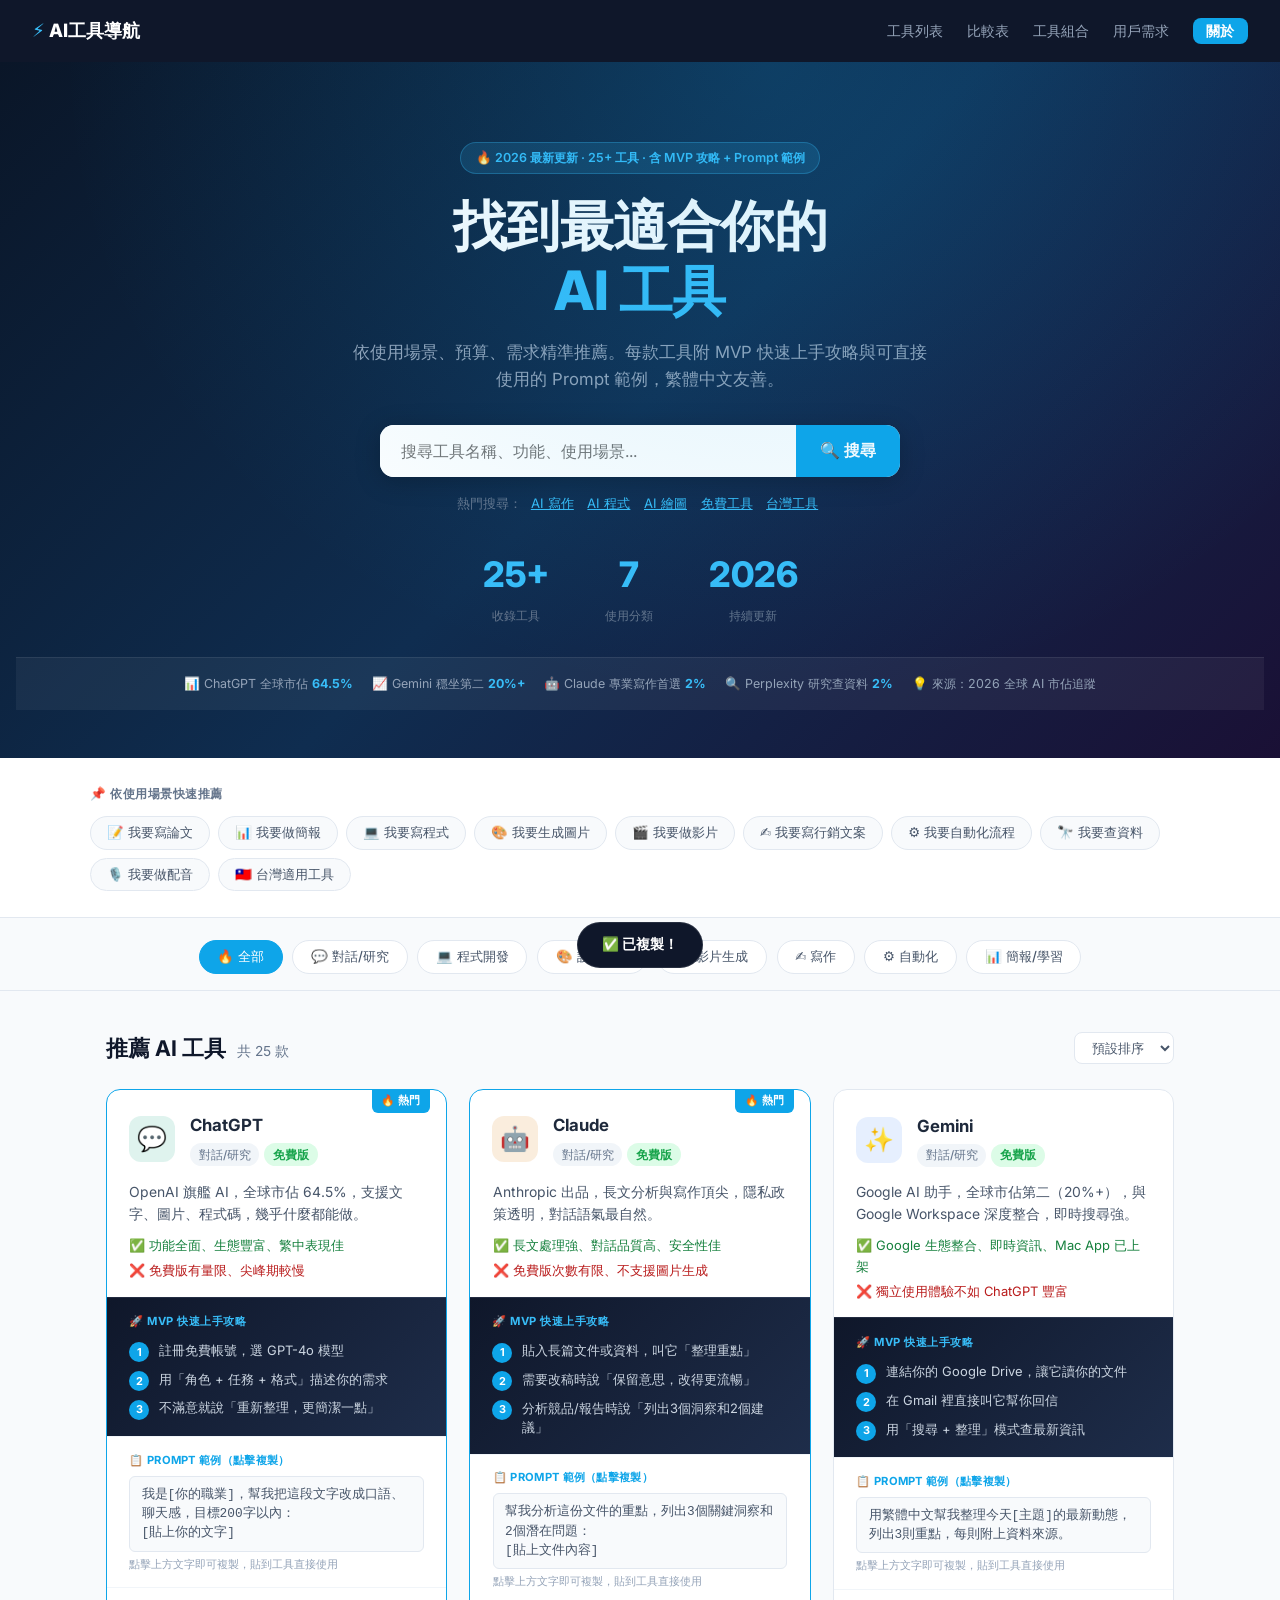
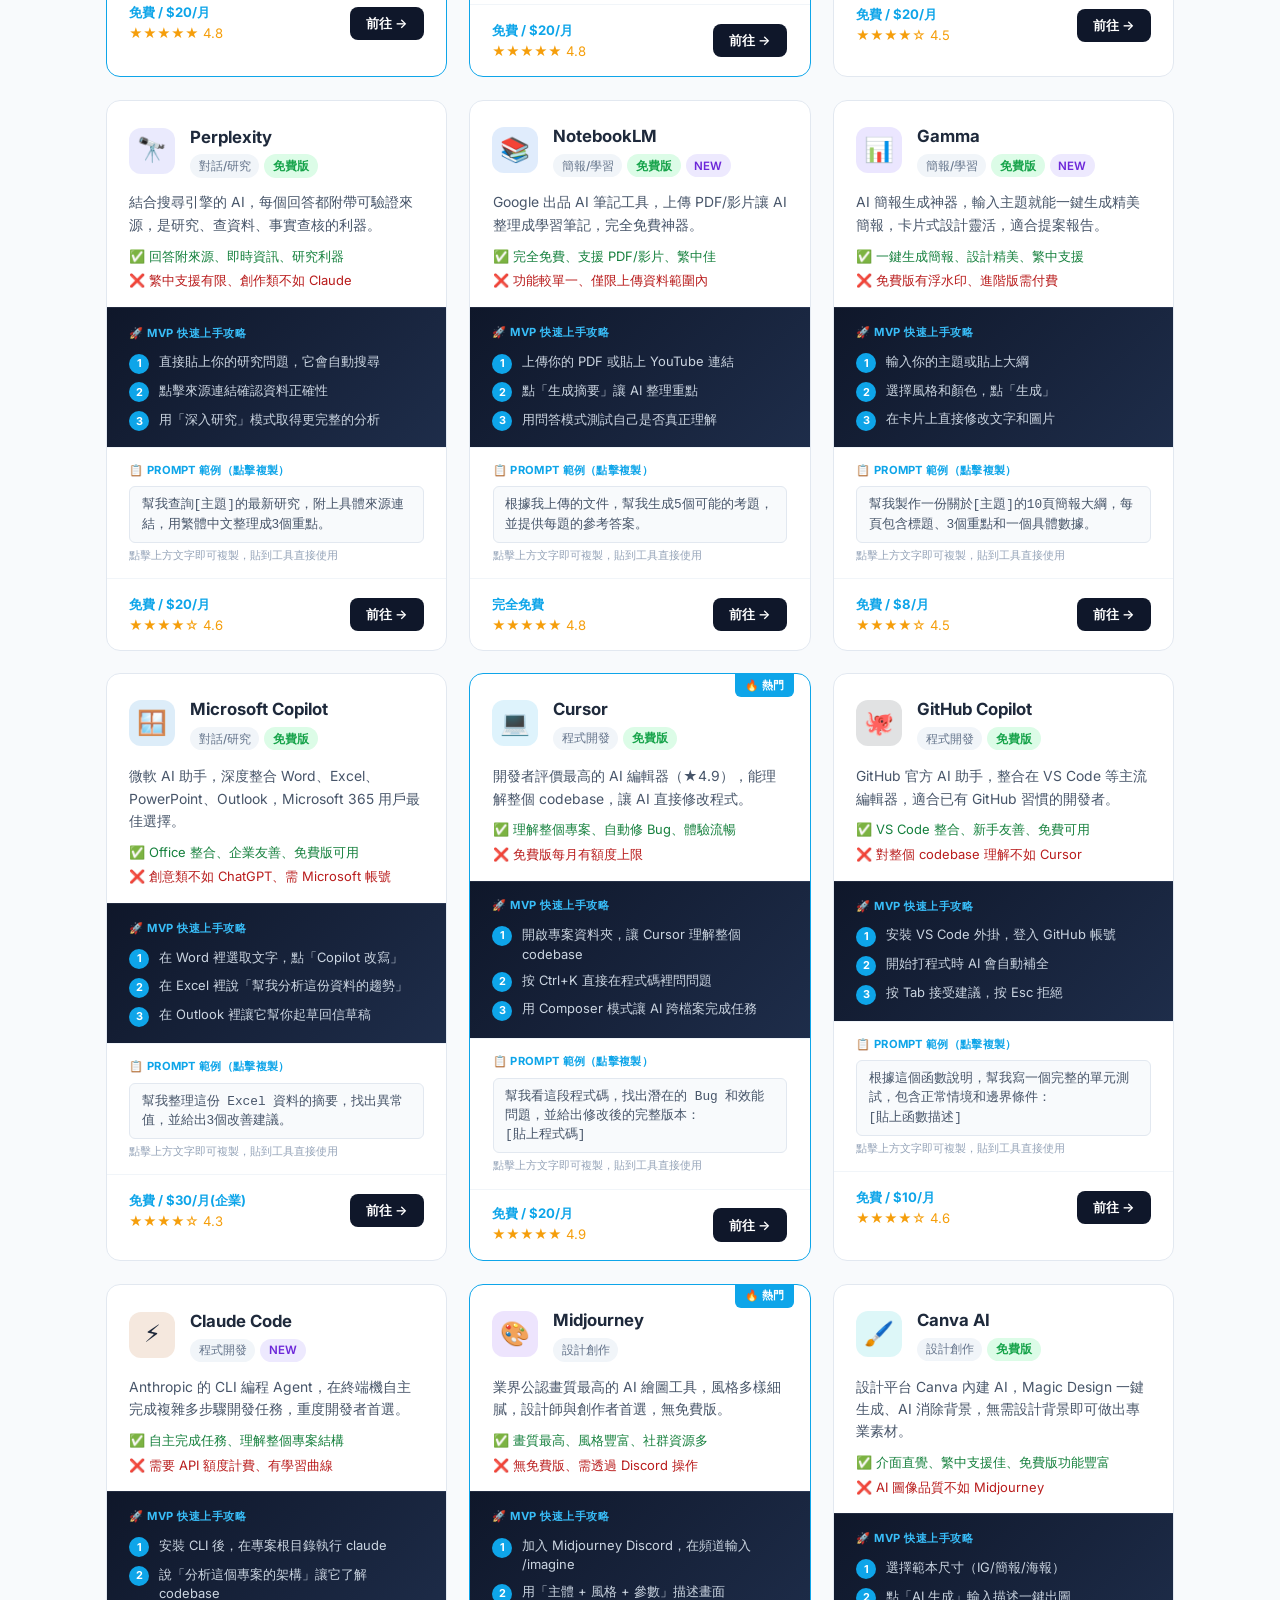
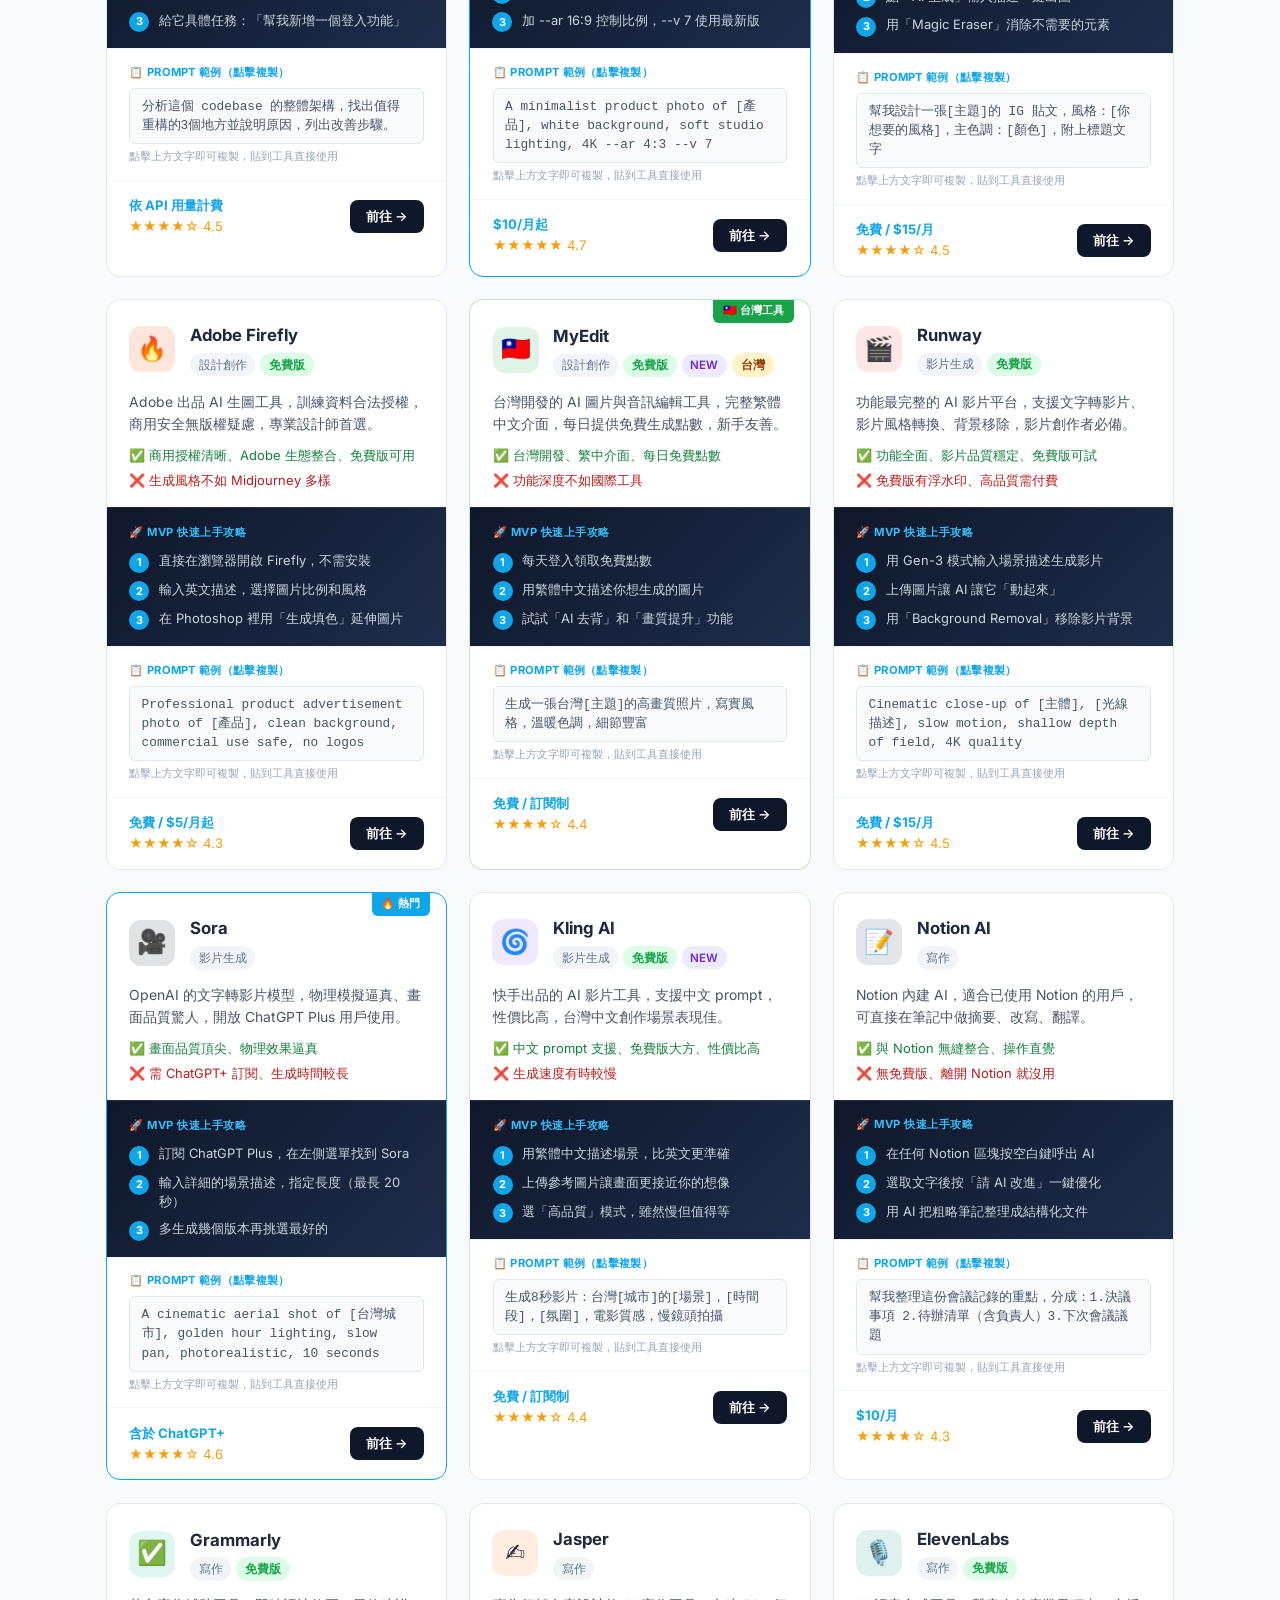
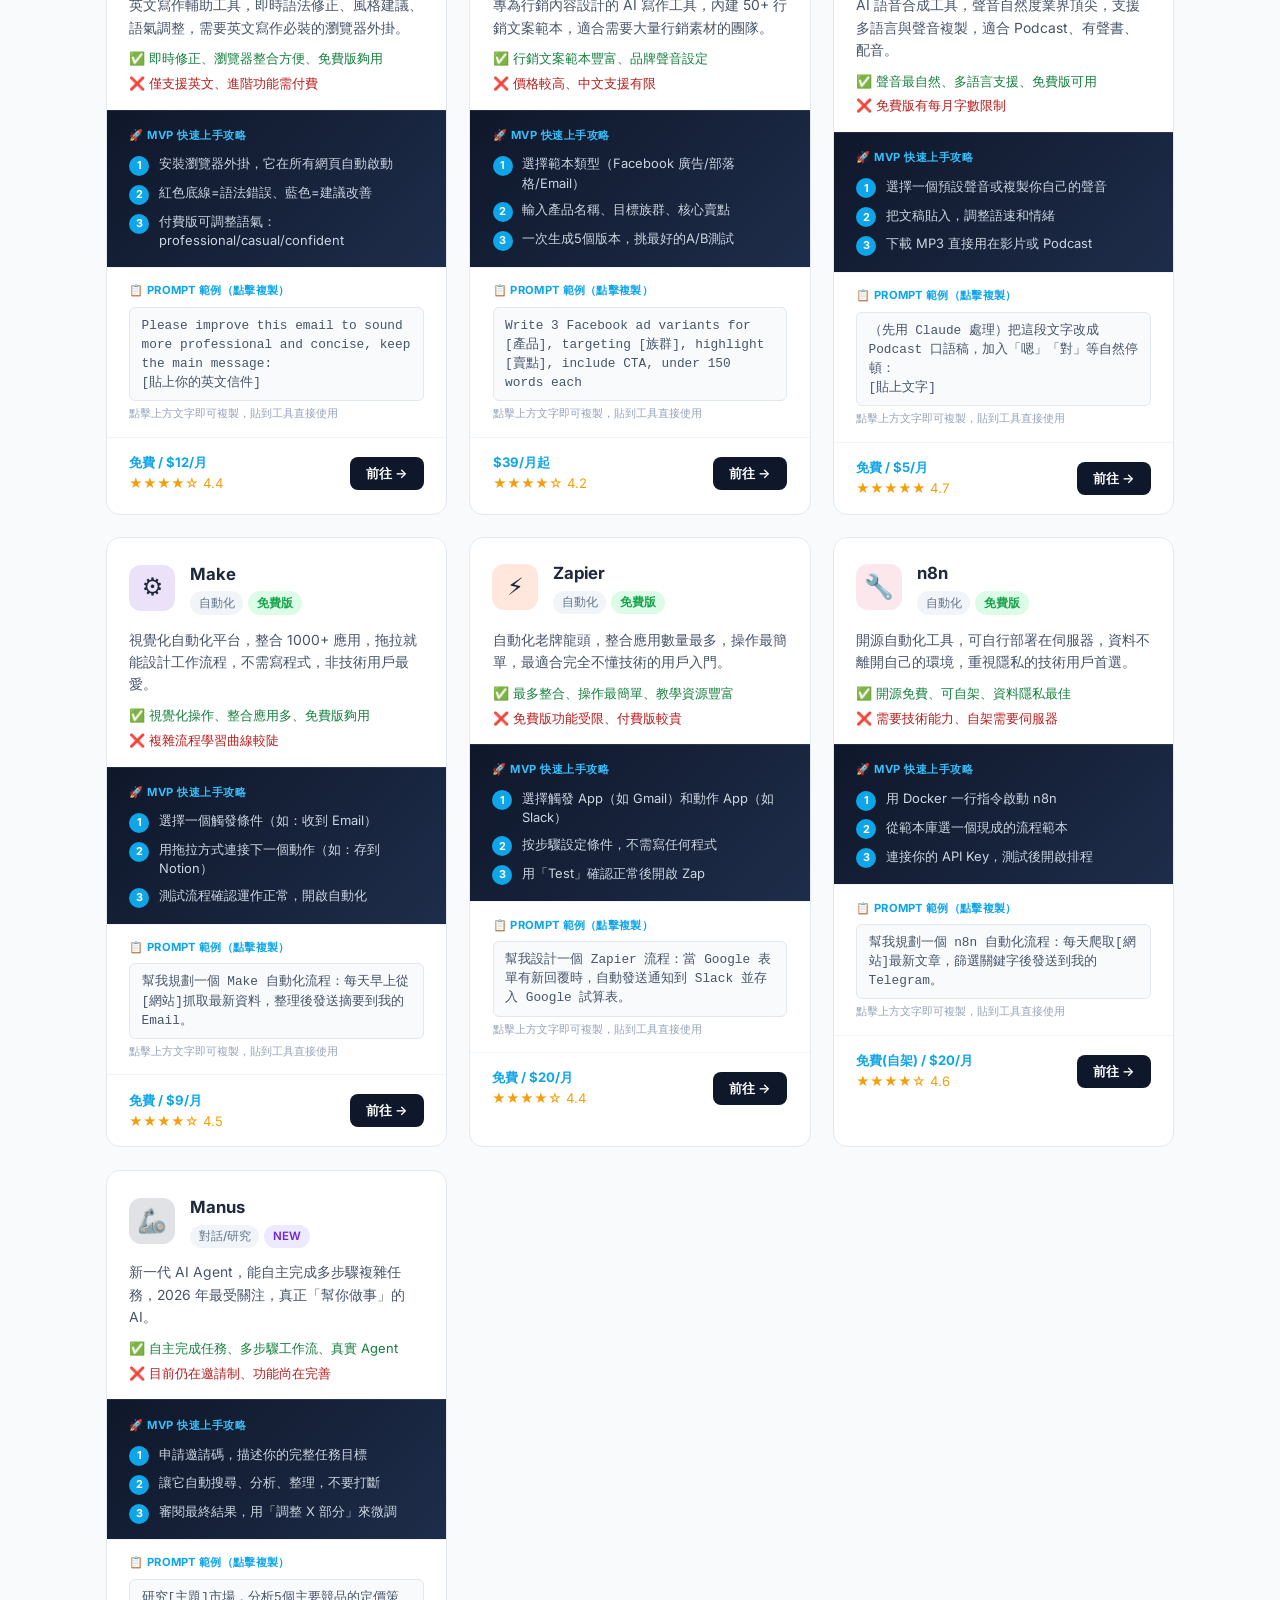
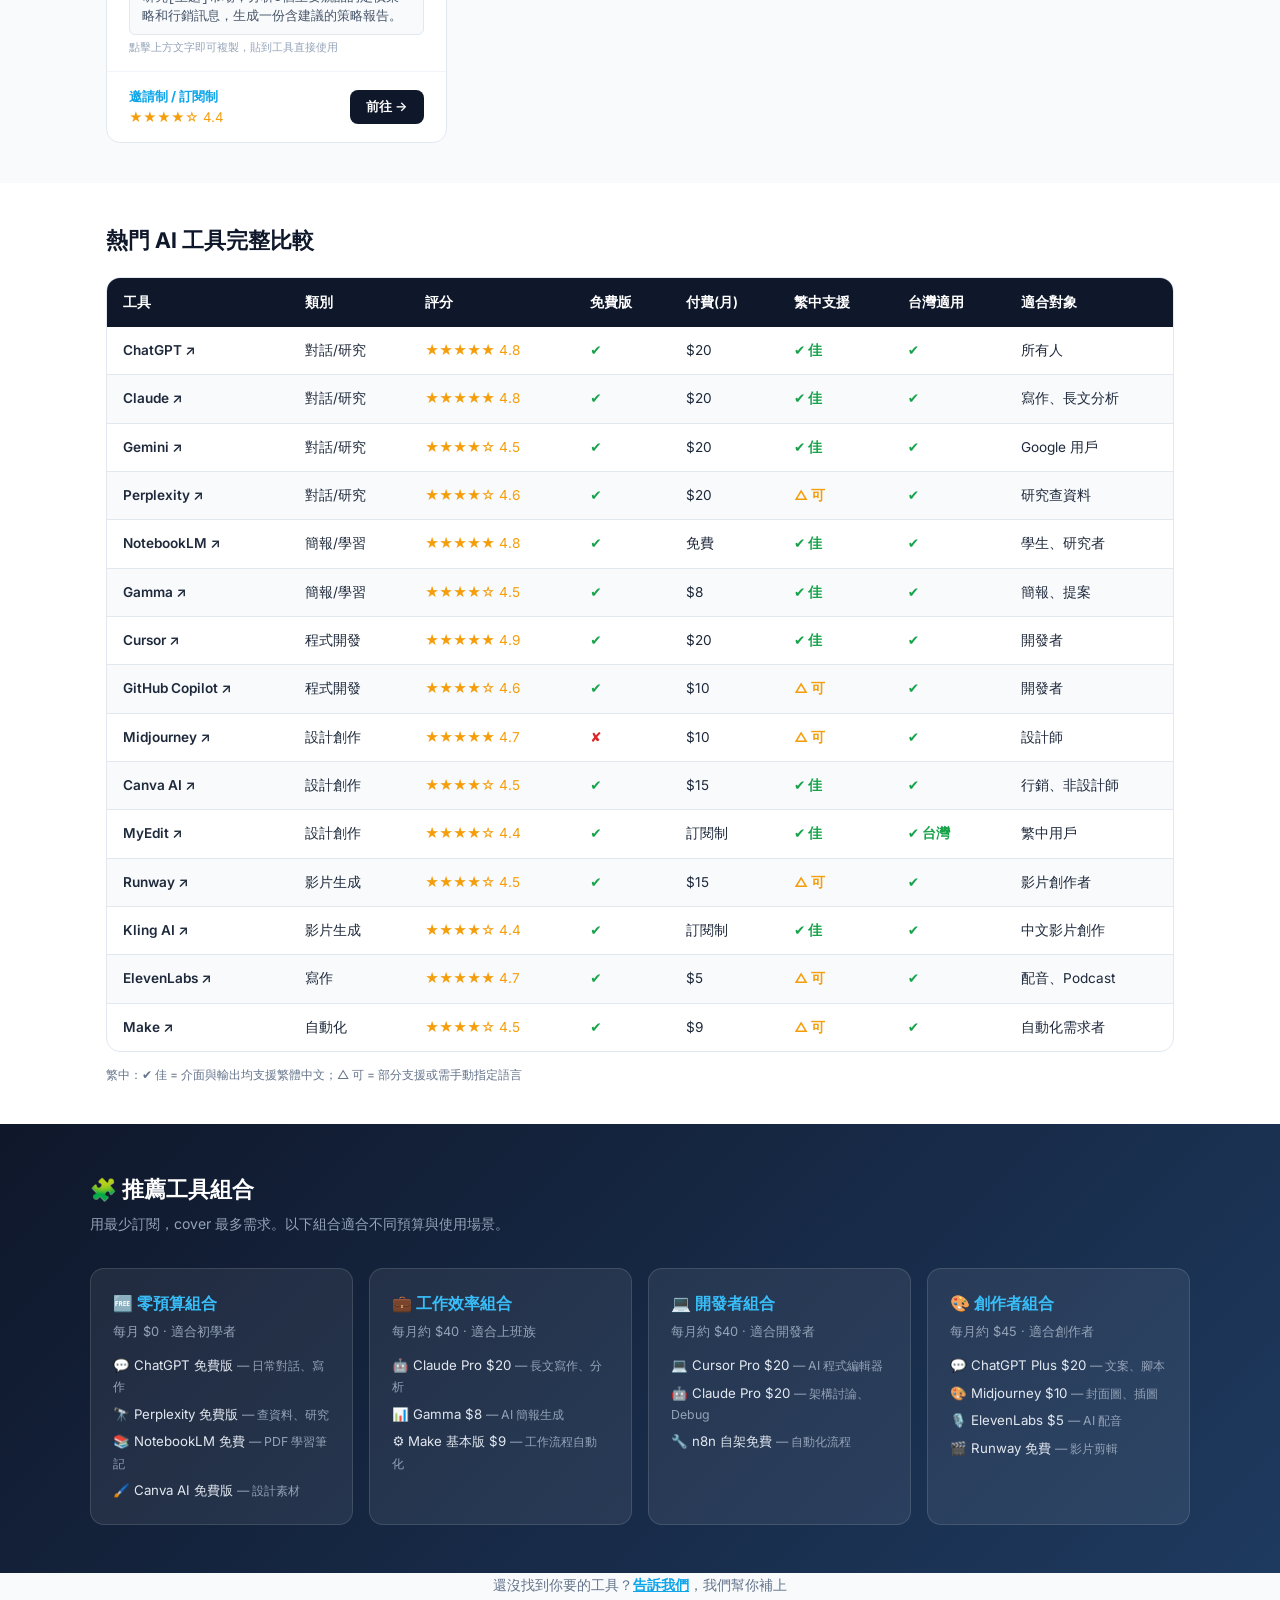
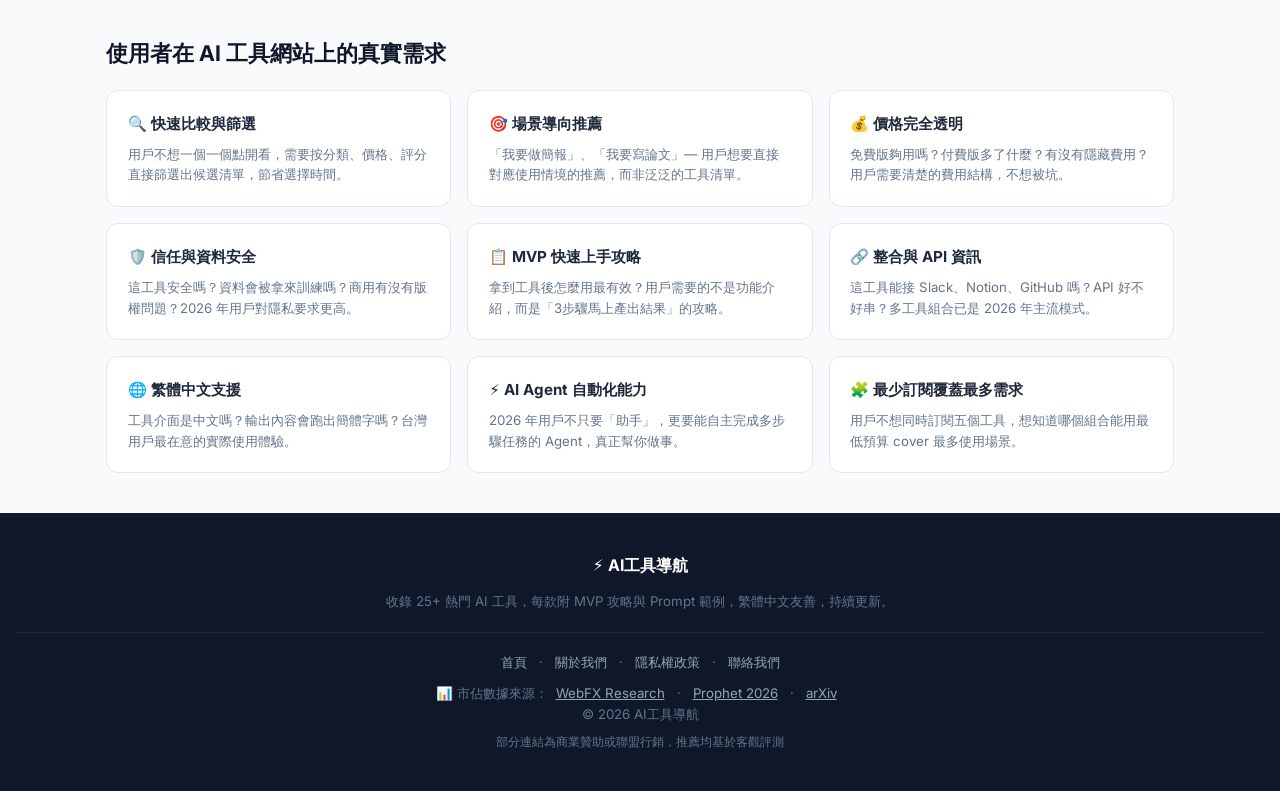
==== commit a8d7a4ca: "fix: 深色版 + friend JSON-LD + OG fix" ====
--- a/index.html
+++ b/index.html
@@ -10,11 +10,12 @@
   <meta property="og:title" content="AI工具導航 2026 - 25+ 工具推薦、MVP 攻略" />
   <meta property="og:description" content="收錄 25+ AI 工具，每款附 MVP 攻略與 Prompt 範例，繁體中文友善。" />
   <meta property="og:type" content="website" />
+  <meta property="og:url" content="https://m753419-commits.github.io/" />
   <meta property="og:image" content="https://m753419-commits.github.io/og-ai-tools.svg" />
   <meta property="og:image:width" content="1200" />
   <meta property="og:image:height" content="630" />
-  <meta property="og:url" content="https://m753419-commits.github.io/" />
   <meta name="twitter:card" content="summary_large_image" />
+  <meta name="twitter:title" content="AI工具導航 2026 - 25+ 工具推薦、MVP 攻略" />
   <meta name="google-adsense-account" content="ca-pub-5001125823079992" />
   <script type="application/ld+json">
   {
@@ -40,286 +41,177 @@
   }
   </script>
   <link rel="preconnect" href="https://fonts.googleapis.com">
-  <link href="https://fonts.googleapis.com/css2?family=Inter:wght@400;500;600;700;800&display=swap" rel="stylesheet">
+  <link href="https://fonts.googleapis.com/css2?family=Inter:wght@400;500;600;700;800&display=swap" rel="stylesheet" media="print" onload="this.media='all'" />
   <style>
-    * { margin: 0; padding: 0; box-sizing: border-box; }
-    html { scroll-behavior: smooth; }
-    body {
-      font-family: 'Inter', -apple-system, BlinkMacSystemFont, sans-serif;
-      background: #fff;
-      color: #1d1d1f;
-      line-height: 1.6;
-      -webkit-font-smoothing: antialiased;
+    :root {
+      --navy:#0f172a; --blue:#0ea5e9; --blue-light:#38bdf8;
+      --green:#16a34a; --red:#dc2626; --amber:#f59e0b;
+      --gray-50:#f8fafc; --gray-100:#f1f5f9; --gray-200:#e2e8f0;
+      --gray-400:#94a3b8; --gray-500:#64748b; --gray-600:#475569; --gray-900:#1e293b;
+      --radius:14px; --shadow:0 4px 20px rgba(0,0,0,.08); --shadow-hover:0 8px 32px rgba(0,0,0,.14);
     }
-
-    /* NAV - Kling style clean minimal */
-    nav {
-      position: fixed; top: 0; left: 0; right: 0; z-index: 100;
-      background: rgba(255,255,255,.8);
-      backdrop-filter: blur(20px);
-      -webkit-backdrop-filter: blur(20px);
-      border-bottom: 1px solid rgba(0,0,0,.06);
-      padding: 0 32px;
-      display: flex; align-items: center; justify-content: space-between;
-      height: 56px;
-    }
-    .nav-logo { font-weight: 700; font-size: 1.05rem; color: #1d1d1f; text-decoration: none; letter-spacing: -.3px; }
-    .nav-logo span { color: #0071e3; }
-    .nav-links { display: flex; gap: 24px; list-style: none; }
-    .nav-links a { color: #6e6e73; text-decoration: none; font-size: .82rem; font-weight: 500; transition: color .2s; }
-    .nav-links a:hover { color: #1d1d1f; }
-    .nav-cta { background: #0071e3; color: #fff !important; padding: 6px 18px; border-radius: 20px; font-weight: 600 !important; font-size: .82rem !important; }
-
-    /* HERO - inspired by Kling */
-    .hero {
-      padding: 120px 24px 60px;
-      text-align: center;
-      background: linear-gradient(180deg, #f5f5f7 0%, #fff 100%);
-      position: relative;
-    }
-    .hero-badge {
-      display: inline-block;
-      background: rgba(0,113,227,.08);
-      color: #0071e3;
-      font-size: .78rem;
-      font-weight: 600;
-      padding: 4px 14px;
-      border-radius: 100px;
-      margin-bottom: 20px;
-      border: 1px solid rgba(0,113,227,.15);
-    }
-    .hero h1 {
-      font-size: clamp(2.4rem, 5vw, 3.8rem);
-      font-weight: 700;
-      letter-spacing: -.6px;
-      line-height: 1.1;
-      color: #1d1d1f;
-      margin-bottom: 16px;
-    }
-    .hero h1 span { color: #0071e3; }
-    .hero p {
-      color: #6e6e73;
-      font-size: 1.1rem;
-      max-width: 560px;
-      margin: 0 auto 28px;
-    }
-    .search-bar {
-      display: flex;
-      max-width: 520px;
-      margin: 0 auto 16px;
-      background: #fff;
-      border-radius: 16px;
-      overflow: hidden;
-      box-shadow: 0 2px 20px rgba(0,0,0,.06);
-      border: 1px solid #e8e8ed;
-    }
-    .search-bar input {
-      flex: 1; border: none; padding: 14px 18px; font-size: .95rem;
-      outline: none; font-family: inherit; color: #1d1d1f;
-    }
-    .search-bar button {
-      background: #0071e3; color: #fff; border: none;
-      padding: 14px 24px; cursor: pointer; font-size: .95rem;
-      font-weight: 600; font-family: inherit;
-    }
-    .search-bar button:hover { background: #0062c4; }
-    .hero-hint { color: #6e6e73; font-size: .82rem; margin-bottom: 32px; }
-    .hero-hint span { color: #0071e3; cursor: pointer; margin: 0 4px; font-weight: 500; }
-    .stats { display: flex; justify-content: center; gap: 40px; margin-top: 8px; }
-    .stat-num { font-size: 2rem; font-weight: 700; color: #1d1d1f; }
-    .stat-label { font-size: .8rem; color: #6e6e73; margin-top: 2px; }
-
-    /* MARKET BAR */
-    .market-bar {
-      background: #f5f5f7;
-      border-top: 1px solid #e8e8ed;
-      padding: 14px 24px;
-      display: flex; flex-wrap: wrap; gap: 20px;
-      justify-content: center; align-items: center;
-    }
-    .market-item { color: #6e6e73; font-size: .8rem; }
-    .market-item strong { color: #1d1d1f; }
+    *{box-sizing:border-box;margin:0;padding:0;}
+    html{scroll-behavior:smooth;}
+    body{font-family:'Inter',system-ui,sans-serif;background:var(--gray-50);color:var(--gray-900);line-height:1.6;}
+
+    /* NAV */
+    nav{background:var(--navy);padding:0 2rem;display:flex;align-items:center;justify-content:space-between;height:62px;position:sticky;top:0;z-index:200;}
+    .nav-logo{color:#fff;font-size:1.15rem;font-weight:800;text-decoration:none;}
+    .nav-logo span{color:var(--blue-light);}
+    .nav-links{display:flex;gap:1.5rem;list-style:none;}
+    .nav-links a{color:var(--gray-400);text-decoration:none;font-size:.85rem;font-weight:500;transition:color .2s;}
+    .nav-links a:hover{color:#fff;}
+    .nav-cta{background:var(--blue);color:#fff !important;padding:.3rem .85rem;border-radius:8px;font-weight:600 !important;}
+
+    /* HERO */
+    .hero{background:linear-gradient(135deg,#0a1628 0%,#0f2d50 50%,#1a1035 100%);color:#fff;text-align:center;padding:5rem 1rem 3rem;position:relative;overflow:hidden;}
+    .hero::before{content:'';position:absolute;inset:0;background:radial-gradient(ellipse at 60% 0%,rgba(14,165,233,.18) 0%,transparent 65%);pointer-events:none;}
+    .hero-badge{display:inline-block;background:rgba(56,189,248,.15);border:1px solid rgba(56,189,248,.3);color:var(--blue-light);font-size:.78rem;font-weight:600;padding:.3rem .9rem;border-radius:999px;margin-bottom:1.2rem;}
+    .hero h1{font-size:clamp(2rem,5vw,3.4rem);font-weight:800;margin-bottom:1rem;letter-spacing:-.5px;line-height:1.2;}
+    .hero h1 span{color:var(--blue-light);}
+    .hero p{color:var(--gray-400);font-size:1.05rem;max-width:580px;margin:0 auto 2rem;}
+    .search-bar{display:flex;max-width:520px;margin:0 auto 1rem;background:#fff;border-radius:14px;overflow:hidden;box-shadow:0 4px 24px rgba(0,0,0,.25);}
+    .search-bar input{flex:1;border:none;padding:.95rem 1.3rem;font-size:1rem;outline:none;color:var(--gray-900);font-family:inherit;}
+    .search-bar button{background:var(--blue);color:#fff;border:none;padding:.95rem 1.5rem;cursor:pointer;font-size:1rem;font-weight:600;font-family:inherit;transition:background .2s;}
+    .search-bar button:hover{background:#0284c7;}
+    .hero-hint{color:var(--gray-500);font-size:.82rem;margin-bottom:2rem;}
+    .hero-hint span{color:var(--blue-light);cursor:pointer;text-decoration:underline;margin:0 .3rem;}
+    .stats{display:flex;justify-content:center;gap:3.5rem;margin-top:.5rem;}
+    .stat-num{font-size:2.2rem;font-weight:800;color:var(--blue-light);}
+    .stat-label{font-size:.75rem;color:var(--gray-500);margin-top:.2rem;}
+    .market-bar{background:rgba(255,255,255,.05);border-top:1px solid rgba(255,255,255,.08);padding:1rem 2rem;display:flex;flex-wrap:wrap;gap:1.2rem;justify-content:center;align-items:center;margin-top:2rem;}
+    .market-item{color:var(--gray-400);font-size:.78rem;}
+    .market-item strong{color:var(--blue-light);}
 
     /* SCENARIO */
-    .scenario-section { background: #fff; border-bottom: 1px solid #e8e8ed; padding: 20px 24px; }
-    .scenario-inner { max-width: 1100px; margin: 0 auto; }
-    .scenario-label { font-size: .78rem; color: #6e6e73; font-weight: 600; margin-bottom: 10px; letter-spacing: .5px; }
-    .scenario-btns { display: flex; flex-wrap: wrap; gap: 8px; }
-    .scenario-btn {
-      padding: 6px 16px; border-radius: 100px; border: 1px solid #e8e8ed;
-      background: #fff; cursor: pointer; font-size: .83rem; color: #6e6e73;
-      transition: all .2s; font-family: inherit; font-weight: 500;
-    }
-    .scenario-btn:hover, .scenario-btn.active { background: #1d1d1f; color: #fff; border-color: #1d1d1f; }
+    .scenario-section{background:#fff;border-bottom:1px solid var(--gray-200);padding:1.6rem 1rem;}
+    .scenario-inner{max-width:1100px;margin:0 auto;}
+    .scenario-label{font-size:.78rem;color:var(--gray-500);font-weight:600;margin-bottom:.8rem;text-transform:uppercase;letter-spacing:.5px;}
+    .scenario-btns{display:flex;flex-wrap:wrap;gap:.5rem;}
+    .scenario-btn{padding:.42rem 1rem;border-radius:999px;border:1.5px solid var(--gray-200);background:var(--gray-50);cursor:pointer;font-size:.83rem;color:var(--gray-600);transition:all .2s;font-family:inherit;font-weight:500;}
+    .scenario-btn:hover,.scenario-btn.active{background:var(--navy);color:#fff;border-color:var(--navy);}
 
     /* FILTERS */
-    .filters {
-      display: flex; flex-wrap: wrap; gap: 8px; justify-content: center;
-      padding: 16px 24px; background: #fff; border-bottom: 1px solid #e8e8ed;
-    }
-    .filter-btn {
-      padding: 6px 16px; border-radius: 100px; border: 1px solid #e8e8ed;
-      background: #fff; cursor: pointer; font-size: .83rem; color: #6e6e73;
-      transition: all .2s; font-family: inherit; font-weight: 500;
-    }
-    .filter-btn.active, .filter-btn:hover { background: #0071e3; color: #fff; border-color: #0071e3; }
-
-    /* TOOLS SECTION */
-    .section { max-width: 1100px; margin: 0 auto; padding: 48px 24px; }
-    .section-header { display: flex; align-items: center; justify-content: space-between; margin-bottom: 28px; flex-wrap: wrap; gap: 8px; }
-    .section-title { font-size: 1.4rem; font-weight: 700; color: #1d1d1f; letter-spacing: -.3px; }
-    .section-sub { font-size: .88rem; color: #6e6e73; font-weight: 400; margin-left: 6px; }
-    .sort-select {
-      padding: 6px 14px; border: 1px solid #e8e8ed; border-radius: 10px;
-      font-size: .83rem; color: #6e6e73; background: #fff; cursor: pointer; font-family: inherit;
-    }
-    .tools-grid { display: grid; grid-template-columns: repeat(auto-fill, minmax(340px, 1fr)); gap: 20px; }
-
-    /* CARD - inspired by KLING: clean, white, subtle shadow */
-    .tool-card {
-      background: #fff;
-      border-radius: 18px;
-      border: 1px solid #e8e8ed;
-      transition: all .3s ease;
-      position: relative;
-      overflow: hidden;
-    }
-    .tool-card:hover {
-      box-shadow: 0 8px 40px rgba(0,0,0,.08);
-      border-color: #d2d2d7;
-      transform: translateY(-2px);
-    }
-    .tool-card.featured { border-color: #0071e3; }
-    .tool-card.tw-local { border-color: #16a34a55; }
-    .card-top { padding: 24px 24px 16px; }
-    .featured-badge { position: absolute; top: 12px; right: 12px; background: #0071e3; color: #fff; font-size: .68rem; font-weight: 700; padding: 3px 10px; border-radius: 100px; }
-    .tw-badge-top { position: absolute; top: 12px; right: 12px; background: #16a34a; color: #fff; font-size: .68rem; font-weight: 700; padding: 3px 10px; border-radius: 100px; }
-    .tool-header { display: flex; align-items: center; gap: 12px; margin-bottom: 12px; }
-    .tool-icon { width: 44px; height: 44px; border-radius: 12px; display: flex; align-items: center; justify-content: center; font-size: 1.4rem; flex-shrink: 0; }
-    .tool-name { font-weight: 700; font-size: 1rem; }
-    .tool-badges { display: flex; gap: 4px; flex-wrap: wrap; margin-top: 3px; }
-    .tool-tag { font-size: .7rem; color: #6e6e73; background: #f5f5f7; padding: 2px 10px; border-radius: 100px; font-weight: 500; }
-    .badge-free { background: #e8f5e9; color: #16a34a; font-size: .7rem; padding: 2px 10px; border-radius: 100px; font-weight: 600; }
-    .badge-new { background: #ede9fe; color: #6d28d9; font-size: .7rem; padding: 2px 10px; border-radius: 100px; font-weight: 600; }
-    .badge-tw { background: #fef3c7; color: #92400e; font-size: .7rem; padding: 2px 10px; border-radius: 100px; font-weight: 600; }
-    .tool-desc { font-size: .88rem; color: #6e6e73; line-height: 1.6; margin-bottom: 8px; }
-    .tool-pros { font-size: .82rem; color: #16a34a; margin-bottom: 4px; }
-    .tool-cons { font-size: .82rem; color: #dc2626; margin-bottom: 0; }
-
-    /* MVP - inline inside card, no dark section */
-    .mvp-section { padding: 0 24px 12px; }
-    .mvp-label { font-size: .7rem; color: #0071e3; font-weight: 700; margin-bottom: 8px; letter-spacing: .3px; display: flex; align-items: center; gap: 4px; }
-    .mvp-steps { display: flex; flex-direction: column; gap: 4px; }
-    .mvp-step { display: flex; align-items: flex-start; gap: 8px; }
-    .mvp-num {
-      width: 18px; height: 18px; border-radius: 50%;
-      font-size: .65rem; font-weight: 700; display: flex;
-      align-items: center; justify-content: center; flex-shrink: 0; margin-top: 2px;
-    }
-    .mvp-text { font-size: .82rem; color: #6e6e73; line-height: 1.5; }
-
-    /* PROMPT */
-    .prompt-section { padding: 0 24px 12px; }
-    .prompt-label { font-size: .7rem; color: #0071e3; font-weight: 700; margin-bottom: 6px; letter-spacing: .3px; }
-    .prompt-text {
-      font-size: .8rem; color: #6e6e73; font-family: monospace; line-height: 1.5;
-      background: #f5f5f7; border-radius: 10px; padding: 8px 12px;
-      cursor: pointer; border: 1px solid #e8e8ed; transition: border-color .2s;
-    }
-    .prompt-text:hover { border-color: #0071e3; }
-    .copy-hint { font-size: .68rem; color: #a1a1a6; margin-top: 4px; }
+    .filters{display:flex;flex-wrap:wrap;gap:.6rem;justify-content:center;padding:1.4rem 1rem 1rem;background:var(--gray-50);border-bottom:1px solid var(--gray-200);}
+    .filter-btn{padding:.42rem 1.1rem;border-radius:999px;border:1.5px solid var(--gray-200);background:#fff;cursor:pointer;font-size:.83rem;color:var(--gray-600);transition:all .2s;font-family:inherit;font-weight:500;}
+    .filter-btn.active,.filter-btn:hover{background:var(--blue);color:#fff;border-color:var(--blue);}
+
+    /* TOOLS */
+    .section{max-width:1100px;margin:0 auto;padding:2.5rem 1rem;}
+    .section-header{display:flex;align-items:center;justify-content:space-between;margin-bottom:1.5rem;flex-wrap:wrap;gap:.5rem;}
+    .section-title{font-size:1.35rem;font-weight:700;color:var(--navy);}
+    .section-sub{font-size:.86rem;color:var(--gray-500);font-weight:400;margin-left:.4rem;}
+    .sort-select{padding:.38rem .8rem;border:1.5px solid var(--gray-200);border-radius:8px;font-size:.83rem;color:var(--gray-600);background:#fff;cursor:pointer;font-family:inherit;}
+    .tools-grid{display:grid;grid-template-columns:repeat(auto-fill,minmax(320px,1fr));gap:1.4rem;}
+
+    /* CARD */
+    .tool-card{background:#fff;border-radius:var(--radius);border:1px solid var(--gray-200);transition:transform .2s,box-shadow .2s,border-color .2s;position:relative;overflow:hidden;}
+    .tool-card:hover{transform:translateY(-4px);box-shadow:var(--shadow-hover);border-color:var(--blue-light);}
+    .tool-card.featured{border-color:var(--blue);}
+    .tool-card.tw-local{border-color:#16a34a44;}
+    .card-top{padding:1.4rem 1.4rem 1rem;}
+    .featured-badge{position:absolute;top:-1px;right:1rem;background:var(--blue);color:#fff;font-size:.68rem;font-weight:700;padding:.2rem .6rem;border-radius:0 0 6px 6px;}
+    .tw-badge-top{position:absolute;top:-1px;right:1rem;background:var(--green);color:#fff;font-size:.68rem;font-weight:700;padding:.2rem .6rem;border-radius:0 0 6px 6px;}
+    .tool-header{display:flex;align-items:center;gap:.9rem;margin-bottom:.9rem;}
+    .tool-icon{width:46px;height:46px;border-radius:12px;display:flex;align-items:center;justify-content:center;font-size:1.5rem;flex-shrink:0;}
+    .tool-name{font-weight:700;font-size:1.05rem;}
+    .tool-badges{display:flex;gap:.3rem;flex-wrap:wrap;margin-top:.25rem;}
+    .tool-tag{font-size:.72rem;color:var(--gray-500);background:var(--gray-100);padding:.15rem .55rem;border-radius:999px;font-weight:500;}
+    .badge-free{background:#dcfce7;color:var(--green);font-size:.72rem;padding:.15rem .55rem;border-radius:999px;font-weight:600;}
+    .badge-new{background:#ede9fe;color:#6d28d9;font-size:.72rem;padding:.15rem .55rem;border-radius:999px;font-weight:600;}
+    .badge-tw{background:#fef3c7;color:#92400e;font-size:.72rem;padding:.15rem .55rem;border-radius:999px;font-weight:600;}
+    .tool-desc{font-size:.87rem;color:var(--gray-600);line-height:1.6;margin-bottom:.6rem;}
+    .tool-pros{font-size:.81rem;color:#15803d;margin-bottom:.25rem;}
+    .tool-cons{font-size:.81rem;color:#b91c1c;}
+
+    /* MVP SECTION */
+    .mvp-section{background:linear-gradient(135deg,#0f172a,#1e2d4a);padding:1rem 1.4rem;border-top:1px solid rgba(255,255,255,.06);}
+    .mvp-label{font-size:.7rem;color:var(--blue-light);font-weight:700;text-transform:uppercase;letter-spacing:.5px;margin-bottom:.6rem;display:flex;align-items:center;gap:.4rem;}
+    .mvp-steps{display:flex;flex-direction:column;gap:.45rem;}
+    .mvp-step{display:flex;align-items:flex-start;gap:.6rem;}
+    .mvp-num{width:20px;height:20px;background:var(--blue);color:#fff;border-radius:50%;font-size:.68rem;font-weight:700;display:flex;align-items:center;justify-content:center;flex-shrink:0;margin-top:.1rem;}
+    .mvp-text{font-size:.81rem;color:#cbd5e1;line-height:1.5;}
+    .mvp-text strong{color:#fff;}
+
+    /* PROMPT SECTION */
+    .prompt-section{padding:.9rem 1.4rem;border-top:1px solid var(--gray-100);}
+    .prompt-label{font-size:.7rem;color:var(--blue);font-weight:700;text-transform:uppercase;letter-spacing:.3px;margin-bottom:.4rem;}
+    .prompt-text{font-size:.8rem;color:var(--gray-600);font-family:monospace;line-height:1.5;background:var(--gray-50);border-radius:6px;padding:.5rem .7rem;cursor:pointer;border:1px solid var(--gray-200);transition:border-color .2s;}
+    .prompt-text:hover{border-color:var(--blue);color:var(--blue);}
+    .copy-hint{font-size:.67rem;color:var(--gray-400);margin-top:.25rem;}
 
     /* CARD FOOTER */
-    .card-footer { display: flex; align-items: center; justify-content: space-between; padding: 12px 24px; border-top: 1px solid #f5f5f7; }
-    .tool-price { font-size: .82rem; color: #0071e3; font-weight: 700; }
-    .tool-rating { font-size: .82rem; color: #f59e0b; }
-    .tool-link {
-      font-size: .82rem; background: #1d1d1f; color: #fff;
-      padding: 6px 16px; border-radius: 100px; text-decoration: none;
-      transition: background .2s; font-weight: 600;
-    }
-    .tool-link:hover { background: #0071e3; }
-    .no-results { color: #6e6e73; padding: 40px; text-align: center; grid-column: 1/-1; }
+    .card-footer{display:flex;align-items:center;justify-content:space-between;padding:.9rem 1.4rem;border-top:1px solid var(--gray-100);}
+    .tool-price{font-size:.82rem;color:var(--blue);font-weight:700;}
+    .tool-rating{font-size:.82rem;color:var(--amber);}
+    .tool-link{font-size:.82rem;background:var(--navy);color:#fff;padding:.38rem 1rem;border-radius:8px;text-decoration:none;transition:background .2s;font-weight:600;}
+    .tool-link:hover{background:var(--blue);}
+    .no-results{color:var(--gray-400);padding:3rem;text-align:center;grid-column:1/-1;}
 
     /* SCENARIO RESULT */
-    .scenario-result { background: #f5f5f7; border-radius: 18px; padding: 20px; margin-bottom: 24px; display: none; border: 1px solid #e8e8ed; }
-    .scenario-result.show { display: block; }
-    .scenario-result h3 { font-size: 1rem; margin-bottom: 10px; color: #1d1d1f; }
-    .rec-tools { display: flex; flex-wrap: wrap; gap: 8px; }
-    .rec-tool { background: #fff; border: 1px solid #e8e8ed; color: #1d1d1f; padding: 6px 14px; border-radius: 100px; font-size: .82rem; font-weight: 600; cursor: pointer; transition: background .2s; }
-    .rec-tool:hover { background: #0071e3; color: #fff; border-color: #0071e3; }
+    .scenario-result{background:linear-gradient(135deg,#0f172a,#1e3a5f);color:#fff;border-radius:var(--radius);padding:1.5rem;margin-bottom:1.5rem;display:none;}
+    .scenario-result.show{display:block;}
+    .scenario-result h3{font-size:1rem;margin-bottom:.8rem;color:var(--blue-light);}
+    .rec-tools{display:flex;flex-wrap:wrap;gap:.5rem;}
+    .rec-tool{background:rgba(255,255,255,.1);border:1px solid rgba(255,255,255,.15);color:#fff;padding:.35rem .8rem;border-radius:8px;font-size:.84rem;font-weight:600;cursor:pointer;transition:background .2s;}
+    .rec-tool:hover{background:var(--blue);}
 
     /* COMPARE */
-    .compare-section { background: #f5f5f7; padding: 48px 24px; }
-    .compare-wrap { overflow-x: auto; border-radius: 18px; border: 1px solid #e8e8ed; background: #fff; }
-    table { width: 100%; border-collapse: collapse; font-size: .85rem; }
-    thead tr { background: #1d1d1f; color: #fff; }
-    th { padding: 12px 16px; text-align: left; font-weight: 600; white-space: nowrap; }
-    td { padding: 12px 16px; border-bottom: 1px solid #e8e8ed; }
-    td a { color: #1d1d1f; text-decoration: none; font-weight: 600; }
-    td a:hover { color: #0071e3; }
-    tr:last-child td { border-bottom: none; }
-    tr:nth-child(even) td { background: #fafafa; }
-    .free-yes { color: #16a34a; font-weight: 700; }
-    .free-no { color: #dc2626; font-weight: 700; }
-    .star { color: #f59e0b; }
-    .zh-yes { color: #16a34a; font-weight: 700; }
-    .zh-partial { color: #f59e0b; font-weight: 700; }
+    .compare-wrap{overflow-x:auto;border-radius:var(--radius);border:1px solid var(--gray-200);}
+    table{width:100%;border-collapse:collapse;font-size:.85rem;}
+    thead tr{background:var(--navy);color:#fff;}
+    th{padding:.85rem 1rem;text-align:left;font-weight:600;white-space:nowrap;}
+    td{padding:.8rem 1rem;border-bottom:1px solid var(--gray-200);}
+    td a{color:var(--gray-900);text-decoration:none;font-weight:600;}
+    td a:hover{color:var(--blue);}
+    tr:last-child td{border-bottom:none;}
+    tr:nth-child(even) td{background:var(--gray-50);}
+    .free-yes{color:var(--green);font-weight:700;}
+    .free-no{color:var(--red);font-weight:700;}
+    .star{color:var(--amber);}
+    .zh-yes{color:var(--green);font-weight:700;}
+    .zh-partial{color:var(--amber);font-weight:700;}
 
     /* NEEDS */
-    .needs-grid { display: grid; grid-template-columns: repeat(auto-fill, minmax(260px, 1fr)); gap: 12px; }
-    .need-card {
-      background: #fff; border-radius: 14px; padding: 20px;
-      border: 1px solid #e8e8ed; transition: box-shadow .2s;
-    }
-    .need-card:hover { box-shadow: 0 4px 24px rgba(0,0,0,.06); }
-    .need-card h4 { font-size: .92rem; margin-bottom: 6px; font-weight: 700; }
-    .need-card p { font-size: .83rem; color: #6e6e73; line-height: 1.55; }
+    .needs-grid{display:grid;grid-template-columns:repeat(auto-fill,minmax(260px,1fr));gap:1rem;}
+    .need-card{background:#fff;border-radius:12px;padding:1.3rem;border:1px solid var(--gray-200);transition:box-shadow .2s;}
+    .need-card:hover{box-shadow:var(--shadow);}
+    .need-card h4{font-size:.95rem;margin-bottom:.5rem;font-weight:700;}
+    .need-card p{font-size:.83rem;color:var(--gray-500);line-height:1.55;}
 
     /* BUNDLE */
-    .bundle-section { background: #1d1d1f; color: #fff; padding: 48px 24px; }
-    .bundle-inner { max-width: 1100px; margin: 0 auto; }
-    .bundle-title { font-size: 1.35rem; font-weight: 700; margin-bottom: 6px; }
-    .bundle-sub { color: #a1a1a6; font-size: .88rem; margin-bottom: 24px; }
-    .bundles { display: grid; grid-template-columns: repeat(auto-fill, minmax(250px, 1fr)); gap: 14px; }
-    .bundle-card { background: rgba(255,255,255,.06); border: 1px solid rgba(255,255,255,.1); border-radius: 18px; padding: 20px; }
-    .bundle-card h4 { font-size: 1rem; font-weight: 700; margin-bottom: 4px; color: #fff; }
-    .bundle-card .budget { font-size: .8rem; color: #a1a1a6; margin-bottom: 12px; }
-    .bundle-tools { display: flex; flex-direction: column; gap: 6px; }
-    .bundle-tool { font-size: .84rem; color: #e8e8ed; }
-    .bundle-tool span { color: #a1a1a6; font-size: .78rem; }
+    .bundle-section{background:linear-gradient(135deg,#0f172a,#1e3a5f);color:#fff;padding:3rem 1rem;}
+    .bundle-inner{max-width:1100px;margin:0 auto;}
+    .bundle-title{font-size:1.35rem;font-weight:700;margin-bottom:.4rem;}
+    .bundle-sub{color:var(--gray-400);font-size:.88rem;margin-bottom:2rem;}
+    .bundles{display:grid;grid-template-columns:repeat(auto-fill,minmax(260px,1fr));gap:1rem;}
+    .bundle-card{background:rgba(255,255,255,.07);border:1px solid rgba(255,255,255,.12);border-radius:var(--radius);padding:1.4rem;}
+    .bundle-card h4{font-size:1rem;font-weight:700;margin-bottom:.3rem;color:var(--blue-light);}
+    .bundle-card .budget{font-size:.8rem;color:var(--gray-400);margin-bottom:.8rem;}
+    .bundle-tools{display:flex;flex-direction:column;gap:.4rem;}
+    .bundle-tool{font-size:.83rem;color:#e2e8f0;}
+    .bundle-tool span{color:var(--gray-400);font-size:.77rem;}
 
     /* FOOTER */
-    footer { background: #1d1d1f; color: #a1a1a6; text-align: center; padding: 40px 24px; font-size: .84rem; }
-    footer a { color: #a1a1a6; text-decoration: none; margin: 0 6px; }
-    footer a:hover { color: #fff; }
-    .footer-divider { border: none; border-top: 1px solid rgba(255,255,255,.08); margin: 20px 0; }
+    footer{background:var(--navy);color:var(--gray-500);text-align:center;padding:2.5rem 1rem;font-size:.83rem;}
+    footer a{color:var(--gray-400);text-decoration:none;margin:0 .5rem;transition:color .2s;}
+    footer a:hover{color:#fff;}
+    .footer-divider{border:none;border-top:1px solid rgba(255,255,255,.07);margin:1.2rem 0;}
 
     /* TOAST */
-    .toast {
-      position: fixed; bottom: 24px; left: 50%; transform: translateX(-50%) translateY(120px);
-      background: #1d1d1f; color: #fff; padding: 10px 24px;
-      border-radius: 100px; font-size: .85rem; font-weight: 600;
-      transition: transform .3s cubic-bezier(.22,1,.36,1); z-index: 999;
-      box-shadow: 0 4px 24px rgba(0,0,0,.15);
-    }
-    .toast.show { transform: translateX(-50%) translateY(0); }
-
-    @keyframes fadeUp { from { opacity: 0; transform: translateY(12px); } to { opacity: 1; transform: translateY(0); } }
-    .tool-card { animation: fadeUp .4s ease both; }
-
-    /* HAMBURGER */
-    .hamburger {
-      display: none;
-      background: none; border: none; font-size: 1.5rem;
-      cursor: pointer; color: #1d1d1f; padding: 4px;
-    }
-    @media (max-width: 640px) {
-      .hamburger { display: block; }
-      .stats { gap: 24px; }
-      .nav-links { display: none; }
-      .nav-links.mobile-show { display: flex; position: fixed; top: 56px; left: 0; right: 0; background: #fff; flex-direction: column; padding: 16px 24px; border-bottom: 1px solid #e8e8ed; }
-      .hero { padding: 100px 16px 40px; }
+    .toast{position:fixed;bottom:2rem;left:50%;transform:translateX(-50%) translateY(100px);background:var(--navy);color:#fff;padding:.7rem 1.5rem;border-radius:999px;font-size:.85rem;font-weight:600;transition:transform .3s;z-index:999;border:1px solid rgba(255,255,255,.1);}
+    .toast.show{transform:translateX(-50%) translateY(0);}
+
+    @keyframes fadeUp{from{opacity:0;transform:translateY(16px);}to{opacity:1;transform:translateY(0);}}
+    .tool-card{animation:fadeUp .35s ease both;}
+
+    .menu-btn{display:none;background:none;border:none;font-size:1.5rem;cursor:pointer;color:#fff;padding:4px;}
+    @media(max-width:640px){
+      .menu-btn{display:block;}
+      .stats{gap:2rem;} .nav-links{display:none;}
+      .nav-links.mobile-show{display:flex;position:absolute;top:62px;left:0;right:0;background:var(--navy);flex-direction:column;padding:16px 24px;border-bottom:1px solid rgba(255,255,255,.1);}
+      .hero{padding:3.5rem 1rem 2rem;} .bundles{grid-template-columns:1fr;}
+      .market-bar{gap:.8rem;}
     }
   </style>
 </head>
@@ -327,25 +219,27 @@
 
 <div class="toast" id="toast">✅ 已複製！</div>
 
+<!-- NAV -->
 <nav>
   <a class="nav-logo" href="/"><span>⚡</span> AI工具導航</a>
-  <button class="hamburger" id="hamburgerBtn" aria-label="選單">☰</button>
-  <ul class="nav-links" id="navLinks">
+  <ul class="nav-links">
     <li><a href="#tools">工具列表</a></li>
     <li><a href="#compare">比較表</a></li>
     <li><a href="#bundle">工具組合</a></li>
     <li><a href="#needs">用戶需求</a></li>
     <li><a href="/about.html" class="nav-cta">關於</a></li>
   </ul>
+  <button class="menu-btn" onclick="document.querySelector('.nav-links').classList.toggle('mobile-show')">☰</button>
 </nav>
 
+<!-- HERO -->
 <section class="hero">
   <div class="hero-badge">🔥 2026 最新更新 · 25+ 工具 · 含 MVP 攻略 + Prompt 範例</div>
   <h1>找到最適合你的<br/><span>AI 工具</span></h1>
-  <p>依使用場景、預算、需求精準推薦。<br>每款工具附 MVP 快速上手攻略與可直接使用的 Prompt 範例。</p>
+  <p>依使用場景、預算、需求精準推薦。每款工具附 MVP 快速上手攻略與可直接使用的 Prompt 範例，繁體中文友善。</p>
   <div class="search-bar">
     <input type="text" id="searchInput" placeholder="搜尋工具名稱、功能、使用場景..." autocomplete="off"/>
-    <button onclick="doSearch()">搜尋</button>
+    <button onclick="doSearch()">🔍 搜尋</button>
   </div>
   <div class="hero-hint">
     熱門搜尋：
@@ -361,34 +255,36 @@
     <div><div class="stat-num">2026</div><div class="stat-label">持續更新</div></div>
   </div>
   <div class="market-bar">
-    <div class="market-item">📊 ChatGPT 市佔 <strong>64.5%</strong></div>
-    <div class="market-item">📈 Gemini 第二 <strong>20%+</strong></div>
-    <div class="market-item">🤖 Claude 專業寫作 <strong>2%</strong></div>
-    <div class="market-item">🔍 Perplexity 研究 <strong>2%</strong></div>
+    <div class="market-item">📊 ChatGPT 全球市佔 <strong>64.5%</strong></div>
+    <div class="market-item">📈 Gemini 穩坐第二 <strong>20%+</strong></div>
+    <div class="market-item">🤖 Claude 專業寫作首選 <strong>2%</strong></div>
+    <div class="market-item">🔍 Perplexity 研究查資料 <strong>2%</strong></div>
     <div class="market-item">💡 來源：2026 全球 AI 市佔追蹤</div>
   </div>
 </section>
 
+<!-- SCENARIO -->
 <div class="scenario-section">
   <div class="scenario-inner">
     <div class="scenario-label">📌 依使用場景快速推薦</div>
     <div class="scenario-btns">
-      <button class="scenario-btn" onclick="showScenario('論文研究',this,['Perplexity','Claude','NotebookLM','Grammarly'])">📝 寫論文</button>
-      <button class="scenario-btn" onclick="showScenario('簡報',this,['Gamma','Canva AI','ChatGPT'])">📊 做簡報</button>
-      <button class="scenario-btn" onclick="showScenario('程式',this,['Cursor','GitHub Copilot','Claude Code'])">💻 寫程式</button>
-      <button class="scenario-btn" onclick="showScenario('圖片',this,['Midjourney','Adobe Firefly','Canva AI','MyEdit'])">🎨 生圖</button>
-      <button class="scenario-btn" onclick="showScenario('影片',this,['Runway','Kling AI','Sora'])">🎬 做影片</button>
-      <button class="scenario-btn" onclick="showScenario('行銷',this,['Jasper','ChatGPT','Claude'])">✍️ 行銷文案</button>
-      <button class="scenario-btn" onclick="showScenario('自動化',this,['Make','Zapier','n8n'])">⚙️ 自動化</button>
-      <button class="scenario-btn" onclick="showScenario('查資料',this,['Perplexity','NotebookLM','Gemini'])">🔭 查資料</button>
-      <button class="scenario-btn" onclick="showScenario('配音',this,['ElevenLabs'])">🎙️ 配音</button>
-      <button class="scenario-btn" onclick="showScenario('台灣工具',this,['MyEdit','Microsoft Copilot','NotebookLM'])">🇹🇼 台灣</button>
+      <button class="scenario-btn" onclick="showScenario('論文研究',this,['Perplexity','Claude','NotebookLM','Grammarly'])">📝 我要寫論文</button>
+      <button class="scenario-btn" onclick="showScenario('簡報',this,['Gamma','Canva AI','ChatGPT'])">📊 我要做簡報</button>
+      <button class="scenario-btn" onclick="showScenario('程式開發',this,['Cursor','GitHub Copilot','Claude Code'])">💻 我要寫程式</button>
+      <button class="scenario-btn" onclick="showScenario('圖片生成',this,['Midjourney','Adobe Firefly','Canva AI','MyEdit'])">🎨 我要生成圖片</button>
+      <button class="scenario-btn" onclick="showScenario('影片製作',this,['Runway','Kling AI','Sora'])">🎬 我要做影片</button>
+      <button class="scenario-btn" onclick="showScenario('行銷文案',this,['Jasper','ChatGPT','Claude'])">✍️ 我要寫行銷文案</button>
+      <button class="scenario-btn" onclick="showScenario('自動化流程',this,['Make','Zapier','n8n'])">⚙️ 我要自動化流程</button>
+      <button class="scenario-btn" onclick="showScenario('查資料研究',this,['Perplexity','NotebookLM','Gemini'])">🔭 我要查資料</button>
+      <button class="scenario-btn" onclick="showScenario('配音Podcast',this,['ElevenLabs'])">🎙️ 我要做配音</button>
+      <button class="scenario-btn" onclick="showScenario('台灣在地工具',this,['MyEdit','Microsoft Copilot','NotebookLM'])">🇹🇼 台灣適用工具</button>
     </div>
   </div>
 </div>
 
+<!-- FILTERS -->
 <div class="filters">
-  <button class="filter-btn active" onclick="setFilter('全部',this)">全部</button>
+  <button class="filter-btn active" onclick="setFilter('全部',this)">🔥 全部</button>
   <button class="filter-btn" onclick="setFilter('對話/研究',this)">💬 對話/研究</button>
   <button class="filter-btn" onclick="setFilter('程式開發',this)">💻 程式開發</button>
   <button class="filter-btn" onclick="setFilter('設計創作',this)">🎨 設計創作</button>
@@ -398,11 +294,12 @@
   <button class="filter-btn" onclick="setFilter('簡報/學習',this)">📊 簡報/學習</button>
 </div>
 
+<!-- TOOLS -->
 <div class="section" id="tools">
   <div class="section-header">
     <div class="section-title">推薦 AI 工具 <span class="section-sub" id="toolCount"></span></div>
     <select class="sort-select" id="sortSelect" onchange="renderTools()">
-      <option value="default">預設</option>
+      <option value="default">預設排序</option>
       <option value="rating">評分最高</option>
       <option value="free">免費優先</option>
     </select>
@@ -414,143 +311,330 @@
   <div class="tools-grid" id="toolsGrid"></div>
 </div>
 
-<div class="compare-section" id="compare">
+<!-- COMPARE -->
+<div style="background:#fff;padding:2.5rem 0;" id="compare">
   <div class="section" style="padding-top:0;padding-bottom:0;">
-    <div class="section-title" style="margin-bottom:20px;">熱門 AI 工具完整比較</div>
+    <div class="section-title" style="margin-bottom:1.2rem;">熱門 AI 工具完整比較</div>
     <div class="compare-wrap">
       <table>
-        <thead><tr><th>工具</th><th>類別</th><th>評分</th><th>免費版</th><th>付費(月)</th><th>繁中</th><th>台灣</th><th>適合對象</th></tr></thead>
+        <thead><tr><th>工具</th><th>類別</th><th>評分</th><th>免費版</th><th>付費(月)</th><th>繁中支援</th><th>台灣適用</th><th>適合對象</th></tr></thead>
         <tbody>
-          <tr><td><a href="https://chat.openai.com" target="_blank">ChatGPT ↗</a></td><td>對話</td><td class="star">★★★★★4.8</td><td class="free-yes">✔</td><td>$20</td><td class="zh-yes">✔</td><td class="free-yes">✔</td><td>所有人</td></tr>
-          <tr><td><a href="https://claude.ai" target="_blank">Claude ↗</a></td><td>對話</td><td class="star">★★★★★4.8</td><td class="free-yes">✔</td><td>$20</td><td class="zh-yes">✔</td><td class="free-yes">✔</td><td>寫作、分析</td></tr>
-          <tr><td><a href="https://gemini.google.com" target="_blank">Gemini ↗</a></td><td>對話</td><td class="star">★★★★☆4.5</td><td class="free-yes">✔</td><td>$20</td><td class="zh-yes">✔</td><td class="free-yes">✔</td><td>Google 用戶</td></tr>
-          <tr><td><a href="https://perplexity.ai" target="_blank">Perplexity ↗</a></td><td>對話</td><td class="star">★★★★☆4.6</td><td class="free-yes">✔</td><td>$20</td><td class="zh-partial">△</td><td class="free-yes">✔</td><td>研究</td></tr>
-          <tr><td><a href="https://notebooklm.google.com" target="_blank">NotebookLM ↗</a></td><td>學習</td><td class="star">★★★★★4.8</td><td class="free-yes">✔</td><td>免費</td><td class="zh-yes">✔</td><td class="free-yes">✔</td><td>學生</td></tr>
-          <tr><td><a href="https://gamma.app" target="_blank">Gamma ↗</a></td><td>簡報</td><td class="star">★★★★☆4.5</td><td class="free-yes">✔</td><td>$8</td><td class="zh-yes">✔</td><td class="free-yes">✔</td><td>提案</td></tr>
-          <tr><td><a href="https://www.cursor.com" target="_blank">Cursor ↗</a></td><td>程式</td><td class="star">★★★★★4.9</td><td class="free-yes">✔</td><td>$20</td><td class="zh-yes">✔</td><td class="free-yes">✔</td><td>開發者</td></tr>
-          <tr><td><a href="https://github.com/features/copilot" target="_blank">Copilot ↗</a></td><td>程式</td><td class="star">★★★★☆4.6</td><td class="free-yes">✔</td><td>$10</td><td class="zh-partial">△</td><td class="free-yes">✔</td><td>開發者</td></tr>
-          <tr><td><a href="https://www.midjourney.com" target="_blank">Midjourney ↗</a></td><td>設計</td><td class="star">★★★★★4.7</td><td class="free-no">✘</td><td>$10</td><td class="zh-partial">△</td><td class="free-yes">✔</td><td>設計師</td></tr>
-          <tr><td><a href="https://www.canva.com" target="_blank">Canva AI ↗</a></td><td>設計</td><td class="star">★★★★☆4.5</td><td class="free-yes">✔</td><td>$15</td><td class="zh-yes">✔</td><td class="free-yes">✔</td><td>行銷</td></tr>
-          <tr><td><a href="https://myedit.online/tw" target="_blank">MyEdit ↗</a></td><td>設計</td><td class="star">★★★★☆4.4</td><td class="free-yes">✔</td><td>訂閱</td><td class="zh-yes">✔</td><td class="free-yes">🇹🇼</td><td>繁中用戶</td></tr>
-          <tr><td><a href="https://runwayml.com" target="_blank">Runway ↗</a></td><td>影片</td><td class="star">★★★★☆4.5</td><td class="free-yes">✔</td><td>$15</td><td class="zh-partial">△</td><td class="free-yes">✔</td><td>創作者</td></tr>
-          <tr><td><a href="https://klingai.com" target="_blank">Kling AI ↗</a></td><td>影片</td><td class="star">★★★★☆4.4</td><td class="free-yes">✔</td><td>訂閱</td><td class="zh-yes">✔</td><td class="free-yes">✔</td><td>中文創作</td></tr>
-          <tr><td><a href="https://elevenlabs.io" target="_blank">ElevenLabs ↗</a></td><td>寫作</td><td class="star">★★★★★4.7</td><td class="free-yes">✔</td><td>$5</td><td class="zh-partial">△</td><td class="free-yes">✔</td><td>配音</td></tr>
-          <tr><td><a href="https://www.make.com" target="_blank">Make ↗</a></td><td>自動化</td><td class="star">★★★★☆4.5</td><td class="free-yes">✔</td><td>$9</td><td class="zh-partial">△</td><td class="free-yes">✔</td><td>自動化</td></tr>
+          <tr><td><a href="https://chat.openai.com" target="_blank">ChatGPT ↗</a></td><td>對話/研究</td><td class="star">★★★★★ 4.8</td><td class="free-yes">✔</td><td>$20</td><td class="zh-yes">✔ 佳</td><td class="free-yes">✔</td><td>所有人</td></tr>
+          <tr><td><a href="https://claude.ai" target="_blank">Claude ↗</a></td><td>對話/研究</td><td class="star">★★★★★ 4.8</td><td class="free-yes">✔</td><td>$20</td><td class="zh-yes">✔ 佳</td><td class="free-yes">✔</td><td>寫作、長文分析</td></tr>
+          <tr><td><a href="https://gemini.google.com" target="_blank">Gemini ↗</a></td><td>對話/研究</td><td class="star">★★★★☆ 4.5</td><td class="free-yes">✔</td><td>$20</td><td class="zh-yes">✔ 佳</td><td class="free-yes">✔</td><td>Google 用戶</td></tr>
+          <tr><td><a href="https://www.perplexity.ai" target="_blank">Perplexity ↗</a></td><td>對話/研究</td><td class="star">★★★★☆ 4.6</td><td class="free-yes">✔</td><td>$20</td><td class="zh-partial">△ 可</td><td class="free-yes">✔</td><td>研究查資料</td></tr>
+          <tr><td><a href="https://notebooklm.google.com" target="_blank">NotebookLM ↗</a></td><td>簡報/學習</td><td class="star">★★★★★ 4.8</td><td class="free-yes">✔</td><td>免費</td><td class="zh-yes">✔ 佳</td><td class="free-yes">✔</td><td>學生、研究者</td></tr>
+          <tr><td><a href="https://gamma.app" target="_blank">Gamma ↗</a></td><td>簡報/學習</td><td class="star">★★★★☆ 4.5</td><td class="free-yes">✔</td><td>$8</td><td class="zh-yes">✔ 佳</td><td class="free-yes">✔</td><td>簡報、提案</td></tr>
+          <tr><td><a href="https://www.cursor.com" target="_blank">Cursor ↗</a></td><td>程式開發</td><td class="star">★★★★★ 4.9</td><td class="free-yes">✔</td><td>$20</td><td class="zh-yes">✔ 佳</td><td class="free-yes">✔</td><td>開發者</td></tr>
+          <tr><td><a href="https://github.com/features/copilot" target="_blank">GitHub Copilot ↗</a></td><td>程式開發</td><td class="star">★★★★☆ 4.6</td><td class="free-yes">✔</td><td>$10</td><td class="zh-partial">△ 可</td><td class="free-yes">✔</td><td>開發者</td></tr>
+          <tr><td><a href="https://www.midjourney.com" target="_blank">Midjourney ↗</a></td><td>設計創作</td><td class="star">★★★★★ 4.7</td><td class="free-no">✘</td><td>$10</td><td class="zh-partial">△ 可</td><td class="free-yes">✔</td><td>設計師</td></tr>
+          <tr><td><a href="https://www.canva.com" target="_blank">Canva AI ↗</a></td><td>設計創作</td><td class="star">★★★★☆ 4.5</td><td class="free-yes">✔</td><td>$15</td><td class="zh-yes">✔ 佳</td><td class="free-yes">✔</td><td>行銷、非設計師</td></tr>
+          <tr><td><a href="https://myedit.online/tw" target="_blank">MyEdit ↗</a></td><td>設計創作</td><td class="star">★★★★☆ 4.4</td><td class="free-yes">✔</td><td>訂閱制</td><td class="zh-yes">✔ 佳</td><td class="free-yes">✔ 台灣</td><td>繁中用戶</td></tr>
+          <tr><td><a href="https://runwayml.com" target="_blank">Runway ↗</a></td><td>影片生成</td><td class="star">★★★★☆ 4.5</td><td class="free-yes">✔</td><td>$15</td><td class="zh-partial">△ 可</td><td class="free-yes">✔</td><td>影片創作者</td></tr>
+          <tr><td><a href="https://klingai.com" target="_blank">Kling AI ↗</a></td><td>影片生成</td><td class="star">★★★★☆ 4.4</td><td class="free-yes">✔</td><td>訂閱制</td><td class="zh-yes">✔ 佳</td><td class="free-yes">✔</td><td>中文影片創作</td></tr>
+          <tr><td><a href="https://elevenlabs.io" target="_blank">ElevenLabs ↗</a></td><td>寫作</td><td class="star">★★★★★ 4.7</td><td class="free-yes">✔</td><td>$5</td><td class="zh-partial">△ 可</td><td class="free-yes">✔</td><td>配音、Podcast</td></tr>
+          <tr><td><a href="https://www.make.com" target="_blank">Make ↗</a></td><td>自動化</td><td class="star">★★★★☆ 4.5</td><td class="free-yes">✔</td><td>$9</td><td class="zh-partial">△ 可</td><td class="free-yes">✔</td><td>自動化需求者</td></tr>
         </tbody>
       </table>
     </div>
-    <p style="font-size:.76rem;color:#a1a1a6;margin-top:8px;">繁中：✔ = 繁體支援佳／△ = 部分支援或需手動設定</p>
+    <p style="font-size:.76rem;color:var(--gray-500);margin-top:.8rem;">繁中：✔ 佳 = 介面與輸出均支援繁體中文；△ 可 = 部分支援或需手動指定語言</p>
   </div>
 </div>
 
+<!-- BUNDLE -->
 <div class="bundle-section" id="bundle">
   <div class="bundle-inner">
     <div class="bundle-title">🧩 推薦工具組合</div>
-    <div class="bundle-sub">用最少訂閱，cover 最多需求。</div>
+    <div class="bundle-sub">用最少訂閱，cover 最多需求。以下組合適合不同預算與使用場景。</div>
     <div class="bundles">
       <div class="bundle-card">
-        <h4>🆓 零預算</h4>
-        <div class="budget">$0 /月 · 適合初學者</div>
+        <h4>🆓 零預算組合</h4>
+        <div class="budget">每月 $0 · 適合初學者</div>
         <div class="bundle-tools">
-          <div class="bundle-tool">💬 ChatGPT 免費版 <span>— 對話、寫作</span></div>
-          <div class="bundle-tool">🔭 Perplexity 免費版 <span>— 查資料</span></div>
-          <div class="bundle-tool">📚 NotebookLM <span>— 學習筆記</span></div>
-          <div class="bundle-tool">🖌️ Canva AI 免費版 <span>— 設計</span></div>
+          <div class="bundle-tool">💬 ChatGPT 免費版 <span>— 日常對話、寫作</span></div>
+          <div class="bundle-tool">🔭 Perplexity 免費版 <span>— 查資料、研究</span></div>
+          <div class="bundle-tool">📚 NotebookLM 免費 <span>— PDF 學習筆記</span></div>
+          <div class="bundle-tool">🖌️ Canva AI 免費版 <span>— 設計素材</span></div>
         </div>
       </div>
       <div class="bundle-card">
-        <h4>💼 工作效率</h4>
-        <div class="budget">~$40 /月 · 上班族</div>
+        <h4>💼 工作效率組合</h4>
+        <div class="budget">每月約 $40 · 適合上班族</div>
         <div class="bundle-tools">
-          <div class="bundle-tool">🤖 Claude Pro $20 <span>— 長文分析</span></div>
-          <div class="bundle-tool">📊 Gamma $8 <span>— 簡報</span></div>
-          <div class="bundle-tool">⚙️ Make 基本版 $9 <span>— 自動化</span></div>
+          <div class="bundle-tool">🤖 Claude Pro $20 <span>— 長文寫作、分析</span></div>
+          <div class="bundle-tool">📊 Gamma $8 <span>— AI 簡報生成</span></div>
+          <div class="bundle-tool">⚙️ Make 基本版 $9 <span>— 工作流程自動化</span></div>
         </div>
       </div>
       <div class="bundle-card">
-        <h4>💻 開發者</h4>
-        <div class="budget">~$40 /月 · 軟體開發者</div>
+        <h4>💻 開發者組合</h4>
+        <div class="budget">每月約 $40 · 適合開發者</div>
         <div class="bundle-tools">
-          <div class="bundle-tool">💻 Cursor Pro $20 <span>— 程式編輯器</span></div>
-          <div class="bundle-tool">🤖 Claude Pro $20 <span>— Debug</span></div>
-          <div class="bundle-tool">🔧 n8n 免費 <span>— 自動化</span></div>
+          <div class="bundle-tool">💻 Cursor Pro $20 <span>— AI 程式編輯器</span></div>
+          <div class="bundle-tool">🤖 Claude Pro $20 <span>— 架構討論、Debug</span></div>
+          <div class="bundle-tool">🔧 n8n 自架免費 <span>— 自動化流程</span></div>
         </div>
       </div>
       <div class="bundle-card">
-        <h4>🎨 創作者</h4>
-        <div class="budget">~$45 /月 · 內容創作者</div>
+        <h4>🎨 創作者組合</h4>
+        <div class="budget">每月約 $45 · 適合創作者</div>
         <div class="bundle-tools">
-          <div class="bundle-tool">💬 ChatGPT Plus $20 <span>— 文案</span></div>
-          <div class="bundle-tool">🎨 Midjourney $10 <span>— 圖片</span></div>
-          <div class="bundle-tool">🎙️ ElevenLabs $5 <span>— 配音</span></div>
+          <div class="bundle-tool">💬 ChatGPT Plus $20 <span>— 文案、腳本</span></div>
+          <div class="bundle-tool">🎨 Midjourney $10 <span>— 封面圖、插圖</span></div>
+          <div class="bundle-tool">🎙️ ElevenLabs $5 <span>— AI 配音</span></div>
+          <div class="bundle-tool">🎬 Runway 免費 <span>— 影片剪輯</span></div>
         </div>
       </div>
     </div>
   </div>
 </div>
 
+<div style="text-align:center;max-width:1100px;margin:0 auto;padding:0 1rem;">
+  <p style="font-size:.9rem;color:var(--gray-500);">還沒找到你要的工具？<a href="mailto:m753419@gmail.com" style="color:var(--blue);font-weight:600;">告訴我們</a>，我們幫你補上</p>
+</div>
+
+<!-- NEEDS -->
 <div class="section" id="needs">
-  <div class="section-title" style="margin-bottom:20px;">使用者在 AI 工具網站上的真實需求</div>
+  <div class="section-title" style="margin-bottom:1.2rem;">使用者在 AI 工具網站上的真實需求</div>
   <div class="needs-grid">
-    <div class="need-card"><h4>🔍 快速比較與篩選</h4><p>按分類、價格、評分篩選出候選清單，節省選擇時間。</p></div>
-    <div class="need-card"><h4>🎯 場景導向推薦</h4><p>「做簡報」、「寫論文」— 直接對應使用情境，而非泛泛工具清單。</p></div>
-    <div class="need-card"><h4>💰 價格完全透明</h4><p>免費版夠用嗎？付費版多了什麼？清楚費用結構，不想被坑。</p></div>
-    <div class="need-card"><h4>🛡️ 信任與資料安全</h4><p>資料會被訓練嗎？商用有沒有版權問題？2026 隱私要求更高。</p></div>
-    <div class="need-card"><h4>📋 MVP 快速上手</h4><p>要的不是功能介紹，而是「3步驟馬上產出結果」的攻略。</p></div>
-    <div class="need-card"><h4>🔗 整合與 API</h4><p>能接 Slack、Notion、GitHub 嗎？多工具組合已是主流。</p></div>
-    <div class="need-card"><h4>🌐 繁體中文支援</h4><p>介面是中文嗎？輸出會變簡體嗎？台灣用戶在意的實際體驗。</p></div>
-    <div class="need-card"><h4>⚡ AI Agent 能力</h4><p>不只要「助手」，更要能自主完成多步驟任務的 Agent。</p></div>
-    <div class="need-card"><h4>🧩 最少訂閱最多需求</h4><p>不想訂五個工具，哪個組合能用最低預算 cover 最多場景？</p></div>
+    <div class="need-card"><h4>🔍 快速比較與篩選</h4><p>用戶不想一個一個點開看，需要按分類、價格、評分直接篩選出候選清單，節省選擇時間。</p></div>
+    <div class="need-card"><h4>🎯 場景導向推薦</h4><p>「我要做簡報」、「我要寫論文」— 用戶想要直接對應使用情境的推薦，而非泛泛的工具清單。</p></div>
+    <div class="need-card"><h4>💰 價格完全透明</h4><p>免費版夠用嗎？付費版多了什麼？有沒有隱藏費用？用戶需要清楚的費用結構，不想被坑。</p></div>
+    <div class="need-card"><h4>🛡️ 信任與資料安全</h4><p>這工具安全嗎？資料會被拿來訓練嗎？商用有沒有版權問題？2026 年用戶對隱私要求更高。</p></div>
+    <div class="need-card"><h4>📋 MVP 快速上手攻略</h4><p>拿到工具後怎麼用最有效？用戶需要的不是功能介紹，而是「3步驟馬上產出結果」的攻略。</p></div>
+    <div class="need-card"><h4>🔗 整合與 API 資訊</h4><p>這工具能接 Slack、Notion、GitHub 嗎？API 好不好串？多工具組合已是 2026 年主流模式。</p></div>
+    <div class="need-card"><h4>🌐 繁體中文支援</h4><p>工具介面是中文嗎？輸出內容會跑出簡體字嗎？台灣用戶最在意的實際使用體驗。</p></div>
+    <div class="need-card"><h4>⚡ AI Agent 自動化能力</h4><p>2026 年用戶不只要「助手」，更要能自主完成多步驟任務的 Agent，真正幫你做事。</p></div>
+    <div class="need-card"><h4>🧩 最少訂閱覆蓋最多需求</h4><p>用戶不想同時訂閱五個工具，想知道哪個組合能用最低預算 cover 最多使用場景。</p></div>
   </div>
 </div>
 
-<footer>
-  <p style="margin-bottom:12px;font-weight:700;color:#fff;">⚡ AI工具導航</p>
-  <p style="margin-bottom:16px;">收錄 25+ AI 工具，每款附 MVP 攻略與 Prompt 範例，持續更新。</p>
+<!-- FOOTER -->
+<footer id="about">
+  <p style="margin-bottom:.8rem;font-size:1rem;font-weight:700;color:#fff;">⚡ AI工具導航</p>
+  <p style="margin-bottom:1rem;">收錄 25+ 熱門 AI 工具，每款附 MVP 攻略與 Prompt 範例，繁體中文友善，持續更新。</p>
   <hr class="footer-divider"/>
-  <p style="margin-bottom:8px;">
-    <a href="/">首頁</a> · <a href="/about.html">關於</a> · <a href="/privacy.html">隱私權</a> · <a href="mailto:m753419@gmail.com">聯絡</a>
+  <p style="margin-bottom:.6rem;">
+    <a href="/">首頁</a> · <a href="/about.html">關於我們</a> · <a href="/privacy.html">隱私權政策</a> · <a href="mailto:m753419@gmail.com">聯絡我們</a>
   </p>
-  <p>© 2026 AI工具導航 · 資料來源：WebFX Research, Prophet 2026, arXiv, AI Tool Lab</p>
+  <p>📊 市佔數據來源：<a href="https://www.webfx.com" target="_blank" style="color:var(--gray-400);text-decoration:underline;">WebFX Research</a> · <a href="https://prophet.com" target="_blank" style="color:var(--gray-400);text-decoration:underline;">Prophet 2026</a> · <a href="https://arxiv.org" target="_blank" style="color:var(--gray-400);text-decoration:underline;">arXiv</a></p>
+  <p>© 2026 AI工具導航</p>
+  <p style="margin-top:.4rem;font-size:.76rem;">部分連結為商業贊助或聯盟行銷，推薦均基於客觀評測</p>
 </footer>
 
 <script async src="https://pagead2.googlesyndication.com/pagead/js/adsbygoogle.js?client=ca-pub-5001125823079992" crossorigin="anonymous"></script>
 <script>
 var tools = [
-  { name:'ChatGPT', icon:'💬', color:'#10a37f', cat:'對話/研究', desc:'OpenAI 旗艦 AI，全球市佔 64.5%，支援文字、圖片、程式碼。', pros:'✅ 功能全面、繁中佳', cons:'❌ 免費版有量限', mvp:['註冊帳號，選 GPT-4o 模型','用「角色+任務+格式」描述需求','不滿意就說「重新整理」'], prompt:'我是[職業]，幫我把這段文字改成口語200字：\n[貼上文字]', price:'免費 / $20/月', rating:'★★★★★4.8', free:true, hot:true, url:'https://chat.openai.com' },
-  { name:'Claude', icon:'🤖', color:'#d97706', cat:'對話/研究', desc:'Anthropic 出品，長文分析寫作頂尖，隱私政策透明，對話語氣最自然。', pros:'✅ 長文強、安全性佳', cons:'❌ 免費版次數有限', mvp:['貼入長篇文件叫「整理重點」','改稿說「保留意思改流暢」','分析說「列出3洞察2建議」'], prompt:'幫我分析這份文件重點，列出3個關鍵洞察和2個問題：\n[貼上內容]', price:'免費 / $20/月', rating:'★★★★★4.8', free:true, hot:true, url:'https://claude.ai' },
-  { name:'Gemini', icon:'✨', color:'#4285f4', cat:'對話/研究', desc:'Google AI，市佔第二 20%+，與 Google Workspace 深度整合。', pros:'✅ Google 生態、即時搜尋', cons:'❌ 獨立體驗不如 ChatGPT', mvp:['連結 Google Drive 讀文件','在 Gmail 叫它回信','用「搜尋+整理」查資訊'], prompt:'幫我整理今天[主題]的最新動態，3則重點附來源。', price:'免費 / $20/月', rating:'★★★★☆4.5', free:true, url:'https://gemini.google.com' },
-  { name:'Perplexity', icon:'🔭', color:'#6366f1', cat:'對話/研究', desc:'結合搜尋引擎的 AI，回答附來源，研究查資料利器。', pros:'✅ 附來源、即時資訊', cons:'❌ 繁中有限、創作不如 Claude', mvp:['貼上研究問題自動搜尋','點擊來源驗證正確性','用「深入研究」全面分析'], prompt:'查詢[主題]最新研究，附來源連結，繁體3重點。', price:'免費 / $20/月', rating:'★★★★☆4.6', free:true, url:'https://perplexity.ai' },
-  { name:'NotebookLM', icon:'📚', color:'#1a73e8', cat:'簡報/學習', desc:'Google 出品 AI 筆記，上傳 PDF/影片讓 AI 整理學習筆記，完全免費。', pros:'✅ 完全免費、繁中佳', cons:'❌ 僅限上傳資料範圍', mvp:['上傳 PDF 或 YouTube 連結','點「生成摘要」整理重點','用問答模式測試理解'], prompt:'根據上傳文件，幫我生成5個考題並附參考答案。', price:'完全免費', rating:'★★★★★4.8', free:true, isNew:true, url:'https://notebooklm.google.com' },
-  { name:'Gamma', icon:'📊', color:'#6c47ff', cat:'簡報/學習', desc:'AI 簡報神器，輸入主題一鍵生成精美簡報，卡片式靈活設計。', pros:'✅ 一鍵生成、繁中佳', cons:'❌ 免費版有浮水印', mvp:['輸入主題或貼上大綱','選風格顏色點生成','在卡片上直接修改'], prompt:'幫我做一份[主題]10頁簡報大綱，每頁含標題+3重點+1數據。', price:'免費 / $8/月', rating:'★★★★☆4.5', free:true, isNew:true, url:'https://gamma.app' },
-  { name:'Microsoft Copilot', icon:'🪟', color:'#0078d4', cat:'對話/研究', desc:'微軟 AI，整合 Word、Excel、PowerPoint、Outlook。', pros:'✅ Office 整合、免費可用', cons:'❌ 創意不如 ChatGPT', mvp:['Word 選文字點改寫','Excel 說「分析趨勢」','Outlook 讓它起草回信'], prompt:'幫我分析這份 Excel 摘要，找出異常值給3建議。', price:'免費 / $30/月', rating:'★★★★☆4.3', free:true, url:'https://copilot.microsoft.com' },
-  { name:'Cursor', icon:'💻', color:'#0ea5e9', cat:'程式開發', desc:'開發者最高評價 AI 編輯器 ★4.9，能理解整個 codebase 直接改程式。', pros:'✅ 理解專案、修 Bug', cons:'❌ 免費版有額度上限', mvp:['開啟專案讓它理解 codebase','Ctrl+K 直接在程式問問題','用 Composer 跨檔案完成任務'], prompt:'幫我看這段程式碼，找出 Bug 和效能問題，給修改版本：\n[貼上程式碼]', price:'免費 / $20/月', rating:'★★★★★4.9', free:true, hot:true, url:'https://www.cursor.com' },
-  { name:'GitHub Copilot', icon:'🐙', color:'#24292e', cat:'程式開發', desc:'GitHub 官方 AI，整合 VS Code，有免費版可試用。', pros:'✅ VS Code 整合、新手友善', cons:'❌ 專案理解不如 Cursor', mvp:['安裝 VS Code 外掛登入','打字時 AI 自動補全','Tab 接受 Esc 拒絕'], prompt:'根據函數說明，幫我寫完整單元測試含邊界條件:\n[貼上函數]', price:'免費 / $10/月', rating:'★★★★☆4.6', free:true, url:'https://github.com/features/copilot' },
-  { name:'Claude Code', icon:'⚡', color:'#b45309', cat:'程式開發', desc:'Anthropic CLI 編程 Agent，終端機自主完成多步驟開發任務。', pros:'✅ 自主完成任務', cons:'❌ API 計費、有曲線', mvp:['在專案執行 claude','說「分析架構」了解 codebase','給「新增登入功能」任務'], prompt:'分析這個 codebase 架構，找3個重構點說明原因和步驟。', price:'依 API 用量', rating:'★★★★☆4.5', free:false, isNew:true, url:'https://claude.ai/code' },
-  { name:'Midjourney', icon:'🎨', color:'#7c3aed', cat:'設計創作', desc:'畫質最高的 AI 繪圖，風格多樣，設計師首選。', pros:'✅ 畫質最高、風格豐富', cons:'❌ 無免費版、需 Discord', mvp:['加入 Discord 輸入 /imagine','「主體+風格+參數」描述','加 --ar 16:9 --v 7'], prompt:'A minimalist product photo of [產品], soft lighting, 4K --ar 4:3 --v 7', price:'$10/月起', rating:'★★★★★4.7', free:false, hot:true, url:'https://www.midjourney.com' },
-  { name:'Canva AI', icon:'🖌️', color:'#00c4cc', cat:'設計創作', desc:'設計平台內建 AI，不需設計背景也能做出專業素材。', pros:'✅ 介面直覺、免費版豐富', cons:'❌ 畫質不如 Midjourney', mvp:['選尺寸（IG/簡報/海報）','點 AI 生成輸入描述','用 Magic Eraser 消除元素'], prompt:'幫我設計[主題]IG貼文，風格[風格]，主色[顏色]', price:'免費 / $15/月', rating:'★★★★☆4.5', free:true, url:'https://www.canva.com' },
-  { name:'Adobe Firefly', icon:'🔥', color:'#ff4500', cat:'設計創作', desc:'Adobe AI 生圖，訓練資料合法，商用無版權疑慮。', pros:'✅ 商用授權、Adobe 整合', cons:'❌ 風格不如 Midjourney', mvp:['瀏覽器開啟不需安裝','輸入英文描述選風格','Photoshop 生成填色'], prompt:'Professional product photo of [產品], commercial safe, clean bg', price:'免費 / $5/月起', rating:'★★★★☆4.3', free:true, url:'https://firefly.adobe.com' },
-  { name:'MyEdit', icon:'🇹🇼', color:'#16a34a', cat:'設計創作', desc:'台灣開發 AI 圖片音訊編輯，繁中介面，每日免費點數。', pros:'✅ 台灣開發、繁中', cons:'❌ 深度不如國際工具', mvp:['每天登入領免費點數','繁體中文描述想生成的圖','試試 AI 去背和畫質提升'], prompt:'生成一張台灣[主題]高畫質照片，寫實溫暖色調', price:'免費 / 訂閱', rating:'★★★★☆4.4', free:true, isNew:true, isTW:true, url:'https://myedit.online/tw' },
-  { name:'Runway', icon:'🎬', color:'#ef4444', cat:'影片生成', desc:'完整 AI 影片平台，文字轉影片、風格轉換、背景移除。', pros:'✅ 功能全面、可免費試', cons:'❌ 免費版有浮水印', mvp:['Gen-3 輸入場景生成','上傳圖片讓它動起來','Background Removal 去背'], prompt:'Cinematic close-up of [主體], slow motion, 4K', price:'免費 / $15/月', rating:'★★★★☆4.5', free:true, url:'https://runwayml.com' },
-  { name:'Sora', icon:'🎥', color:'#1e293b', cat:'影片生成', desc:'OpenAI 文字轉影片，物理模擬逼真，開放 ChatGPT+ 使用。', pros:'✅ 畫面品質頂尖', cons:'❌ 需 ChatGPT+', mvp:['訂閱 ChatGPT+ 找到 Sora','詳細場景描述最長20秒','多生成幾版挑最好的'], prompt:'Aerial shot of [台灣城市], golden hour, photorealistic, 10s', price:'含 ChatGPT+', rating:'★★★★☆4.6', free:false, hot:true, url:'https://sora.com' },
-  { name:'Kling AI', icon:'🌀', color:'#8b5cf6', cat:'影片生成', desc:'快手 AI 影片工具，支援中文 prompt，性價比高。', pros:'✅ 中文 prompt、免費版大方', cons:'❌ 速度較慢', mvp:['繁體中文描述場景','上傳參考圖片更貼近','選高品質模式值得等'], prompt:'生成8秒：台灣[城市][場景]，電影質感慢鏡頭', price:'免費 / 訂閱', rating:'★★★★☆4.4', free:true, isNew:true, url:'https://klingai.com' },
-  { name:'Notion AI', icon:'📝', color:'#334155', cat:'寫作', desc:'Notion 內建 AI，筆記中做摘要、改寫、翻譯。', pros:'✅ Notion 整合', cons:'❌ 無免費版', mvp:['空白鍵呼出 AI','選文字按「AI 改進」','AI 整理結構化文件'], prompt:'整理會議記錄：1.決議 2.待辦(含負責人) 3.下次議題', price:'$10/月', rating:'★★★★☆4.3', free:false, url:'https://www.notion.so' },
-  { name:'Grammarly', icon:'✅', color:'#15c39a', cat:'寫作', desc:'英文寫作輔助，即時語法修正風格建議，瀏覽器外掛。', pros:'✅ 即時修正、免費夠用', cons:'❌ 僅英文', mvp:['安裝瀏覽器外掛自動啟動','紅=語法、藍=建議','付費版調語氣'], prompt:'Improve this email to sound professional and concise:\n[貼上信件]', price:'免費 / $12/月', rating:'★★★★☆4.4', free:true, url:'https://www.grammarly.com' },
-  { name:'Jasper', icon:'✍️', color:'#f97316', cat:'寫作', desc:'行銷 AI 寫作，內建 50+ 文案範本，適合大量產出團隊。', pros:'✅ 範本豐富、品牌聲音', cons:'❌ 價格高、中文有限', mvp:['選範本(Facebook/部落格/Email)','輸入產品目標族群賣點','一次5版本挑最好的'], prompt:'Write 3 Facebook ads for [產品], targeting [族群], highlight [賣點]', price:'$39/月起', rating:'★★★★☆4.2', free:false, url:'https://www.jasper.ai' },
-  { name:'ElevenLabs', icon:'🎙️', color:'#0d9488', cat:'寫作', desc:'AI 語音合成，聲音自然度業界頂尖，支援多語言聲音複製。', pros:'✅ 聲音最自然、免費版', cons:'❌ 免費有字數限制', mvp:['選預設聲音或複製你的聲音','貼文稿調語速和情緒','下載 MP3 直接用'], prompt:'先用 Claude 把這段改寫成 Podcast 口語稿:\n[貼上文字]', price:'免費 / $5/月', rating:'★★★★★4.7', free:true, url:'https://elevenlabs.io' },
-  { name:'Make', icon:'⚙️', color:'#6d28d9', cat:'自動化', desc:'視覺化自動化平台，1000+ 應用拖拉設計流程，不需寫程式。', pros:'✅ 視覺化、免費版夠用', cons:'❌ 複雜流程曲線陡', mvp:['選觸發條件(收 Email)','拖拉連接下個動作','測試後開啟自動化'], prompt:'規劃自動化：每天從[網站]抓資料，整理後 Email 給我。', price:'免費 / $9/月', rating:'★★★★☆4.5', free:true, url:'https://www.make.com' },
-  { name:'Zapier', icon:'⚡', color:'#ff4a00', cat:'自動化', desc:'自動化龍頭，整合最多，最適合不懂技術的入門用戶。', pros:'✅ 最多整合、最簡單', cons:'❌ 免費版受限', mvp:['選觸發App和動作App','按步驟設定不寫程式','Test 確認後開啟 Zap'], prompt:'設計流程：Google表單新回覆→通知 Slack→存試算表。', price:'免費 / $20/月', rating:'★★★★☆4.4', free:true, url:'https://zapier.com' },
-  { name:'n8n', icon:'🔧', color:'#ea4b71', cat:'自動化', desc:'開源自動化，可自架伺服器，資料不離開自己環境。', pros:'✅ 開源免費、隱私最佳', cons:'❌ 需技術能力', mvp:['Docker 一行啟動 n8n','從範本庫選流程範本','連 API Key 開啟排程'], prompt:'規劃 n8n：每天爬[網站]文章，篩關鍵字→Telegram。', price:'免費(自架) / $20/月', rating:'★★★★☆4.6', free:true, url:'https://n8n.io' },
-  { name:'Manus', icon:'🦾', color:'#1e293b', cat:'對話/研究', desc:'新一代 AI Agent，自主完成多步驟任務，2026 最受關注。', pros:'✅ 自主完成任務', cons:'❌ 邀請制、完善中', mvp:['申請邀請碼描述任務目標','讓它自動搜尋分析不中斷','審閱結果微調'], prompt:'研究[主題]市場，分析5競品定價策略，出策略報告。', price:'邀請/訂閱', rating:'★★★★☆4.4', free:false, isNew:true, url:'https://manus.im' },
+  {
+    name:'ChatGPT', icon:'💬', color:'#10a37f', cat:'對話/研究',
+    desc:'OpenAI 旗艦 AI，全球市佔 64.5%，支援文字、圖片、程式碼，幾乎什麼都能做。',
+    pros:'✅ 功能全面、生態豐富、繁中表現佳', cons:'❌ 免費版有量限、尖峰期較慢',
+    mvp:['註冊免費帳號，選 GPT-4o 模型','用「角色 + 任務 + 格式」描述你的需求','不滿意就說「重新整理，更簡潔一點」'],
+    prompt:'我是[你的職業]，幫我把這段文字改成口語、聊天感，目標200字以內：\n[貼上你的文字]',
+    price:'免費 / $20/月', rating:'★★★★★ 4.8', free:true, hot:true, url:'https://chat.openai.com'
+  },
+  {
+    name:'Claude', icon:'🤖', color:'#d97706', cat:'對話/研究',
+    desc:'Anthropic 出品，長文分析與寫作頂尖，隱私政策透明，對話語氣最自然。',
+    pros:'✅ 長文處理強、對話品質高、安全性佳', cons:'❌ 免費版次數有限、不支援圖片生成',
+    mvp:['貼入長篇文件或資料，叫它「整理重點」','需要改稿時說「保留意思，改得更流暢」','分析競品/報告時說「列出3個洞察和2個建議」'],
+    prompt:'幫我分析這份文件的重點，列出3個關鍵洞察和2個潛在問題：\n[貼上文件內容]',
+    price:'免費 / $20/月', rating:'★★★★★ 4.8', free:true, hot:true, url:'https://claude.ai'
+  },
+  {
+    name:'Gemini', icon:'✨', color:'#4285f4', cat:'對話/研究',
+    desc:'Google AI 助手，全球市佔第二（20%+），與 Google Workspace 深度整合，即時搜尋強。',
+    pros:'✅ Google 生態整合、即時資訊、Mac App 已上架', cons:'❌ 獨立使用體驗不如 ChatGPT 豐富',
+    mvp:['連結你的 Google Drive，讓它讀你的文件','在 Gmail 裡直接叫它幫你回信','用「搜尋 + 整理」模式查最新資訊'],
+    prompt:'用繁體中文幫我整理今天[主題]的最新動態，列出3則重點，每則附上資料來源。',
+    price:'免費 / $20/月', rating:'★★★★☆ 4.5', free:true, url:'https://gemini.google.com'
+  },
+  {
+    name:'Perplexity', icon:'🔭', color:'#6366f1', cat:'對話/研究',
+    desc:'結合搜尋引擎的 AI，每個回答都附帶可驗證來源，是研究、查資料、事實查核的利器。',
+    pros:'✅ 回答附來源、即時資訊、研究利器', cons:'❌ 繁中支援有限、創作類不如 Claude',
+    mvp:['直接貼上你的研究問題，它會自動搜尋','點擊來源連結確認資料正確性','用「深入研究」模式取得更完整的分析'],
+    prompt:'幫我查詢[主題]的最新研究，附上具體來源連結，用繁體中文整理成3個重點。',
+    price:'免費 / $20/月', rating:'★★★★☆ 4.6', free:true, url:'https://perplexity.ai'
+  },
+  {
+    name:'NotebookLM', icon:'📚', color:'#1a73e8', cat:'簡報/學習',
+    desc:'Google 出品 AI 筆記工具，上傳 PDF/影片讓 AI 整理成學習筆記，完全免費神器。',
+    pros:'✅ 完全免費、支援 PDF/影片、繁中佳', cons:'❌ 功能較單一、僅限上傳資料範圍內',
+    mvp:['上傳你的 PDF 或貼上 YouTube 連結','點「生成摘要」讓 AI 整理重點','用問答模式測試自己是否真正理解'],
+    prompt:'根據我上傳的文件，幫我生成5個可能的考題，並提供每題的參考答案。',
+    price:'完全免費', rating:'★★★★★ 4.8', free:true, isNew:true, url:'https://notebooklm.google.com'
+  },
+  {
+    name:'Gamma', icon:'📊', color:'#6c47ff', cat:'簡報/學習',
+    desc:'AI 簡報生成神器，輸入主題就能一鍵生成精美簡報，卡片式設計靈活，適合提案報告。',
+    pros:'✅ 一鍵生成簡報、設計精美、繁中支援', cons:'❌ 免費版有浮水印、進階版需付費',
+    mvp:['輸入你的主題或貼上大綱','選擇風格和顏色，點「生成」','在卡片上直接修改文字和圖片'],
+    prompt:'幫我製作一份關於[主題]的10頁簡報大綱，每頁包含標題、3個重點和一個具體數據。',
+    price:'免費 / $8/月', rating:'★★★★☆ 4.5', free:true, isNew:true, url:'https://gamma.app'
+  },
+  {
+    name:'Microsoft Copilot', icon:'🪟', color:'#0078d4', cat:'對話/研究',
+    desc:'微軟 AI 助手，深度整合 Word、Excel、PowerPoint、Outlook，Microsoft 365 用戶最佳選擇。',
+    pros:'✅ Office 整合、企業友善、免費版可用', cons:'❌ 創意類不如 ChatGPT、需 Microsoft 帳號',
+    mvp:['在 Word 裡選取文字，點「Copilot 改寫」','在 Excel 裡說「幫我分析這份資料的趨勢」','在 Outlook 裡讓它幫你起草回信草稿'],
+    prompt:'幫我整理這份 Excel 資料的摘要，找出異常值，並給出3個改善建議。',
+    price:'免費 / $30/月(企業)', rating:'★★★★☆ 4.3', free:true, url:'https://copilot.microsoft.com'
+  },
+  {
+    name:'Cursor', icon:'💻', color:'#0ea5e9', cat:'程式開發',
+    desc:'開發者評價最高的 AI 編輯器（★4.9），能理解整個 codebase，讓 AI 直接修改程式。',
+    pros:'✅ 理解整個專案、自動修 Bug、體驗流暢', cons:'❌ 免費版每月有額度上限',
+    mvp:['開啟專案資料夾，讓 Cursor 理解整個 codebase','按 Ctrl+K 直接在程式碼裡問問題','用 Composer 模式讓 AI 跨檔案完成任務'],
+    prompt:'幫我看這段程式碼，找出潛在的 Bug 和效能問題，並給出修改後的完整版本：\n[貼上程式碼]',
+    price:'免費 / $20/月', rating:'★★★★★ 4.9', free:true, hot:true, url:'https://www.cursor.com'
+  },
+  {
+    name:'GitHub Copilot', icon:'🐙', color:'#24292e', cat:'程式開發',
+    desc:'GitHub 官方 AI 助手，整合在 VS Code 等主流編輯器，適合已有 GitHub 習慣的開發者。',
+    pros:'✅ VS Code 整合、新手友善、免費可用', cons:'❌ 對整個 codebase 理解不如 Cursor',
+    mvp:['安裝 VS Code 外掛，登入 GitHub 帳號','開始打程式時 AI 會自動補全','按 Tab 接受建議，按 Esc 拒絕'],
+    prompt:'根據這個函數說明，幫我寫一個完整的單元測試，包含正常情境和邊界條件：\n[貼上函數描述]',
+    price:'免費 / $10/月', rating:'★★★★☆ 4.6', free:true, url:'https://github.com/features/copilot'
+  },
+  {
+    name:'Claude Code', icon:'⚡', color:'#b45309', cat:'程式開發',
+    desc:'Anthropic 的 CLI 編程 Agent，在終端機自主完成複雜多步驟開發任務，重度開發者首選。',
+    pros:'✅ 自主完成任務、理解整個專案結構', cons:'❌ 需要 API 額度計費、有學習曲線',
+    mvp:['安裝 CLI 後，在專案根目錄執行 claude','說「分析這個專案的架構」讓它了解 codebase','給它具體任務：「幫我新增一個登入功能」'],
+    prompt:'分析這個 codebase 的整體架構，找出值得重構的3個地方並說明原因，列出改善步驟。',
+    price:'依 API 用量計費', rating:'★★★★☆ 4.5', free:false, isNew:true, url:'https://claude.ai/code'
+  },
+  {
+    name:'Midjourney', icon:'🎨', color:'#7c3aed', cat:'設計創作',
+    desc:'業界公認畫質最高的 AI 繪圖工具，風格多樣細膩，設計師與創作者首選，無免費版。',
+    pros:'✅ 畫質最高、風格豐富、社群資源多', cons:'❌ 無免費版、需透過 Discord 操作',
+    mvp:['加入 Midjourney Discord，在頻道輸入 /imagine','用「主體 + 風格 + 參數」描述畫面','加 --ar 16:9 控制比例，--v 7 使用最新版'],
+    prompt:'A minimalist product photo of [產品], white background, soft studio lighting, 4K --ar 4:3 --v 7',
+    price:'$10/月起', rating:'★★★★★ 4.7', free:false, hot:true, url:'https://www.midjourney.com'
+  },
+  {
+    name:'Canva AI', icon:'🖌️', color:'#00c4cc', cat:'設計創作',
+    desc:'設計平台 Canva 內建 AI，Magic Design 一鍵生成、AI 消除背景，無需設計背景即可做出專業素材。',
+    pros:'✅ 介面直覺、繁中支援佳、免費版功能豐富', cons:'❌ AI 圖像品質不如 Midjourney',
+    mvp:['選擇範本尺寸（IG/簡報/海報）','點「AI 生成」輸入描述一鍵出圖','用「Magic Eraser」消除不需要的元素'],
+    prompt:'幫我設計一張[主題]的 IG 貼文，風格：[你想要的風格]，主色調：[顏色]，附上標題文字',
+    price:'免費 / $15/月', rating:'★★★★☆ 4.5', free:true, url:'https://www.canva.com'
+  },
+  {
+    name:'Adobe Firefly', icon:'🔥', color:'#ff4500', cat:'設計創作',
+    desc:'Adobe 出品 AI 生圖工具，訓練資料合法授權，商用安全無版權疑慮，專業設計師首選。',
+    pros:'✅ 商用授權清晰、Adobe 生態整合、免費版可用', cons:'❌ 生成風格不如 Midjourney 多樣',
+    mvp:['直接在瀏覽器開啟 Firefly，不需安裝','輸入英文描述，選擇圖片比例和風格','在 Photoshop 裡用「生成填色」延伸圖片'],
+    prompt:'Professional product advertisement photo of [產品], clean background, commercial use safe, no logos',
+    price:'免費 / $5/月起', rating:'★★★★☆ 4.3', free:true, url:'https://firefly.adobe.com'
+  },
+  {
+    name:'MyEdit', icon:'🇹🇼', color:'#16a34a', cat:'設計創作',
+    desc:'台灣開發的 AI 圖片與音訊編輯工具，完整繁體中文介面，每日提供免費生成點數，新手友善。',
+    pros:'✅ 台灣開發、繁中介面、每日免費點數', cons:'❌ 功能深度不如國際工具',
+    mvp:['每天登入領取免費點數','用繁體中文描述你想生成的圖片','試試「AI 去背」和「畫質提升」功能'],
+    prompt:'生成一張台灣[主題]的高畫質照片，寫實風格，溫暖色調，細節豐富',
+    price:'免費 / 訂閱制', rating:'★★★★☆ 4.4', free:true, isNew:true, isTW:true, url:'https://myedit.online/tw'
+  },
+  {
+    name:'Runway', icon:'🎬', color:'#ef4444', cat:'影片生成',
+    desc:'功能最完整的 AI 影片平台，支援文字轉影片、影片風格轉換、背景移除，影片創作者必備。',
+    pros:'✅ 功能全面、影片品質穩定、免費版可試', cons:'❌ 免費版有浮水印、高品質需付費',
+    mvp:['用 Gen-3 模式輸入場景描述生成影片','上傳圖片讓 AI 讓它「動起來」','用「Background Removal」移除影片背景'],
+    prompt:'Cinematic close-up of [主體], [光線描述], slow motion, shallow depth of field, 4K quality',
+    price:'免費 / $15/月', rating:'★★★★☆ 4.5', free:true, url:'https://runwayml.com'
+  },
+  {
+    name:'Sora', icon:'🎥', color:'#1e293b', cat:'影片生成',
+    desc:'OpenAI 的文字轉影片模型，物理模擬逼真、畫面品質驚人，開放 ChatGPT Plus 用戶使用。',
+    pros:'✅ 畫面品質頂尖、物理效果逼真', cons:'❌ 需 ChatGPT+ 訂閱、生成時間較長',
+    mvp:['訂閱 ChatGPT Plus，在左側選單找到 Sora','輸入詳細的場景描述，指定長度（最長 20 秒）','多生成幾個版本再挑選最好的'],
+    prompt:'A cinematic aerial shot of [台灣城市], golden hour lighting, slow pan, photorealistic, 10 seconds',
+    price:'含於 ChatGPT+', rating:'★★★★☆ 4.6', free:false, hot:true, url:'https://sora.com'
+  },
+  {
+    name:'Kling AI', icon:'🌀', color:'#8b5cf6', cat:'影片生成',
+    desc:'快手出品的 AI 影片工具，支援中文 prompt，性價比高，台灣中文創作場景表現佳。',
+    pros:'✅ 中文 prompt 支援、免費版大方、性價比高', cons:'❌ 生成速度有時較慢',
+    mvp:['用繁體中文描述場景，比英文更準確','上傳參考圖片讓畫面更接近你的想像','選「高品質」模式，雖然慢但值得等'],
+    prompt:'生成8秒影片：台灣[城市]的[場景]，[時間段]，[氛圍]，電影質感，慢鏡頭拍攝',
+    price:'免費 / 訂閱制', rating:'★★★★☆ 4.4', free:true, isNew:true, url:'https://klingai.com'
+  },
+  {
+    name:'Notion AI', icon:'📝', color:'#334155', cat:'寫作',
+    desc:'Notion 內建 AI，適合已使用 Notion 的用戶，可直接在筆記中做摘要、改寫、翻譯。',
+    pros:'✅ 與 Notion 無縫整合、操作直覺', cons:'❌ 無免費版、離開 Notion 就沒用',
+    mvp:['在任何 Notion 區塊按空白鍵呼出 AI','選取文字後按「請 AI 改進」一鍵優化','用 AI 把粗略筆記整理成結構化文件'],
+    prompt:'幫我整理這份會議記錄的重點，分成：1.決議事項 2.待辦清單（含負責人）3.下次會議議題',
+    price:'$10/月', rating:'★★★★☆ 4.3', free:false, url:'https://www.notion.so'
+  },
+  {
+    name:'Grammarly', icon:'✅', color:'#15c39a', cat:'寫作',
+    desc:'英文寫作輔助工具，即時語法修正、風格建議、語氣調整，需要英文寫作必裝的瀏覽器外掛。',
+    pros:'✅ 即時修正、瀏覽器整合方便、免費版夠用', cons:'❌ 僅支援英文、進階功能需付費',
+    mvp:['安裝瀏覽器外掛，它在所有網頁自動啟動','紅色底線=語法錯誤、藍色=建議改善','付費版可調整語氣：professional/casual/confident'],
+    prompt:'Please improve this email to sound more professional and concise, keep the main message:\n[貼上你的英文信件]',
+    price:'免費 / $12/月', rating:'★★★★☆ 4.4', free:true, url:'https://www.grammarly.com'
+  },
+  {
+    name:'Jasper', icon:'✍️', color:'#f97316', cat:'寫作',
+    desc:'專為行銷內容設計的 AI 寫作工具，內建 50+ 行銷文案範本，適合需要大量行銷素材的團隊。',
+    pros:'✅ 行銷文案範本豐富、品牌聲音設定', cons:'❌ 價格較高、中文支援有限',
+    mvp:['選擇範本類型（Facebook 廣告/部落格/Email）','輸入產品名稱、目標族群、核心賣點','一次生成5個版本，挑最好的A/B測試'],
+    prompt:'Write 3 Facebook ad variants for [產品], targeting [族群], highlight [賣點], include CTA, under 150 words each',
+    price:'$39/月起', rating:'★★★★☆ 4.2', free:false, url:'https://www.jasper.ai'
+  },
+  {
+    name:'ElevenLabs', icon:'🎙️', color:'#0d9488', cat:'寫作',
+    desc:'AI 語音合成工具，聲音自然度業界頂尖，支援多語言與聲音複製，適合 Podcast、有聲書、配音。',
+    pros:'✅ 聲音最自然、多語言支援、免費版可用', cons:'❌ 免費版有每月字數限制',
+    mvp:['選擇一個預設聲音或複製你自己的聲音','把文稿貼入，調整語速和情緒','下載 MP3 直接用在影片或 Podcast'],
+    prompt:'（先用 Claude 處理）把這段文字改成 Podcast 口語稿，加入「嗯」「對」等自然停頓：\n[貼上文字]',
+    price:'免費 / $5/月', rating:'★★★★★ 4.7', free:true, url:'https://elevenlabs.io'
+  },
+  {
+    name:'Make', icon:'⚙️', color:'#6d28d9', cat:'自動化',
+    desc:'視覺化自動化平台，整合 1000+ 應用，拖拉就能設計工作流程，不需寫程式，非技術用戶最愛。',
+    pros:'✅ 視覺化操作、整合應用多、免費版夠用', cons:'❌ 複雜流程學習曲線較陡',
+    mvp:['選擇一個觸發條件（如：收到 Email）','用拖拉方式連接下一個動作（如：存到 Notion）','測試流程確認運作正常，開啟自動化'],
+    prompt:'幫我規劃一個 Make 自動化流程：每天早上從[網站]抓取最新資料，整理後發送摘要到我的 Email。',
+    price:'免費 / $9/月', rating:'★★★★☆ 4.5', free:true, url:'https://www.make.com'
+  },
+  {
+    name:'Zapier', icon:'⚡', color:'#ff4a00', cat:'自動化',
+    desc:'自動化老牌龍頭，整合應用數量最多，操作最簡單，最適合完全不懂技術的用戶入門。',
+    pros:'✅ 最多整合、操作最簡單、教學資源豐富', cons:'❌ 免費版功能受限、付費版較貴',
+    mvp:['選擇觸發 App（如 Gmail）和動作 App（如 Slack）','按步驟設定條件，不需寫任何程式','用「Test」確認正常後開啟 Zap'],
+    prompt:'幫我設計一個 Zapier 流程：當 Google 表單有新回覆時，自動發送通知到 Slack 並存入 Google 試算表。',
+    price:'免費 / $20/月', rating:'★★★★☆ 4.4', free:true, url:'https://zapier.com'
+  },
+  {
+    name:'n8n', icon:'🔧', color:'#ea4b71', cat:'自動化',
+    desc:'開源自動化工具，可自行部署在伺服器，資料不離開自己的環境，重視隱私的技術用戶首選。',
+    pros:'✅ 開源免費、可自架、資料隱私最佳', cons:'❌ 需要技術能力、自架需要伺服器',
+    mvp:['用 Docker 一行指令啟動 n8n','從範本庫選一個現成的流程範本','連接你的 API Key，測試後開啟排程'],
+    prompt:'幫我規劃一個 n8n 自動化流程：每天爬取[網站]最新文章，篩選關鍵字後發送到我的 Telegram。',
+    price:'免費(自架) / $20/月', rating:'★★★★☆ 4.6', free:true, url:'https://n8n.io'
+  },
+  {
+    name:'Manus', icon:'🦾', color:'#1e293b', cat:'對話/研究',
+    desc:'新一代 AI Agent，能自主完成多步驟複雜任務，2026 年最受關注，真正「幫你做事」的 AI。',
+    pros:'✅ 自主完成任務、多步驟工作流、真實 Agent', cons:'❌ 目前仍在邀請制、功能尚在完善',
+    mvp:['申請邀請碼，描述你的完整任務目標','讓它自動搜尋、分析、整理，不要打斷','審閱最終結果，用「調整 X 部分」來微調'],
+    prompt:'研究[主題]市場，分析5個主要競品的定價策略和行銷訊息，生成一份含建議的策略報告。',
+    price:'邀請制 / 訂閱制', rating:'★★★★☆ 4.4', free:false, isNew:true, url:'https://manus.im'
+  },
 ];
 
-var currentFilter='全部', currentSearch='';
-
-function copyText(t) {
-  navigator.clipboard.writeText(t).then(function(){
-    var el=document.getElementById('toast');
-    el.classList.add('show');
-    setTimeout(function(){ el.classList.remove('show'); },2000);
+var currentFilter='全部';
+var currentSearch='';
+
+function copyText(text) {
+  navigator.clipboard.writeText(text).then(function(){
+    var t=document.getElementById('toast');
+    t.classList.add('show');
+    setTimeout(function(){ t.classList.remove('show'); },2000);
   });
 }
 
@@ -558,66 +642,86 @@
   var grid=document.getElementById('toolsGrid');
   var sort=document.getElementById('sortSelect').value;
   var filtered=tools.filter(function(t){
-    var mc=currentFilter==='全部'||t.cat===currentFilter;
+    var matchCat=currentFilter==='全部'||t.cat===currentFilter;
     var q=currentSearch.toLowerCase();
-    var ms=!q||t.name.toLowerCase().indexOf(q)>-1||t.desc.indexOf(q)>-1||t.cat.indexOf(q)>-1||t.pros.indexOf(q)>-1;
-    return mc&&ms;
+    var matchSearch=!q||t.name.toLowerCase().indexOf(q)>-1||t.desc.indexOf(q)>-1||t.cat.indexOf(q)>-1||t.pros.indexOf(q)>-1||t.cons.indexOf(q)>-1||(t.mvp.join(' ').toLowerCase().indexOf(q)>-1)||(t.isTW&&'台灣'.indexOf(q)>-1);
+    return matchCat&&matchSearch;
   });
-  if(sort==='rating') filtered.sort(function(a,b){ return parseFloat(b.rating.match(/[\d.]+/)[0])-parseFloat(a.rating.match(/[\d.]+/)[0]); });
+  if(sort==='rating') filtered.sort(function(a,b){ return parseFloat(b.rating.match(/[\d.]+$/)[0])-parseFloat(a.rating.match(/[\d.]+$/)[0]); });
   else if(sort==='free') filtered.sort(function(a,b){ return (b.free?1:0)-(a.free?1:0); });
+
   document.getElementById('toolCount').textContent='共 '+filtered.length+' 款';
-  if(!filtered.length){ grid.innerHTML='<div class="no-results">😢 沒有符合條件的工具</div>'; return; }
+  if(!filtered.length){ grid.innerHTML='<div class="no-results">😢 沒有符合條件的工具，試試其他關鍵字</div>'; return; }
+
   grid.innerHTML=filtered.map(function(t,i){
-    var tb=t.isTW?'<div class="tw-badge-top">🇹🇼 台灣工具</div>':(t.hot?'<div class="featured-badge">🔥 熱門</div>':'');
-    var cc='tool-card'+(t.isTW?' tw-local':t.hot?' featured':'');
-    var mh=t.mvp.map(function(s,j){ return '<div class="mvp-step"><div class="mvp-num" style="background:#0071e3;color:#fff">'+(j+1)+'</div><div class="mvp-text">'+s+'</div></div>'; }).join('');
-    var ps=t.prompt.replace(/\\/g,'\\\\').replace(/'/g,"\\'").replace(/\n/g,'\\n');
-    var pd=t.prompt.replace(/\n/g,'<br>');
-    return '<div class="'+cc+'" style="animation-delay:'+(i*0.04)+'s">'+
-      tb+
+    var topBadge=t.isTW?'<div class="tw-badge-top">🇹🇼 台灣工具</div>':(t.hot?'<div class="featured-badge">🔥 熱門</div>':'');
+    var cardClass='tool-card'+(t.isTW?' tw-local':t.hot?' featured':'');
+    var mvpHtml=t.mvp.map(function(step,idx){
+      return '<div class="mvp-step"><div class="mvp-num">'+(idx+1)+'</div><div class="mvp-text">'+step+'</div></div>';
+    }).join('');
+    var promptSafe=t.prompt.replace(/\\/g,'\\\\').replace(/'/g,"\\'").replace(/\n/g,'\\n');
+    var promptDisplay=t.prompt.replace(/\n/g,'<br>');
+    return '<div class="'+cardClass+'" style="animation-delay:'+(i*0.04)+'s">'+
+      topBadge+
       '<div class="card-top">'+
-        '<div class="tool-header"><div class="tool-icon" style="background:'+t.color+'22;">'+t.icon+'</div>'+
-        '<div><div class="tool-name">'+t.name+'</div>'+
-        '<div class="tool-badges"><span class="tool-tag">'+t.cat+'</span>'+
-        (t.free?'<span class="badge-free">免費</span>':'')+
-        (t.isNew?'<span class="badge-new">NEW</span>':'')+
-        (t.isTW?'<span class="badge-tw">台灣</span>':'')+
-        '</div></div></div>'+
-      '<div class="tool-desc">'+t.desc+'</div>'+
-      '<div class="tool-pros">'+t.pros+'</div>'+
-      '<div class="tool-cons">'+t.cons+'</div></div>'+
-      '<div class="mvp-section"><div class="mvp-label">🚀 MVP 攻略</div><div class="mvp-steps">'+mh+'</div></div>'+
-      '<div class="prompt-section"><div class="prompt-label">📋 Prompt 範例（點擊複製）</div>'+
-      '<div class="prompt-text" onclick="copyText(\''+ps+'\')">'+pd+'</div>'+
-      '<div class="copy-hint">點擊複製</div></div>'+
-      '<div class="card-footer"><div><span class="tool-price">'+t.price+'</span> <span class="tool-rating" style="margin-left:8px;">'+t.rating+'</span></div>'+
-      '<a class="tool-link" href="'+t.url+'" target="_blank" rel="noopener">前往</a></div></div>';
+        '<div class="tool-header">'+
+          '<div class="tool-icon" style="background:'+t.color+'22;">'+t.icon+'</div>'+
+          '<div><div class="tool-name">'+t.name+'</div>'+
+          '<div class="tool-badges"><span class="tool-tag">'+t.cat+'</span>'+
+          (t.free?'<span class="badge-free">免費版</span>':'')+
+          (t.isNew?'<span class="badge-new">NEW</span>':'')+
+          (t.isTW?'<span class="badge-tw">台灣</span>':'')+
+          '</div></div></div>'+
+        '<div class="tool-desc">'+t.desc+'</div>'+
+        '<div class="tool-pros">'+t.pros+'</div>'+
+        '<div class="tool-cons">'+t.cons+'</div>'+
+      '</div>'+
+      '<div class="mvp-section">'+
+        '<div class="mvp-label">🚀 MVP 快速上手攻略</div>'+
+        '<div class="mvp-steps">'+mvpHtml+'</div>'+
+      '</div>'+
+      '<div class="prompt-section">'+
+        '<div class="prompt-label">📋 Prompt 範例（點擊複製）</div>'+
+        '<div class="prompt-text" onclick="copyText(\''+promptSafe+'\')">'+promptDisplay+'</div>'+
+        '<div class="copy-hint">點擊上方文字即可複製，貼到工具直接使用</div>'+
+      '</div>'+
+      '<div class="card-footer"><div>'+
+        '<div class="tool-price">'+t.price+'</div>'+
+        '<div class="tool-rating">'+t.rating+'</div>'+
+      '</div><a class="tool-link" href="'+t.url+'" target="_blank" rel="noopener">前往 →</a></div>'+
+    '</div>';
   }).join('');
 }
 
-function setFilter(c,b){ currentFilter=c; document.querySelectorAll('.filter-btn').forEach(function(x){ x.classList.remove('active'); }); b.classList.add('active'); hideScenario(); renderTools(); }
+function setFilter(cat,btn){
+  currentFilter=cat;
+  document.querySelectorAll('.filter-btn').forEach(function(b){ b.classList.remove('active'); });
+  btn.classList.add('active');
+  hideScenario();
+  renderTools();
+}
+
 function doSearch(){ currentSearch=document.getElementById('searchInput').value; renderTools(); }
 function quickSearch(q){ document.getElementById('searchInput').value=q; currentSearch=q; renderTools(); document.getElementById('tools').scrollIntoView({behavior:'smooth'}); }
-function showScenario(n,b,tns){
-  document.querySelectorAll('.scenario-btn').forEach(function(x){ x.classList.remove('active'); });
-  b.classList.add('active');
-  document.getElementById('scenarioTitle').textContent='✨ 推薦給「'+n+'」場景：';
-  document.getElementById('scenarioTools').innerHTML=tns.map(function(x){ return '<span class="rec-tool" onclick="quickSearch(\''+x+'\')">'+x+'</span>'; }).join('');
+
+function showScenario(name,btn,toolNames){
+  document.querySelectorAll('.scenario-btn').forEach(function(b){ b.classList.remove('active'); });
+  btn.classList.add('active');
+  document.getElementById('scenarioTitle').textContent='✨ 推薦給「'+name+'」場景的工具：';
+  document.getElementById('scenarioTools').innerHTML=toolNames.map(function(n){
+    return '<span class="rec-tool" onclick="quickSearch(\''+n+'\')">'+n+'</span>';
+  }).join('');
   document.getElementById('scenarioResult').classList.add('show');
   document.getElementById('tools').scrollIntoView({behavior:'smooth'});
 }
-function hideScenario(){ document.getElementById('scenarioResult').classList.remove('show'); document.querySelectorAll('.scenario-btn').forEach(function(b){ b.classList.remove('active'); }); }
+
+function hideScenario(){
+  document.getElementById('scenarioResult').classList.remove('show');
+  document.querySelectorAll('.scenario-btn').forEach(function(b){ b.classList.remove('active'); });
+}
+
 document.getElementById('searchInput').addEventListener('input',function(){ currentSearch=this.value; renderTools(); });
 document.getElementById('searchInput').addEventListener('keydown',function(e){ if(e.key==='Enter') doSearch(); });
-
-/* Hamburger menu */
-document.getElementById('hamburgerBtn').addEventListener('click',function(){
-  var el=document.getElementById('navLinks');
-  el.classList.toggle('mobile-show');
-});
-document.getElementById('navLinks').addEventListener('click',function(){
-  this.classList.remove('mobile-show');
-});
 
 renderTools();
 </script>
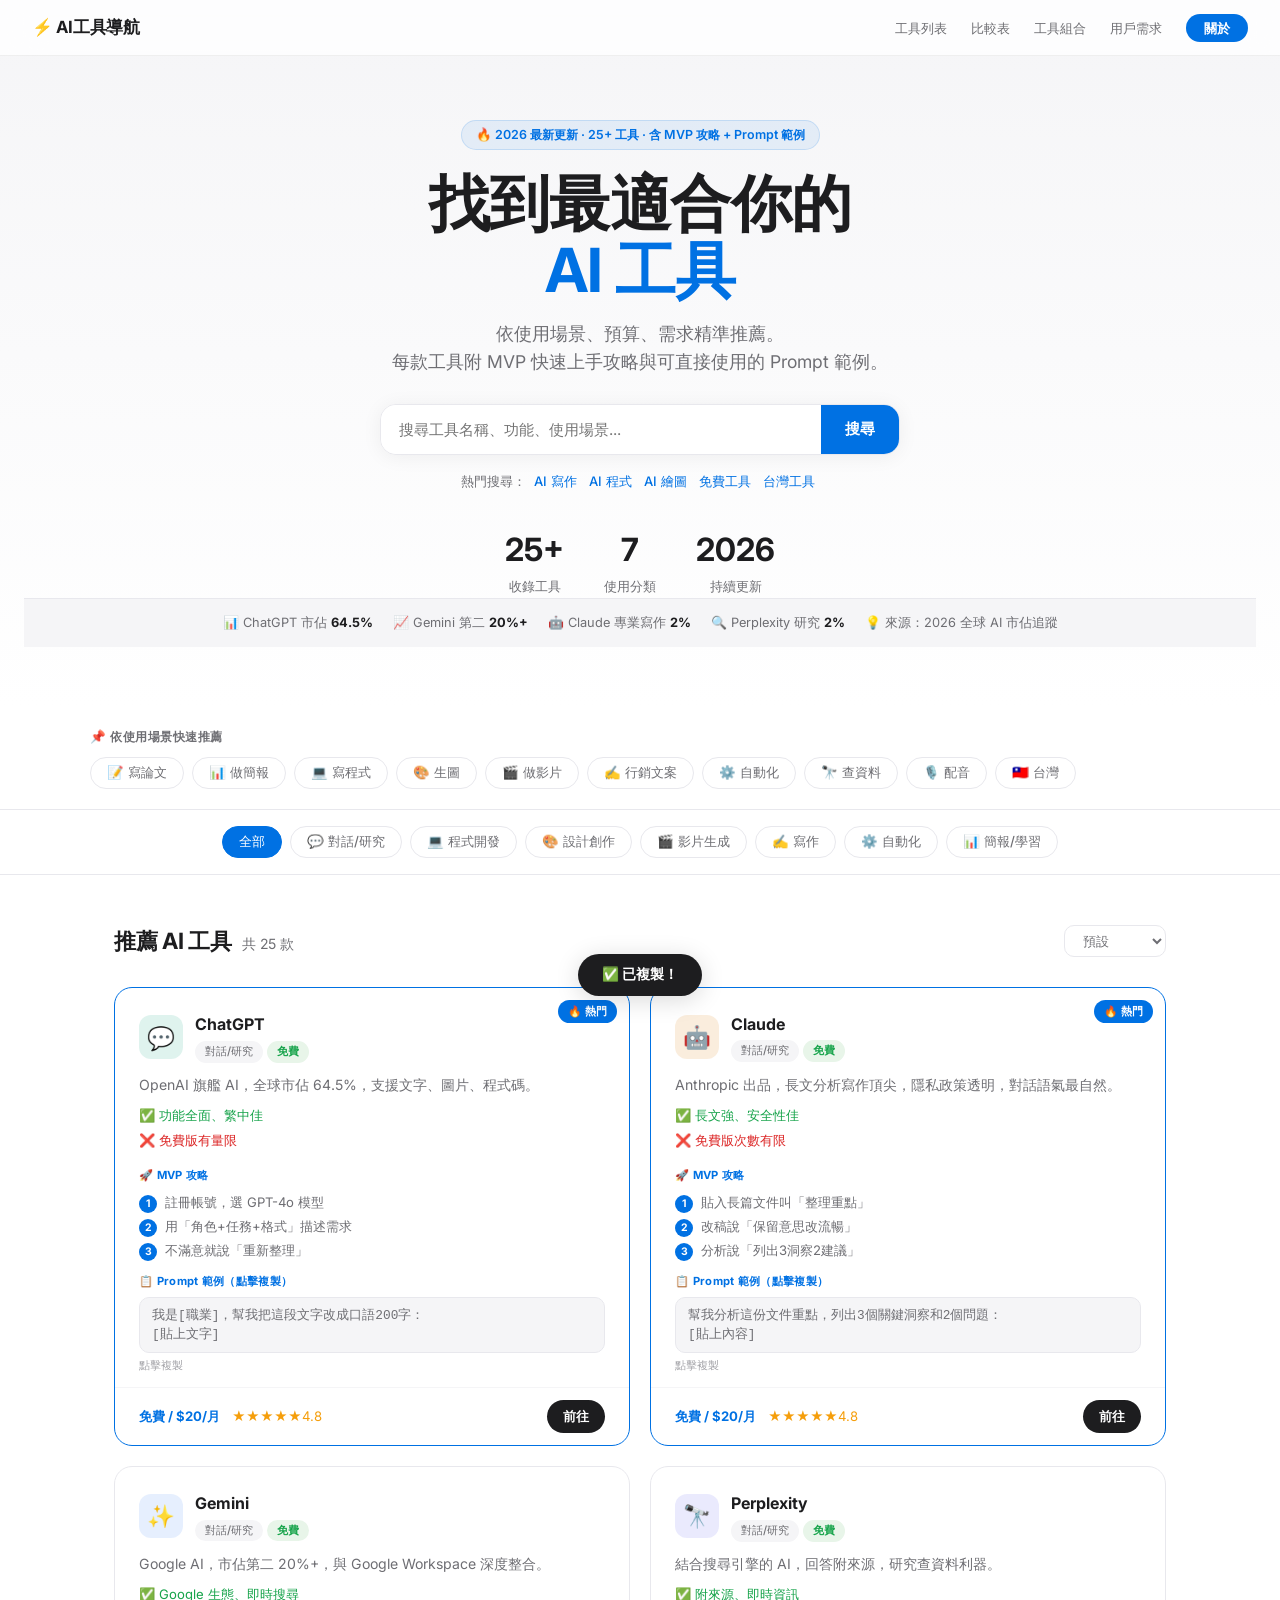
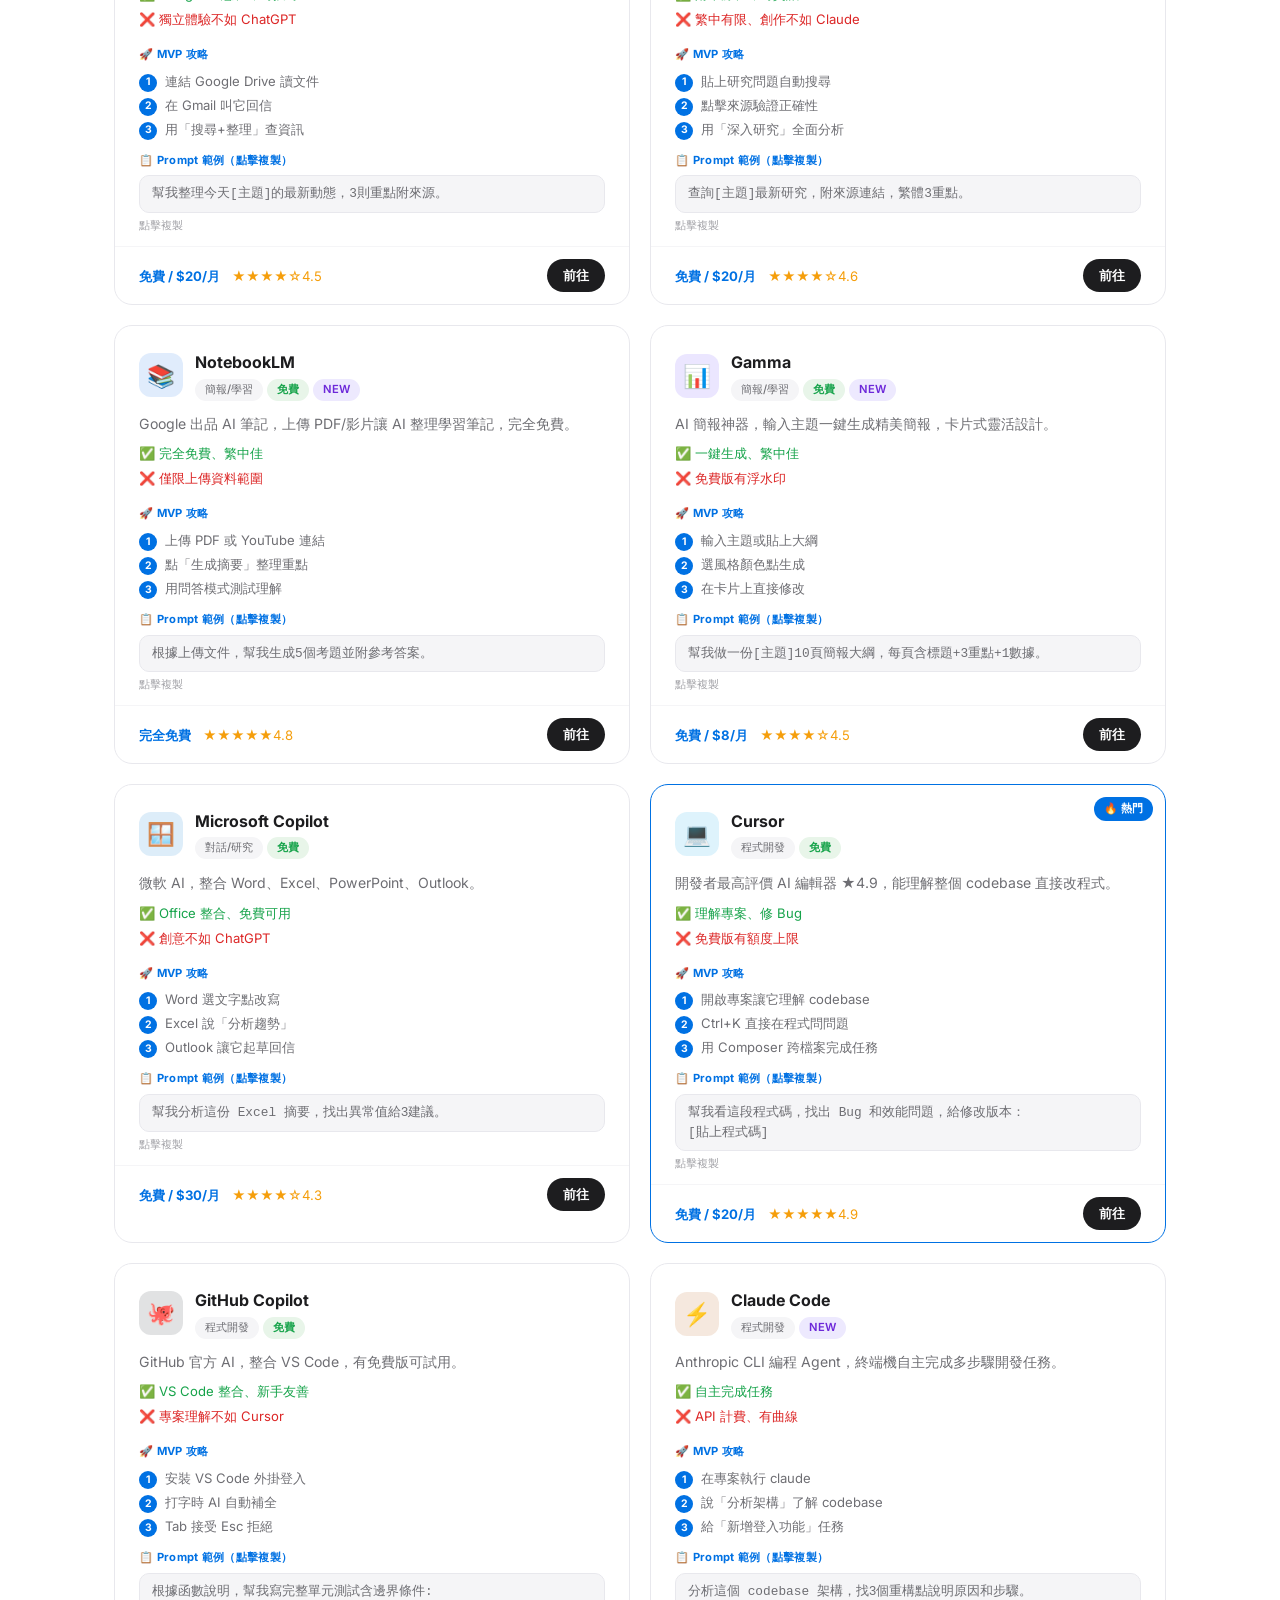
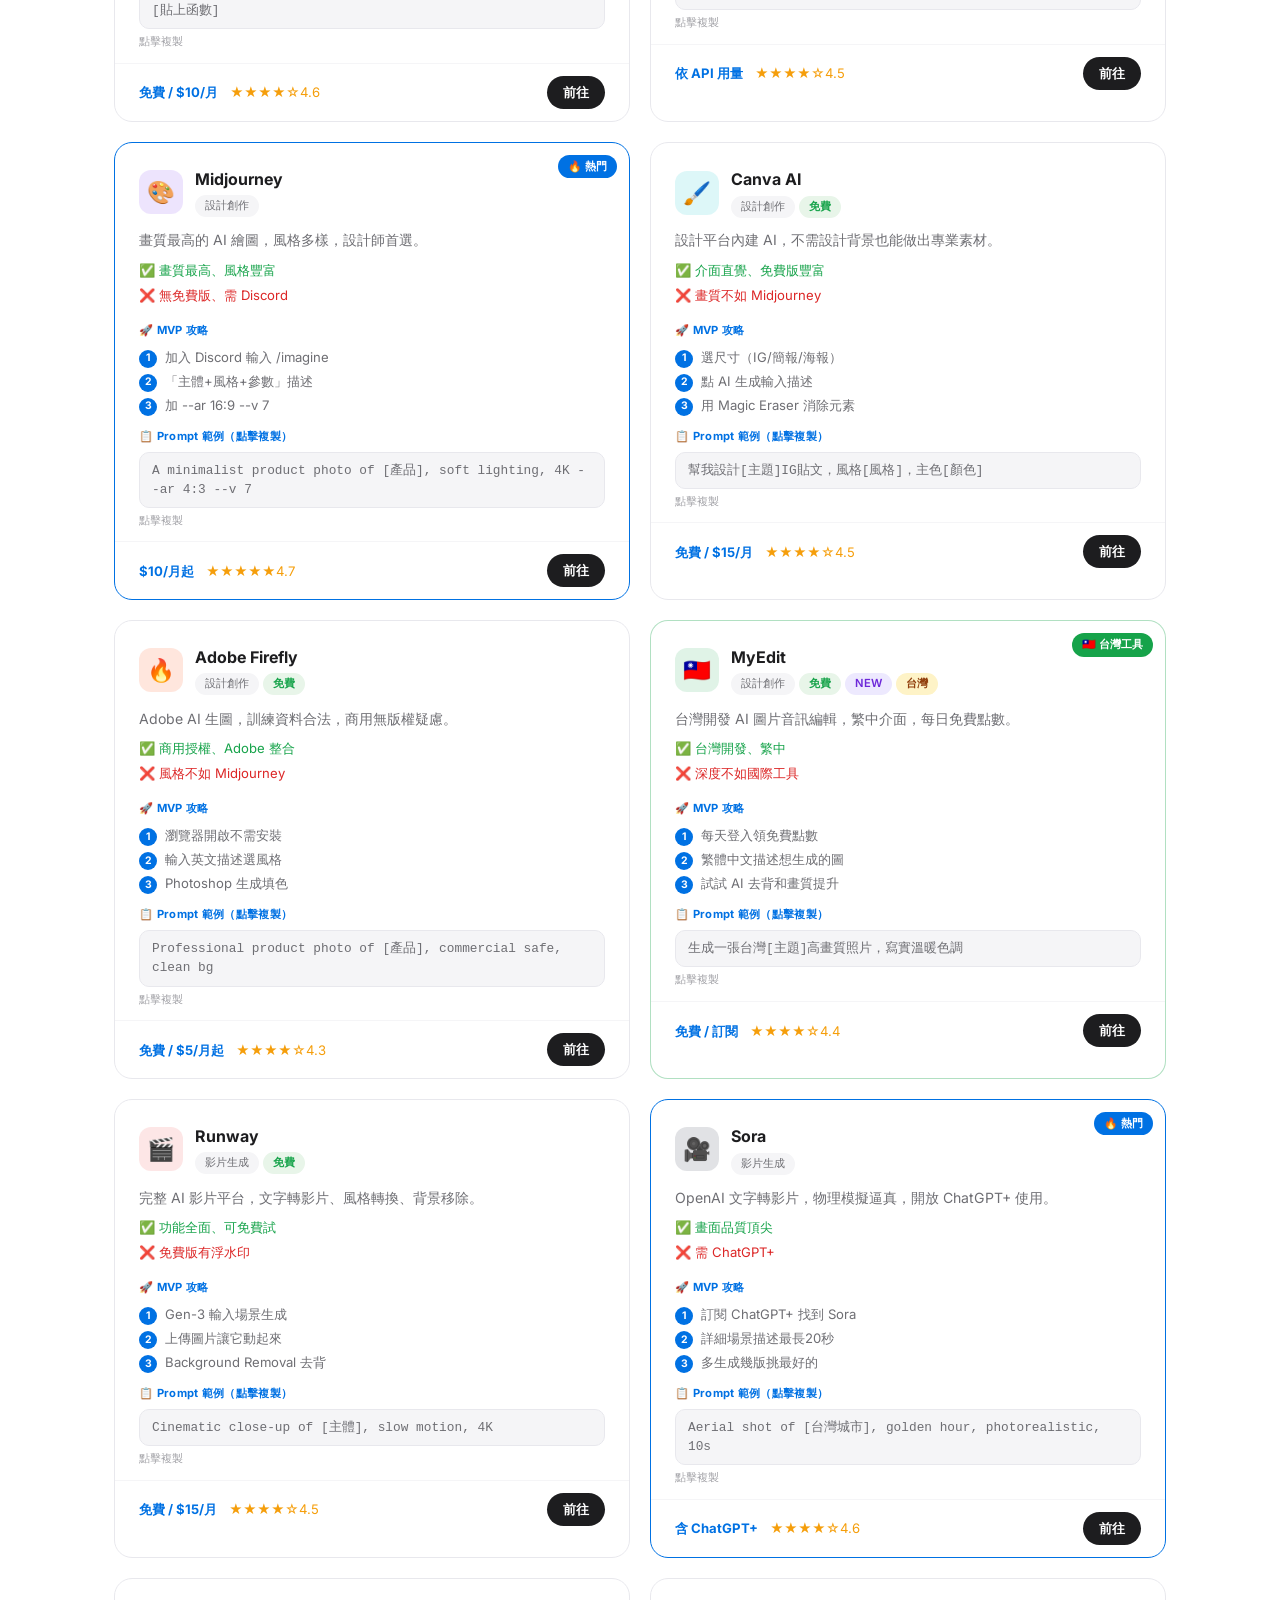
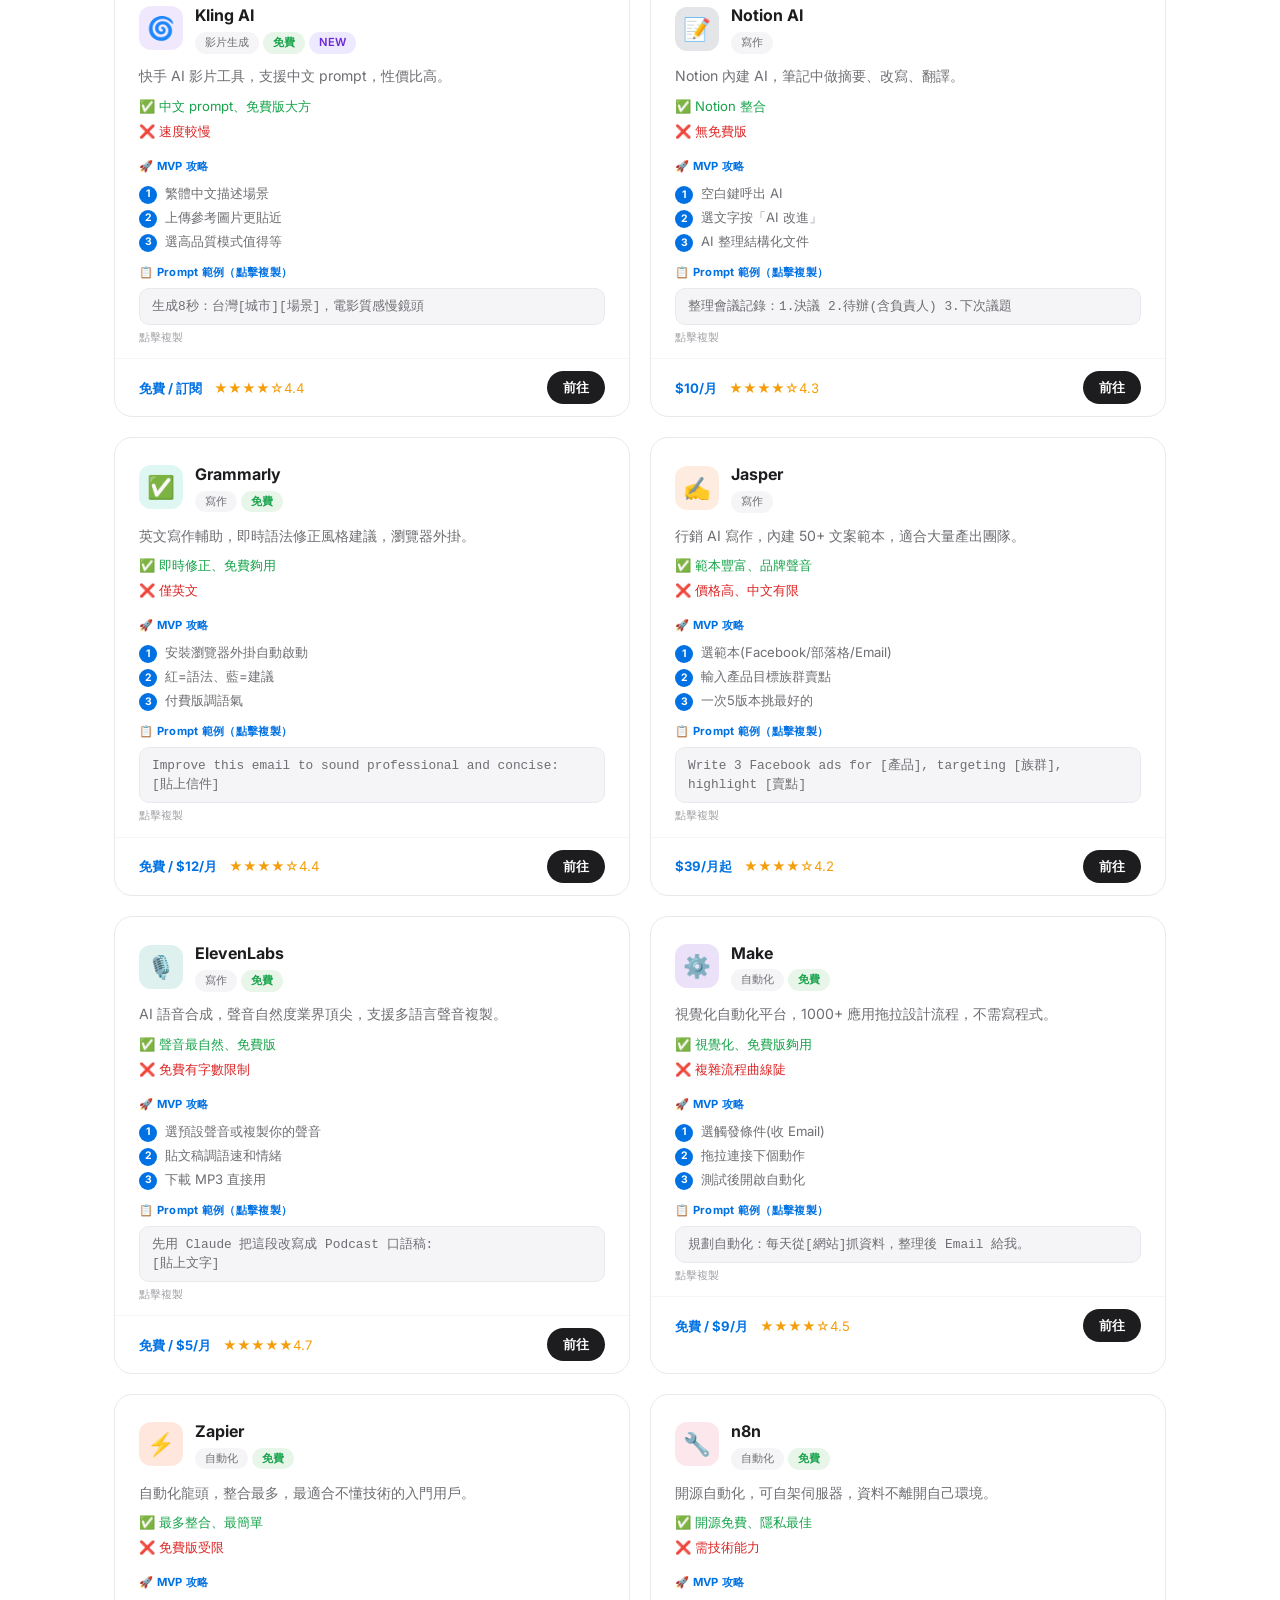
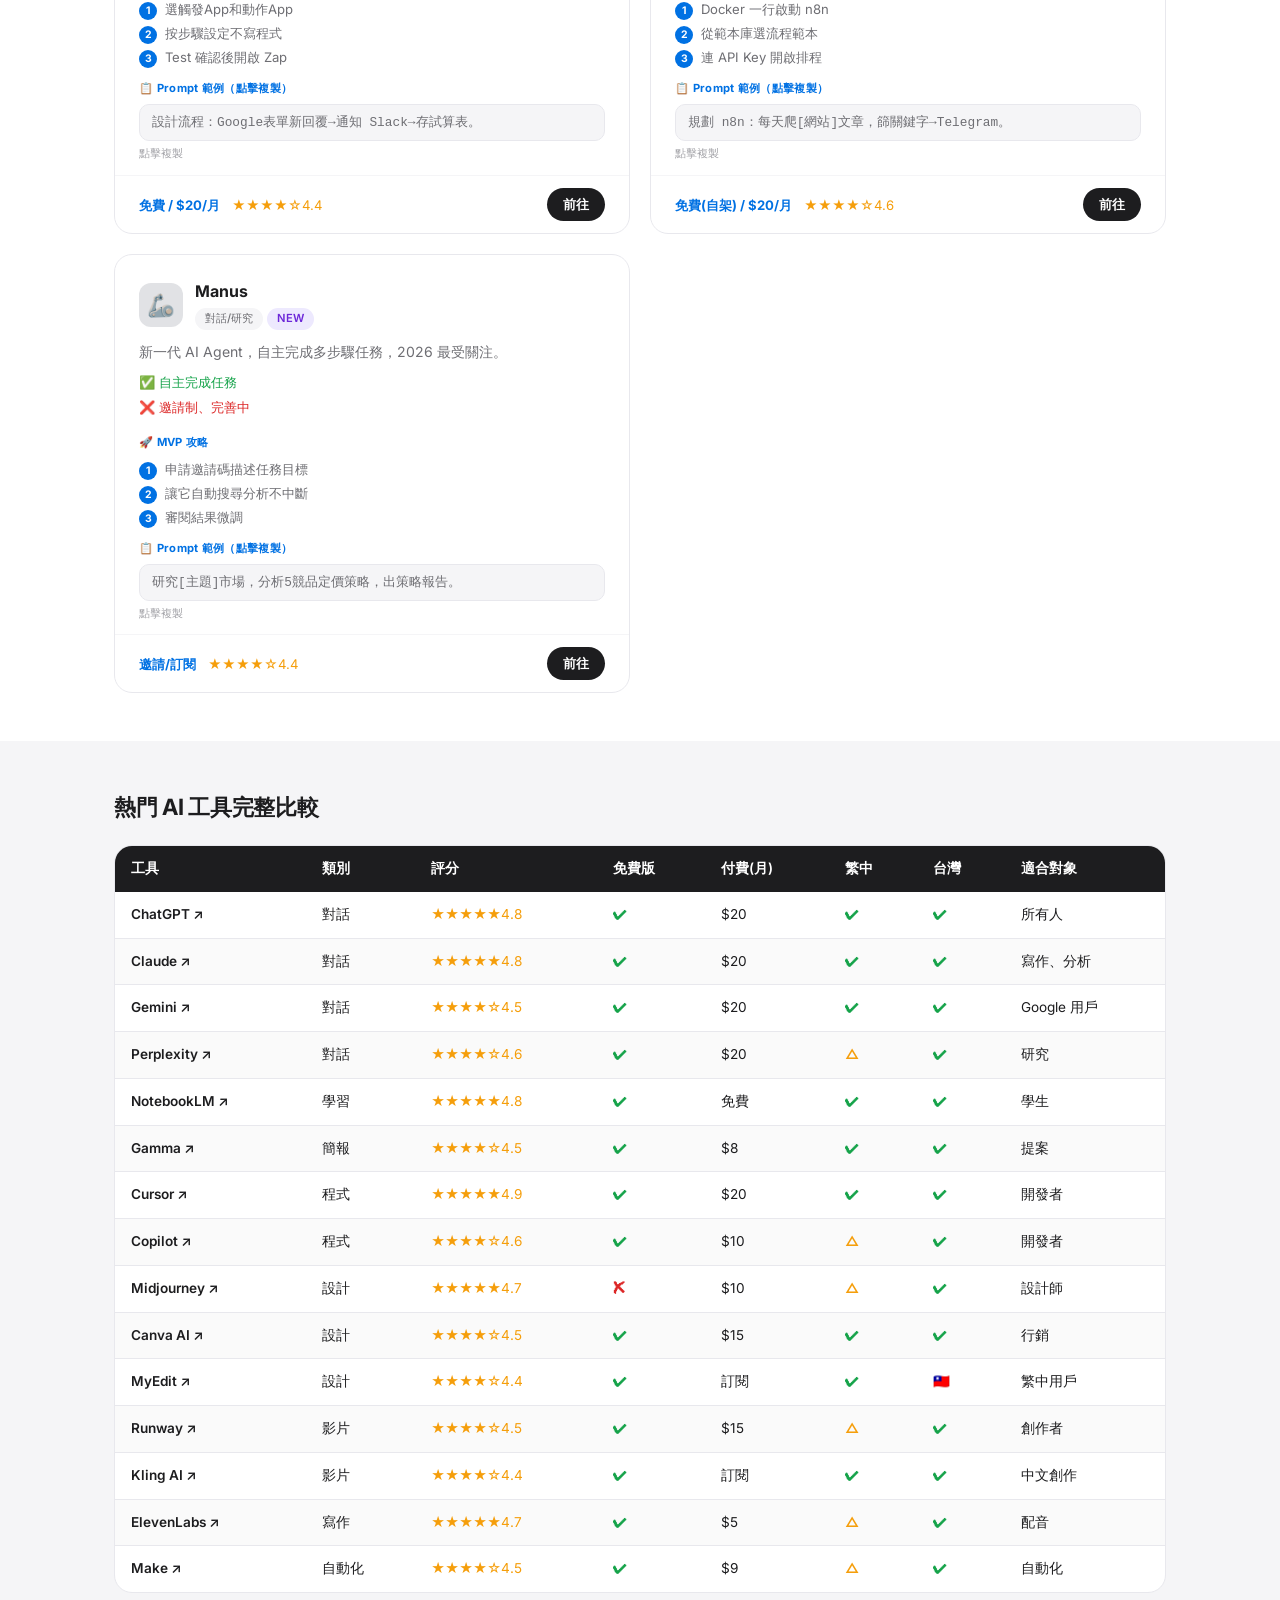
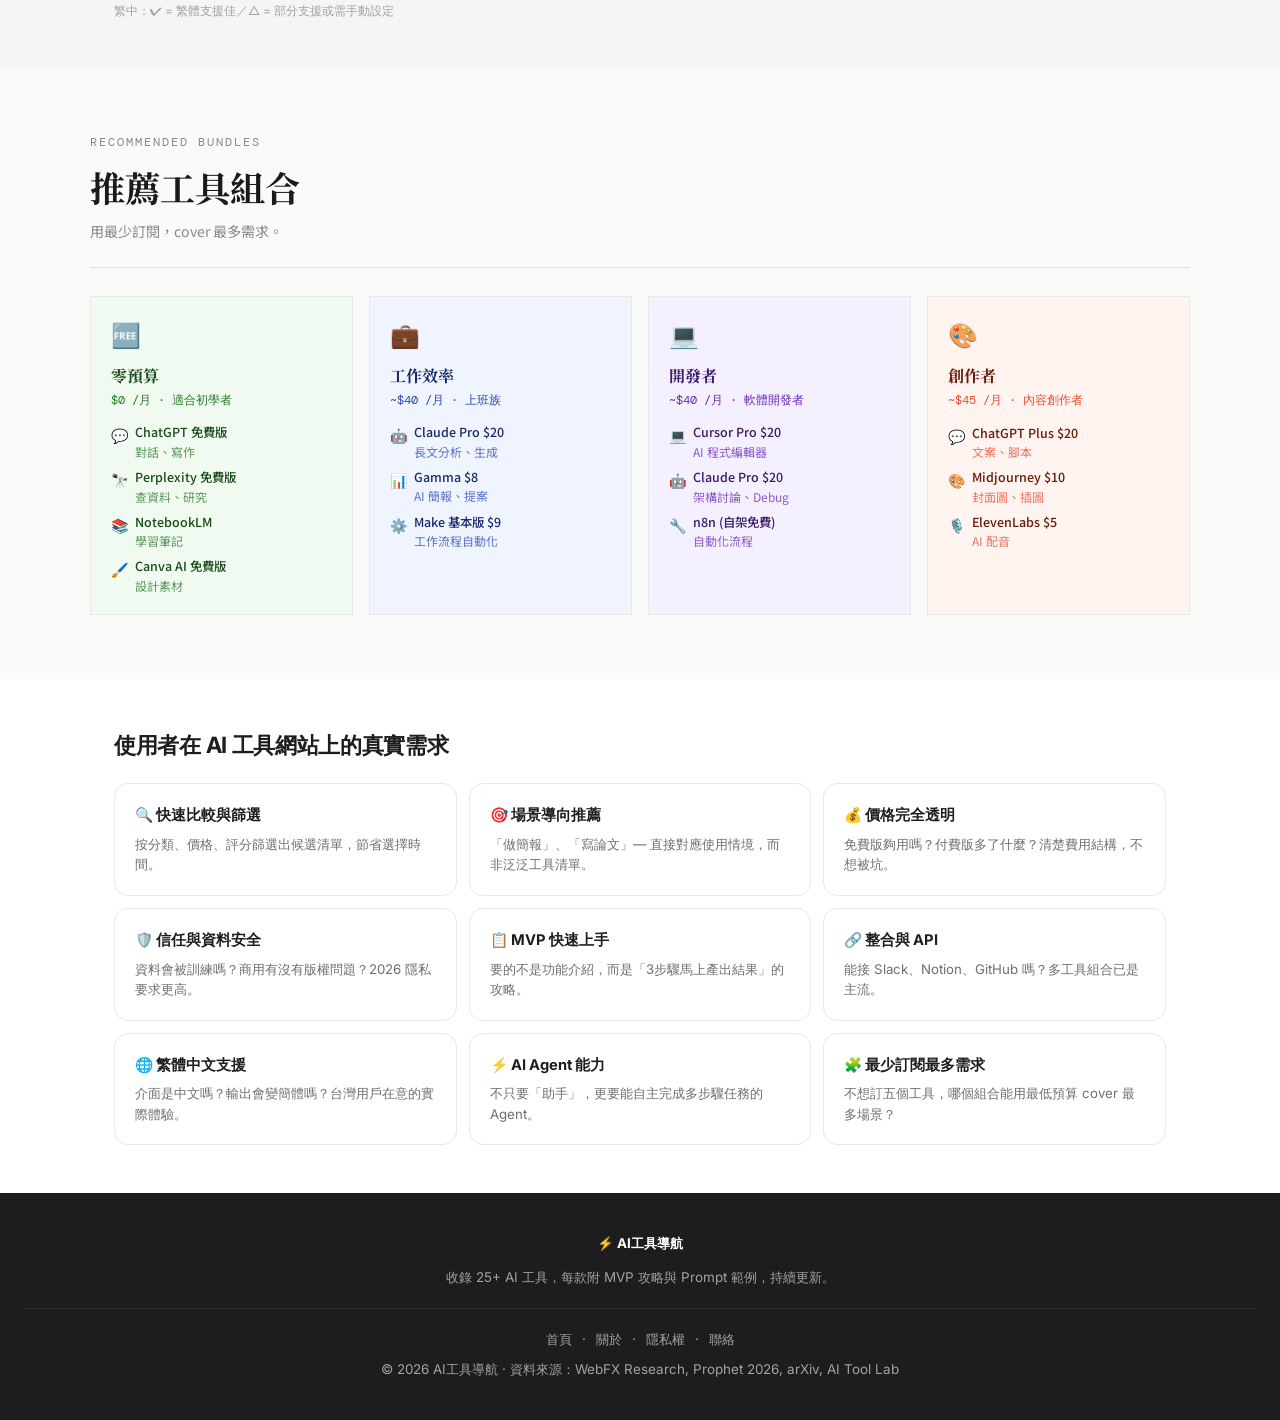
==== commit 939b763f: "redesign bundle: 日系編輯雜誌風格 - Playfair+Noto Serif+DM Mono" ====
--- a/index.html
+++ b/index.html
@@ -10,12 +10,11 @@
   <meta property="og:title" content="AI工具導航 2026 - 25+ 工具推薦、MVP 攻略" />
   <meta property="og:description" content="收錄 25+ AI 工具，每款附 MVP 攻略與 Prompt 範例，繁體中文友善。" />
   <meta property="og:type" content="website" />
-  <meta property="og:url" content="https://m753419-commits.github.io/" />
-  <meta property="og:image" content="https://m753419-commits.github.io/og-ai-tools.svg" />
+  <meta property="og:image" content="https://m753419-commits.github.io/og-ai-tools.png" />
   <meta property="og:image:width" content="1200" />
   <meta property="og:image:height" content="630" />
+  <meta property="og:url" content="https://m753419-commits.github.io/" />
   <meta name="twitter:card" content="summary_large_image" />
-  <meta name="twitter:title" content="AI工具導航 2026 - 25+ 工具推薦、MVP 攻略" />
   <meta name="google-adsense-account" content="ca-pub-5001125823079992" />
   <script type="application/ld+json">
   {
@@ -41,177 +40,291 @@
   }
   </script>
   <link rel="preconnect" href="https://fonts.googleapis.com">
-  <link href="https://fonts.googleapis.com/css2?family=Inter:wght@400;500;600;700;800&display=swap" rel="stylesheet" media="print" onload="this.media='all'" />
+  <link href="https://fonts.googleapis.com/css2?family=Inter:wght@400;500;600;700;800&family=Playfair+Display:wght@600;700;800&family=Noto+Serif+TC:wght@600;700&family=DM+Mono:wght@400;500&family=Noto+Sans+TC:wght@300;400;500;700&display=swap" rel="stylesheet">
   <style>
-    :root {
-      --navy:#0f172a; --blue:#0ea5e9; --blue-light:#38bdf8;
-      --green:#16a34a; --red:#dc2626; --amber:#f59e0b;
-      --gray-50:#f8fafc; --gray-100:#f1f5f9; --gray-200:#e2e8f0;
-      --gray-400:#94a3b8; --gray-500:#64748b; --gray-600:#475569; --gray-900:#1e293b;
-      --radius:14px; --shadow:0 4px 20px rgba(0,0,0,.08); --shadow-hover:0 8px 32px rgba(0,0,0,.14);
-    }
-    *{box-sizing:border-box;margin:0;padding:0;}
-    html{scroll-behavior:smooth;}
-    body{font-family:'Inter',system-ui,sans-serif;background:var(--gray-50);color:var(--gray-900);line-height:1.6;}
-
-    /* NAV */
-    nav{background:var(--navy);padding:0 2rem;display:flex;align-items:center;justify-content:space-between;height:62px;position:sticky;top:0;z-index:200;}
-    .nav-logo{color:#fff;font-size:1.15rem;font-weight:800;text-decoration:none;}
-    .nav-logo span{color:var(--blue-light);}
-    .nav-links{display:flex;gap:1.5rem;list-style:none;}
-    .nav-links a{color:var(--gray-400);text-decoration:none;font-size:.85rem;font-weight:500;transition:color .2s;}
-    .nav-links a:hover{color:#fff;}
-    .nav-cta{background:var(--blue);color:#fff !important;padding:.3rem .85rem;border-radius:8px;font-weight:600 !important;}
-
-    /* HERO */
-    .hero{background:linear-gradient(135deg,#0a1628 0%,#0f2d50 50%,#1a1035 100%);color:#fff;text-align:center;padding:5rem 1rem 3rem;position:relative;overflow:hidden;}
-    .hero::before{content:'';position:absolute;inset:0;background:radial-gradient(ellipse at 60% 0%,rgba(14,165,233,.18) 0%,transparent 65%);pointer-events:none;}
-    .hero-badge{display:inline-block;background:rgba(56,189,248,.15);border:1px solid rgba(56,189,248,.3);color:var(--blue-light);font-size:.78rem;font-weight:600;padding:.3rem .9rem;border-radius:999px;margin-bottom:1.2rem;}
-    .hero h1{font-size:clamp(2rem,5vw,3.4rem);font-weight:800;margin-bottom:1rem;letter-spacing:-.5px;line-height:1.2;}
-    .hero h1 span{color:var(--blue-light);}
-    .hero p{color:var(--gray-400);font-size:1.05rem;max-width:580px;margin:0 auto 2rem;}
-    .search-bar{display:flex;max-width:520px;margin:0 auto 1rem;background:#fff;border-radius:14px;overflow:hidden;box-shadow:0 4px 24px rgba(0,0,0,.25);}
-    .search-bar input{flex:1;border:none;padding:.95rem 1.3rem;font-size:1rem;outline:none;color:var(--gray-900);font-family:inherit;}
-    .search-bar button{background:var(--blue);color:#fff;border:none;padding:.95rem 1.5rem;cursor:pointer;font-size:1rem;font-weight:600;font-family:inherit;transition:background .2s;}
-    .search-bar button:hover{background:#0284c7;}
-    .hero-hint{color:var(--gray-500);font-size:.82rem;margin-bottom:2rem;}
-    .hero-hint span{color:var(--blue-light);cursor:pointer;text-decoration:underline;margin:0 .3rem;}
-    .stats{display:flex;justify-content:center;gap:3.5rem;margin-top:.5rem;}
-    .stat-num{font-size:2.2rem;font-weight:800;color:var(--blue-light);}
-    .stat-label{font-size:.75rem;color:var(--gray-500);margin-top:.2rem;}
-    .market-bar{background:rgba(255,255,255,.05);border-top:1px solid rgba(255,255,255,.08);padding:1rem 2rem;display:flex;flex-wrap:wrap;gap:1.2rem;justify-content:center;align-items:center;margin-top:2rem;}
-    .market-item{color:var(--gray-400);font-size:.78rem;}
-    .market-item strong{color:var(--blue-light);}
+    * { margin: 0; padding: 0; box-sizing: border-box; }
+    html { scroll-behavior: smooth; }
+    body {
+      font-family: 'Inter', -apple-system, BlinkMacSystemFont, sans-serif;
+      background: #fff;
+      color: #1d1d1f;
+      line-height: 1.6;
+      -webkit-font-smoothing: antialiased;
+    }
+
+    /* NAV - Kling style clean minimal */
+    nav {
+      position: fixed; top: 0; left: 0; right: 0; z-index: 100;
+      background: rgba(255,255,255,.8);
+      backdrop-filter: blur(20px);
+      -webkit-backdrop-filter: blur(20px);
+      border-bottom: 1px solid rgba(0,0,0,.06);
+      padding: 0 32px;
+      display: flex; align-items: center; justify-content: space-between;
+      height: 56px;
+    }
+    .nav-logo { font-weight: 700; font-size: 1.05rem; color: #1d1d1f; text-decoration: none; letter-spacing: -.3px; }
+    .nav-logo span { color: #0071e3; }
+    .nav-links { display: flex; gap: 24px; list-style: none; }
+    .nav-links a { color: #6e6e73; text-decoration: none; font-size: .82rem; font-weight: 500; transition: color .2s; }
+    .nav-links a:hover { color: #1d1d1f; }
+    .nav-cta { background: #0071e3; color: #fff !important; padding: 6px 18px; border-radius: 20px; font-weight: 600 !important; font-size: .82rem !important; }
+
+    /* HERO - inspired by Kling */
+    .hero {
+      padding: 120px 24px 60px;
+      text-align: center;
+      background: linear-gradient(180deg, #f5f5f7 0%, #fff 100%);
+      position: relative;
+    }
+    .hero-badge {
+      display: inline-block;
+      background: rgba(0,113,227,.08);
+      color: #0071e3;
+      font-size: .78rem;
+      font-weight: 600;
+      padding: 4px 14px;
+      border-radius: 100px;
+      margin-bottom: 20px;
+      border: 1px solid rgba(0,113,227,.15);
+    }
+    .hero h1 {
+      font-size: clamp(2.4rem, 5vw, 3.8rem);
+      font-weight: 700;
+      letter-spacing: -.6px;
+      line-height: 1.1;
+      color: #1d1d1f;
+      margin-bottom: 16px;
+    }
+    .hero h1 span { color: #0071e3; }
+    .hero p {
+      color: #6e6e73;
+      font-size: 1.1rem;
+      max-width: 560px;
+      margin: 0 auto 28px;
+    }
+    .search-bar {
+      display: flex;
+      max-width: 520px;
+      margin: 0 auto 16px;
+      background: #fff;
+      border-radius: 16px;
+      overflow: hidden;
+      box-shadow: 0 2px 20px rgba(0,0,0,.06);
+      border: 1px solid #e8e8ed;
+    }
+    .search-bar input {
+      flex: 1; border: none; padding: 14px 18px; font-size: .95rem;
+      outline: none; font-family: inherit; color: #1d1d1f;
+    }
+    .search-bar button {
+      background: #0071e3; color: #fff; border: none;
+      padding: 14px 24px; cursor: pointer; font-size: .95rem;
+      font-weight: 600; font-family: inherit;
+    }
+    .search-bar button:hover { background: #0062c4; }
+    .hero-hint { color: #6e6e73; font-size: .82rem; margin-bottom: 32px; }
+    .hero-hint span { color: #0071e3; cursor: pointer; margin: 0 4px; font-weight: 500; }
+    .stats { display: flex; justify-content: center; gap: 40px; margin-top: 8px; }
+    .stat-num { font-size: 2rem; font-weight: 700; color: #1d1d1f; }
+    .stat-label { font-size: .8rem; color: #6e6e73; margin-top: 2px; }
+
+    /* MARKET BAR */
+    .market-bar {
+      background: #f5f5f7;
+      border-top: 1px solid #e8e8ed;
+      padding: 14px 24px;
+      display: flex; flex-wrap: wrap; gap: 20px;
+      justify-content: center; align-items: center;
+    }
+    .market-item { color: #6e6e73; font-size: .8rem; }
+    .market-item strong { color: #1d1d1f; }
 
     /* SCENARIO */
-    .scenario-section{background:#fff;border-bottom:1px solid var(--gray-200);padding:1.6rem 1rem;}
-    .scenario-inner{max-width:1100px;margin:0 auto;}
-    .scenario-label{font-size:.78rem;color:var(--gray-500);font-weight:600;margin-bottom:.8rem;text-transform:uppercase;letter-spacing:.5px;}
-    .scenario-btns{display:flex;flex-wrap:wrap;gap:.5rem;}
-    .scenario-btn{padding:.42rem 1rem;border-radius:999px;border:1.5px solid var(--gray-200);background:var(--gray-50);cursor:pointer;font-size:.83rem;color:var(--gray-600);transition:all .2s;font-family:inherit;font-weight:500;}
-    .scenario-btn:hover,.scenario-btn.active{background:var(--navy);color:#fff;border-color:var(--navy);}
+    .scenario-section { background: #fff; border-bottom: 1px solid #e8e8ed; padding: 20px 24px; }
+    .scenario-inner { max-width: 1100px; margin: 0 auto; }
+    .scenario-label { font-size: .78rem; color: #6e6e73; font-weight: 600; margin-bottom: 10px; letter-spacing: .5px; }
+    .scenario-btns { display: flex; flex-wrap: wrap; gap: 8px; }
+    .scenario-btn {
+      padding: 6px 16px; border-radius: 100px; border: 1px solid #e8e8ed;
+      background: #fff; cursor: pointer; font-size: .83rem; color: #6e6e73;
+      transition: all .2s; font-family: inherit; font-weight: 500;
+    }
+    .scenario-btn:hover, .scenario-btn.active { background: #1d1d1f; color: #fff; border-color: #1d1d1f; }
 
     /* FILTERS */
-    .filters{display:flex;flex-wrap:wrap;gap:.6rem;justify-content:center;padding:1.4rem 1rem 1rem;background:var(--gray-50);border-bottom:1px solid var(--gray-200);}
-    .filter-btn{padding:.42rem 1.1rem;border-radius:999px;border:1.5px solid var(--gray-200);background:#fff;cursor:pointer;font-size:.83rem;color:var(--gray-600);transition:all .2s;font-family:inherit;font-weight:500;}
-    .filter-btn.active,.filter-btn:hover{background:var(--blue);color:#fff;border-color:var(--blue);}
-
-    /* TOOLS */
-    .section{max-width:1100px;margin:0 auto;padding:2.5rem 1rem;}
-    .section-header{display:flex;align-items:center;justify-content:space-between;margin-bottom:1.5rem;flex-wrap:wrap;gap:.5rem;}
-    .section-title{font-size:1.35rem;font-weight:700;color:var(--navy);}
-    .section-sub{font-size:.86rem;color:var(--gray-500);font-weight:400;margin-left:.4rem;}
-    .sort-select{padding:.38rem .8rem;border:1.5px solid var(--gray-200);border-radius:8px;font-size:.83rem;color:var(--gray-600);background:#fff;cursor:pointer;font-family:inherit;}
-    .tools-grid{display:grid;grid-template-columns:repeat(auto-fill,minmax(320px,1fr));gap:1.4rem;}
-
-    /* CARD */
-    .tool-card{background:#fff;border-radius:var(--radius);border:1px solid var(--gray-200);transition:transform .2s,box-shadow .2s,border-color .2s;position:relative;overflow:hidden;}
-    .tool-card:hover{transform:translateY(-4px);box-shadow:var(--shadow-hover);border-color:var(--blue-light);}
-    .tool-card.featured{border-color:var(--blue);}
-    .tool-card.tw-local{border-color:#16a34a44;}
-    .card-top{padding:1.4rem 1.4rem 1rem;}
-    .featured-badge{position:absolute;top:-1px;right:1rem;background:var(--blue);color:#fff;font-size:.68rem;font-weight:700;padding:.2rem .6rem;border-radius:0 0 6px 6px;}
-    .tw-badge-top{position:absolute;top:-1px;right:1rem;background:var(--green);color:#fff;font-size:.68rem;font-weight:700;padding:.2rem .6rem;border-radius:0 0 6px 6px;}
-    .tool-header{display:flex;align-items:center;gap:.9rem;margin-bottom:.9rem;}
-    .tool-icon{width:46px;height:46px;border-radius:12px;display:flex;align-items:center;justify-content:center;font-size:1.5rem;flex-shrink:0;}
-    .tool-name{font-weight:700;font-size:1.05rem;}
-    .tool-badges{display:flex;gap:.3rem;flex-wrap:wrap;margin-top:.25rem;}
-    .tool-tag{font-size:.72rem;color:var(--gray-500);background:var(--gray-100);padding:.15rem .55rem;border-radius:999px;font-weight:500;}
-    .badge-free{background:#dcfce7;color:var(--green);font-size:.72rem;padding:.15rem .55rem;border-radius:999px;font-weight:600;}
-    .badge-new{background:#ede9fe;color:#6d28d9;font-size:.72rem;padding:.15rem .55rem;border-radius:999px;font-weight:600;}
-    .badge-tw{background:#fef3c7;color:#92400e;font-size:.72rem;padding:.15rem .55rem;border-radius:999px;font-weight:600;}
-    .tool-desc{font-size:.87rem;color:var(--gray-600);line-height:1.6;margin-bottom:.6rem;}
-    .tool-pros{font-size:.81rem;color:#15803d;margin-bottom:.25rem;}
-    .tool-cons{font-size:.81rem;color:#b91c1c;}
-
-    /* MVP SECTION */
-    .mvp-section{background:linear-gradient(135deg,#0f172a,#1e2d4a);padding:1rem 1.4rem;border-top:1px solid rgba(255,255,255,.06);}
-    .mvp-label{font-size:.7rem;color:var(--blue-light);font-weight:700;text-transform:uppercase;letter-spacing:.5px;margin-bottom:.6rem;display:flex;align-items:center;gap:.4rem;}
-    .mvp-steps{display:flex;flex-direction:column;gap:.45rem;}
-    .mvp-step{display:flex;align-items:flex-start;gap:.6rem;}
-    .mvp-num{width:20px;height:20px;background:var(--blue);color:#fff;border-radius:50%;font-size:.68rem;font-weight:700;display:flex;align-items:center;justify-content:center;flex-shrink:0;margin-top:.1rem;}
-    .mvp-text{font-size:.81rem;color:#cbd5e1;line-height:1.5;}
-    .mvp-text strong{color:#fff;}
-
-    /* PROMPT SECTION */
-    .prompt-section{padding:.9rem 1.4rem;border-top:1px solid var(--gray-100);}
-    .prompt-label{font-size:.7rem;color:var(--blue);font-weight:700;text-transform:uppercase;letter-spacing:.3px;margin-bottom:.4rem;}
-    .prompt-text{font-size:.8rem;color:var(--gray-600);font-family:monospace;line-height:1.5;background:var(--gray-50);border-radius:6px;padding:.5rem .7rem;cursor:pointer;border:1px solid var(--gray-200);transition:border-color .2s;}
-    .prompt-text:hover{border-color:var(--blue);color:var(--blue);}
-    .copy-hint{font-size:.67rem;color:var(--gray-400);margin-top:.25rem;}
+    .filters {
+      display: flex; flex-wrap: wrap; gap: 8px; justify-content: center;
+      padding: 16px 24px; background: #fff; border-bottom: 1px solid #e8e8ed;
+    }
+    .filter-btn {
+      padding: 6px 16px; border-radius: 100px; border: 1px solid #e8e8ed;
+      background: #fff; cursor: pointer; font-size: .83rem; color: #6e6e73;
+      transition: all .2s; font-family: inherit; font-weight: 500;
+    }
+    .filter-btn.active, .filter-btn:hover { background: #0071e3; color: #fff; border-color: #0071e3; }
+
+    /* TOOLS SECTION */
+    .section { max-width: 1100px; margin: 0 auto; padding: 48px 24px; }
+    .section-header { display: flex; align-items: center; justify-content: space-between; margin-bottom: 28px; flex-wrap: wrap; gap: 8px; }
+    .section-title { font-size: 1.4rem; font-weight: 700; color: #1d1d1f; letter-spacing: -.3px; }
+    .section-sub { font-size: .88rem; color: #6e6e73; font-weight: 400; margin-left: 6px; }
+    .sort-select {
+      padding: 6px 14px; border: 1px solid #e8e8ed; border-radius: 10px;
+      font-size: .83rem; color: #6e6e73; background: #fff; cursor: pointer; font-family: inherit;
+    }
+    .tools-grid { display: grid; grid-template-columns: repeat(auto-fill, minmax(340px, 1fr)); gap: 20px; }
+
+    /* CARD - inspired by KLING: clean, white, subtle shadow */
+    .tool-card {
+      background: #fff;
+      border-radius: 18px;
+      border: 1px solid #e8e8ed;
+      transition: all .3s ease;
+      position: relative;
+      overflow: hidden;
+    }
+    .tool-card:hover {
+      box-shadow: 0 8px 40px rgba(0,0,0,.08);
+      border-color: #d2d2d7;
+      transform: translateY(-2px);
+    }
+    .tool-card.featured { border-color: #0071e3; }
+    .tool-card.tw-local { border-color: #16a34a55; }
+    .card-top { padding: 24px 24px 16px; }
+    .featured-badge { position: absolute; top: 12px; right: 12px; background: #0071e3; color: #fff; font-size: .68rem; font-weight: 700; padding: 3px 10px; border-radius: 100px; }
+    .tw-badge-top { position: absolute; top: 12px; right: 12px; background: #16a34a; color: #fff; font-size: .68rem; font-weight: 700; padding: 3px 10px; border-radius: 100px; }
+    .tool-header { display: flex; align-items: center; gap: 12px; margin-bottom: 12px; }
+    .tool-icon { width: 44px; height: 44px; border-radius: 12px; display: flex; align-items: center; justify-content: center; font-size: 1.4rem; flex-shrink: 0; }
+    .tool-name { font-weight: 700; font-size: 1rem; }
+    .tool-badges { display: flex; gap: 4px; flex-wrap: wrap; margin-top: 3px; }
+    .tool-tag { font-size: .7rem; color: #6e6e73; background: #f5f5f7; padding: 2px 10px; border-radius: 100px; font-weight: 500; }
+    .badge-free { background: #e8f5e9; color: #16a34a; font-size: .7rem; padding: 2px 10px; border-radius: 100px; font-weight: 600; }
+    .badge-new { background: #ede9fe; color: #6d28d9; font-size: .7rem; padding: 2px 10px; border-radius: 100px; font-weight: 600; }
+    .badge-tw { background: #fef3c7; color: #92400e; font-size: .7rem; padding: 2px 10px; border-radius: 100px; font-weight: 600; }
+    .tool-desc { font-size: .88rem; color: #6e6e73; line-height: 1.6; margin-bottom: 8px; }
+    .tool-pros { font-size: .82rem; color: #16a34a; margin-bottom: 4px; }
+    .tool-cons { font-size: .82rem; color: #dc2626; margin-bottom: 0; }
+
+    /* MVP - inline inside card, no dark section */
+    .mvp-section { padding: 0 24px 12px; }
+    .mvp-label { font-size: .7rem; color: #0071e3; font-weight: 700; margin-bottom: 8px; letter-spacing: .3px; display: flex; align-items: center; gap: 4px; }
+    .mvp-steps { display: flex; flex-direction: column; gap: 4px; }
+    .mvp-step { display: flex; align-items: flex-start; gap: 8px; }
+    .mvp-num {
+      width: 18px; height: 18px; border-radius: 50%;
+      font-size: .65rem; font-weight: 700; display: flex;
+      align-items: center; justify-content: center; flex-shrink: 0; margin-top: 2px;
+    }
+    .mvp-text { font-size: .82rem; color: #6e6e73; line-height: 1.5; }
+
+    /* PROMPT */
+    .prompt-section { padding: 0 24px 12px; }
+    .prompt-label { font-size: .7rem; color: #0071e3; font-weight: 700; margin-bottom: 6px; letter-spacing: .3px; }
+    .prompt-text {
+      font-size: .8rem; color: #6e6e73; font-family: monospace; line-height: 1.5;
+      background: #f5f5f7; border-radius: 10px; padding: 8px 12px;
+      cursor: pointer; border: 1px solid #e8e8ed; transition: border-color .2s;
+    }
+    .prompt-text:hover { border-color: #0071e3; }
+    .copy-hint { font-size: .68rem; color: #a1a1a6; margin-top: 4px; }
 
     /* CARD FOOTER */
-    .card-footer{display:flex;align-items:center;justify-content:space-between;padding:.9rem 1.4rem;border-top:1px solid var(--gray-100);}
-    .tool-price{font-size:.82rem;color:var(--blue);font-weight:700;}
-    .tool-rating{font-size:.82rem;color:var(--amber);}
-    .tool-link{font-size:.82rem;background:var(--navy);color:#fff;padding:.38rem 1rem;border-radius:8px;text-decoration:none;transition:background .2s;font-weight:600;}
-    .tool-link:hover{background:var(--blue);}
-    .no-results{color:var(--gray-400);padding:3rem;text-align:center;grid-column:1/-1;}
+    .card-footer { display: flex; align-items: center; justify-content: space-between; padding: 12px 24px; border-top: 1px solid #f5f5f7; }
+    .tool-price { font-size: .82rem; color: #0071e3; font-weight: 700; }
+    .tool-rating { font-size: .82rem; color: #f59e0b; }
+    .tool-link {
+      font-size: .82rem; background: #1d1d1f; color: #fff;
+      padding: 6px 16px; border-radius: 100px; text-decoration: none;
+      transition: background .2s; font-weight: 600;
+    }
+    .tool-link:hover { background: #0071e3; }
+    .no-results { color: #6e6e73; padding: 40px; text-align: center; grid-column: 1/-1; }
 
     /* SCENARIO RESULT */
-    .scenario-result{background:linear-gradient(135deg,#0f172a,#1e3a5f);color:#fff;border-radius:var(--radius);padding:1.5rem;margin-bottom:1.5rem;display:none;}
-    .scenario-result.show{display:block;}
-    .scenario-result h3{font-size:1rem;margin-bottom:.8rem;color:var(--blue-light);}
-    .rec-tools{display:flex;flex-wrap:wrap;gap:.5rem;}
-    .rec-tool{background:rgba(255,255,255,.1);border:1px solid rgba(255,255,255,.15);color:#fff;padding:.35rem .8rem;border-radius:8px;font-size:.84rem;font-weight:600;cursor:pointer;transition:background .2s;}
-    .rec-tool:hover{background:var(--blue);}
+    .scenario-result { background: #f5f5f7; border-radius: 18px; padding: 20px; margin-bottom: 24px; display: none; border: 1px solid #e8e8ed; }
+    .scenario-result.show { display: block; }
+    .scenario-result h3 { font-size: 1rem; margin-bottom: 10px; color: #1d1d1f; }
+    .rec-tools { display: flex; flex-wrap: wrap; gap: 8px; }
+    .rec-tool { background: #fff; border: 1px solid #e8e8ed; color: #1d1d1f; padding: 6px 14px; border-radius: 100px; font-size: .82rem; font-weight: 600; cursor: pointer; transition: background .2s; }
+    .rec-tool:hover { background: #0071e3; color: #fff; border-color: #0071e3; }
 
     /* COMPARE */
-    .compare-wrap{overflow-x:auto;border-radius:var(--radius);border:1px solid var(--gray-200);}
-    table{width:100%;border-collapse:collapse;font-size:.85rem;}
-    thead tr{background:var(--navy);color:#fff;}
-    th{padding:.85rem 1rem;text-align:left;font-weight:600;white-space:nowrap;}
-    td{padding:.8rem 1rem;border-bottom:1px solid var(--gray-200);}
-    td a{color:var(--gray-900);text-decoration:none;font-weight:600;}
-    td a:hover{color:var(--blue);}
-    tr:last-child td{border-bottom:none;}
-    tr:nth-child(even) td{background:var(--gray-50);}
-    .free-yes{color:var(--green);font-weight:700;}
-    .free-no{color:var(--red);font-weight:700;}
-    .star{color:var(--amber);}
-    .zh-yes{color:var(--green);font-weight:700;}
-    .zh-partial{color:var(--amber);font-weight:700;}
+    .compare-section { background: #f5f5f7; padding: 48px 24px; }
+    .compare-wrap { overflow-x: auto; border-radius: 18px; border: 1px solid #e8e8ed; background: #fff; }
+    table { width: 100%; border-collapse: collapse; font-size: .85rem; }
+    thead tr { background: #1d1d1f; color: #fff; }
+    th { padding: 12px 16px; text-align: left; font-weight: 600; white-space: nowrap; }
+    td { padding: 12px 16px; border-bottom: 1px solid #e8e8ed; }
+    td a { color: #1d1d1f; text-decoration: none; font-weight: 600; }
+    td a:hover { color: #0071e3; }
+    tr:last-child td { border-bottom: none; }
+    tr:nth-child(even) td { background: #fafafa; }
+    .free-yes { color: #16a34a; font-weight: 700; }
+    .free-no { color: #dc2626; font-weight: 700; }
+    .star { color: #f59e0b; }
+    .zh-yes { color: #16a34a; font-weight: 700; }
+    .zh-partial { color: #f59e0b; font-weight: 700; }
 
     /* NEEDS */
-    .needs-grid{display:grid;grid-template-columns:repeat(auto-fill,minmax(260px,1fr));gap:1rem;}
-    .need-card{background:#fff;border-radius:12px;padding:1.3rem;border:1px solid var(--gray-200);transition:box-shadow .2s;}
-    .need-card:hover{box-shadow:var(--shadow);}
-    .need-card h4{font-size:.95rem;margin-bottom:.5rem;font-weight:700;}
-    .need-card p{font-size:.83rem;color:var(--gray-500);line-height:1.55;}
-
-    /* BUNDLE */
-    .bundle-section{background:linear-gradient(135deg,#0f172a,#1e3a5f);color:#fff;padding:3rem 1rem;}
-    .bundle-inner{max-width:1100px;margin:0 auto;}
-    .bundle-title{font-size:1.35rem;font-weight:700;margin-bottom:.4rem;}
-    .bundle-sub{color:var(--gray-400);font-size:.88rem;margin-bottom:2rem;}
-    .bundles{display:grid;grid-template-columns:repeat(auto-fill,minmax(260px,1fr));gap:1rem;}
-    .bundle-card{background:rgba(255,255,255,.07);border:1px solid rgba(255,255,255,.12);border-radius:var(--radius);padding:1.4rem;}
-    .bundle-card h4{font-size:1rem;font-weight:700;margin-bottom:.3rem;color:var(--blue-light);}
-    .bundle-card .budget{font-size:.8rem;color:var(--gray-400);margin-bottom:.8rem;}
-    .bundle-tools{display:flex;flex-direction:column;gap:.4rem;}
-    .bundle-tool{font-size:.83rem;color:#e2e8f0;}
-    .bundle-tool span{color:var(--gray-400);font-size:.77rem;}
+    .needs-grid { display: grid; grid-template-columns: repeat(auto-fill, minmax(260px, 1fr)); gap: 12px; }
+    .need-card {
+      background: #fff; border-radius: 14px; padding: 20px;
+      border: 1px solid #e8e8ed; transition: box-shadow .2s;
+    }
+    .need-card:hover { box-shadow: 0 4px 24px rgba(0,0,0,.06); }
+    .need-card h4 { font-size: .92rem; margin-bottom: 6px; font-weight: 700; }
+    .need-card p { font-size: .83rem; color: #6e6e73; line-height: 1.55; }
+
+    /* BUNDLE - 日系編輯雜誌風格 */
+    .bundle-section { background: #fafaf8; padding: 64px 24px; }
+    .bundle-inner { max-width: 1100px; margin: 0 auto; }
+    .bundle-mono { font-family: 'DM Mono', monospace; font-size: .75rem; color: #888; text-transform: uppercase; letter-spacing: 2px; margin-bottom: 8px; }
+    .bundle-title { font-family: 'Playfair Display', 'Noto Serif TC', serif; font-size: clamp(1.6rem,4vw,2.2rem); font-weight: 700; color: #1a1a1a; margin-bottom: 4px; }
+    .bundle-sub { font-family: 'Noto Sans TC', sans-serif; font-size: .88rem; color: #888; margin-bottom: 24px; }
+    .bundle-divider { height: 1px; background: #e0e0e0; margin-bottom: 28px; }
+    .bundles { display: grid; grid-template-columns: repeat(auto-fill, minmax(250px, 1fr)); gap: 16px; }
+    .bundle-card { padding: 20px; border: 1px solid #e8e8e8; animation: fadeUp .4s ease both; }
+    .bundle-card .b-emoji { font-size: 1.5rem; margin-bottom: 8px; display: block; }
+    .bundle-card h4 { font-family: 'Noto Serif TC', serif; font-size: 1rem; font-weight: 700; margin-bottom: 2px; }
+    .bundle-card .budget { font-family: 'DM Mono', monospace; font-size: .75rem; margin-bottom: 14px; }
+    .bundle-tools { display: flex; flex-direction: column; gap: 8px; }
+    .bundle-tool { display: flex; align-items: flex-start; gap: 6px; }
+    .bundle-tool .te { font-size: .88rem; flex-shrink: 0; margin-top: 1px; }
+    .bundle-tool .tn { font-family: 'Noto Sans TC', sans-serif; font-size: .78rem; font-weight: 500; line-height: 1.4; }
+    .bundle-tool .td { font-family: 'Noto Sans TC', sans-serif; font-size: .75rem; opacity: .75; }
 
     /* FOOTER */
-    footer{background:var(--navy);color:var(--gray-500);text-align:center;padding:2.5rem 1rem;font-size:.83rem;}
-    footer a{color:var(--gray-400);text-decoration:none;margin:0 .5rem;transition:color .2s;}
-    footer a:hover{color:#fff;}
-    .footer-divider{border:none;border-top:1px solid rgba(255,255,255,.07);margin:1.2rem 0;}
+    footer { background: #1d1d1f; color: #a1a1a6; text-align: center; padding: 40px 24px; font-size: .84rem; }
+    footer a { color: #a1a1a6; text-decoration: none; margin: 0 6px; }
+    footer a:hover { color: #fff; }
+    .footer-divider { border: none; border-top: 1px solid rgba(255,255,255,.08); margin: 20px 0; }
 
     /* TOAST */
-    .toast{position:fixed;bottom:2rem;left:50%;transform:translateX(-50%) translateY(100px);background:var(--navy);color:#fff;padding:.7rem 1.5rem;border-radius:999px;font-size:.85rem;font-weight:600;transition:transform .3s;z-index:999;border:1px solid rgba(255,255,255,.1);}
-    .toast.show{transform:translateX(-50%) translateY(0);}
-
-    @keyframes fadeUp{from{opacity:0;transform:translateY(16px);}to{opacity:1;transform:translateY(0);}}
-    .tool-card{animation:fadeUp .35s ease both;}
-
-    .menu-btn{display:none;background:none;border:none;font-size:1.5rem;cursor:pointer;color:#fff;padding:4px;}
-    @media(max-width:640px){
-      .menu-btn{display:block;}
-      .stats{gap:2rem;} .nav-links{display:none;}
-      .nav-links.mobile-show{display:flex;position:absolute;top:62px;left:0;right:0;background:var(--navy);flex-direction:column;padding:16px 24px;border-bottom:1px solid rgba(255,255,255,.1);}
-      .hero{padding:3.5rem 1rem 2rem;} .bundles{grid-template-columns:1fr;}
-      .market-bar{gap:.8rem;}
+    .toast {
+      position: fixed; bottom: 24px; left: 50%; transform: translateX(-50%) translateY(120px);
+      background: #1d1d1f; color: #fff; padding: 10px 24px;
+      border-radius: 100px; font-size: .85rem; font-weight: 600;
+      transition: transform .3s cubic-bezier(.22,1,.36,1); z-index: 999;
+      box-shadow: 0 4px 24px rgba(0,0,0,.15);
+    }
+    .toast.show { transform: translateX(-50%) translateY(0); }
+
+    @keyframes fadeUp { from { opacity: 0; transform: translateY(12px); } to { opacity: 1; transform: translateY(0); } }
+    .tool-card { animation: fadeUp .4s ease both; }
+
+    /* HAMBURGER */
+    .hamburger {
+      display: none;
+      background: none; border: none; font-size: 1.5rem;
+      cursor: pointer; color: #1d1d1f; padding: 4px;
+    }
+    @media (max-width: 640px) {
+      .hamburger { display: block; }
+      .stats { gap: 24px; }
+      .nav-links { display: none; }
+      .nav-links.mobile-show { display: flex; position: fixed; top: 56px; left: 0; right: 0; background: #fff; flex-direction: column; padding: 16px 24px; border-bottom: 1px solid #e8e8ed; }
+      .hero { padding: 100px 16px 40px; }
     }
   </style>
 </head>
@@ -219,27 +332,25 @@
 
 <div class="toast" id="toast">✅ 已複製！</div>
 
-<!-- NAV -->
 <nav>
   <a class="nav-logo" href="/"><span>⚡</span> AI工具導航</a>
-  <ul class="nav-links">
+  <button class="hamburger" id="hamburgerBtn" aria-label="選單">☰</button>
+  <ul class="nav-links" id="navLinks">
     <li><a href="#tools">工具列表</a></li>
     <li><a href="#compare">比較表</a></li>
     <li><a href="#bundle">工具組合</a></li>
     <li><a href="#needs">用戶需求</a></li>
     <li><a href="/about.html" class="nav-cta">關於</a></li>
   </ul>
-  <button class="menu-btn" onclick="document.querySelector('.nav-links').classList.toggle('mobile-show')">☰</button>
 </nav>
 
-<!-- HERO -->
 <section class="hero">
   <div class="hero-badge">🔥 2026 最新更新 · 25+ 工具 · 含 MVP 攻略 + Prompt 範例</div>
   <h1>找到最適合你的<br/><span>AI 工具</span></h1>
-  <p>依使用場景、預算、需求精準推薦。每款工具附 MVP 快速上手攻略與可直接使用的 Prompt 範例，繁體中文友善。</p>
+  <p>依使用場景、預算、需求精準推薦。<br>每款工具附 MVP 快速上手攻略與可直接使用的 Prompt 範例。</p>
   <div class="search-bar">
     <input type="text" id="searchInput" placeholder="搜尋工具名稱、功能、使用場景..." autocomplete="off"/>
-    <button onclick="doSearch()">🔍 搜尋</button>
+    <button onclick="doSearch()">搜尋</button>
   </div>
   <div class="hero-hint">
     熱門搜尋：
@@ -255,36 +366,34 @@
     <div><div class="stat-num">2026</div><div class="stat-label">持續更新</div></div>
   </div>
   <div class="market-bar">
-    <div class="market-item">📊 ChatGPT 全球市佔 <strong>64.5%</strong></div>
-    <div class="market-item">📈 Gemini 穩坐第二 <strong>20%+</strong></div>
-    <div class="market-item">🤖 Claude 專業寫作首選 <strong>2%</strong></div>
-    <div class="market-item">🔍 Perplexity 研究查資料 <strong>2%</strong></div>
+    <div class="market-item">📊 ChatGPT 市佔 <strong>64.5%</strong></div>
+    <div class="market-item">📈 Gemini 第二 <strong>20%+</strong></div>
+    <div class="market-item">🤖 Claude 專業寫作 <strong>2%</strong></div>
+    <div class="market-item">🔍 Perplexity 研究 <strong>2%</strong></div>
     <div class="market-item">💡 來源：2026 全球 AI 市佔追蹤</div>
   </div>
 </section>
 
-<!-- SCENARIO -->
 <div class="scenario-section">
   <div class="scenario-inner">
     <div class="scenario-label">📌 依使用場景快速推薦</div>
     <div class="scenario-btns">
-      <button class="scenario-btn" onclick="showScenario('論文研究',this,['Perplexity','Claude','NotebookLM','Grammarly'])">📝 我要寫論文</button>
-      <button class="scenario-btn" onclick="showScenario('簡報',this,['Gamma','Canva AI','ChatGPT'])">📊 我要做簡報</button>
-      <button class="scenario-btn" onclick="showScenario('程式開發',this,['Cursor','GitHub Copilot','Claude Code'])">💻 我要寫程式</button>
-      <button class="scenario-btn" onclick="showScenario('圖片生成',this,['Midjourney','Adobe Firefly','Canva AI','MyEdit'])">🎨 我要生成圖片</button>
-      <button class="scenario-btn" onclick="showScenario('影片製作',this,['Runway','Kling AI','Sora'])">🎬 我要做影片</button>
-      <button class="scenario-btn" onclick="showScenario('行銷文案',this,['Jasper','ChatGPT','Claude'])">✍️ 我要寫行銷文案</button>
-      <button class="scenario-btn" onclick="showScenario('自動化流程',this,['Make','Zapier','n8n'])">⚙️ 我要自動化流程</button>
-      <button class="scenario-btn" onclick="showScenario('查資料研究',this,['Perplexity','NotebookLM','Gemini'])">🔭 我要查資料</button>
-      <button class="scenario-btn" onclick="showScenario('配音Podcast',this,['ElevenLabs'])">🎙️ 我要做配音</button>
-      <button class="scenario-btn" onclick="showScenario('台灣在地工具',this,['MyEdit','Microsoft Copilot','NotebookLM'])">🇹🇼 台灣適用工具</button>
+      <button class="scenario-btn" onclick="showScenario('論文研究',this,['Perplexity','Claude','NotebookLM','Grammarly'])">📝 寫論文</button>
+      <button class="scenario-btn" onclick="showScenario('簡報',this,['Gamma','Canva AI','ChatGPT'])">📊 做簡報</button>
+      <button class="scenario-btn" onclick="showScenario('程式',this,['Cursor','GitHub Copilot','Claude Code'])">💻 寫程式</button>
+      <button class="scenario-btn" onclick="showScenario('圖片',this,['Midjourney','Adobe Firefly','Canva AI','MyEdit'])">🎨 生圖</button>
+      <button class="scenario-btn" onclick="showScenario('影片',this,['Runway','Kling AI','Sora'])">🎬 做影片</button>
+      <button class="scenario-btn" onclick="showScenario('行銷',this,['Jasper','ChatGPT','Claude'])">✍️ 行銷文案</button>
+      <button class="scenario-btn" onclick="showScenario('自動化',this,['Make','Zapier','n8n'])">⚙️ 自動化</button>
+      <button class="scenario-btn" onclick="showScenario('查資料',this,['Perplexity','NotebookLM','Gemini'])">🔭 查資料</button>
+      <button class="scenario-btn" onclick="showScenario('配音',this,['ElevenLabs'])">🎙️ 配音</button>
+      <button class="scenario-btn" onclick="showScenario('台灣工具',this,['MyEdit','Microsoft Copilot','NotebookLM'])">🇹🇼 台灣</button>
     </div>
   </div>
 </div>
 
-<!-- FILTERS -->
 <div class="filters">
-  <button class="filter-btn active" onclick="setFilter('全部',this)">🔥 全部</button>
+  <button class="filter-btn active" onclick="setFilter('全部',this)">全部</button>
   <button class="filter-btn" onclick="setFilter('對話/研究',this)">💬 對話/研究</button>
   <button class="filter-btn" onclick="setFilter('程式開發',this)">💻 程式開發</button>
   <button class="filter-btn" onclick="setFilter('設計創作',this)">🎨 設計創作</button>
@@ -294,12 +403,11 @@
   <button class="filter-btn" onclick="setFilter('簡報/學習',this)">📊 簡報/學習</button>
 </div>
 
-<!-- TOOLS -->
 <div class="section" id="tools">
   <div class="section-header">
     <div class="section-title">推薦 AI 工具 <span class="section-sub" id="toolCount"></span></div>
     <select class="sort-select" id="sortSelect" onchange="renderTools()">
-      <option value="default">預設排序</option>
+      <option value="default">預設</option>
       <option value="rating">評分最高</option>
       <option value="free">免費優先</option>
     </select>
@@ -311,330 +419,149 @@
   <div class="tools-grid" id="toolsGrid"></div>
 </div>
 
-<!-- COMPARE -->
-<div style="background:#fff;padding:2.5rem 0;" id="compare">
+<div class="compare-section" id="compare">
   <div class="section" style="padding-top:0;padding-bottom:0;">
-    <div class="section-title" style="margin-bottom:1.2rem;">熱門 AI 工具完整比較</div>
+    <div class="section-title" style="margin-bottom:20px;">熱門 AI 工具完整比較</div>
     <div class="compare-wrap">
       <table>
-        <thead><tr><th>工具</th><th>類別</th><th>評分</th><th>免費版</th><th>付費(月)</th><th>繁中支援</th><th>台灣適用</th><th>適合對象</th></tr></thead>
+        <thead><tr><th>工具</th><th>類別</th><th>評分</th><th>免費版</th><th>付費(月)</th><th>繁中</th><th>台灣</th><th>適合對象</th></tr></thead>
         <tbody>
-          <tr><td><a href="https://chat.openai.com" target="_blank">ChatGPT ↗</a></td><td>對話/研究</td><td class="star">★★★★★ 4.8</td><td class="free-yes">✔</td><td>$20</td><td class="zh-yes">✔ 佳</td><td class="free-yes">✔</td><td>所有人</td></tr>
-          <tr><td><a href="https://claude.ai" target="_blank">Claude ↗</a></td><td>對話/研究</td><td class="star">★★★★★ 4.8</td><td class="free-yes">✔</td><td>$20</td><td class="zh-yes">✔ 佳</td><td class="free-yes">✔</td><td>寫作、長文分析</td></tr>
-          <tr><td><a href="https://gemini.google.com" target="_blank">Gemini ↗</a></td><td>對話/研究</td><td class="star">★★★★☆ 4.5</td><td class="free-yes">✔</td><td>$20</td><td class="zh-yes">✔ 佳</td><td class="free-yes">✔</td><td>Google 用戶</td></tr>
-          <tr><td><a href="https://www.perplexity.ai" target="_blank">Perplexity ↗</a></td><td>對話/研究</td><td class="star">★★★★☆ 4.6</td><td class="free-yes">✔</td><td>$20</td><td class="zh-partial">△ 可</td><td class="free-yes">✔</td><td>研究查資料</td></tr>
-          <tr><td><a href="https://notebooklm.google.com" target="_blank">NotebookLM ↗</a></td><td>簡報/學習</td><td class="star">★★★★★ 4.8</td><td class="free-yes">✔</td><td>免費</td><td class="zh-yes">✔ 佳</td><td class="free-yes">✔</td><td>學生、研究者</td></tr>
-          <tr><td><a href="https://gamma.app" target="_blank">Gamma ↗</a></td><td>簡報/學習</td><td class="star">★★★★☆ 4.5</td><td class="free-yes">✔</td><td>$8</td><td class="zh-yes">✔ 佳</td><td class="free-yes">✔</td><td>簡報、提案</td></tr>
-          <tr><td><a href="https://www.cursor.com" target="_blank">Cursor ↗</a></td><td>程式開發</td><td class="star">★★★★★ 4.9</td><td class="free-yes">✔</td><td>$20</td><td class="zh-yes">✔ 佳</td><td class="free-yes">✔</td><td>開發者</td></tr>
-          <tr><td><a href="https://github.com/features/copilot" target="_blank">GitHub Copilot ↗</a></td><td>程式開發</td><td class="star">★★★★☆ 4.6</td><td class="free-yes">✔</td><td>$10</td><td class="zh-partial">△ 可</td><td class="free-yes">✔</td><td>開發者</td></tr>
-          <tr><td><a href="https://www.midjourney.com" target="_blank">Midjourney ↗</a></td><td>設計創作</td><td class="star">★★★★★ 4.7</td><td class="free-no">✘</td><td>$10</td><td class="zh-partial">△ 可</td><td class="free-yes">✔</td><td>設計師</td></tr>
-          <tr><td><a href="https://www.canva.com" target="_blank">Canva AI ↗</a></td><td>設計創作</td><td class="star">★★★★☆ 4.5</td><td class="free-yes">✔</td><td>$15</td><td class="zh-yes">✔ 佳</td><td class="free-yes">✔</td><td>行銷、非設計師</td></tr>
-          <tr><td><a href="https://myedit.online/tw" target="_blank">MyEdit ↗</a></td><td>設計創作</td><td class="star">★★★★☆ 4.4</td><td class="free-yes">✔</td><td>訂閱制</td><td class="zh-yes">✔ 佳</td><td class="free-yes">✔ 台灣</td><td>繁中用戶</td></tr>
-          <tr><td><a href="https://runwayml.com" target="_blank">Runway ↗</a></td><td>影片生成</td><td class="star">★★★★☆ 4.5</td><td class="free-yes">✔</td><td>$15</td><td class="zh-partial">△ 可</td><td class="free-yes">✔</td><td>影片創作者</td></tr>
-          <tr><td><a href="https://klingai.com" target="_blank">Kling AI ↗</a></td><td>影片生成</td><td class="star">★★★★☆ 4.4</td><td class="free-yes">✔</td><td>訂閱制</td><td class="zh-yes">✔ 佳</td><td class="free-yes">✔</td><td>中文影片創作</td></tr>
-          <tr><td><a href="https://elevenlabs.io" target="_blank">ElevenLabs ↗</a></td><td>寫作</td><td class="star">★★★★★ 4.7</td><td class="free-yes">✔</td><td>$5</td><td class="zh-partial">△ 可</td><td class="free-yes">✔</td><td>配音、Podcast</td></tr>
-          <tr><td><a href="https://www.make.com" target="_blank">Make ↗</a></td><td>自動化</td><td class="star">★★★★☆ 4.5</td><td class="free-yes">✔</td><td>$9</td><td class="zh-partial">△ 可</td><td class="free-yes">✔</td><td>自動化需求者</td></tr>
+          <tr><td><a href="https://chat.openai.com" target="_blank">ChatGPT ↗</a></td><td>對話</td><td class="star">★★★★★4.8</td><td class="free-yes">✔</td><td>$20</td><td class="zh-yes">✔</td><td class="free-yes">✔</td><td>所有人</td></tr>
+          <tr><td><a href="https://claude.ai" target="_blank">Claude ↗</a></td><td>對話</td><td class="star">★★★★★4.8</td><td class="free-yes">✔</td><td>$20</td><td class="zh-yes">✔</td><td class="free-yes">✔</td><td>寫作、分析</td></tr>
+          <tr><td><a href="https://gemini.google.com" target="_blank">Gemini ↗</a></td><td>對話</td><td class="star">★★★★☆4.5</td><td class="free-yes">✔</td><td>$20</td><td class="zh-yes">✔</td><td class="free-yes">✔</td><td>Google 用戶</td></tr>
+          <tr><td><a href="https://perplexity.ai" target="_blank">Perplexity ↗</a></td><td>對話</td><td class="star">★★★★☆4.6</td><td class="free-yes">✔</td><td>$20</td><td class="zh-partial">△</td><td class="free-yes">✔</td><td>研究</td></tr>
+          <tr><td><a href="https://notebooklm.google.com" target="_blank">NotebookLM ↗</a></td><td>學習</td><td class="star">★★★★★4.8</td><td class="free-yes">✔</td><td>免費</td><td class="zh-yes">✔</td><td class="free-yes">✔</td><td>學生</td></tr>
+          <tr><td><a href="https://gamma.app" target="_blank">Gamma ↗</a></td><td>簡報</td><td class="star">★★★★☆4.5</td><td class="free-yes">✔</td><td>$8</td><td class="zh-yes">✔</td><td class="free-yes">✔</td><td>提案</td></tr>
+          <tr><td><a href="https://www.cursor.com" target="_blank">Cursor ↗</a></td><td>程式</td><td class="star">★★★★★4.9</td><td class="free-yes">✔</td><td>$20</td><td class="zh-yes">✔</td><td class="free-yes">✔</td><td>開發者</td></tr>
+          <tr><td><a href="https://github.com/features/copilot" target="_blank">Copilot ↗</a></td><td>程式</td><td class="star">★★★★☆4.6</td><td class="free-yes">✔</td><td>$10</td><td class="zh-partial">△</td><td class="free-yes">✔</td><td>開發者</td></tr>
+          <tr><td><a href="https://www.midjourney.com" target="_blank">Midjourney ↗</a></td><td>設計</td><td class="star">★★★★★4.7</td><td class="free-no">✘</td><td>$10</td><td class="zh-partial">△</td><td class="free-yes">✔</td><td>設計師</td></tr>
+          <tr><td><a href="https://www.canva.com" target="_blank">Canva AI ↗</a></td><td>設計</td><td class="star">★★★★☆4.5</td><td class="free-yes">✔</td><td>$15</td><td class="zh-yes">✔</td><td class="free-yes">✔</td><td>行銷</td></tr>
+          <tr><td><a href="https://myedit.online/tw" target="_blank">MyEdit ↗</a></td><td>設計</td><td class="star">★★★★☆4.4</td><td class="free-yes">✔</td><td>訂閱</td><td class="zh-yes">✔</td><td class="free-yes">🇹🇼</td><td>繁中用戶</td></tr>
+          <tr><td><a href="https://runwayml.com" target="_blank">Runway ↗</a></td><td>影片</td><td class="star">★★★★☆4.5</td><td class="free-yes">✔</td><td>$15</td><td class="zh-partial">△</td><td class="free-yes">✔</td><td>創作者</td></tr>
+          <tr><td><a href="https://klingai.com" target="_blank">Kling AI ↗</a></td><td>影片</td><td class="star">★★★★☆4.4</td><td class="free-yes">✔</td><td>訂閱</td><td class="zh-yes">✔</td><td class="free-yes">✔</td><td>中文創作</td></tr>
+          <tr><td><a href="https://elevenlabs.io" target="_blank">ElevenLabs ↗</a></td><td>寫作</td><td class="star">★★★★★4.7</td><td class="free-yes">✔</td><td>$5</td><td class="zh-partial">△</td><td class="free-yes">✔</td><td>配音</td></tr>
+          <tr><td><a href="https://www.make.com" target="_blank">Make ↗</a></td><td>自動化</td><td class="star">★★★★☆4.5</td><td class="free-yes">✔</td><td>$9</td><td class="zh-partial">△</td><td class="free-yes">✔</td><td>自動化</td></tr>
         </tbody>
       </table>
     </div>
-    <p style="font-size:.76rem;color:var(--gray-500);margin-top:.8rem;">繁中：✔ 佳 = 介面與輸出均支援繁體中文；△ 可 = 部分支援或需手動指定語言</p>
+    <p style="font-size:.76rem;color:#a1a1a6;margin-top:8px;">繁中：✔ = 繁體支援佳／△ = 部分支援或需手動設定</p>
   </div>
 </div>
 
-<!-- BUNDLE -->
 <div class="bundle-section" id="bundle">
   <div class="bundle-inner">
-    <div class="bundle-title">🧩 推薦工具組合</div>
-    <div class="bundle-sub">用最少訂閱，cover 最多需求。以下組合適合不同預算與使用場景。</div>
+    <p class="bundle-mono">Recommended Bundles</p>
+    <h2 class="bundle-title">推薦工具組合</h2>
+    <p class="bundle-sub">用最少訂閱，cover 最多需求。</p>
+    <div class="bundle-divider"></div>
     <div class="bundles">
-      <div class="bundle-card">
-        <h4>🆓 零預算組合</h4>
-        <div class="budget">每月 $0 · 適合初學者</div>
+      <div class="bundle-card" style="background:#f0faf0" data-color="green">
+        <span class="b-emoji">🆓</span>
+        <h4 style="color:#1a4a1a">零預算</h4>
+        <p class="budget" style="color:#2a7a2a">$0 /月 · 適合初學者</p>
         <div class="bundle-tools">
-          <div class="bundle-tool">💬 ChatGPT 免費版 <span>— 日常對話、寫作</span></div>
-          <div class="bundle-tool">🔭 Perplexity 免費版 <span>— 查資料、研究</span></div>
-          <div class="bundle-tool">📚 NotebookLM 免費 <span>— PDF 學習筆記</span></div>
-          <div class="bundle-tool">🖌️ Canva AI 免費版 <span>— 設計素材</span></div>
+          <div class="bundle-tool"><span class="te">💬</span><div><div class="tn" style="color:#1a4a1a">ChatGPT 免費版</div><div class="td" style="color:#2a7a2a">對話、寫作</div></div></div>
+          <div class="bundle-tool"><span class="te">🔭</span><div><div class="tn" style="color:#1a4a1a">Perplexity 免費版</div><div class="td" style="color:#2a7a2a">查資料、研究</div></div></div>
+          <div class="bundle-tool"><span class="te">📚</span><div><div class="tn" style="color:#1a4a1a">NotebookLM</div><div class="td" style="color:#2a7a2a">學習筆記</div></div></div>
+          <div class="bundle-tool"><span class="te">🖌️</span><div><div class="tn" style="color:#1a4a1a">Canva AI 免費版</div><div class="td" style="color:#2a7a2a">設計素材</div></div></div>
         </div>
       </div>
-      <div class="bundle-card">
-        <h4>💼 工作效率組合</h4>
-        <div class="budget">每月約 $40 · 適合上班族</div>
+      <div class="bundle-card" style="background:#f0f4ff" data-color="blue">
+        <span class="b-emoji">💼</span>
+        <h4 style="color:#1a2a6a">工作效率</h4>
+        <p class="budget" style="color:#2a4ab5">~$40 /月 · 上班族</p>
         <div class="bundle-tools">
-          <div class="bundle-tool">🤖 Claude Pro $20 <span>— 長文寫作、分析</span></div>
-          <div class="bundle-tool">📊 Gamma $8 <span>— AI 簡報生成</span></div>
-          <div class="bundle-tool">⚙️ Make 基本版 $9 <span>— 工作流程自動化</span></div>
+          <div class="bundle-tool"><span class="te">🤖</span><div><div class="tn" style="color:#1a2a6a">Claude Pro $20</div><div class="td" style="color:#2a4ab5">長文分析、生成</div></div></div>
+          <div class="bundle-tool"><span class="te">📊</span><div><div class="tn" style="color:#1a2a6a">Gamma $8</div><div class="td" style="color:#2a4ab5">AI 簡報、提案</div></div></div>
+          <div class="bundle-tool"><span class="te">⚙️</span><div><div class="tn" style="color:#1a2a6a">Make 基本版 $9</div><div class="td" style="color:#2a4ab5">工作流程自動化</div></div></div>
         </div>
       </div>
-      <div class="bundle-card">
-        <h4>💻 開發者組合</h4>
-        <div class="budget">每月約 $40 · 適合開發者</div>
+      <div class="bundle-card" style="background:#f5f0ff" data-color="purple">
+        <span class="b-emoji">💻</span>
+        <h4 style="color:#3a1a6a">開發者</h4>
+        <p class="budget" style="color:#6a2ab5">~$40 /月 · 軟體開發者</p>
         <div class="bundle-tools">
-          <div class="bundle-tool">💻 Cursor Pro $20 <span>— AI 程式編輯器</span></div>
-          <div class="bundle-tool">🤖 Claude Pro $20 <span>— 架構討論、Debug</span></div>
-          <div class="bundle-tool">🔧 n8n 自架免費 <span>— 自動化流程</span></div>
+          <div class="bundle-tool"><span class="te">💻</span><div><div class="tn" style="color:#3a1a6a">Cursor Pro $20</div><div class="td" style="color:#6a2ab5">AI 程式編輯器</div></div></div>
+          <div class="bundle-tool"><span class="te">🤖</span><div><div class="tn" style="color:#3a1a6a">Claude Pro $20</div><div class="td" style="color:#6a2ab5">架構討論、Debug</div></div></div>
+          <div class="bundle-tool"><span class="te">🔧</span><div><div class="tn" style="color:#3a1a6a">n8n (自架免費)</div><div class="td" style="color:#6a2ab5">自動化流程</div></div></div>
         </div>
       </div>
-      <div class="bundle-card">
-        <h4>🎨 創作者組合</h4>
-        <div class="budget">每月約 $45 · 適合創作者</div>
+      <div class="bundle-card" style="background:#fff4f0" data-color="orange">
+        <span class="b-emoji">🎨</span>
+        <h4 style="color:#6a1a0a">創作者</h4>
+        <p class="budget" style="color:#e84b35">~$45 /月 · 內容創作者</p>
         <div class="bundle-tools">
-          <div class="bundle-tool">💬 ChatGPT Plus $20 <span>— 文案、腳本</span></div>
-          <div class="bundle-tool">🎨 Midjourney $10 <span>— 封面圖、插圖</span></div>
-          <div class="bundle-tool">🎙️ ElevenLabs $5 <span>— AI 配音</span></div>
-          <div class="bundle-tool">🎬 Runway 免費 <span>— 影片剪輯</span></div>
+          <div class="bundle-tool"><span class="te">💬</span><div><div class="tn" style="color:#6a1a0a">ChatGPT Plus $20</div><div class="td" style="color:#e84b35">文案、腳本</div></div></div>
+          <div class="bundle-tool"><span class="te">🎨</span><div><div class="tn" style="color:#6a1a0a">Midjourney $10</div><div class="td" style="color:#e84b35">封面圖、插圖</div></div></div>
+          <div class="bundle-tool"><span class="te">🎙️</span><div><div class="tn" style="color:#6a1a0a">ElevenLabs $5</div><div class="td" style="color:#e84b35">AI 配音</div></div></div>
         </div>
       </div>
     </div>
   </div>
 </div>
 
-<div style="text-align:center;max-width:1100px;margin:0 auto;padding:0 1rem;">
-  <p style="font-size:.9rem;color:var(--gray-500);">還沒找到你要的工具？<a href="mailto:m753419@gmail.com" style="color:var(--blue);font-weight:600;">告訴我們</a>，我們幫你補上</p>
+<div class="section" id="needs">
+  <div class="section-title" style="margin-bottom:20px;">使用者在 AI 工具網站上的真實需求</div>
+  <div class="needs-grid">
+    <div class="need-card"><h4>🔍 快速比較與篩選</h4><p>按分類、價格、評分篩選出候選清單，節省選擇時間。</p></div>
+    <div class="need-card"><h4>🎯 場景導向推薦</h4><p>「做簡報」、「寫論文」— 直接對應使用情境，而非泛泛工具清單。</p></div>
+    <div class="need-card"><h4>💰 價格完全透明</h4><p>免費版夠用嗎？付費版多了什麼？清楚費用結構，不想被坑。</p></div>
+    <div class="need-card"><h4>🛡️ 信任與資料安全</h4><p>資料會被訓練嗎？商用有沒有版權問題？2026 隱私要求更高。</p></div>
+    <div class="need-card"><h4>📋 MVP 快速上手</h4><p>要的不是功能介紹，而是「3步驟馬上產出結果」的攻略。</p></div>
+    <div class="need-card"><h4>🔗 整合與 API</h4><p>能接 Slack、Notion、GitHub 嗎？多工具組合已是主流。</p></div>
+    <div class="need-card"><h4>🌐 繁體中文支援</h4><p>介面是中文嗎？輸出會變簡體嗎？台灣用戶在意的實際體驗。</p></div>
+    <div class="need-card"><h4>⚡ AI Agent 能力</h4><p>不只要「助手」，更要能自主完成多步驟任務的 Agent。</p></div>
+    <div class="need-card"><h4>🧩 最少訂閱最多需求</h4><p>不想訂五個工具，哪個組合能用最低預算 cover 最多場景？</p></div>
+  </div>
 </div>
 
-<!-- NEEDS -->
-<div class="section" id="needs">
-  <div class="section-title" style="margin-bottom:1.2rem;">使用者在 AI 工具網站上的真實需求</div>
-  <div class="needs-grid">
-    <div class="need-card"><h4>🔍 快速比較與篩選</h4><p>用戶不想一個一個點開看，需要按分類、價格、評分直接篩選出候選清單，節省選擇時間。</p></div>
-    <div class="need-card"><h4>🎯 場景導向推薦</h4><p>「我要做簡報」、「我要寫論文」— 用戶想要直接對應使用情境的推薦，而非泛泛的工具清單。</p></div>
-    <div class="need-card"><h4>💰 價格完全透明</h4><p>免費版夠用嗎？付費版多了什麼？有沒有隱藏費用？用戶需要清楚的費用結構，不想被坑。</p></div>
-    <div class="need-card"><h4>🛡️ 信任與資料安全</h4><p>這工具安全嗎？資料會被拿來訓練嗎？商用有沒有版權問題？2026 年用戶對隱私要求更高。</p></div>
-    <div class="need-card"><h4>📋 MVP 快速上手攻略</h4><p>拿到工具後怎麼用最有效？用戶需要的不是功能介紹，而是「3步驟馬上產出結果」的攻略。</p></div>
-    <div class="need-card"><h4>🔗 整合與 API 資訊</h4><p>這工具能接 Slack、Notion、GitHub 嗎？API 好不好串？多工具組合已是 2026 年主流模式。</p></div>
-    <div class="need-card"><h4>🌐 繁體中文支援</h4><p>工具介面是中文嗎？輸出內容會跑出簡體字嗎？台灣用戶最在意的實際使用體驗。</p></div>
-    <div class="need-card"><h4>⚡ AI Agent 自動化能力</h4><p>2026 年用戶不只要「助手」，更要能自主完成多步驟任務的 Agent，真正幫你做事。</p></div>
-    <div class="need-card"><h4>🧩 最少訂閱覆蓋最多需求</h4><p>用戶不想同時訂閱五個工具，想知道哪個組合能用最低預算 cover 最多使用場景。</p></div>
-  </div>
-</div>
-
-<!-- FOOTER -->
-<footer id="about">
-  <p style="margin-bottom:.8rem;font-size:1rem;font-weight:700;color:#fff;">⚡ AI工具導航</p>
-  <p style="margin-bottom:1rem;">收錄 25+ 熱門 AI 工具，每款附 MVP 攻略與 Prompt 範例，繁體中文友善，持續更新。</p>
+<footer>
+  <p style="margin-bottom:12px;font-weight:700;color:#fff;">⚡ AI工具導航</p>
+  <p style="margin-bottom:16px;">收錄 25+ AI 工具，每款附 MVP 攻略與 Prompt 範例，持續更新。</p>
   <hr class="footer-divider"/>
-  <p style="margin-bottom:.6rem;">
-    <a href="/">首頁</a> · <a href="/about.html">關於我們</a> · <a href="/privacy.html">隱私權政策</a> · <a href="mailto:m753419@gmail.com">聯絡我們</a>
+  <p style="margin-bottom:8px;">
+    <a href="/">首頁</a> · <a href="/about.html">關於</a> · <a href="/privacy.html">隱私權</a> · <a href="mailto:m753419@gmail.com">聯絡</a>
   </p>
-  <p>📊 市佔數據來源：<a href="https://www.webfx.com" target="_blank" style="color:var(--gray-400);text-decoration:underline;">WebFX Research</a> · <a href="https://prophet.com" target="_blank" style="color:var(--gray-400);text-decoration:underline;">Prophet 2026</a> · <a href="https://arxiv.org" target="_blank" style="color:var(--gray-400);text-decoration:underline;">arXiv</a></p>
-  <p>© 2026 AI工具導航</p>
-  <p style="margin-top:.4rem;font-size:.76rem;">部分連結為商業贊助或聯盟行銷，推薦均基於客觀評測</p>
+  <p>© 2026 AI工具導航 · 資料來源：WebFX Research, Prophet 2026, arXiv, AI Tool Lab</p>
 </footer>
 
 <script async src="https://pagead2.googlesyndication.com/pagead/js/adsbygoogle.js?client=ca-pub-5001125823079992" crossorigin="anonymous"></script>
 <script>
 var tools = [
-  {
-    name:'ChatGPT', icon:'💬', color:'#10a37f', cat:'對話/研究',
-    desc:'OpenAI 旗艦 AI，全球市佔 64.5%，支援文字、圖片、程式碼，幾乎什麼都能做。',
-    pros:'✅ 功能全面、生態豐富、繁中表現佳', cons:'❌ 免費版有量限、尖峰期較慢',
-    mvp:['註冊免費帳號，選 GPT-4o 模型','用「角色 + 任務 + 格式」描述你的需求','不滿意就說「重新整理，更簡潔一點」'],
-    prompt:'我是[你的職業]，幫我把這段文字改成口語、聊天感，目標200字以內：\n[貼上你的文字]',
-    price:'免費 / $20/月', rating:'★★★★★ 4.8', free:true, hot:true, url:'https://chat.openai.com'
-  },
-  {
-    name:'Claude', icon:'🤖', color:'#d97706', cat:'對話/研究',
-    desc:'Anthropic 出品，長文分析與寫作頂尖，隱私政策透明，對話語氣最自然。',
-    pros:'✅ 長文處理強、對話品質高、安全性佳', cons:'❌ 免費版次數有限、不支援圖片生成',
-    mvp:['貼入長篇文件或資料，叫它「整理重點」','需要改稿時說「保留意思，改得更流暢」','分析競品/報告時說「列出3個洞察和2個建議」'],
-    prompt:'幫我分析這份文件的重點，列出3個關鍵洞察和2個潛在問題：\n[貼上文件內容]',
-    price:'免費 / $20/月', rating:'★★★★★ 4.8', free:true, hot:true, url:'https://claude.ai'
-  },
-  {
-    name:'Gemini', icon:'✨', color:'#4285f4', cat:'對話/研究',
-    desc:'Google AI 助手，全球市佔第二（20%+），與 Google Workspace 深度整合，即時搜尋強。',
-    pros:'✅ Google 生態整合、即時資訊、Mac App 已上架', cons:'❌ 獨立使用體驗不如 ChatGPT 豐富',
-    mvp:['連結你的 Google Drive，讓它讀你的文件','在 Gmail 裡直接叫它幫你回信','用「搜尋 + 整理」模式查最新資訊'],
-    prompt:'用繁體中文幫我整理今天[主題]的最新動態，列出3則重點，每則附上資料來源。',
-    price:'免費 / $20/月', rating:'★★★★☆ 4.5', free:true, url:'https://gemini.google.com'
-  },
-  {
-    name:'Perplexity', icon:'🔭', color:'#6366f1', cat:'對話/研究',
-    desc:'結合搜尋引擎的 AI，每個回答都附帶可驗證來源，是研究、查資料、事實查核的利器。',
-    pros:'✅ 回答附來源、即時資訊、研究利器', cons:'❌ 繁中支援有限、創作類不如 Claude',
-    mvp:['直接貼上你的研究問題，它會自動搜尋','點擊來源連結確認資料正確性','用「深入研究」模式取得更完整的分析'],
-    prompt:'幫我查詢[主題]的最新研究，附上具體來源連結，用繁體中文整理成3個重點。',
-    price:'免費 / $20/月', rating:'★★★★☆ 4.6', free:true, url:'https://perplexity.ai'
-  },
-  {
-    name:'NotebookLM', icon:'📚', color:'#1a73e8', cat:'簡報/學習',
-    desc:'Google 出品 AI 筆記工具，上傳 PDF/影片讓 AI 整理成學習筆記，完全免費神器。',
-    pros:'✅ 完全免費、支援 PDF/影片、繁中佳', cons:'❌ 功能較單一、僅限上傳資料範圍內',
-    mvp:['上傳你的 PDF 或貼上 YouTube 連結','點「生成摘要」讓 AI 整理重點','用問答模式測試自己是否真正理解'],
-    prompt:'根據我上傳的文件，幫我生成5個可能的考題，並提供每題的參考答案。',
-    price:'完全免費', rating:'★★★★★ 4.8', free:true, isNew:true, url:'https://notebooklm.google.com'
-  },
-  {
-    name:'Gamma', icon:'📊', color:'#6c47ff', cat:'簡報/學習',
-    desc:'AI 簡報生成神器，輸入主題就能一鍵生成精美簡報，卡片式設計靈活，適合提案報告。',
-    pros:'✅ 一鍵生成簡報、設計精美、繁中支援', cons:'❌ 免費版有浮水印、進階版需付費',
-    mvp:['輸入你的主題或貼上大綱','選擇風格和顏色，點「生成」','在卡片上直接修改文字和圖片'],
-    prompt:'幫我製作一份關於[主題]的10頁簡報大綱，每頁包含標題、3個重點和一個具體數據。',
-    price:'免費 / $8/月', rating:'★★★★☆ 4.5', free:true, isNew:true, url:'https://gamma.app'
-  },
-  {
-    name:'Microsoft Copilot', icon:'🪟', color:'#0078d4', cat:'對話/研究',
-    desc:'微軟 AI 助手，深度整合 Word、Excel、PowerPoint、Outlook，Microsoft 365 用戶最佳選擇。',
-    pros:'✅ Office 整合、企業友善、免費版可用', cons:'❌ 創意類不如 ChatGPT、需 Microsoft 帳號',
-    mvp:['在 Word 裡選取文字，點「Copilot 改寫」','在 Excel 裡說「幫我分析這份資料的趨勢」','在 Outlook 裡讓它幫你起草回信草稿'],
-    prompt:'幫我整理這份 Excel 資料的摘要，找出異常值，並給出3個改善建議。',
-    price:'免費 / $30/月(企業)', rating:'★★★★☆ 4.3', free:true, url:'https://copilot.microsoft.com'
-  },
-  {
-    name:'Cursor', icon:'💻', color:'#0ea5e9', cat:'程式開發',
-    desc:'開發者評價最高的 AI 編輯器（★4.9），能理解整個 codebase，讓 AI 直接修改程式。',
-    pros:'✅ 理解整個專案、自動修 Bug、體驗流暢', cons:'❌ 免費版每月有額度上限',
-    mvp:['開啟專案資料夾，讓 Cursor 理解整個 codebase','按 Ctrl+K 直接在程式碼裡問問題','用 Composer 模式讓 AI 跨檔案完成任務'],
-    prompt:'幫我看這段程式碼，找出潛在的 Bug 和效能問題，並給出修改後的完整版本：\n[貼上程式碼]',
-    price:'免費 / $20/月', rating:'★★★★★ 4.9', free:true, hot:true, url:'https://www.cursor.com'
-  },
-  {
-    name:'GitHub Copilot', icon:'🐙', color:'#24292e', cat:'程式開發',
-    desc:'GitHub 官方 AI 助手，整合在 VS Code 等主流編輯器，適合已有 GitHub 習慣的開發者。',
-    pros:'✅ VS Code 整合、新手友善、免費可用', cons:'❌ 對整個 codebase 理解不如 Cursor',
-    mvp:['安裝 VS Code 外掛，登入 GitHub 帳號','開始打程式時 AI 會自動補全','按 Tab 接受建議，按 Esc 拒絕'],
-    prompt:'根據這個函數說明，幫我寫一個完整的單元測試，包含正常情境和邊界條件：\n[貼上函數描述]',
-    price:'免費 / $10/月', rating:'★★★★☆ 4.6', free:true, url:'https://github.com/features/copilot'
-  },
-  {
-    name:'Claude Code', icon:'⚡', color:'#b45309', cat:'程式開發',
-    desc:'Anthropic 的 CLI 編程 Agent，在終端機自主完成複雜多步驟開發任務，重度開發者首選。',
-    pros:'✅ 自主完成任務、理解整個專案結構', cons:'❌ 需要 API 額度計費、有學習曲線',
-    mvp:['安裝 CLI 後，在專案根目錄執行 claude','說「分析這個專案的架構」讓它了解 codebase','給它具體任務：「幫我新增一個登入功能」'],
-    prompt:'分析這個 codebase 的整體架構，找出值得重構的3個地方並說明原因，列出改善步驟。',
-    price:'依 API 用量計費', rating:'★★★★☆ 4.5', free:false, isNew:true, url:'https://claude.ai/code'
-  },
-  {
-    name:'Midjourney', icon:'🎨', color:'#7c3aed', cat:'設計創作',
-    desc:'業界公認畫質最高的 AI 繪圖工具，風格多樣細膩，設計師與創作者首選，無免費版。',
-    pros:'✅ 畫質最高、風格豐富、社群資源多', cons:'❌ 無免費版、需透過 Discord 操作',
-    mvp:['加入 Midjourney Discord，在頻道輸入 /imagine','用「主體 + 風格 + 參數」描述畫面','加 --ar 16:9 控制比例，--v 7 使用最新版'],
-    prompt:'A minimalist product photo of [產品], white background, soft studio lighting, 4K --ar 4:3 --v 7',
-    price:'$10/月起', rating:'★★★★★ 4.7', free:false, hot:true, url:'https://www.midjourney.com'
-  },
-  {
-    name:'Canva AI', icon:'🖌️', color:'#00c4cc', cat:'設計創作',
-    desc:'設計平台 Canva 內建 AI，Magic Design 一鍵生成、AI 消除背景，無需設計背景即可做出專業素材。',
-    pros:'✅ 介面直覺、繁中支援佳、免費版功能豐富', cons:'❌ AI 圖像品質不如 Midjourney',
-    mvp:['選擇範本尺寸（IG/簡報/海報）','點「AI 生成」輸入描述一鍵出圖','用「Magic Eraser」消除不需要的元素'],
-    prompt:'幫我設計一張[主題]的 IG 貼文，風格：[你想要的風格]，主色調：[顏色]，附上標題文字',
-    price:'免費 / $15/月', rating:'★★★★☆ 4.5', free:true, url:'https://www.canva.com'
-  },
-  {
-    name:'Adobe Firefly', icon:'🔥', color:'#ff4500', cat:'設計創作',
-    desc:'Adobe 出品 AI 生圖工具，訓練資料合法授權，商用安全無版權疑慮，專業設計師首選。',
-    pros:'✅ 商用授權清晰、Adobe 生態整合、免費版可用', cons:'❌ 生成風格不如 Midjourney 多樣',
-    mvp:['直接在瀏覽器開啟 Firefly，不需安裝','輸入英文描述，選擇圖片比例和風格','在 Photoshop 裡用「生成填色」延伸圖片'],
-    prompt:'Professional product advertisement photo of [產品], clean background, commercial use safe, no logos',
-    price:'免費 / $5/月起', rating:'★★★★☆ 4.3', free:true, url:'https://firefly.adobe.com'
-  },
-  {
-    name:'MyEdit', icon:'🇹🇼', color:'#16a34a', cat:'設計創作',
-    desc:'台灣開發的 AI 圖片與音訊編輯工具，完整繁體中文介面，每日提供免費生成點數，新手友善。',
-    pros:'✅ 台灣開發、繁中介面、每日免費點數', cons:'❌ 功能深度不如國際工具',
-    mvp:['每天登入領取免費點數','用繁體中文描述你想生成的圖片','試試「AI 去背」和「畫質提升」功能'],
-    prompt:'生成一張台灣[主題]的高畫質照片，寫實風格，溫暖色調，細節豐富',
-    price:'免費 / 訂閱制', rating:'★★★★☆ 4.4', free:true, isNew:true, isTW:true, url:'https://myedit.online/tw'
-  },
-  {
-    name:'Runway', icon:'🎬', color:'#ef4444', cat:'影片生成',
-    desc:'功能最完整的 AI 影片平台，支援文字轉影片、影片風格轉換、背景移除，影片創作者必備。',
-    pros:'✅ 功能全面、影片品質穩定、免費版可試', cons:'❌ 免費版有浮水印、高品質需付費',
-    mvp:['用 Gen-3 模式輸入場景描述生成影片','上傳圖片讓 AI 讓它「動起來」','用「Background Removal」移除影片背景'],
-    prompt:'Cinematic close-up of [主體], [光線描述], slow motion, shallow depth of field, 4K quality',
-    price:'免費 / $15/月', rating:'★★★★☆ 4.5', free:true, url:'https://runwayml.com'
-  },
-  {
-    name:'Sora', icon:'🎥', color:'#1e293b', cat:'影片生成',
-    desc:'OpenAI 的文字轉影片模型，物理模擬逼真、畫面品質驚人，開放 ChatGPT Plus 用戶使用。',
-    pros:'✅ 畫面品質頂尖、物理效果逼真', cons:'❌ 需 ChatGPT+ 訂閱、生成時間較長',
-    mvp:['訂閱 ChatGPT Plus，在左側選單找到 Sora','輸入詳細的場景描述，指定長度（最長 20 秒）','多生成幾個版本再挑選最好的'],
-    prompt:'A cinematic aerial shot of [台灣城市], golden hour lighting, slow pan, photorealistic, 10 seconds',
-    price:'含於 ChatGPT+', rating:'★★★★☆ 4.6', free:false, hot:true, url:'https://sora.com'
-  },
-  {
-    name:'Kling AI', icon:'🌀', color:'#8b5cf6', cat:'影片生成',
-    desc:'快手出品的 AI 影片工具，支援中文 prompt，性價比高，台灣中文創作場景表現佳。',
-    pros:'✅ 中文 prompt 支援、免費版大方、性價比高', cons:'❌ 生成速度有時較慢',
-    mvp:['用繁體中文描述場景，比英文更準確','上傳參考圖片讓畫面更接近你的想像','選「高品質」模式，雖然慢但值得等'],
-    prompt:'生成8秒影片：台灣[城市]的[場景]，[時間段]，[氛圍]，電影質感，慢鏡頭拍攝',
-    price:'免費 / 訂閱制', rating:'★★★★☆ 4.4', free:true, isNew:true, url:'https://klingai.com'
-  },
-  {
-    name:'Notion AI', icon:'📝', color:'#334155', cat:'寫作',
-    desc:'Notion 內建 AI，適合已使用 Notion 的用戶，可直接在筆記中做摘要、改寫、翻譯。',
-    pros:'✅ 與 Notion 無縫整合、操作直覺', cons:'❌ 無免費版、離開 Notion 就沒用',
-    mvp:['在任何 Notion 區塊按空白鍵呼出 AI','選取文字後按「請 AI 改進」一鍵優化','用 AI 把粗略筆記整理成結構化文件'],
-    prompt:'幫我整理這份會議記錄的重點，分成：1.決議事項 2.待辦清單（含負責人）3.下次會議議題',
-    price:'$10/月', rating:'★★★★☆ 4.3', free:false, url:'https://www.notion.so'
-  },
-  {
-    name:'Grammarly', icon:'✅', color:'#15c39a', cat:'寫作',
-    desc:'英文寫作輔助工具，即時語法修正、風格建議、語氣調整，需要英文寫作必裝的瀏覽器外掛。',
-    pros:'✅ 即時修正、瀏覽器整合方便、免費版夠用', cons:'❌ 僅支援英文、進階功能需付費',
-    mvp:['安裝瀏覽器外掛，它在所有網頁自動啟動','紅色底線=語法錯誤、藍色=建議改善','付費版可調整語氣：professional/casual/confident'],
-    prompt:'Please improve this email to sound more professional and concise, keep the main message:\n[貼上你的英文信件]',
-    price:'免費 / $12/月', rating:'★★★★☆ 4.4', free:true, url:'https://www.grammarly.com'
-  },
-  {
-    name:'Jasper', icon:'✍️', color:'#f97316', cat:'寫作',
-    desc:'專為行銷內容設計的 AI 寫作工具，內建 50+ 行銷文案範本，適合需要大量行銷素材的團隊。',
-    pros:'✅ 行銷文案範本豐富、品牌聲音設定', cons:'❌ 價格較高、中文支援有限',
-    mvp:['選擇範本類型（Facebook 廣告/部落格/Email）','輸入產品名稱、目標族群、核心賣點','一次生成5個版本，挑最好的A/B測試'],
-    prompt:'Write 3 Facebook ad variants for [產品], targeting [族群], highlight [賣點], include CTA, under 150 words each',
-    price:'$39/月起', rating:'★★★★☆ 4.2', free:false, url:'https://www.jasper.ai'
-  },
-  {
-    name:'ElevenLabs', icon:'🎙️', color:'#0d9488', cat:'寫作',
-    desc:'AI 語音合成工具，聲音自然度業界頂尖，支援多語言與聲音複製，適合 Podcast、有聲書、配音。',
-    pros:'✅ 聲音最自然、多語言支援、免費版可用', cons:'❌ 免費版有每月字數限制',
-    mvp:['選擇一個預設聲音或複製你自己的聲音','把文稿貼入，調整語速和情緒','下載 MP3 直接用在影片或 Podcast'],
-    prompt:'（先用 Claude 處理）把這段文字改成 Podcast 口語稿，加入「嗯」「對」等自然停頓：\n[貼上文字]',
-    price:'免費 / $5/月', rating:'★★★★★ 4.7', free:true, url:'https://elevenlabs.io'
-  },
-  {
-    name:'Make', icon:'⚙️', color:'#6d28d9', cat:'自動化',
-    desc:'視覺化自動化平台，整合 1000+ 應用，拖拉就能設計工作流程，不需寫程式，非技術用戶最愛。',
-    pros:'✅ 視覺化操作、整合應用多、免費版夠用', cons:'❌ 複雜流程學習曲線較陡',
-    mvp:['選擇一個觸發條件（如：收到 Email）','用拖拉方式連接下一個動作（如：存到 Notion）','測試流程確認運作正常，開啟自動化'],
-    prompt:'幫我規劃一個 Make 自動化流程：每天早上從[網站]抓取最新資料，整理後發送摘要到我的 Email。',
-    price:'免費 / $9/月', rating:'★★★★☆ 4.5', free:true, url:'https://www.make.com'
-  },
-  {
-    name:'Zapier', icon:'⚡', color:'#ff4a00', cat:'自動化',
-    desc:'自動化老牌龍頭，整合應用數量最多，操作最簡單，最適合完全不懂技術的用戶入門。',
-    pros:'✅ 最多整合、操作最簡單、教學資源豐富', cons:'❌ 免費版功能受限、付費版較貴',
-    mvp:['選擇觸發 App（如 Gmail）和動作 App（如 Slack）','按步驟設定條件，不需寫任何程式','用「Test」確認正常後開啟 Zap'],
-    prompt:'幫我設計一個 Zapier 流程：當 Google 表單有新回覆時，自動發送通知到 Slack 並存入 Google 試算表。',
-    price:'免費 / $20/月', rating:'★★★★☆ 4.4', free:true, url:'https://zapier.com'
-  },
-  {
-    name:'n8n', icon:'🔧', color:'#ea4b71', cat:'自動化',
-    desc:'開源自動化工具，可自行部署在伺服器，資料不離開自己的環境，重視隱私的技術用戶首選。',
-    pros:'✅ 開源免費、可自架、資料隱私最佳', cons:'❌ 需要技術能力、自架需要伺服器',
-    mvp:['用 Docker 一行指令啟動 n8n','從範本庫選一個現成的流程範本','連接你的 API Key，測試後開啟排程'],
-    prompt:'幫我規劃一個 n8n 自動化流程：每天爬取[網站]最新文章，篩選關鍵字後發送到我的 Telegram。',
-    price:'免費(自架) / $20/月', rating:'★★★★☆ 4.6', free:true, url:'https://n8n.io'
-  },
-  {
-    name:'Manus', icon:'🦾', color:'#1e293b', cat:'對話/研究',
-    desc:'新一代 AI Agent，能自主完成多步驟複雜任務，2026 年最受關注，真正「幫你做事」的 AI。',
-    pros:'✅ 自主完成任務、多步驟工作流、真實 Agent', cons:'❌ 目前仍在邀請制、功能尚在完善',
-    mvp:['申請邀請碼，描述你的完整任務目標','讓它自動搜尋、分析、整理，不要打斷','審閱最終結果，用「調整 X 部分」來微調'],
-    prompt:'研究[主題]市場，分析5個主要競品的定價策略和行銷訊息，生成一份含建議的策略報告。',
-    price:'邀請制 / 訂閱制', rating:'★★★★☆ 4.4', free:false, isNew:true, url:'https://manus.im'
-  },
+  { name:'ChatGPT', icon:'💬', color:'#10a37f', cat:'對話/研究', desc:'OpenAI 旗艦 AI，全球市佔 64.5%，支援文字、圖片、程式碼。', pros:'✅ 功能全面、繁中佳', cons:'❌ 免費版有量限', mvp:['註冊帳號，選 GPT-4o 模型','用「角色+任務+格式」描述需求','不滿意就說「重新整理」'], prompt:'我是[職業]，幫我把這段文字改成口語200字：\n[貼上文字]', price:'免費 / $20/月', rating:'★★★★★4.8', free:true, hot:true, url:'https://chat.openai.com' },
+  { name:'Claude', icon:'🤖', color:'#d97706', cat:'對話/研究', desc:'Anthropic 出品，長文分析寫作頂尖，隱私政策透明，對話語氣最自然。', pros:'✅ 長文強、安全性佳', cons:'❌ 免費版次數有限', mvp:['貼入長篇文件叫「整理重點」','改稿說「保留意思改流暢」','分析說「列出3洞察2建議」'], prompt:'幫我分析這份文件重點，列出3個關鍵洞察和2個問題：\n[貼上內容]', price:'免費 / $20/月', rating:'★★★★★4.8', free:true, hot:true, url:'https://claude.ai' },
+  { name:'Gemini', icon:'✨', color:'#4285f4', cat:'對話/研究', desc:'Google AI，市佔第二 20%+，與 Google Workspace 深度整合。', pros:'✅ Google 生態、即時搜尋', cons:'❌ 獨立體驗不如 ChatGPT', mvp:['連結 Google Drive 讀文件','在 Gmail 叫它回信','用「搜尋+整理」查資訊'], prompt:'幫我整理今天[主題]的最新動態，3則重點附來源。', price:'免費 / $20/月', rating:'★★★★☆4.5', free:true, url:'https://gemini.google.com' },
+  { name:'Perplexity', icon:'🔭', color:'#6366f1', cat:'對話/研究', desc:'結合搜尋引擎的 AI，回答附來源，研究查資料利器。', pros:'✅ 附來源、即時資訊', cons:'❌ 繁中有限、創作不如 Claude', mvp:['貼上研究問題自動搜尋','點擊來源驗證正確性','用「深入研究」全面分析'], prompt:'查詢[主題]最新研究，附來源連結，繁體3重點。', price:'免費 / $20/月', rating:'★★★★☆4.6', free:true, url:'https://perplexity.ai' },
+  { name:'NotebookLM', icon:'📚', color:'#1a73e8', cat:'簡報/學習', desc:'Google 出品 AI 筆記，上傳 PDF/影片讓 AI 整理學習筆記，完全免費。', pros:'✅ 完全免費、繁中佳', cons:'❌ 僅限上傳資料範圍', mvp:['上傳 PDF 或 YouTube 連結','點「生成摘要」整理重點','用問答模式測試理解'], prompt:'根據上傳文件，幫我生成5個考題並附參考答案。', price:'完全免費', rating:'★★★★★4.8', free:true, isNew:true, url:'https://notebooklm.google.com' },
+  { name:'Gamma', icon:'📊', color:'#6c47ff', cat:'簡報/學習', desc:'AI 簡報神器，輸入主題一鍵生成精美簡報，卡片式靈活設計。', pros:'✅ 一鍵生成、繁中佳', cons:'❌ 免費版有浮水印', mvp:['輸入主題或貼上大綱','選風格顏色點生成','在卡片上直接修改'], prompt:'幫我做一份[主題]10頁簡報大綱，每頁含標題+3重點+1數據。', price:'免費 / $8/月', rating:'★★★★☆4.5', free:true, isNew:true, url:'https://gamma.app' },
+  { name:'Microsoft Copilot', icon:'🪟', color:'#0078d4', cat:'對話/研究', desc:'微軟 AI，整合 Word、Excel、PowerPoint、Outlook。', pros:'✅ Office 整合、免費可用', cons:'❌ 創意不如 ChatGPT', mvp:['Word 選文字點改寫','Excel 說「分析趨勢」','Outlook 讓它起草回信'], prompt:'幫我分析這份 Excel 摘要，找出異常值給3建議。', price:'免費 / $30/月', rating:'★★★★☆4.3', free:true, url:'https://copilot.microsoft.com' },
+  { name:'Cursor', icon:'💻', color:'#0ea5e9', cat:'程式開發', desc:'開發者最高評價 AI 編輯器 ★4.9，能理解整個 codebase 直接改程式。', pros:'✅ 理解專案、修 Bug', cons:'❌ 免費版有額度上限', mvp:['開啟專案讓它理解 codebase','Ctrl+K 直接在程式問問題','用 Composer 跨檔案完成任務'], prompt:'幫我看這段程式碼，找出 Bug 和效能問題，給修改版本：\n[貼上程式碼]', price:'免費 / $20/月', rating:'★★★★★4.9', free:true, hot:true, url:'https://www.cursor.com' },
+  { name:'GitHub Copilot', icon:'🐙', color:'#24292e', cat:'程式開發', desc:'GitHub 官方 AI，整合 VS Code，有免費版可試用。', pros:'✅ VS Code 整合、新手友善', cons:'❌ 專案理解不如 Cursor', mvp:['安裝 VS Code 外掛登入','打字時 AI 自動補全','Tab 接受 Esc 拒絕'], prompt:'根據函數說明，幫我寫完整單元測試含邊界條件:\n[貼上函數]', price:'免費 / $10/月', rating:'★★★★☆4.6', free:true, url:'https://github.com/features/copilot' },
+  { name:'Claude Code', icon:'⚡', color:'#b45309', cat:'程式開發', desc:'Anthropic CLI 編程 Agent，終端機自主完成多步驟開發任務。', pros:'✅ 自主完成任務', cons:'❌ API 計費、有曲線', mvp:['在專案執行 claude','說「分析架構」了解 codebase','給「新增登入功能」任務'], prompt:'分析這個 codebase 架構，找3個重構點說明原因和步驟。', price:'依 API 用量', rating:'★★★★☆4.5', free:false, isNew:true, url:'https://claude.ai/code' },
+  { name:'Midjourney', icon:'🎨', color:'#7c3aed', cat:'設計創作', desc:'畫質最高的 AI 繪圖，風格多樣，設計師首選。', pros:'✅ 畫質最高、風格豐富', cons:'❌ 無免費版、需 Discord', mvp:['加入 Discord 輸入 /imagine','「主體+風格+參數」描述','加 --ar 16:9 --v 7'], prompt:'A minimalist product photo of [產品], soft lighting, 4K --ar 4:3 --v 7', price:'$10/月起', rating:'★★★★★4.7', free:false, hot:true, url:'https://www.midjourney.com' },
+  { name:'Canva AI', icon:'🖌️', color:'#00c4cc', cat:'設計創作', desc:'設計平台內建 AI，不需設計背景也能做出專業素材。', pros:'✅ 介面直覺、免費版豐富', cons:'❌ 畫質不如 Midjourney', mvp:['選尺寸（IG/簡報/海報）','點 AI 生成輸入描述','用 Magic Eraser 消除元素'], prompt:'幫我設計[主題]IG貼文，風格[風格]，主色[顏色]', price:'免費 / $15/月', rating:'★★★★☆4.5', free:true, url:'https://www.canva.com' },
+  { name:'Adobe Firefly', icon:'🔥', color:'#ff4500', cat:'設計創作', desc:'Adobe AI 生圖，訓練資料合法，商用無版權疑慮。', pros:'✅ 商用授權、Adobe 整合', cons:'❌ 風格不如 Midjourney', mvp:['瀏覽器開啟不需安裝','輸入英文描述選風格','Photoshop 生成填色'], prompt:'Professional product photo of [產品], commercial safe, clean bg', price:'免費 / $5/月起', rating:'★★★★☆4.3', free:true, url:'https://firefly.adobe.com' },
+  { name:'MyEdit', icon:'🇹🇼', color:'#16a34a', cat:'設計創作', desc:'台灣開發 AI 圖片音訊編輯，繁中介面，每日免費點數。', pros:'✅ 台灣開發、繁中', cons:'❌ 深度不如國際工具', mvp:['每天登入領免費點數','繁體中文描述想生成的圖','試試 AI 去背和畫質提升'], prompt:'生成一張台灣[主題]高畫質照片，寫實溫暖色調', price:'免費 / 訂閱', rating:'★★★★☆4.4', free:true, isNew:true, isTW:true, url:'https://myedit.online/tw' },
+  { name:'Runway', icon:'🎬', color:'#ef4444', cat:'影片生成', desc:'完整 AI 影片平台，文字轉影片、風格轉換、背景移除。', pros:'✅ 功能全面、可免費試', cons:'❌ 免費版有浮水印', mvp:['Gen-3 輸入場景生成','上傳圖片讓它動起來','Background Removal 去背'], prompt:'Cinematic close-up of [主體], slow motion, 4K', price:'免費 / $15/月', rating:'★★★★☆4.5', free:true, url:'https://runwayml.com' },
+  { name:'Sora', icon:'🎥', color:'#1e293b', cat:'影片生成', desc:'OpenAI 文字轉影片，物理模擬逼真，開放 ChatGPT+ 使用。', pros:'✅ 畫面品質頂尖', cons:'❌ 需 ChatGPT+', mvp:['訂閱 ChatGPT+ 找到 Sora','詳細場景描述最長20秒','多生成幾版挑最好的'], prompt:'Aerial shot of [台灣城市], golden hour, photorealistic, 10s', price:'含 ChatGPT+', rating:'★★★★☆4.6', free:false, hot:true, url:'https://sora.com' },
+  { name:'Kling AI', icon:'🌀', color:'#8b5cf6', cat:'影片生成', desc:'快手 AI 影片工具，支援中文 prompt，性價比高。', pros:'✅ 中文 prompt、免費版大方', cons:'❌ 速度較慢', mvp:['繁體中文描述場景','上傳參考圖片更貼近','選高品質模式值得等'], prompt:'生成8秒：台灣[城市][場景]，電影質感慢鏡頭', price:'免費 / 訂閱', rating:'★★★★☆4.4', free:true, isNew:true, url:'https://klingai.com' },
+  { name:'Notion AI', icon:'📝', color:'#334155', cat:'寫作', desc:'Notion 內建 AI，筆記中做摘要、改寫、翻譯。', pros:'✅ Notion 整合', cons:'❌ 無免費版', mvp:['空白鍵呼出 AI','選文字按「AI 改進」','AI 整理結構化文件'], prompt:'整理會議記錄：1.決議 2.待辦(含負責人) 3.下次議題', price:'$10/月', rating:'★★★★☆4.3', free:false, url:'https://www.notion.so' },
+  { name:'Grammarly', icon:'✅', color:'#15c39a', cat:'寫作', desc:'英文寫作輔助，即時語法修正風格建議，瀏覽器外掛。', pros:'✅ 即時修正、免費夠用', cons:'❌ 僅英文', mvp:['安裝瀏覽器外掛自動啟動','紅=語法、藍=建議','付費版調語氣'], prompt:'Improve this email to sound professional and concise:\n[貼上信件]', price:'免費 / $12/月', rating:'★★★★☆4.4', free:true, url:'https://www.grammarly.com' },
+  { name:'Jasper', icon:'✍️', color:'#f97316', cat:'寫作', desc:'行銷 AI 寫作，內建 50+ 文案範本，適合大量產出團隊。', pros:'✅ 範本豐富、品牌聲音', cons:'❌ 價格高、中文有限', mvp:['選範本(Facebook/部落格/Email)','輸入產品目標族群賣點','一次5版本挑最好的'], prompt:'Write 3 Facebook ads for [產品], targeting [族群], highlight [賣點]', price:'$39/月起', rating:'★★★★☆4.2', free:false, url:'https://www.jasper.ai' },
+  { name:'ElevenLabs', icon:'🎙️', color:'#0d9488', cat:'寫作', desc:'AI 語音合成，聲音自然度業界頂尖，支援多語言聲音複製。', pros:'✅ 聲音最自然、免費版', cons:'❌ 免費有字數限制', mvp:['選預設聲音或複製你的聲音','貼文稿調語速和情緒','下載 MP3 直接用'], prompt:'先用 Claude 把這段改寫成 Podcast 口語稿:\n[貼上文字]', price:'免費 / $5/月', rating:'★★★★★4.7', free:true, url:'https://elevenlabs.io' },
+  { name:'Make', icon:'⚙️', color:'#6d28d9', cat:'自動化', desc:'視覺化自動化平台，1000+ 應用拖拉設計流程，不需寫程式。', pros:'✅ 視覺化、免費版夠用', cons:'❌ 複雜流程曲線陡', mvp:['選觸發條件(收 Email)','拖拉連接下個動作','測試後開啟自動化'], prompt:'規劃自動化：每天從[網站]抓資料，整理後 Email 給我。', price:'免費 / $9/月', rating:'★★★★☆4.5', free:true, url:'https://www.make.com' },
+  { name:'Zapier', icon:'⚡', color:'#ff4a00', cat:'自動化', desc:'自動化龍頭，整合最多，最適合不懂技術的入門用戶。', pros:'✅ 最多整合、最簡單', cons:'❌ 免費版受限', mvp:['選觸發App和動作App','按步驟設定不寫程式','Test 確認後開啟 Zap'], prompt:'設計流程：Google表單新回覆→通知 Slack→存試算表。', price:'免費 / $20/月', rating:'★★★★☆4.4', free:true, url:'https://zapier.com' },
+  { name:'n8n', icon:'🔧', color:'#ea4b71', cat:'自動化', desc:'開源自動化，可自架伺服器，資料不離開自己環境。', pros:'✅ 開源免費、隱私最佳', cons:'❌ 需技術能力', mvp:['Docker 一行啟動 n8n','從範本庫選流程範本','連 API Key 開啟排程'], prompt:'規劃 n8n：每天爬[網站]文章，篩關鍵字→Telegram。', price:'免費(自架) / $20/月', rating:'★★★★☆4.6', free:true, url:'https://n8n.io' },
+  { name:'Manus', icon:'🦾', color:'#1e293b', cat:'對話/研究', desc:'新一代 AI Agent，自主完成多步驟任務，2026 最受關注。', pros:'✅ 自主完成任務', cons:'❌ 邀請制、完善中', mvp:['申請邀請碼描述任務目標','讓它自動搜尋分析不中斷','審閱結果微調'], prompt:'研究[主題]市場，分析5競品定價策略，出策略報告。', price:'邀請/訂閱', rating:'★★★★☆4.4', free:false, isNew:true, url:'https://manus.im' },
 ];
 
-var currentFilter='全部';
-var currentSearch='';
-
-function copyText(text) {
-  navigator.clipboard.writeText(text).then(function(){
-    var t=document.getElementById('toast');
-    t.classList.add('show');
-    setTimeout(function(){ t.classList.remove('show'); },2000);
+var currentFilter='全部', currentSearch='';
+
+function copyText(t) {
+  navigator.clipboard.writeText(t).then(function(){
+    var el=document.getElementById('toast');
+    el.classList.add('show');
+    setTimeout(function(){ el.classList.remove('show'); },2000);
   });
 }
 
@@ -642,86 +569,66 @@
   var grid=document.getElementById('toolsGrid');
   var sort=document.getElementById('sortSelect').value;
   var filtered=tools.filter(function(t){
-    var matchCat=currentFilter==='全部'||t.cat===currentFilter;
+    var mc=currentFilter==='全部'||t.cat===currentFilter;
     var q=currentSearch.toLowerCase();
-    var matchSearch=!q||t.name.toLowerCase().indexOf(q)>-1||t.desc.indexOf(q)>-1||t.cat.indexOf(q)>-1||t.pros.indexOf(q)>-1||t.cons.indexOf(q)>-1||(t.mvp.join(' ').toLowerCase().indexOf(q)>-1)||(t.isTW&&'台灣'.indexOf(q)>-1);
-    return matchCat&&matchSearch;
+    var ms=!q||t.name.toLowerCase().indexOf(q)>-1||t.desc.indexOf(q)>-1||t.cat.indexOf(q)>-1||t.pros.indexOf(q)>-1;
+    return mc&&ms;
   });
-  if(sort==='rating') filtered.sort(function(a,b){ return parseFloat(b.rating.match(/[\d.]+$/)[0])-parseFloat(a.rating.match(/[\d.]+$/)[0]); });
+  if(sort==='rating') filtered.sort(function(a,b){ return parseFloat(b.rating.match(/[\d.]+/)[0])-parseFloat(a.rating.match(/[\d.]+/)[0]); });
   else if(sort==='free') filtered.sort(function(a,b){ return (b.free?1:0)-(a.free?1:0); });
-
   document.getElementById('toolCount').textContent='共 '+filtered.length+' 款';
-  if(!filtered.length){ grid.innerHTML='<div class="no-results">😢 沒有符合條件的工具，試試其他關鍵字</div>'; return; }
-
+  if(!filtered.length){ grid.innerHTML='<div class="no-results">😢 沒有符合條件的工具</div>'; return; }
   grid.innerHTML=filtered.map(function(t,i){
-    var topBadge=t.isTW?'<div class="tw-badge-top">🇹🇼 台灣工具</div>':(t.hot?'<div class="featured-badge">🔥 熱門</div>':'');
-    var cardClass='tool-card'+(t.isTW?' tw-local':t.hot?' featured':'');
-    var mvpHtml=t.mvp.map(function(step,idx){
-      return '<div class="mvp-step"><div class="mvp-num">'+(idx+1)+'</div><div class="mvp-text">'+step+'</div></div>';
-    }).join('');
-    var promptSafe=t.prompt.replace(/\\/g,'\\\\').replace(/'/g,"\\'").replace(/\n/g,'\\n');
-    var promptDisplay=t.prompt.replace(/\n/g,'<br>');
-    return '<div class="'+cardClass+'" style="animation-delay:'+(i*0.04)+'s">'+
-      topBadge+
+    var tb=t.isTW?'<div class="tw-badge-top">🇹🇼 台灣工具</div>':(t.hot?'<div class="featured-badge">🔥 熱門</div>':'');
+    var cc='tool-card'+(t.isTW?' tw-local':t.hot?' featured':'');
+    var mh=t.mvp.map(function(s,j){ return '<div class="mvp-step"><div class="mvp-num" style="background:#0071e3;color:#fff">'+(j+1)+'</div><div class="mvp-text">'+s+'</div></div>'; }).join('');
+    var ps=t.prompt.replace(/\\/g,'\\\\').replace(/'/g,"\\'").replace(/\n/g,'\\n');
+    var pd=t.prompt.replace(/\n/g,'<br>');
+    return '<div class="'+cc+'" style="animation-delay:'+(i*0.04)+'s">'+
+      tb+
       '<div class="card-top">'+
-        '<div class="tool-header">'+
-          '<div class="tool-icon" style="background:'+t.color+'22;">'+t.icon+'</div>'+
-          '<div><div class="tool-name">'+t.name+'</div>'+
-          '<div class="tool-badges"><span class="tool-tag">'+t.cat+'</span>'+
-          (t.free?'<span class="badge-free">免費版</span>':'')+
-          (t.isNew?'<span class="badge-new">NEW</span>':'')+
-          (t.isTW?'<span class="badge-tw">台灣</span>':'')+
-          '</div></div></div>'+
-        '<div class="tool-desc">'+t.desc+'</div>'+
-        '<div class="tool-pros">'+t.pros+'</div>'+
-        '<div class="tool-cons">'+t.cons+'</div>'+
-      '</div>'+
-      '<div class="mvp-section">'+
-        '<div class="mvp-label">🚀 MVP 快速上手攻略</div>'+
-        '<div class="mvp-steps">'+mvpHtml+'</div>'+
-      '</div>'+
-      '<div class="prompt-section">'+
-        '<div class="prompt-label">📋 Prompt 範例（點擊複製）</div>'+
-        '<div class="prompt-text" onclick="copyText(\''+promptSafe+'\')">'+promptDisplay+'</div>'+
-        '<div class="copy-hint">點擊上方文字即可複製，貼到工具直接使用</div>'+
-      '</div>'+
-      '<div class="card-footer"><div>'+
-        '<div class="tool-price">'+t.price+'</div>'+
-        '<div class="tool-rating">'+t.rating+'</div>'+
-      '</div><a class="tool-link" href="'+t.url+'" target="_blank" rel="noopener">前往 →</a></div>'+
-    '</div>';
+        '<div class="tool-header"><div class="tool-icon" style="background:'+t.color+'22;">'+t.icon+'</div>'+
+        '<div><div class="tool-name">'+t.name+'</div>'+
+        '<div class="tool-badges"><span class="tool-tag">'+t.cat+'</span>'+
+        (t.free?'<span class="badge-free">免費</span>':'')+
+        (t.isNew?'<span class="badge-new">NEW</span>':'')+
+        (t.isTW?'<span class="badge-tw">台灣</span>':'')+
+        '</div></div></div>'+
+      '<div class="tool-desc">'+t.desc+'</div>'+
+      '<div class="tool-pros">'+t.pros+'</div>'+
+      '<div class="tool-cons">'+t.cons+'</div></div>'+
+      '<div class="mvp-section"><div class="mvp-label">🚀 MVP 攻略</div><div class="mvp-steps">'+mh+'</div></div>'+
+      '<div class="prompt-section"><div class="prompt-label">📋 Prompt 範例（點擊複製）</div>'+
+      '<div class="prompt-text" onclick="copyText(\''+ps+'\')">'+pd+'</div>'+
+      '<div class="copy-hint">點擊複製</div></div>'+
+      '<div class="card-footer"><div><span class="tool-price">'+t.price+'</span> <span class="tool-rating" style="margin-left:8px;">'+t.rating+'</span></div>'+
+      '<a class="tool-link" href="'+t.url+'" target="_blank" rel="noopener">前往</a></div></div>';
   }).join('');
 }
 
-function setFilter(cat,btn){
-  currentFilter=cat;
-  document.querySelectorAll('.filter-btn').forEach(function(b){ b.classList.remove('active'); });
-  btn.classList.add('active');
-  hideScenario();
-  renderTools();
-}
-
+function setFilter(c,b){ currentFilter=c; document.querySelectorAll('.filter-btn').forEach(function(x){ x.classList.remove('active'); }); b.classList.add('active'); hideScenario(); renderTools(); }
 function doSearch(){ currentSearch=document.getElementById('searchInput').value; renderTools(); }
 function quickSearch(q){ document.getElementById('searchInput').value=q; currentSearch=q; renderTools(); document.getElementById('tools').scrollIntoView({behavior:'smooth'}); }
-
-function showScenario(name,btn,toolNames){
-  document.querySelectorAll('.scenario-btn').forEach(function(b){ b.classList.remove('active'); });
-  btn.classList.add('active');
-  document.getElementById('scenarioTitle').textContent='✨ 推薦給「'+name+'」場景的工具：';
-  document.getElementById('scenarioTools').innerHTML=toolNames.map(function(n){
-    return '<span class="rec-tool" onclick="quickSearch(\''+n+'\')">'+n+'</span>';
-  }).join('');
+function showScenario(n,b,tns){
+  document.querySelectorAll('.scenario-btn').forEach(function(x){ x.classList.remove('active'); });
+  b.classList.add('active');
+  document.getElementById('scenarioTitle').textContent='✨ 推薦給「'+n+'」場景：';
+  document.getElementById('scenarioTools').innerHTML=tns.map(function(x){ return '<span class="rec-tool" onclick="quickSearch(\''+x+'\')">'+x+'</span>'; }).join('');
   document.getElementById('scenarioResult').classList.add('show');
   document.getElementById('tools').scrollIntoView({behavior:'smooth'});
 }
-
-function hideScenario(){
-  document.getElementById('scenarioResult').classList.remove('show');
-  document.querySelectorAll('.scenario-btn').forEach(function(b){ b.classList.remove('active'); });
-}
-
+function hideScenario(){ document.getElementById('scenarioResult').classList.remove('show'); document.querySelectorAll('.scenario-btn').forEach(function(b){ b.classList.remove('active'); }); }
 document.getElementById('searchInput').addEventListener('input',function(){ currentSearch=this.value; renderTools(); });
 document.getElementById('searchInput').addEventListener('keydown',function(e){ if(e.key==='Enter') doSearch(); });
+
+/* Hamburger menu */
+document.getElementById('hamburgerBtn').addEventListener('click',function(){
+  var el=document.getElementById('navLinks');
+  el.classList.toggle('mobile-show');
+});
+document.getElementById('navLinks').addEventListener('click',function(){
+  this.classList.remove('mobile-show');
+});
 
 renderTools();
 </script>
